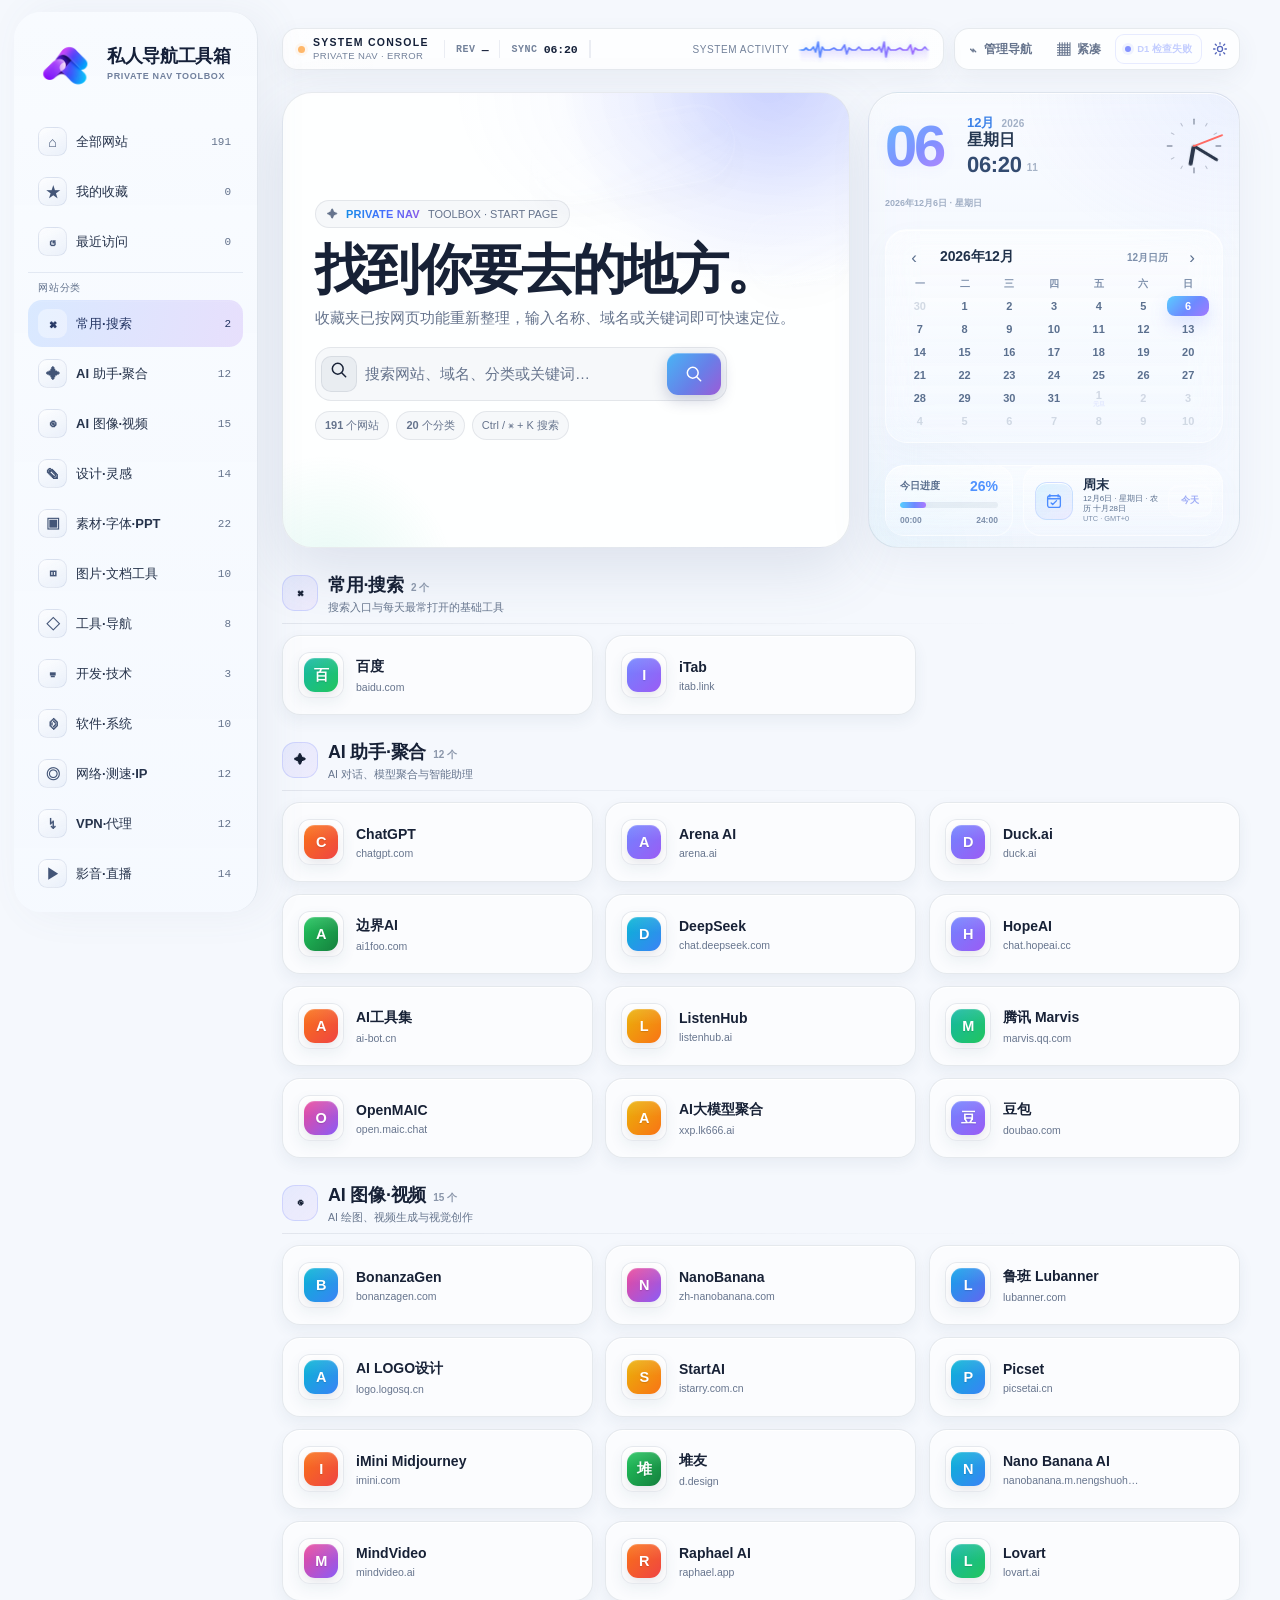
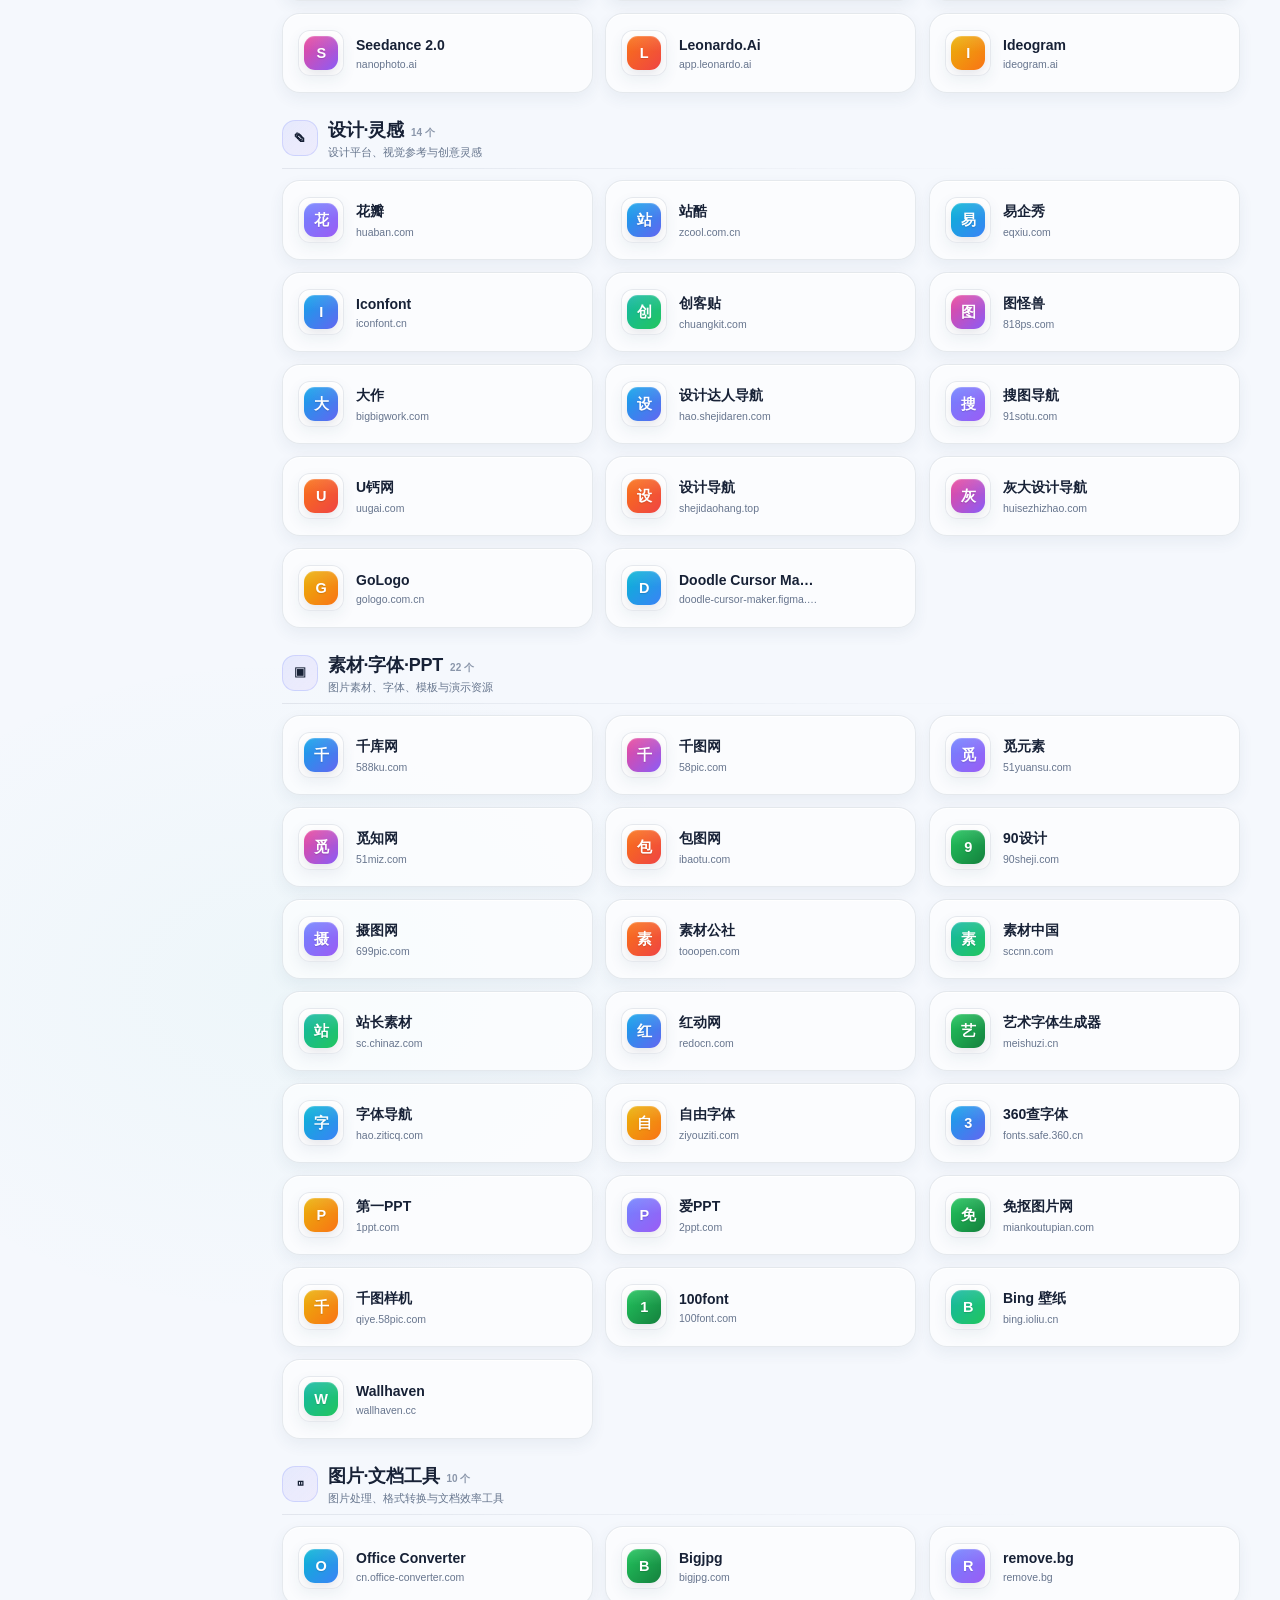
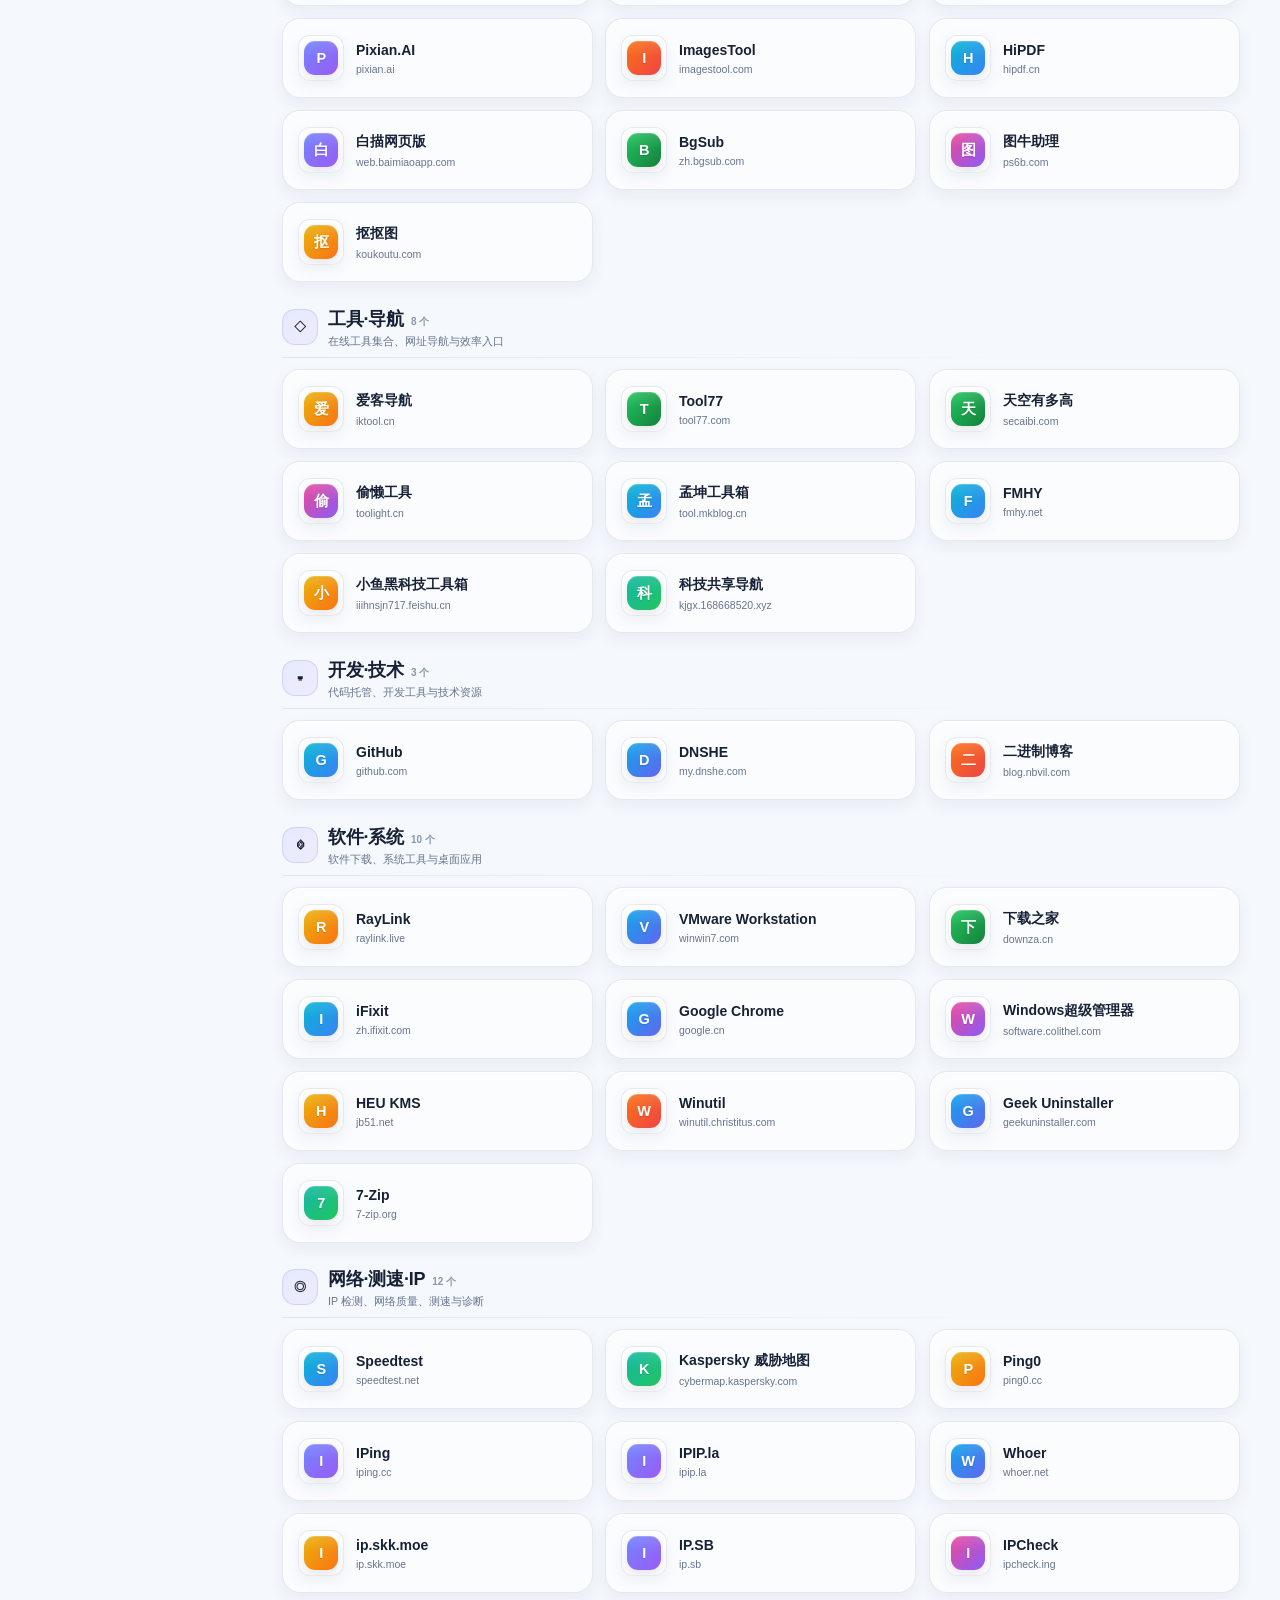
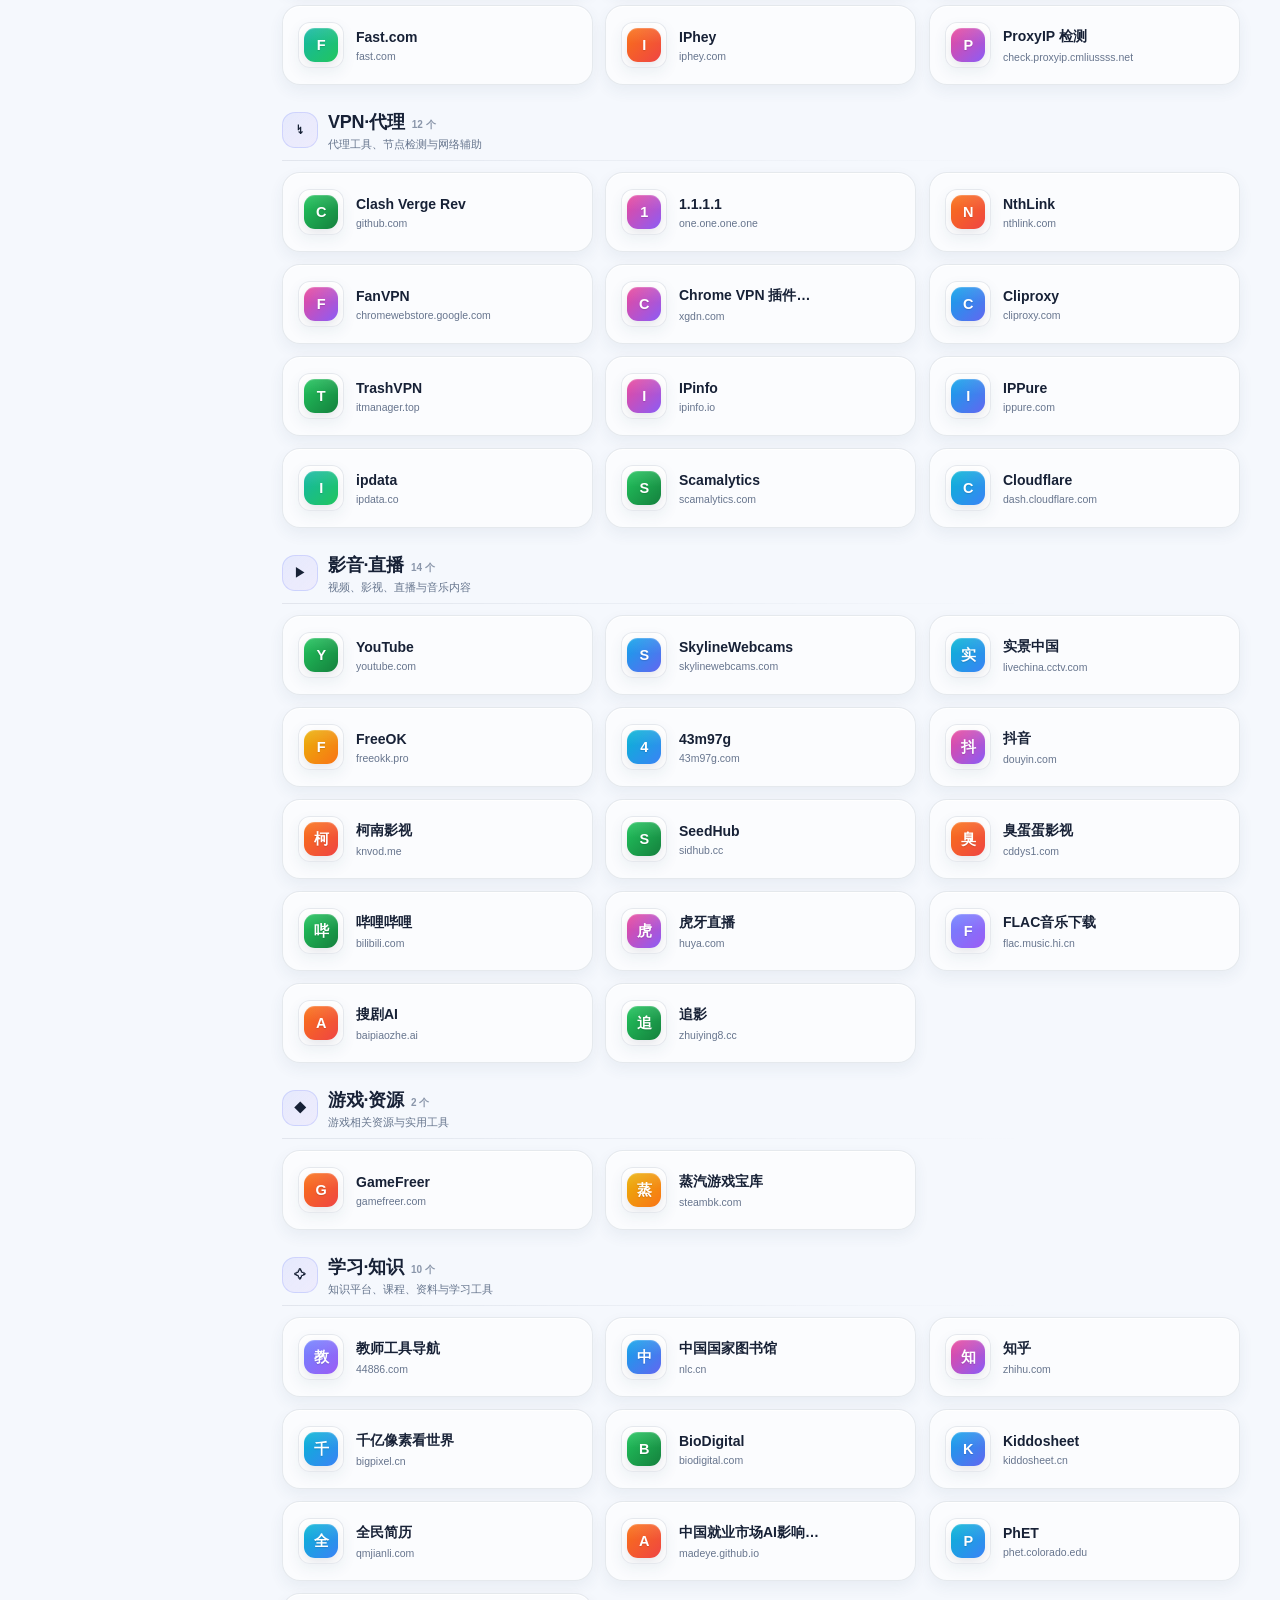
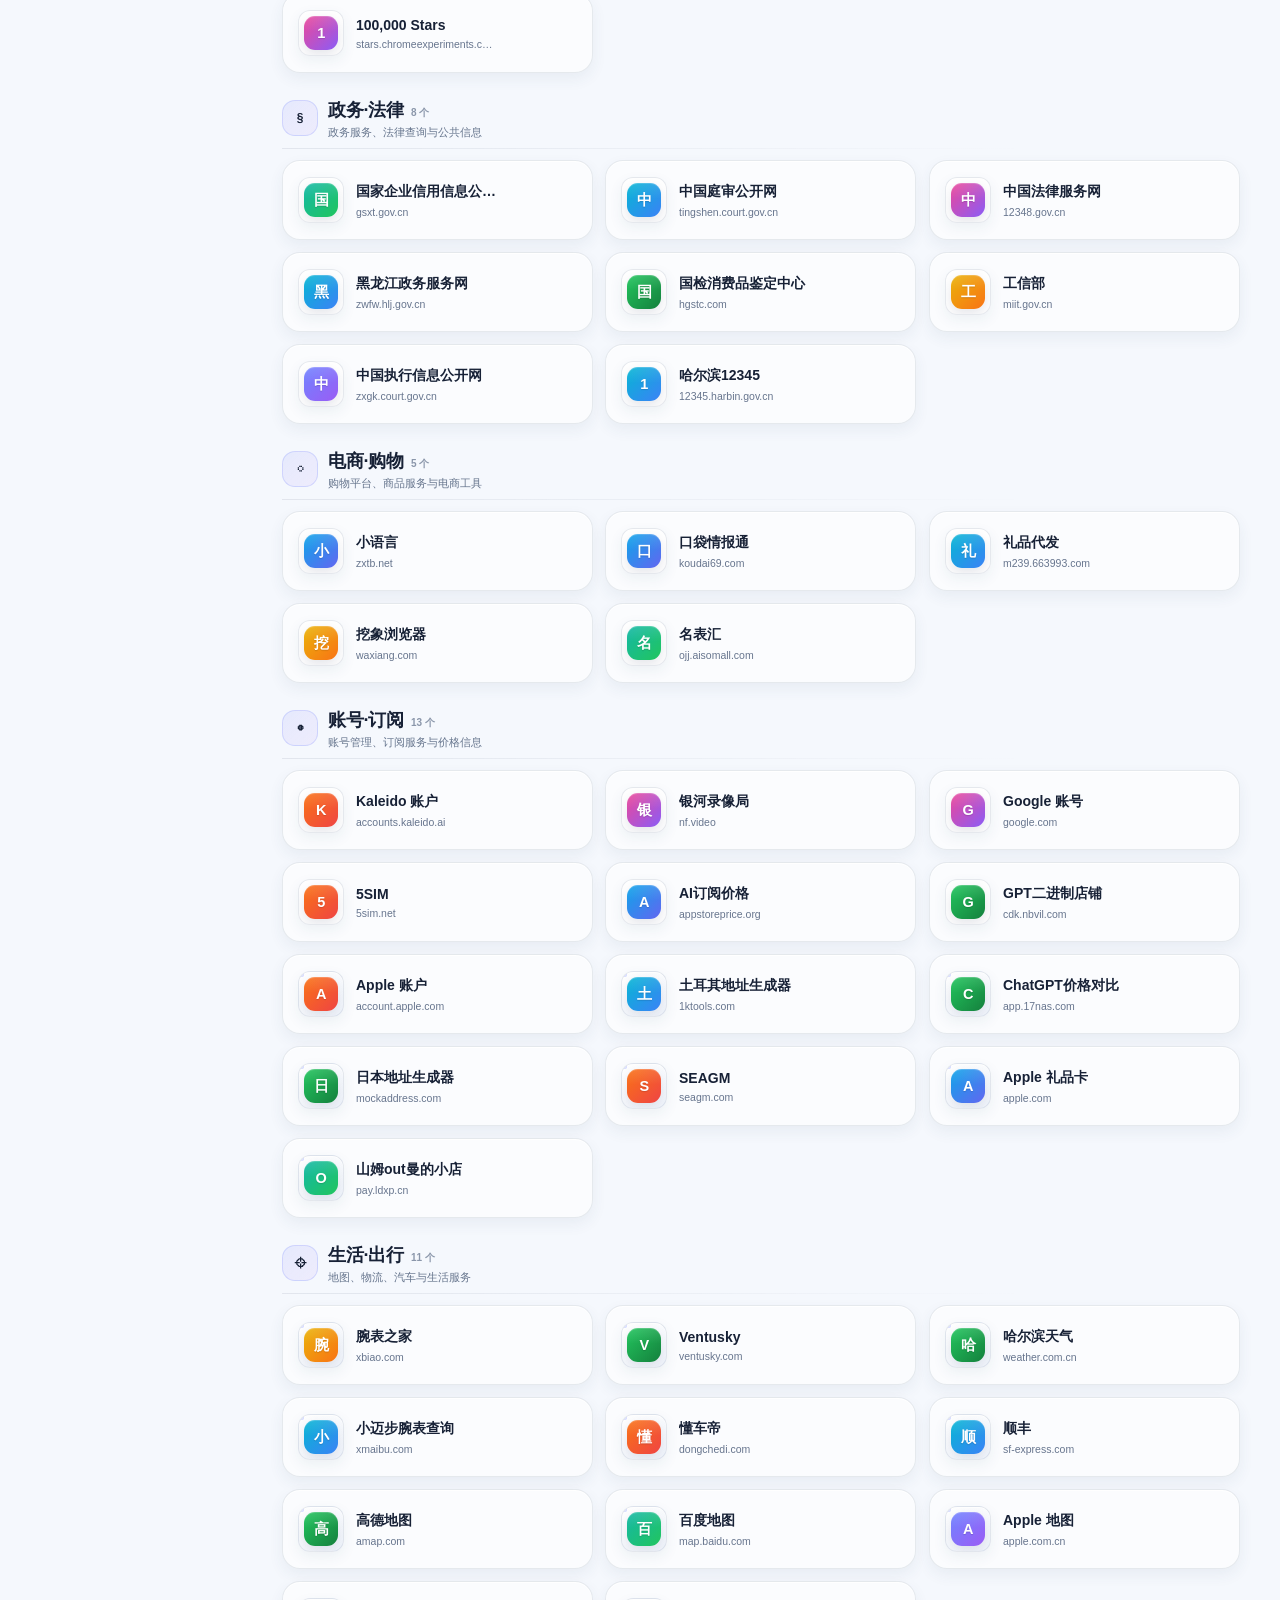
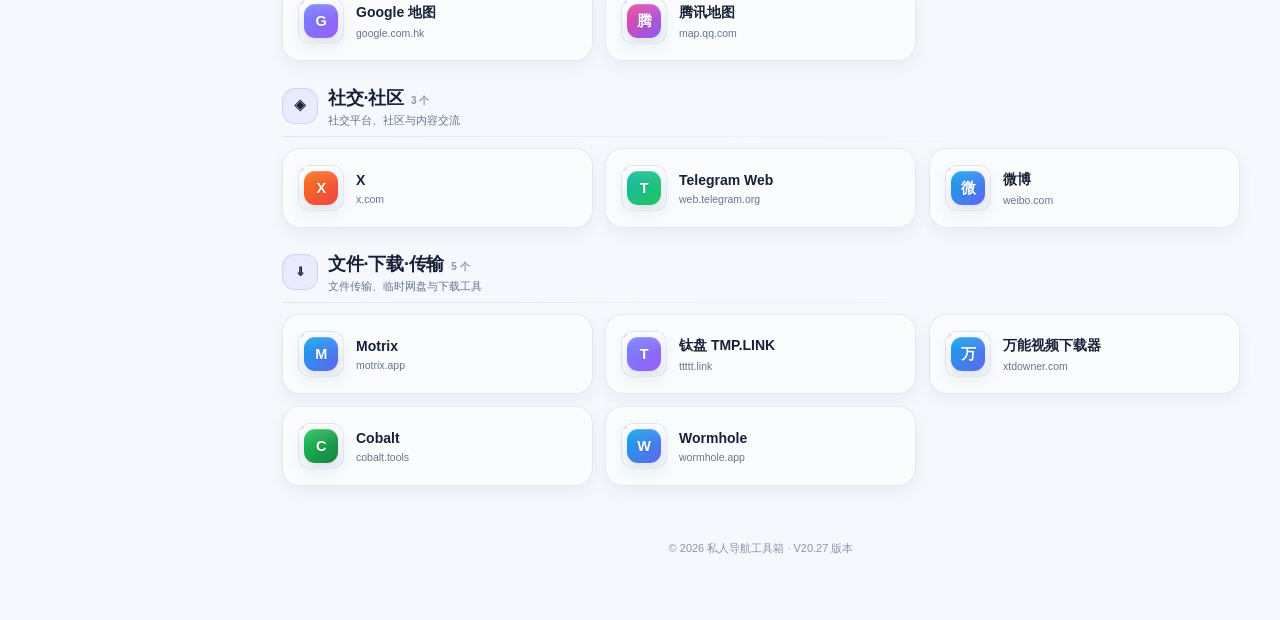
==== cn/index.html @ 862805c6 "V20.27" ====
<!DOCTYPE html>
<html lang="zh-CN">
<head>
<meta charset="UTF-8">
<meta name="viewport" content="width=device-width,initial-scale=1,viewport-fit=cover">
<title>私人导航工具箱 · V20.27</title>
<meta name="description" content="私人导航工具箱">
<meta name="referrer" content="no-referrer">
<meta http-equiv="Content-Security-Policy" content="default-src 'none'; img-src 'self' data: blob: https: http:; connect-src 'self' https:; font-src 'self' data:; style-src 'self' 'unsafe-inline'; script-src 'self' 'unsafe-inline'; base-uri 'none'; object-src 'none'; form-action 'none'">
<meta name="theme-color" content="#07101d">
<style id="recycle-purge-style-v1964">
/* V19.68 · Permanent-delete actions scoped to the recycle bin only. */
.deleted-actions-v1964{display:flex;align-items:center;justify-content:flex-end;gap:7px;flex-wrap:wrap}
.deleted-actions-v1964 .mini-btn,.deleted-actions-v1964 .restore-site-btn{white-space:nowrap}
.deleted-actions-v1964 button:disabled,#purgeDeletedCustomBtn:disabled{opacity:.55;cursor:wait}
@media(max-width:560px){.deleted-item{grid-template-columns:auto minmax(0,1fr) auto;gap:7px}.deleted-actions-v1964{flex-direction:column;align-items:stretch}.deleted-actions-v1964 .mini-btn,.deleted-actions-v1964 .restore-site-btn{min-height:30px;padding:0 7px}}
</style>
<script  id="app-meta-v1891"  data-module="script-01.js">

window.FXNAV_APP=Object.freeze({version:"20.27",build:"V20.27",schemaVersion:3,channel:"stable"});

</script>
<script  id="theme-boot-v1867"  data-module="script-02.js">

/* V18.91 · Pre-paint theme bootstrap: apply this device's saved theme before first paint. */
(function(){
  var allowed={dark:1,light:1,liquid:1,neon:1,frosted:1};
  var keys=["fxnav_theme","feitianxiaoxiang_theme_v5","dumbo_theme_v4","dumbo_theme_v3","dumbo_theme_v2","dumbo_theme"];
  var theme="";
  try{
    for(var i=0;i<keys.length;i++){
      var value=localStorage.getItem(keys[i]);
      if(value&&allowed[value]){theme=value;break;}
    }
  }catch(e){}
  if(!allowed[theme]){
    try{theme=window.matchMedia&&window.matchMedia("(prefers-color-scheme: dark)").matches?"dark":"light";}catch(e){theme="dark";}
  }
  var root=document.documentElement;
  root.setAttribute("data-theme",theme);
  // V19.68: MQ/QQ WebView and engines without backdrop-filter need an opaque-glass fallback.
  // Detection is non-blocking and does not alter the five-theme selection/sync flow.
  try{
    var agent=String(navigator.userAgent||"");
    var isQQBrowser=/MQQBrowser|QQBrowser|QQBrowserLite/i.test(agent);
    var supportsBackdrop=!!(window.CSS&&window.CSS.supports&&(
      window.CSS.supports("-webkit-backdrop-filter","blur(2px)")||
      window.CSS.supports("backdrop-filter","blur(2px)")));
    if(isQQBrowser){root.classList.add("fx-qq-compat");root.classList.add("fx-glass-fallback");}
    if(!supportsBackdrop)root.classList.add("fx-glass-fallback");
  }catch(e){root.classList.add("fx-glass-fallback");}
  root.classList.add("theme-booting");
  // V20.01: before the first paint, restore the *confirmed cloud selection*, not an
  // unrelated legacy IndexedDB image. The pointer contains no image bytes or credentials.
  try{
    var wallpaperPointer=JSON.parse(localStorage.getItem('fxnav_active_wallpaper_v2001')||'null');
    if(wallpaperPointer&&typeof wallpaperPointer==='object'&&
       (wallpaperPointer.id==='default'||/^[0-9a-f-]{36}$/.test(String(wallpaperPointer.id||'')))){
      var savedId=String(wallpaperPointer.id),savedVersion=String(wallpaperPointer.version||'1');
      if(!/^[0-9a-zA-Z._-]{1,80}$/.test(savedVersion))savedVersion='1';
      window.__FXNAV_WALLPAPER_BOOT__={id:savedId,version:savedVersion};
      if(savedId!=='default'){
        root.style.setProperty('--liquid-bg-image',
          'url("/api/wallpaper-image?id='+encodeURIComponent(savedId)+'&v='+encodeURIComponent(savedVersion)+'")');
      }
    }else if(theme==='liquid'){
      // First-time browser: do not paint the unrelated bundled wallpaper while
      // asking Cloudflare which wallpaper is actually selected.
      root.classList.add('liquid-wallpaper-pending');
    }
  }catch(e){if(theme==='liquid')root.classList.add('liquid-wallpaper-pending');}
  // V20.01: theme is applied before paint; cloud reconciliation never gates navigation.
  root.style.colorScheme=(theme==="light"||theme==="liquid")?"light":"dark";
  var colors={dark:"#07101d",light:"#edf3ff",liquid:"#747678",neon:"#020713",frosted:"#1b1b1d"};
  root.style.backgroundColor=colors[theme]||colors.dark;
  // V20.00: wallpaper restoration is local-first and never gates the first paint.
  window.__FXNAV_WALLPAPER_NOTIFY__=function(){root.classList.remove("liquid-wallpaper-pending");};
  var meta=document.querySelector('meta[name="theme-color"]');
  if(meta)meta.setAttribute("content",colors[theme]||colors.dark);
  window.__FXNAV_BOOT_THEME__=theme;
  window.addEventListener("DOMContentLoaded",function(){
    // Single runtime version source: top-bar BUILD follows FXNAV_APP rather than an older hardcoded badge.
    var buildNode=document.getElementById('consoleBuildVersion');
    if(buildNode&&window.FXNAV_APP?.build)buildNode.textContent=window.FXNAV_APP.build;
    /* The complete single HTML (all style/script blocks) is parsed by this point.
       Keep content hidden through one stable layout frame, then reveal the actual theme. */
    try{
      var current=localStorage.getItem("fxnav_theme");
      if(current&&allowed[current]&&root.dataset.theme!==current){root.dataset.theme=current;}
    }catch(e){}
    function reveal(){
      requestAnimationFrame(function(){
        requestAnimationFrame(function(){
          root.classList.remove("theme-booting");
          root.style.backgroundColor="";
        });
      });
    }
    // Do not wait for a custom wallpaper: reveal on the first stable layout frame.
    reveal();
  },{once:true});
})();

</script>
<style data-module="style-01.css">
/* V19.68: do not paint partial/default-theme DOM while the inline CSS is still streaming. */
html.theme-booting,html.theme-booting body{margin:0;min-height:100%;transition:none!important}
html.theme-booting body{visibility:hidden!important}
html.theme-booting *,html.theme-booting *::before,html.theme-booting *::after{transition:none!important}
/* The Liquid-only wallpaper control is hidden by default, including the first paint. */
#liquidBgBtn,#compactLiquidBgBtn{display:none!important}
html:not([data-theme="liquid"]) body .tool-cluster #liquidBgBtn,
html:not([data-theme="liquid"]) body .compact-actions #compactLiquidBgBtn{display:none!important;visibility:hidden!important;pointer-events:none!important}
html.theme-booting[data-theme="dark"],html.theme-booting[data-theme="dark"] body{background:#07101d!important;color:#f4f7ff}
html.theme-booting[data-theme="light"],html.theme-booting[data-theme="light"] body{background:#edf3ff!important;color:#172033}
html.theme-booting[data-theme="neon"],html.theme-booting[data-theme="neon"] body{background:#020713!important;color:#f7f9ff}
/* V19.68 neutral graphite-gray placeholder: similar to the selected glass theme. */
html.theme-booting[data-theme="liquid"],html.theme-booting[data-theme="liquid"] body{background:#747678!important;color:#f8fbff!important}
/* Avoid flashing a different default image while IndexedDB restores the saved one. */
html.liquid-wallpaper-pending[data-theme="liquid"] body{
  background-color:#747678!important;background-image:none!important;
}
html.liquid-wallpaper-pending[data-theme="liquid"] body>.fx-responsive-wallpaper::before,
html.liquid-wallpaper-pending[data-theme="liquid"] body>.fx-responsive-wallpaper::after{
  background-image:none!important;
}
html.theme-booting[data-theme="frosted"],html.theme-booting[data-theme="frosted"] body{
  background:
    radial-gradient(58rem 30rem at 56% -12%,rgba(255,255,255,.035),transparent 62%),
    linear-gradient(118deg,#151517 0%,#1c1c1e 34%,#29292b 68%,#1b1b1d 100%)!important;
  color:#f7f7f5
}
</style>
<style data-module="style-02.css">
:root{
  --sidebar-w:264px;
  --bg:#07101d;--bg2:#0b1424;--text:#f4f7ff;--muted:#99a6bd;--muted2:#718097;
  --line:rgba(255,255,255,.095);--line2:rgba(255,255,255,.16);
  --glass:rgba(11,18,32,.50);--glass-strong:rgba(14,22,39,.72);
  --soft:rgba(255,255,255,.048);--soft2:rgba(255,255,255,.072);
  --sidebar-bg:rgba(8,15,28,.68);--drawer-bg:rgba(8,15,28,.84);
  --accent:#7487ff;--accent2:#a45cf6;--accent-soft:rgba(116,135,255,.15);
  --danger:#ff7187;--good:#55d6a6;--muted-2:var(--muted2);--shadow:0 22px 60px rgba(0,0,0,.28);--shadow-soft:0 10px 28px rgba(0,0,0,.13);
  --option-bg:#121b2d;--option-text:#edf3ff;
}
html[data-theme="light"]{
  --bg:#edf3ff;--bg2:#f8faff;--text:#172033;--muted:#65758f;--muted2:#8b96aa;
  --line:rgba(29,43,69,.10);--line2:rgba(29,43,69,.16);
  --glass:rgba(255,255,255,.62);--glass-strong:rgba(255,255,255,.84);
  --soft:rgba(29,43,69,.034);--soft2:rgba(29,43,69,.055);
  --sidebar-bg:rgba(248,251,255,.80);--drawer-bg:rgba(249,251,255,.93);
  --accent-soft:rgba(95,112,255,.10);
  --shadow:0 22px 60px rgba(82,101,140,.15);--shadow-soft:0 10px 28px rgba(78,96,128,.09);
  --option-bg:#fff;--option-text:#172033;
}
*{box-sizing:border-box;}
html{scroll-behavior:smooth;scrollbar-gutter:stable;}
html,body,.sidebar,.drawer{-webkit-overflow-scrolling:touch;}
body{
  margin:0;min-height:100vh;color:var(--text);
  font-family:Inter,-apple-system,BlinkMacSystemFont,"Segoe UI","PingFang SC","Microsoft YaHei",sans-serif;
  background:
    radial-gradient(55rem 34rem at 6% -7%,rgba(116,135,255,.27),transparent 57%),
    radial-gradient(40rem 30rem at 95% 3%,rgba(164,92,246,.20),transparent 56%),
    radial-gradient(38rem 26rem at 18% 100%,rgba(84,214,176,.11),transparent 52%),
    linear-gradient(180deg,var(--bg),var(--bg2));
  background-attachment:fixed;overflow-x:hidden;
}
body:before{
  content:"";position:fixed;inset:0;pointer-events:none;z-index:-1;
  background-image:linear-gradient(rgba(255,255,255,.017) 1px,transparent 1px),linear-gradient(90deg,rgba(255,255,255,.014) 1px,transparent 1px);
  background-size:52px 52px;mask-image:linear-gradient(to bottom,rgba(0,0,0,.50),transparent 72%);
}
button,input,select{font:inherit;}
button{cursor:pointer;}
a{color:inherit;text-decoration:none;}
::selection{background:rgba(116,135,255,.34);color:var(--text);}
:focus-visible{outline:2px solid rgba(116,135,255,.75);outline-offset:2px;}
html,body,.sidebar,.drawer{scrollbar-width:thin;scrollbar-color:rgba(116,135,255,.42) transparent;}
html::-webkit-scrollbar,body::-webkit-scrollbar,.sidebar::-webkit-scrollbar,.drawer::-webkit-scrollbar{width:7px;height:7px;}
html::-webkit-scrollbar-track,body::-webkit-scrollbar-track,.sidebar::-webkit-scrollbar-track,.drawer::-webkit-scrollbar-track{background:transparent;}
html::-webkit-scrollbar-thumb,body::-webkit-scrollbar-thumb,.sidebar::-webkit-scrollbar-thumb,.drawer::-webkit-scrollbar-thumb{
  border-radius:999px;background:linear-gradient(180deg,rgba(116,135,255,.46),rgba(164,92,246,.36))
;}
.app{display:grid;grid-template-columns:var(--sidebar-w) minmax(0,1fr);min-height:100vh;}
.glass{background:var(--glass);border:1px solid var(--line);box-shadow:var(--shadow);backdrop-filter:blur(20px) saturate(155%);-webkit-backdrop-filter:blur(20px) saturate(155%);}
.glass-strong{background:var(--glass-strong);border:1px solid var(--line);box-shadow:var(--shadow-soft);backdrop-filter:blur(22px) saturate(160%);-webkit-backdrop-filter:blur(22px) saturate(160%);}
.sidebar{
  position:fixed;inset:0 auto 0 0;width:var(--sidebar-w);z-index:50;padding:18px 14px 22px;overflow:auto;
  background:var(--sidebar-bg);border-right:1px solid var(--line);
  backdrop-filter:blur(28px) saturate(160%);-webkit-backdrop-filter:blur(28px) saturate(160%);
}
.brand{display:flex;align-items:center;gap:12px;padding:7px 9px 20px;}
.brand-logo{
  display:grid;place-items:center;width:45px;height:45px;flex:0 0 45px;border-radius:15px;
  background:linear-gradient(135deg,var(--accent),var(--accent2));color:#fff;box-shadow:0 14px 32px rgba(116,135,255,.26)
;}
.brand-logo svg{width:29px;height:29px;}
.brand-copy b{display:block;font-size:17px;line-height:1.1;}
.brand-copy small{display:block;color:var(--muted);font-size:11px;margin-top:4px;}
.side-label{padding:15px 10px 7px;color:var(--muted2);font-size:10px;font-weight:800;letter-spacing:.15em;text-transform:uppercase;}
.nav-btn{
  width:100%;display:flex;align-items:center;gap:10px;margin:3px 0;padding:8px 9px;border:1px solid transparent;border-radius:14px;
  background:transparent;color:var(--text);transition:background .16s,border-color .16s,transform .16s;
}
.nav-btn:hover{background:var(--soft);border-color:var(--line);}
.nav-btn.active{background:linear-gradient(90deg,rgba(116,135,255,.18),rgba(164,92,246,.10));border-color:rgba(116,135,255,.24);}
.nav-icon{display:grid;place-items:center;width:31px;height:31px;flex:0 0 31px;border-radius:11px;border:1px solid var(--line);background:var(--soft);font-size:12px;font-weight:900;}
.nav-btn.active .nav-icon{color:#fff;border-color:rgba(116,135,255,.28);background:linear-gradient(135deg,rgba(116,135,255,.40),rgba(164,92,246,.26));}
.nav-name{flex:1;min-width:0;text-align:left;font-size:13px;font-weight:700;white-space:nowrap;overflow:hidden;text-overflow:ellipsis;}
.nav-count{display:grid;place-items:center;min-width:25px;height:22px;padding:0 7px;border:1px solid var(--line);border-radius:999px;color:var(--muted);font-size:10px;background:var(--soft);}
.sidebar-bottom{padding:22px 10px 4px;color:var(--muted2);font-size:11px;line-height:1.7;}
html[data-theme="light"] .sidebar{box-shadow:12px 0 42px rgba(96,111,145,.07);}
.main{grid-column:2;min-width:0;padding:22px clamp(18px,3vw,44px) 62px;}
.topbar{display:flex;align-items:center;justify-content:flex-end;gap:9px;margin-bottom:18px;}
.btn{
  display:inline-flex;align-items:center;justify-content:center;gap:8px;height:39px;padding:0 14px;border:1px solid var(--line);border-radius:13px;
  background:var(--glass);color:var(--text);backdrop-filter:blur(15px) saturate(150%);-webkit-backdrop-filter:blur(15px) saturate(150%);
  box-shadow:var(--shadow-soft);white-space:nowrap
;}
.btn:hover{border-color:var(--line2);background:var(--soft2);}
.btn.icon{width:39px;padding:0;}
.btn.primary{color:#fff;font-weight:800;border-color:rgba(116,135,255,.24);background:linear-gradient(135deg,var(--accent),var(--accent2));}
.mobile-menu{display:none;}
.hero{position:relative;overflow:hidden;border-radius:28px;padding:clamp(30px,4vw,48px);margin-bottom:30px;}
.hero:before{content:"";position:absolute;width:430px;height:430px;border-radius:50%;right:-135px;top:-230px;background:radial-gradient(circle,rgba(116,135,255,.34),rgba(116,135,255,.09) 43%,transparent 70%);filter:blur(8px);pointer-events:none;}
.hero:after{content:"";position:absolute;width:260px;height:260px;border-radius:50%;left:-85px;bottom:-165px;background:radial-gradient(circle,rgba(84,214,176,.14),transparent 69%);filter:blur(10px);pointer-events:none;}
.eyebrow{position:relative;z-index:1;display:inline-flex;align-items:center;gap:8px;padding:7px 11px;border-radius:999px;color:var(--muted);font-size:11px;border:1px solid var(--line);background:var(--soft);}
.hero h1{position:relative;z-index:1;margin:18px 0 8px;font-size:clamp(35px,5vw,62px);line-height:1.01;letter-spacing:-.055em;}
.hero p{position:relative;z-index:1;margin:0 0 24px;color:var(--muted);font-size:15px;}
.search-wrap{position:relative;z-index:2;width:min(980px,100%);}
.search-panel{position:relative;padding:12px;border-radius:22px;}
.search-row{display:flex;align-items:center;gap:13px;height:60px;padding:0 15px;border:1px solid var(--line);border-radius:17px;background:var(--soft);}
.search-symbol{display:grid;place-items:center;width:37px;height:37px;flex:0 0 37px;border-radius:12px;border:1px solid var(--line);background:var(--soft2);font-size:15px;}
.search-input{flex:1;min-width:0;border:0;outline:0;background:transparent;color:var(--text);font-size:15px;}
.search-input::placeholder{color:var(--muted);}
.clear-search{display:none;width:34px;height:34px;border:0;border-radius:10px;background:var(--soft);color:var(--muted);font-size:17px;}
.clear-search.show{display:grid;place-items:center;}
.search-info{display:flex;flex-wrap:wrap;gap:7px;margin-top:11px;}
.pill{padding:6px 9px;border-radius:999px;border:1px solid var(--line);background:var(--soft);color:var(--muted);font-size:11px;}
.section{margin:29px 0;scroll-margin-top:20px;}
.section-head{display:flex;align-items:center;justify-content:space-between;gap:12px;margin-bottom:14px;}
.section-title{display:flex;align-items:center;gap:10px;}
.section-badge{display:grid;place-items:center;width:36px;height:36px;border-radius:13px;border:1px solid rgba(116,135,255,.24);background:linear-gradient(135deg,rgba(116,135,255,.20),rgba(164,92,246,.13));font-size:12px;font-weight:900;}
.section-title h2{margin:0;font-size:18px;letter-spacing:-.01em;}
.section-title small{margin-left:5px;color:var(--muted);font-size:12px;font-weight:600;}
.grid{display:grid;grid-template-columns:repeat(4,minmax(0,1fr));gap:13px;}
.card{position:relative;display:flex;align-items:center;gap:12px;min-width:0;min-height:78px;padding:14px 15px;border-radius:18px;transition:transform .16s,border-color .16s,box-shadow .16s;}
.card:hover{transform:translateY(-2px);border-color:rgba(116,135,255,.27);box-shadow:0 17px 42px rgba(0,0,0,.18);}
.site-icon,.custom-mini-icon{position:relative;display:grid;place-items:center;overflow:hidden;border:1px solid var(--line);background:var(--soft);}
.site-icon{width:43px;height:43px;flex:0 0 43px;border-radius:14px;}
.custom-mini-icon{width:37px;height:37px;flex:0 0 37px;border-radius:11px;}
.site-fallback{position:absolute;inset:0;display:grid;place-items:center;color:#fff;font-size:14px;font-weight:900;z-index:1;}
.site-icon img{position:absolute;z-index:2;width:26px;height:26px;object-fit:contain;border-radius:6px;}
.custom-mini-icon img{position:absolute;z-index:2;width:23px;height:23px;object-fit:contain;border-radius:5px;}
.site-copy{min-width:0;flex:1;padding-right:16px;}
.site-name{font-size:14px;font-weight:780;white-space:nowrap;overflow:hidden;text-overflow:ellipsis;}
.site-domain{margin-top:5px;color:var(--muted);font-size:10.5px;white-space:nowrap;overflow:hidden;text-overflow:ellipsis;}
.star{position:absolute;right:7px;top:6px;border:0;background:transparent;color:var(--muted);font-size:16px;padding:5px;opacity:0;transition:.15s;}
.card:hover .star,.star.on{opacity:1;}
.star.on{color:#f3b33f;}
.empty{padding:62px 20px;text-align:center;color:var(--muted);border-radius:22px;}
.footer{text-align:center;color:var(--muted2);font-size:11px;padding:28px 0 4px;}
.backdrop{position:fixed;inset:0;z-index:80;background:rgba(2,7,16,.48);backdrop-filter:blur(5px);opacity:0;pointer-events:none;transition:.2s;}
.backdrop.show{opacity:1;pointer-events:auto;}
.drawer{
  position:fixed;inset:0 0 0 auto;z-index:90;width:min(560px,100%);overflow:auto;background:var(--drawer-bg);border-left:1px solid var(--line);
  backdrop-filter:blur(28px) saturate(160%);-webkit-backdrop-filter:blur(28px) saturate(160%);box-shadow:-28px 0 70px rgba(0,0,0,.28);
  transform:translateX(103%);transition:transform .24s ease
;}
.drawer.show{transform:translateX(0);}
.drawer-head{position:sticky;top:0;z-index:2;padding:21px 22px;border-bottom:1px solid var(--line);background:color-mix(in srgb,var(--drawer-bg) 88%,transparent);backdrop-filter:blur(22px);}
.drawer-head-row{display:flex;align-items:center;justify-content:space-between;gap:14px;}
.drawer-title h2{margin:0;font-size:24px;}
.drawer-title p{margin:5px 0 0;color:var(--muted);font-size:12px;}
.drawer-body{padding:22px;}
.admin-note{margin-bottom:18px;padding:12px 14px;border:1px solid var(--line);border-radius:15px;background:var(--soft);color:var(--muted);font-size:12px;line-height:1.65;}
.form-grid{display:grid;grid-template-columns:1fr 1fr;gap:12px;}
.field{display:flex;flex-direction:column;gap:7px;}
.field.full{grid-column:1/-1;}
.field label{color:var(--muted);font-size:12px;font-weight:700;}
.field input,.field select{height:44px;border:1px solid var(--line);border-radius:13px;background:var(--soft);color:var(--text);outline:0;padding:0 12px;}
.field input:focus,.field select:focus{border-color:rgba(116,135,255,.55);box-shadow:0 0 0 3px rgba(116,135,255,.10);}
.field select option{background:var(--option-bg)!important;color:var(--option-text)!important;}
.icon-control{display:grid;grid-template-columns:1fr auto;gap:8px;}
.icon-upload-label{height:44px;padding:0 13px;display:inline-flex;align-items:center;justify-content:center;white-space:nowrap;border:1px solid var(--line);border-radius:13px;background:var(--soft);color:var(--text);font-size:12px;font-weight:700;cursor:pointer;}
.icon-preview{width:48px;height:48px;border-radius:14px;border:1px solid var(--line);background:var(--soft);overflow:hidden;display:grid;place-items:center;}
.admin-actions{display:flex;flex-wrap:wrap;gap:8px;margin-top:14px;}
.admin-divider{height:1px;background:var(--line);margin:26px 0 20px;}
.custom-title-row{display:flex;align-items:center;justify-content:space-between;gap:10px;margin-bottom:7px;}
.custom-title-row h3{margin:0;font-size:18px;}
.custom-count{color:var(--muted);font-size:11px;}
.custom-item{display:grid;grid-template-columns:auto minmax(0,1fr) auto;gap:10px;align-items:center;padding:11px 0;border-bottom:1px solid var(--line);}
.custom-grow{min-width:0;}
.custom-grow b{display:block;font-size:13px;white-space:nowrap;overflow:hidden;text-overflow:ellipsis;}
.custom-grow small{display:block;margin-top:4px;color:var(--muted);font-size:10.5px;white-space:nowrap;overflow:hidden;text-overflow:ellipsis;}
.custom-buttons{display:flex;gap:6px;}
.mini-btn{height:32px;padding:0 10px;border:1px solid var(--line);border-radius:10px;background:var(--soft);color:var(--text);font-size:11px;}
.mini-btn.danger{color:var(--danger);}
.toast{position:fixed;left:50%;bottom:28px;z-index:130;padding:10px 14px;border-radius:12px;background:rgba(8,14,24,.90);color:#fff;font-size:12px;opacity:0;pointer-events:none;transform:translate(-50%,14px);transition:.2s;}
.toast.show{opacity:1;transform:translate(-50%,0);}
.to-top{position:fixed;right:24px;bottom:24px;z-index:40;width:42px;height:42px;border-radius:14px;border:1px solid var(--line);background:var(--glass-strong);color:var(--text);box-shadow:var(--shadow-soft);backdrop-filter:blur(14px);opacity:0;pointer-events:none;transform:translateY(10px);transition:.18s;}
.to-top.show{opacity:1;pointer-events:auto;transform:none;}
@media (max-width:1320px){.grid{grid-template-columns:repeat(3,minmax(0,1fr));}}
@media (max-width:980px){:root{--sidebar-w:0px;}
.app{display:block;}
.sidebar{width:286px;transform:translateX(-105%);transition:transform .22s ease;box-shadow:22px 0 55px rgba(0,0,0,.26);}
.sidebar.show{transform:none;}
.main{padding:15px 14px 48px;}
.mobile-menu{display:inline-flex;}
.topbar{justify-content:space-between;}
.hero{padding:27px 18px 22px;}
.grid{grid-template-columns:repeat(2,minmax(0,1fr));}}
@media (max-width:650px){.grid{grid-template-columns:1fr;}
.hero h1{font-size:35px;}
.hero p{font-size:13px;}
.form-grid{grid-template-columns:1fr;}
.field.full{grid-column:auto;}
.hide-sm{display:none;}
.search-row{height:55px;padding:0 11px;}
.search-input{font-size:14px;}
.custom-item{grid-template-columns:auto minmax(0,1fr);}
.custom-buttons{grid-column:2;}}
@media (prefers-reduced-motion:reduce){*{scroll-behavior:auto!important;transition:none!important;}}
.brand-logo{
  width:47px;height:47px;flex-basis:47px;border-radius:16px;
  background:
    radial-gradient(circle at 26% 18%,rgba(255,255,255,.20),transparent 34%),
    linear-gradient(145deg,#6074f6 0%,#755eea 48%,#9653db 100%);
  color:#fff;border:1px solid rgba(255,255,255,.17);
  box-shadow:0 12px 28px rgba(73,89,204,.24),inset 0 1px 0 rgba(255,255,255,.14);
}
.brand-logo svg{width:31px;height:31px;filter:drop-shadow(0 2px 3px rgba(0,0,0,.12));}
.brand-copy b{font-size:17px;letter-spacing:.01em;}
.brand-copy small{font-size:9px;letter-spacing:.065em;}
.glass{
  backdrop-filter:blur(13px) saturate(138%);
  -webkit-backdrop-filter:blur(13px) saturate(138%);
}
.card.glass{
  background:rgba(14,22,39,.62);
  backdrop-filter:none!important;
  -webkit-backdrop-filter:none!important;
  box-shadow:0 7px 20px rgba(0,0,0,.075);
}
html[data-theme="light"] .card.glass{
  background:rgba(255,255,255,.62);
  box-shadow:0 7px 20px rgba(71,88,119,.065);
}
.card:hover{
  transform:translateY(-1px);
  box-shadow:0 12px 27px rgba(0,0,0,.13);
}
.site-icon,.custom-mini-icon{
  background:rgba(255,255,255,.045);
  border-color:var(--line);
  box-shadow:inset 0 1px 0 rgba(255,255,255,.05);
}
html[data-theme="light"] .site-icon,
html[data-theme="light"] .custom-mini-icon{
  background:rgba(255,255,255,.78);
  box-shadow:inset 0 1px 0 rgba(255,255,255,.95),0 3px 10px rgba(71,88,119,.04);
}
.site-fallback.is-hidden{display:none;}
.site-icon img{width:27px;height:27px;border-radius:6px;object-fit:contain;filter:none;}
.custom-mini-icon img{width:24px;height:24px;border-radius:5px;object-fit:contain;}
.site-icon.fallback-mode,.custom-mini-icon.fallback-mode{
  border-color:rgba(116,135,255,.20);
}
body{background-attachment:scroll!important;}
.sidebar{
  backdrop-filter:blur(16px) saturate(138%);
  -webkit-backdrop-filter:blur(16px) saturate(138%);
  scrollbar-width:none;
  overscroll-behavior:contain;
}
.sidebar::-webkit-scrollbar{display:none;}
.drawer{
  backdrop-filter:blur(17px) saturate(140%);
  -webkit-backdrop-filter:blur(17px) saturate(140%);
  overscroll-behavior:contain;
}
.search-panel{
  backdrop-filter:blur(11px) saturate(136%);
  -webkit-backdrop-filter:blur(11px) saturate(136%);
}
.topbar .btn{
  backdrop-filter:blur(9px) saturate(130%);
  -webkit-backdrop-filter:blur(9px) saturate(130%);
}
.section{
  content-visibility:auto;
  contain-intrinsic-size:320px;
}
.card{contain:layout style;}
.hero,.grid{transform:translateZ(0);}
html,body{scrollbar-color:rgba(116,135,255,.30) transparent;}
html::-webkit-scrollbar,body::-webkit-scrollbar{width:7px;}
html::-webkit-scrollbar-thumb,body::-webkit-scrollbar-thumb{
  background:rgba(116,135,255,.30);
  border-radius:999px;
}
html::-webkit-scrollbar-thumb:hover,body::-webkit-scrollbar-thumb:hover{background:rgba(116,135,255,.48);}
html[data-theme="light"] .sidebar{
  background:rgba(248,250,255,.78);
  border-right-color:rgba(47,62,91,.08);
}
html[data-theme="light"] .brand-copy b{color:#172136;}
html[data-theme="light"] .nav-btn.active{
  background:linear-gradient(90deg,rgba(103,120,255,.12),rgba(164,92,246,.065));
}
html.is-scrolling .card,
html.is-scrolling .nav-btn{transition:none!important;}
html.is-scrolling .card:hover{transform:none!important;}
@media  (hover:hover){.card{transition:transform .11s ease,border-color .11s ease,box-shadow .11s ease;}}
.move-preview{
  margin-top:14px;
  min-height:62px;
  padding:13px 14px;
  border:1px solid var(--line);
  border-radius:14px;
  background:var(--soft);
  color:var(--muted);
  font-size:12px;
  line-height:1.7;
}
.move-preview strong{color:var(--text);}
.move-preview .move-line{
  display:flex;
  align-items:center;
  gap:8px;
  flex-wrap:wrap;
}
.move-preview .move-arrow{
  display:inline-grid;
  place-items:center;
  width:27px;
  height:27px;
  border-radius:9px;
  border:1px solid rgba(116,135,255,.24);
  background:var(--accent-soft);
  color:var(--accent);
  font-weight:900;
}
.move-preview .move-note{
  margin-top:6px;
  color:var(--muted-2);
  font-size:11px;
}
.search-wrap{overflow:visible;}
.search-panel{position:relative;}
body.searching .hero{margin-bottom:18px;}
body.searching .section{margin-top:18px;}
body.searching .section-head{margin-bottom:12px;}
body.searching #content{
  animation:searchFade .14s ease-out;
}
@keyframes searchFade{
  from{opacity:.55;transform:translateY(4px)}
  to{opacity:1;transform:none}
}
.site-icon{
  cursor:context-menu;
}
.site-icon::after{
  content:"";
  position:absolute;
  inset:0;
  border-radius:inherit;
  pointer-events:none;
  opacity:0;
  box-shadow:inset 0 0 0 1px rgba(116,135,255,.42);
  transition:opacity .12s ease;
  z-index:3;
}
.card:hover .site-icon::after{opacity:.55;}
.category-context{
  position:fixed;
  z-index:260;
  width:min(370px,calc(100vw - 24px));
  max-height:min(560px,calc(100vh - 24px));
  overflow:auto;
  padding:10px;
  border:1px solid var(--line2);
  border-radius:17px;
  background:rgba(11,18,32,.96);
  color:var(--text);
  box-shadow:0 22px 60px rgba(0,0,0,.34);
  backdrop-filter:blur(18px) saturate(145%);
  -webkit-backdrop-filter:blur(18px) saturate(145%);
  opacity:0;
  visibility:hidden;
  transform:scale(.975) translateY(-3px);
  transform-origin:top left;
  transition:opacity .10s ease,transform .10s ease,visibility .10s;
  scrollbar-width:thin;
  scrollbar-color:rgba(116,135,255,.34) transparent;
}
.category-context.show{
  opacity:1;
  visibility:visible;
  transform:none;
}
html[data-theme="light"] .category-context{
  background:rgba(250,252,255,.97);
  box-shadow:0 22px 56px rgba(75,91,125,.20);
}
.category-context::-webkit-scrollbar{width:6px;}
.category-context::-webkit-scrollbar-track{background:transparent;}
.category-context::-webkit-scrollbar-thumb{background:rgba(116,135,255,.32);border-radius:999px;}
.context-head{
  display:flex;
  align-items:center;
  gap:10px;
  padding:5px 5px 10px;
  border-bottom:1px solid var(--line);
  margin-bottom:8px;
}
.context-head-icon{
  position:relative;
  width:36px;
  height:36px;
  flex:0 0 36px;
  border-radius:11px;
  overflow:hidden;
  display:grid;
  place-items:center;
  border:1px solid var(--line);
  background:var(--soft);
}
.context-head-icon .site-fallback{font-size:12px;}
.context-head-icon img{position:absolute;width:22px;height:22px;object-fit:contain;border-radius:5px;z-index:2;}
.context-head-copy{min-width:0;flex:1;}
.context-head-name{
  font-size:13px;
  font-weight:800;
  white-space:nowrap;
  overflow:hidden;
  text-overflow:ellipsis;
}
.context-head-category{
  margin-top:3px;
  color:var(--muted);
  font-size:10.5px;
  white-space:nowrap;
  overflow:hidden;
  text-overflow:ellipsis;
}
.context-label{
  padding:3px 6px 7px;
  color:var(--muted2);
  font-size:10px;
  font-weight:800;
  letter-spacing:.08em;
}
.context-grid{
  display:grid;
  grid-template-columns:repeat(2,minmax(0,1fr));
  gap:6px;
}
.context-item{
  position:relative;
  min-width:0;
  height:39px;
  padding:0 10px;
  display:flex;
  align-items:center;
  gap:7px;
  border:1px solid transparent;
  border-radius:11px;
  background:transparent;
  color:var(--text);
  text-align:left;
  font-size:11.5px;
  font-weight:700;
}
.context-item:hover{
  background:var(--soft2);
  border-color:var(--line);
}
.context-item.current{
  background:var(--accent-soft);
  border-color:rgba(116,135,255,.30);
  color:var(--text);
}
.context-item .context-cat-icon{
  width:21px;
  height:21px;
  flex:0 0 21px;
  display:grid;
  place-items:center;
  border-radius:7px;
  background:var(--soft);
  color:var(--muted);
  font-size:9px;
  font-weight:900;
}
.context-item.current .context-cat-icon{
  color:#fff;
  background:linear-gradient(135deg,var(--accent),var(--accent2));
}
.context-item .context-cat-name{
  min-width:0;
  flex:1;
  white-space:nowrap;
  overflow:hidden;
  text-overflow:ellipsis;
}
.context-check{
  color:var(--accent);
  font-size:12px;
  font-weight:900;
}
.context-footer{
  display:flex;
  align-items:center;
  gap:7px;
  margin-top:9px;
  padding-top:9px;
  border-top:1px solid var(--line);
}
.context-restore{
  height:36px;
  padding:0 11px;
  border:1px solid var(--line);
  border-radius:10px;
  background:var(--soft);
  color:var(--text);
  font-size:11px;
  font-weight:700;
}
.context-restore:hover{background:var(--soft2);}
.context-tip{
  margin-left:auto;
  color:var(--muted2);
  font-size:9.5px;
  white-space:nowrap;
}
.context-restore[hidden]{display:none;}
@media (max-width:650px){.category-context{width:min(340px,calc(100vw - 16px));padding:9px;}
.context-grid{grid-template-columns:1fr;}
.context-tip{display:none;}}
.context-tools{
  display:grid;
  grid-template-columns:repeat(2,minmax(0,1fr));
  gap:6px;
  margin-top:9px;
  padding-top:9px;
  border-top:1px solid var(--line);
}
.context-tool{
  height:38px;
  padding:0 10px;
  display:flex;
  align-items:center;
  justify-content:center;
  gap:7px;
  border:1px solid var(--line);
  border-radius:11px;
  background:var(--soft);
  color:var(--text);
  font-size:11px;
  font-weight:750;
}
.context-tool:hover{
  background:var(--soft2);
  border-color:var(--line2);
}
.context-tool.danger{
  color:#ff8294;
  border-color:rgba(255,113,135,.20);
}
.context-tool.danger:hover{
  background:rgba(255,113,135,.08);
  border-color:rgba(255,113,135,.34);
}
.context-tool.full{grid-column:1/-1;}
.context-tool[hidden]{display:none;}
.context-tool-icon{
  width:20px;
  height:20px;
  display:grid;
  place-items:center;
  border-radius:7px;
  background:var(--soft2);
  font-size:10px;
}
.deleted-item{
  display:grid;
  grid-template-columns:auto minmax(0,1fr) auto;
  gap:10px;
  align-items:center;
  padding:10px 0;
  border-bottom:1px solid var(--line);
}
.deleted-item:last-child{border-bottom:0;}
.deleted-copy{min-width:0;}
.deleted-copy b{
  display:block;
  font-size:12px;
  white-space:nowrap;
  overflow:hidden;
  text-overflow:ellipsis;
}
.deleted-copy small{
  display:block;
  margin-top:4px;
  color:var(--muted);
  font-size:10px;
  white-space:nowrap;
  overflow:hidden;
  text-overflow:ellipsis;
}
.restore-site-btn{
  height:32px;
  padding:0 10px;
  border:1px solid var(--line);
  border-radius:10px;
  background:var(--soft);
  color:var(--text);
  font-size:11px;
  font-weight:700;
}
.restore-site-btn:hover{background:var(--soft2);}
@media (max-width:650px){.context-tools{grid-template-columns:1fr 1fr;}}
.card{padding:0!important;}
.card-link{
  display:flex;align-items:center;gap:12px;min-width:0;flex:1;
  min-height:78px;padding:14px 38px 14px 15px;border-radius:inherit;
}
.card-link:focus-visible{outline:2px solid rgba(116,135,255,.72);outline-offset:-2px;}
.star{z-index:4;}
.site-icon{touch-action:manipulation;user-select:none;-webkit-user-select:none;}
.storage-ok{color:var(--good);}
.storage-warn{color:#f4b84a;}
.storage-danger{color:var(--danger);}
.deleted-actions{margin-top:-4px;margin-bottom:8px;}
.danger-text{color:var(--danger)!important;}
.context-tool.copy-url{grid-column:1/-1;}
.longpress-ring{
  position:absolute;inset:3px;border-radius:11px;pointer-events:none;z-index:5;
  border:2px solid rgba(116,135,255,.72);opacity:0;transform:scale(.88);
}
.site-icon.longpressing .longpress-ring{animation:fxLongPress .52s linear forwards;}
@keyframes fxLongPress{from{opacity:.2;transform:scale(.88)}to{opacity:1;transform:scale(1)}}
@media (max-width:650px){.card-link{padding-right:42px;}}
.sort-handle{position:absolute;left:7px;top:50%;width:24px;height:38px;transform:translateY(-50%);display:none;place-items:center;border:1px solid var(--line);border-radius:9px;background:var(--soft2);color:var(--muted);font-size:14px;font-weight:900;cursor:grab;z-index:6;user-select:none;}
body.sort-mode .sort-handle{display:grid;}
body.sort-mode .card{padding-left:38px;cursor:grab;}
body.sort-mode .card-link,body.sort-mode .star{pointer-events:none;}
body.sort-mode .card[draggable="true"]{outline:1px dashed rgba(116,135,255,.18);outline-offset:-4px;}
body.sort-mode .card.dragging{opacity:.42;transform:scale(.985);box-shadow:none!important;}
body.sort-mode .grid.sort-over{outline:1px dashed rgba(116,135,255,.42);outline-offset:5px;border-radius:16px;}
#sortModeBtn.active{color:#fff;border-color:rgba(116,135,255,.34);background:linear-gradient(135deg,rgba(116,135,255,.80),rgba(164,92,246,.75));}
.category-manager-list{margin-top:14px;border:1px solid var(--line);border-radius:15px;overflow:hidden;background:var(--soft);}
.category-manager-item{display:grid;grid-template-columns:auto auto minmax(0,1fr) auto;gap:9px;align-items:center;min-height:50px;padding:8px 10px;border-bottom:1px solid var(--line);background:transparent;}
.category-manager-item:last-child{border-bottom:0;}
.category-manager-item.dragging{opacity:.38;}
.category-drag{width:25px;height:32px;display:grid;place-items:center;color:var(--muted2);cursor:grab;user-select:none;font-size:14px;}
.category-manager-icon{width:31px;height:31px;display:grid;place-items:center;border:1px solid var(--line);border-radius:10px;background:var(--soft2);font-size:11px;font-weight:900;}
.category-manager-copy{min-width:0;}
.category-manager-copy b{display:block;font-size:12px;white-space:nowrap;overflow:hidden;text-overflow:ellipsis;}
.category-manager-copy small{display:block;margin-top:3px;color:var(--muted);font-size:10px;}
.category-manager-actions{display:flex;gap:5px;flex-wrap:wrap;justify-content:flex-end;}
.cat-mini{height:30px;padding:0 8px;border:1px solid var(--line);border-radius:9px;background:var(--soft);color:var(--text);font-size:10px;}
.cat-mini:hover{background:var(--soft2);}
.cat-mini.danger{color:var(--danger);}
.cat-mini[disabled]{opacity:.35;cursor:not-allowed;}
.site-editor-backdrop{position:fixed;inset:0;z-index:310;display:grid;place-items:center;padding:18px;background:rgba(2,7,16,.56);backdrop-filter:blur(var(--lg-blur-soft,7px));-webkit-backdrop-filter:blur(var(--lg-blur-soft,7px));opacity:0;visibility:hidden;pointer-events:none;transition:opacity .14s ease,visibility .14s;}
.site-editor-backdrop.show{opacity:1;visibility:visible;pointer-events:auto;}
.site-editor{width:min(560px,100%);max-height:min(720px,calc(100vh - 36px));overflow:auto;border-radius:22px;transform:translateY(8px) scale(.99);transition:transform .14s ease;}
.site-editor-backdrop.show .site-editor{transform:none;}
.site-editor-head{position:sticky;top:0;z-index:2;display:flex;align-items:flex-start;justify-content:space-between;gap:12px;padding:18px 20px;border-bottom:1px solid var(--line);background:var(--glass-strong);backdrop-filter:blur(18px);}
.site-editor-head h2{margin:0;font-size:20px;}
.site-editor-head p{margin:4px 0 0;color:var(--muted);font-size:11px;}
.site-editor-body{padding:20px;}
.site-editor-preview{margin-top:14px;display:flex;align-items:center;gap:12px;color:var(--muted);font-size:11px;}
#editSitePreview{min-width:44px;min-height:44px;}
.context-tool.edit-site{grid-column:1/-1;color:var(--text);border-color:rgba(116,135,255,.22);background:var(--accent-soft);}
.context-tool.edit-site:hover{border-color:rgba(116,135,255,.38);}
@media (max-width:650px){.site-editor-backdrop{padding:8px;}
.site-editor{max-height:calc(100vh - 16px);border-radius:18px;}
.category-manager-item{grid-template-columns:auto auto minmax(0,1fr);}
.category-manager-actions{grid-column:3;justify-content:flex-start;}}
body::before{display:none!important;}
.sidebar{
  backdrop-filter:none!important;
  -webkit-backdrop-filter:none!important;
  background:
    linear-gradient(180deg,rgba(8,15,28,.965),rgba(8,15,28,.935))!important;
  contain:layout style;
}
.hero.glass{
  backdrop-filter:none!important;
  -webkit-backdrop-filter:none!important;
  background:
    radial-gradient(34rem 19rem at 92% 0%,rgba(116,135,255,.10),transparent 65%),
    rgba(13,22,38,.82)!important;
}
.search-panel.glass-strong,
.topbar .btn,
.to-top{
  backdrop-filter:none!important;
  -webkit-backdrop-filter:none!important;
}
.search-panel.glass-strong{
  background:rgba(15,24,41,.86)!important;
}
.hero:before,.hero:after{
  filter:none!important;
}
.section{
  content-visibility:visible!important;
  contain-intrinsic-size:none!important;
  contain:layout style;
}
.hero,.grid{
  transform:none!important;
}
.card.glass{
  box-shadow:none!important;
}
.card{
  contain:layout style;
}
@media  (hover:hover){.card:hover{
    transform:translateY(-1px);
    box-shadow:0 7px 18px rgba(0,0,0,.10)!important;
  }}
html.is-scrolling .card,
html.is-scrolling .nav-btn,
html.is-scrolling .star{
  transition:none!important;
}
html.is-scrolling .card:hover{
  transform:none!important;
  box-shadow:none!important;
  border-color:var(--line)!important;
}
html.is-scrolling .card:hover .star:not(.on){
  opacity:0!important;
}
html[data-theme="light"] .sidebar{
  background:linear-gradient(180deg,rgba(248,251,255,.975),rgba(245,249,255,.95))!important;
}
html[data-theme="light"] .hero.glass{
  background:
    radial-gradient(34rem 19rem at 92% 0%,rgba(116,135,255,.08),transparent 65%),
    rgba(255,255,255,.88)!important;
}
html[data-theme="light"] .search-panel.glass-strong{
  background:rgba(255,255,255,.91)!important;
}
html[data-theme="light"] .card.glass{
  box-shadow:none!important;
}
@media (max-width:980px){.sidebar{contain:none;}}
.site-icon{
  width:46px!important;
  height:46px!important;
  flex:0 0 46px!important;
  border-radius:14px!important;
  background:rgba(255,255,255,.052)!important;
  border-color:rgba(255,255,255,.105)!important;
  box-shadow:
    inset 0 1px 0 rgba(255,255,255,.075),
    0 4px 12px rgba(0,0,0,.055)!important;
}
.site-icon img{
  width:30px!important;
  height:30px!important;
  object-fit:contain!important;
  border-radius:7px!important;
  image-rendering:auto;
  transform:translateZ(0);
  backface-visibility:hidden;
  filter:drop-shadow(0 1px 1px rgba(0,0,0,.08))!important;
}
.custom-mini-icon img{
  width:25px!important;
  height:25px!important;
  object-fit:contain!important;
  image-rendering:auto;
}
.site-icon.favicon-mode{
  background:
    radial-gradient(circle at 50% 42%,rgba(255,255,255,.075),transparent 70%),
    rgba(255,255,255,.045)!important;
}
.site-icon.fallback-mode{
  padding:0!important;
  border-color:rgba(116,135,255,.18)!important;
}
.site-icon .site-fallback{
  inset:5px!important;
  border-radius:10px!important;
  font-size:15px!important;
  letter-spacing:-.02em;
  box-shadow:inset 0 1px 0 rgba(255,255,255,.14);
}
html[data-theme="light"] .site-icon{
  background:rgba(255,255,255,.92)!important;
  border-color:rgba(31,48,78,.095)!important;
  box-shadow:
    inset 0 1px 0 rgba(255,255,255,.98),
    0 4px 13px rgba(67,82,112,.07)!important;
}
html[data-theme="light"] .site-icon.favicon-mode{
  background:
    radial-gradient(circle at 50% 42%,rgba(116,135,255,.055),transparent 72%),
    rgba(255,255,255,.94)!important;
}
@media (max-width:650px){.site-icon{
    width:45px!important;
    height:45px!important;
    flex-basis:45px!important;
  }
.site-icon img{
    width:29px!important;
    height:29px!important;
  }}
.brand{
  gap:10px!important;
  padding:8px 8px 19px!important;
}
.brand-mark{
  width:45px;
  height:39px;
  flex:0 0 45px;
  display:grid;
  place-items:center;
  background:transparent;
  border:0;
  border-radius:0;
  box-shadow:none;
}
.brand-mark svg{
  width:45px;
  height:35px;
  overflow:visible;
  filter:drop-shadow(0 7px 12px rgba(118,91,244,.20));
}
.brand-copy{
  min-width:0;
}
.brand-copy b{
  display:block;
  font-size:15.5px!important;
  line-height:1.16!important;
  letter-spacing:-.018em!important;
  white-space:nowrap;
}
.brand-copy small{
  display:block;
  margin-top:4px;
  font-size:8.4px!important;
  line-height:1.2;
  letter-spacing:.055em!important;
  color:var(--muted)!important;
  white-space:nowrap;
}
html[data-theme="light"] .brand-mark svg{
  filter:drop-shadow(0 7px 12px rgba(103,86,224,.16));
}
.card{
  overflow:hidden;
}
.card::before{
  content:"";
  position:absolute;
  inset:0;
  z-index:0;
  pointer-events:none;
  opacity:0;
  background:
    radial-gradient(180px 90px at 16% 14%,rgba(116,135,255,.13),transparent 72%),
    linear-gradient(115deg,rgba(116,135,255,.035),rgba(164,92,246,.025));
  transition:opacity .18s ease;
}
.card-link,.star{
  position:relative;
  z-index:1;
}
.site-icon,
.site-name,
.site-domain{
  transition:
    transform .18s cubic-bezier(.2,.8,.2,1),
    color .16s ease,
    border-color .16s ease,
    box-shadow .18s ease,
    background .18s ease;
}
@media  (hover:hover) and (pointer:fine){.card{
    transition:
      transform .18s cubic-bezier(.2,.8,.2,1),
      border-color .17s ease,
      box-shadow .18s ease,
      background .17s ease!important;
  }
.card:hover{
    transform:translateY(-4px)!important;
    border-color:rgba(116,135,255,.34)!important;
    background:rgba(16,25,43,.78)!important;
    box-shadow:
      0 17px 34px rgba(0,0,0,.16),
      0 0 0 1px rgba(116,135,255,.035) inset!important;
  }
.card:hover::before{
    opacity:1;
  }
.card:hover .site-icon{
    transform:translateY(-1px) scale(1.07);
    border-color:rgba(116,135,255,.28)!important;
    box-shadow:
      inset 0 1px 0 rgba(255,255,255,.09),
      0 8px 18px rgba(38,53,102,.18)!important;
  }
.card:hover .site-name{
    transform:translateX(2px);
    color:#fff;
  }
.card:hover .site-domain{
    transform:translateX(2px);
    color:#aab8d2;
  }
.card:hover .star{
    opacity:1;
    transform:scale(1.08);
  }}
html[data-theme="light"] .card::before{
  background:
    radial-gradient(180px 90px at 16% 14%,rgba(116,135,255,.10),transparent 72%),
    linear-gradient(115deg,rgba(116,135,255,.035),rgba(164,92,246,.02));
}
@media  (hover:hover) and (pointer:fine){html[data-theme="light"] .card:hover{
    background:rgba(255,255,255,.96)!important;
    border-color:rgba(98,116,238,.27)!important;
    box-shadow:
      0 17px 34px rgba(72,89,126,.13),
      0 0 0 1px rgba(116,135,255,.025) inset!important;
  }
html[data-theme="light"] .card:hover .site-name{
    color:#1f2a44;
  }
html[data-theme="light"] .card:hover .site-domain{
    color:#6d7c96;
  }}
html.is-scrolling .card::before{opacity:0!important;}
html.is-scrolling .card:hover .site-icon,
html.is-scrolling .card:hover .site-name,
html.is-scrolling .card:hover .site-domain{
  transform:none!important;
}
@media (max-width:980px){.brand-mark{
    width:48px;
    flex-basis:48px;
  }
.brand-mark svg{width:48px;height:37px;}
.brand-copy b{font-size:16px!important;}}
:root{
  --ui-ease:cubic-bezier(.2,.8,.2,1);
}
.tool-cluster{
  display:inline-flex;
  align-items:center;
  gap:3px;
  margin-left:auto;
  padding:4px;
  border:1px solid var(--line);
  border-radius:15px;
  background:rgba(14,22,38,.72);
  box-shadow:0 8px 24px rgba(0,0,0,.07);
}
.tool-btn{
  height:34px;
  padding:0 11px;
  display:inline-flex;
  align-items:center;
  justify-content:center;
  gap:7px;
  border:0;
  border-radius:10px;
  background:transparent;
  color:var(--muted);
  font:inherit;
  font-size:12px;
  font-weight:760;
  transition:background .15s ease,color .15s ease,transform .15s ease;
}
.tool-btn:hover{background:var(--soft2);color:var(--text);}
.tool-btn:active{transform:scale(.97);}
.tool-btn.active{background:rgba(116,135,255,.13);color:#cfd6ff;}
.tool-btn.icon-only{width:34px;padding:0;font-size:15px;}
.tool-glyph{font-size:13px;color:var(--muted);}
html[data-theme="light"] .tool-cluster{background:rgba(255,255,255,.79);box-shadow:0 8px 24px rgba(73,89,119,.065);}
.hero{
  padding:34px 38px!important;
  margin-bottom:27px!important;
}
.hero-layout{
  position:relative;
  z-index:2;
  display:grid;
  grid-template-columns:minmax(0,1fr) minmax(280px,330px);
  gap:clamp(24px,3vw,48px);
  align-items:stretch;
}
.hero-primary{min-width:0;align-self:center;}
.hero h1{font-size:clamp(39px,4.5vw,58px)!important;margin-top:16px!important;}
.hero p{margin-bottom:20px!important;}
.search-wrap{width:100%!important;max-width:930px;}
.search-panel{padding:10px!important;border-radius:20px!important;}
.search-row{height:56px!important;}
.search-info{margin-top:9px!important;}
.hero-recent{
  min-height:238px;
  align-self:stretch;
  display:flex;
  flex-direction:column;
  padding:17px;
  border:1px solid rgba(116,135,255,.13);
  border-radius:21px;
  background:rgba(9,17,31,.37);
  box-shadow:inset 0 1px 0 rgba(255,255,255,.035);
}
.hero-recent-head{display:flex;align-items:flex-start;justify-content:space-between;gap:12px;margin-bottom:12px;}
.hero-recent-head strong{display:block;margin-top:3px;font-size:14px;letter-spacing:-.01em;}
.hero-recent-kicker{font-size:8.5px;letter-spacing:.15em;color:var(--muted2);font-weight:850;}
.hero-recent-more{border:0;background:transparent;color:var(--muted);font-size:10px;padding:4px 2px;border-radius:8px;}
.hero-recent-more:hover{color:var(--text);}
.hero-recent-list{display:grid;gap:7px;min-height:0;}
.hero-quick{
  position:relative;
  width:100%;
  min-width:0;
  display:grid;
  grid-template-columns:auto minmax(0,1fr) auto;
  align-items:center;
  gap:9px;
  padding:8px 9px;
  border:1px solid transparent;
  border-radius:13px;
  background:rgba(255,255,255,.025);
  color:var(--text);
  text-align:left;
  transition:transform .15s var(--ui-ease),background .15s ease,border-color .15s ease;
}
.hero-quick:hover{transform:translateX(2px);background:rgba(116,135,255,.075);border-color:rgba(116,135,255,.11);}
.hero-quick .custom-mini-icon{width:34px;height:34px;flex-basis:34px;border-radius:10px;}
.hero-quick .custom-mini-icon img{width:22px!important;height:22px!important;}
.hero-quick-copy{min-width:0;}
.hero-quick-name{display:block;font-size:11.5px;font-weight:800;white-space:nowrap;overflow:hidden;text-overflow:ellipsis;}
.hero-quick-domain{display:block;margin-top:3px;color:var(--muted);font-size:8.8px;white-space:nowrap;overflow:hidden;text-overflow:ellipsis;}
.hero-quick-arrow{color:var(--muted2);font-size:12px;transition:transform .15s ease,color .15s ease;}
.hero-quick:hover .hero-quick-arrow{transform:translateX(2px);color:var(--muted);}
.hero-recent-empty{display:grid;place-items:center;flex:1;min-height:150px;text-align:center;color:var(--muted2);font-size:11px;line-height:1.7;}
html[data-theme="light"] .hero-recent{background:rgba(255,255,255,.47);border-color:rgba(70,88,123,.075);}
html[data-theme="light"] .hero-quick{background:rgba(255,255,255,.44);}
html[data-theme="light"] .hero-quick:hover{background:rgba(116,135,255,.07);}
.compact-bar{
  position:fixed;
  z-index:43;
  top:12px;
  left:calc(var(--sidebar-w) + clamp(18px,3vw,44px));
  right:clamp(18px,3vw,44px);
  height:52px;
  display:flex;
  align-items:center;
  gap:10px;
  padding:6px 7px 6px 10px;
  border:1px solid rgba(116,135,255,.15);
  border-radius:17px;
  background:rgba(9,17,31,.91);
  box-shadow:0 14px 38px rgba(0,0,0,.18);
  opacity:0;
  pointer-events:none;
  transform:translateY(-12px) scale(.985);
  transition:opacity .17s ease,transform .17s var(--ui-ease);
}
.compact-bar.show{opacity:1;pointer-events:auto;transform:none;}
.compact-search{min-width:0;flex:1;display:flex;align-items:center;height:39px;padding:0 11px;border-radius:12px;background:rgba(255,255,255,.045);border:1px solid var(--line);}
.compact-search-icon{margin-right:9px;color:var(--muted);font-size:13px;}
.compact-search input{flex:1;min-width:0;border:0;outline:0;background:transparent;color:var(--text);font:inherit;font-size:12.5px;}
.compact-search input::placeholder{color:var(--muted2);}
.compact-hint{margin-left:8px;color:var(--muted2);font-size:9px;border:1px solid var(--line);border-radius:7px;padding:3px 5px;}
.compact-actions{display:flex;align-items:center;gap:4px;}
.compact-count{padding:0 7px;color:var(--muted);font-size:10px;white-space:nowrap;}
.compact-action{width:36px;height:36px;border:0;border-radius:10px;background:transparent;color:var(--muted);font:inherit;font-size:14px;}
.compact-action:hover{background:var(--soft2);color:var(--text);}
html[data-theme="light"] .compact-bar{background:rgba(249,251,255,.94);box-shadow:0 14px 34px rgba(75,91,126,.13);}
html[data-theme="light"] .compact-search{background:rgba(255,255,255,.78);}
.sidebar{isolation:isolate;}
.nav-active-indicator{
  position:absolute;
  z-index:4;
  left:6px;
  top:0;
  width:3px;
  height:36px;
  border-radius:999px;
  background:linear-gradient(180deg,#8c78ff,#a95cf4);
  box-shadow:0 0 14px rgba(137,103,246,.42);
  opacity:0;
  pointer-events:none;
  transform:translate3d(0,0,0);
  transition:transform .25s var(--ui-ease),height .22s var(--ui-ease),opacity .16s ease;
}
.nav-active-indicator.ready{opacity:1;}
.nav-btn{position:relative;}
.nav-btn.active{background:linear-gradient(90deg,rgba(116,135,255,.155),rgba(164,92,246,.075))!important;}
#content.view-transition-in{animation:v153ContentIn .16s var(--ui-ease) both;}
@keyframes v153ContentIn{from{opacity:.58;transform:translateY(5px)}to{opacity:1;transform:none}}
.card::before{
  background:
    radial-gradient(220px 120px at var(--mx,18%) var(--my,18%),rgba(116,135,255,.16),transparent 70%),
    linear-gradient(115deg,rgba(116,135,255,.03),rgba(164,92,246,.022))!important;
}
html[data-theme="light"] .card::before{
  background:
    radial-gradient(220px 120px at var(--mx,18%) var(--my,18%),rgba(116,135,255,.105),transparent 70%),
    linear-gradient(115deg,rgba(116,135,255,.025),rgba(164,92,246,.016))!important;
}
html[data-theme="light"]{
  --text:#172136;
  --muted:#66748d;
  --muted2:#8a96aa;
  --line:rgba(42,58,88,.095);
  --line2:rgba(42,58,88,.15);
  --soft:rgba(88,106,140,.046);
  --soft2:rgba(88,106,140,.075);
}
html[data-theme="light"] body{
  background:
    radial-gradient(800px 520px at 82% -8%,rgba(111,126,255,.095),transparent 62%),
    radial-gradient(700px 500px at 22% 30%,rgba(73,205,178,.045),transparent 67%),
    #f5f8fd!important;
}
html[data-theme="light"] .section-badge{background:linear-gradient(135deg,rgba(116,135,255,.12),rgba(164,92,246,.075));}
body:not(.page-ready) .hero{opacity:0;transform:translateY(7px);}
body.page-ready .hero{opacity:1;transform:none;transition:opacity .26s ease,transform .26s var(--ui-ease);}
@media (max-width:1100px){.hero-layout{grid-template-columns:minmax(0,1fr) minmax(250px,285px);gap:22px;}}
@media (max-width:980px){.hero{padding:24px 18px 19px!important;margin-bottom:23px!important;}
.hero-layout{display:block;}
.hero-recent{display:none;}
.hero h1{font-size:clamp(34px,8vw,44px)!important;margin:14px 0 7px!important;}
.hero p{margin-bottom:16px!important;}
.compact-bar{left:14px;right:14px;top:10px;}
.compact-count{display:none;}
.tool-cluster{margin-left:auto;}}
@media (max-width:650px){.hero{padding:21px 16px 16px!important;border-radius:24px!important;}
.hero h1{font-size:34px!important;line-height:1.04!important;}
.hero p{font-size:12.5px!important;line-height:1.5;}
.eyebrow{font-size:9px;padding:6px 9px;}
.search-panel{padding:8px!important;}
.search-info .pill:last-child{display:none;}
.compact-bar{height:50px;padding-left:8px;}
.compact-hint,.compact-actions .hide-sm{display:none;}
.compact-search{height:37px;}}
@media (prefers-reduced-motion:reduce){#content.view-transition-in{animation:none!important;}
body:not(.page-ready) .hero,body.page-ready .hero{opacity:1!important;transform:none!important;transition:none!important;}
.compact-bar{transition:none!important;}}
.site-icon[data-icon-quality="embedded-low"] img{
  width:26px!important;
  height:26px!important;
  filter:none!important;
}
.site-icon[data-icon-quality="hd"] img{
  width:30px!important;
  height:30px!important;
}
.site-icon[data-icon-quality="local"] img{
  opacity:1;
}
.site-icon.icon-upgrading::after{
  content:"";
  position:absolute;
  right:4px;
  bottom:4px;
  width:5px;
  height:5px;
  border-radius:50%;
  background:rgba(116,135,255,.58);
  opacity:.55;
  pointer-events:none;
}
.site-icon:not(.icon-upgrading)::after{display:none;}
@media (max-width:650px){.site-icon[data-icon-quality="embedded-low"] img{
    width:25px!important;
    height:25px!important;
  }}
.site-icon .site-fallback{
  inset:5px!important;
  border-radius:11px!important;
  font-size:14.5px!important;
  font-weight:850!important;
  letter-spacing:-.03em;
  text-shadow:0 1px 1px rgba(0,0,0,.14);
  box-shadow:
    inset 0 1px 0 rgba(255,255,255,.18),
    0 5px 13px rgba(31,42,80,.12);
}
.site-icon .site-fallback::after{
  content:"";
  position:absolute;
  inset:0;
  border-radius:inherit;
  pointer-events:none;
  background:linear-gradient(180deg,rgba(255,255,255,.11),transparent 46%);
}
.site-icon[data-icon-quality="vector"]{
  background:transparent!important;
  border-color:rgba(116,135,255,.16)!important;
}
.site-icon[data-icon-quality="hd"] img{
  width:30px!important;
  height:30px!important;
  filter:drop-shadow(0 1px 1px rgba(0,0,0,.08))!important;
}
.site-icon[data-icon-quality="custom"] img{
  width:30px!important;
  height:30px!important;
}
.site-icon.is-lowres-rejected{
  background:rgba(255,255,255,.04)!important;
}
html[data-theme="light"] .site-icon.is-lowres-rejected{
  background:rgba(255,255,255,.92)!important;
}
.site-icon[data-icon-source="google-256"] img,
.site-icon[data-icon-source="icon-horse"] img,
.site-icon[data-icon-source="apple-touch"] img,
.site-icon[data-icon-source="android-512"] img,
.site-icon[data-icon-source="android-192"] img{
  width:31px!important;
  height:31px!important;
}
.site-icon[data-icon-source="embedded-bookmark"] img{
  width:26px!important;
  height:26px!important;
  filter:none!important;
}
.site-icon.icon-upgrading::after{
  content:"";
  position:absolute;
  right:4px;
  bottom:4px;
  width:5px;
  height:5px;
  border-radius:50%;
  background:rgba(116,135,255,.52);
  opacity:.42;
  pointer-events:none;
}
:root{
  --content-max:1720px;
  --card-min:225px;
  --card-gap:12px;
}
.main{
  width:100%;
  max-width:var(--content-max);
  margin-inline:auto;
}
.grid{
  grid-template-columns:repeat(auto-fit,minmax(min(100%,var(--card-min)),1fr))!important;
  gap:var(--card-gap)!important;
}
.section-head{
  align-items:flex-end!important;
}
.section-title{
  align-items:flex-start!important;
}
.section-heading-copy{
  min-width:0;
  display:flex;
  flex-direction:column;
  gap:4px;
}
.section-heading-line{
  display:flex;
  align-items:baseline;
  gap:7px;
  min-width:0;
}
.section-heading-line h2{
  margin:0;
  font-size:18px;
  line-height:1.15;
  letter-spacing:-.015em;
}
.section-total{
  color:var(--muted2);
  font-size:10px;
  font-weight:750;
  white-space:nowrap;
}
.section-desc{
  max-width:660px;
  color:var(--muted2);
  font-size:10.5px;
  line-height:1.45;
  white-space:nowrap;
  overflow:hidden;
  text-overflow:ellipsis;
}
.nav-btn.scroll-active{
  background:linear-gradient(90deg,rgba(116,135,255,.14),rgba(164,92,246,.065))!important;
  border-color:rgba(116,135,255,.18)!important;
}
.nav-btn.scroll-active .nav-icon{
  color:#fff;
  border-color:rgba(116,135,255,.24);
  background:linear-gradient(135deg,rgba(116,135,255,.34),rgba(164,92,246,.22));
}
body.scroll-spy-active .nav-btn[data-filter="all"].active{
  background:transparent!important;
  border-color:transparent!important;
}
body.scroll-spy-active .nav-btn[data-filter="all"].active .nav-icon{
  color:var(--text);
  background:var(--soft);
  border-color:var(--line);
}
body.density-compact{
  --card-min:185px;
  --card-gap:9px;
}
body.density-compact .section{margin:23px 0;}
body.density-compact .card-link{
  min-height:60px!important;
  padding:8px 34px 8px 10px!important;
  gap:9px!important;
}
body.density-compact .site-icon{
  width:38px!important;height:38px!important;flex-basis:38px!important;border-radius:12px!important;
}
body.density-compact .site-icon img{
  width:25px!important;height:25px!important;
}
body.density-compact .site-icon .site-fallback{
  inset:4px!important;font-size:12.5px!important;border-radius:9px!important;
}
body.density-compact .site-name{font-size:12.5px!important;}
body.density-compact .site-domain{display:none;}
body.density-compact .section-desc{font-size:10px;}
body.density-compact .star{top:50%!important;transform:translateY(-50%);right:6px!important;}
body.density-compact .card:hover .star{transform:translateY(-50%) scale(1.06)!important;}
.command-backdrop{
  position:fixed;
  inset:0;
  z-index:520;
  display:grid;
  place-items:start center;
  padding:clamp(72px,12vh,130px) 16px 24px;
  background:rgba(2,7,16,.54);
  backdrop-filter:blur(8px);
  -webkit-backdrop-filter:blur(8px);
  opacity:0;
  visibility:hidden;
  pointer-events:none;
  transition:opacity .14s ease,visibility .14s;
}
.command-backdrop.show{
  opacity:1;
  visibility:visible;
  pointer-events:auto;
}
.command-panel{
  width:min(720px,100%);
  max-height:min(650px,calc(100vh - 110px));
  display:flex;
  flex-direction:column;
  overflow:hidden;
  border:1px solid rgba(116,135,255,.20);
  border-radius:24px;
  background:rgba(10,18,32,.97);
  box-shadow:0 30px 90px rgba(0,0,0,.38),inset 0 1px 0 rgba(255,255,255,.045);
  transform:translateY(-8px) scale(.985);
  transition:transform .16s var(--ui-ease);
}
.command-backdrop.show .command-panel{transform:none;}
.command-search{
  display:flex;
  align-items:center;
  gap:12px;
  min-height:68px;
  padding:0 17px;
  border-bottom:1px solid var(--line);
}
.command-search-symbol{
  display:grid;
  place-items:center;
  width:36px;height:36px;flex:0 0 36px;
  border-radius:11px;
  background:var(--soft2);
  border:1px solid var(--line);
  color:var(--muted);
}
.command-search input{
  min-width:0;
  flex:1;
  border:0;
  outline:0;
  background:transparent;
  color:var(--text);
  font:inherit;
  font-size:16px;
}
.command-esc{
  padding:4px 7px;
  border:1px solid var(--line);
  border-radius:8px;
  color:var(--muted2);
  font-size:9px;
}
.command-body{
  overflow:auto;
  padding:10px;
  scrollbar-width:thin;
  scrollbar-color:rgba(116,135,255,.28) transparent;
}
.command-group-title{
  padding:8px 9px 5px;
  color:var(--muted2);
  font-size:9px;
  font-weight:850;
  letter-spacing:.12em;
  text-transform:uppercase;
}
.command-item{
  width:100%;
  min-width:0;
  min-height:53px;
  display:grid;
  grid-template-columns:auto minmax(0,1fr) auto;
  align-items:center;
  gap:11px;
  padding:7px 10px;
  border:1px solid transparent;
  border-radius:14px;
  background:transparent;
  color:var(--text);
  text-align:left;
}
.command-item:hover,.command-item.active{
  background:rgba(116,135,255,.10);
  border-color:rgba(116,135,255,.16);
}
.command-item .custom-mini-icon{width:35px;height:35px;flex-basis:35px;border-radius:10px;}
.command-item .custom-mini-icon img{width:23px!important;height:23px!important;}
.command-copy{min-width:0;}
.command-name{display:block;font-size:12.5px;font-weight:820;white-space:nowrap;overflow:hidden;text-overflow:ellipsis;}
.command-meta{display:block;margin-top:3px;color:var(--muted);font-size:9.5px;white-space:nowrap;overflow:hidden;text-overflow:ellipsis;}
.command-kind{
  color:var(--muted2);
  font-size:9px;
  white-space:nowrap;
}
.command-empty{
  padding:42px 20px;
  text-align:center;
  color:var(--muted);
  font-size:12px;
}
.command-footer{
  display:flex;
  align-items:center;
  gap:12px;
  padding:9px 14px;
  border-top:1px solid var(--line);
  color:var(--muted2);
  font-size:9px;
}
.command-footer span:last-child{margin-left:auto;}
html[data-theme="light"] .command-backdrop{background:rgba(61,72,96,.22);}
html[data-theme="light"] .command-panel{
  background:rgba(250,252,255,.985);
  box-shadow:0 30px 75px rgba(69,84,116,.22),inset 0 1px 0 #fff;
}
.mobile-bottom-bar{display:none;}
@media (max-width:980px){.main{padding-bottom:92px!important;}
.mobile-bottom-bar{
    position:fixed;
    z-index:72;
    left:12px;
    right:12px;
    bottom:max(10px,env(safe-area-inset-bottom));
    height:62px;
    display:grid;
    grid-template-columns:repeat(4,1fr);
    padding:5px;
    border:1px solid rgba(116,135,255,.16);
    border-radius:20px;
    background:rgba(9,17,31,.94);
    box-shadow:0 15px 42px rgba(0,0,0,.24);
  }
.mobile-bottom-action{
    min-width:0;
    display:flex;
    flex-direction:column;
    align-items:center;
    justify-content:center;
    gap:2px;
    border:0;
    border-radius:14px;
    background:transparent;
    color:var(--muted);
  }
.mobile-bottom-action span{font-size:17px;line-height:1;}
.mobile-bottom-action small{font-size:9px;font-weight:750;}
.mobile-bottom-action.active{
    color:#fff;
    background:linear-gradient(135deg,rgba(116,135,255,.24),rgba(164,92,246,.15));
  }
html[data-theme="light"] .mobile-bottom-bar{
    background:rgba(250,252,255,.96);
    box-shadow:0 15px 34px rgba(70,85,116,.14);
  }
html[data-theme="light"] .mobile-bottom-action.active{color:#5163d8;}
.to-top{bottom:84px!important;}}
@media (max-width:650px){:root{--card-min:100%;}
body.density-compact{--card-min:100%;}
.section-desc{max-width:250px;}
.command-backdrop{padding:58px 10px 84px;}
.command-panel{border-radius:20px;max-height:calc(100vh - 150px);}}
.card,.nav-btn,.tool-btn,.compact-action,.hero-quick,.command-item{
  -webkit-tap-highlight-color:transparent;
}
@media (prefers-reduced-motion:reduce){.command-backdrop,.command-panel{transition:none!important;}}
.sidebar{
  --side-hover-accent:rgba(121,108,255,.88);
  --side-hover-accent2:rgba(171,88,246,.78);
}
.nav-btn{
  position:relative!important;
  isolation:isolate;
  overflow:hidden;
  transform:translateX(0);
  will-change:auto;
}
.nav-btn > *{
  position:relative;
  z-index:2;
}
.nav-btn::before{
  content:"";
  position:absolute;
  z-index:3;
  left:0;
  top:50%;
  width:3px;
  height:22px;
  border-radius:999px;
  background:linear-gradient(90deg,#6fd8ff 0%,#8b7cff 52%,#d75cff 100%);
  box-shadow:0 0 14px rgba(137,105,247,.46);
  opacity:0;
  transform:translateY(-50%) scaleY(.55);
  transform-origin:center;
  pointer-events:none;
  transition:
    opacity .15s ease,
    transform .18s cubic-bezier(.2,.8,.2,1),
    height .18s ease;
}
.nav-btn::after{
  content:"";
  position:absolute;
  z-index:0;
  inset:0;
  pointer-events:none;
  opacity:0;
  background:
    radial-gradient(120px 50px at 8% 50%,rgba(116,135,255,.16),transparent 72%),
    linear-gradient(90deg,rgba(116,135,255,.11),rgba(164,92,246,.052) 58%,transparent 100%);
  transition:opacity .17s ease;
}
.nav-icon{
  transition:
    transform .18s cubic-bezier(.2,.8,.2,1),
    color .16s ease,
    border-color .16s ease,
    background .16s ease,
    box-shadow .18s ease!important;
}
.nav-name{
  transition:
    transform .18s cubic-bezier(.2,.8,.2,1),
    color .16s ease,
    text-shadow .16s ease!important;
}
.nav-count{
  transition:
    transform .18s cubic-bezier(.2,.8,.2,1),
    color .16s ease,
    border-color .16s ease,
    background .16s ease,
    box-shadow .18s ease!important;
}
@media  (hover:hover) and (pointer:fine){.nav-btn{
    transition:
      transform .18s cubic-bezier(.2,.8,.2,1),
      border-color .16s ease,
      background .16s ease!important;
  }
.nav-btn:hover{
    transform:translateX(3px)!important;
    background:
      linear-gradient(90deg,rgba(116,135,255,.125),rgba(164,92,246,.055))!important;
    border-color:rgba(116,135,255,.22)!important;
  }
.nav-btn:hover::before{
    opacity:1;
    transform:translateY(-50%) scaleY(1);
  }
.nav-btn:hover::after{
    opacity:1;
  }
.nav-btn:hover .nav-icon{
    transform:scale(1.065);
    color:#fff;
    border-color:rgba(132,121,255,.34)!important;
    background:
      linear-gradient(135deg,rgba(116,135,255,.32),rgba(164,92,246,.20))!important;
    box-shadow:
      0 5px 14px rgba(80,77,194,.18),
      inset 0 1px 0 rgba(255,255,255,.08);
  }
.nav-btn:hover .nav-name{
    transform:translateX(2px);
    color:#f8f9ff;
    text-shadow:0 0 12px rgba(132,121,255,.12);
  }
.nav-btn:hover .nav-count{
    transform:translateX(-1px) scale(1.03);
    color:#dfe4ff;
    border-color:rgba(132,121,255,.26)!important;
    background:rgba(116,135,255,.115)!important;
    box-shadow:inset 0 1px 0 rgba(255,255,255,.035);
  }}
.nav-btn.active,
.nav-btn.scroll-active{
  border-color:rgba(116,135,255,.26)!important;
}
.nav-btn.active::before,
.nav-btn.scroll-active::before{
  opacity:1;
  height:27px;
  transform:translateY(-50%) scaleY(1);
}
.nav-btn.active::after,
.nav-btn.scroll-active::after{
  opacity:.72;
}
.nav-btn.active .nav-name,
.nav-btn.scroll-active .nav-name{
  color:#fff!important;
}
.nav-btn.active .nav-count,
.nav-btn.scroll-active .nav-count{
  color:#dfe4ff!important;
  border-color:rgba(132,121,255,.28)!important;
  background:rgba(116,135,255,.12)!important;
}
.nav-btn.active .nav-icon,
.nav-btn.scroll-active .nav-icon{
  box-shadow:
    0 6px 15px rgba(78,74,190,.16),
    inset 0 1px 0 rgba(255,255,255,.08);
}
body.scroll-spy-active .nav-btn[data-filter="all"].active::before,
body.scroll-spy-active .nav-btn[data-filter="all"].active::after{
  opacity:0!important;
}
body.scroll-spy-active .nav-btn[data-filter="all"].active .nav-name{
  color:var(--text)!important;
}
body.scroll-spy-active .nav-btn[data-filter="all"].active .nav-count{
  color:var(--muted)!important;
  border-color:var(--line)!important;
  background:var(--soft)!important;
  box-shadow:none!important;
}
.nav-active-indicator{
  width:3px!important;
  left:5px!important;
  background:linear-gradient(180deg,#7f76ff 0%,#a65ff5 100%)!important;
  box-shadow:
    0 0 12px rgba(132,104,246,.48),
    0 0 24px rgba(132,104,246,.20)!important;
}
html[data-theme="light"] .nav-btn::after{
  background:
    radial-gradient(120px 50px at 8% 50%,rgba(103,120,255,.115),transparent 72%),
    linear-gradient(90deg,rgba(103,120,255,.085),rgba(164,92,246,.037) 58%,transparent 100%);
}
@media  (hover:hover) and (pointer:fine){html[data-theme="light"] .nav-btn:hover{
    background:linear-gradient(90deg,rgba(103,120,255,.105),rgba(164,92,246,.045))!important;
    border-color:rgba(91,107,222,.18)!important;
  }
html[data-theme="light"] .nav-btn:hover .nav-name{
    color:#1d2942;
    text-shadow:none;
  }
html[data-theme="light"] .nav-btn:hover .nav-icon{
    color:#4b5fd5;
    background:linear-gradient(135deg,rgba(103,120,255,.13),rgba(164,92,246,.075))!important;
    border-color:rgba(91,107,222,.18)!important;
    box-shadow:0 5px 14px rgba(92,102,170,.08);
  }
html[data-theme="light"] .nav-btn:hover .nav-count{
    color:#5363c8;
    background:rgba(103,120,255,.075)!important;
    border-color:rgba(91,107,222,.14)!important;
  }}
html[data-theme="light"] .nav-btn.active .nav-name,
html[data-theme="light"] .nav-btn.scroll-active .nav-name{
  color:#263454!important;
}
html.is-scrolling .nav-btn:hover{
  transform:none!important;
}
html.is-scrolling .nav-btn:hover .nav-icon,
html.is-scrolling .nav-btn:hover .nav-name,
html.is-scrolling .nav-btn:hover .nav-count{
  transform:none!important;
  box-shadow:none!important;
}
html.is-scrolling .nav-btn:hover::after{
  opacity:0!important;
}
@media  (hover:none), (pointer:coarse){.nav-btn::before{transition:none;}
.nav-btn::after{display:none;}}
.nav-btn.nav-press{
  transform:translateX(2px) scale(.988)!important;
}
@media  (hover:none), (pointer:coarse){.nav-btn.nav-press{transform:none!important;}}
:root{
  --card-gap:12px;
}
.grid{
  display:grid!important;
  grid-template-columns:repeat(5,minmax(0,1fr))!important;
  gap:var(--card-gap)!important;
  align-items:stretch;
}
.card{
  width:100%;
  min-width:0;
  height:100%;
}
.card-link{
  width:100%;
}
body.density-compact{
  --card-gap:10px;
}
body.density-compact .grid{
  grid-template-columns:repeat(5,minmax(0,1fr))!important;
}
@media (max-width:1600px){.grid,
  body.density-compact .grid{
    grid-template-columns:repeat(4,minmax(0,1fr))!important;
  }}
@media (max-width:1280px){.grid,
  body.density-compact .grid{
    grid-template-columns:repeat(3,minmax(0,1fr))!important;
  }}
@media (max-width:980px){.grid,
  body.density-compact .grid{
    grid-template-columns:repeat(2,minmax(0,1fr))!important;
  }}
@media (max-width:650px){.grid,
  body.density-compact .grid{
    grid-template-columns:1fr!important;
    gap:10px!important;
  }}
.section{
  margin:27px 0!important;
}
.section-head{
  margin-bottom:13px!important;
}
.grid > .card{
  justify-self:stretch;
  align-self:stretch;
}
.cloud-status{
  height:30px;
  display:inline-flex;
  align-items:center;
  gap:6px;
  padding:0 9px;
  border:1px solid var(--line);
  border-radius:9px;
  background:rgba(255,255,255,.025);
  color:var(--muted);
  font-size:9.5px;
  font-weight:760;
  white-space:nowrap;
  user-select:none;
}
.cloud-status i{
  width:6px;
  height:6px;
  flex:0 0 6px;
  border-radius:50%;
  background:#8995a9;
  box-shadow:0 0 0 3px rgba(137,149,169,.08);
}
.cloud-status[data-state="syncing"]{color:#bec8ff;border-color:rgba(116,135,255,.20);}
.cloud-status[data-state="syncing"] i{
  background:#8292ff;
  box-shadow:0 0 0 3px rgba(116,135,255,.11);
  animation:cloudPulse 1s ease-in-out infinite;
}
.cloud-status[data-state="synced"]{color:#a6ddc7;border-color:rgba(70,203,148,.17);}
.cloud-status[data-state="synced"] i{
  background:#55cf9c;
  box-shadow:0 0 0 3px rgba(85,207,156,.10);
}
.cloud-status[data-state="stale"]{color:#e7bb78;border-color:rgba(229,174,91,.18);}
.cloud-status[data-state="stale"] i{background:#e6ad59;box-shadow:0 0 0 3px rgba(230,173,89,.09)}
.cloud-status[data-state="offline"]{color:#e7bb78;border-color:rgba(229,174,91,.18);}
.cloud-status[data-state="offline"] i{
  background:#e6ad59;
  box-shadow:0 0 0 3px rgba(230,173,89,.09);
}
.cloud-status[data-state="error"]{color:#ff9cad;border-color:rgba(255,113,135,.20);}
.cloud-status[data-state="error"] i{
  background:#ff7187;
  box-shadow:0 0 0 3px rgba(255,113,135,.10);
}
@keyframes cloudPulse{50%{opacity:.38;transform:scale(.82)}}
.compact-cloud-status{
  display:grid;
  place-items:center;
  width:27px;
  height:27px;
  border-radius:8px;
  color:#8995a9;
  font-size:10px;
  cursor:default;
}
.compact-cloud-status[data-state="syncing"]{color:#8292ff;}
.compact-cloud-status[data-state="synced"]{color:#55cf9c;}
.compact-cloud-status[data-state="stale"]{color:#e6ad59;}
.compact-cloud-status[data-state="offline"]{color:#e6ad59;}
.compact-cloud-status[data-state="error"]{color:#ff7187;}
.cloud-first-sync{
  margin-top:10px;
  padding:10px 12px;
  border:1px solid rgba(116,135,255,.18);
  border-radius:12px;
  background:rgba(116,135,255,.06);
  color:var(--muted);
  font-size:10.5px;
  line-height:1.6;
}
@media (max-width:1180px){.cloud-status{padding:0 7px;}
.cloud-status #cloudStatusText{display:none;}}
@media (max-width:980px){.tool-cluster .cloud-status{display:none;}}
@media (prefers-reduced-motion:reduce){.cloud-status[data-state="syncing"] i{animation:none!important;}}
.auth-logout-btn{
  color:var(--muted)!important;
}
.auth-logout-btn:hover{
  color:#ff9cac!important;
  background:rgba(255,113,135,.08)!important;
}
.login-gate{
  position:fixed;
  inset:0;
  z-index:700;
  display:grid;
  place-items:center;
  padding:20px;
  background:
    radial-gradient(760px 500px at 16% 8%,rgba(116,135,255,.18),transparent 62%),
    radial-gradient(650px 450px at 88% 12%,rgba(164,92,246,.15),transparent 64%),
    rgba(4,10,19,.82);
  backdrop-filter:blur(16px);
  -webkit-backdrop-filter:blur(16px);
  opacity:0;
  visibility:hidden;
  pointer-events:none;
  transition:opacity .18s ease,visibility .18s;
}
.login-gate.show{
  opacity:1;
  visibility:visible;
  pointer-events:auto;
}
.login-card{
  width:min(430px,100%);
  padding:31px 30px 25px;
  border:1px solid rgba(116,135,255,.20);
  border-radius:26px;
  background:
    radial-gradient(330px 180px at 85% 0%,rgba(116,135,255,.11),transparent 70%),
    rgba(10,18,32,.965);
  box-shadow:
    0 30px 90px rgba(0,0,0,.42),
    inset 0 1px 0 rgba(255,255,255,.045);
  transform:translateY(9px) scale(.985);
  transition:transform .2s cubic-bezier(.2,.8,.2,1);
}
.login-gate.show .login-card{transform:none;}
.login-brand{
  width:58px;
  height:48px;
  display:grid;
  place-items:center;
  margin-bottom:15px;
}
.login-brand svg{
  width:58px;
  height:45px;
  filter:drop-shadow(0 9px 18px rgba(117,91,246,.23));
}
.login-eyebrow{
  color:#8f9cff;
  font-size:9px;
  font-weight:850;
  letter-spacing:.16em;
}
.login-card h2{
  margin:8px 0 8px;
  font-size:28px;
  line-height:1.1;
  letter-spacing:-.035em;
}
.login-card > p{
  margin:0 0 22px;
  color:var(--muted);
  font-size:12px;
  line-height:1.65;
}
.login-form{
  display:grid;
  gap:14px;
}
.login-form label{
  display:grid;
  gap:7px;
}
.login-form label > span{
  color:var(--muted);
  font-size:10.5px;
  font-weight:760;
}
.login-form input{
  width:100%;
  height:48px;
  border:1px solid var(--line);
  border-radius:14px;
  outline:0;
  background:rgba(255,255,255,.045);
  color:var(--text);
  padding:0 13px;
  font:inherit;
  font-size:13px;
  transition:border-color .15s ease,box-shadow .15s ease,background .15s ease;
}
.login-form input:focus{
  border-color:rgba(116,135,255,.52);
  box-shadow:0 0 0 3px rgba(116,135,255,.095);
  background:rgba(255,255,255,.055);
}
.login-password-row{
  position:relative;
}
.login-password-row input{padding-right:48px;}
.login-password-row button{
  position:absolute;
  right:6px;
  top:6px;
  width:36px;
  height:36px;
  border:0;
  border-radius:10px;
  background:transparent;
  color:var(--muted);
}
.login-password-row button:hover{background:var(--soft2);color:var(--text);}
.login-error{
  min-height:16px;
  margin-top:-4px;
  color:#ff8fa2;
  font-size:10.5px;
  line-height:1.5;
}
.login-submit{
  height:48px;
  border:1px solid rgba(116,135,255,.28);
  border-radius:14px;
  background:linear-gradient(135deg,#7085ff,#9a5bf2);
  color:#fff;
  font:inherit;
  font-size:13px;
  font-weight:820;
  box-shadow:0 12px 28px rgba(91,88,214,.18);
}
.login-submit:hover{filter:brightness(1.055);}
.login-submit:disabled{
  opacity:.58;
  cursor:wait;
}
.login-foot{
  display:flex;
  justify-content:space-between;
  gap:12px;
  margin-top:18px;
  padding-top:15px;
  border-top:1px solid var(--line);
  color:var(--muted2);
  font-size:9px;
}
body.auth-locked{
  overflow:hidden!important;
}
body.auth-locked > .app,
body.auth-locked > .mobile-bottom-bar,
body.auth-locked > .to-top{
  pointer-events:none!important;
  user-select:none!important;
}
@media (max-width:650px){.login-gate{padding:12px;}
.login-card{padding:25px 20px 21px;border-radius:22px;}
.login-card h2{font-size:25px;}}
@media (prefers-reduced-motion:reduce){.login-gate,.login-card{transition:none!important;}}
#manageBtn,#compactManageBtn,#sortModeBtn,#densityBtn,#themeBtn,.compact-action,.tool-btn{
  position:relative;
  overflow:hidden;
  transition:transform .22s ease, box-shadow .22s ease, border-color .22s ease, background .22s ease, color .22s ease;
}
#manageBtn::after,#compactManageBtn::after,#sortModeBtn::after,#densityBtn::after,#themeBtn::after,.compact-action::after,.tool-btn::after{
  content:"";
  position:absolute;inset:-1px;
  background:linear-gradient(120deg,rgba(255,255,255,0) 15%,rgba(255,255,255,.08) 48%,rgba(255,255,255,0) 82%);
  transform:translateX(-135%);
  transition:transform .45s ease;
  pointer-events:none;
}
#manageBtn:hover,#compactManageBtn:hover,#sortModeBtn:hover,#densityBtn:hover,#themeBtn:hover,.compact-action:hover,.tool-btn:hover{
  transform:translateY(-2px);
  border-color:rgba(120,142,255,.4);
  box-shadow:0 12px 28px rgba(32,52,110,.22), inset 0 0 0 1px rgba(132,148,255,.08);
  background:linear-gradient(180deg,rgba(20,31,62,.92),rgba(14,24,50,.96));
  color:#fff;
}
#manageBtn:hover::after,#compactManageBtn:hover::after,#sortModeBtn:hover::after,#densityBtn:hover::after,#themeBtn:hover::after,.compact-action:hover::after,.tool-btn:hover::after{
  transform:translateX(135%);
}
.tool-btn .tool-glyph,.compact-action{
  transition:transform .22s ease;
}
.tool-btn:hover .tool-glyph,.compact-action:hover{transform:scale(1.06);}
.drawer{
  width:min(760px, calc(100vw - 24px));
  border-left:1px solid rgba(132,148,255,.12);
  box-shadow:-30px 0 80px rgba(0,0,0,.32);
}
.drawer-head{
  padding:22px 24px 18px;
  background:linear-gradient(180deg, rgba(9,16,34,.96), rgba(9,16,34,.84));
}
.drawer-title h2{font-size:26px;letter-spacing:.2px;}
.drawer-title p{font-size:12px;letter-spacing:.08em;text-transform:uppercase;}
.drawer-body{
  padding:22px 22px 28px;
  display:grid;
  gap:14px;
}
.drawer-body > *{margin:0;}
.admin-divider{
  height:1px;
  border:0;
  background:linear-gradient(90deg,transparent,rgba(116,135,255,.24),transparent);
  margin:4px 0;
}
.admin-note,.admin-surface,#addForm,#movePreview,#customList,#deletedList,.category-manager-list,.duplicate-panel{
  border:1px solid rgba(116,135,255,.12);
  border-radius:18px;
  background:linear-gradient(180deg, rgba(15,24,47,.85), rgba(10,18,38,.94));
  box-shadow:0 12px 30px rgba(5,8,18,.18), inset 0 1px 0 rgba(255,255,255,.03);
}
.admin-note{
  padding:16px 16px;
  color:rgba(210,219,255,.75);
  line-height:1.7;
}
#addForm,.duplicate-panel,.category-manager-list,#customList,#deletedList,.move-preview{
  padding:16px;
}
.form-grid{gap:12px;}
.field label{margin-bottom:8px;font-size:12px;color:#d8e0ff;}
.field input,.field select,.field textarea{
  border-radius:14px;
  border:1px solid rgba(116,135,255,.18);
  background:rgba(255,255,255,.03);
  box-shadow:inset 0 1px 0 rgba(255,255,255,.02);
}
.field input:focus,.field select:focus,.field textarea:focus{
  border-color:rgba(135,152,255,.55);
  box-shadow:0 0 0 4px rgba(116,135,255,.10), inset 0 1px 0 rgba(255,255,255,.04);
}
.admin-actions{display:flex;flex-wrap:wrap;gap:10px;margin-top:14px;}
.custom-title-row{
  display:flex;align-items:center;justify-content:space-between;gap:12px;
  margin:2px 0 8px;
}

.custom-count{
  padding:6px 10px;border-radius:999px;
  border:1px solid rgba(116,135,255,.14);
  background:rgba(116,135,255,.08);
  color:#cbd6ff;
  font-size:12px;
}
.manager-metrics{
  display:grid;
  grid-template-columns:repeat(4,minmax(0,1fr));
  gap:12px;
}
.metric-card{
  padding:14px 14px 12px;border-radius:18px;
  border:1px solid rgba(116,135,255,.14);
  background:linear-gradient(180deg, rgba(22,34,64,.95), rgba(12,21,41,.95));
  box-shadow:0 10px 24px rgba(0,0,0,.18);
}
.metric-card strong{display:block;font-size:22px;line-height:1.1;margin-top:6px;}
.metric-card span{display:block;color:var(--muted);font-size:12px;}
.metric-card.dup strong{color:#ffd8aa;}
.metric-card .metric-dot{display:inline-block;width:8px;height:8px;border-radius:99px;background:linear-gradient(180deg,#8aa4ff,#6c7cff);margin-right:6px;vertical-align:middle;}
.metric-card.dup .metric-dot{background:linear-gradient(180deg,#ffb870,#ff8464);}
.duplicate-panel .admin-note{margin:8px 0 12px;padding:12px;border-radius:14px;background:rgba(255,255,255,.02);}
.duplicate-toolbar{display:flex;flex-wrap:wrap;gap:10px;margin-bottom:12px;}
.duplicate-list{display:grid;gap:10px;}
.duplicate-empty{padding:18px;border-radius:16px;border:1px dashed rgba(116,135,255,.16);text-align:center;color:var(--muted);background:rgba(255,255,255,.02);}
.duplicate-group{
  border:1px solid rgba(255,255,255,.06);
  border-radius:16px;
  background:linear-gradient(180deg,rgba(255,255,255,.026),rgba(255,255,255,.012));
  overflow:hidden;
}
.duplicate-group-head{
  display:flex;align-items:center;justify-content:space-between;gap:12px;
  padding:12px 14px;
  background:rgba(255,255,255,.03);
  border-bottom:1px solid rgba(255,255,255,.05);
}
.duplicate-group-title{display:flex;align-items:center;flex-wrap:wrap;gap:8px;}
.dup-chip{
  display:inline-flex;align-items:center;gap:6px;
  padding:5px 9px;border-radius:999px;border:1px solid rgba(255,255,255,.08);
  background:rgba(255,255,255,.03);font-size:11px;color:#d2dcff;
}
.dup-chip.warn{border-color:rgba(255,159,102,.22);background:rgba(255,159,102,.08);color:#ffd6b0;}
.duplicate-items{display:grid;gap:8px;padding:12px;}
.dup-item{
  display:grid;grid-template-columns:auto minmax(0,1fr) auto;gap:10px;align-items:center;
  padding:10px 12px;border-radius:14px;background:rgba(255,255,255,.02);
  border:1px solid rgba(255,255,255,.05);
}
.dup-item-copy{min-width:0;}
.dup-item-copy b{display:block;font-size:14px;white-space:nowrap;overflow:hidden;text-overflow:ellipsis;}
.dup-item-copy small{display:block;color:var(--muted);margin-top:3px;white-space:nowrap;overflow:hidden;text-overflow:ellipsis;}
.dup-meta{display:flex;flex-wrap:wrap;gap:6px;justify-content:flex-end;}
.dup-keep{border-color:rgba(108,255,180,.22)!important;background:rgba(88,255,170,.09)!important;color:#b9ffe0!important;}
.dup-hide-btn{white-space:nowrap;}
.custom-item,.category-manager-item,.deleted-item{
  border:1px solid rgba(255,255,255,.05);
  border-radius:16px;
  padding:12px 12px;
  background:rgba(255,255,255,.02);
  transition:transform .18s ease, border-color .18s ease, box-shadow .18s ease, background .18s ease;
}
.custom-item + .custom-item,.category-manager-item + .category-manager-item,.deleted-item + .deleted-item{margin-top:10px;}
.custom-item:hover,.category-manager-item:hover,.deleted-item:hover{
  transform:translateY(-2px);
  border-color:rgba(116,135,255,.24);
  background:linear-gradient(180deg,rgba(39,58,105,.16),rgba(255,255,255,.02));
  box-shadow:0 12px 26px rgba(0,0,0,.16);
}
.custom-grow b,.category-manager-copy b{font-size:14px;}
.custom-grow small,.category-manager-copy small{margin-top:4px;color:var(--muted);}
.custom-buttons,.category-manager-actions{gap:8px;}
.mini-btn,.cat-mini{
  height:34px;padding:0 12px;border-radius:11px;border:1px solid rgba(116,135,255,.16);
  background:rgba(255,255,255,.04);color:var(--text);
  transition:transform .18s ease,border-color .18s ease,background .18s ease;
}
.mini-btn:hover,.cat-mini:hover{transform:translateY(-1px);border-color:rgba(116,135,255,.34);background:rgba(116,135,255,.11);}
.mini-btn.danger,.cat-mini.danger{color:#ffb7b7;}
.duplicate-badge{
  display:inline-flex;align-items:center;gap:6px;
  margin-left:8px;padding:3px 8px;border-radius:999px;
  border:1px solid rgba(255,173,104,.18);background:rgba(255,173,104,.08);
  color:#ffd1a1;font-size:11px;vertical-align:middle;
}
@media  (max-width: 1100px){.drawer{width:min(680px,100vw);}
.manager-metrics{grid-template-columns:repeat(2,minmax(0,1fr));}}
@media  (max-width: 760px){.drawer{width:100vw;}
.drawer-body{padding:18px 16px 24px;}
.manager-metrics{grid-template-columns:1fr 1fr;}
.duplicate-group-head,.dup-item{grid-template-columns:1fr;align-items:flex-start;}
.dup-meta{justify-content:flex-start;}}
@media  (max-width: 520px){.manager-metrics{grid-template-columns:1fr;}}
.data-source-badge{
  display:inline-flex;align-items:center;gap:6px;padding:6px 9px;border-radius:999px;
  border:1px solid rgba(91,210,155,.16);background:rgba(91,210,155,.07);color:#a8e5c7;
  font-size:10px;font-weight:760;white-space:nowrap;
}
.data-source-badge::before{content:"";width:6px;height:6px;border-radius:50%;background:#58cf99;box-shadow:0 0 0 3px rgba(88,207,153,.09);}
.v17-icon-note{margin-top:8px;color:var(--muted2);font-size:10px;line-height:1.6;}
.v17-icon-note b{color:#cfd8ff;}
:root{
  --motion-ui:cubic-bezier(.22,.78,.24,1);
  --motion-soft:cubic-bezier(.2,.72,.25,1);
}
html{scrollbar-gutter:stable;}
body.ui-overlay-open{overflow:hidden;}
html.is-scrolling .card,
html.is-scrolling .card *,
html.is-scrolling .nav-btn,
html.is-scrolling .nav-btn *{
  transition:none!important;
  animation:none!important;
}
html.is-scrolling .card:hover,
html.is-scrolling .card:hover .site-icon,
html.is-scrolling .card:hover .site-name,
html.is-scrolling .card:hover .site-domain,
html.is-scrolling .card:hover .star{
  transform:none!important;
  box-shadow:none!important;
}
html.is-scrolling .site-icon::after{opacity:0!important;}
.backdrop{
  backdrop-filter:none!important;
  -webkit-backdrop-filter:none!important;
  background:rgba(2,7,16,.58)!important;
  opacity:0;
  visibility:hidden;
  transition:opacity .22s ease,visibility .22s ease!important;
}
.backdrop.show{opacity:1;visibility:visible;}
.drawer{
  display:flex!important;
  flex-direction:column;
  overflow:hidden!important;
  background:#091322!important;
  backdrop-filter:none!important;
  -webkit-backdrop-filter:none!important;
  transform:translate3d(102%,0,0)!important;
  opacity:.98;
  visibility:hidden;
  will-change:transform,opacity;
  transition:transform .30s var(--motion-ui),opacity .22s ease,visibility .30s ease!important;
}
.drawer.show{
  transform:translate3d(0,0,0)!important;
  opacity:1;
  visibility:visible;
}
.drawer-head{
  position:relative!important;
  top:auto!important;
  z-index:40!important;
  flex:0 0 auto;
  isolation:isolate;
  background:#091322!important;
  backdrop-filter:none!important;
  -webkit-backdrop-filter:none!important;
  box-shadow:0 1px 0 rgba(255,255,255,.055),0 12px 28px rgba(4,8,17,.16);
}
.drawer-body{
  position:relative;
  z-index:1;
  flex:1 1 auto;
  min-height:0;
  overflow-y:auto!important;
  overflow-x:hidden!important;
  overscroll-behavior:contain;
  -webkit-overflow-scrolling:touch;
  scrollbar-gutter:stable;
  contain:layout style;
  transform:translateZ(0);
}
.drawer .site-icon,.drawer .custom-mini-icon{z-index:0!important;isolation:isolate;}
.drawer .site-icon img,.drawer .custom-mini-icon img{z-index:1!important;}
.drawer.is-drawer-scrolling .custom-item,
.drawer.is-drawer-scrolling .category-manager-item,
.drawer.is-drawer-scrolling .deleted-item,
.drawer.is-drawer-scrolling .duplicate-group,
.drawer.is-drawer-scrolling .mini-btn,
.drawer.is-drawer-scrolling .cat-mini{
  transition:none!important;
  animation:none!important;
  transform:none!important;
  box-shadow:none!important;
}
.drawer.is-drawer-scrolling .custom-item:hover,
.drawer.is-drawer-scrolling .category-manager-item:hover,
.drawer.is-drawer-scrolling .deleted-item:hover{
  transform:none!important;
  box-shadow:none!important;
}
.site-editor-backdrop,
.command-backdrop{
  backdrop-filter:none!important;
  -webkit-backdrop-filter:none!important;
  background:rgba(2,7,16,.64)!important;
  transition:opacity .22s ease,visibility .22s ease!important;
}
.site-editor{
  opacity:0;
  transform:translate3d(0,18px,0) scale(.975)!important;
  will-change:transform,opacity;
  transition:transform .28s var(--motion-ui),opacity .20s ease!important;
}
.site-editor-backdrop.show .site-editor{
  opacity:1;
  transform:translate3d(0,0,0) scale(1)!important;
}
.command-panel{
  opacity:0;
  transform:translate3d(0,-14px,0) scale(.975)!important;
  will-change:transform,opacity;
  transition:transform .26s var(--motion-ui),opacity .20s ease!important;
}
.command-backdrop.show .command-panel{
  opacity:1;
  transform:translate3d(0,0,0) scale(1)!important;
}
.category-context{
  backdrop-filter:none!important;
  -webkit-backdrop-filter:none!important;
  background:#0b1425!important;
  will-change:transform,opacity;
  transform:translate3d(0,-7px,0) scale(.972)!important;
  transition:opacity .18s ease,transform .20s var(--motion-ui),visibility .20s ease!important;
}
.category-context.show{transform:translate3d(0,0,0) scale(1)!important;}
.custom-item:hover,.category-manager-item:hover,.deleted-item:hover{
  box-shadow:0 8px 20px rgba(0,0,0,.10)!important;
}
body.density-compact{
  --card-gap:8px!important;
}
body.density-compact .section{margin:16px 0!important;}
body.density-compact .section-head{margin-bottom:8px!important;}
body.density-compact .section-desc{display:none!important;}
body.density-compact .section-badge{
  width:30px!important;height:30px!important;border-radius:10px!important;font-size:10px!important;
}
body.density-compact .section-heading-line h2{font-size:15px!important;}
body.density-compact .section-total{font-size:9px!important;}
body.density-compact .card{
  min-height:52px!important;
  border-radius:13px!important;
}
body.density-compact .card-link{
  min-height:52px!important;
  padding:6px 29px 6px 8px!important;
  gap:8px!important;
}
body.density-compact .site-icon{
  width:32px!important;height:32px!important;flex:0 0 32px!important;border-radius:10px!important;
}
body.density-compact .site-icon img{width:21px!important;height:21px!important;border-radius:4px!important;}
body.density-compact .site-icon .site-fallback{font-size:11px!important;}
body.density-compact .site-copy{padding-right:8px!important;}
body.density-compact .site-name{font-size:11.5px!important;font-weight:760!important;line-height:1.1!important;}
body.density-compact .site-domain{display:none!important;}
body.density-compact .star{
  right:4px!important;top:50%!important;transform:translateY(-50%)!important;
  font-size:13px!important;padding:4px!important;
}
body.density-compact .card:hover .star{transform:translateY(-50%)!important;}
body.density-compact .sort-handle{transform:scale(.88);}
@media (max-width:1600px) and (min-width:1261px){body.density-compact .grid{grid-template-columns:repeat(5,minmax(0,1fr))!important;}}
@media (max-width:1260px) and (min-width:981px){body.density-compact .grid{grid-template-columns:repeat(4,minmax(0,1fr))!important;}}
@media (max-width:980px) and (min-width:701px){body.density-compact .grid{grid-template-columns:repeat(3,minmax(0,1fr))!important;}}
@media (max-width:700px) and (min-width:481px){body.density-compact .grid{grid-template-columns:repeat(2,minmax(0,1fr))!important;}}
@media (max-width:480px){body.density-compact .grid{grid-template-columns:1fr!important;}}
html.is-scrolling .tool-btn,
html.is-scrolling .compact-action,
html.is-scrolling .tool-btn::after,
html.is-scrolling .compact-action::after{
  transition:none!important;
  transform:none!important;
}
html[data-theme="light"] .drawer-head,
html[data-theme="light"] .drawer{background:#f7f9fd!important;}
html[data-theme="light"] .category-context{background:#fbfcff!important;}
html[data-theme="light"] .site-editor-backdrop,
html[data-theme="light"] .command-backdrop{background:rgba(50,64,93,.30)!important;}
@media (prefers-reduced-motion:reduce){.drawer,.backdrop,.site-editor,.site-editor-backdrop,.command-panel,.command-backdrop,.category-context{transition:none!important;}}
.site-icon[data-icon-quality="custom"] img{
  width:36px!important;
  height:36px!important;
  border-radius:10px!important;
  object-fit:contain!important;
  filter:drop-shadow(0 2px 4px rgba(0,0,0,.16))!important;
}
.custom-mini-icon[data-icon-quality="custom"] img{
  width:29px!important;
  height:29px!important;
  border-radius:8px!important;
  object-fit:contain!important;
}
.hero-quick .custom-mini-icon[data-icon-quality="custom"] img{
  width:27px!important;
  height:27px!important;
  border-radius:7px!important;
}
.command-item .custom-mini-icon[data-icon-quality="custom"] img{
  width:28px!important;
  height:28px!important;
  border-radius:8px!important;
}
body.density-compact .site-icon[data-icon-quality="custom"] img{
  width:27px!important;
  height:27px!important;
  border-radius:7px!important;
}
.context-head-icon{
  position:relative!important;
  contain:layout paint!important;
  isolation:isolate!important;
  overflow:hidden!important;
}
.context-head-icon > .site-fallback{
  position:absolute!important;
  inset:0!important;
  width:auto!important;
  height:auto!important;
  border-radius:inherit!important;
}
.context-head-icon > img{
  position:absolute!important;
  inset:50% auto auto 50%!important;
  transform:translate(-50%,-50%)!important;
  width:26px!important;
  height:26px!important;
  max-width:26px!important;
  max-height:26px!important;
  object-fit:contain!important;
  border-radius:7px!important;
}
.login-card{position:relative;}
.login-close{
  position:absolute;right:14px;top:14px;width:34px;height:34px;border:1px solid var(--line);border-radius:11px;
  background:rgba(255,255,255,.035);color:var(--muted);font:inherit;font-size:18px;line-height:1;cursor:pointer;
  transition:transform .18s ease,background .18s ease,color .18s ease,border-color .18s ease;
}
.login-close:hover{transform:scale(1.04);background:var(--soft2);color:var(--text);border-color:rgba(116,135,255,.28);}
body.guest-mode #sortModeBtn,body.guest-mode #compactSortBtn{display:none!important;}
body.guest-mode #logoutBtn{display:none!important;}
body.admin-mode #logoutBtn{display:inline-grid!important;}
body.guest-mode #manageBtn .tool-glyph{font-size:11px;}
.access-readonly-pill{
  display:inline-flex;align-items:center;gap:6px;padding:5px 9px;border-radius:999px;border:1px solid rgba(116,135,255,.16);
  background:rgba(116,135,255,.07);color:#bdc9ff;font-size:10px;font-weight:760
;}
.context-guest-note{padding:9px 10px;color:var(--muted);font-size:10px;line-height:1.5;border-top:1px solid var(--line);}
.context-tool.admin-login{color:#cfd7ff;background:rgba(116,135,255,.08);}
.context-tool.admin-login:hover{background:rgba(116,135,255,.15);}
body.guest-mode .cloud-status{border-color:rgba(116,135,255,.16);color:#c4ceff;}
body.guest-mode .cloud-status i{background:#8392ff;box-shadow:0 0 0 3px rgba(131,146,255,.10);}
body.admin-mode .sidebar-bottom #accessModeText{color:#91e2c1;}
body.guest-mode .sidebar-bottom #accessModeText{color:#aebcff;}
.brand{
  gap:11px!important;
  padding:7px 8px 20px!important;
  align-items:center!important;
}
.brand-mark{
  width:54px!important;
  height:49px!important;
  flex:0 0 54px!important;
  display:grid!important;
  place-items:center!important;
  overflow:visible!important;
  background:transparent!important;
  border:0!important;
  border-radius:0!important;
  box-shadow:none!important;
}
.brand-mark::before,
.brand-mark::after{
  content:none!important;
  display:none!important;
}
.brand-mark img{
  width:54px!important;
  height:49px!important;
  object-fit:contain!important;
  object-position:center!important;
  display:block!important;
  border:0!important;
  border-radius:0!important;
  background:transparent!important;
  box-shadow:none!important;
  mix-blend-mode:normal!important;
  opacity:1!important;
  transform:translateZ(0);
  image-rendering:auto;
  filter:
    drop-shadow(0 0 3px rgba(151,88,255,.16))
    drop-shadow(0 3px 7px rgba(79,105,255,.10))!important;
  transition:transform .18s cubic-bezier(.2,.8,.2,1),filter .18s ease;
}
.brand:hover .brand-mark img{
  transform:translateY(-1px) scale(1.018);
  filter:
    drop-shadow(0 0 4px rgba(151,88,255,.19))
    drop-shadow(0 4px 8px rgba(79,105,255,.12))!important;
}
.brand-copy{
  min-width:0!important;
  transform:translateY(-1px);
}
.brand-copy b{
  display:block!important;
  font-size:18px!important;
  line-height:1.06!important;
  font-weight:900!important;
  letter-spacing:-.035em!important;
  white-space:nowrap!important;
  color:#f8f9ff!important;
  text-shadow:none!important;
}
.brand-copy small{
  display:block!important;
  margin-top:5px!important;
  font-size:9.3px!important;
  line-height:1!important;
  font-weight:760!important;
  letter-spacing:.085em!important;
  white-space:nowrap!important;
  color:#8d9dc4!important;
  text-shadow:none!important;
}
.login-brand{
  width:70px!important;
  height:62px!important;
  display:grid!important;
  place-items:center!important;
  margin-bottom:14px!important;
  overflow:visible!important;
  background:transparent!important;
  box-shadow:none!important;
}
.login-brand::before,
.login-brand::after{
  content:none!important;
  display:none!important;
}
.login-brand img{
  width:70px!important;
  height:62px!important;
  object-fit:contain!important;
  object-position:center!important;
  display:block!important;
  border:0!important;
  border-radius:0!important;
  background:transparent!important;
  box-shadow:none!important;
  mix-blend-mode:normal!important;
  filter:
    drop-shadow(0 0 4px rgba(151,88,255,.15))
    drop-shadow(0 4px 8px rgba(79,105,255,.09))!important;
}
html[data-theme="light"] .brand-copy b{color:#152039!important;}
html[data-theme="light"] .brand-copy small{color:#71809d!important;}
html[data-theme="light"] .brand-mark img,
html[data-theme="light"] .login-brand img{
  background:transparent!important;
  border:0!important;
  border-radius:0!important;
  box-shadow:none!important;
  filter:none!important;
  mix-blend-mode:normal!important;
  opacity:1!important;
}
@media  (max-width:760px){.brand{gap:9px!important;}
.brand-mark{width:49px!important;height:45px!important;flex-basis:49px!important;}
.brand-mark img{width:49px!important;height:45px!important;}
.brand-copy b{font-size:16.5px!important;}
.brand-copy small{font-size:8.5px!important;}}
:root{
  --mgr-panel-bg:rgba(11,18,32,.42);
  --mgr-panel-strong:rgba(14,22,39,.72);
}
.drawer{
  width:min(820px,100vw)!important;
}
.drawer-head{
  padding:17px 18px 0!important;
  background:rgba(8,15,28,.985)!important;
  backdrop-filter:none!important;
  -webkit-backdrop-filter:none!important;
}
.drawer-head-row{
  padding-bottom:14px;
}
.drawer-title h2{font-size:24px!important;}
.drawer-title p{font-size:11px!important;letter-spacing:.035em!important;text-transform:none!important;}
.drawer-body{
  padding:18px!important;
}
.manager-tabs{
  display:flex;
  align-items:center;
  gap:6px;
  overflow-x:auto;
  scrollbar-width:none;
  padding:0 0 12px;
  -webkit-overflow-scrolling:touch;
}
.manager-tabs::-webkit-scrollbar{display:none;}
.manager-tab{
  position:relative;
  flex:0 0 auto;
  height:36px;
  padding:0 12px;
  display:inline-flex;
  align-items:center;
  justify-content:center;
  gap:7px;
  border:1px solid transparent;
  border-radius:11px;
  background:transparent;
  color:var(--muted);
  font-size:11px;
  font-weight:800;
  cursor:pointer;
  transition:background .16s ease,border-color .16s ease,color .16s ease,transform .16s ease;
}
.manager-tab:hover{
  color:var(--text);
  background:rgba(255,255,255,.045);
  border-color:var(--line);
}
.manager-tab.active{
  color:#eef2ff;
  background:linear-gradient(135deg,rgba(116,135,255,.19),rgba(164,92,246,.12));
  border-color:rgba(116,135,255,.28);
  box-shadow:inset 0 1px 0 rgba(255,255,255,.04);
}
.manager-tab-badge{
  min-width:19px;
  height:19px;
  padding:0 6px;
  display:inline-flex;
  align-items:center;
  justify-content:center;
  border-radius:999px;
  background:rgba(255,255,255,.055);
  color:var(--muted);
  font-size:9px;
  font-weight:900;
}
.manager-tab.active .manager-tab-badge{
  color:#cdd5ff;
  background:rgba(116,135,255,.13);
}
.manager-panel{
  display:none;
  min-height:220px;
  animation:mgrPanelIn .16s ease both;
}
.manager-panel.active{display:block;}
@keyframes mgrPanelIn{
  from{opacity:.55;transform:translateY(4px)}
  to{opacity:1;transform:none}
}
.manager-overview-hero{
  padding:16px;
  margin-bottom:14px;
  border:1px solid var(--line);
  border-radius:17px;
  background:
    radial-gradient(420px 190px at 5% 0%,rgba(116,135,255,.10),transparent 68%),
    radial-gradient(300px 160px at 96% 0%,rgba(164,92,246,.08),transparent 70%),
    rgba(255,255,255,.022);
}
.manager-overview-hero strong{
  display:block;
  font-size:15px;
  margin-bottom:5px;
}
.manager-overview-hero p{
  margin:0;
  color:var(--muted);
  font-size:11px;
  line-height:1.65;
}
.manager-quick-grid{
  display:grid;
  grid-template-columns:repeat(4,minmax(0,1fr));
  gap:9px;
  margin:14px 0 4px;
}
.manager-quick{
  min-height:68px;
  padding:12px;
  text-align:left;
  border:1px solid var(--line);
  border-radius:14px;
  background:rgba(255,255,255,.025);
  color:var(--text);
  cursor:pointer;
  transition:transform .16s ease,border-color .16s ease,background .16s ease;
}
.manager-quick:hover{
  transform:translateY(-1px);
  border-color:rgba(116,135,255,.27);
  background:rgba(116,135,255,.06);
}
.manager-quick b{display:block;font-size:12px;}
.manager-quick small{display:block;margin-top:5px;color:var(--muted);font-size:9.5px;line-height:1.4;}
.manager-panel-title{
  display:flex;
  align-items:center;
  justify-content:space-between;
  gap:12px;
  margin:2px 0 12px;
}
.manager-panel-title h3{margin:0;font-size:16px;}
.manager-panel-title p{margin:3px 0 0;color:var(--muted);font-size:10px;}
.manager-site-toolbar{
  position:sticky;
  top:0;
  z-index:3;
  display:grid;
  grid-template-columns:minmax(0,1fr) 180px auto;
  gap:9px;
  padding:10px;
  margin-bottom:10px;
  border:1px solid var(--line);
  border-radius:15px;
  background:rgba(9,16,29,.97);
}
.manager-site-toolbar input,
.manager-site-toolbar select{
  min-width:0;
  height:38px;
  border-radius:11px;
}
.manager-add-wrap{
  display:none;
  margin-bottom:12px;
}
.manager-add-wrap.show{display:block;}
.manager-add-wrap #addForm{margin:0!important;}
.manager-site-list{
  display:grid;
  gap:7px;
}
.manager-site-row{
  display:grid;
  grid-template-columns:28px 42px minmax(0,1fr) auto auto;
  gap:9px;
  align-items:center;
  min-height:61px;
  padding:8px 10px;
  border:1px solid var(--line);
  border-radius:14px;
  background:rgba(255,255,255,.022);
  content-visibility:auto;
  contain-intrinsic-size:61px;
}
.manager-site-row:hover{
  border-color:rgba(116,135,255,.22);
  background:rgba(116,135,255,.045);
}
.manager-check{
  width:16px;
  height:16px;
  accent-color:#7f8fff;
}
.manager-site-copy{min-width:0;}
.manager-site-copy b{
  display:block;
  overflow:hidden;
  text-overflow:ellipsis;
  white-space:nowrap;
  font-size:12px;
}
.manager-site-copy small{
  display:block;
  margin-top:3px;
  color:var(--muted);
  overflow:hidden;
  text-overflow:ellipsis;
  white-space:nowrap;
  font-size:9.5px;
}
.manager-site-kind{
  padding:4px 7px;
  border:1px solid var(--line);
  border-radius:999px;
  color:var(--muted);
  font-size:8.5px;
  font-weight:850;
  white-space:nowrap;
}
.manager-site-actions{display:flex;gap:6px;}
.manager-load-more{
  width:100%;
  margin-top:10px;
}
.manager-batch-bar{
  display:none;
  position:sticky;
  bottom:0;
  z-index:4;
  grid-template-columns:auto minmax(150px,1fr) auto auto;
  gap:8px;
  align-items:center;
  margin-top:10px;
  padding:10px;
  border:1px solid rgba(116,135,255,.23);
  border-radius:14px;
  background:rgba(10,18,32,.97);
  box-shadow:0 -10px 30px rgba(0,0,0,.18);
}
.manager-batch-bar.show{display:grid;}
.manager-batch-count{
  color:#cfd6ff;
  font-size:10px;
  font-weight:850;
}
.manager-empty{
  padding:30px 16px;
  text-align:center;
  border:1px dashed var(--line);
  border-radius:15px;
  color:var(--muted);
  font-size:11px;
}
.manager-category-title-btn{
  border-color:rgba(116,135,255,.18)!important;
  color:#cbd3ff!important;
}
.category-manager-copy .category-display-sub{
  display:block;
  margin-top:2px;
  color:#8492aa;
  font-size:9px;
}
.category-manager-copy .category-display-sub.is-custom-title{
  color:#9ba9d3;
}
.manager-dup-intro{
  margin-bottom:11px;
  padding:12px 13px;
  border:1px solid var(--line);
  border-radius:14px;
  background:rgba(255,255,255,.022);
  color:var(--muted);
  font-size:10px;
  line-height:1.6;
}
.duplicate-list .dup-item{
  grid-template-columns:38px minmax(0,1fr) auto!important;
}
.manager-dup-actions{
  display:flex;
  gap:6px;
  flex-wrap:wrap;
}
.manager-locate-btn{
  color:#cfd7ff!important;
}
.manager-locate-flash{
  animation:managerLocateFlash 1.6s ease both!important;
}
@keyframes managerLocateFlash{
  0%,100%{box-shadow:0 0 0 0 rgba(116,135,255,0)}
  18%{box-shadow:0 0 0 3px rgba(116,135,255,.34),0 0 30px rgba(116,135,255,.16)}
  65%{box-shadow:0 0 0 2px rgba(116,135,255,.18),0 0 18px rgba(116,135,255,.08)}
}
.manager-data-grid{
  display:grid;
  grid-template-columns:repeat(2,minmax(0,1fr));
  gap:10px;
}
.manager-data-card{
  padding:14px;
  border:1px solid var(--line);
  border-radius:15px;
  background:rgba(255,255,255,.022);
}
.manager-data-card b{display:block;font-size:12px;}
.manager-data-card p{margin:6px 0 12px;color:var(--muted);font-size:10px;line-height:1.55;}
.manager-data-actions{display:flex;gap:7px;flex-wrap:wrap;}
.admin-transfer-panel{margin-top:12px;padding:14px;border:1px solid var(--line);border-radius:16px;background:rgba(255,255,255,.022);}
.admin-transfer-panel b{display:block;font-size:12px;}
.admin-transfer-panel p{margin:6px 0 0;color:var(--muted);font-size:10px;line-height:1.6;}
.transfer-action-grid{display:grid;grid-template-columns:repeat(2,minmax(0,1fr));gap:10px;margin-top:12px;align-items:stretch;}
.transfer-action-grid .btn{width:100%;min-height:42px;padding:0 14px;}
.transfer-action-grid .btn.primary{grid-column:1/-1;min-height:46px;}
.transfer-helper{grid-column:1/-1;display:block;margin-top:-2px;color:var(--muted2);font-size:10px;line-height:1.65;padding:0 2px;}
.manager-transfer-card{background:linear-gradient(180deg,rgba(255,255,255,.028),rgba(255,255,255,.016));}
html[data-theme="light"] .admin-transfer-panel,html[data-theme="light"] .manager-transfer-card{background:rgba(255,255,255,.84);}
html[data-theme="light"] .transfer-helper{color:#6d7695;}
.manager-stash{display:none!important;}
html[data-theme="light"] .drawer-head,
html[data-theme="light"] .manager-site-toolbar,
html[data-theme="light"] .manager-batch-bar{
  background:rgba(247,249,253,.98)!important;
}
html[data-theme="light"] .manager-tab.active{color:#263057;}
html[data-theme="light"] .manager-overview-hero,
html[data-theme="light"] .manager-site-row,
html[data-theme="light"] .manager-data-card{
  background:rgba(255,255,255,.76);
}
html[data-theme="light"] .manager-transfer-card{background:rgba(255,255,255,.84)!important;}
@media (max-width:760px){.transfer-action-grid{grid-template-columns:1fr;}
.transfer-action-grid .btn.primary{grid-column:auto;}
.drawer{width:100vw!important;}
.drawer-head{padding:14px 14px 0!important;}
.drawer-body{padding:14px!important;}
.manager-quick-grid{grid-template-columns:1fr 1fr;}
.manager-site-toolbar{grid-template-columns:1fr 132px;}
.manager-site-toolbar .btn{grid-column:1/-1;}
.manager-site-row{
    grid-template-columns:24px 40px minmax(0,1fr) auto;
  }
.manager-site-kind{display:none;}
.manager-site-actions .mini-btn{padding:0 8px;}
.manager-batch-bar{grid-template-columns:1fr 1fr;}
.manager-batch-count{grid-column:1/-1;}
.manager-data-grid{grid-template-columns:1fr;}}
.manager-batch-bar{
  grid-template-columns:auto minmax(150px,1fr) auto auto auto!important;
}




.manager-backup-card{grid-column:1/-1;}
.manager-backup-toolbar{
  display:flex;
  gap:7px;
  flex-wrap:wrap;
  margin-bottom:10px;
}
.manager-backup-list{
  display:grid;
  gap:7px;
}
.manager-backup-row{
  display:grid;
  grid-template-columns:minmax(0,1fr) auto auto;
  align-items:center;
  gap:9px;
  padding:9px 10px;
  border:1px solid var(--line);
  border-radius:12px;
  background:rgba(255,255,255,.02);
}
.manager-backup-row b{
  display:block;
  font-size:10.5px;
}
.manager-backup-row small{
  display:block;
  margin-top:3px;
  color:var(--muted);
  font-size:9px;
}
.manager-backup-empty{
  padding:18px 12px;
  text-align:center;
  color:var(--muted);
  border:1px dashed var(--line);
  border-radius:12px;
  font-size:10px;
}
.dup-chip.dup-exact{
  border-color:rgba(255,113,135,.25)!important;
  color:#ff9aaa!important;
  background:rgba(255,113,135,.07)!important;
}
.dup-chip.dup-host{
  border-color:rgba(242,196,125,.24)!important;
  color:#f1ca8b!important;
  background:rgba(242,196,125,.06)!important;
}
.dup-chip.dup-root{
  border-color:rgba(116,135,255,.22)!important;
  color:#bdc7ff!important;
  background:rgba(116,135,255,.06)!important;
}
.duplicate-toolbar{
  flex-wrap:wrap;
}
.manager-ignore-reset{
  margin-left:auto;
}

html[data-theme="light"] .manager-backup-row{
  background:rgba(255,255,255,.72);
}
@media (max-width:760px){.manager-batch-bar{
    grid-template-columns:1fr 1fr!important;
  }
.manager-batch-count{grid-column:1/-1;}
.manager-backup-row{
    grid-template-columns:1fr auto;
  }
.manager-backup-row .backup-meta{grid-column:1/-1;}}
html[data-theme="light"] .brand-mark,
html[data-theme="light"] .login-brand{
  background:transparent!important;
  border:0!important;
  box-shadow:none!important;
  filter:none!important;
}
html[data-theme="light"] .brand-mark::before,
html[data-theme="light"] .brand-mark::after,
html[data-theme="light"] .login-brand::before,
html[data-theme="light"] .login-brand::after{
  content:none!important;
  display:none!important;
}
html[data-theme="light"] .brand-mark img,
html[data-theme="light"] .login-brand img{
  background:transparent!important;
  border:0!important;
  box-shadow:none!important;
  filter:none!important;
  mix-blend-mode:normal!important;
}
.v183-dup-warning{
  display:none;margin:10px 0 0;padding:12px 13px;
  border:1px solid rgba(242,196,125,.25);border-radius:13px;
  background:linear-gradient(135deg,rgba(242,196,125,.075),rgba(116,135,255,.035)),rgba(255,255,255,.018);
}
.v183-dup-warning.show{display:block;}
.v183-dup-warning.exact{
  border-color:rgba(255,113,135,.28);
  background:linear-gradient(135deg,rgba(255,113,135,.075),rgba(255,255,255,.015)),rgba(255,255,255,.018);
}
.v183-dup-title{display:flex;align-items:center;gap:7px;flex-wrap:wrap;font-size:11px;font-weight:900;}
.v183-dup-level{padding:3px 7px;border:1px solid rgba(242,196,125,.24);border-radius:999px;color:#efc984;font-size:8.5px;font-weight:900;}
.v183-dup-warning.exact .v183-dup-level{border-color:rgba(255,113,135,.25);color:#ff99aa;}
.v183-dup-copy{margin-top:7px;color:var(--muted);font-size:9.5px;line-height:1.55;word-break:break-all;}
.v183-dup-actions{display:flex;gap:7px;flex-wrap:wrap;margin-top:10px;}
.v183-force-btn{border-color:rgba(242,196,125,.28)!important;color:#f0cc8c!important;background:rgba(242,196,125,.07)!important;}
.v183-force-btn:hover{background:rgba(242,196,125,.12)!important;}
.v183-force-btn[hidden]{display:none!important;}
.v183-dup-ok{display:none;margin-top:7px;color:#81dcb4;font-size:9px;font-weight:800;}
.v183-dup-ok.show{display:block;}
html[data-theme="light"] .v183-dup-warning{background:linear-gradient(135deg,rgba(250,191,82,.09),rgba(102,117,220,.035)),rgba(255,255,255,.80);}
html[data-theme="light"] .v183-dup-warning.exact{background:linear-gradient(135deg,rgba(238,78,103,.06),rgba(255,255,255,.82));}
.brand-mark img{
  width:54px!important;
  height:49px!important;
  object-fit:contain!important;
  display:block!important;
  background:transparent!important;
  border:0!important;
  border-radius:0!important;
  box-shadow:none!important;
  image-rendering:auto!important;
  transform:translateZ(0);
  filter:drop-shadow(0 2px 4px rgba(69,78,180,.10))!important;
}
.brand:hover .brand-mark img{
  transform:translateY(-1px) scale(1.015);
  filter:drop-shadow(0 3px 5px rgba(69,78,180,.12))!important;
}
.login-brand img{
  background:transparent!important;
  border:0!important;
  box-shadow:none!important;
  filter:drop-shadow(0 3px 6px rgba(69,78,180,.10))!important;
}
html[data-theme="light"] .brand-mark img,
html[data-theme="light"] .login-brand img{
  filter:none!important;
  box-shadow:none!important;
  background:transparent!important;
}
.hero-datetime{
  min-height:238px;
  align-self:stretch;
  display:flex;
  flex-direction:column;
  padding:17px;
  border:1px solid rgba(116,135,255,.13);
  border-radius:21px;
  background:
    radial-gradient(230px 150px at 100% 0%,rgba(116,135,255,.075),transparent 70%),
    linear-gradient(180deg,rgba(255,255,255,.018),rgba(255,255,255,.008)),
    rgba(9,17,31,.37);
  box-shadow:
    inset 0 1px 0 rgba(255,255,255,.035),
    0 12px 34px rgba(0,0,0,.045);
  overflow:hidden;
  contain:layout paint;
}
.datetime-top{
  display:flex;
  align-items:flex-start;
  justify-content:space-between;
  gap:12px;
  margin-bottom:7px;
}
.datetime-top strong{
  display:block;
  margin-top:3px;
  font-size:14px;
  letter-spacing:-.01em;
}
.datetime-kicker{
  font-size:8.5px;
  letter-spacing:.15em;
  color:var(--muted2);
  font-weight:850;
}
.datetime-today{
  height:26px;
  padding:0 9px;
  border:1px solid var(--line);
  border-radius:9px;
  background:rgba(255,255,255,.025);
  color:var(--muted);
  font-size:9px;
  font-weight:800;
  cursor:pointer;
  transition:background .14s ease,border-color .14s ease,color .14s ease,opacity .14s ease;
}
.datetime-today:hover{
  color:var(--text);
  border-color:rgba(116,135,255,.20);
  background:rgba(116,135,255,.06);
}
.datetime-today.is-today{
  opacity:.58;
}
.datetime-clock{
  padding:1px 0 9px;
  border-bottom:1px solid rgba(255,255,255,.055);
}
.clock-main{
  display:flex;
  align-items:flex-start;
  gap:8px;
  line-height:1;
}
#clockHourMinute{
  font-variant-numeric:tabular-nums;
  font-size:34px;
  font-weight:900;
  letter-spacing:-.045em;
  text-rendering:geometricPrecision;
}
.clock-second{
  min-width:23px;
  margin-top:5px;
  padding:3px 5px;
  text-align:center;
  border:1px solid rgba(116,135,255,.13);
  border-radius:7px;
  color:#9aa7c0;
  font-size:9px;
  font-weight:850;
  font-variant-numeric:tabular-nums;
  background:rgba(255,255,255,.025);
}
.clock-date-row{
  display:flex;
  align-items:center;
  justify-content:space-between;
  gap:10px;
  margin-top:6px;
}
.clock-date{
  min-width:0;
  color:var(--muted);
  font-size:9px;
  line-height:1.45;
  white-space:nowrap;
  overflow:hidden;
  text-overflow:ellipsis;
}
.clock-zone{
  flex:0 0 auto;
  color:var(--muted2);
  font-size:7.7px;
  font-weight:750;
  white-space:nowrap;
}
.mini-calendar{
  padding-top:8px;
  min-height:0;
}
.calendar-toolbar{
  display:grid;
  grid-template-columns:26px 1fr 26px;
  align-items:center;
  gap:6px;
  margin-bottom:5px;
}
.calendar-toolbar>span{
  text-align:center;
  font-size:9.5px;
  font-weight:850;
  color:var(--text);
}
.calendar-nav{
  width:26px;
  height:24px;
  border:0;
  border-radius:8px;
  background:transparent;
  color:var(--muted);
  cursor:pointer;
  font-size:16px;
  line-height:1;
  transition:background .13s ease,color .13s ease,transform .13s ease;
}
.calendar-nav:hover{
  color:var(--text);
  background:rgba(116,135,255,.06);
}
.calendar-nav:active{
  transform:scale(.94);
}
.calendar-weekdays,
.calendar-days{
  display:grid;
  grid-template-columns:repeat(7,minmax(0,1fr));
  gap:2px;
}
.calendar-weekdays{
  margin-bottom:3px;
}
.calendar-weekdays span{
  text-align:center;
  color:var(--muted2);
  font-size:7.5px;
  font-weight:800;
}
.calendar-days{
  min-height:130px;
  transition:opacity .12s ease,transform .12s ease;
}
.calendar-days.is-changing{
  opacity:.42;
  transform:translateY(2px);
}
.calendar-day{
  appearance:none;
  -webkit-appearance:none;
  position:relative;
  width:100%;
  height:20px;
  padding:0;
  display:grid;
  place-items:center;
  border:0;
  outline:0;
  border-radius:7px;
  background:transparent;
  color:#a7b1c4;
  font-family:inherit;
  font-size:8.5px;
  font-variant-numeric:tabular-nums;
  cursor:pointer;
  user-select:none;
  transition:background .12s ease,color .12s ease,box-shadow .12s ease,opacity .12s ease,transform .12s ease;
}
.calendar-day:hover{
  color:#dbe1f2;
  background:rgba(116,135,255,.07);
}
.calendar-day:focus-visible{
  box-shadow:0 0 0 2px rgba(116,135,255,.28);
}
.calendar-day:active{
  transform:scale(.90);
}
.calendar-day.outside{
  opacity:.24;
}
.calendar-day.today{
  color:#fff;
  font-weight:900;
  background:linear-gradient(135deg,#7a82ff,#9958ee);
  box-shadow:0 4px 12px rgba(116,93,235,.18);
}
.calendar-day.selected:not(.today){
  color:#d9defa;
  background:rgba(116,135,255,.10);
  box-shadow:inset 0 0 0 1px rgba(116,135,255,.15);
}
.calendar-selected-info{
  height:15px;
  margin-top:5px;
  display:flex;
  align-items:center;
  justify-content:center;
  color:var(--muted2);
  font-size:7.8px;
  line-height:1;
  white-space:nowrap;
  overflow:hidden;
  text-overflow:ellipsis;
}
html[data-theme="light"] .hero-datetime{
  background:
    radial-gradient(230px 150px at 100% 0%,rgba(116,135,255,.07),transparent 70%),
    linear-gradient(180deg,rgba(255,255,255,.76),rgba(255,255,255,.48));
  border-color:rgba(70,88,123,.075);
  box-shadow:
    inset 0 1px 0 rgba(255,255,255,.78),
    0 12px 32px rgba(69,84,120,.035);
}
html[data-theme="light"] .datetime-clock{
  border-color:rgba(40,56,86,.07);
}
html[data-theme="light"] .clock-second{
  color:#69758a;
  background:rgba(116,135,255,.04);
}
html[data-theme="light"] .calendar-day{
  color:#667186;
}
html[data-theme="light"] .calendar-day:hover{
  color:#30394d;
  background:rgba(116,135,255,.065);
}
html[data-theme="light"] .calendar-day.today{
  color:#fff;
}
html[data-theme="light"] .calendar-day.selected:not(.today){
  color:#485170;
  background:rgba(116,135,255,.09);
}
@media (prefers-reduced-motion:reduce){.calendar-days,.calendar-day,.calendar-nav,.datetime-today{transition:none!important;}}
@media (max-width:1180px){.hero-datetime{padding:15px;}
#clockHourMinute{font-size:31px;}}
@media (max-width:900px){.hero-datetime{display:none;}}
.context-head-icon{
  position:relative!important;
  width:36px!important;
  height:36px!important;
  flex:0 0 36px!important;
  display:grid!important;
  place-items:center!important;
  overflow:hidden!important;
  border:1px solid var(--line)!important;
  border-radius:11px!important;
  background:var(--soft)!important;
  isolation:isolate!important;
}
.context-head-icon>.context-head-source{
  position:relative!important;
  inset:auto!important;
  width:100%!important;
  height:100%!important;
  min-width:0!important;
  min-height:0!important;
  flex:0 0 100%!important;
  display:grid!important;
  place-items:center!important;
  overflow:hidden!important;
  border:0!important;
  border-radius:0!important;
  background:transparent!important;
  box-shadow:none!important;
  transform:none!important;
  filter:none!important;
}
.context-head-icon>.context-head-source::before,
.context-head-icon>.context-head-source::after{
  content:none!important;
  display:none!important;
}
.context-head-icon>.context-head-source>img{
  position:absolute!important;
  inset:0!important;
  margin:auto!important;
  width:24px!important;
  height:24px!important;
  max-width:24px!important;
  max-height:24px!important;
  object-fit:contain!important;
  object-position:center!important;
  border-radius:6px!important;
  transform:none!important;
  filter:none!important;
  z-index:2!important;
}
.context-head-icon>.context-head-source>.site-fallback{
  position:absolute!important;
  inset:5px!important;
  width:auto!important;
  height:auto!important;
  margin:0!important;
  display:grid!important;
  place-items:center!important;
  border-radius:8px!important;
  font-size:11px!important;
  line-height:1!important;
  transform:none!important;
  z-index:1!important;
}
.context-head-icon>.context-head-source>.longpress-ring{display:none!important;}
.category-context .context-head-icon,
.category-context .context-head-icon:hover,
.category-context .context-head-source,
.category-context .context-head-source:hover{transform:none!important;}
html[data-theme="light"] .context-head-icon{
  background:rgba(255,255,255,.90)!important;
  border-color:rgba(31,48,78,.095)!important;
}
.home-layout{
  display:grid;
  grid-template-columns:minmax(0,1fr) 312px;
  gap:18px;
  margin-bottom:24px;
  align-items:stretch;
}
.home-layout #hero{
  position:relative;
  isolation:isolate;
  margin:0!important;
  padding:38px 36px!important;
  min-height:430px;
  border-radius:30px;
  display:flex;
  align-items:center;
  overflow:hidden;
}
.home-layout .hero-primary{
  width:100%;
  min-width:0;
  position:relative;
  z-index:4;
  align-self:center;
}
.home-layout #hero h1{
  max-width:760px;
  font-size:clamp(36px,3.85vw,61px)!important;
  letter-spacing:-.048em!important;
  line-height:1.04!important;
  margin:18px 0 10px!important;
}
.home-layout #hero p{
  max-width:790px;
  margin-bottom:26px!important;
  font-size:15px;
}
.home-layout #hero .search-wrap{width:min(820px,76%)!important;max-width:none!important;}
.home-layout #hero .search-panel{position:relative;padding:10px!important;border-radius:25px!important;}
.home-layout #hero .search-row{position:relative;height:64px!important;border-radius:20px!important;}
.home-layout #hero .search-info{padding:0 10px 2px;margin-top:10px!important;}
.home-layout>.hero-datetime{
  position:relative;
  isolation:isolate;
  display:flex!important;
  min-height:430px;
  padding:22px 18px 14px;
  border-radius:30px;
  overflow:hidden;
}
.home-layout #clockHourMinute{font-size:48px;}
.home-layout .datetime-kicker{font-size:10px;}
.home-layout .datetime-top strong{font-size:16px;}
.home-layout .mini-calendar{flex:1;margin-top:11px;padding:10px;border-radius:18px;background:var(--soft);}
.home-layout .calendar-toolbar>span{font-size:12px;}
.brand{gap:12px!important;padding:7px 6px 20px!important;align-items:center!important;}
.brand .brand-mark,
.brand .brand-mark img{
  width:64px!important;
  height:60px!important;
  flex:0 0 64px!important;
  object-fit:contain!important;
  background:transparent!important;
  border:0!important;
  box-shadow:none!important;
}
.brand-copy b{font-size:18px!important;line-height:1.08!important;letter-spacing:-.02em!important;}
.brand-copy small{font-size:9px!important;letter-spacing:.075em!important;margin-top:5px!important;}
.ambient-scene,.hero-art{pointer-events:none;position:absolute;inset:0;overflow:hidden;z-index:0;}
.ambient-scene{position:fixed;z-index:-1;display:none;}
.hero-art{opacity:.12;}
.glass-capsule{
  position:absolute;
  display:block;
  width:228px;
  height:84px;
  border-radius:999px;
  transform:rotate(-18deg);
  border:1px solid rgba(255,255,255,.72);
  background:
    linear-gradient(164deg,rgba(255,255,255,.30) 0%,rgba(255,255,255,.07) 33%,rgba(174,193,218,.035) 65%,rgba(255,255,255,.17) 100%);
  box-shadow:
    inset 1px 2px 2px rgba(255,255,255,.88),
    inset -2px -5px 9px rgba(95,118,153,.08),
    0 17px 31px rgba(63,83,115,.12),
    0 1px 1px rgba(255,255,255,.88);
  backdrop-filter:blur(3px) saturate(118%);
  -webkit-backdrop-filter:blur(3px) saturate(118%);
}
.glass-capsule::before{
  content:"";
  position:absolute;
  left:12%;right:12%;top:7px;
  height:24%;
  border-radius:999px;
  background:linear-gradient(180deg,rgba(255,255,255,.70),rgba(255,255,255,.02));
  filter:blur(.6px);
  opacity:.72;
}
.glass-capsule::after{
  content:"";
  position:absolute;
  left:13%;right:13%;bottom:7px;
  height:18%;
  border-radius:999px;
  background:linear-gradient(180deg,transparent,rgba(82,105,140,.09));
  opacity:.52;
}
.ambient-scene i:nth-child(1){left:24%;top:-54px;width:330px;height:110px;transform:rotate(8deg);}
.ambient-scene i:nth-child(2){right:14%;top:56%;width:365px;height:116px;transform:rotate(-18deg);}
.ambient-scene i:nth-child(3){right:-34px;top:63%;width:166px;height:96px;transform:rotate(-18deg);}
.ambient-scene i:nth-child(4){left:54%;top:47%;width:304px;height:104px;transform:rotate(-18deg);}
.ambient-scene i:nth-child(3)::after{
  left:26%;right:-18%;top:29%;bottom:auto;height:42%;
  background:linear-gradient(100deg,rgba(53,202,255,.58),rgba(120,103,255,.45),rgba(83,225,122,.54));
  filter:blur(10px);
}
.hero-art i:first-child{right:20%;top:22px;width:205px;height:78px;transform:rotate(-10deg);}
.hero-art i:nth-child(2){right:-4px;top:118px;width:112px;height:72px;transform:rotate(-8deg);}
.hero-art i:first-child::after{
  content:"";position:absolute;left:-62px;right:25px;bottom:11px;height:22px;border-radius:999px;
  background:linear-gradient(90deg,#28aaf8 0%,#2e79f9 55%,#4568ef 100%);
  box-shadow:0 10px 20px rgba(47,111,226,.16),inset 0 2px 2px rgba(255,255,255,.32);z-index:-1;
}
.hero-art i:nth-child(2)::after{
  content:"";position:absolute;left:-245px;right:15px;bottom:13px;height:29px;border-radius:999px;
  background:linear-gradient(90deg,#20c0f3 0%,#4386fb 22%,#745df1 40%,#df4bad 60%,#ff7259 76%,#ffd451 90%,#6bd95c 100%);
  box-shadow:0 12px 22px rgba(105,99,171,.17),inset 0 2px 2px rgba(255,255,255,.30);z-index:-1;
}
/* V19.68 — theme isolation: this control belongs to Liquid Glass only.
   Prevent default UA button chrome appearing as a white square in Dark/Light/Neon/Frosted,
   including phone and tablet widths. The later liquid-only selector deliberately overrides this. */
#hero .liquid-search-btn{display:none!important;}
#hero .liquid-search-btn .liquid-search-svg{pointer-events:none;}
.liquid-side-copy{display:none;}
.eyebrow-private-nav{font-weight:850;letter-spacing:.02em;}
html[data-theme="light"] .eyebrow-private-nav{
  background:linear-gradient(90deg,#168be8 0%,#466fff 54%,#8a5be8 100%);
  -webkit-background-clip:text;background-clip:text;color:transparent!important;
}
html[data-theme="dark"] .eyebrow-private-nav{color:#9fb0ff;}
html[data-theme="light"] .cloud-status[data-state="synced"]{
  color:#14704c!important;
  background:rgba(224,250,236,.92)!important;
  border-color:rgba(39,177,108,.34)!important;
  font-weight:820!important;
}
html[data-theme="light"] .cloud-status[data-state="synced"] i{
  background:#19bd72!important;
  box-shadow:0 0 0 3px rgba(25,189,114,.13)!important;
}
@media (min-width:981px){:root{--sidebar-w:266px;}
.sidebar{inset:12px auto 12px 14px;width:244px;border-radius:27px;padding-top:16px;}
.main{padding:22px 30px 60px 16px;}
.topbar{min-height:54px;margin-bottom:17px;}
.brand{padding-left:3px!important;padding-right:0!important;}}
@media (max-width:1260px){.home-layout{grid-template-columns:minmax(0,1fr) 286px;}
.home-layout #hero{padding:32px 24px!important;}
.home-layout #hero .search-wrap{width:min(780px,80%)!important;}}
@media (max-width:980px){.brand .brand-mark,.brand .brand-mark img{width:56px!important;height:52px!important;flex-basis:56px!important;}}
@media (max-width:820px){.home-layout{grid-template-columns:1fr;}
.home-layout #hero{min-height:370px;padding:29px 20px!important;}
.home-layout #hero .search-wrap{width:100%!important;}
.home-layout>.hero-datetime{min-height:380px;}
.hero-art{opacity:.36!important;}}
@media (max-width:650px){.home-layout #hero h1{font-size:35px!important;}
.home-layout #hero p{font-size:13px;}
.hero-art i:nth-child(2){display:none;}}
html.theme-switching,
html.theme-switching *,
html.theme-switching *::before,
html.theme-switching *::after{
  transition:none!important;
  transition-duration:0s!important;
  transition-delay:0s!important;
}
#themeBtn.theme-tap-feedback,
#compactThemeBtn.theme-tap-feedback{
  animation:themeTapFeedbackV1833 .12s cubic-bezier(.2,.8,.2,1) both!important;
}
@keyframes themeTapFeedbackV1833{
  0%{transform:scale(1)}
  45%{transform:scale(.94)}
  100%{transform:scale(1)}
}
:root{color-scheme:dark;}
html[data-theme="light"],html[data-theme="liquid"]{color-scheme:light;}
button:disabled{cursor:not-allowed;}
@media  (hover:none){.star{opacity:1;}}
@media  (max-width:650px){.btn,.tool-btn,.mini-btn,.cat-mini,.context-tool,.restore-site-btn{min-height:40px;}
.to-top{right:14px;bottom:14px;}}
html[data-theme="neon"]{
  color-scheme:dark;
  --bg:#020713;--bg2:#070014;--text:#f7f9ff;--muted:#97a7c8;--muted2:#68799d;
  --line:rgba(82,151,255,.18);--line2:rgba(118,185,255,.30);
  --glass:rgba(5,17,43,.72);--glass-strong:rgba(7,18,45,.86);
  --soft:rgba(48,113,255,.075);--soft2:rgba(69,135,255,.12);
  --sidebar-bg:rgba(2,9,27,.94);--drawer-bg:rgba(4,10,29,.96);
  --accent:#45ddff;--accent2:#b55cff;--accent-soft:rgba(67,130,255,.16);
  --danger:#ff7899;--shadow:0 22px 60px rgba(0,0,0,.38);--shadow-soft:0 10px 30px rgba(0,0,0,.22);
  --option-bg:#07142f;--option-text:#f6f8ff;
  --neon-reference-bg:url("/assets/runtime/neon-reference-bg-1fb3c28a.webp");
}
html[data-theme="neon"] body{
  position:relative;
  isolation:isolate;
  background:#020814!important;
}
html[data-theme="neon"] body::before{
  display:block!important;
  content:"";
  position:fixed;
  inset:0;
  z-index:0;
  pointer-events:none;
  background-image:var(--neon-reference-bg);
  background-repeat:no-repeat;
  background-position:center center;
  background-size:cover;
  opacity:.92;
}
html[data-theme="neon"] body::after{
  display:block!important;
  content:"";
  position:fixed;
  inset:0;
  z-index:0;
  pointer-events:none;
  background:
    linear-gradient(90deg,rgba(1,7,20,.22) 0%,rgba(1,8,23,.13) 34%,rgba(3,7,23,.08) 58%,rgba(17,6,34,.10) 100%),
    linear-gradient(180deg,rgba(0,4,14,.04),rgba(0,4,14,.18));
}
html[data-theme="neon"] .app{position:relative;z-index:1;}
html[data-theme="neon"] .hero-art{opacity:0!important;}
html[data-theme="neon"] .sidebar{
  background:linear-gradient(180deg,rgba(2,9,28,.965),rgba(4,9,25,.94))!important;
  border-right-color:rgba(75,155,255,.16)!important;
  box-shadow:14px 0 48px rgba(0,0,0,.20)!important;
}
html[data-theme="neon"] :is(#hero,.home-layout>.hero-datetime,.compact-bar,.drawer,.category-context,.site-editor,.command-panel){
  background:linear-gradient(145deg,rgba(4,17,45,.72),rgba(16,8,39,.66))!important;
  border-color:rgba(91,169,255,.20)!important;
  box-shadow:inset 0 1px 0 rgba(255,255,255,.055),0 18px 46px rgba(0,0,0,.24)!important;
}
html[data-theme="neon"] #hero{
  background:
    radial-gradient(30rem 18rem at 74% 13%,rgba(39,143,255,.12),transparent 70%),
    radial-gradient(26rem 18rem at 96% 77%,rgba(213,66,255,.08),transparent 72%),
    linear-gradient(145deg,rgba(3,17,44,.69),rgba(15,7,36,.61))!important;
}
html[data-theme="neon"] #hero::before{
  background:radial-gradient(circle,rgba(54,195,255,.18),rgba(65,91,255,.06) 45%,transparent 72%)!important;
  opacity:.52!important;
}
html[data-theme="neon"] #hero::after{
  background:radial-gradient(circle,rgba(210,77,255,.13),transparent 70%)!important;
  opacity:.55!important;
}
html[data-theme="neon"] #hero h1 strong,
html[data-theme="neon"] #hero h1 .liquid-title-accent{
  color:transparent!important;
  background:linear-gradient(90deg,#43ddff 0%,#6694ff 49%,#d56bff 100%)!important;
  -webkit-background-clip:text!important;background-clip:text!important;
}
html[data-theme="neon"] .search-panel{
  background:linear-gradient(135deg,rgba(5,19,49,.76),rgba(18,8,39,.63))!important;
  border-color:rgba(78,167,255,.22)!important;
  box-shadow:inset 0 1px 0 rgba(255,255,255,.05),0 12px 34px rgba(0,0,0,.17)!important;
}
html[data-theme="neon"] .search-row{
  background:rgba(3,13,35,.74)!important;
  border-color:rgba(77,164,255,.20)!important;
}
html[data-theme="neon"] .nav-btn.active,
html[data-theme="neon"] .nav-btn.scroll-active{
  color:#fff!important;
  background:linear-gradient(90deg,
    rgba(40,218,255,.95) 0%,
    rgba(61,151,255,.95) 30%,
    rgba(89,104,255,.95) 53%,
    rgba(162,81,246,.95) 76%,
    rgba(255,128,145,.94) 100%)!important;
  border-color:rgba(159,204,255,.38)!important;
  box-shadow:
    0 7px 19px rgba(33,150,255,.18),
    0 0 22px rgba(139,83,255,.14),
    inset 0 1px 0 rgba(255,255,255,.30),
    inset 0 -1px 0 rgba(255,255,255,.06)!important;
}
html[data-theme="neon"] .nav-btn.active::before,
html[data-theme="neon"] .nav-btn.scroll-active::before{
  background:#8c7cff!important;
  box-shadow:0 0 15px rgba(115,195,255,.54)!important;
}
html[data-theme="neon"] .nav-btn.active::after,
html[data-theme="neon"] .nav-btn.scroll-active::after{
  opacity:1!important;
  background:
    radial-gradient(120px 42px at 11% 20%,rgba(255,255,255,.16),transparent 70%),
    linear-gradient(90deg,rgba(255,255,255,.07),transparent 42%,rgba(255,255,255,.04))!important;
}
html[data-theme="neon"] .nav-btn.active .nav-icon,
html[data-theme="neon"] .nav-btn.scroll-active .nav-icon{
  color:#fff!important;
  background:rgba(5,21,54,.18)!important;
  border-color:rgba(255,255,255,.29)!important;
  box-shadow:inset 0 1px 0 rgba(255,255,255,.18),0 4px 13px rgba(13,38,105,.15)!important;
}
html[data-theme="neon"] .nav-btn.active .nav-name,
html[data-theme="neon"] .nav-btn.scroll-active .nav-name{
  color:#fff!important;
  text-shadow:0 1px 8px rgba(4,15,51,.20)!important;
}
html[data-theme="neon"] .nav-btn.active .nav-count,
html[data-theme="neon"] .nav-btn.scroll-active .nav-count{
  color:#fff!important;
  border-color:rgba(255,255,255,.27)!important;
  background:rgba(5,19,55,.15)!important;
  box-shadow:inset 0 1px 0 rgba(255,255,255,.11)!important;
}
html[data-theme="neon"] .section-badge{
  background:linear-gradient(90deg,rgba(29,190,255,.28),rgba(96,98,255,.30) 52%,rgba(207,76,255,.27))!important;
  border-color:rgba(89,188,255,.30)!important;
  box-shadow:0 0 20px rgba(52,139,255,.10)!important;
}
html[data-theme="neon"] .card.glass{
  border:1px solid transparent!important;
  background:
    linear-gradient(145deg,rgba(7,24,55,.42) 0%,rgba(7,18,42,.38) 48%,rgba(24,9,36,.34) 100%) padding-box,
    linear-gradient(135deg,rgba(74,170,255,.28) 0%,rgba(81,115,214,.14) 48%,rgba(194,84,204,.20) 100%) border-box!important;
  box-shadow:
    inset 0 1px 0 rgba(255,255,255,.055),
    inset 0 0 24px rgba(66,124,255,.018),
    0 6px 16px rgba(0,0,0,.08)!important;
  transition:transform .18s cubic-bezier(.2,.8,.2,1),border-color .18s ease,box-shadow .18s ease,filter .18s ease!important;
}
html[data-theme="neon"] .card::before{
  opacity:.22;
  background:
    radial-gradient(190px 96px at 10% 8%,rgba(57,190,255,.10),transparent 74%),
    radial-gradient(160px 94px at 96% 88%,rgba(209,83,211,.06),transparent 76%)!important;
}
html[data-theme="neon"] .site-icon{
  background:linear-gradient(145deg,rgba(8,29,69,.76),rgba(18,11,44,.70))!important;
  border-color:rgba(87,167,255,.17)!important;
  box-shadow:inset 0 1px 0 rgba(255,255,255,.05),0 3px 10px rgba(0,0,0,.10)!important;
}
@media  (hover:hover) and (pointer:fine){html[data-theme="neon"] .card:hover{
    transform:translateY(-4px)!important;
    border:1px solid transparent!important;
    background:
      linear-gradient(145deg,rgba(10,40,86,.68) 0%,rgba(11,27,62,.64) 47%,rgba(39,14,54,.58) 100%) padding-box,
      linear-gradient(100deg,rgba(61,220,255,.62) 0%,rgba(78,127,255,.40) 46%,rgba(211,82,222,.46) 100%) border-box!important;
    box-shadow:
      0 14px 30px rgba(0,0,0,.18),
      0 0 0 1px rgba(96,185,255,.025) inset,
      0 0 24px rgba(61,144,255,.10),
      0 0 34px rgba(193,78,220,.055)!important;
    filter:saturate(1.04) brightness(1.05);
  }
html[data-theme="neon"] .card:hover::before{opacity:.72!important;}
html[data-theme="neon"] .card:hover .site-icon{
    transform:translateY(-1px) scale(1.055);
    border-color:rgba(86,196,255,.30)!important;
    box-shadow:inset 0 1px 0 rgba(255,255,255,.08),0 7px 16px rgba(25,93,177,.14)!important;
  }
html[data-theme="neon"] .card:hover .site-name{
    color:#fff!important;
    text-shadow:0 0 12px rgba(96,181,255,.10);
  }}
html[data-theme="neon"] .tool-cluster{
  position:relative;
  isolation:isolate;
  overflow:hidden;
  border:1px solid rgba(84,159,255,.25)!important;
  background:
    radial-gradient(90px 34px at 3% 50%,rgba(45,224,255,.18),transparent 72%),
    radial-gradient(110px 38px at 98% 50%,rgba(255,112,145,.14),transparent 73%),
    linear-gradient(90deg,rgba(3,21,58,.97) 0%,rgba(7,32,82,.96) 38%,rgba(18,39,126,.94) 68%,rgba(56,27,105,.94) 100%)!important;
  box-shadow:
    inset 0 1px 0 rgba(255,255,255,.11),
    inset 0 -1px 0 rgba(25,103,255,.10),
    0 9px 26px rgba(0,0,0,.20),
    0 0 24px rgba(58,99,255,.07)!important;
}
html[data-theme="neon"] .tool-cluster::before{
  content:"";
  position:absolute;
  inset:0;
  z-index:0;
  pointer-events:none;
  background:
    linear-gradient(90deg,rgba(61,227,255,.10) 0%,transparent 17%,rgba(255,255,255,.035) 48%,transparent 72%,rgba(255,123,149,.08) 100%);
}
html[data-theme="neon"] .tool-cluster::after{
  content:"";
  position:absolute;
  left:11px;right:11px;top:0;
  height:1px;
  z-index:0;
  pointer-events:none;
  background:linear-gradient(90deg,rgba(87,230,255,.50),rgba(126,174,255,.15) 30%,rgba(147,135,255,.16) 67%,rgba(255,143,162,.40));
  opacity:.68;
}
html[data-theme="neon"] .tool-cluster > *{position:relative;z-index:1;}
html[data-theme="neon"] .tool-btn{color:#b8c8e8!important;}
html[data-theme="neon"] .tool-btn .tool-glyph{color:#87b9ec!important;}
html[data-theme="neon"] .tool-btn:hover{
  color:#fff!important;
  background:rgba(83,140,255,.13)!important;
}
html[data-theme="neon"] .tool-btn.active{
  color:#fff!important;
  background:linear-gradient(90deg,rgba(33,187,255,.18),rgba(104,101,255,.17),rgba(204,77,255,.13))!important;
  box-shadow:inset 0 1px 0 rgba(255,255,255,.075)!important;
}
html[data-theme="neon"] .cloud-status[data-state="synced"]{
  color:#98ffe8!important;background:rgba(28,223,172,.09)!important;border-color:rgba(72,244,199,.20)!important;
}
html[data-theme="neon"] .datetime-clock{text-shadow:0 0 24px rgba(58,141,255,.14);}
html[data-theme="neon"] .calendar-day.today{
  background:linear-gradient(90deg,#39d9ff,#6978ff 52%,#d06bff)!important;
  color:#fff!important;box-shadow:0 0 18px rgba(75,132,255,.25)!important;
}
html[data-theme="neon"] .eyebrow-private-nav{color:#71dcff!important;}
html[data-theme="neon"] .brand-mark img{filter:drop-shadow(0 0 14px rgba(68,158,255,.24))!important;}
html[data-theme="neon"] .drawer{scrollbar-color:rgba(77,166,255,.36) transparent;}
html[data-theme="neon"] .backdrop.show{background:rgba(0,4,14,.68)!important;}
html[data-theme="neon"] :is(.field input,.field select,.compact-search,.login-form input,.command-search){
  background:rgba(4,15,38,.84)!important;color:var(--text)!important;border-color:rgba(82,160,255,.17)!important;
}
@media (max-width:980px){html[data-theme="neon"] body::before{background-position:62% center;}
html[data-theme="neon"] .tool-cluster{border-radius:14px;}}
@media (max-width:650px){html[data-theme="neon"] body::before{background-position:68% center;opacity:.87;}}
</style>

<!-- V18.7 transparent favicon: clean logo only, no background / no dark halo -->
<link rel="icon" type="image/png" sizes="64x64" href="/assets/runtime/favicon-985ed977.png">
<link rel="shortcut icon" type="image/png" href="/assets/runtime/favicon-985ed977.png">

<meta name="x-build" content="V20.27-20261126">
<meta name="x-app-version" content="20.26">

<style data-module="style-03.css">
:root{
  --mgr-bg:linear-gradient(180deg,rgba(7,14,27,.995),rgba(8,15,29,.985));
  --mgr-head:rgba(8,15,28,.985);
  --mgr-surface:linear-gradient(180deg,rgba(15,24,47,.86),rgba(10,18,38,.94));
  --mgr-surface-soft:rgba(255,255,255,.026);
  --mgr-control:rgba(255,255,255,.042);
  --mgr-hover:rgba(116,135,255,.075);
  --mgr-line:rgba(116,135,255,.15);
  --mgr-line-strong:rgba(116,135,255,.28);
  --mgr-text:#f4f7ff;
  --mgr-muted:#9ba8bf;
  --mgr-muted2:#74829a;
  --mgr-tab-active:#eef2ff;
  --mgr-tab-bg:linear-gradient(135deg,rgba(116,135,255,.20),rgba(164,92,246,.13));
  --mgr-shadow:-28px 0 72px rgba(0,0,0,.30);
  --mgr-panel-shadow:0 12px 30px rgba(5,8,18,.17),inset 0 1px 0 rgba(255,255,255,.035);
  --mgr-input-placeholder:#697791;
}
html[data-theme="light"]{
  --mgr-bg:linear-gradient(180deg,rgba(248,251,255,.995),rgba(242,247,253,.985));
  --mgr-head:rgba(249,252,255,.965);
  --mgr-surface:linear-gradient(180deg,rgba(255,255,255,.91),rgba(247,250,255,.82));
  --mgr-surface-soft:rgba(255,255,255,.76);
  --mgr-control:rgba(255,255,255,.96);
  --mgr-hover:rgba(87,105,216,.075);
  --mgr-line:rgba(43,61,92,.105);
  --mgr-line-strong:rgba(91,108,223,.24);
  --mgr-text:#182238;
  --mgr-muted:#687892;
  --mgr-muted2:#8a97aa;
  --mgr-tab-active:#33406c;
  --mgr-tab-bg:linear-gradient(135deg,rgba(103,121,244,.13),rgba(171,91,235,.075));
  --mgr-shadow:-24px 0 64px rgba(74,91,123,.14);
  --mgr-panel-shadow:0 10px 26px rgba(75,94,128,.075),inset 0 1px 0 rgba(255,255,255,.96);
  --mgr-input-placeholder:#9aa5b6;
}
.drawer{
  color:var(--mgr-text)!important;
  background:var(--mgr-bg)!important;
  border-left:1px solid var(--mgr-line)!important;
  box-shadow:var(--mgr-shadow)!important;
}
.drawer-head{
  color:var(--mgr-text)!important;
  background:var(--mgr-head)!important;
  border-bottom:1px solid var(--mgr-line)!important;
}
.drawer-title h2,
.drawer .manager-panel-title h3,
.drawer .custom-title-row h3,
.drawer .custom-grow b,
.drawer .category-manager-copy b,
.drawer .manager-site-copy b,
.drawer .manager-data-card b,
.drawer .manager-backup-row b{color:var(--mgr-text)!important;}
.drawer-title p,
.drawer .manager-panel-title p,
.drawer .manager-quick small,
.drawer .custom-grow small,
.drawer .category-manager-copy small,
.drawer .manager-site-copy small,
.drawer .manager-data-card p,
.drawer .manager-backup-row small,
.drawer .admin-note,
.drawer .manager-dup-intro{color:var(--mgr-muted)!important;}
.manager-tab{color:var(--mgr-muted)!important;}
.manager-tab:hover{
  color:var(--mgr-text)!important;
  background:var(--mgr-hover)!important;
  border-color:var(--mgr-line)!important;
}
.manager-tab.active{
  color:var(--mgr-tab-active)!important;
  background:var(--mgr-tab-bg)!important;
  border-color:var(--mgr-line-strong)!important;
  box-shadow:inset 0 1px 0 rgba(255,255,255,.38),0 5px 14px rgba(75,91,142,.07)!important;
}
.manager-tab-badge{
  color:var(--mgr-muted)!important;
  background:var(--mgr-surface-soft)!important;
  border:1px solid var(--mgr-line)!important;
}
.manager-tab.active .manager-tab-badge{
  color:var(--mgr-tab-active)!important;
  background:rgba(116,135,255,.12)!important;
}
.drawer :is(
  .admin-note,.admin-surface,#addForm,#movePreview,#customList,#deletedList,
  .category-manager-list,.duplicate-panel,.move-preview,.manager-overview-hero,
  .manager-quick,.manager-site-row,.manager-data-card,.manager-backup-row,
  .manager-dup-intro,.metric-card,.duplicate-group,.dup-item,.custom-item,
  .category-manager-item,.deleted-item
){
  color:var(--mgr-text)!important;
  background:var(--mgr-surface)!important;
  border-color:var(--mgr-line)!important;
  box-shadow:var(--mgr-panel-shadow)!important;
}
.drawer :is(.duplicate-group-head,.duplicate-panel .admin-note){
  color:var(--mgr-text)!important;
  background:var(--mgr-surface-soft)!important;
  border-color:var(--mgr-line)!important;
}
.manager-site-toolbar,
.manager-batch-bar{
  color:var(--mgr-text)!important;
  background:var(--mgr-head)!important;
  border-color:var(--mgr-line)!important;
  box-shadow:var(--mgr-panel-shadow)!important;
}
.drawer :is(.field input,.field select,.field textarea,.manager-site-toolbar input,.manager-site-toolbar select){
  color:var(--mgr-text)!important;
  background:var(--mgr-control)!important;
  border-color:var(--mgr-line)!important;
  box-shadow:inset 0 1px 0 rgba(255,255,255,.34)!important;
}
.drawer :is(input,textarea)::placeholder{color:var(--mgr-input-placeholder)!important;opacity:1;}
.drawer .field label{color:var(--mgr-text)!important;}
.drawer :is(.field input,.field select,.field textarea,.manager-site-toolbar input,.manager-site-toolbar select):focus{
  border-color:rgba(110,130,244,.45)!important;
  box-shadow:0 0 0 3px rgba(103,121,244,.095),inset 0 1px 0 rgba(255,255,255,.42)!important;
}
.drawer select option{background:var(--option-bg)!important;color:var(--option-text)!important;}
.drawer :is(.mini-btn,.cat-mini,.btn:not(.primary):not(.danger)){
  color:var(--mgr-text)!important;
  background:var(--mgr-surface-soft)!important;
  border-color:var(--mgr-line)!important;
  box-shadow:inset 0 1px 0 rgba(255,255,255,.20)!important;
}
.drawer :is(.mini-btn,.cat-mini,.btn:not(.primary):not(.danger)):hover{
  color:var(--mgr-text)!important;
  background:var(--mgr-hover)!important;
  border-color:var(--mgr-line-strong)!important;
}
.drawer .btn.primary{
  color:#fff!important;
  border-color:rgba(111,128,245,.30)!important;
  background:linear-gradient(135deg,#7184ff,#9c63ef 58%,#c25ddd)!important;
  box-shadow:0 8px 18px rgba(101,100,222,.16),inset 0 1px 0 rgba(255,255,255,.30)!important;
}
.drawer :is(.mini-btn.danger,.cat-mini.danger,.btn.danger){color:#e7657c!important;}
.manager-site-kind,.custom-count,.dup-chip{
  border-color:var(--mgr-line)!important;
  background:var(--mgr-surface-soft)!important;
}
.manager-batch-count,.manager-category-title-btn,.manager-locate-btn{color:var(--mgr-tab-active)!important;}
.category-manager-copy .category-display-sub{color:var(--mgr-muted2)!important;}
.category-manager-copy .category-display-sub.is-custom-title{color:#7284b7!important;}
html[data-theme="light"] .drawer{
  backdrop-filter:none!important;
  -webkit-backdrop-filter:none!important;
}
html[data-theme="light"] #drawer .drawer-head{backdrop-filter:none!important;-webkit-backdrop-filter:none!important;}
html[data-theme="light"] .drawer .site-icon,
html[data-theme="light"] .drawer .custom-mini-icon{
  background:rgba(255,255,255,.92)!important;
  border-color:rgba(44,61,91,.10)!important;
  box-shadow:inset 0 1px 0 #fff,0 3px 9px rgba(69,88,121,.07)!important;
}
html[data-theme="dark"] .backdrop.show{background:rgba(1,6,15,.64)!important;}
html[data-theme="light"] .backdrop.show{
  background:rgba(55,72,102,.18)!important;
  backdrop-filter:blur(3px)!important;-webkit-backdrop-filter:blur(3px)!important;
}
html[data-theme="light"] .site-editor,
html[data-theme="light"] .site-editor-head{
  color:var(--mgr-text)!important;background:rgba(249,252,255,.96)!important;border-color:var(--mgr-line)!important;
}
html[data-theme="light"] :is(.site-editor-backdrop.show,.command-backdrop.show){
  background:rgba(61,76,105,.18)!important;
  backdrop-filter:blur(3px)!important;
  -webkit-backdrop-filter:blur(3px)!important;
}
html[data-theme="dark"] .drawer{scrollbar-color:rgba(116,135,255,.42) transparent;}
html[data-theme="light"] .drawer{scrollbar-color:rgba(87,105,166,.24) transparent;}
</style>


<style data-module="style-04.css">
.calendar-ref-v1838{
  --cal-accent:#5bb8ff;
  --cal-accent2:#b96dff;
  --cal-warm:#ff6d66;
  --cal-shell:rgba(7,17,44,.40);
  --cal-panel:rgba(9,20,50,.46);
  --cal-panel-strong:rgba(7,16,43,.54);
  --cal-edge:rgba(109,157,235,.16);
  --cal-soft-edge:rgba(255,255,255,.06);
  position:relative;
  display:flex;
  flex-direction:column;
  gap:12px;
  min-height:0;
  padding:16px!important;
  border-radius:30px!important;
  border:1px solid var(--cal-edge)!important;
  background:var(--cal-shell)!important;
  box-shadow:inset 0 1px 0 rgba(255,255,255,.08),0 14px 36px rgba(0,0,0,.08);
}
.calendar-ref-v1838 .calendar-ref-top{
  display:grid;
  grid-template-columns:78px minmax(0,1fr) 76px;
  align-items:center;
  gap:12px;
  min-height:82px;
}
.calendar-ref-day{
  font-size:60px;
  line-height:.84;
  letter-spacing:-.06em;
  font-weight:920;
  color:var(--text);
}
.calendar-ref-meta{min-width:0;align-self:center}
.calendar-ref-monthline{display:flex;align-items:baseline;gap:8px;line-height:1;margin:0 0 5px}
.calendar-ref-monthline b{
  font-size:18px;
  color:var(--cal-accent);
  font-weight:620;
  letter-spacing:-.01em;
}
.calendar-ref-monthline span{
  font-size:10.5px;
  color:var(--muted2);
  font-weight:760;
  letter-spacing:.03em;
}
.calendar-ref-meta>strong{
  display:block;
  font-size:17px;
  line-height:1.08;
  color:var(--text);
  font-weight:860;
  white-space:nowrap;
  letter-spacing:-.01em;
}
.calendar-ref-digital{display:flex;align-items:baseline;gap:5px;margin-top:6px;line-height:1;color:var(--muted)}
.calendar-ref-digital #clockHourMinute{font-size:13.5px!important;font-weight:820!important;letter-spacing:.02em!important}
.calendar-ref-digital #clockSecond{font-size:10px;font-weight:760;color:var(--muted2)}
.calendar-current-full{
  margin-top:-3px;
  font-size:9px;
  color:var(--muted2);
  font-weight:680;
  line-height:1.25;
  white-space:nowrap;
  overflow:hidden;
  text-overflow:ellipsis;
}
.analog-clock{
  position:relative;
  width:88px;
  height:88px;
  justify-self:end;
  display:grid;
  place-items:center;
  border:0!important;
  border-radius:0!important;
  background:transparent!important;
  box-shadow:none!important;
  overflow:visible;
  isolation:isolate;
}
.analog-clock::before,.analog-clock::after{display:none!important;content:none!important}
.analog-face{
  position:absolute;
  inset:0;
  width:100%;
  height:100%;
  overflow:visible;
  color:rgba(225,232,246,.78);
}
.analog-face-ring{display:none!important;stroke:none!important}
.analog-face .tick{
  stroke:currentColor;
  stroke-width:1.9;
  stroke-linecap:round;
  opacity:.52;
}
.analog-face .tick.major{
  stroke-width:2.8;
  opacity:.92;
}
.analog-hand{
  position:absolute;
  left:50%;
  bottom:50%;
  transform-origin:50% 100%;
  border-radius:999px;
  will-change:transform;
  z-index:2;
}
.analog-hour{
  width:4px;
  height:23px;
  background:#fff;
  opacity:.98;
  box-shadow:0 1px 2px rgba(0,0,0,.18);
}
.analog-minute{
  width:3px;
  height:32px;
  background:#fff;
  opacity:.98;
  box-shadow:0 1px 2px rgba(0,0,0,.15);
}
.analog-second{
  width:2px;
  height:35px;
  background:#ff6b64;
  box-shadow:none;
}
.analog-center{
  position:absolute;
  left:50%;top:50%;
  width:4px;height:4px;
  border-radius:50%;
  transform:translate(-50%,-50%);
  background:#ff6b64;
  z-index:4;
  box-shadow:none;
}
html[data-theme="light"] .analog-face{color:rgba(68,79,103,.62)}
html[data-theme="dark"] .analog-face{color:rgba(225,232,246,.76)}
html[data-theme="neon"] .analog-face{color:rgba(194,220,255,.72)}
html[data-theme="light"] .analog-hour,html[data-theme="light"] .analog-minute{background:#263247}
.calendar-ref-monthbox{
  flex:1!important;
  min-height:0!important;
  margin:0!important;
  padding:12px 13px 11px!important;
  border-radius:22px!important;
  border:1px solid var(--cal-edge)!important;
  background:var(--cal-panel)!important;
  box-shadow:inset 0 1px 0 rgba(255,255,255,.05);
}
.calendar-ref-toolbar{grid-template-columns:32px minmax(0,1fr) 32px!important;margin-bottom:8px!important}
.calendar-ref-titlewrap{min-width:0;text-align:left!important;display:flex;align-items:baseline;justify-content:space-between;gap:8px;padding:0 3px}
.calendar-ref-titlewrap #calendarMonthTitle{font-size:14px!important;font-weight:760!important;color:var(--text);white-space:nowrap;letter-spacing:-.01em}
.calendar-ref-titlewrap #calendarMonthLabel{font-size:10px;color:var(--muted2);font-weight:700;white-space:nowrap}
.calendar-ref-v1838 .calendar-nav{width:30px!important;height:30px!important;border:1px solid transparent!important;border-radius:10px!important;font-size:17px!important}
.calendar-ref-v1838 .calendar-weekdays{margin:2px 0 5px!important}
.calendar-ref-v1838 .calendar-weekdays span{font-size:9.5px!important;font-weight:760!important;color:var(--muted2)!important}
.calendar-ref-v1838 .calendar-days{min-height:148px!important;gap:2px!important}
.calendar-ref-v1838 .calendar-day{height:22px!important;font-size:10.8px!important;font-weight:760!important;border-radius:7px!important;color:var(--muted)!important}
.calendar-ref-v1838 .calendar-day.today{background:var(--cal-warm)!important;color:#fff!important;box-shadow:0 4px 12px rgba(255,109,102,.22)!important}
.calendar-ref-v1838 .calendar-day.selected:not(.today){color:var(--text)!important;background:color-mix(in srgb,var(--cal-accent) 14%,transparent)!important;box-shadow:inset 0 0 0 1px color-mix(in srgb,var(--cal-accent) 24%,transparent)!important}
.calendar-ref-bottom{
  position:relative;
  display:grid;
  grid-template-columns:minmax(0,1.03fr) minmax(0,.97fr);
  gap:0;
  border:1px solid var(--cal-edge);
  border-radius:22px;
  background:var(--cal-panel-strong);
  overflow:hidden;
}
.calendar-ref-bottom::before{
  content:"";
  position:absolute;
  top:16px;
  bottom:16px;
  left:50%;
  width:1px;
  background:var(--cal-edge);
  transform:translateX(-.5px);
}
.calendar-ref-progress,.calendar-ref-selected{min-width:0;background:transparent}
.calendar-ref-progress{padding:14px 16px 12px 16px;border:0}
.calendar-ref-progress-head,.calendar-ref-progress-meta{display:flex;align-items:center;justify-content:space-between;gap:8px}
.calendar-ref-progress-head{font-size:11px;color:var(--muted);font-weight:780}
.calendar-ref-progress-head b{color:var(--cal-accent);font-size:12px;font-weight:860}
.calendar-ref-progress-track{height:6px;margin:10px 0 8px;border-radius:999px;background:rgba(255,255,255,.07);overflow:hidden}
.calendar-ref-progress-track i{display:block;width:0;height:100%;border-radius:inherit;background:linear-gradient(90deg,#50c8ff,#6a88ff 58%,#ca69ff);box-shadow:0 0 8px rgba(89,160,255,.20)}
.calendar-ref-progress-meta{font-size:8.5px;color:var(--muted2);font-weight:720}
.calendar-ref-selected{display:grid;grid-template-columns:40px minmax(0,1fr) auto;gap:10px;align-items:center;padding:12px 12px 12px 18px}
.calendar-ref-selected-icon{
  width:40px;height:40px;border-radius:12px;display:grid;place-items:center;
  border:1px solid color-mix(in srgb,var(--cal-accent) 22%,transparent);
  background:linear-gradient(145deg,color-mix(in srgb,var(--cal-accent) 18%,transparent),transparent);
  color:var(--cal-accent);
  box-shadow:inset 0 1px 0 rgba(255,255,255,.05);
}
.calendar-ref-selected-icon svg{width:20px;height:20px;display:block;stroke:currentColor;fill:none;stroke-width:1.8;stroke-linecap:round;stroke-linejoin:round}
.calendar-ref-selected-copy{min-width:0}
.calendar-ref-selected-copy strong{display:block;font-size:14px;line-height:1.14;color:var(--text);font-weight:840;white-space:nowrap;overflow:hidden;text-overflow:ellipsis}
.calendar-ref-selected-copy span{display:block;margin-top:3px;font-size:9px;line-height:1.25;color:var(--muted);white-space:nowrap;overflow:hidden;text-overflow:ellipsis}
.calendar-ref-selected-copy small{display:block;margin-top:3px;font-size:8.2px;line-height:1.2;color:var(--muted2);white-space:nowrap;overflow:hidden;text-overflow:ellipsis}
.calendar-ref-v1838 .datetime-today{height:34px!important;padding:0 10px!important;border-radius:11px!important;font-size:10px!important;font-weight:780!important;align-self:center}
html[data-theme="light"] .calendar-ref-v1838{
  --cal-accent:#7487ff;--cal-accent2:#a45cf6;--cal-shell:rgba(240,245,252,.90);--cal-panel:rgba(255,255,255,.62);--cal-panel-strong:rgba(255,255,255,.65);--cal-edge:rgba(58,80,121,.10);
}
html[data-theme="light"] .calendar-ref-v1838 .calendar-ref-day{
  color:#8a90ff!important;
  background:none!important;
  -webkit-background-clip:initial!important;
  background-clip:border-box!important;
  -webkit-text-fill-color:initial!important;
  text-shadow:0 6px 18px rgba(138,144,255,.10);
}
html[data-theme="light"] .calendar-ref-v1838 .calendar-ref-progress-track{background:rgba(51,66,100,.08)}
html[data-theme="light"] .calendar-ref-v1838 .calendar-day.today{background:#ef6a62!important;box-shadow:0 4px 12px rgba(239,106,98,.18)!important}
html[data-theme="dark"] .calendar-ref-v1838{
  --cal-accent:#63bfff;--cal-accent2:#d16eff;--cal-shell:rgba(5,13,36,.40);--cal-panel:rgba(8,18,47,.46);--cal-panel-strong:rgba(6,16,43,.56);--cal-edge:rgba(96,154,255,.16);
}
html[data-theme="neon"] .calendar-ref-v1838{
  --cal-accent:#47dcff;--cal-accent2:#d46dff;--cal-shell:rgba(6,15,41,.42);--cal-panel:rgba(8,20,48,.48);--cal-panel-strong:rgba(7,17,43,.60);--cal-edge:rgba(84,162,255,.18);
}
html[data-theme="neon"] .calendar-ref-v1838 .calendar-ref-progress-track i{background:linear-gradient(90deg,#3ddcff,#6e8aff 52%,#d76cff)}
@media  (min-width:1080px){.calendar-ref-v1838{padding:18px!important;min-height:462px!important;max-width:540px;width:100%;justify-self:center}
.calendar-ref-v1838 .calendar-ref-top{grid-template-columns:86px minmax(0,1fr) 98px;gap:14px;min-height:94px}
.calendar-ref-day{font-size:72px}
.calendar-ref-meta>strong{font-size:20px}
.calendar-ref-monthline b{font-size:20px}
.analog-clock{width:94px;height:94px}
.calendar-ref-digital #clockHourMinute{font-size:15px!important}
.calendar-ref-v1838 .calendar-days{min-height:160px!important}}
@media  (max-width:1079px){.calendar-ref-v1838{padding:15px!important}
.calendar-ref-v1838 .calendar-ref-top{grid-template-columns:74px minmax(0,1fr) 84px;gap:10px}
.calendar-ref-day{font-size:58px}
.analog-clock{width:82px;height:82px}}
@media  (max-width:640px){.calendar-ref-v1838{padding:14px 13px!important;border-radius:25px!important}
.calendar-ref-v1838 .calendar-ref-top{grid-template-columns:72px minmax(0,1fr) 80px;gap:8px;min-height:88px}
.calendar-ref-day{font-size:56px}
.calendar-ref-meta>strong{font-size:16px}
.calendar-ref-monthline b{font-size:16px}
.calendar-ref-digital #clockHourMinute{font-size:13px!important}
.analog-clock{width:78px;height:78px}
.calendar-ref-bottom{grid-template-columns:minmax(0,1.02fr) minmax(0,.98fr)}
.calendar-ref-bottom::before{top:12px;bottom:12px}
.calendar-ref-selected{grid-template-columns:36px minmax(0,1fr) auto;gap:8px;padding:11px 10px 11px 14px}
.calendar-ref-selected-icon{width:36px;height:36px}
.calendar-ref-selected-copy strong{font-size:12.5px}
.calendar-ref-selected-copy span{font-size:8.4px}
.calendar-ref-selected-copy small{font-size:7.6px}
.calendar-ref-v1838 .datetime-today{height:30px!important;padding:0 9px!important;border-radius:10px!important;font-size:9px!important}}
</style>



<!-- V18.91: late theme/style patches moved into HEAD to eliminate first-paint color flash. -->
<style data-module="style-05.css">
body.sort-mode .card{padding-left:0!important;cursor:default!important;overflow:visible!important}
body.sort-mode .card-link{padding-left:47px!important;padding-right:38px!important;pointer-events:none!important}
body.sort-mode .star{pointer-events:none!important}
body.sort-mode .sort-handle{
  display:grid!important;left:10px!important;top:50%!important;width:25px!important;height:38px!important;
  transform:translateY(-50%)!important;place-items:center;border:1px solid rgba(116,135,255,.18)!important;
  border-radius:9px!important;background:rgba(116,135,255,.07)!important;color:rgba(166,181,227,.78)!important;
  font-size:0!important;cursor:grab!important;touch-action:none!important;pointer-events:auto!important;z-index:12!important;
  box-shadow:inset 0 1px 0 rgba(255,255,255,.035)!important
}
body.sort-mode .sort-handle::before{content:"";width:13px;height:19px;background-image:radial-gradient(circle,currentColor 1.45px,transparent 1.55px);background-size:6px 6px;background-position:1px 1px;opacity:.92}
body.sort-mode .sort-handle:active{cursor:grabbing!important}
body.sort-mode .card:hover{transform:none!important;filter:none!important}
body.sort-mode .card::before{opacity:.18!important}
body.sort-mode .grid{position:relative}
body.sort-mode .grid.sort-over{outline:1px solid rgba(91,169,255,.25)!important;outline-offset:5px!important;background:rgba(89,124,255,.018)}
.sort-placeholder{
  min-width:0;min-height:78px;border:1px dashed rgba(86,190,255,.46);border-radius:18px;
  background:radial-gradient(150px 70px at 15% 20%,rgba(42,203,255,.10),transparent 72%),linear-gradient(100deg,rgba(40,109,255,.055),rgba(183,78,235,.05));
  box-shadow:inset 0 0 0 1px rgba(255,255,255,.016),0 0 20px rgba(52,130,255,.045);animation:v1821PlaceholderPulse 1.25s ease-in-out infinite alternate
}
@keyframes v1821PlaceholderPulse{from{opacity:.58}to{opacity:1}}
.sort-drag-ghost{
  position:fixed!important;left:0!important;top:0!important;margin:0!important;z-index:10000!important;pointer-events:none!important;
  opacity:.94!important;transform-origin:0 0!important;will-change:transform!important;transition:none!important;
  box-shadow:0 20px 46px rgba(0,0,0,.28),0 0 30px rgba(70,137,255,.12)!important;filter:brightness(1.06) saturate(1.02)!important
}
.sort-drag-ghost .sort-handle{display:none!important}
.sort-drag-active{user-select:none!important;-webkit-user-select:none!important;cursor:grabbing!important}
.sort-reflowing{transition:transform .18s cubic-bezier(.2,.8,.2,1)!important;will-change:transform}
html[data-theme="light"] .sort-placeholder{background:rgba(101,125,255,.055);border-color:rgba(92,113,220,.34)}
html[data-theme="neon"] body.sort-mode .sort-handle{border-color:rgba(71,192,255,.25)!important;color:rgba(104,211,255,.88)!important;background:linear-gradient(145deg,rgba(10,45,91,.34),rgba(38,15,66,.27))!important}
@media (max-width:650px){body.sort-mode .card-link{padding-left:47px!important}}
.fx-dialog-backdrop{
  position:fixed;inset:0;z-index:20000;display:grid;place-items:center;padding:20px;background:rgba(2,7,18,.58);
  opacity:0;visibility:hidden;pointer-events:none;transition:opacity .16s ease,visibility .16s ease
}
.fx-dialog-backdrop.show{opacity:1;visibility:visible;pointer-events:auto}
.fx-dialog{
  width:min(470px,calc(100vw - 28px));overflow:hidden;border:1px solid var(--line2);border-radius:22px;
  background:color-mix(in srgb,var(--glass-strong) 94%,#0b1223 6%);color:var(--text);
  box-shadow:0 28px 80px rgba(0,0,0,.34),inset 0 1px 0 rgba(255,255,255,.055);
  transform:translateY(10px) scale(.985);transition:transform .18s cubic-bezier(.2,.8,.2,1)
}
.fx-dialog-backdrop.show .fx-dialog{transform:none}
.fx-dialog-accent{height:2px;background:linear-gradient(90deg,#42d9ff 0%,#6c87ff 52%,#dc67d8 100%);opacity:.92}
.fx-dialog-body{padding:20px 20px 16px}
.fx-dialog-title-row{display:flex;align-items:center;gap:10px;margin-bottom:10px}
.fx-dialog-icon{width:34px;height:34px;flex:0 0 34px;display:grid;place-items:center;border:1px solid rgba(116,135,255,.22);border-radius:11px;background:linear-gradient(135deg,rgba(63,190,255,.14),rgba(141,83,239,.12));color:#b9caff;font-weight:900}
.fx-dialog-title{margin:0;font-size:15px;letter-spacing:-.01em}
.fx-dialog-message{white-space:pre-line;color:var(--muted);font-size:12px;line-height:1.72}
.fx-dialog-input{width:100%;height:42px;margin-top:13px;padding:0 12px;border:1px solid var(--line2);border-radius:12px;background:var(--soft);color:var(--text);outline:0}
.fx-dialog-input:focus{border-color:rgba(116,135,255,.55);box-shadow:0 0 0 3px rgba(116,135,255,.10)}
.fx-dialog-actions{display:flex;justify-content:flex-end;gap:8px;padding:0 20px 20px}
.fx-dialog-btn{min-width:82px;height:38px;padding:0 14px;border:1px solid var(--line);border-radius:11px;background:var(--soft);color:var(--text);font:inherit;font-size:12px;font-weight:760;cursor:pointer;transition:transform .13s ease,border-color .13s ease,background .13s ease}
.fx-dialog-btn:hover{transform:translateY(-1px);background:var(--soft2);border-color:var(--line2)}
.fx-dialog-btn.primary{color:#fff;border-color:rgba(104,130,255,.30);background:linear-gradient(100deg,#39bff2,#687cff 52%,#b864db);box-shadow:0 8px 20px rgba(80,98,223,.16)}
.fx-dialog-btn.danger{color:#fff;border-color:rgba(255,99,125,.26);background:linear-gradient(100deg,#d65b7a,#b75c9b 55%,#8d5cd0)}
html[data-theme="light"] .fx-dialog-backdrop{background:rgba(48,62,91,.24)}
html[data-theme="light"] .fx-dialog{background:rgba(252,253,255,.98);box-shadow:0 28px 70px rgba(64,83,119,.20),inset 0 1px 0 #fff}
html[data-theme="neon"] .fx-dialog{background:linear-gradient(145deg,rgba(6,20,50,.96),rgba(21,8,38,.94));border-color:rgba(84,174,255,.24);box-shadow:0 30px 82px rgba(0,0,0,.42),0 0 34px rgba(75,120,255,.08),inset 0 1px 0 rgba(255,255,255,.06)}
.manager-trend-head{display:flex;align-items:center;justify-content:space-between;gap:10px;margin:2px 0 8px}
.manager-trend-head span{font-size:11px;font-weight:800;color:var(--mgr-text,var(--text))}
.manager-trend-head small{font-size:8.5px;color:var(--mgr-muted2,var(--muted2))}
.manager-trend-grid{display:grid;grid-template-columns:repeat(2,minmax(0,1fr));gap:9px;margin-bottom:12px}
.manager-trend-card{position:relative;overflow:hidden;min-height:116px;padding:13px 14px 10px;border:1px solid var(--mgr-line,var(--line));border-radius:15px;background:var(--mgr-surface,rgba(255,255,255,.025));box-shadow:var(--mgr-panel-shadow,var(--shadow-soft))}
.manager-trend-card::before{content:"";position:absolute;inset:0;pointer-events:none;background:radial-gradient(180px 86px at 0% 0%,rgba(65,179,255,.10),transparent 72%),radial-gradient(150px 80px at 100% 100%,rgba(191,75,219,.07),transparent 72%)}
.manager-trend-label{position:relative;z-index:1;color:var(--mgr-muted,var(--muted));font-size:9.5px;font-weight:700}
.manager-trend-value{position:relative;z-index:1;margin-top:6px;font-size:25px;line-height:1;font-weight:880;letter-spacing:-.035em;color:var(--mgr-text,var(--text))}
.manager-trend-value small{margin-left:4px;font-size:9px;font-weight:700;letter-spacing:0;color:var(--mgr-muted,var(--muted))}
.manager-trend-foot{position:relative;z-index:1;margin-top:5px;color:var(--mgr-muted2,var(--muted2));font-size:8.5px}
.manager-spark{position:absolute;right:10px;bottom:9px;width:48%;height:43px;overflow:visible;opacity:.95}
.manager-spark .gridline{stroke:rgba(130,150,195,.13);stroke-width:1}
.manager-spark .line{fill:none;stroke-width:2;stroke-linecap:round;stroke-linejoin:round;filter:drop-shadow(0 0 4px rgba(81,154,255,.16))}
.manager-spark .dot{fill:#79d9ff;stroke:rgba(255,255,255,.74);stroke-width:1}
html[data-theme="neon"] .manager-trend-card{background:linear-gradient(145deg,rgba(6,24,57,.46),rgba(22,9,37,.40))!important;border-color:rgba(82,163,255,.16)!important}
@media (max-width:760px){.manager-trend-grid{grid-template-columns:1fr 1fr}}
@media (max-width:520px){.manager-trend-grid{grid-template-columns:1fr}
.manager-spark{width:45%}}
</style>
<style data-module="style-06.css">
:root{--fx-app-height:100vh;--fx-safe-top:env(safe-area-inset-top,0px);--fx-safe-right:env(safe-area-inset-right,0px);--fx-safe-bottom:env(safe-area-inset-bottom,0px);--fx-safe-left:env(safe-area-inset-left,0px)}
@supports (height:100dvh){:root{--fx-app-height:100dvh}}
html{-webkit-text-size-adjust:100%;text-size-adjust:100%}
button,a,input,select,[role="button"]{-webkit-tap-highlight-color:transparent}
@media (max-width:1100px){:root{--sidebar-w:0px}
html,body{min-height:100%;overflow-x:hidden}
body{min-height:var(--fx-app-height)}
.app{display:block;min-height:var(--fx-app-height)}
.sidebar{
    width:min(320px,86vw)!important;height:var(--fx-app-height)!important;
    padding-top:calc(18px + var(--fx-safe-top))!important;
    padding-bottom:calc(22px + var(--fx-safe-bottom))!important;
    transform:translateX(-105%);transition:transform .22s cubic-bezier(.2,.8,.2,1)!important;
    overscroll-behavior:contain;-webkit-overflow-scrolling:touch;contain:none!important
  }
.sidebar.show{transform:translateX(0)!important}
.main{
    grid-column:auto!important;
    min-width:0;
    padding-top:calc(12px + var(--fx-safe-top))!important;
    padding-right:calc(16px + var(--fx-safe-right))!important;
    padding-left:calc(16px + var(--fx-safe-left))!important;
    padding-bottom:calc(58px + var(--fx-safe-bottom))!important
  }
.mobile-menu{display:inline-flex!important;width:44px!important;height:44px!important;min-width:44px!important;min-height:44px!important;padding:0!important;border-radius:14px!important}
.topbar{
    display:grid!important;grid-template-columns:44px minmax(0,1fr)!important;align-items:center!important;
    gap:10px!important;min-height:44px!important;margin-bottom:14px!important
  }
.tool-cluster{
    min-width:0!important;max-width:100%!important;justify-self:end!important;margin-left:0!important;
    overflow:hidden!important;white-space:nowrap!important
  }
.tool-btn{min-height:38px!important}
.grid{grid-template-columns:repeat(3,minmax(0,1fr))!important}
.drawer{
    width:min(720px,100vw)!important;height:var(--fx-app-height)!important;max-height:var(--fx-app-height)!important;
    padding-bottom:var(--fx-safe-bottom);overscroll-behavior:contain;-webkit-overflow-scrolling:touch
  }
.drawer-head{padding-top:calc(17px + var(--fx-safe-top))!important}
.backdrop,.site-editor-backdrop,.command-backdrop,.fx-dialog-backdrop,.login-gate{min-height:var(--fx-app-height)!important}
.site-editor,.command-panel,.fx-dialog{max-height:calc(var(--fx-app-height) - var(--fx-safe-top) - var(--fx-safe-bottom) - 24px)!important}
.compact-bar{left:calc(12px + var(--fx-safe-left));right:calc(12px + var(--fx-safe-right))}}
@media (max-width:820px){.home-layout{grid-template-columns:1fr!important;gap:18px!important}
.home-layout #hero{min-height:0!important;padding:28px 22px 24px!important}
.home-layout #hero .search-wrap{width:100%!important;max-width:none!important}
.home-layout>.hero-datetime{min-height:0!important;padding:18px!important}
.grid{grid-template-columns:repeat(2,minmax(0,1fr))!important}
.drawer{width:100vw!important;border-left:0!important}
.drawer-body{padding-left:18px!important;padding-right:18px!important}
.manager-trend-grid,.manager-metrics{grid-template-columns:repeat(2,minmax(0,1fr))!important}}
@media (max-width:650px){.main{
    padding-top:calc(10px + var(--fx-safe-top))!important;
    padding-right:calc(12px + var(--fx-safe-right))!important;
    padding-left:calc(12px + var(--fx-safe-left))!important;
    padding-bottom:calc(44px + var(--fx-safe-bottom))!important
  }
.topbar{gap:8px!important;margin-bottom:12px!important}
.tool-cluster{gap:1px!important;padding:3px!important;border-radius:14px!important}
.tool-btn{height:38px!important;min-height:38px!important;padding:0 8px!important;gap:5px!important;font-size:11.5px!important;border-radius:10px!important}
.tool-cluster>.hide-sm{display:inline-flex!important}
.tool-btn.icon-only{width:38px!important;min-width:38px!important;padding:0!important}
#sortModeBtn,#densityBtn{width:38px!important;min-width:38px!important;padding:0!important}
#sortModeBtn>span:last-child,#densityBtn>span:last-child{display:none!important}
#manageBtn{min-width:0!important;padding-inline:9px!important}
.tool-glyph{font-size:13px!important}
.cloud-status{display:none!important}
.home-layout{gap:14px!important}
.home-layout #hero{
    padding:24px 16px 20px!important;border-radius:24px!important;margin-bottom:0!important
  }
.home-layout #hero h1{font-size:clamp(31px,9.4vw,38px)!important;line-height:1.04!important;margin:14px 0 9px!important;letter-spacing:-.045em!important}
.home-layout #hero p{font-size:13px!important;line-height:1.62!important;margin-bottom:18px!important}
.eyebrow{max-width:100%;white-space:nowrap;overflow:hidden;text-overflow:ellipsis}
.search-panel{padding:8px!important;border-radius:21px!important}
.search-row{height:56px!important;padding:0 11px!important;gap:10px!important;border-radius:16px!important}
.search-symbol{width:38px!important;height:38px!important;flex-basis:38px!important}
.search-input{font-size:16px!important;min-width:0!important}
.search-info{gap:6px!important;margin-top:9px!important;padding-inline:2px!important}
.search-info .pill{font-size:10.5px!important;padding:6px 8px!important}
.search-info .pill:last-child{display:none!important}
.home-layout>.hero-datetime{padding:16px!important;border-radius:24px!important}
.datetime-clock{padding-top:12px!important}
.home-layout #clockHourMinute{font-size:clamp(42px,14vw,54px)!important}
.clock-date-row{gap:8px!important;flex-wrap:wrap!important}
.mini-calendar{margin-top:12px!important;padding:10px 9px!important;border-radius:17px!important}
.calendar-day{min-height:34px!important}
.section{margin:24px 0!important}
.section-head{margin-bottom:11px!important}
.section-title h2{font-size:17px!important}
.grid{grid-template-columns:1fr!important;gap:10px!important}
.card-link{min-height:72px!important;padding-top:11px!important;padding-bottom:11px!important}
.site-icon{width:44px!important;height:44px!important;flex-basis:44px!important}
.site-icon img{width:29px!important;height:29px!important}
.search-input,.compact-search input,.field input,.field select,.fx-dialog-input,.login-form input,#editSiteName,#editSiteUrl,#managerSiteSearch{font-size:16px!important}
.btn,.tool-btn,.mini-btn,.cat-mini,.context-tool,.restore-site-btn,.calendar-nav,.datetime-today{min-height:44px}
.drawer-head{padding-left:16px!important;padding-right:16px!important}
.drawer-title h2{font-size:22px!important}
.drawer-body{padding:16px 14px calc(22px + var(--fx-safe-bottom))!important}
.form-grid{grid-template-columns:1fr!important}
.field.full{grid-column:auto!important}
.admin-actions,.duplicate-toolbar{gap:7px!important}
.admin-actions>.btn,.duplicate-toolbar>.btn{flex:1 1 auto!important}
.manager-trend-grid,.manager-metrics{grid-template-columns:1fr!important}
.site-editor-backdrop,.command-backdrop,.fx-dialog-backdrop,.login-gate{
    padding-top:calc(8px + var(--fx-safe-top))!important;
    padding-right:calc(8px + var(--fx-safe-right))!important;
    padding-bottom:calc(8px + var(--fx-safe-bottom))!important;
    padding-left:calc(8px + var(--fx-safe-left))!important
  }
.site-editor{width:100%!important;max-height:calc(var(--fx-app-height) - var(--fx-safe-top) - var(--fx-safe-bottom) - 16px)!important;border-radius:18px!important}
.fx-dialog{width:100%!important;max-width:470px!important;border-radius:18px!important}
.fx-dialog-body{padding:18px 16px 14px!important}
.fx-dialog-actions{padding:12px 16px 16px!important}
.command-panel{width:100%!important;max-height:calc(var(--fx-app-height) - var(--fx-safe-top) - var(--fx-safe-bottom) - 24px)!important}
body.sort-mode .sort-handle{left:8px!important;width:34px!important;height:44px!important;border-radius:11px!important}
body.sort-mode .card-link{padding-left:52px!important;padding-right:38px!important}
.sort-placeholder{min-height:72px!important}
.sort-drag-ghost{filter:none!important;box-shadow:0 16px 36px rgba(0,0,0,.22),0 0 24px rgba(70,137,255,.09)!important}}
@media (max-width:430px){#manageBtn{padding-inline:8px!important}
#manageBtn .tool-glyph{display:none!important}
#manageBtn>span:last-child{font-size:11px!important}
.tool-cluster{max-width:calc(100vw - 82px - var(--fx-safe-left) - var(--fx-safe-right))!important}}
@media (max-width:365px){.topbar{grid-template-columns:42px minmax(0,1fr)!important;gap:6px!important}
.home-layout #hero h1{font-size:28px!important}
.mobile-menu{width:42px!important;height:42px!important;min-width:42px!important}
#manageBtn{width:38px!important;min-width:38px!important;padding:0!important}
#manageBtn .tool-glyph{display:inline!important}
#manageBtn>span:last-child{display:none!important}
.tool-btn{width:38px!important;min-width:38px!important;padding:0!important}
.home-layout #hero{padding-left:14px!important;padding-right:14px!important}}
@media (max-width:340px){.home-layout #hero h1{font-size:25px!important;letter-spacing:-.035em!important}}
@media (max-width:980px) and (max-height:600px) and (orientation:landscape){.main{padding-top:8px!important}
.topbar{margin-bottom:8px!important}
.home-layout{grid-template-columns:1fr!important;gap:12px!important}
.home-layout #hero{min-height:0!important;padding:20px 18px!important}
.home-layout>.hero-datetime{min-height:0!important}
.home-layout #hero h1{font-size:34px!important}
.drawer{height:var(--fx-app-height)!important}
.site-editor,.command-panel,.fx-dialog{max-height:calc(var(--fx-app-height) - 16px)!important}}
@media (hover:none),(pointer:coarse){.card:hover{transform:none!important;filter:none!important;box-shadow:none!important}
.card:hover::before{opacity:0!important}
.site-icon,.card-link,.nav-btn,.tool-btn,.btn{touch-action:manipulation}
body.sort-mode .sort-handle{touch-action:none!important}
.star{opacity:1!important}}
/* V19.68 - one stable SVG for the sort action in desktop/mobile/tablet and sticky toolbar. */
#sortModeBtn .sort-glyph{
  display:inline-flex!important;align-items:center!important;justify-content:center!important;
  flex:0 0 16px!important;width:16px!important;height:16px!important;
  font-size:0!important;line-height:0!important;
  background:transparent!important;-webkit-mask:none!important;mask:none!important;
}
#sortModeBtn .sort-control-icon,#compactSortBtn .sort-control-icon{
  display:block!important;flex:0 0 16px!important;
  width:16px!important;height:16px!important;
  overflow:visible!important;stroke:currentColor!important;pointer-events:none!important;
}
#sortModeBtn .sort-control-done,#compactSortBtn .sort-control-done{display:none!important}
#sortModeBtn.active .sort-control-arrows,#compactSortBtn.active .sort-control-arrows{display:none!important}
#sortModeBtn.active .sort-control-done,#compactSortBtn.active .sort-control-done{display:block!important}
#compactSortBtn::before,#compactSortBtn::after{display:none!important;content:none!important}
#sortModeBtn .sort-label{white-space:nowrap}
@media (max-width:1100px){#sortModeBtn .sort-label{display:none!important}}
@media (max-width:1100px){#densityBtn .tool-glyph,
  #manageBtn .tool-glyph{
    display:inline-block!important;
    width:15px!important;height:15px!important;flex:0 0 15px!important;
    font-size:0!important;line-height:0!important;color:inherit!important;
    background:currentColor!important;
    -webkit-mask-repeat:no-repeat!important;mask-repeat:no-repeat!important;
    -webkit-mask-position:center!important;mask-position:center!important;
    -webkit-mask-size:contain!important;mask-size:contain!important;
  }


#manageBtn .tool-glyph{
    -webkit-mask-image:url("data:image/svg+xml,%3Csvg xmlns='http://www.w3.org/2000/svg' viewBox='0 0 24 24'%3E%3Cpath d='M12 5v14M5 12h14' fill='none' stroke='black' stroke-width='2.3' stroke-linecap='round'/%3E%3C/svg%3E")!important;
    mask-image:url("data:image/svg+xml,%3Csvg xmlns='http://www.w3.org/2000/svg' viewBox='0 0 24 24'%3E%3Cpath d='M12 5v14M5 12h14' fill='none' stroke='black' stroke-width='2.3' stroke-linecap='round'/%3E%3C/svg%3E")!important;
  }
#densityBtn .tool-glyph{
    -webkit-mask-image:url("data:image/svg+xml,%3Csvg xmlns='http://www.w3.org/2000/svg' viewBox='0 0 24 24'%3E%3Cg fill='black'%3E%3Crect x='4' y='4' width='4' height='4' rx='1'/%3E%3Crect x='10' y='4' width='4' height='4' rx='1'/%3E%3Crect x='16' y='4' width='4' height='4' rx='1'/%3E%3Crect x='4' y='10' width='4' height='4' rx='1'/%3E%3Crect x='10' y='10' width='4' height='4' rx='1'/%3E%3Crect x='16' y='10' width='4' height='4' rx='1'/%3E%3Crect x='4' y='16' width='4' height='4' rx='1'/%3E%3Crect x='10' y='16' width='4' height='4' rx='1'/%3E%3Crect x='16' y='16' width='4' height='4' rx='1'/%3E%3C/g%3E%3C/svg%3E")!important;
    mask-image:url("data:image/svg+xml,%3Csvg xmlns='http://www.w3.org/2000/svg' viewBox='0 0 24 24'%3E%3Cg fill='black'%3E%3Crect x='4' y='4' width='4' height='4' rx='1'/%3E%3Crect x='10' y='4' width='4' height='4' rx='1'/%3E%3Crect x='16' y='4' width='4' height='4' rx='1'/%3E%3Crect x='4' y='10' width='4' height='4' rx='1'/%3E%3Crect x='10' y='10' width='4' height='4' rx='1'/%3E%3Crect x='16' y='10' width='4' height='4' rx='1'/%3E%3Crect x='4' y='16' width='4' height='4' rx='1'/%3E%3Crect x='10' y='16' width='4' height='4' rx='1'/%3E%3Crect x='16' y='16' width='4' height='4' rx='1'/%3E%3C/g%3E%3C/svg%3E")!important;
  }
body.density-compact #densityBtn .tool-glyph{
    -webkit-mask-image:url("data:image/svg+xml,%3Csvg xmlns='http://www.w3.org/2000/svg' viewBox='0 0 24 24'%3E%3Cpath d='M5 7h14M5 12h14M5 17h14' fill='none' stroke='black' stroke-width='2.2' stroke-linecap='round'/%3E%3C/svg%3E")!important;
    mask-image:url("data:image/svg+xml,%3Csvg xmlns='http://www.w3.org/2000/svg' viewBox='0 0 24 24'%3E%3Cpath d='M5 7h14M5 12h14M5 17h14' fill='none' stroke='black' stroke-width='2.2' stroke-linecap='round'/%3E%3C/svg%3E")!important;
  }
#logoutBtn,#themeBtn,#compactDensityBtn,#compactThemeBtn{
    font-size:0!important;line-height:0!important;
  }
#logoutBtn::before,#themeBtn::before,#compactDensityBtn::before,#compactThemeBtn::before{
    content:""!important;display:block!important;width:16px!important;height:16px!important;margin:auto!important;
    background:currentColor!important;
    -webkit-mask-repeat:no-repeat!important;mask-repeat:no-repeat!important;
    -webkit-mask-position:center!important;mask-position:center!important;
    -webkit-mask-size:contain!important;mask-size:contain!important;
  }
#logoutBtn::before{
    -webkit-mask-image:url("data:image/svg+xml,%3Csvg xmlns='http://www.w3.org/2000/svg' viewBox='0 0 24 24'%3E%3Cpath d='M10 5H6.5A2.5 2.5 0 0 0 4 7.5v9A2.5 2.5 0 0 0 6.5 19H10M14 8l4 4-4 4M18 12H9' fill='none' stroke='black' stroke-width='2.1' stroke-linecap='round' stroke-linejoin='round'/%3E%3C/svg%3E")!important;
    mask-image:url("data:image/svg+xml,%3Csvg xmlns='http://www.w3.org/2000/svg' viewBox='0 0 24 24'%3E%3Cpath d='M10 5H6.5A2.5 2.5 0 0 0 4 7.5v9A2.5 2.5 0 0 0 6.5 19H10M14 8l4 4-4 4M18 12H9' fill='none' stroke='black' stroke-width='2.1' stroke-linecap='round' stroke-linejoin='round'/%3E%3C/svg%3E")!important;
  }


#compactDensityBtn::before{
    -webkit-mask-image:url("data:image/svg+xml,%3Csvg xmlns='http://www.w3.org/2000/svg' viewBox='0 0 24 24'%3E%3Cg fill='black'%3E%3Crect x='4' y='4' width='4' height='4' rx='1'/%3E%3Crect x='10' y='4' width='4' height='4' rx='1'/%3E%3Crect x='16' y='4' width='4' height='4' rx='1'/%3E%3Crect x='4' y='10' width='4' height='4' rx='1'/%3E%3Crect x='10' y='10' width='4' height='4' rx='1'/%3E%3Crect x='16' y='10' width='4' height='4' rx='1'/%3E%3Crect x='4' y='16' width='4' height='4' rx='1'/%3E%3Crect x='10' y='16' width='4' height='4' rx='1'/%3E%3Crect x='16' y='16' width='4' height='4' rx='1'/%3E%3C/g%3E%3C/svg%3E")!important;
    mask-image:url("data:image/svg+xml,%3Csvg xmlns='http://www.w3.org/2000/svg' viewBox='0 0 24 24'%3E%3Cg fill='black'%3E%3Crect x='4' y='4' width='4' height='4' rx='1'/%3E%3Crect x='10' y='4' width='4' height='4' rx='1'/%3E%3Crect x='16' y='4' width='4' height='4' rx='1'/%3E%3Crect x='4' y='10' width='4' height='4' rx='1'/%3E%3Crect x='10' y='10' width='4' height='4' rx='1'/%3E%3Crect x='16' y='10' width='4' height='4' rx='1'/%3E%3Crect x='4' y='16' width='4' height='4' rx='1'/%3E%3Crect x='10' y='16' width='4' height='4' rx='1'/%3E%3Crect x='16' y='16' width='4' height='4' rx='1'/%3E%3C/g%3E%3C/svg%3E")!important;
  }
body.density-compact #compactDensityBtn::before{
    -webkit-mask-image:url("data:image/svg+xml,%3Csvg xmlns='http://www.w3.org/2000/svg' viewBox='0 0 24 24'%3E%3Cpath d='M5 7h14M5 12h14M5 17h14' fill='none' stroke='black' stroke-width='2.2' stroke-linecap='round'/%3E%3C/svg%3E")!important;
    mask-image:url("data:image/svg+xml,%3Csvg xmlns='http://www.w3.org/2000/svg' viewBox='0 0 24 24'%3E%3Cpath d='M5 7h14M5 12h14M5 17h14' fill='none' stroke='black' stroke-width='2.2' stroke-linecap='round'/%3E%3C/svg%3E")!important;
  }
#themeBtn::before,#compactThemeBtn::before{
    width:17px!important;height:17px!important;
  }
html[data-theme="dark"] #themeBtn::before,html[data-theme="dark"] #compactThemeBtn::before{
    -webkit-mask-image:url("data:image/svg+xml,%3Csvg xmlns='http://www.w3.org/2000/svg' viewBox='0 0 24 24'%3E%3Cpath d='M20 15.2A8.5 8.5 0 0 1 8.8 4a8 8 0 1 0 11.2 11.2Z' fill='black'/%3E%3C/svg%3E")!important;
    mask-image:url("data:image/svg+xml,%3Csvg xmlns='http://www.w3.org/2000/svg' viewBox='0 0 24 24'%3E%3Cpath d='M20 15.2A8.5 8.5 0 0 1 8.8 4a8 8 0 1 0 11.2 11.2Z' fill='black'/%3E%3C/svg%3E")!important;
  }
html[data-theme="light"] #themeBtn::before,html[data-theme="light"] #compactThemeBtn::before{
    -webkit-mask-image:url("data:image/svg+xml,%3Csvg xmlns='http://www.w3.org/2000/svg' viewBox='0 0 24 24'%3E%3Cg fill='none' stroke='black' stroke-width='2' stroke-linecap='round'%3E%3Ccircle cx='12' cy='12' r='4'/%3E%3Cpath d='M12 2v2M12 20v2M4.93 4.93l1.42 1.42M17.65 17.65l1.42 1.42M2 12h2M20 12h2M4.93 19.08l1.42-1.42M17.65 6.35l1.42-1.42'/%3E%3C/g%3E%3C/svg%3E")!important;
    mask-image:url("data:image/svg+xml,%3Csvg xmlns='http://www.w3.org/2000/svg' viewBox='0 0 24 24'%3E%3Cg fill='none' stroke='black' stroke-width='2' stroke-linecap='round'%3E%3Ccircle cx='12' cy='12' r='4'/%3E%3Cpath d='M12 2v2M12 20v2M4.93 4.93l1.42 1.42M17.65 17.65l1.42 1.42M2 12h2M20 12h2M4.93 19.08l1.42-1.42M17.65 6.35l1.42-1.42'/%3E%3C/g%3E%3C/svg%3E")!important;
  }
html[data-theme="neon"] #themeBtn::before,html[data-theme="neon"] #compactThemeBtn::before{
    -webkit-mask-image:url("data:image/svg+xml,%3Csvg xmlns='http://www.w3.org/2000/svg' viewBox='0 0 24 24'%3E%3Cpath d='m12 2 2.2 7.8L22 12l-7.8 2.2L12 22l-2.2-7.8L2 12l7.8-2.2L12 2Z' fill='black'/%3E%3C/svg%3E")!important;
    mask-image:url("data:image/svg+xml,%3Csvg xmlns='http://www.w3.org/2000/svg' viewBox='0 0 24 24'%3E%3Cpath d='m12 2 2.2 7.8L22 12l-7.8 2.2L12 22l-2.2-7.8L2 12l7.8-2.2L12 2Z' fill='black'/%3E%3C/svg%3E")!important;
  }}
@media (hover:none),(pointer:coarse){.tool-cluster .tool-btn:not(.active):hover,
  .compact-actions .compact-action:not(.active):hover{
    transform:none!important;box-shadow:none!important;border-color:transparent!important;background:transparent!important;
  }
#manageBtn::after,#sortModeBtn::after,#densityBtn::after,#logoutBtn::after,#themeBtn::after,
  .compact-action::after{display:none!important}}
@media (max-width:650px){.tool-cluster{
    height:44px!important;min-height:44px!important;max-height:44px!important;
    padding:4px!important;gap:2px!important;overflow:hidden!important;
    border-radius:14px!important;align-items:center!important
  }
.tool-cluster .tool-btn{
    height:34px!important;min-height:34px!important;max-height:34px!important;
    border-radius:9px!important;padding-top:0!important;padding-bottom:0!important;
    box-shadow:none!important
  }
#sortModeBtn,#densityBtn,#logoutBtn,#themeBtn{
    width:34px!important;min-width:34px!important;max-width:34px!important;
    height:34px!important;min-height:34px!important;max-height:34px!important;
    padding:0!important;border-radius:9px!important
  }
#manageBtn{
    width:auto!important;min-width:72px!important;max-width:92px!important;
    height:34px!important;min-height:34px!important;max-height:34px!important;
    padding:0 8px!important;gap:5px!important;font-size:11px!important
  }
#manageBtn .tool-glyph{width:14px!important;height:14px!important;flex-basis:14px!important}
#sortModeBtn>span:last-child,#densityBtn>span:last-child{display:none!important}
html[data-theme="light"] .tool-cluster{background:rgba(255,255,255,.82)!important;border-color:rgba(64,86,128,.10)!important}
html[data-theme="light"] .tool-cluster .tool-btn{color:#61718c!important;background:transparent!important;border:1px solid transparent!important}
html[data-theme="light"] #themeBtn{
    color:#7a67d8!important;
    background:linear-gradient(145deg,rgba(113,137,255,.10),rgba(176,98,241,.075))!important;
    border:1px solid rgba(104,116,198,.12)!important
  }
html[data-theme="light"] #themeBtn:hover{background:linear-gradient(145deg,rgba(113,137,255,.10),rgba(176,98,241,.075))!important;color:#7a67d8!important;box-shadow:none!important;transform:none!important}
html[data-theme="dark"] .tool-cluster .tool-btn{color:#8d9dbd!important;background:transparent!important;border:1px solid transparent!important}
html[data-theme="dark"] #themeBtn{
    color:#aebcff!important;background:rgba(116,135,255,.10)!important;border:1px solid rgba(116,135,255,.12)!important
  }
html[data-theme="dark"] #themeBtn:hover{background:rgba(116,135,255,.10)!important;color:#aebcff!important;box-shadow:none!important;transform:none!important}
html[data-theme="neon"] .tool-cluster .tool-btn{color:#9bbbe0!important;background:transparent!important;border:1px solid transparent!important}
html[data-theme="neon"] #themeBtn{
    color:#c6b8ff!important;
    background:linear-gradient(135deg,rgba(48,190,255,.12),rgba(112,99,255,.14) 52%,rgba(207,76,255,.12))!important;
    border:1px solid rgba(111,151,255,.16)!important
  }
html[data-theme="neon"] #themeBtn:hover{background:linear-gradient(135deg,rgba(48,190,255,.12),rgba(112,99,255,.14) 52%,rgba(207,76,255,.12))!important;color:#c6b8ff!important;box-shadow:none!important;transform:none!important}
.tool-cluster .tool-btn:active{transform:scale(.96)!important;background:var(--soft2)!important}
html[data-theme="light"] #themeBtn:active{background:linear-gradient(145deg,rgba(113,137,255,.16),rgba(176,98,241,.11))!important}
html[data-theme="dark"] #themeBtn:active{background:rgba(116,135,255,.16)!important}
html[data-theme="neon"] #themeBtn:active{background:linear-gradient(135deg,rgba(48,190,255,.18),rgba(112,99,255,.19),rgba(207,76,255,.16))!important}}
@media (max-width:365px){.tool-cluster{height:42px!important;min-height:42px!important;max-height:42px!important;padding:3px!important;gap:1px!important}
.tool-cluster .tool-btn,#sortModeBtn,#densityBtn,#logoutBtn,#themeBtn{
    width:32px!important;min-width:32px!important;max-width:32px!important;
    height:32px!important;min-height:32px!important;max-height:32px!important;border-radius:8px!important
  }
#manageBtn{width:auto!important;min-width:62px!important;max-width:76px!important;height:32px!important;min-height:32px!important;max-height:32px!important;padding:0 6px!important;font-size:10.5px!important}
#manageBtn .tool-glyph{display:none!important}}
@media (max-width:650px){.compact-actions .compact-action{color:var(--muted)!important}
html[data-theme="light"] #compactThemeBtn{color:#7a67d8!important;background:rgba(113,137,255,.08)!important}
html[data-theme="dark"] #compactThemeBtn{color:#aebcff!important;background:rgba(116,135,255,.08)!important}
html[data-theme="neon"] #compactThemeBtn{color:#c6b8ff!important;background:rgba(112,99,255,.10)!important}}
#themeBtn::before,#compactThemeBtn::before{display:none!important;content:none!important}
#themeBtn .theme-svg-v1825,#compactThemeBtn .theme-svg-v1825{display:block;width:17px;height:17px;overflow:visible;pointer-events:none}
@media (max-width:650px){.topbar{grid-template-columns:46px minmax(0,1fr)!important;gap:10px!important;align-items:center!important}
.mobile-menu{width:46px!important;height:46px!important;min-width:46px!important;min-height:46px!important;border-radius:15px!important}
.tool-cluster{
    height:46px!important;min-height:46px!important;max-height:46px!important;
    display:flex!important;align-items:center!important;justify-content:flex-end!important;flex-wrap:nowrap!important;
    gap:3px!important;padding:3px!important;border-radius:15px!important;overflow:hidden!important;max-width:100%!important
  }
.tool-cluster .tool-btn{
    height:38px!important;min-height:38px!important;max-height:38px!important;
    display:inline-flex!important;align-items:center!important;justify-content:center!important;
    border-radius:11px!important;line-height:1!important;margin:0!important;box-shadow:none!important
  }
#sortModeBtn,#densityBtn,#logoutBtn,#themeBtn{width:38px!important;min-width:38px!important;max-width:38px!important;padding:0!important;flex:0 0 38px!important}
#manageBtn{height:38px!important;min-height:38px!important;max-height:38px!important;min-width:88px!important;max-width:102px!important;padding:0 8px!important;gap:5px!important;flex:0 1 auto!important}
#manageBtn>span:last-child{font-size:11px!important;white-space:nowrap!important}
#sortModeBtn>span:last-child,#densityBtn>span:last-child{display:none!important}
#themeBtn .theme-svg-v1825{width:17px!important;height:17px!important}
#compactThemeBtn .theme-svg-v1825{width:16px!important;height:16px!important}
html[data-theme="light"] .tool-cluster{background:rgba(255,255,255,.84)!important;border-color:rgba(86,103,139,.11)!important;box-shadow:0 9px 24px rgba(75,90,118,.075)!important}
html[data-theme="light"] .tool-cluster .tool-btn,html[data-theme="light"] .mobile-menu{color:#6c7b95!important;background:rgba(110,127,170,.035)!important;border:1px solid rgba(95,112,150,.08)!important}
html[data-theme="light"] #themeBtn{color:#7367d7!important;background:linear-gradient(145deg,rgba(95,190,246,.13),rgba(108,124,248,.13) 48%,rgba(184,94,232,.12))!important;border-color:rgba(117,113,195,.15)!important}
html[data-theme="dark"] .tool-cluster{background:rgba(10,18,34,.88)!important;border-color:rgba(116,135,255,.13)!important}
html[data-theme="dark"] .tool-cluster .tool-btn,html[data-theme="dark"] .mobile-menu{color:#99a9c8!important;background:rgba(116,135,255,.055)!important;border:1px solid rgba(116,135,255,.08)!important}
html[data-theme="dark"] #themeBtn{color:#bdc7ff!important;background:linear-gradient(145deg,rgba(65,146,255,.13),rgba(113,104,255,.13),rgba(184,91,238,.11))!important;border-color:rgba(125,135,241,.15)!important}
html[data-theme="neon"] .tool-cluster{background:linear-gradient(100deg,rgba(8,42,78,.72),rgba(27,21,75,.72) 58%,rgba(73,26,78,.72))!important;border-color:rgba(81,161,255,.18)!important;box-shadow:0 8px 24px rgba(0,0,0,.12)!important}
html[data-theme="neon"] .tool-cluster .tool-btn,html[data-theme="neon"] .mobile-menu{color:#9fc0e7!important;background:rgba(56,121,255,.045)!important;border:1px solid rgba(88,143,255,.08)!important}
html[data-theme="neon"] #themeBtn{color:#d3c5ff!important;background:linear-gradient(135deg,rgba(43,197,255,.13),rgba(109,100,255,.15) 53%,rgba(207,75,255,.13))!important;border-color:rgba(108,145,255,.16)!important}
@media (hover:none),(pointer:coarse){.tool-cluster .tool-btn:hover,.mobile-menu:hover{transform:none!important;filter:none!important;box-shadow:none!important}}}
@media (max-width:430px){.topbar{grid-template-columns:44px minmax(0,1fr)!important;gap:8px!important}
.mobile-menu{width:44px!important;height:44px!important;min-width:44px!important;min-height:44px!important}
.tool-cluster{height:44px!important;min-height:44px!important;max-height:44px!important;gap:2px!important;padding:3px!important}
#sortModeBtn,#densityBtn,#logoutBtn,#themeBtn{width:36px!important;min-width:36px!important;max-width:36px!important;flex-basis:36px!important;height:36px!important;min-height:36px!important;max-height:36px!important}
#manageBtn{height:36px!important;min-height:36px!important;max-height:36px!important;min-width:82px!important;max-width:92px!important;padding:0 7px!important}}
@media (max-width:365px){.topbar{grid-template-columns:42px minmax(0,1fr)!important;gap:6px!important}
.mobile-menu{width:42px!important;height:42px!important;min-width:42px!important;min-height:42px!important}
.tool-cluster{height:42px!important;min-height:42px!important;max-height:42px!important;gap:1px!important;padding:3px!important}
#sortModeBtn,#densityBtn,#logoutBtn,#themeBtn{width:34px!important;min-width:34px!important;max-width:34px!important;flex-basis:34px!important;height:34px!important;min-height:34px!important;max-height:34px!important}
#manageBtn{height:34px!important;min-height:34px!important;max-height:34px!important;min-width:72px!important;max-width:80px!important;padding:0 5px!important}
#manageBtn .tool-glyph{display:none!important}
#manageBtn>span:last-child{font-size:10.5px!important}}
#logoutBtn::before{display:none!important;content:none!important}
#logoutBtn .logout-svg-v1826{
  display:block!important;width:17px!important;height:17px!important;overflow:visible!important;pointer-events:none!important;
}
@media (max-width:650px){body.admin-mode #logoutBtn{
    display:inline-flex!important;
    align-items:center!important;
    justify-content:center!important;
    position:relative!important;
    padding:0!important;
    margin:0!important;
    line-height:0!important;
    vertical-align:middle!important;
  }
#logoutBtn .logout-svg-v1826,
  #themeBtn .theme-svg-v1825{
    position:absolute!important;
    left:50%!important;top:50%!important;
    width:17px!important;height:17px!important;
    margin:0!important;
    transform:translate(-50%,-50%)!important;
    transform-origin:center!important;
  }
#sortModeBtn,#manageBtn,#densityBtn,#logoutBtn,#themeBtn{
    align-self:center!important;
  }
.tool-cluster{
    align-items:center!important;
  }}
@media (max-width:430px){body.admin-mode #logoutBtn{height:36px!important;min-height:36px!important;max-height:36px!important}}
@media (max-width:365px){body.admin-mode #logoutBtn{height:34px!important;min-height:34px!important;max-height:34px!important}}
html[data-theme="light"] #drawer .duplicate-group-title .dup-chip,
html[data-theme="light"] #drawer .dup-item .dup-chip,
html[data-theme="light"] #drawer .duplicate-badge{
  color:#6a7690!important;
  background:linear-gradient(145deg,rgba(255,255,255,.96),rgba(244,247,252,.92))!important;
  border:1px solid rgba(125,139,180,.24)!important;
  box-shadow:inset 0 1px 0 rgba(255,255,255,.98),0 4px 12px rgba(96,110,148,.06)!important;
}
html[data-theme="light"] #drawer .dup-chip.dup-exact,
html[data-theme="light"] #drawer .duplicate-badge.dup-exact{
  color:#cf5873!important;
  background:linear-gradient(145deg,rgba(255,231,236,.98),rgba(255,244,247,.95))!important;
  border-color:rgba(225,100,128,.34)!important;
}
html[data-theme="light"] #drawer .dup-chip.dup-host,
html[data-theme="light"] #drawer .duplicate-badge.dup-host{
  color:#9e6a00!important;
  background:linear-gradient(145deg,rgba(255,242,208,.98),rgba(255,248,226,.96))!important;
  border-color:rgba(230,174,45,.40)!important;
}
html[data-theme="light"] #drawer .dup-chip.dup-root,
html[data-theme="light"] #drawer .duplicate-badge.dup-root{
  color:#4f68d8!important;
  background:linear-gradient(145deg,rgba(231,238,255,.98),rgba(242,246,255,.96))!important;
  border-color:rgba(102,126,235,.35)!important;
}
html[data-theme="light"] #drawer .dup-chip.dup-keep,
html[data-theme="light"] #drawer .dup-keep,
html[data-theme="light"] #drawer .duplicate-badge.dup-keep{
  color:#22895a!important;
  background:linear-gradient(145deg,rgba(226,251,238,.98),rgba(240,255,246,.96))!important;
  border-color:rgba(72,191,123,.36)!important;
}
.compact-bar{
  box-sizing:border-box!important;
}
.compact-actions{
  display:flex!important;
  align-items:center!important;
  justify-content:flex-end!important;
  align-self:stretch!important;
  flex:0 0 auto!important;
  height:100%!important;
  min-height:0!important;
  gap:4px!important;
  margin:0!important;
  padding:0!important;
  line-height:0!important;
}
.compact-action{
  box-sizing:border-box!important;
  position:relative!important;
  display:inline-flex!important;
  align-items:center!important;
  justify-content:center!important;
  flex:0 0 34px!important;
  width:34px!important;
  min-width:34px!important;
  max-width:34px!important;
  height:34px!important;
  min-height:34px!important;
  max-height:34px!important;
  margin:0!important;
  padding:0!important;
  border-radius:10px!important;
  line-height:0!important;
  vertical-align:middle!important;
  -webkit-appearance:none!important;
  appearance:none!important;
  transform-origin:center!important;
}
#compactDensityBtn::before{
  position:absolute!important;
  left:50%!important;
  top:50%!important;
  width:15px!important;
  height:15px!important;
  margin:0!important;
  transform:translate(-50%,-50%)!important;
  transform-origin:center!important;
}
#compactManageBtn{
  font-size:0!important;
  line-height:0!important;
}
#compactManageBtn::before{
  content:""!important;
  position:absolute!important;
  left:50%!important;
  top:50%!important;
  width:15px!important;
  height:15px!important;
  margin:0!important;
  transform:translate(-50%,-50%)!important;
  background:currentColor!important;
  -webkit-mask:url("data:image/svg+xml,%3Csvg xmlns='http://www.w3.org/2000/svg' viewBox='0 0 24 24'%3E%3Cpath d='M12 5v14M5 12h14' fill='none' stroke='black' stroke-width='2.2' stroke-linecap='round'/%3E%3C/svg%3E") center/contain no-repeat!important;
  mask:url("data:image/svg+xml,%3Csvg xmlns='http://www.w3.org/2000/svg' viewBox='0 0 24 24'%3E%3Cpath d='M12 5v14M5 12h14' fill='none' stroke='black' stroke-width='2.2' stroke-linecap='round'/%3E%3C/svg%3E") center/contain no-repeat!important;
  pointer-events:none!important;
}
body.guest-mode #compactManageBtn::before{
  -webkit-mask-image:url("data:image/svg+xml,%3Csvg xmlns='http://www.w3.org/2000/svg' viewBox='0 0 24 24'%3E%3Cpath d='M9 7H6.5A2.5 2.5 0 0 0 4 9.5v5A2.5 2.5 0 0 0 6.5 17H9M13 8l4 4-4 4M17 12H8' fill='none' stroke='black' stroke-width='2.1' stroke-linecap='round' stroke-linejoin='round'/%3E%3C/svg%3E")!important;
  mask-image:url("data:image/svg+xml,%3Csvg xmlns='http://www.w3.org/2000/svg' viewBox='0 0 24 24'%3E%3Cpath d='M9 7H6.5A2.5 2.5 0 0 0 4 9.5v5A2.5 2.5 0 0 0 6.5 17H9M13 8l4 4-4 4M17 12H8' fill='none' stroke='black' stroke-width='2.1' stroke-linecap='round' stroke-linejoin='round'/%3E%3C/svg%3E")!important;
}
.compact-cloud-status::before{
  content:""!important;
  display:block!important;
  width:8px!important;
  height:8px!important;
  border-radius:50%!important;
  background:currentColor!important;
  box-shadow:0 0 0 3px color-mix(in srgb,currentColor 12%,transparent)!important;
}
.compact-cloud-status[data-state="syncing"]::before{animation:cloudPulse 1s ease-in-out infinite}
#compactThemeBtn{
  position:relative!important;
  display:inline-flex!important;
  align-items:center!important;
  justify-content:center!important;
  overflow:hidden!important;
}
#compactThemeBtn::before{display:none!important;content:none!important}
#compactThemeBtn .theme-svg-v1825{
  position:absolute!important;
  left:50%!important;
  top:50%!important;
  display:block!important;
  width:16px!important;
  height:16px!important;
  margin:0!important;
  padding:0!important;
  transform:translate(-50%,-50%)!important;
  transform-origin:center!important;
  overflow:visible!important;
  pointer-events:none!important;
}
html[data-theme="light"] #compactThemeBtn{color:#7367d7!important;background:rgba(113,137,255,.08)!important}
html[data-theme="dark"] #compactThemeBtn{color:#bdc7ff!important;background:rgba(116,135,255,.08)!important}
html[data-theme="neon"] #compactThemeBtn{color:#d3c5ff!important;background:linear-gradient(135deg,rgba(43,197,255,.10),rgba(109,100,255,.13) 53%,rgba(207,75,255,.10))!important}
@media (max-width:650px){.compact-bar{height:50px!important;padding:5px 6px 5px 8px!important;gap:7px!important}
.compact-actions{gap:3px!important}}
@media (max-width:365px){.compact-actions{gap:2px!important}
#compactThemeBtn .theme-svg-v1825{width:15px!important;height:15px!important}}
#compactCloudStatus,
html[data-theme="dark"] #compactCloudStatus,
html[data-theme="light"] #compactCloudStatus,
html[data-theme="liquid"] #compactCloudStatus,
html[data-theme="neon"] #compactCloudStatus{
  box-sizing:border-box!important;
  position:relative!important;
  display:inline-flex!important;
  align-items:center!important;
  justify-content:center!important;
  flex:0 0 22px!important;
  width:22px!important;
  min-width:22px!important;
  max-width:22px!important;
  height:34px!important;
  min-height:34px!important;
  max-height:34px!important;
  margin:0!important;
  padding:0!important;
  border:0!important;
  outline:0!important;
  border-radius:0!important;
  background:none!important;
  background-color:transparent!important;
  background-image:none!important;
  box-shadow:none!important;
  -webkit-box-shadow:none!important;
  filter:none!important;
  backdrop-filter:none!important;
  -webkit-backdrop-filter:none!important;
  opacity:1!important;
  overflow:visible!important;
  font-size:0!important;
  line-height:0!important;
  color:inherit!important;
}
#compactCloudStatus::before,
#compactCloudStatus::after{
  content:none!important;
  display:none!important;
  background:none!important;
  border:0!important;
  box-shadow:none!important;
}
#compactCloudStatus .compact-cloud-dot{
  box-sizing:border-box!important;
  display:block!important;
  flex:0 0 8px!important;
  width:8px!important;
  height:8px!important;
  margin:0!important;
  padding:0!important;
  border:0!important;
  border-radius:999px!important;
  background:#8995a9!important;
  box-shadow:none!important;
  outline:0!important;
  filter:none!important;
  transform:none!important;
}
#compactCloudStatus[data-state="syncing"] .compact-cloud-dot{
  background:#8292ff!important;
  animation:cloudPulse 1s ease-in-out infinite!important;
}
#compactCloudStatus[data-state="synced"] .compact-cloud-dot{
  background:#55cf9c!important;
}
#compactCloudStatus[data-state="stale"] .compact-cloud-dot{
  background:#e6ad59!important;
}
#compactCloudStatus[data-state="offline"] .compact-cloud-dot{
  background:#e6ad59!important;
}
#compactCloudStatus[data-state="error"] .compact-cloud-dot{
  background:#ff7187!important;
}
.manager-overview-dashboard{margin-top:14px;display:grid;grid-template-columns:minmax(0,1fr) minmax(0,1fr);gap:11px}
.manager-live-card{position:relative;min-width:0;overflow:hidden;border:1px solid var(--mgr-line,var(--line));border-radius:17px;background:var(--mgr-surface,rgba(255,255,255,.025));box-shadow:var(--mgr-panel-shadow,var(--shadow-soft));padding:14px 15px}
.manager-live-card::before{content:"";position:absolute;inset:0;pointer-events:none;background:radial-gradient(220px 110px at 0% 0%,rgba(63,178,255,.095),transparent 72%),radial-gradient(190px 110px at 100% 100%,rgba(198,77,224,.065),transparent 74%)}
.manager-live-card>*{position:relative;z-index:1}
.manager-live-card.wide{grid-column:1/-1}
.manager-live-head{display:flex;align-items:flex-start;justify-content:space-between;gap:10px;margin-bottom:11px}
.manager-live-head b{font-size:12px;line-height:1.2;color:var(--mgr-text,var(--text))}
.manager-live-head small{font-size:8.5px;line-height:1.4;color:var(--mgr-muted2,var(--muted2));text-align:right}
.manager-status-line{display:flex;align-items:center;gap:8px;min-width:0;margin-bottom:10px}
.manager-status-dot{width:9px;height:9px;flex:0 0 9px;border-radius:50%;background:#55cf9c;box-shadow:0 0 0 4px rgba(85,207,156,.10)}
.manager-status-dot.warn{background:#e7aa45;box-shadow:0 0 0 4px rgba(231,170,69,.10)}
.manager-status-dot.bad{background:#ff7187;box-shadow:0 0 0 4px rgba(255,113,135,.10)}
.manager-status-copy{min-width:0}
.manager-status-copy strong{display:block;font-size:18px;line-height:1.1;color:var(--mgr-text,var(--text))}
.manager-status-copy span{display:block;margin-top:4px;font-size:9px;line-height:1.45;color:var(--mgr-muted,var(--muted))}
.manager-kpi-row{display:grid;grid-template-columns:repeat(3,minmax(0,1fr));gap:7px;margin-top:10px}
.manager-kpi{min-width:0;border:1px solid var(--mgr-line,var(--line));border-radius:11px;background:var(--mgr-surface-soft,rgba(255,255,255,.025));padding:9px 9px 8px}
.manager-kpi span{display:block;font-size:8px;color:var(--mgr-muted2,var(--muted2));white-space:nowrap;overflow:hidden;text-overflow:ellipsis}
.manager-kpi b{display:block;margin-top:4px;font-size:14px;line-height:1;color:var(--mgr-text,var(--text));white-space:nowrap;overflow:hidden;text-overflow:ellipsis}
.manager-health-list{display:grid;gap:7px}
.manager-health-row{display:grid;grid-template-columns:minmax(0,1fr) auto;align-items:center;gap:10px;padding:7px 0;border-bottom:1px solid color-mix(in srgb,var(--mgr-line,var(--line)) 72%,transparent)}
.manager-health-row:last-child{border-bottom:0}
.manager-health-row span{font-size:9px;color:var(--mgr-muted,var(--muted))}
.manager-health-row b{font-size:9.5px;color:var(--mgr-text,var(--text))}
.manager-health-row b.ok{color:#3fb57e}
.manager-health-row b.warn{color:#b77a16}
.manager-health-row b.bad{color:#df5b73}
.manager-health-row b.idle{color:var(--mgr-muted2,var(--muted2))}
.manager-live-action{height:28px;padding:0 9px;border:1px solid var(--mgr-line-strong,var(--line));border-radius:9px;background:var(--mgr-surface-soft,rgba(255,255,255,.04));color:var(--mgr-tab-active,var(--text));font:inherit;font-size:8.5px;font-weight:760;cursor:pointer}
.manager-live-action:hover{background:var(--mgr-hover,var(--soft2))}
.manager-activity-wrap{display:grid;grid-template-columns:minmax(0,1.3fr) minmax(220px,.7fr);gap:12px;align-items:stretch}
.manager-activity-chart{min-height:158px;border:1px solid var(--mgr-line,var(--line));border-radius:14px;background:var(--mgr-surface-soft,rgba(255,255,255,.02));padding:11px 12px 8px;overflow:hidden}
.manager-activity-chart svg{display:block;width:100%;height:102px;overflow:visible}
.manager-activity-gridline{stroke:color-mix(in srgb,var(--mgr-muted2,var(--muted2)) 17%,transparent);stroke-width:1}
.manager-activity-line{fill:none;stroke:url(#managerActivityGradV1831);stroke-width:2.4;stroke-linecap:round;stroke-linejoin:round;filter:drop-shadow(0 0 5px rgba(94,128,255,.14))}
.manager-activity-area{fill:url(#managerActivityAreaV1831)}
.manager-activity-point{fill:#7e8cff;stroke:rgba(255,255,255,.86);stroke-width:1.2}
.manager-day-labels{display:grid;grid-template-columns:repeat(7,1fr);gap:2px;margin-top:3px}
.manager-day-labels span{text-align:center;font-size:7.5px;color:var(--mgr-muted2,var(--muted2))}
.manager-activity-summary{display:flex;align-items:baseline;justify-content:space-between;gap:10px;margin-bottom:5px}
.manager-activity-summary strong{font-size:23px;line-height:1;color:var(--mgr-text,var(--text))}
.manager-activity-summary span{font-size:8.5px;color:var(--mgr-muted,var(--muted))}
.manager-activity-list{display:grid;gap:5px;align-content:start}
.manager-activity-item{display:grid;grid-template-columns:8px minmax(0,1fr) auto;gap:8px;align-items:start;padding:7px 0;border-bottom:1px solid color-mix(in srgb,var(--mgr-line,var(--line)) 68%,transparent)}
.manager-activity-item:last-child{border-bottom:0}
.manager-activity-type{width:7px;height:7px;border-radius:50%;margin-top:4px;background:#7587ff}
.manager-activity-type.site{background:#4bc39a}
.manager-activity-type.data{background:#62aaff}
.manager-activity-type.category{background:#b878e8}
.manager-activity-type.warn{background:#e8aa4e}
.manager-activity-copy{min-width:0;font-size:8.8px;line-height:1.4;color:var(--mgr-text,var(--text));white-space:nowrap;overflow:hidden;text-overflow:ellipsis}
.manager-activity-time{font-size:7.5px;color:var(--mgr-muted2,var(--muted2));white-space:nowrap}
.manager-activity-empty{padding:18px 8px;text-align:center;font-size:9px;line-height:1.55;color:var(--mgr-muted2,var(--muted2))}
.manager-version-strip{display:grid;grid-template-columns:repeat(4,minmax(0,1fr));gap:7px;margin-top:11px}
.manager-version-item{min-width:0;padding:8px 9px;border:1px solid var(--mgr-line,var(--line));border-radius:11px;background:var(--mgr-surface-soft,rgba(255,255,255,.025))}
.manager-version-item span{display:block;font-size:7.5px;color:var(--mgr-muted2,var(--muted2))}
.manager-version-item b{display:block;margin-top:4px;font-size:9.5px;color:var(--mgr-text,var(--text));white-space:nowrap;overflow:hidden;text-overflow:ellipsis}
html[data-theme="light"] .manager-live-card,html[data-theme="light"] .manager-activity-chart{background:linear-gradient(145deg,rgba(255,255,255,.94),rgba(248,250,255,.84))!important}
html[data-theme="neon"] .manager-live-card{background:linear-gradient(145deg,rgba(6,24,57,.46),rgba(22,9,37,.40))!important;border-color:rgba(82,163,255,.16)!important}
html[data-theme="neon"] .manager-activity-chart{background:linear-gradient(145deg,rgba(7,25,55,.38),rgba(25,10,39,.34))!important;border-color:rgba(82,163,255,.13)!important}
@media (max-width:760px){.manager-overview-dashboard{grid-template-columns:1fr}
.manager-live-card.wide{grid-column:auto}
.manager-activity-wrap{grid-template-columns:1fr}
.manager-version-strip{grid-template-columns:repeat(2,minmax(0,1fr))}}
@media (max-width:430px){.manager-kpi-row{grid-template-columns:1fr 1fr}
.manager-version-strip{grid-template-columns:1fr 1fr}
.manager-live-card{padding:12px}
.manager-activity-chart{min-height:146px}}
</style>
<style data-module="style-07.css">
@supports (content-visibility:auto){#content .section{content-visibility:auto;contain-intrinsic-size:auto 260px}}
html.theme-switching{scroll-behavior:auto!important}
@media (max-width:820px){.calendar-ref-v1838.home-layout>.hero-datetime,
  .home-layout>.calendar-ref-v1838{padding:18px!important}
.calendar-ref-v1838 .calendar-ref-digital #clockHourMinute{font-size:15px!important}
.calendar-ref-v1838 .calendar-ref-monthbox{margin:0!important;padding:11px 12px 10px!important;border-radius:20px!important}
.calendar-ref-v1838 .calendar-day{min-height:26px!important;height:26px!important}
.calendar-ref-v1838 .calendar-nav{min-height:32px!important;height:32px!important;width:32px!important}
.calendar-ref-v1838 .datetime-today{min-height:32px!important;height:32px!important}}
@media (max-width:650px){.home-layout>.calendar-ref-v1838{padding:15px!important;border-radius:24px!important}
.calendar-ref-v1838 .calendar-ref-digital #clockHourMinute{font-size:13px!important}
.calendar-ref-v1838 .calendar-ref-monthbox{margin:0!important;padding:10px!important;border-radius:18px!important}
.calendar-ref-v1838 .calendar-day{min-height:28px!important;height:28px!important;font-size:11px!important}
.calendar-ref-v1838 .calendar-weekdays span{font-size:10px!important}
.calendar-ref-v1838 .calendar-nav{min-height:34px!important;height:34px!important;width:34px!important}
.calendar-ref-v1838 .datetime-today{min-height:34px!important;height:34px!important;font-size:10px!important}}
@media (max-width:430px){.home-layout>.calendar-ref-v1838{padding:14px 13px!important}
.calendar-ref-v1838 .calendar-ref-day{font-size:58px!important}
.calendar-ref-v1838 .calendar-ref-meta>strong{font-size:16px!important}
.calendar-ref-v1838 .calendar-ref-monthline b{font-size:15.5px!important}
.calendar-ref-v1838 .analog-clock{width:78px!important;height:78px!important}
.calendar-ref-v1838 .calendar-ref-monthbox{padding:9px!important}
.calendar-ref-v1838 .calendar-day{min-height:27px!important;height:27px!important;font-size:10.5px!important}}
.calendar-ref-v1838 .calendar-ref-top{grid-template-columns:76px minmax(0,1fr) 70px!important;gap:10px!important;min-height:78px!important}
.calendar-ref-v1838 .calendar-ref-day{font-size:58px!important}
.calendar-ref-v1838 .calendar-ref-meta>strong{font-size:16px!important}
.calendar-ref-v1838 .calendar-ref-monthline b{font-size:17px!important;font-weight:580!important}
.calendar-ref-v1838 .analog-clock{width:76px!important;height:76px!important}
.calendar-ref-v1838 .analog-face .tick{stroke-width:1.8!important}
.calendar-ref-v1838 .analog-face .tick.major{stroke-width:2.5!important}
.calendar-ref-v1838 .analog-hour{height:21px!important;width:3.6px!important}
.calendar-ref-v1838 .analog-minute{height:29px!important;width:2.8px!important}
.calendar-ref-v1838 .analog-second{height:32px!important;width:1.8px!important}
.calendar-ref-v1838 .analog-center{width:3px!important;height:3px!important}
.calendar-ref-v1838 .calendar-ref-bottom{grid-template-columns:minmax(0,.88fr) minmax(0,1.12fr)!important}
.calendar-ref-v1838 .calendar-ref-selected{grid-template-columns:38px minmax(0,1fr) auto!important;gap:9px!important;padding:11px 11px 11px 14px!important}
.calendar-ref-v1838 .calendar-ref-selected-icon{width:38px!important;height:38px!important;border-radius:11px!important}
.calendar-ref-v1838 .calendar-ref-selected-copy strong{font-size:13.5px!important}
.calendar-ref-v1838 .calendar-ref-selected-copy span{font-size:8.8px!important}
.calendar-ref-v1838 .calendar-ref-selected-copy small{font-size:8px!important}
.calendar-ref-v1838 .datetime-today{height:32px!important;padding:0 9px!important;font-size:9.5px!important}
@media  (min-width:1080px){.calendar-ref-v1838{min-height:446px!important}
.calendar-ref-v1838 .calendar-ref-top{grid-template-columns:82px minmax(0,1fr) 86px!important;gap:12px!important;min-height:88px!important}
.calendar-ref-v1838 .calendar-ref-day{font-size:66px!important}
.calendar-ref-v1838 .calendar-ref-meta>strong{font-size:19px!important}
.calendar-ref-v1838 .calendar-ref-monthline b{font-size:19px!important;font-weight:560!important}
.calendar-ref-v1838 .analog-clock{width:84px!important;height:84px!important}
.calendar-ref-v1838 .analog-hour{height:23px!important;width:3.8px!important}
.calendar-ref-v1838 .analog-minute{height:32px!important;width:3px!important}
.calendar-ref-v1838 .analog-second{height:35px!important;width:1.9px!important}
.calendar-ref-v1838 .calendar-ref-bottom{grid-template-columns:minmax(0,.86fr) minmax(0,1.14fr)!important}}
@media  (max-width:1079px){.calendar-ref-v1838 .calendar-ref-top{grid-template-columns:72px minmax(0,1fr) 74px!important;gap:9px!important}
.calendar-ref-v1838 .calendar-ref-day{font-size:54px!important}
.calendar-ref-v1838 .analog-clock{width:74px!important;height:74px!important}}
@media  (max-width:640px){.calendar-ref-v1838 .calendar-ref-top{grid-template-columns:70px minmax(0,1fr) 72px!important;gap:8px!important;min-height:84px!important}
.calendar-ref-v1838 .calendar-ref-day{font-size:52px!important}
.calendar-ref-v1838 .calendar-ref-meta>strong{font-size:15px!important}
.calendar-ref-v1838 .calendar-ref-monthline b{font-size:15px!important}
.calendar-ref-v1838 .analog-clock{width:70px!important;height:70px!important}
.calendar-ref-v1838 .calendar-ref-bottom{grid-template-columns:minmax(0,.92fr) minmax(0,1.08fr)!important}
.calendar-ref-v1838 .calendar-ref-selected{grid-template-columns:34px minmax(0,1fr) auto!important;gap:7px!important;padding:10px 9px 10px 12px!important}
.calendar-ref-v1838 .calendar-ref-selected-icon{width:34px!important;height:34px!important}
.calendar-ref-v1838 .calendar-ref-selected-copy strong{font-size:12px!important}
.calendar-ref-v1838 .calendar-ref-selected-copy span{font-size:8px!important}
.calendar-ref-v1838 .calendar-ref-selected-copy small{font-size:7.4px!important}
.calendar-ref-v1838 .datetime-today{height:30px!important;padding:0 8px!important;font-size:9px!important}}
@media  (min-width:1080px){.home-layout{grid-template-columns:minmax(0,1fr) 372px!important;gap:20px!important}
.home-layout #hero{min-height:436px!important;padding:38px 34px!important}
.home-layout>.calendar-ref-v1838{min-height:436px!important;padding:18px 16px 16px!important;border-radius:30px!important}
.calendar-ref-v1838{max-width:none!important;width:100%!important;justify-self:stretch!important}
.calendar-ref-v1838 .calendar-ref-top{grid-template-columns:82px minmax(0,1fr) 64px!important;gap:14px!important;min-height:92px!important;align-items:center!important}
.calendar-ref-v1838 .calendar-ref-day{font-size:68px!important;line-height:.9!important;letter-spacing:-.045em!important}
.calendar-ref-v1838 .calendar-ref-meta{align-self:center!important;padding-right:4px!important}
.calendar-ref-v1838 .calendar-ref-monthline{display:flex!important;align-items:flex-start!important;gap:8px!important;line-height:1!important;margin-bottom:2px!important}
.calendar-ref-v1838 .calendar-ref-monthline b{font-size:13px!important;font-weight:650!important;letter-spacing:0!important;line-height:1.02!important;white-space:nowrap!important}
.calendar-ref-v1838 .calendar-ref-monthline span{font-size:11px!important;line-height:1.1!important;opacity:.74!important;white-space:nowrap!important}
.calendar-ref-v1838 .calendar-ref-meta>strong{font-size:17px!important;line-height:1.06!important;margin-top:1px!important;white-space:nowrap!important}
.calendar-ref-v1838 .calendar-ref-digital{margin-top:3px!important;gap:5px!important;align-items:flex-end!important}
.calendar-ref-v1838 .calendar-ref-digital #clockHourMinute{font-size:17px!important;line-height:1!important}
.calendar-ref-v1838 .calendar-ref-digital #clockSecond{font-size:11px!important;line-height:1!important;opacity:.8!important}
.calendar-ref-v1838 .analog-clock{width:62px!important;height:62px!important;justify-self:end!important;align-self:center!important}
.calendar-ref-v1838 .analog-face .tick{stroke-width:1.8!important}
.calendar-ref-v1838 .analog-face .tick.major{stroke-width:2.4!important}
.calendar-ref-v1838 .analog-hour{height:18px!important;width:3.4px!important}
.calendar-ref-v1838 .analog-minute{height:25px!important;width:2.7px!important}
.calendar-ref-v1838 .analog-second{height:28px!important;width:1.8px!important}
.calendar-ref-v1838 .analog-center{width:2.6px!important;height:2.6px!important}
.calendar-ref-v1838 .calendar-current-full{margin-top:6px!important;font-size:10px!important;line-height:1.3!important}
.calendar-ref-v1838 .calendar-ref-monthbox{margin-top:10px!important;padding:12px 13px 11px!important;border-radius:20px!important}
.calendar-ref-v1838 .calendar-ref-titlewrap{gap:3px!important}
.calendar-ref-v1838 .calendar-ref-titlewrap span{font-size:14px!important;font-weight:760!important}
.calendar-ref-v1838 .calendar-ref-titlewrap small{font-size:10px!important}
.calendar-ref-v1838 .calendar-weekdays span{font-size:10px!important}
.calendar-ref-v1838 .calendar-days{min-height:166px!important;gap:3px!important}
.calendar-ref-v1838 .calendar-day{height:24px!important;font-size:11px!important;border-radius:8px!important}
.calendar-ref-v1838 .calendar-ref-bottom{grid-template-columns:minmax(118px,.68fr) minmax(0,1.32fr)!important;gap:12px!important;align-items:stretch!important;margin-top:12px!important}
.calendar-ref-v1838 .calendar-ref-progress{padding-right:2px!important}
.calendar-ref-v1838 .calendar-ref-progress-head span{font-size:10px!important}
.calendar-ref-v1838 .calendar-ref-progress-head b{font-size:18px!important}
.calendar-ref-v1838 .calendar-ref-progress-meta{font-size:8.5px!important}
.calendar-ref-v1838 .calendar-ref-selected{grid-template-columns:36px minmax(0,1fr) 50px!important;gap:10px!important;padding:11px 10px 11px 12px!important;border-radius:16px!important;min-width:0!important}
.calendar-ref-v1838 .calendar-ref-selected-icon{width:36px!important;height:36px!important;border-radius:11px!important}
.calendar-ref-v1838 .calendar-ref-selected-icon svg{width:18px!important;height:18px!important}
.calendar-ref-v1838 .calendar-ref-selected-copy{min-width:0!important;overflow:hidden!important}
.calendar-ref-v1838 .calendar-ref-selected-copy strong{font-size:15px!important;line-height:1.08!important;white-space:nowrap!important;overflow:hidden!important;text-overflow:ellipsis!important}
.calendar-ref-v1838 .calendar-ref-selected-copy span{margin-top:2px!important;font-size:8.4px!important;line-height:1.18!important;white-space:nowrap!important;overflow:hidden!important;text-overflow:ellipsis!important}
.calendar-ref-v1838 .calendar-ref-selected-copy small{margin-top:2px!important;font-size:7.5px!important;line-height:1.14!important;white-space:nowrap!important;overflow:hidden!important;text-overflow:ellipsis!important}
.calendar-ref-v1838 .datetime-today{height:34px!important;width:50px!important;min-width:50px!important;padding:0!important;font-size:10px!important;border-radius:11px!important;justify-self:end!important}}
@media  (min-width:1080px) and (max-width:1380px){.home-layout{grid-template-columns:minmax(0,1fr) 352px!important}
.calendar-ref-v1838 .calendar-ref-top{grid-template-columns:78px minmax(0,1fr) 60px!important;gap:12px!important}
.calendar-ref-v1838 .calendar-ref-day{font-size:62px!important}}
@media  (min-width:1080px){.home-layout{grid-template-columns:minmax(0,1fr) 392px!important;gap:18px!important}
.home-layout>.calendar-ref-v1838{min-height:432px!important;padding:15px 15px 14px!important}
.calendar-ref-v1838 .calendar-ref-top{grid-template-columns:86px minmax(0,1fr) 76px!important;gap:12px!important;min-height:82px!important}
.calendar-ref-v1838 .calendar-ref-day{font-size:66px!important;line-height:.88!important}
.calendar-ref-v1838 .calendar-ref-monthline{margin-bottom:2px!important;gap:7px!important}
.calendar-ref-v1838 .calendar-ref-monthline b{font-size:12px!important;font-weight:620!important;line-height:1!important}
.calendar-ref-v1838 .calendar-ref-monthline span{font-size:10px!important;line-height:1!important}
.calendar-ref-v1838 .calendar-ref-meta>strong{font-size:15px!important;line-height:1.02!important;margin-top:0!important}
.calendar-ref-v1838 .calendar-ref-digital{margin-top:4px!important;gap:4px!important}
.calendar-ref-v1838 .calendar-ref-digital #clockHourMinute{font-size:15px!important}
.calendar-ref-v1838 .calendar-ref-digital #clockSecond{font-size:10px!important}
.calendar-ref-v1838 .analog-clock{width:72px!important;height:72px!important}
.calendar-ref-v1838 .analog-hour{height:20px!important;width:3.5px!important}
.calendar-ref-v1838 .analog-minute{height:28px!important;width:2.9px!important}
.calendar-ref-v1838 .analog-second{height:31px!important;width:1.8px!important}
.calendar-ref-v1838 .analog-center{width:2.4px!important;height:2.4px!important}
.calendar-ref-v1838 .calendar-current-full{margin-top:0!important;font-size:9px!important}
.calendar-ref-v1838 .calendar-ref-monthbox{margin-top:8px!important}
.calendar-ref-v1838 .calendar-ref-bottom{display:grid!important;grid-template-columns:minmax(120px,.78fr) minmax(0,1.22fr)!important;gap:10px!important;margin-top:10px!important;padding:0!important;border:0!important;background:transparent!important;overflow:visible!important}
.calendar-ref-v1838 .calendar-ref-bottom::before{display:none!important}
.calendar-ref-v1838 .calendar-ref-progress,.calendar-ref-v1838 .calendar-ref-selected{border:1px solid var(--cal-edge)!important;border-radius:18px!important;background:var(--cal-panel-strong)!important;box-shadow:inset 0 1px 0 rgba(255,255,255,.05)!important}
.calendar-ref-v1838 .calendar-ref-progress{padding:12px 14px 10px!important}
.calendar-ref-v1838 .calendar-ref-progress-head span{font-size:10px!important}
.calendar-ref-v1838 .calendar-ref-progress-head b{font-size:14px!important}
.calendar-ref-v1838 .calendar-ref-progress-track{margin:8px 0 7px!important}
.calendar-ref-v1838 .calendar-ref-selected{grid-template-columns:38px minmax(0,1fr) 44px!important;gap:10px!important;padding:10px 10px 10px 11px!important;align-items:center!important}
.calendar-ref-v1838 .calendar-ref-selected-icon{width:38px!important;height:38px!important;border-radius:12px!important}
.calendar-ref-v1838 .calendar-ref-selected-icon svg{width:18px!important;height:18px!important}
.calendar-ref-v1838 .calendar-ref-selected-copy strong{font-size:13px!important;line-height:1.08!important}
.calendar-ref-v1838 .calendar-ref-selected-copy span{margin-top:2px!important;font-size:8px!important;line-height:1.22!important;white-space:normal!important;display:-webkit-box!important;line-clamp:2!important;-webkit-line-clamp:2!important;-webkit-box-orient:vertical!important;overflow:hidden!important;text-overflow:clip!important}
.calendar-ref-v1838 .calendar-ref-selected-copy small{margin-top:2px!important;font-size:7.4px!important;line-height:1.12!important;white-space:nowrap!important;overflow:hidden!important;text-overflow:ellipsis!important}
.calendar-ref-v1838 .datetime-today{width:44px!important;min-width:44px!important;height:32px!important;border-radius:10px!important;font-size:9px!important}}
@media  (min-width:1080px) and (max-width:1380px){.home-layout{grid-template-columns:minmax(0,1fr) 372px!important}
.calendar-ref-v1838 .calendar-ref-top{grid-template-columns:82px minmax(0,1fr) 72px!important}}
@media  (max-width:1079px){.calendar-ref-v1838 .calendar-ref-bottom::before{display:none!important}}
.calendar-ref-v1838 .calendar-ref-top{align-items:center!important}
.calendar-ref-v1838 .calendar-ref-day,
.calendar-ref-v1838 .calendar-ref-monthline b,
.calendar-ref-v1838 .calendar-ref-monthline span,
.calendar-ref-v1838 .calendar-ref-meta>strong,
.calendar-ref-v1838 .calendar-ref-digital #clockHourMinute,
.calendar-ref-v1838 .calendar-ref-digital #clockSecond{font-variant-numeric:tabular-nums!important;font-feature-settings:"tnum" 1, "lnum" 1!important}
@media  (min-width:1080px){.home-layout{grid-template-columns:minmax(0,1fr) 390px!important;gap:18px!important}
.home-layout>.calendar-ref-v1838{padding:15px 15px 14px!important}
.calendar-ref-v1838 .calendar-ref-top{grid-template-columns:92px minmax(0,1fr) 70px!important;gap:12px!important;min-height:80px!important;padding-bottom:2px!important}
.calendar-ref-v1838 .calendar-ref-day{font-size:64px!important;line-height:.84!important;font-weight:820!important;letter-spacing:-.055em!important;color:#f6f8ff!important;text-shadow:0 2px 18px rgba(0,0,0,.14)!important;align-self:center!important;padding-top:1px!important}
.calendar-ref-v1838 .calendar-ref-meta{display:grid!important;grid-template-columns:1fr!important;grid-auto-rows:min-content!important;align-content:center!important;row-gap:3px!important;min-width:0!important}
.calendar-ref-v1838 .calendar-ref-monthline{display:flex!important;align-items:baseline!important;gap:7px!important;line-height:1!important;margin:0!important}
.calendar-ref-v1838 .calendar-ref-monthline b{font-size:14px!important;font-weight:640!important;letter-spacing:0!important;color:#45d9ff!important}
.calendar-ref-v1838 .calendar-ref-monthline span{font-size:10px!important;font-weight:560!important;letter-spacing:.02em!important;opacity:.72!important;color:var(--cal-text)!important}
.calendar-ref-v1838 .calendar-ref-meta>strong{font-size:17px!important;font-weight:720!important;line-height:1.05!important;letter-spacing:-.01em!important;margin:0!important;color:var(--cal-text)!important}
.calendar-ref-v1838 .calendar-ref-digital{display:flex!important;align-items:baseline!important;gap:5px!important;margin-top:2px!important}
.calendar-ref-v1838 .calendar-ref-digital #clockHourMinute{font-size:24px!important;font-weight:800!important;letter-spacing:-.015em!important;line-height:1!important;color:var(--cal-text)!important}
.calendar-ref-v1838 .calendar-ref-digital #clockSecond{font-size:10px!important;font-weight:700!important;opacity:.68!important;transform:translateY(-1px)!important}
.calendar-ref-v1838 .analog-clock{width:64px!important;height:64px!important;margin-left:auto!important}
.calendar-ref-v1838 .analog-face-ring{opacity:.22!important}
.calendar-ref-v1838 .calendar-current-full{font-size:9px!important;line-height:1.25!important;margin-top:2px!important;opacity:.74!important}}
@media  (min-width:1080px) and (max-width:1380px){.home-layout{grid-template-columns:minmax(0,1fr) 372px!important}
.calendar-ref-v1838 .calendar-ref-top{grid-template-columns:86px minmax(0,1fr) 64px!important;gap:10px!important}
.calendar-ref-v1838 .calendar-ref-day{font-size:58px!important}
.calendar-ref-v1838 .calendar-ref-monthline b{font-size:13px!important}
.calendar-ref-v1838 .calendar-ref-meta>strong{font-size:16px!important}
.calendar-ref-v1838 .calendar-ref-digital #clockHourMinute{font-size:22px!important}
.calendar-ref-v1838 .analog-clock{width:58px!important;height:58px!important}}
@media  (max-width:1079px){.calendar-ref-v1838 .calendar-ref-top{grid-template-columns:72px minmax(0,1fr) 54px!important;gap:9px!important;min-height:74px!important}
.calendar-ref-v1838 .calendar-ref-day{font-size:50px!important;line-height:.86!important;letter-spacing:-.05em!important}
.calendar-ref-v1838 .calendar-ref-monthline{gap:5px!important}
.calendar-ref-v1838 .calendar-ref-monthline b{font-size:12.5px!important;font-weight:620!important}
.calendar-ref-v1838 .calendar-ref-monthline span{font-size:9px!important}
.calendar-ref-v1838 .calendar-ref-meta>strong{font-size:15px!important;line-height:1.06!important}
.calendar-ref-v1838 .calendar-ref-digital{gap:4px!important}
.calendar-ref-v1838 .calendar-ref-digital #clockHourMinute{font-size:20px!important}
.calendar-ref-v1838 .calendar-ref-digital #clockSecond{font-size:9px!important}
.calendar-ref-v1838 .analog-clock{width:50px!important;height:50px!important}}
html[data-theme="light"] .calendar-ref-v1838{
  --cal-accent:#6487ff;
  --cal-accent2:#a474ff;
  --cal-warm:#f27b6b;
  --cal-shell:linear-gradient(180deg,rgba(250,251,255,.98),rgba(243,247,253,.96));
  --cal-panel:linear-gradient(180deg,rgba(255,255,255,.92),rgba(246,249,255,.84));
  --cal-panel-strong:linear-gradient(180deg,rgba(255,255,255,.94),rgba(244,247,253,.90));
  --cal-edge:rgba(87,108,154,.12);
  --cal-soft-edge:rgba(255,255,255,.86);
  border-color:rgba(117,137,181,.12)!important;
  background:var(--cal-shell)!important;
  box-shadow:inset 0 1px 0 rgba(255,255,255,.95),0 16px 38px rgba(100,117,155,.08)!important;
}
html[data-theme="light"] .calendar-ref-v1838 .calendar-ref-day{color:#eef2f8!important;text-shadow:none!important}
html[data-theme="light"] .calendar-ref-v1838 .calendar-ref-monthline b{color:#55a9ff!important}
html[data-theme="light"] .calendar-ref-v1838 .calendar-ref-monthbox{
  background:linear-gradient(180deg,rgba(255,255,255,.92),rgba(247,249,255,.84))!important;
  border-color:rgba(98,121,171,.10)!important;
  box-shadow:inset 0 1px 0 rgba(255,255,255,.95),0 10px 24px rgba(112,128,165,.05)!important;
}
html[data-theme="light"] .calendar-ref-v1838 .calendar-ref-bottom{
  background:linear-gradient(180deg,rgba(255,255,255,.92),rgba(246,248,253,.88))!important;
  border-color:rgba(98,121,171,.10)!important;
}
html[data-theme="light"] .calendar-ref-v1838 .calendar-ref-bottom::before{background:rgba(98,121,171,.10)!important}
html[data-theme="light"] .calendar-ref-v1838 .calendar-ref-progress-track{background:rgba(86,105,146,.09)!important}
html[data-theme="light"] .calendar-ref-v1838 .calendar-ref-progress-track i{background:linear-gradient(90deg,#55c7ff,#7081ff 58%,#ad76ff)!important;box-shadow:0 0 8px rgba(103,125,255,.18)!important}
html[data-theme="light"] .calendar-ref-v1838 .calendar-day.today{background:#f07a6d!important;box-shadow:0 6px 16px rgba(240,122,109,.22)!important}
html[data-theme="light"] .calendar-ref-v1838 .calendar-day.selected:not(.today){background:rgba(100,135,255,.14)!important;box-shadow:inset 0 0 0 1px rgba(100,135,255,.22)!important;color:#26354d!important}
html[data-theme="light"] .calendar-ref-v1838 .calendar-ref-selected-icon{background:linear-gradient(145deg,rgba(102,148,255,.17),rgba(164,116,255,.10))!important;border-color:rgba(102,148,255,.22)!important;color:#5d81ff!important;box-shadow:inset 0 1px 0 rgba(255,255,255,.95)!important}
html[data-theme="light"] .calendar-ref-v1838 .datetime-today{background:rgba(102,148,255,.08)!important;border-color:rgba(102,148,255,.14)!important;color:#526ee9!important}
html[data-theme="dark"] .calendar-ref-v1838{
  --cal-accent:#59c8ff;
  --cal-accent2:#cc74ff;
  --cal-warm:#ff766e;
  --cal-shell:linear-gradient(180deg,rgba(6,17,47,.68),rgba(6,15,41,.62));
  --cal-panel:linear-gradient(180deg,rgba(11,25,63,.72),rgba(9,20,51,.62));
  --cal-panel-strong:linear-gradient(180deg,rgba(9,22,56,.76),rgba(8,18,46,.70));
  --cal-edge:rgba(92,157,255,.18);
  --cal-soft-edge:rgba(255,255,255,.07);
  border-color:rgba(92,157,255,.18)!important;
  background:var(--cal-shell)!important;
  box-shadow:inset 0 1px 0 rgba(255,255,255,.07),0 16px 40px rgba(0,0,0,.22)!important;
}
html[data-theme="dark"] .calendar-ref-v1838 .calendar-ref-day{color:#f8fbff!important}
html[data-theme="dark"] .calendar-ref-v1838 .calendar-ref-monthline b{color:#62cbff!important}
html[data-theme="dark"] .calendar-ref-v1838 .calendar-ref-monthbox{background:linear-gradient(180deg,rgba(10,24,59,.70),rgba(8,19,48,.60))!important;border-color:rgba(92,157,255,.14)!important}
html[data-theme="dark"] .calendar-ref-v1838 .calendar-ref-bottom{background:linear-gradient(90deg,rgba(10,24,59,.76),rgba(11,18,52,.70))!important;border-color:rgba(92,157,255,.14)!important}
html[data-theme="dark"] .calendar-ref-v1838 .calendar-ref-bottom::before{background:rgba(92,157,255,.12)!important}
html[data-theme="dark"] .calendar-ref-v1838 .calendar-ref-progress-track{background:rgba(255,255,255,.08)!important}
html[data-theme="dark"] .calendar-ref-v1838 .calendar-ref-progress-track i{background:linear-gradient(90deg,#4bd7ff,#6988ff 56%,#d26dff)!important;box-shadow:0 0 10px rgba(91,165,255,.20)!important}
html[data-theme="dark"] .calendar-ref-v1838 .calendar-day.today{background:#ff776e!important;box-shadow:0 6px 16px rgba(255,118,110,.22)!important}
html[data-theme="dark"] .calendar-ref-v1838 .calendar-day.selected:not(.today){background:rgba(91,200,255,.12)!important;box-shadow:inset 0 0 0 1px rgba(91,200,255,.18)!important;color:#f4f8ff!important}
html[data-theme="dark"] .calendar-ref-v1838 .calendar-ref-selected-icon{background:linear-gradient(145deg,rgba(89,200,255,.14),rgba(204,116,255,.08))!important;border-color:rgba(89,200,255,.22)!important;color:#58c6ff!important}
html[data-theme="dark"] .calendar-ref-v1838 .datetime-today{background:rgba(255,255,255,.03)!important;border-color:rgba(255,255,255,.08)!important;color:#d8e5ff!important}
html[data-theme="neon"] .calendar-ref-v1838{
  --cal-accent:#49deff;
  --cal-accent2:#d870ff;
  --cal-warm:#ff7971;
  --cal-shell:linear-gradient(180deg,rgba(7,16,44,.74),rgba(8,15,39,.68));
  --cal-panel:linear-gradient(180deg,rgba(10,24,58,.74),rgba(8,18,47,.66));
  --cal-panel-strong:linear-gradient(180deg,rgba(10,23,57,.80),rgba(8,17,44,.72));
  --cal-edge:rgba(83,174,255,.22);
  --cal-soft-edge:rgba(255,255,255,.08);
  border-color:rgba(83,174,255,.22)!important;
  background:var(--cal-shell)!important;
  box-shadow:inset 0 1px 0 rgba(255,255,255,.08),0 0 0 1px rgba(83,174,255,.08),0 20px 44px rgba(0,0,0,.22)!important;
}
html[data-theme="neon"] .calendar-ref-v1838 .calendar-ref-day{color:#fbfdff!important;text-shadow:0 0 14px rgba(86,182,255,.08)!important}
html[data-theme="neon"] .calendar-ref-v1838 .calendar-ref-monthline b{color:#54dfff!important}
html[data-theme="neon"] .calendar-ref-v1838 .calendar-ref-monthbox{background:linear-gradient(180deg,rgba(9,24,58,.76),rgba(8,18,46,.66))!important;border-color:rgba(84,162,255,.18)!important;box-shadow:inset 0 1px 0 rgba(255,255,255,.05),0 0 24px rgba(70,102,255,.05)!important}
html[data-theme="neon"] .calendar-ref-v1838 .calendar-ref-bottom{background:linear-gradient(90deg,rgba(10,24,58,.78),rgba(19,17,52,.72))!important;border-color:rgba(84,162,255,.18)!important}
html[data-theme="neon"] .calendar-ref-v1838 .calendar-ref-bottom::before{background:rgba(84,162,255,.14)!important}
html[data-theme="neon"] .calendar-ref-v1838 .calendar-ref-progress-track{background:rgba(255,255,255,.08)!important}
html[data-theme="neon"] .calendar-ref-v1838 .calendar-ref-progress-track i{background:linear-gradient(90deg,#40dcff,#6e86ff 48%,#d76dff)!important;box-shadow:0 0 16px rgba(64,220,255,.24)!important}
html[data-theme="neon"] .calendar-ref-v1838 .calendar-day.today{background:linear-gradient(135deg,#ff836e,#ff6b95)!important;box-shadow:0 8px 18px rgba(255,118,110,.24)!important}
html[data-theme="neon"] .calendar-ref-v1838 .calendar-day.selected:not(.today){background:rgba(73,222,255,.13)!important;box-shadow:inset 0 0 0 1px rgba(73,222,255,.22)!important;color:#f7fbff!important}
html[data-theme="neon"] .calendar-ref-v1838 .calendar-ref-selected-icon{background:linear-gradient(145deg,rgba(73,222,255,.16),rgba(216,112,255,.10))!important;border-color:rgba(73,222,255,.24)!important;color:#49deff!important;box-shadow:0 0 20px rgba(73,222,255,.08)!important}
html[data-theme="neon"] .calendar-ref-v1838 .datetime-today{background:rgba(255,255,255,.03)!important;border-color:rgba(73,222,255,.16)!important;color:#dfe9ff!important}
html[data-theme="light"] .calendar-ref-v1838 .calendar-ref-meta>strong,
html[data-theme="light"] .calendar-ref-v1838 .calendar-ref-titlewrap #calendarMonthTitle,
html[data-theme="light"] .calendar-ref-v1838 .calendar-ref-selected-copy strong{color:#1f2b43!important}
html[data-theme="light"] .calendar-ref-v1838 .calendar-ref-digital{color:#3a4e70!important}
html[data-theme="light"] .calendar-ref-v1838 #clockSecond,
html[data-theme="light"] .calendar-ref-v1838 .calendar-current-full,
html[data-theme="light"] .calendar-ref-v1838 .calendar-ref-monthline span,
html[data-theme="light"] .calendar-ref-v1838 .calendar-ref-titlewrap #calendarMonthLabel,
html[data-theme="light"] .calendar-ref-v1838 .calendar-weekdays span,
html[data-theme="light"] .calendar-ref-v1838 .calendar-ref-progress-meta,
html[data-theme="light"] .calendar-ref-v1838 .calendar-ref-selected-copy small{color:#8b9ab4!important}
html[data-theme="light"] .calendar-ref-v1838 .calendar-ref-progress-head,
html[data-theme="light"] .calendar-ref-v1838 .calendar-ref-selected-copy span,
html[data-theme="light"] .calendar-ref-v1838 .calendar-day{color:#5f7293!important}
html[data-theme="light"] .calendar-ref-v1838 .calendar-nav{color:#617596!important}
html[data-theme="dark"] .calendar-ref-v1838{
  --cal-accent:#67c7ff!important;
  --cal-accent2:#d579ff!important;
  --cal-warm:#ff7a71!important;
  --cal-shell:radial-gradient(circle at 82% 14%,rgba(120,126,255,.16),transparent 34%),linear-gradient(180deg,rgba(12,29,69,.54),rgba(10,23,55,.44))!important;
  --cal-panel:linear-gradient(180deg,rgba(15,34,79,.56),rgba(12,28,66,.45))!important;
  --cal-panel-strong:linear-gradient(180deg,rgba(16,36,84,.60),rgba(11,27,63,.50))!important;
  --cal-edge:rgba(101,164,255,.16)!important;
  border-color:rgba(103,168,255,.15)!important;
  background:var(--cal-shell)!important;
  box-shadow:inset 0 1px 0 rgba(255,255,255,.06),0 14px 34px rgba(0,0,0,.16)!important;
}
html[data-theme="dark"] .calendar-ref-v1838 .calendar-ref-monthbox{
  background:linear-gradient(180deg,rgba(16,36,82,.52),rgba(11,26,61,.42))!important;
  border-color:rgba(101,164,255,.13)!important;
  box-shadow:inset 0 1px 0 rgba(255,255,255,.04),0 10px 24px rgba(2,8,28,.10)!important;
}
html[data-theme="dark"] .calendar-ref-v1838 .calendar-ref-bottom{
  background:linear-gradient(90deg,rgba(17,37,84,.56),rgba(13,29,67,.50))!important;
  border-color:rgba(101,164,255,.13)!important;
}
html[data-theme="dark"] .calendar-ref-v1838 .calendar-ref-bottom::before{background:rgba(101,164,255,.10)!important}
html[data-theme="dark"] .calendar-ref-v1838 .calendar-ref-day,
html[data-theme="dark"] .calendar-ref-v1838 .calendar-ref-meta>strong,
html[data-theme="dark"] .calendar-ref-v1838 .calendar-ref-titlewrap #calendarMonthTitle,
html[data-theme="dark"] .calendar-ref-v1838 .calendar-ref-selected-copy strong{color:#f3f8ff!important}
html[data-theme="dark"] .calendar-ref-v1838 .calendar-ref-monthline span,
html[data-theme="dark"] .calendar-ref-v1838 .calendar-ref-titlewrap #calendarMonthLabel,
html[data-theme="dark"] .calendar-ref-v1838 .calendar-weekdays span,
html[data-theme="dark"] .calendar-ref-v1838 #clockSecond,
html[data-theme="dark"] .calendar-ref-v1838 .calendar-current-full,
html[data-theme="dark"] .calendar-ref-v1838 .calendar-ref-progress-meta,
html[data-theme="dark"] .calendar-ref-v1838 .calendar-ref-selected-copy small{color:#8fa4cd!important}
html[data-theme="dark"] .calendar-ref-v1838 .calendar-ref-digital,
html[data-theme="dark"] .calendar-ref-v1838 .calendar-ref-progress-head,
html[data-theme="dark"] .calendar-ref-v1838 .calendar-ref-selected-copy span,
html[data-theme="dark"] .calendar-ref-v1838 .calendar-day{color:#b7caed!important}
html[data-theme="dark"] .calendar-ref-v1838 .calendar-day.selected:not(.today){color:#f3f8ff!important;background:rgba(92,191,255,.10)!important;box-shadow:inset 0 0 0 1px rgba(92,191,255,.16)!important}
html[data-theme="dark"] .calendar-ref-v1838 .calendar-ref-progress-track{background:rgba(218,232,255,.10)!important}
html[data-theme="dark"] .calendar-ref-v1838 .calendar-ref-progress-track i{box-shadow:0 0 10px rgba(99,177,255,.16)!important}
html[data-theme="dark"] .calendar-ref-v1838 .calendar-ref-selected-icon{background:linear-gradient(145deg,rgba(94,195,255,.16),rgba(213,121,255,.10))!important;border-color:rgba(94,195,255,.20)!important;color:#63c5ff!important}
html[data-theme="dark"] .calendar-ref-v1838 .datetime-today{background:rgba(255,255,255,.04)!important;border-color:rgba(255,255,255,.07)!important;color:#deebff!important}
html[data-theme="dark"] .calendar-ref-v1838 .calendar-nav{color:#cbd9f5!important}
html[data-theme="neon"] .calendar-ref-v1838 .calendar-ref-meta>strong,
html[data-theme="neon"] .calendar-ref-v1838 .calendar-ref-titlewrap #calendarMonthTitle,
html[data-theme="neon"] .calendar-ref-v1838 .calendar-ref-selected-copy strong{color:#f8fbff!important}
html[data-theme="neon"] .calendar-ref-v1838 .calendar-ref-digital,
html[data-theme="neon"] .calendar-ref-v1838 .calendar-ref-progress-head,
html[data-theme="neon"] .calendar-ref-v1838 .calendar-ref-selected-copy span,
html[data-theme="neon"] .calendar-ref-v1838 .calendar-day{color:#c9d9ff!important}
html[data-theme="neon"] .calendar-ref-v1838 .calendar-ref-monthline span,
html[data-theme="neon"] .calendar-ref-v1838 .calendar-ref-titlewrap #calendarMonthLabel,
html[data-theme="neon"] .calendar-ref-v1838 .calendar-weekdays span,
html[data-theme="neon"] .calendar-ref-v1838 #clockSecond,
html[data-theme="neon"] .calendar-ref-v1838 .calendar-current-full,
html[data-theme="neon"] .calendar-ref-v1838 .calendar-ref-progress-meta,
html[data-theme="neon"] .calendar-ref-v1838 .calendar-ref-selected-copy small{color:#8ea3d0!important}
html[data-theme="neon"] .calendar-ref-v1838 .calendar-nav{color:#d9e5ff!important}
html[data-theme="light"] .calendar-ref-v1838{
  --cal-accent:#4d8dff!important;
  --cal-accent2:#9f7bff!important;
  --cal-warm:#6e86ff!important;
  --cal-shell:linear-gradient(180deg,rgba(244,248,253,.96),rgba(237,243,250,.96))!important;
  --cal-panel:linear-gradient(180deg,rgba(255,255,255,.84),rgba(248,251,255,.80))!important;
  --cal-panel-strong:linear-gradient(180deg,rgba(255,255,255,.90),rgba(244,248,253,.88))!important;
  --cal-edge:rgba(111,134,174,.16)!important;
  border-color:rgba(111,134,174,.16)!important;
  background:var(--cal-shell)!important;
  box-shadow:inset 0 1px 0 rgba(255,255,255,.80),0 10px 30px rgba(135,154,190,.10)!important;
}
html[data-theme="light"] .calendar-ref-v1838 .calendar-ref-day{color:#cad6e6!important;text-shadow:none!important}
html[data-theme="light"] .calendar-ref-v1838 .calendar-ref-monthline b{color:#4890ff!important}
html[data-theme="light"] .calendar-ref-v1838 .calendar-ref-monthline span,
html[data-theme="light"] .calendar-ref-v1838 .calendar-current-full,
html[data-theme="light"] .calendar-ref-v1838 #clockSecond,
html[data-theme="light"] .calendar-ref-v1838 .calendar-ref-titlewrap #calendarMonthLabel,
html[data-theme="light"] .calendar-ref-v1838 .calendar-weekdays span,
html[data-theme="light"] .calendar-ref-v1838 .calendar-ref-progress-meta,
html[data-theme="light"] .calendar-ref-v1838 .calendar-ref-selected-copy small{color:#8193b0!important}
html[data-theme="light"] .calendar-ref-v1838 .calendar-ref-meta>strong,
html[data-theme="light"] .calendar-ref-v1838 .calendar-ref-titlewrap #calendarMonthTitle,
html[data-theme="light"] .calendar-ref-v1838 .calendar-ref-selected-copy strong{color:#1d2940!important}
html[data-theme="light"] .calendar-ref-v1838 .calendar-ref-digital{color:#334667!important}
html[data-theme="light"] .calendar-ref-v1838 .calendar-ref-progress-head,
html[data-theme="light"] .calendar-ref-v1838 .calendar-ref-selected-copy span,
html[data-theme="light"] .calendar-ref-v1838 .calendar-day{color:#516886!important}
html[data-theme="light"] .calendar-ref-v1838 .calendar-ref-monthbox{background:linear-gradient(180deg,rgba(255,255,255,.86),rgba(248,251,255,.80))!important;border-color:rgba(111,134,174,.14)!important;box-shadow:inset 0 1px 0 rgba(255,255,255,.92),0 8px 22px rgba(142,160,196,.06)!important}
html[data-theme="light"] .calendar-ref-v1838 .calendar-ref-bottom{background:linear-gradient(90deg,rgba(255,255,255,.92),rgba(244,248,253,.90))!important;border-color:rgba(111,134,174,.14)!important}
html[data-theme="light"] .calendar-ref-v1838 .calendar-ref-bottom::before{background:rgba(111,134,174,.11)!important}
html[data-theme="light"] .calendar-ref-v1838 .calendar-ref-progress-track{background:rgba(75,96,138,.10)!important}
html[data-theme="light"] .calendar-ref-v1838 .calendar-ref-progress-track i{background:linear-gradient(90deg,#57c9ff,#6d8cff 55%,#a07bff)!important;box-shadow:0 0 10px rgba(89,142,255,.12)!important}
html[data-theme="light"] .calendar-ref-v1838 .calendar-day.today{background:linear-gradient(135deg,#69c8ff,#6f87ff 58%,#9f7bff)!important;color:#ffffff!important;box-shadow:0 8px 18px rgba(95,130,255,.22)!important}
html[data-theme="light"] .calendar-ref-v1838 .calendar-day.selected:not(.today){background:rgba(92,146,255,.14)!important;box-shadow:inset 0 0 0 1px rgba(92,146,255,.20)!important;color:#274a7f!important}
html[data-theme="light"] .calendar-ref-v1838 .calendar-ref-selected-icon{background:linear-gradient(145deg,rgba(86,201,255,.14),rgba(160,123,255,.10))!important;border-color:rgba(86,201,255,.20)!important;color:#4f8dff!important}
html[data-theme="light"] .calendar-ref-v1838 .datetime-today{background:rgba(88,137,255,.08)!important;border-color:rgba(88,137,255,.12)!important;color:#5672a5!important}

html[data-theme="dark"] .calendar-ref-v1838{
  --cal-accent:#66c8ff!important;
  --cal-accent2:#c881ff!important;
  --cal-warm:#7194ff!important;
  --cal-shell:radial-gradient(circle at 86% 12%,rgba(111,116,255,.18),transparent 34%),linear-gradient(180deg,rgba(10,26,63,.68),rgba(9,23,55,.58))!important;
  --cal-panel:linear-gradient(180deg,rgba(13,32,73,.62),rgba(11,27,63,.54))!important;
  --cal-panel-strong:linear-gradient(180deg,rgba(14,33,76,.66),rgba(11,28,66,.58))!important;
  --cal-edge:rgba(98,160,255,.16)!important;
  border-color:rgba(98,160,255,.14)!important;
  background:var(--cal-shell)!important;
  box-shadow:inset 0 1px 0 rgba(255,255,255,.05),0 16px 36px rgba(2,10,30,.16)!important;
}
html[data-theme="dark"] .calendar-ref-v1838 .calendar-ref-day{color:#edf4ff!important;text-shadow:0 1px 12px rgba(0,0,0,.10)!important}
html[data-theme="dark"] .calendar-ref-v1838 .calendar-ref-monthline b{color:#61cbff!important}
html[data-theme="dark"] .calendar-ref-v1838 .calendar-ref-monthbox{background:linear-gradient(180deg,rgba(15,34,77,.54),rgba(12,29,68,.48))!important;border-color:rgba(98,160,255,.13)!important;box-shadow:inset 0 1px 0 rgba(255,255,255,.04),0 10px 22px rgba(1,7,23,.08)!important}
html[data-theme="dark"] .calendar-ref-v1838 .calendar-ref-bottom{background:linear-gradient(90deg,rgba(15,35,80,.58),rgba(13,30,70,.54))!important;border-color:rgba(98,160,255,.13)!important}
html[data-theme="dark"] .calendar-ref-v1838 .calendar-ref-bottom::before{background:rgba(98,160,255,.10)!important}
html[data-theme="dark"] .calendar-ref-v1838 .calendar-ref-progress-track{background:rgba(225,234,255,.09)!important}
html[data-theme="dark"] .calendar-ref-v1838 .calendar-ref-progress-track i{background:linear-gradient(90deg,#47d6ff,#6f8eff 56%,#c97bff)!important;box-shadow:0 0 12px rgba(99,177,255,.16)!important}
html[data-theme="dark"] .calendar-ref-v1838 .calendar-day.today{background:linear-gradient(135deg,#49d6ff,#6e8dff 58%,#c97bff)!important;color:#ffffff!important;box-shadow:0 8px 18px rgba(88,139,255,.22)!important}
html[data-theme="dark"] .calendar-ref-v1838 .calendar-day.selected:not(.today){background:rgba(92,191,255,.11)!important;box-shadow:inset 0 0 0 1px rgba(92,191,255,.16)!important;color:#f3f8ff!important}
html[data-theme="dark"] .calendar-ref-v1838 .calendar-ref-selected-icon{background:linear-gradient(145deg,rgba(89,200,255,.15),rgba(201,123,255,.10))!important;border-color:rgba(89,200,255,.20)!important;color:#63c5ff!important}
html[data-theme="dark"] .calendar-ref-v1838 .datetime-today{background:rgba(91,139,255,.08)!important;border-color:rgba(91,139,255,.12)!important;color:#e2ebff!important}
html[data-theme="neon"] .calendar-ref-v1838 .calendar-ref-monthline b{color:#52deff!important}
html[data-theme="neon"] .calendar-ref-v1838 .calendar-ref-day.today{background:linear-gradient(135deg,#45ddff,#6e88ff 54%,#d46dff)!important;color:#ffffff!important;box-shadow:0 8px 18px rgba(80,175,255,.20)!important}

html[data-theme="dark"] .calendar-ref-v1838{
  --cal-accent:#56cbff!important;
  --cal-accent2:#ae7dff!important;
  --cal-warm:#6f8fff!important;
  background:
    radial-gradient(circle at 78% 10%, rgba(119,129,255,.24), transparent 28%),
    radial-gradient(circle at 100% 100%, rgba(143,70,255,.10), transparent 36%),
    linear-gradient(135deg, rgba(5,20,51,.96) 0%, rgba(6,19,47,.94) 46%, rgba(28,30,82,.82) 100%)!important;
  border-color:rgba(89,144,255,.15)!important;
  box-shadow:inset 0 1px 0 rgba(255,255,255,.04),0 16px 38px rgba(2,8,24,.18)!important;
}
html[data-theme="dark"] .calendar-ref-v1838 .calendar-ref-monthbox{
  background:linear-gradient(180deg, rgba(10,29,68,.58), rgba(9,25,60,.50))!important;
  border-color:rgba(88,146,255,.15)!important;
}
html[data-theme="dark"] .calendar-ref-v1838 .calendar-ref-bottom{
  background:linear-gradient(90deg, rgba(10,31,73,.60), rgba(11,26,62,.55))!important;
  border-color:rgba(88,146,255,.15)!important;
}
html[data-theme="dark"] .calendar-ref-v1838 .calendar-ref-bottom::before{background:rgba(98,160,255,.12)!important}
html[data-theme="dark"] .calendar-ref-v1838 .calendar-ref-monthline b,
html[data-theme="dark"] .calendar-ref-v1838 .calendar-ref-progress-head{color:#63d1ff!important}
html[data-theme="dark"] .calendar-ref-v1838 .calendar-day.today{
  background:linear-gradient(135deg,#4bd3ff,#6d8fff 54%,#b27cff)!important;
  color:#fff!important;
  box-shadow:0 8px 18px rgba(90,145,255,.24)!important;
}
html[data-theme="dark"] .calendar-ref-v1838 .calendar-day.selected:not(.today){
  background:rgba(82,199,255,.12)!important;
  box-shadow:inset 0 0 0 1px rgba(82,199,255,.20)!important;
  color:#f4f8ff!important;
}
html[data-theme="light"] .calendar-ref-v1838 .calendar-day.today{
  background:linear-gradient(135deg,#63cfff,#6b8eff 56%,#a57cff)!important;
  color:#fff!important;
  box-shadow:0 8px 18px rgba(97,136,255,.20)!important;
}
html[data-theme="light"] .calendar-ref-v1838 .calendar-day.selected:not(.today){
  background:rgba(97,143,255,.12)!important;
  box-shadow:inset 0 0 0 1px rgba(97,143,255,.20)!important;
  color:#284a7e!important;
}
html[data-theme="neon"] .calendar-ref-v1838 .calendar-day.today{
  background:linear-gradient(135deg,#47dbff,#6e88ff 54%,#d36cff)!important;
  color:#fff!important;
  box-shadow:0 8px 18px rgba(82,178,255,.24)!important;
}
html[data-theme="neon"] .calendar-ref-v1838 .calendar-day.selected:not(.today){
  background:rgba(73,222,255,.13)!important;
  box-shadow:inset 0 0 0 1px rgba(73,222,255,.22)!important;
  color:#f7fbff!important;
}
html[data-theme="dark"] .calendar-ref-v1838{
  --cal-accent:#65c9ff!important;
  --cal-accent2:#8d7cff!important;
  --cal-warm:#728dff!important;
  --cal-shell:
    radial-gradient(36rem 22rem at 100% 0%,rgba(104,118,205,.085) 0%,transparent 60%),
    radial-gradient(22rem 16rem at 0% 100%,rgba(35,137,160,.065) 0%,transparent 58%),
    linear-gradient(180deg,rgba(7,18,30,.84) 0%,rgba(7,18,30,.80) 54%,rgba(6,17,28,.84) 100%)!important;
  --cal-panel:linear-gradient(180deg,rgba(10,24,39,.58) 0%,rgba(9,22,36,.58) 100%)!important;
  --cal-panel-strong:linear-gradient(180deg,rgba(10,24,39,.64) 0%,rgba(9,21,35,.64) 100%)!important;
  --cal-edge:rgba(112,136,170,.12)!important;
  background:var(--cal-shell)!important;
  border-color:rgba(112,136,170,.10)!important;
  box-shadow:inset 0 1px 0 rgba(255,255,255,.022),0 12px 28px rgba(2,8,16,.08)!important;
}
html[data-theme="dark"] .calendar-ref-v1838 .calendar-ref-monthbox{
  background:var(--cal-panel)!important;
  border-color:rgba(112,136,170,.10)!important;
  box-shadow:inset 0 1px 0 rgba(255,255,255,.02)!important;
}
html[data-theme="dark"] .calendar-ref-v1838 .calendar-ref-bottom{
  background:var(--cal-panel-strong)!important;
  border-color:rgba(112,136,170,.10)!important;
  box-shadow:inset 0 1px 0 rgba(255,255,255,.018)!important;
}
html[data-theme="dark"] .calendar-ref-v1838 .calendar-ref-bottom::before{
  background:rgba(112,136,170,.065)!important;
}
html[data-theme="dark"] .calendar-ref-v1838 .calendar-ref-monthline b,
html[data-theme="dark"] .calendar-ref-v1838 .calendar-ref-progress-head b{
  color:#67c9ff!important;
}
html[data-theme="dark"] .calendar-ref-v1838 .calendar-day.today{
  background:linear-gradient(135deg,#59cfff 0%,#708dff 55%,#937cff 100%)!important;
  color:#fff!important;
  box-shadow:0 7px 16px rgba(82,132,255,.15)!important;
}
html[data-theme="dark"] .calendar-ref-v1838 .calendar-day.selected:not(.today){
  background:rgba(101,160,255,.10)!important;
  box-shadow:inset 0 0 0 1px rgba(101,160,255,.13)!important;
  color:#f4f8ff!important;
}
html[data-theme="dark"] .calendar-ref-v1838 .calendar-ref-progress-track{
  background:rgba(197,214,238,.06)!important;
}
html[data-theme="dark"] .calendar-ref-v1838 .calendar-ref-progress-track i{
  background:linear-gradient(90deg,#55d0ff,#718dff 58%,#957cff)!important;
  box-shadow:0 0 10px rgba(99,153,255,.10)!important;
}
html[data-theme="dark"] .calendar-ref-v1838 .calendar-ref-selected-icon{
  background:linear-gradient(145deg,rgba(89,202,255,.08),rgba(141,124,255,.04))!important;
  border-color:rgba(95,178,255,.12)!important;
  color:#65c9ff!important;
  box-shadow:none!important;
}
html[data-theme="dark"] .calendar-ref-v1838 .datetime-today{
  background:rgba(104,139,193,.045)!important;
  border-color:rgba(109,139,174,.09)!important;
  color:#dce8f8!important;
}
html[data-theme="light"] .calendar-ref-v1838 .calendar-day.today{
  background:linear-gradient(135deg,#67cfff,#718dff 56%,#a17cff)!important;
  color:#fff!important;
  box-shadow:0 7px 16px rgba(98,137,255,.18)!important;
}
html[data-theme="neon"] .calendar-ref-v1838 .calendar-day.today{
  background:linear-gradient(135deg,#48dcff,#6e89ff 52%,#cf6fff)!important;
  color:#fff!important;
  box-shadow:0 8px 18px rgba(79,176,255,.22)!important;
}
html[data-theme="light"] .calendar-ref-v1838{
  --cal-accent:#4f92ff!important;
  --cal-accent2:#9a7cff!important;
  --cal-warm:#6f88ff!important;
  --cal-shell:
    radial-gradient(25rem 18rem at 100% 0%,rgba(130,155,255,.10) 0%,transparent 58%),
    radial-gradient(18rem 14rem at 0% 100%,rgba(87,210,236,.06) 0%,transparent 60%),
    linear-gradient(180deg,rgba(255,255,255,.34) 0%,rgba(241,247,255,.26) 100%)!important;
  --cal-panel:linear-gradient(180deg,rgba(255,255,255,.36) 0%,rgba(243,248,255,.28) 100%)!important;
  --cal-panel-strong:linear-gradient(180deg,rgba(255,255,255,.40) 0%,rgba(241,246,254,.30) 100%)!important;
  --cal-edge:rgba(255,255,255,.52)!important;
  border-color:rgba(255,255,255,.52)!important;
  background:var(--cal-shell)!important;
  box-shadow:inset 0 1px 0 rgba(255,255,255,.78),0 16px 42px rgba(114,133,169,.08)!important;
  backdrop-filter:blur(20px) saturate(150%)!important;
  -webkit-backdrop-filter:blur(20px) saturate(150%)!important;
}
html[data-theme="light"] .calendar-ref-v1838 .calendar-ref-day{
  color:rgba(95,110,138,.36)!important;
  text-shadow:0 1px 0 rgba(255,255,255,.52)!important;
}
html[data-theme="light"] .calendar-ref-v1838 .calendar-ref-monthline b{color:#4b8fff!important}
html[data-theme="light"] .calendar-ref-v1838 .calendar-ref-monthline span,
html[data-theme="light"] .calendar-ref-v1838 .calendar-current-full,
html[data-theme="light"] .calendar-ref-v1838 #clockSecond,
html[data-theme="light"] .calendar-ref-v1838 .calendar-ref-titlewrap #calendarMonthLabel,
html[data-theme="light"] .calendar-ref-v1838 .calendar-weekdays span,
html[data-theme="light"] .calendar-ref-v1838 .calendar-ref-progress-meta,
html[data-theme="light"] .calendar-ref-v1838 .calendar-ref-selected-copy small{color:#7e90ac!important}
html[data-theme="light"] .calendar-ref-v1838 .calendar-ref-meta>strong,
html[data-theme="light"] .calendar-ref-v1838 .calendar-ref-titlewrap #calendarMonthTitle,
html[data-theme="light"] .calendar-ref-v1838 .calendar-ref-selected-copy strong{color:#20314a!important}
html[data-theme="light"] .calendar-ref-v1838 .calendar-ref-digital{color:#33496a!important}
html[data-theme="light"] .calendar-ref-v1838 .calendar-ref-progress-head,
html[data-theme="light"] .calendar-ref-v1838 .calendar-ref-selected-copy span,
html[data-theme="light"] .calendar-ref-v1838 .calendar-day,
html[data-theme="light"] .calendar-ref-v1838 .calendar-nav{color:#5b708f!important}
html[data-theme="light"] .calendar-ref-v1838 .calendar-ref-monthbox{
  background:var(--cal-panel)!important;
  border-color:rgba(255,255,255,.52)!important;
  box-shadow:inset 0 1px 0 rgba(255,255,255,.78),0 10px 26px rgba(120,140,174,.05)!important;
  backdrop-filter:blur(16px) saturate(145%)!important;
  -webkit-backdrop-filter:blur(16px) saturate(145%)!important;
}
html[data-theme="light"] .calendar-ref-v1838 .calendar-ref-bottom{
  background:var(--cal-panel-strong)!important;
  border-color:rgba(255,255,255,.52)!important;
  box-shadow:inset 0 1px 0 rgba(255,255,255,.72),0 10px 24px rgba(120,140,174,.045)!important;
  backdrop-filter:blur(16px) saturate(145%)!important;
  -webkit-backdrop-filter:blur(16px) saturate(145%)!important;
}
html[data-theme="light"] .calendar-ref-v1838 .calendar-ref-bottom::before{background:rgba(133,151,186,.14)!important}
html[data-theme="light"] .calendar-ref-v1838 .calendar-ref-progress-track{background:rgba(92,114,151,.10)!important}
html[data-theme="light"] .calendar-ref-v1838 .calendar-ref-progress-track i{background:linear-gradient(90deg,#55cfff,#6d89ff 56%,#aa79ff)!important;box-shadow:0 0 10px rgba(98,137,255,.16)!important}
html[data-theme="light"] .calendar-ref-v1838 .calendar-day.today{
  background:linear-gradient(135deg,#59cdff 0%,#6e89ff 55%,#a379ff 100%)!important;
  color:#ffffff!important;
  box-shadow:0 8px 18px rgba(108,135,255,.22)!important;
}
html[data-theme="light"] .calendar-ref-v1838 .calendar-day.selected:not(.today){background:rgba(84,137,255,.14)!important;box-shadow:inset 0 0 0 1px rgba(84,137,255,.20)!important;color:#20314a!important}
html[data-theme="light"] .calendar-ref-v1838 .calendar-ref-selected-icon{background:linear-gradient(145deg,rgba(85,205,255,.18),rgba(163,121,255,.10))!important;border-color:rgba(101,148,255,.20)!important;color:#4d8dff!important;box-shadow:inset 0 1px 0 rgba(255,255,255,.88)!important}
html[data-theme="light"] .calendar-ref-v1838 .datetime-today{background:rgba(255,255,255,.34)!important;border-color:rgba(255,255,255,.54)!important;color:#5c72f0!important;box-shadow:inset 0 1px 0 rgba(255,255,255,.65)!important}
html[data-theme="light"] .nav-btn.active .nav-count,
html[data-theme="light"] .nav-btn.scroll-active .nav-count{
  min-width:27px!important;
  color:#ffffff!important;
  font-weight:760!important;
  text-shadow:0 1px 2px rgba(36,45,88,.22)!important;
  background:linear-gradient(135deg,rgba(64,106,223,.36),rgba(132,87,230,.38))!important;
  border-color:rgba(255,255,255,.58)!important;
  box-shadow:inset 0 1px 0 rgba(255,255,255,.28),0 3px 9px rgba(78,91,178,.10)!important;
}
html[data-theme="light"] .nav-btn.active .nav-name,
html[data-theme="light"] .nav-btn.scroll-active .nav-name{
  color:#ffffff!important;
  text-shadow:0 1px 2px rgba(45,55,105,.18)!important;
}
html[data-theme="light"] .calendar-ref-v1838 .calendar-ref-day{
  color:transparent!important;
  background:linear-gradient(145deg,#56bff3 0%,#668cff 52%,#9678ef 100%)!important;
  -webkit-background-clip:text!important;
  background-clip:text!important;
  -webkit-text-fill-color:transparent!important;
  opacity:.92!important;
  filter:drop-shadow(0 2px 8px rgba(97,126,211,.08))!important;
  text-shadow:none!important;
}
html[data-theme="light"] .calendar-ref-v1838 .calendar-ref-meta>strong{color:#23344f!important}
html[data-theme="light"] .calendar-ref-v1838 .calendar-ref-digital{color:#334b70!important}
html[data-theme="light"] .calendar-ref-v1838 .calendar-ref-monthline b{color:#4f8fff!important}
html[data-theme="light"] .calendar-ref-v1838 .calendar-ref-monthline span,
html[data-theme="light"] .calendar-ref-v1838 .calendar-current-full{color:#8294b1!important}
html[data-theme="light"] .hero-art i:first-child::after,
html[data-theme="light"] .hero-art i:nth-child(2)::after{
  display:none!important;
}
html[data-theme="light"] #hero{
  border-radius:30px!important;
  overflow:hidden!important;
}
html[data-theme="light"] .home-layout>.hero-datetime.calendar-ref-v1838{
  border-radius:30px!important;
  overflow:hidden!important;
}
html[data-theme="light"] .calendar-ref-v1838 .calendar-ref-monthbox{
  border-radius:22px!important;
  overflow:hidden!important;
}
html[data-theme="light"] .calendar-ref-v1838 .calendar-ref-bottom{
  border-radius:20px!important;
  overflow:hidden!important;
}
html[data-theme="light"] .calendar-ref-v1838 .calendar-ref-day{
  color:transparent!important;
  background:linear-gradient(145deg,#67b8ff 0%,#7f8eff 54%,#bf82ff 100%)!important;
  -webkit-background-clip:text!important;
  background-clip:text!important;
  -webkit-text-fill-color:transparent!important;
  opacity:.98!important;
  filter:drop-shadow(0 2px 8px rgba(115,139,255,.10))!important;
  text-shadow:none!important;
}
html[data-theme="light"] .calendar-ref-v1838 .calendar-ref-monthline b,
html[data-theme="liquid"] .calendar-ref-v1838 .calendar-ref-monthline b{
  color:#3d82e8!important;
}
html[data-theme="light"] .calendar-ref-v1838 .calendar-ref-meta>strong,
html[data-theme="liquid"] .calendar-ref-v1838 .calendar-ref-meta>strong{
  color:#263852!important;
}
html[data-theme="light"] .calendar-ref-v1838 .calendar-ref-digital,
html[data-theme="liquid"] .calendar-ref-v1838 .calendar-ref-digital{
  color:#334b70!important;
}
html[data-theme="frosted"]{
  color-scheme:dark;
  --bg:#292b2f;
  --bg2:#17191d;
  --text:#f7f7f5;
  --muted:#cfceca;
  --muted2:#aaa9a5;
  --line:rgba(255,255,255,.14);
  --line2:rgba(255,255,255,.23);
  --glass:rgba(47,48,51,.43);
  --glass-strong:rgba(45,46,49,.58);
  --soft:rgba(255,255,255,.065);
  --soft2:rgba(255,255,255,.105);
  --sidebar-bg:rgba(30,31,34,.50);
  --drawer-bg:rgba(31,32,35,.76);
  --accent:#d9dde4;
  --accent2:#9da3ad;
  --accent-soft:rgba(255,255,255,.105);
  --danger:#ff8f9a;
  --good:#8de0b9;
  --shadow:0 22px 58px rgba(0,0,0,.25);
  --shadow-soft:0 10px 28px rgba(0,0,0,.15);
  --option-bg:#323438;
  --option-text:#f7f7f5;
}
html[data-theme="frosted"] body{
  background:
    radial-gradient(46rem 33rem at -4% -5%,rgba(236,233,225,.34),transparent 58%),
    radial-gradient(42rem 31rem at 102% 8%,rgba(101,106,115,.36),transparent 58%),
    radial-gradient(36rem 30rem at 18% 96%,rgba(151,133,116,.22),transparent 62%),
    radial-gradient(33rem 25rem at 75% 70%,rgba(196,197,194,.14),transparent 62%),
    linear-gradient(138deg,#6d6e6d 0%,#4b4d50 29%,#2d2f33 60%,#191b1f 100%)!important;
  background-attachment:scroll!important;
}
html[data-theme="frosted"] body::before{
  display:block!important;
  content:""!important;
  position:fixed!important;
  inset:0!important;
  z-index:-2!important;
  pointer-events:none!important;
  background:
    linear-gradient(112deg,rgba(255,255,255,.055),transparent 38%),
    linear-gradient(0deg,rgba(8,9,11,.14),rgba(8,9,11,.04))!important;
  opacity:1!important;
  mask-image:none!important;
}
html[data-theme="frosted"] .ambient-scene{display:block!important;opacity:.64!important;filter:grayscale(.82) saturate(.48) contrast(.92)}
html[data-theme="frosted"] .ambient-scene .glass-capsule{
  border-color:rgba(255,255,255,.15)!important;
  background:linear-gradient(155deg,rgba(255,255,255,.12),rgba(255,255,255,.025) 55%,rgba(15,16,18,.08))!important;
  box-shadow:inset 0 1px 0 rgba(255,255,255,.16),0 22px 54px rgba(0,0,0,.08)!important;
  backdrop-filter:blur(10px) saturate(80%)!important;
  -webkit-backdrop-filter:blur(10px) saturate(80%)!important;
}
html[data-theme="frosted"] .ambient-scene .glass-capsule::before{opacity:.26!important}
html[data-theme="frosted"] .ambient-scene .glass-capsule::after{background:linear-gradient(90deg,rgba(255,255,255,.05),rgba(255,255,255,.16),rgba(20,21,23,.08))!important;filter:blur(7px)!important;opacity:.42!important}
html[data-theme="frosted"] .sidebar{
  background:linear-gradient(180deg,rgba(31,32,35,.60),rgba(25,26,28,.52))!important;
  border-right-color:rgba(255,255,255,.12)!important;
  backdrop-filter:blur(24px) saturate(82%)!important;
  -webkit-backdrop-filter:blur(24px) saturate(82%)!important;
  box-shadow:12px 0 40px rgba(0,0,0,.08)!important;
}
html[data-theme="frosted"] #hero,
html[data-theme="frosted"] .home-layout>.hero-datetime{
  background:linear-gradient(145deg,rgba(49,50,53,.50),rgba(31,32,35,.39))!important;
  border-color:rgba(255,255,255,.16)!important;
  box-shadow:inset 0 1px 0 rgba(255,255,255,.13),0 20px 48px rgba(0,0,0,.12)!important;
  backdrop-filter:blur(22px) saturate(82%)!important;
  -webkit-backdrop-filter:blur(22px) saturate(82%)!important;
}
html[data-theme="frosted"] #hero::before{
  background:radial-gradient(circle,rgba(255,255,255,.095),rgba(255,255,255,.025) 45%,transparent 72%)!important;
  opacity:.72!important;
}
html[data-theme="frosted"] #hero::after{background:radial-gradient(circle,rgba(219,214,204,.07),transparent 70%)!important;opacity:.75!important}
html[data-theme="frosted"] .hero-art{opacity:.17!important;filter:grayscale(1) saturate(0)!important}
html[data-theme="frosted"] .hero-art i:first-child::after,
html[data-theme="frosted"] .hero-art i:nth-child(2)::after{display:none!important}
html[data-theme="frosted"] .hero-art .glass-capsule{
  border-color:rgba(255,255,255,.18)!important;
  background:rgba(255,255,255,.035)!important;
  box-shadow:inset 0 1px 0 rgba(255,255,255,.12)!important;
}
html[data-theme="frosted"] .brand-copy b{color:#fff!important}
html[data-theme="frosted"] .brand-copy small,
html[data-theme="frosted"] .side-label,
html[data-theme="frosted"] .sidebar-bottom{color:#aaa9a5!important}
html[data-theme="frosted"] .nav-btn{color:#f2f2f0!important}
html[data-theme="frosted"] .nav-btn:hover{background:rgba(255,255,255,.075)!important;border-color:rgba(255,255,255,.11)!important}
html[data-theme="frosted"] .nav-btn.active,
html[data-theme="frosted"] .nav-btn.scroll-active{
  background:rgba(247,247,244,.90)!important;
  color:#1d1e20!important;
  border-color:rgba(255,255,255,.42)!important;
  box-shadow:inset 0 1px 0 rgba(255,255,255,.72),0 9px 24px rgba(0,0,0,.10)!important;
}
html[data-theme="frosted"] .nav-btn.active .nav-name,
html[data-theme="frosted"] .nav-btn.scroll-active .nav-name{color:#1d1e20!important;text-shadow:none!important}
html[data-theme="frosted"] .nav-btn.active .nav-icon,
html[data-theme="frosted"] .nav-btn.scroll-active .nav-icon{color:#202124!important;background:rgba(20,21,23,.06)!important;border-color:rgba(20,21,23,.10)!important}
html[data-theme="frosted"] .nav-btn.active .nav-count,
html[data-theme="frosted"] .nav-btn.scroll-active .nav-count{color:#252629!important;background:rgba(20,21,23,.055)!important;border-color:rgba(20,21,23,.10)!important}
html[data-theme="frosted"] .search-panel.glass-strong{
  background:rgba(45,46,49,.45)!important;
  border-color:rgba(255,255,255,.15)!important;
  box-shadow:inset 0 1px 0 rgba(255,255,255,.11),0 14px 34px rgba(0,0,0,.10)!important;
  backdrop-filter:blur(18px) saturate(80%)!important;
  -webkit-backdrop-filter:blur(18px) saturate(80%)!important;
}
html[data-theme="frosted"] .search-row{background:rgba(20,21,23,.26)!important;border-color:rgba(255,255,255,.11)!important}
html[data-theme="frosted"] .search-symbol,
html[data-theme="frosted"] .pill,
html[data-theme="frosted"] .eyebrow,
html[data-theme="frosted"] .section-badge{background:rgba(255,255,255,.075)!important;border-color:rgba(255,255,255,.13)!important;color:#e6e5e2!important}
html[data-theme="frosted"] .search-input{color:#f8f8f6!important}
html[data-theme="frosted"] .search-input::placeholder{color:#b9b8b4!important}
html[data-theme="frosted"] .btn.primary{background:rgba(247,247,244,.90)!important;color:#1d1e20!important;border-color:rgba(255,255,255,.44)!important;box-shadow:inset 0 1px 0 rgba(255,255,255,.68),0 8px 20px rgba(0,0,0,.10)!important}
html[data-theme="frosted"] .tool-cluster,
html[data-theme="frosted"] .compact-bar{
  background:rgba(42,43,46,.52)!important;
  border-color:rgba(255,255,255,.14)!important;
  box-shadow:inset 0 1px 0 rgba(255,255,255,.10),0 10px 28px rgba(0,0,0,.10)!important;
  backdrop-filter:blur(18px) saturate(82%)!important;
  -webkit-backdrop-filter:blur(18px) saturate(82%)!important;
}
html[data-theme="frosted"] .tool-cluster .tool-btn,
html[data-theme="frosted"] .compact-action{color:#d5d4d0!important}
html[data-theme="frosted"] .tool-cluster .tool-btn:hover,
html[data-theme="frosted"] .compact-action:hover{background:rgba(255,255,255,.08)!important;color:#fff!important}
html[data-theme="frosted"] #themeBtn,
html[data-theme="frosted"] #compactThemeBtn{color:#f6f6f3!important;background:rgba(255,255,255,.10)!important;border-color:rgba(255,255,255,.14)!important}
html[data-theme="frosted"] .card.glass{
  background:linear-gradient(145deg,rgba(49,50,53,.52),rgba(36,37,40,.46))!important;
  border-color:rgba(255,255,255,.105)!important;
  box-shadow:inset 0 1px 0 rgba(255,255,255,.075),0 8px 20px rgba(0,0,0,.055)!important;
  backdrop-filter:none!important;
  -webkit-backdrop-filter:none!important;
}
html[data-theme="frosted"] .site-icon,
html[data-theme="frosted"] .custom-mini-icon{background:rgba(250,250,247,.88)!important;border-color:rgba(255,255,255,.20)!important;box-shadow:0 5px 14px rgba(0,0,0,.10)!important}
html[data-theme="frosted"] .site-name{color:#f8f8f6!important}
html[data-theme="frosted"] .site-domain{color:#bdbcb8!important}
@media  (hover:hover) and (pointer:fine){html[data-theme="frosted"] .card:hover{background:linear-gradient(145deg,rgba(62,63,66,.60),rgba(43,44,47,.54))!important;border-color:rgba(255,255,255,.18)!important;box-shadow:inset 0 1px 0 rgba(255,255,255,.10),0 15px 32px rgba(0,0,0,.13)!important}
html[data-theme="frosted"] .card:hover .site-name{color:#fff!important}
html[data-theme="frosted"] .card:hover .site-domain{color:#d2d1cd!important}}
html[data-theme="frosted"] .calendar-ref-v1838{
  --cal-accent:#f4f4f0!important;
  --cal-accent2:#b9bec7!important;
  --cal-warm:#f4f4f0!important;
  --cal-shell:linear-gradient(145deg,rgba(48,49,52,.50),rgba(31,32,35,.40))!important;
  --cal-panel:linear-gradient(180deg,rgba(25,26,28,.28),rgba(19,20,22,.20))!important;
  --cal-panel-strong:linear-gradient(145deg,rgba(35,36,39,.34),rgba(22,23,25,.25))!important;
  --cal-edge:rgba(255,255,255,.14)!important;
  border-color:rgba(255,255,255,.15)!important;
  background:var(--cal-shell)!important;
  box-shadow:inset 0 1px 0 rgba(255,255,255,.12),0 18px 40px rgba(0,0,0,.12)!important;
  backdrop-filter:blur(22px) saturate(80%)!important;
  -webkit-backdrop-filter:blur(22px) saturate(80%)!important;
}
html[data-theme="frosted"] .calendar-ref-v1838 .calendar-ref-monthbox,
html[data-theme="frosted"] .calendar-ref-v1838 .calendar-ref-bottom{
  background:var(--cal-panel)!important;
  border-color:rgba(255,255,255,.105)!important;
  box-shadow:inset 0 1px 0 rgba(255,255,255,.06)!important;
  backdrop-filter:none!important;
  -webkit-backdrop-filter:none!important;
}
html[data-theme="frosted"] .calendar-ref-v1838 .calendar-ref-day,
html[data-theme="frosted"] .calendar-ref-v1838 .calendar-ref-meta>strong,
html[data-theme="frosted"] .calendar-ref-v1838 .calendar-ref-titlewrap #calendarMonthTitle,
html[data-theme="frosted"] .calendar-ref-v1838 .calendar-ref-selected-copy strong{color:#f7f7f4!important;background:none!important;-webkit-text-fill-color:currentColor!important;filter:none!important;text-shadow:none!important}
html[data-theme="frosted"] .calendar-ref-v1838 .calendar-ref-digital,
html[data-theme="frosted"] .calendar-ref-v1838 .calendar-day,
html[data-theme="frosted"] .calendar-ref-v1838 .calendar-ref-progress-head,
html[data-theme="frosted"] .calendar-ref-v1838 .calendar-ref-selected-copy span{color:#d4d3cf!important}
html[data-theme="frosted"] .calendar-ref-v1838 .calendar-ref-monthline b{color:#f5f5f1!important}
html[data-theme="frosted"] .calendar-ref-v1838 .calendar-ref-monthline span,
html[data-theme="frosted"] .calendar-ref-v1838 .calendar-current-full,
html[data-theme="frosted"] .calendar-ref-v1838 #clockSecond,
html[data-theme="frosted"] .calendar-ref-v1838 .calendar-ref-titlewrap #calendarMonthLabel,
html[data-theme="frosted"] .calendar-ref-v1838 .calendar-weekdays span,
html[data-theme="frosted"] .calendar-ref-v1838 .calendar-ref-progress-meta,
html[data-theme="frosted"] .calendar-ref-v1838 .calendar-ref-selected-copy small{color:#aaa9a5!important}
html[data-theme="frosted"] .calendar-ref-v1838 .calendar-nav{color:#d7d6d2!important}
html[data-theme="frosted"] .calendar-ref-v1838 .calendar-day.today{
  background:rgba(247,247,244,.90)!important;
  color:#202124!important;
  -webkit-text-fill-color:#202124!important;
  box-shadow:inset 0 1px 0 rgba(255,255,255,.70),0 6px 15px rgba(0,0,0,.14)!important;
}
html[data-theme="frosted"] .calendar-ref-v1838 .calendar-day.selected:not(.today){background:rgba(255,255,255,.09)!important;box-shadow:inset 0 0 0 1px rgba(255,255,255,.14)!important;color:#fff!important;-webkit-text-fill-color:#fff!important}
html[data-theme="frosted"] .calendar-ref-v1838 .calendar-ref-progress-track{background:rgba(255,255,255,.10)!important}
html[data-theme="frosted"] .calendar-ref-v1838 .calendar-ref-progress-track i{background:linear-gradient(90deg,#f4f4f1,#c9ccd2 55%,#9aa0a9)!important;box-shadow:none!important}
html[data-theme="frosted"] .calendar-ref-v1838 .calendar-ref-selected-icon,
html[data-theme="frosted"] .calendar-ref-v1838 .datetime-today{background:rgba(255,255,255,.075)!important;border-color:rgba(255,255,255,.12)!important;color:#f2f2ee!important;box-shadow:none!important}
html[data-theme="frosted"] .drawer,
html[data-theme="frosted"] .drawer-head,
html[data-theme="frosted"] .category-context,
html[data-theme="frosted"] .site-editor,
html[data-theme="frosted"] .site-editor-head,
html[data-theme="frosted"] .command-panel{
  background:rgba(35,36,39,.72)!important;
  border-color:rgba(255,255,255,.13)!important;
  backdrop-filter:blur(22px) saturate(82%)!important;
  -webkit-backdrop-filter:blur(22px) saturate(82%)!important;
}
html[data-theme="frosted"] .manager-site-toolbar,
html[data-theme="frosted"] .manager-batch-bar,
html[data-theme="frosted"] .manager-overview-hero,
html[data-theme="frosted"] .manager-site-row,
html[data-theme="frosted"] .manager-data-card,
html[data-theme="frosted"] .admin-transfer-panel,
html[data-theme="frosted"] .manager-backup-row{
  background:rgba(255,255,255,.055)!important;
  border-color:rgba(255,255,255,.10)!important;
}
html[data-theme="frosted"] .field input,
html[data-theme="frosted"] .field select,
html[data-theme="frosted"] .mini-btn,
html[data-theme="frosted"] .cat-mini,
html[data-theme="frosted"] .restore-site-btn{background:rgba(255,255,255,.065)!important;border-color:rgba(255,255,255,.11)!important;color:#f6f6f3!important}
html[data-theme="frosted"] .backdrop,
html[data-theme="frosted"] .site-editor-backdrop,
html[data-theme="frosted"] .command-backdrop{background:rgba(10,11,13,.38)!important}
@media (max-width:650px){html[data-theme="frosted"] #hero,
  html[data-theme="frosted"] .home-layout>.hero-datetime,
  html[data-theme="frosted"] .sidebar,
  html[data-theme="frosted"] .tool-cluster,
  html[data-theme="frosted"] .compact-bar{
    backdrop-filter:blur(14px) saturate(78%)!important;
    -webkit-backdrop-filter:blur(14px) saturate(78%)!important;
  }
html[data-theme="frosted"] .tool-cluster{background:rgba(42,43,46,.60)!important;border-color:rgba(255,255,255,.14)!important;box-shadow:inset 0 1px 0 rgba(255,255,255,.09),0 10px 24px rgba(0,0,0,.10)!important}
html[data-theme="frosted"] .tool-cluster .tool-btn,
  html[data-theme="frosted"] .mobile-menu{color:#d8d7d3!important;background:rgba(255,255,255,.055)!important;border:1px solid rgba(255,255,255,.09)!important}
html[data-theme="frosted"] #themeBtn,
  html[data-theme="frosted"] #compactThemeBtn{color:#fff!important;background:rgba(255,255,255,.11)!important;border-color:rgba(255,255,255,.14)!important}}
html[data-theme="frosted"]{
  --frost-c1:#161719;
  --frost-c2:#343538;
  --frost-c3:#f1f0ee;
  --frost-c4:#595a5d;
  --frost-c5:#76777a;
  --bg:#111214!important;
  --bg2:#1a1b1e!important;
  --text:#f8f7f5!important;
  --muted:#d0cfcc!important;
  --muted2:#a5a5a2!important;
  --line:rgba(241,240,238,.13)!important;
  --line2:rgba(241,240,238,.22)!important;
  --glass:rgba(28,29,32,.68)!important;
  --glass-strong:rgba(43,44,47,.64)!important;
  --soft:rgba(89,90,93,.18)!important;
  --soft2:rgba(118,119,122,.24)!important;
  --sidebar-bg:rgba(18,19,21,.84)!important;
  --drawer-bg:rgba(17,18,20,.90)!important;
  --accent:#f1f0ee!important;
  --accent2:#76777a!important;
  --accent-soft:rgba(241,240,238,.10)!important;
  --option-bg:#343538!important;
  --option-text:#f1f0ee!important;
}
html[data-theme="frosted"] body{
  background:
    radial-gradient(58rem 32rem at 78% -8%,rgba(255,255,255,.045),transparent 62%),
    radial-gradient(46rem 30rem at -8% 82%,rgba(118,119,122,.07),transparent 64%),
    linear-gradient(118deg,#101113 0%,#17181a 34%,#202124 67%,#292a2d 100%)!important;
  background-attachment:fixed!important;
}
html[data-theme="frosted"] body::before{
  background:linear-gradient(180deg,rgba(255,255,255,.014),rgba(0,0,0,.14))!important;
}
html[data-theme="frosted"] .ambient-scene{
  opacity:.11!important;
  filter:grayscale(1) saturate(0) contrast(.84) brightness(.66)!important;
}
html[data-theme="frosted"] .sidebar{
  background:linear-gradient(165deg,rgba(17,18,20,.91),rgba(35,36,39,.77))!important;
  border-right-color:rgba(241,240,238,.11)!important;
  box-shadow:12px 0 34px rgba(0,0,0,.20)!important;
}
html[data-theme="frosted"] #hero,
html[data-theme="frosted"] .home-layout>.hero-datetime{
  background:linear-gradient(142deg,rgba(19,20,22,.82) 0%,rgba(29,30,33,.76) 55%,rgba(48,49,52,.64) 100%)!important;
  border-color:rgba(241,240,238,.14)!important;
  box-shadow:inset 0 1px 0 rgba(255,255,255,.075),0 20px 44px rgba(0,0,0,.18)!important;
}
html[data-theme="frosted"] #hero::before,
html[data-theme="frosted"] #hero::after{opacity:.18!important;filter:grayscale(1) brightness(.72)!important}
html[data-theme="frosted"] .hero-art{opacity:.055!important;filter:grayscale(1) saturate(0) brightness(.58)!important}
html[data-theme="frosted"] .nav-btn.active,
html[data-theme="frosted"] .nav-btn.scroll-active{
  background:linear-gradient(102deg,rgba(246,245,243,.98),rgba(221,221,220,.95))!important;
  color:#1b1c1e!important;
  border-color:rgba(255,255,255,.72)!important;
  box-shadow:inset 0 1px 0 rgba(255,255,255,.94),0 11px 28px rgba(0,0,0,.20)!important;
}
html[data-theme="frosted"] .nav-btn.active .nav-name,
html[data-theme="frosted"] .nav-btn.scroll-active .nav-name{color:#1c1d1f!important}
html[data-theme="frosted"] .nav-btn.active .nav-icon,
html[data-theme="frosted"] .nav-btn.scroll-active .nav-icon,
html[data-theme="frosted"] .nav-btn.active .nav-count,
html[data-theme="frosted"] .nav-btn.scroll-active .nav-count{
  background:rgba(22,23,25,.07)!important;
  color:#242527!important;
  border-color:rgba(22,23,25,.11)!important;
}
html[data-theme="frosted"] .nav-btn:hover{
  background:linear-gradient(100deg,rgba(89,90,93,.28),rgba(118,119,122,.22))!important;
  border-color:rgba(241,240,238,.13)!important;
}
html[data-theme="frosted"] .tool-cluster,
html[data-theme="frosted"] .compact-bar{
  background:linear-gradient(115deg,rgba(20,21,23,.82),rgba(52,53,56,.62))!important;
  border-color:rgba(241,240,238,.14)!important;
  box-shadow:inset 0 1px 0 rgba(255,255,255,.06),0 10px 24px rgba(0,0,0,.15)!important;
}
html[data-theme="frosted"] .tool-cluster .tool-btn:hover,
html[data-theme="frosted"] .compact-action:hover{background:rgba(118,119,122,.28)!important}
html[data-theme="frosted"] #themeBtn,
html[data-theme="frosted"] #compactThemeBtn{
  background:rgba(89,90,93,.30)!important;
  color:#f1f0ee!important;
  border-color:rgba(241,240,238,.14)!important;
}
html[data-theme="frosted"] .search-panel.glass-strong{
  background:linear-gradient(145deg,rgba(52,53,56,.48),rgba(24,25,27,.56))!important;
  border-color:rgba(241,240,238,.14)!important;
}
html[data-theme="frosted"] .search-row{
  background:linear-gradient(100deg,rgba(20,21,23,.70),rgba(52,53,56,.48))!important;
  border-color:rgba(241,240,238,.115)!important;
}
html[data-theme="frosted"] .search-symbol,
html[data-theme="frosted"] .pill,
html[data-theme="frosted"] .eyebrow,
html[data-theme="frosted"] .section-badge{
  background:rgba(89,90,93,.30)!important;
  border-color:rgba(241,240,238,.12)!important;
  color:#efeeec!important;
}
html[data-theme="frosted"] .btn.primary{
  background:linear-gradient(100deg,#f4f3f1,#dcdcdc)!important;
  color:#191a1c!important;
  border-color:rgba(255,255,255,.76)!important;
  box-shadow:inset 0 1px 0 rgba(255,255,255,.96),0 8px 22px rgba(0,0,0,.18)!important;
}
html[data-theme="frosted"] .card.glass{
  background:linear-gradient(145deg,rgba(54,55,58,.52),rgba(20,21,23,.62))!important;
  border-color:rgba(241,240,238,.10)!important;
  box-shadow:inset 0 1px 0 rgba(255,255,255,.045),0 10px 22px rgba(0,0,0,.10)!important;
}
@media  (hover:hover) and (pointer:fine){html[data-theme="frosted"] .card:hover{
    background:linear-gradient(145deg,rgba(118,119,122,.42),rgba(39,40,43,.66))!important;
    border-color:rgba(241,240,238,.18)!important;
    box-shadow:inset 0 1px 0 rgba(255,255,255,.08),0 15px 32px rgba(0,0,0,.18)!important;
  }}
html[data-theme="frosted"] .site-icon,
html[data-theme="frosted"] .custom-mini-icon{
  background:rgba(241,240,238,.94)!important;
  border-color:rgba(255,255,255,.54)!important;
}
html[data-theme="frosted"] .calendar-ref-v1838{
  --cal-accent:#f1f0ee!important;
  --cal-accent2:#76777a!important;
  --cal-shell:linear-gradient(142deg,rgba(17,18,20,.84),rgba(46,47,50,.66))!important;
  --cal-panel:rgba(52,53,56,.26)!important;
  --cal-panel-strong:rgba(89,90,93,.24)!important;
  --cal-edge:rgba(241,240,238,.13)!important;
  background:var(--cal-shell)!important;
  box-shadow:inset 0 1px 0 rgba(255,255,255,.06),0 18px 38px rgba(0,0,0,.14)!important;
}
html[data-theme="frosted"] .calendar-ref-v1838 .calendar-ref-monthbox,
html[data-theme="frosted"] .calendar-ref-v1838 .calendar-ref-bottom{
  background:linear-gradient(145deg,rgba(52,53,56,.28),rgba(21,22,24,.34))!important;
  border-color:rgba(241,240,238,.11)!important;
}
html[data-theme="frosted"] .calendar-ref-v1838 .calendar-day.today{
  background:linear-gradient(105deg,#f3f2f0,#d9d9d8)!important;
  color:#1b1c1e!important;
  -webkit-text-fill-color:#1b1c1e!important;
  box-shadow:0 6px 16px rgba(0,0,0,.20)!important;
}
html[data-theme="frosted"] .calendar-ref-v1838 .calendar-day.selected:not(.today){
  background:rgba(118,119,122,.42)!important;
  color:#fff!important;
  -webkit-text-fill-color:#fff!important;
}
html[data-theme="frosted"] .calendar-ref-v1838 .calendar-ref-progress-track i{
  background:linear-gradient(90deg,#f1f0ee 0%,#8c8d90 55%,#595a5d 100%)!important;
}
html[data-theme="frosted"] .calendar-ref-v1838 .calendar-ref-selected-icon,
html[data-theme="frosted"] .calendar-ref-v1838 .datetime-today{
  background:rgba(89,90,93,.24)!important;
  border-color:rgba(241,240,238,.12)!important;
}
html[data-theme="frosted"] .drawer,
html[data-theme="frosted"] .drawer-head,
html[data-theme="frosted"] .category-context,
html[data-theme="frosted"] .site-editor,
html[data-theme="frosted"] .site-editor-head,
html[data-theme="frosted"] .command-panel{
  background:linear-gradient(150deg,rgba(15,16,18,.94),rgba(40,41,44,.86))!important;
  border-color:rgba(241,240,238,.12)!important;
}
html[data-theme="frosted"] .manager-site-toolbar,
html[data-theme="frosted"] .manager-batch-bar,
html[data-theme="frosted"] .manager-overview-hero,
html[data-theme="frosted"] .manager-site-row,
html[data-theme="frosted"] .manager-data-card,
html[data-theme="frosted"] .admin-transfer-panel,
html[data-theme="frosted"] .manager-backup-row{
  background:linear-gradient(145deg,rgba(52,53,56,.34),rgba(20,21,23,.42))!important;
  border-color:rgba(241,240,238,.10)!important;
}
html[data-theme="frosted"] .field input,
html[data-theme="frosted"] .field select,
html[data-theme="frosted"] .mini-btn,
html[data-theme="frosted"] .cat-mini,
html[data-theme="frosted"] .restore-site-btn{
  background:rgba(89,90,93,.25)!important;
  border-color:rgba(241,240,238,.11)!important;
  color:#f1f0ee!important;
}
@media (max-width:650px){html[data-theme="frosted"] .tool-cluster{background:linear-gradient(115deg,rgba(18,19,21,.90),rgba(52,53,56,.70))!important}
html[data-theme="frosted"] .tool-cluster .tool-btn,
  html[data-theme="frosted"] .mobile-menu{background:rgba(89,90,93,.24)!important;color:#f1f0ee!important}}
html[data-theme="frosted"]{
  --frost-black-1:#18181a;
  --frost-black-2:#242426;
  --frost-charcoal:#3a3a3d;
  --frost-mid:#666669;
  --frost-cool:#8d8d90;
  --frost-white:#efefed;

  
  --mgr-bg:linear-gradient(140deg,rgba(18,18,20,.985),rgba(43,43,46,.965));
  --mgr-head:linear-gradient(145deg,rgba(20,20,22,.96),rgba(50,50,53,.88));
  --mgr-surface:linear-gradient(145deg,rgba(55,55,58,.54),rgba(22,22,24,.74));
  --mgr-surface-soft:rgba(104,104,107,.18);
  --mgr-control:rgba(76,76,79,.30);
  --mgr-hover:rgba(139,139,142,.22);
  --mgr-line:rgba(239,239,237,.13);
  --mgr-line-strong:rgba(239,239,237,.25);
  --mgr-text:#f4f4f2;
  --mgr-muted:#c7c7c4;
  --mgr-muted2:#9d9d9a;
  --mgr-tab-active:#1a1a1c;
  --mgr-tab-bg:linear-gradient(105deg,#f1f1ef 0%,#d8d8d6 100%);
  --mgr-shadow:-28px 0 72px rgba(0,0,0,.30);
  --mgr-panel-shadow:0 12px 30px rgba(0,0,0,.14),inset 0 1px 0 rgba(255,255,255,.045);
  --mgr-input-placeholder:#a6a6a3;
}
html[data-theme="frosted"] body{
  background:
    radial-gradient(58rem 30rem at 56% -12%,rgba(255,255,255,.035),transparent 62%),
    linear-gradient(118deg,#151517 0%,#1c1c1e 34%,#29292b 68%,#1b1b1d 100%)!important;
}
html[data-theme="frosted"] .sidebar{
  background:linear-gradient(165deg,rgba(20,20,22,.94),rgba(42,42,45,.82))!important;
}
html[data-theme="frosted"] #hero,
html[data-theme="frosted"] .home-layout>.hero-datetime{
  background:linear-gradient(135deg,rgba(24,24,26,.88) 0%,rgba(43,43,46,.80) 54%,rgba(58,58,61,.72) 100%)!important;
}
html[data-theme="frosted"] .nav-active-indicator{
  background:linear-gradient(180deg,#f1f1ef,#a9a9a7)!important;
  box-shadow:0 0 10px rgba(255,255,255,.16)!important;
}
html[data-theme="frosted"] .nav-btn::before{
  background:linear-gradient(180deg,#f1f1ef,#a8a8a6)!important;
  box-shadow:0 0 10px rgba(255,255,255,.15)!important;
}
html[data-theme="frosted"] .nav-btn::after{
  background:
    radial-gradient(120px 50px at 8% 50%,rgba(255,255,255,.085),transparent 72%),
    linear-gradient(90deg,rgba(141,141,144,.15),rgba(102,102,105,.08) 58%,transparent 100%)!important;
}
html[data-theme="frosted"] .nav-btn .nav-icon{
  color:#ececea!important;
  background:linear-gradient(145deg,rgba(89,89,92,.34),rgba(36,36,38,.46))!important;
  border-color:rgba(239,239,237,.12)!important;
  box-shadow:none!important;
}
html[data-theme="frosted"] .nav-btn .nav-count{
  color:#d5d5d2!important;
  background:rgba(102,102,105,.18)!important;
  border-color:rgba(239,239,237,.11)!important;
  box-shadow:none!important;
}
@media  (hover:hover) and (pointer:fine){html[data-theme="frosted"] .nav-btn:hover{
    background:linear-gradient(100deg,rgba(107,107,110,.31),rgba(60,60,63,.22))!important;
    border-color:rgba(239,239,237,.15)!important;
  }
html[data-theme="frosted"] .nav-btn:hover .nav-icon{
    color:#fff!important;
    background:linear-gradient(145deg,rgba(126,126,129,.40),rgba(67,67,70,.38))!important;
    border-color:rgba(239,239,237,.18)!important;
    box-shadow:0 5px 14px rgba(0,0,0,.14),inset 0 1px 0 rgba(255,255,255,.08)!important;
  }
html[data-theme="frosted"] .nav-btn:hover .nav-name{color:#fff!important;text-shadow:none!important}
html[data-theme="frosted"] .nav-btn:hover .nav-count{
    color:#f0f0ee!important;
    background:rgba(139,139,142,.24)!important;
    border-color:rgba(239,239,237,.16)!important;
    box-shadow:none!important;
  }}
html[data-theme="frosted"] .nav-btn.active,
html[data-theme="frosted"] .nav-btn.scroll-active{
  background:linear-gradient(102deg,#f1f1ef 0%,#dededc 100%)!important;
  border-color:rgba(255,255,255,.76)!important;
}
html[data-theme="frosted"] .nav-btn.active::after,
html[data-theme="frosted"] .nav-btn.scroll-active::after{opacity:0!important}
html[data-theme="frosted"] .nav-btn.active .nav-icon,
html[data-theme="frosted"] .nav-btn.scroll-active .nav-icon,
html[data-theme="frosted"] .nav-btn.active .nav-count,
html[data-theme="frosted"] .nav-btn.scroll-active .nav-count{
  background:rgba(25,25,27,.07)!important;
  border-color:rgba(25,25,27,.11)!important;
  color:#222224!important;
  box-shadow:none!important;
}
html[data-theme="frosted"] .section-badge{
  background:linear-gradient(145deg,rgba(105,105,108,.36),rgba(44,44,47,.42))!important;
  border-color:rgba(239,239,237,.14)!important;
  color:#f3f3f1!important;
  box-shadow:inset 0 1px 0 rgba(255,255,255,.06)!important;
}
html[data-theme="frosted"] .card::before{
  background:
    radial-gradient(220px 120px at var(--mx,18%) var(--my,18%),rgba(255,255,255,.11),transparent 70%),
    linear-gradient(115deg,rgba(139,139,142,.055),rgba(66,66,69,.04))!important;
}
html[data-theme="frosted"] .card.glass{
  background:linear-gradient(145deg,rgba(47,47,50,.62),rgba(22,22,24,.72))!important;
  border-color:rgba(239,239,237,.10)!important;
}
@media  (hover:hover) and (pointer:fine){html[data-theme="frosted"] .card:hover{
    background:linear-gradient(145deg,rgba(101,101,104,.54),rgba(48,48,51,.70))!important;
    border-color:rgba(239,239,237,.19)!important;
    box-shadow:inset 0 1px 0 rgba(255,255,255,.08),0 15px 32px rgba(0,0,0,.19)!important;
  }
html[data-theme="frosted"] .card:hover::before{opacity:.52!important}
html[data-theme="frosted"] .card:hover .site-icon{
    border-color:rgba(255,255,255,.46)!important;
    box-shadow:0 8px 18px rgba(0,0,0,.16),inset 0 1px 0 rgba(255,255,255,.44)!important;
  }}
html[data-theme="frosted"] .card-link:focus-visible{outline:2px solid rgba(239,239,237,.62)!important}
html[data-theme="frosted"] .star.on{color:#efefed!important}
html[data-theme="frosted"] #sortModeBtn.active,
html[data-theme="frosted"] #compactSortBtn.active,
html[data-theme="frosted"] .tool-btn.active{
  color:#1a1a1c!important;
  background:linear-gradient(105deg,#efefed,#d6d6d4)!important;
  border-color:rgba(255,255,255,.72)!important;
  box-shadow:inset 0 1px 0 rgba(255,255,255,.90),0 5px 14px rgba(0,0,0,.14)!important;
}
html[data-theme="frosted"] #sortModeBtn.active .tool-glyph,
html[data-theme="frosted"] #compactSortBtn.active .tool-glyph{color:#202022!important}
html[data-theme="frosted"] body.sort-mode .sort-handle{
  border-color:rgba(239,239,237,.15)!important;
  color:#bdbdbb!important;
  background:linear-gradient(145deg,rgba(96,96,99,.30),rgba(35,35,38,.48))!important;
  box-shadow:inset 0 1px 0 rgba(255,255,255,.06)!important;
}
html[data-theme="frosted"] body.sort-mode .grid.sort-over{
  outline-color:rgba(239,239,237,.24)!important;
  background:rgba(255,255,255,.018)!important;
}
html[data-theme="frosted"] .sort-placeholder{
  border-color:rgba(239,239,237,.32)!important;
  background:linear-gradient(110deg,rgba(105,105,108,.18),rgba(46,46,49,.22))!important;
  box-shadow:inset 0 0 0 1px rgba(255,255,255,.02),0 0 20px rgba(0,0,0,.05)!important;
}
html[data-theme="frosted"] .sort-drag-ghost{
  box-shadow:0 20px 46px rgba(0,0,0,.34),0 0 24px rgba(255,255,255,.05)!important;
  filter:brightness(1.03) saturate(.72)!important;
}
html[data-theme="frosted"] .drawer{
  color:var(--mgr-text)!important;
  background:var(--mgr-bg)!important;
  border-left-color:var(--mgr-line)!important;
  box-shadow:var(--mgr-shadow)!important;
}
html[data-theme="frosted"] .drawer-head{
  color:var(--mgr-text)!important;
  background:var(--mgr-head)!important;
  border-bottom-color:var(--mgr-line)!important;
}
html[data-theme="frosted"] .drawer :is(
  .admin-note,.admin-surface,#addForm,#movePreview,#customList,#deletedList,
  .category-manager-list,.duplicate-panel,.move-preview,.manager-overview-hero,
  .manager-quick,.manager-site-row,.manager-data-card,.manager-backup-row,
  .manager-dup-intro,.metric-card,.duplicate-group,.dup-item,.custom-item,
  .category-manager-item,.deleted-item
){
  color:var(--mgr-text)!important;
  background:var(--mgr-surface)!important;
  border-color:var(--mgr-line)!important;
  box-shadow:var(--mgr-panel-shadow)!important;
}
html[data-theme="frosted"] .manager-site-toolbar,
html[data-theme="frosted"] .manager-batch-bar{
  color:var(--mgr-text)!important;
  background:var(--mgr-head)!important;
  border-color:var(--mgr-line)!important;
  box-shadow:var(--mgr-panel-shadow)!important;
}
html[data-theme="frosted"] .manager-tab{color:var(--mgr-muted)!important}
html[data-theme="frosted"] .manager-tab:hover{
  color:#fff!important;
  background:rgba(118,118,121,.20)!important;
  border-color:var(--mgr-line)!important;
}
html[data-theme="frosted"] .manager-tab.active{
  color:#1b1b1d!important;
  background:linear-gradient(105deg,#f0f0ee,#d8d8d6)!important;
  border-color:rgba(255,255,255,.66)!important;
  box-shadow:inset 0 1px 0 rgba(255,255,255,.90),0 5px 14px rgba(0,0,0,.13)!important;
}
html[data-theme="frosted"] .manager-tab-badge{
  color:#c9c9c6!important;
  background:rgba(105,105,108,.20)!important;
  border-color:rgba(239,239,237,.12)!important;
}
html[data-theme="frosted"] .manager-tab.active .manager-tab-badge{
  color:#222224!important;
  background:rgba(25,25,27,.075)!important;
  border-color:rgba(25,25,27,.10)!important;
}
html[data-theme="frosted"] .drawer :is(.field input,.field select,.field textarea,.manager-site-toolbar input,.manager-site-toolbar select){
  color:#f4f4f2!important;
  background:linear-gradient(145deg,rgba(92,92,95,.28),rgba(38,38,41,.44))!important;
  border-color:rgba(239,239,237,.13)!important;
  box-shadow:inset 0 1px 0 rgba(255,255,255,.04)!important;
}
html[data-theme="frosted"] .drawer :is(.field input,.field select,.field textarea,.manager-site-toolbar input,.manager-site-toolbar select):focus{
  border-color:rgba(239,239,237,.31)!important;
  box-shadow:0 0 0 3px rgba(255,255,255,.055),inset 0 1px 0 rgba(255,255,255,.05)!important;
}
html[data-theme="frosted"] .drawer :is(.mini-btn,.cat-mini,.btn:not(.primary):not(.danger)){
  color:#efefed!important;
  background:rgba(100,100,103,.20)!important;
  border-color:rgba(239,239,237,.12)!important;
  box-shadow:inset 0 1px 0 rgba(255,255,255,.04)!important;
}
html[data-theme="frosted"] .drawer :is(.mini-btn,.cat-mini,.btn:not(.primary):not(.danger)):hover{
  color:#fff!important;
  background:rgba(139,139,142,.27)!important;
  border-color:rgba(239,239,237,.22)!important;
}
html[data-theme="frosted"] .drawer .btn.primary{
  color:#1a1a1c!important;
  background:linear-gradient(105deg,#f1f1ef,#d9d9d7)!important;
  border-color:rgba(255,255,255,.70)!important;
  box-shadow:inset 0 1px 0 rgba(255,255,255,.92),0 8px 18px rgba(0,0,0,.15)!important;
}
html[data-theme="frosted"] .manager-batch-count,
html[data-theme="frosted"] .manager-category-title-btn,
html[data-theme="frosted"] .manager-locate-btn{color:#eeeeec!important}
html[data-theme="frosted"] .category-manager-copy .category-display-sub.is-custom-title{color:#b7b7b4!important}
html[data-theme="frosted"] .category-manager-icon,
html[data-theme="frosted"] .category-drag{
  color:#ececea!important;
  background:linear-gradient(145deg,rgba(103,103,106,.25),rgba(38,38,41,.40))!important;
  border-color:rgba(239,239,237,.12)!important;
}
html[data-theme="frosted"] .manager-site-row:hover,
html[data-theme="frosted"] :is(.custom-item,.category-manager-item,.deleted-item):hover,
html[data-theme="frosted"] .manager-quick:hover{
  background:linear-gradient(145deg,rgba(112,112,115,.28),rgba(46,46,49,.46))!important;
  border-color:rgba(239,239,237,.18)!important;
  box-shadow:inset 0 1px 0 rgba(255,255,255,.06),0 10px 24px rgba(0,0,0,.11)!important;
}
html[data-theme="frosted"] .drawer .site-icon,
html[data-theme="frosted"] .drawer .custom-mini-icon,
html[data-theme="frosted"] .site-icon,
html[data-theme="frosted"] .custom-mini-icon{
  background:rgba(241,241,239,.96)!important;
  border-color:rgba(255,255,255,.48)!important;
}
html[data-theme="frosted"] .calendar-ref-v1838 .calendar-day.selected:not(.today){
  background:linear-gradient(105deg,rgba(126,126,129,.62),rgba(83,83,86,.58))!important;
  color:#fff!important;
  -webkit-text-fill-color:#fff!important;
}
html[data-theme="frosted"]{
  --bg:#08090a!important;
  --bg2:#101114!important;
  --glass:rgba(16,17,19,.72)!important;
  --glass-strong:rgba(22,23,25,.80)!important;
  --sidebar-bg:rgba(10,11,13,.90)!important;
  --drawer-bg:rgba(9,10,12,.94)!important;
  --soft:rgba(255,255,255,.055)!important;
  --soft2:rgba(255,255,255,.085)!important;
  --option-bg:#18191c!important;

  --mgr-bg:linear-gradient(140deg,rgba(8,9,11,.995),rgba(20,21,24,.985))!important;
  --mgr-head:linear-gradient(145deg,rgba(10,11,13,.985),rgba(26,27,30,.94))!important;
  --mgr-surface:linear-gradient(145deg,rgba(28,29,32,.58),rgba(10,11,13,.82))!important;
  --mgr-surface-soft:rgba(255,255,255,.055)!important;
  --mgr-control:rgba(255,255,255,.070)!important;
  --mgr-hover:rgba(255,255,255,.105)!important;
}
html[data-theme="frosted"] body{
  background:
    radial-gradient(52rem 28rem at 72% -10%,rgba(255,255,255,.026),transparent 64%),
    radial-gradient(44rem 30rem at -8% 88%,rgba(255,255,255,.015),transparent 66%),
    linear-gradient(122deg,#050607 0%,#090a0c 34%,#0f1012 68%,#17181b 100%)!important;
}
html[data-theme="frosted"] body::before{
  background:linear-gradient(180deg,rgba(255,255,255,.008),rgba(0,0,0,.28))!important;
}
html[data-theme="frosted"] .ambient-scene{opacity:.055!important;filter:grayscale(1) saturate(0) contrast(.82) brightness(.46)!important}
html[data-theme="frosted"] .sidebar{
  background:linear-gradient(165deg,rgba(7,8,10,.96),rgba(18,19,22,.91))!important;
  border-right-color:rgba(255,255,255,.085)!important;
  box-shadow:12px 0 42px rgba(0,0,0,.34)!important;
}
html[data-theme="frosted"] #hero,
html[data-theme="frosted"] .home-layout>.hero-datetime{
  background:linear-gradient(140deg,rgba(10,11,13,.91) 0%,rgba(17,18,21,.87) 58%,rgba(27,28,31,.79) 100%)!important;
  border-color:rgba(255,255,255,.105)!important;
  box-shadow:inset 0 1px 0 rgba(255,255,255,.05),0 24px 54px rgba(0,0,0,.25)!important;
}
html[data-theme="frosted"] #hero::before,
html[data-theme="frosted"] #hero::after{opacity:.09!important}
html[data-theme="frosted"] .hero-art{opacity:.035!important;filter:grayscale(1) saturate(0) brightness(.38)!important}
html[data-theme="frosted"] .search-panel.glass-strong{
  background:linear-gradient(145deg,rgba(22,23,26,.62),rgba(8,9,11,.76))!important;
  border-color:rgba(255,255,255,.105)!important;
}
html[data-theme="frosted"] .search-row{
  background:linear-gradient(100deg,rgba(8,9,11,.88),rgba(24,25,28,.62))!important;
  border-color:rgba(255,255,255,.09)!important;
}
html[data-theme="frosted"] .tool-cluster,
html[data-theme="frosted"] .compact-bar{
  background:linear-gradient(115deg,rgba(8,9,11,.94),rgba(24,25,28,.76))!important;
  border-color:rgba(255,255,255,.10)!important;
}
html[data-theme="frosted"] #themeBtn,
html[data-theme="frosted"] #compactThemeBtn{background:rgba(255,255,255,.075)!important}
html[data-theme="frosted"] .card.glass{
  background:linear-gradient(145deg,rgba(24,25,28,.68),rgba(8,9,11,.82))!important;
  border-color:rgba(255,255,255,.08)!important;
  box-shadow:inset 0 1px 0 rgba(255,255,255,.035),0 10px 26px rgba(0,0,0,.16)!important;
}
@media  (hover:hover) and (pointer:fine){html[data-theme="frosted"] .card:hover{
    background:linear-gradient(145deg,rgba(50,51,54,.64),rgba(18,19,22,.84))!important;
    border-color:rgba(255,255,255,.15)!important;
    box-shadow:inset 0 1px 0 rgba(255,255,255,.065),0 16px 34px rgba(0,0,0,.26)!important;
  }
html[data-theme="frosted"] .nav-btn:hover{
    background:linear-gradient(100deg,rgba(61,62,65,.24),rgba(24,25,28,.16))!important;
    border-color:rgba(255,255,255,.11)!important;
  }}
html[data-theme="frosted"] .nav-btn .nav-icon{
  background:linear-gradient(145deg,rgba(48,49,52,.28),rgba(13,14,16,.58))!important;
}
html[data-theme="frosted"] .nav-btn .nav-count{background:rgba(255,255,255,.075)!important}
html[data-theme="frosted"] .section-badge,
html[data-theme="frosted"] .search-symbol,
html[data-theme="frosted"] .pill,
html[data-theme="frosted"] .eyebrow{
  background:linear-gradient(145deg,rgba(50,51,54,.26),rgba(13,14,16,.48))!important;
  border-color:rgba(255,255,255,.10)!important;
}
html[data-theme="frosted"] .calendar-ref-v1838{
  --cal-shell:linear-gradient(142deg,rgba(8,9,11,.93),rgba(24,25,28,.82))!important;
  --cal-panel:linear-gradient(145deg,rgba(22,23,26,.58),rgba(8,9,11,.72))!important;
  --cal-panel-strong:linear-gradient(145deg,rgba(30,31,34,.62),rgba(10,11,13,.76))!important;
  border-color:rgba(255,255,255,.10)!important;
  box-shadow:inset 0 1px 0 rgba(255,255,255,.045),0 20px 46px rgba(0,0,0,.23)!important;
}
html[data-theme="frosted"] .calendar-ref-v1838 .calendar-ref-monthbox,
html[data-theme="frosted"] .calendar-ref-v1838 .calendar-ref-bottom{
  background:linear-gradient(145deg,rgba(22,23,26,.54),rgba(7,8,10,.68))!important;
  border-color:rgba(255,255,255,.085)!important;
}
html[data-theme="frosted"] .drawer,
html[data-theme="frosted"] .drawer-head,
html[data-theme="frosted"] .category-context,
html[data-theme="frosted"] .site-editor,
html[data-theme="frosted"] .site-editor-head,
html[data-theme="frosted"] .command-panel{
  background:linear-gradient(150deg,rgba(7,8,10,.975),rgba(22,23,26,.94))!important;
  border-color:rgba(255,255,255,.095)!important;
}
html[data-theme="frosted"] .manager-site-toolbar,
html[data-theme="frosted"] .manager-batch-bar,
html[data-theme="frosted"] .manager-overview-hero,
html[data-theme="frosted"] .manager-site-row,
html[data-theme="frosted"] .manager-data-card,
html[data-theme="frosted"] .admin-transfer-panel,
html[data-theme="frosted"] .manager-backup-row{
  background:linear-gradient(145deg,rgba(26,27,30,.46),rgba(8,9,11,.68))!important;
  border-color:rgba(255,255,255,.08)!important;
}
</style>

<style data-module="style-08.css">
html[data-theme="frosted"]{
  --frost-card-a:rgba(72,73,77,.58);
  --frost-card-b:rgba(48,49,52,.48);
  --frost-card-c:rgba(29,30,32,.44);
  --frost-card-hover-a:rgba(94,95,99,.66);
  --frost-card-hover-b:rgba(60,61,64,.56);
}
html[data-theme="frosted"] #hero,
html[data-theme="frosted"] .home-layout>.hero-datetime{
  background:linear-gradient(120deg,rgba(24,25,27,.78) 0%,rgba(38,39,42,.68) 58%,rgba(55,56,59,.54) 100%)!important;
  border-color:rgba(255,255,255,.095)!important;
  box-shadow:inset 0 1px 0 rgba(255,255,255,.07),0 20px 44px rgba(0,0,0,.20)!important;
}
html[data-theme="frosted"] .search-panel.glass-strong{
  background:linear-gradient(112deg,rgba(66,67,71,.34),rgba(34,35,38,.40))!important;
  border-color:rgba(255,255,255,.09)!important;
  box-shadow:inset 0 1px 0 rgba(255,255,255,.07),0 12px 28px rgba(0,0,0,.10)!important;
}
html[data-theme="frosted"] .search-row{
  background:linear-gradient(100deg,rgba(30,31,34,.74),rgba(60,61,64,.40))!important;
  border-color:rgba(255,255,255,.085)!important;
  box-shadow:inset 0 1px 0 rgba(255,255,255,.035)!important;
}
html[data-theme="frosted"] .card.glass{
  background:linear-gradient(105deg,var(--frost-card-a) 0%,var(--frost-card-b) 52%,var(--frost-card-c) 100%)!important;
  border-color:rgba(255,255,255,.075)!important;
  border-radius:18px!important;
  box-shadow:inset 0 1px 0 rgba(255,255,255,.085),0 10px 24px rgba(0,0,0,.13)!important;
  backdrop-filter:none!important;
  -webkit-backdrop-filter:none!important;
}
html[data-theme="frosted"] .site-icon,
html[data-theme="frosted"] .custom-mini-icon{
  background:rgba(242,242,239,.92)!important;
  border-color:rgba(255,255,255,.30)!important;
  box-shadow:0 5px 14px rgba(0,0,0,.14)!important;
}
html[data-theme="frosted"] .site-name{color:#fbfaf8!important}
html[data-theme="frosted"] .site-domain{color:#c7c6c2!important}
@media  (hover:hover) and (pointer:fine){html[data-theme="frosted"] .card.glass:hover{
    background:linear-gradient(105deg,var(--frost-card-hover-a) 0%,var(--frost-card-hover-b) 58%,rgba(42,43,46,.52) 100%)!important;
    border-color:rgba(255,255,255,.12)!important;
    box-shadow:inset 0 1px 0 rgba(255,255,255,.12),0 15px 30px rgba(0,0,0,.16)!important;
  }}
html[data-theme="frosted"] .section-badge{
  background:linear-gradient(145deg,rgba(83,84,87,.42),rgba(45,46,49,.42))!important;
  border-color:rgba(255,255,255,.09)!important;
  color:#f3f2ef!important;
}
html[data-theme="frosted"] .calendar-ref-v1838 .calendar-ref-monthbox,
html[data-theme="frosted"] .calendar-ref-v1838 .calendar-ref-bottom{
  background:linear-gradient(120deg,rgba(62,63,66,.26),rgba(30,31,33,.28))!important;
  border-color:rgba(255,255,255,.075)!important;
  box-shadow:inset 0 1px 0 rgba(255,255,255,.045)!important;
}
@media (max-width:650px){html[data-theme="frosted"] .card.glass{
    background:linear-gradient(105deg,rgba(68,69,73,.54),rgba(44,45,48,.47) 58%,rgba(28,29,31,.43))!important;
    border-radius:17px!important;
  }}
</style>

<style data-module="style-09.css">
html[data-theme="frosted"]{
  --bg:#050506!important;
  --bg2:#09090a!important;
  --glass:rgba(11,11,12,.82)!important;
  --glass-strong:rgba(14,14,15,.90)!important;
  --sidebar-bg:rgba(8,8,9,.94)!important;
  --drawer-bg:rgba(7,7,8,.97)!important;
  --soft:rgba(255,255,255,.045)!important;
  --soft2:rgba(255,255,255,.075)!important;
  --option-bg:#111113!important;

  --mgr-bg:linear-gradient(155deg,rgba(6,6,7,.995),rgba(12,12,13,.985))!important;
  --mgr-head:linear-gradient(155deg,rgba(8,8,9,.99),rgba(15,15,16,.96))!important;
  --mgr-surface:linear-gradient(155deg,rgba(16,16,17,.90),rgba(9,9,10,.94))!important;
  --mgr-surface-soft:rgba(255,255,255,.045)!important;
  --mgr-control:rgba(255,255,255,.055)!important;
  --mgr-hover:rgba(255,255,255,.085)!important;
  --mgr-line:rgba(255,255,255,.085)!important;
  --mgr-line-strong:rgba(255,255,255,.15)!important;
}
html[data-theme="frosted"] body{
  background:
    radial-gradient(56rem 28rem at 60% -14%,rgba(255,255,255,.018),transparent 66%),
    linear-gradient(180deg,#040405 0%,#060607 46%,#09090a 100%)!important;
}
html[data-theme="frosted"] body::before{
  background:linear-gradient(180deg,rgba(255,255,255,.004),rgba(0,0,0,.30))!important;
}
html[data-theme="frosted"] .ambient-scene{opacity:.028!important;filter:grayscale(1) saturate(0) brightness(.30)!important}
html[data-theme="frosted"] .sidebar{
  background:linear-gradient(180deg,rgba(7,7,8,.965),rgba(10,10,11,.955))!important;
  border-right-color:rgba(255,255,255,.075)!important;
  box-shadow:14px 0 42px rgba(0,0,0,.38)!important;
}
html[data-theme="frosted"] #hero,
html[data-theme="frosted"] .home-layout>.hero-datetime{
  background:linear-gradient(155deg,rgba(12,12,13,.92),rgba(8,8,9,.94))!important;
  border-color:rgba(255,255,255,.085)!important;
  box-shadow:inset 0 1px 0 rgba(255,255,255,.035),0 22px 48px rgba(0,0,0,.28)!important;
}
html[data-theme="frosted"] #hero::before,
html[data-theme="frosted"] #hero::after{opacity:.045!important}
html[data-theme="frosted"] .hero-art{opacity:.020!important;filter:grayscale(1) saturate(0) brightness(.25)!important}
html[data-theme="frosted"] .search-panel.glass-strong{
  background:linear-gradient(155deg,rgba(15,15,16,.90),rgba(9,9,10,.94))!important;
  border-color:rgba(255,255,255,.08)!important;
  box-shadow:inset 0 1px 0 rgba(255,255,255,.025),0 12px 28px rgba(0,0,0,.18)!important;
}
html[data-theme="frosted"] .search-row{
  background:linear-gradient(100deg,rgba(9,9,10,.96),rgba(14,14,15,.92))!important;
  border-color:rgba(255,255,255,.075)!important;
}
html[data-theme="frosted"] .tool-cluster,
html[data-theme="frosted"] .compact-bar{
  background:linear-gradient(120deg,rgba(8,8,9,.96),rgba(13,13,14,.94))!important;
  border-color:rgba(255,255,255,.085)!important;
  box-shadow:inset 0 1px 0 rgba(255,255,255,.03),0 10px 24px rgba(0,0,0,.24)!important;
}
html[data-theme="frosted"] #themeBtn,
html[data-theme="frosted"] #compactThemeBtn{background:rgba(255,255,255,.055)!important;border-color:rgba(255,255,255,.09)!important}
html[data-theme="frosted"] .card.glass{
  background:linear-gradient(155deg,rgba(15,15,16,.94),rgba(9,9,10,.96))!important;
  border-color:rgba(255,255,255,.07)!important;
  box-shadow:inset 0 1px 0 rgba(255,255,255,.025),0 9px 22px rgba(0,0,0,.20)!important;
}
html[data-theme="frosted"] .card::before{
  background:radial-gradient(220px 120px at var(--mx,18%) var(--my,18%),rgba(255,255,255,.045),transparent 70%)!important;
}
@media  (hover:hover) and (pointer:fine){html[data-theme="frosted"] .card:hover{
    background:linear-gradient(155deg,rgba(22,22,23,.96),rgba(13,13,14,.97))!important;
    border-color:rgba(255,255,255,.12)!important;
    box-shadow:inset 0 1px 0 rgba(255,255,255,.045),0 14px 30px rgba(0,0,0,.30)!important;
  }
html[data-theme="frosted"] .nav-btn:hover{
    background:rgba(255,255,255,.052)!important;
    border-color:rgba(255,255,255,.075)!important;
  }}
html[data-theme="frosted"] .site-icon,
html[data-theme="frosted"] .custom-mini-icon{
  background:rgba(245,245,243,.96)!important;
  border-color:rgba(255,255,255,.34)!important;
  box-shadow:0 5px 14px rgba(0,0,0,.22)!important;
}
html[data-theme="frosted"] .section-badge,
html[data-theme="frosted"] .search-symbol,
html[data-theme="frosted"] .pill,
html[data-theme="frosted"] .eyebrow{
  background:linear-gradient(145deg,rgba(20,20,21,.94),rgba(11,11,12,.96))!important;
  border-color:rgba(255,255,255,.075)!important;
}
html[data-theme="frosted"] .nav-btn .nav-icon{
  background:linear-gradient(145deg,rgba(22,22,23,.92),rgba(11,11,12,.95))!important;
  border-color:rgba(255,255,255,.075)!important;
}
html[data-theme="frosted"] .nav-btn .nav-count{
  background:rgba(255,255,255,.052)!important;
  border-color:rgba(255,255,255,.07)!important;
}
html[data-theme="frosted"] .calendar-ref-v1838{
  --cal-shell:linear-gradient(155deg,rgba(12,12,13,.95),rgba(8,8,9,.97))!important;
  --cal-panel:linear-gradient(155deg,rgba(15,15,16,.94),rgba(9,9,10,.96))!important;
  --cal-panel-strong:linear-gradient(155deg,rgba(18,18,19,.95),rgba(10,10,11,.97))!important;
  border-color:rgba(255,255,255,.085)!important;
  box-shadow:inset 0 1px 0 rgba(255,255,255,.03),0 20px 44px rgba(0,0,0,.28)!important;
}
html[data-theme="frosted"] .calendar-ref-v1838 .calendar-ref-monthbox,
html[data-theme="frosted"] .calendar-ref-v1838 .calendar-ref-bottom{
  background:linear-gradient(155deg,rgba(15,15,16,.94),rgba(9,9,10,.96))!important;
  border-color:rgba(255,255,255,.07)!important;
}
html[data-theme="frosted"] .drawer,
html[data-theme="frosted"] .drawer-head,
html[data-theme="frosted"] .category-context,
html[data-theme="frosted"] .site-editor,
html[data-theme="frosted"] .site-editor-head,
html[data-theme="frosted"] .command-panel{
  background:linear-gradient(155deg,rgba(8,8,9,.985),rgba(12,12,13,.975))!important;
  border-color:rgba(255,255,255,.075)!important;
}
html[data-theme="frosted"] .manager-site-toolbar,
html[data-theme="frosted"] .manager-batch-bar,
html[data-theme="frosted"] .manager-overview-hero,
html[data-theme="frosted"] .manager-site-row,
html[data-theme="frosted"] .manager-data-card,
html[data-theme="frosted"] .admin-transfer-panel,
html[data-theme="frosted"] .manager-backup-row,
html[data-theme="frosted"] .drawer :is(.admin-note,.admin-surface,#addForm,#movePreview,#customList,#deletedList,.category-manager-list,.duplicate-panel,.move-preview,.manager-quick,.manager-dup-intro,.metric-card,.duplicate-group,.dup-item,.custom-item,.category-manager-item,.deleted-item){
  background:linear-gradient(155deg,rgba(16,16,17,.94),rgba(9,9,10,.96))!important;
  border-color:rgba(255,255,255,.075)!important;
  box-shadow:inset 0 1px 0 rgba(255,255,255,.025),0 10px 24px rgba(0,0,0,.18)!important;
}
html[data-theme="frosted"] .drawer :is(.field input,.field select,.field textarea,.manager-site-toolbar input,.manager-site-toolbar select){
  background:rgba(13,13,14,.96)!important;
  border-color:rgba(255,255,255,.075)!important;
}
html[data-theme="frosted"] .drawer :is(.mini-btn,.cat-mini,.btn:not(.primary):not(.danger)){
  background:rgba(255,255,255,.052)!important;
  border-color:rgba(255,255,255,.075)!important;
}
html[data-theme="frosted"] .drawer :is(.mini-btn,.cat-mini,.btn:not(.primary):not(.danger)):hover{
  background:rgba(255,255,255,.085)!important;
  border-color:rgba(255,255,255,.12)!important;
}
html[data-theme="frosted"] .nav-btn.active,
html[data-theme="frosted"] .nav-btn.scroll-active,
html[data-theme="frosted"] #sortModeBtn.active,
html[data-theme="frosted"] #compactSortBtn.active,
html[data-theme="frosted"] .tool-btn.active,
html[data-theme="frosted"] .manager-tab.active{
  background:linear-gradient(105deg,#f1f1ef 0%,#dededc 100%)!important;
  color:#1b1b1d!important;
}
</style>

<style data-module="style-10.css">
@media  (min-width:1440px){.main{position:relative}
.topbar{position:relative;z-index:30}
.home-layout #hero{margin-top:0!important}}
</style>


<style data-module="style-11.css">
.system-console{
  position:relative;flex:1;min-width:0;height:42px;min-height:42px;max-height:42px;
  display:flex;align-items:center;gap:0;padding:4px 7px;border-radius:15px;border:1px solid var(--line);
  background:rgba(9,16,30,.80);box-shadow:0 8px 24px rgba(0,0,0,.08);--wave-a:#56d7ff;--wave-b:#8b6dff;
  backdrop-filter:blur(16px) saturate(145%);-webkit-backdrop-filter:blur(16px) saturate(145%);
  overflow:hidden;white-space:nowrap
}
.system-console::before{content:"";position:absolute;inset:0;pointer-events:none;background:linear-gradient(90deg,rgba(255,255,255,.025),transparent 28%,transparent 78%,rgba(255,255,255,.018));opacity:.9}
.console-brand,.console-item,.console-activity{position:relative;z-index:1;height:32px;display:inline-flex;align-items:center}
.console-brand{gap:8px;padding:0 10px 0 8px;min-width:154px}
.console-pulse{width:7px;height:7px;border-radius:50%;background:var(--good);box-shadow:0 0 0 3px rgba(85,214,166,.10);flex:0 0 7px}
.console-brand-copy{display:flex;flex-direction:column;line-height:1.05;gap:3px}
.console-brand-copy b{font-size:10px;letter-spacing:.12em;color:var(--text);font-weight:850}
.console-brand-copy small{font-size:8.5px;color:var(--muted2);letter-spacing:.04em}
.console-divider{position:relative;z-index:1;width:1px;height:18px;background:var(--line);opacity:.8;flex:0 0 1px}
.console-item{gap:6px;padding:0 11px;color:var(--muted);font-size:10px;font-weight:700;min-width:0}
.console-item .k{color:var(--muted2);font-size:9px;letter-spacing:.08em}
.console-item strong{color:var(--text);font-size:11px;font-weight:820;letter-spacing:-.01em}
.console-item.sync strong{max-width:88px;overflow:hidden;text-overflow:ellipsis}
.console-spacer{flex:1;min-width:10px}
.console-activity{gap:9px;padding:0 6px 0 10px;min-width:248px;justify-content:flex-end}
.console-activity .k{font-size:9px;color:var(--muted2);letter-spacing:.08em;flex:0 0 auto}
.console-wave{position:relative;width:205px;height:28px;overflow:hidden;border-radius:8px;mask-image:linear-gradient(90deg,transparent 0,#000 9%,#000 92%,transparent 100%);-webkit-mask-image:linear-gradient(90deg,transparent 0,#000 9%,#000 92%,transparent 100%)}
.console-wave::after{content:"";position:absolute;left:0;right:0;bottom:1px;height:1px;background:linear-gradient(90deg,transparent,rgba(255,255,255,.06),transparent);pointer-events:none}
.console-wave svg{display:block;width:100%;height:100%;overflow:visible}
.console-wave-track{transform-box:fill-box;transform-origin:left center;animation:consoleWaveFlow 5.6s linear infinite;will-change:transform}
.console-wave-line{fill:none;stroke:url(#consoleWaveStrokeV1878);stroke-width:1.7;stroke-linecap:round;stroke-linejoin:round;vector-effect:non-scaling-stroke;filter:drop-shadow(0 0 4px color-mix(in srgb,var(--wave-a) 28%,transparent))}
.console-wave-area{fill:url(#consoleWaveFillV1878);opacity:.95}
.console-wave .wave-stop-a{stop-color:var(--wave-a)}
.console-wave .wave-stop-b{stop-color:var(--wave-b)}
.console-wave .wave-fill-top{stop-color:var(--wave-a);stop-opacity:.32}
.console-wave .wave-fill-mid{stop-color:var(--wave-b);stop-opacity:.14}
.console-wave .wave-fill-zero{stop-color:var(--wave-b);stop-opacity:0}
@keyframes consoleWaveFlow{from{transform:translateX(0)}to{transform:translateX(-50%)}}
@media (prefers-reduced-motion:reduce){.console-wave-track{animation:none!important}}
html[data-theme="light"] .system-console{background:rgba(255,255,255,.82);border-color:rgba(64,86,128,.10);box-shadow:0 8px 24px rgba(73,89,119,.065);--wave-a:#4d8dff;--wave-b:#9b6cff}
html[data-theme="light"] .console-brand-copy b,html[data-theme="light"] .console-item strong{color:#15213a}
html[data-theme="light"] .console-brand-copy small,html[data-theme="light"] .console-item,html[data-theme="light"] .console-item .k,html[data-theme="light"] .console-activity .k{color:#73829b}
html[data-theme="light"] .console-divider{background:rgba(64,86,128,.12)}
html[data-theme="dark"] .system-console{background:rgba(10,18,34,.88);border-color:rgba(116,135,255,.13);--wave-a:#45d9ff;--wave-b:#8e6dff}
html[data-theme="neon"] .system-console{background:linear-gradient(100deg,rgba(8,42,78,.72),rgba(27,21,75,.72) 58%,rgba(73,26,78,.72));border-color:rgba(81,161,255,.18);box-shadow:0 8px 24px rgba(0,0,0,.12);--wave-a:#37f1ff;--wave-b:#d25cff}
html[data-theme="neon"] .console-brand-copy small,html[data-theme="neon"] .console-item,html[data-theme="neon"] .console-item .k,html[data-theme="neon"] .console-activity .k{color:#9fc0e7}
html[data-theme="frosted"] .system-console{background:linear-gradient(115deg,rgba(18,19,21,.90),rgba(44,45,48,.74));border-color:rgba(255,255,255,.10);box-shadow:inset 0 1px 0 rgba(255,255,255,.04),0 8px 22px rgba(0,0,0,.12);--wave-a:#f3f3f4;--wave-b:#8e8f94}
html[data-theme="frosted"] .console-brand-copy b,html[data-theme="frosted"] .console-item strong{color:#fff}
html[data-theme="frosted"] .console-brand-copy small,html[data-theme="frosted"] .console-item,html[data-theme="frosted"] .console-item .k,html[data-theme="frosted"] .console-activity .k{color:rgba(255,255,255,.62)}
html[data-theme="frosted"] .console-divider{background:rgba(255,255,255,.10)}
@media (max-width:1500px){.console-item.cache{display:none}
.console-activity{min-width:205px}
.console-wave{width:165px}}
@media (max-width:1370px){.console-item.build{display:none}
.console-activity{min-width:170px}
.console-wave{width:132px}}
@media (max-width:1260px){.console-brand-copy small{display:none}
.console-brand{min-width:116px}
.console-item.sync{display:none}
.console-activity .k{display:none}
.console-activity{min-width:142px}
.console-wave{width:132px}}
@media (max-width:1179px){.system-console{display:none!important}}
</style>



<style data-module="style-12.css">
.calendar-ref-v1838{
  --holiday-accent:var(--cal-accent,var(--accent));
}
.calendar-ref-v1838 .calendar-days{
  min-height:156px!important;
}
.calendar-ref-v1838 .calendar-day{
  height:24px!important;
  overflow:visible;
}
.calendar-day-num{
  position:relative;
  z-index:1;
  display:block;
  line-height:1;
  transition:transform .12s ease;
}
.calendar-day.has-holiday .calendar-day-num{
  transform:translateY(-3px);
}
.calendar-holiday-tag{
  position:absolute;
  z-index:2;
  left:50%;
  bottom:1px;
  transform:translateX(-50%);
  max-width:94%;
  font-size:6px;
  line-height:1;
  font-weight:850;
  letter-spacing:-.02em;
  white-space:nowrap;
  color:var(--holiday-accent);
  opacity:.92;
  pointer-events:none;
  text-shadow:0 1px 4px color-mix(in srgb,var(--holiday-accent) 18%,transparent);
}
.calendar-day.holiday-major .calendar-holiday-tag{
  font-weight:900;
}
.calendar-day.today .calendar-holiday-tag,
.calendar-day.selected .calendar-holiday-tag{
  color:currentColor;
  opacity:.88;
  text-shadow:none;
}
.calendar-day.outside .calendar-holiday-tag{
  opacity:.55;
}
html[data-theme="light"] .calendar-ref-v1838{--holiday-accent:#6574ff}
html[data-theme="dark"] .calendar-ref-v1838{--holiday-accent:#8c90ff}
html[data-theme="neon"] .calendar-ref-v1838{--holiday-accent:#57dfff}
html[data-theme="frosted"] .calendar-ref-v1838{--holiday-accent:rgba(255,255,255,.76)}
@media (max-width:1179px){.calendar-day.has-holiday .calendar-day-num{transform:translateY(-4px)}
.calendar-holiday-tag{font-size:7px;bottom:2px}}
.console-wave{
  mask-image:linear-gradient(90deg,transparent 0,#000 3%,#000 97%,transparent 100%)!important;
  -webkit-mask-image:linear-gradient(90deg,transparent 0,#000 3%,#000 97%,transparent 100%)!important;
}
.console-wave-track{
  animation:consoleWaveFlowV1878 6.8s linear infinite!important;
  transform-box:fill-box;
  transform-origin:left center;
  will-change:transform;
}
@keyframes consoleWaveFlowV1878{
  from{transform:translateX(0)}
  to{transform:translateX(-33.333333%)}
}
@media (prefers-reduced-motion:reduce){.console-wave-track{animation:none!important}}
@media (min-width:1600px){.console-activity{min-width:300px}
.console-wave{width:248px}}
</style>


<style data-module="style-13.css">
.calendar-ref-selected-copy #selectedDateMain{
  display:block;
  max-width:100%;
  overflow:hidden;
  text-overflow:ellipsis;
  white-space:nowrap;
}
.calendar-ref-selected-copy #selectedDateMain[data-kind="holiday"]{
  color:var(--holiday-accent,var(--cal-accent,var(--accent)));
}
.calendar-ref-selected-copy #selectedDateMain[data-kind="weekend"]{
  color:var(--cal-text,var(--text));
}
.calendar-ref-selected-copy #selectedDateMain[data-kind="workday"]{
  color:var(--cal-text,var(--text));
}
.calendar-ref-v1838 .datetime-today{
  min-width:40px;
}
.calendar-ref-v1838 .datetime-today.is-today{
  opacity:.58;
}
@media  (max-width:720px){.calendar-ref-v1838 .analog-clock{
    width:56px!important;
    height:56px!important;
    min-width:56px!important;
    min-height:56px!important;
    overflow:hidden!important;
    contain:layout paint style;
    isolation:isolate;
  }
.calendar-ref-v1838 .analog-face{
    inset:2px!important;
    width:calc(100% - 4px)!important;
    height:calc(100% - 4px)!important;
  }
.calendar-ref-v1838 .analog-face .tick:not(.major){
    display:none!important;
  }
.calendar-ref-v1838 .analog-face .tick.major{
    display:block!important;
    stroke-width:2.15!important;
    opacity:.50!important;
  }
.calendar-ref-v1838 .analog-hand{
    transition:none!important;
    animation:none!important;
    filter:none!important;
    box-shadow:none!important;
    will-change:auto!important;
    backface-visibility:hidden;
  }
.calendar-ref-v1838 .analog-hour{
    display:none!important;
  }
.calendar-ref-v1838 .analog-minute{
    width:2.4px!important;
    height:21px!important;
    opacity:.98!important;
  }
.calendar-ref-v1838 .analog-second{
    width:1.35px!important;
    height:23px!important;
    opacity:.90!important;
  }
.calendar-ref-v1838 .analog-center{
    width:3px!important;
    height:3px!important;
    box-shadow:none!important;
  }}
@media  (max-width:420px){.calendar-ref-v1838 .analog-clock{
    width:52px!important;
    height:52px!important;
    min-width:52px!important;
    min-height:52px!important;
  }
.calendar-ref-v1838 .analog-minute{height:19px!important}
.calendar-ref-v1838 .analog-second{height:21px!important}
.calendar-ref-v1838 .calendar-ref-selected-copy strong{
    font-size:13px!important;
  }}
</style>


<style data-module="style-14.css">
@media  (max-width:720px){.calendar-ref-v1838 .analog-clock{
    width:72px!important;
    height:72px!important;
    min-width:72px!important;
    min-height:72px!important;
    overflow:visible!important;
    contain:layout style!important;
  }
.calendar-ref-v1838 .analog-face{
    inset:0!important;
    width:100%!important;
    height:100%!important;
    overflow:visible!important;
  }
.calendar-ref-v1838 .analog-face .tick,
  .calendar-ref-v1838 .analog-face .tick:not(.major){
    display:block!important;
    stroke-width:1.55!important;
    opacity:.48!important;
    stroke-linecap:round!important;
  }
.calendar-ref-v1838 .analog-face .tick.major{
    display:block!important;
    stroke-width:2.45!important;
    opacity:.88!important;
  }
.calendar-ref-v1838 .analog-hour{
    display:block!important;
    width:3.4px!important;
    height:20px!important;
    opacity:.98!important;
  }
.calendar-ref-v1838 .analog-minute{
    display:block!important;
    width:2.6px!important;
    height:28px!important;
    opacity:.98!important;
  }
.calendar-ref-v1838 .analog-second{
    display:block!important;
    width:1.35px!important;
    height:31px!important;
    opacity:.92!important;
  }
.calendar-ref-v1838 .analog-center{
    width:3px!important;
    height:3px!important;
  }}
@media  (max-width:420px){.calendar-ref-v1838 .analog-clock{
    width:66px!important;
    height:66px!important;
    min-width:66px!important;
    min-height:66px!important;
  }
.calendar-ref-v1838 .analog-hour{height:18px!important}
.calendar-ref-v1838 .analog-minute{height:25px!important}
.calendar-ref-v1838 .analog-second{height:28px!important}}
</style>


<style data-module="style-15.css">
html body.scroll-spy-active .sidebar .nav-btn[data-filter="all"].active{
  background:transparent!important;
  border-color:transparent!important;
  box-shadow:none!important;
  transform:none!important;
}
html body.scroll-spy-active .sidebar .nav-btn[data-filter="all"].active::before,
html body.scroll-spy-active .sidebar .nav-btn[data-filter="all"].active::after{
  opacity:0!important;
  box-shadow:none!important;
}
html body.scroll-spy-active .sidebar .nav-btn[data-filter="all"].active .nav-name{
  color:var(--text)!important;
  text-shadow:none!important;
  transform:none!important;
}
html body.scroll-spy-active .sidebar .nav-btn[data-filter="all"].active .nav-icon{
  color:var(--text)!important;
  background:var(--soft)!important;
  border-color:var(--line)!important;
  box-shadow:none!important;
  transform:none!important;
}
html body.scroll-spy-active .sidebar .nav-btn[data-filter="all"].active .nav-count{
  color:var(--muted)!important;
  background:var(--soft)!important;
  border-color:var(--line)!important;
  box-shadow:none!important;
  transform:none!important;
}
html[data-theme="frosted"] body.scroll-spy-active .sidebar .nav-btn[data-filter="all"].active{
  background:transparent!important;
  border-color:transparent!important;
  color:var(--text)!important;
}
html[data-theme="frosted"] body.scroll-spy-active .sidebar .nav-btn[data-filter="all"].active .nav-icon,
html[data-theme="frosted"] body.scroll-spy-active .sidebar .nav-btn[data-filter="all"].active .nav-count{
  background:rgba(255,255,255,.045)!important;
  border-color:rgba(255,255,255,.075)!important;
  color:var(--text)!important;
}
body.sidebar-is-scrolling .sidebar .nav-btn:not(.active):not(.scroll-active):hover,
body.sidebar-is-scrolling.scroll-spy-active .sidebar .nav-btn[data-filter="all"].active:hover{
  background:transparent!important;
  border-color:transparent!important;
  box-shadow:none!important;
  transform:none!important;
}
body.sidebar-is-scrolling .sidebar .nav-btn:not(.active):not(.scroll-active):hover::before,
body.sidebar-is-scrolling .sidebar .nav-btn:not(.active):not(.scroll-active):hover::after,
body.sidebar-is-scrolling.scroll-spy-active .sidebar .nav-btn[data-filter="all"].active:hover::before,
body.sidebar-is-scrolling.scroll-spy-active .sidebar .nav-btn[data-filter="all"].active:hover::after{
  opacity:0!important;
}
body.sidebar-is-scrolling .sidebar .nav-btn:not(.active):not(.scroll-active):hover .nav-icon,
body.sidebar-is-scrolling.scroll-spy-active .sidebar .nav-btn[data-filter="all"].active:hover .nav-icon{
  transform:none!important;
  color:var(--text)!important;
  background:var(--soft)!important;
  border-color:var(--line)!important;
  box-shadow:none!important;
}
body.sidebar-is-scrolling .sidebar .nav-btn:not(.active):not(.scroll-active):hover .nav-name,
body.sidebar-is-scrolling.scroll-spy-active .sidebar .nav-btn[data-filter="all"].active:hover .nav-name{
  transform:none!important;
  color:var(--text)!important;
  text-shadow:none!important;
}
body.sidebar-is-scrolling .sidebar .nav-btn:not(.active):not(.scroll-active):hover .nav-count,
body.sidebar-is-scrolling.scroll-spy-active .sidebar .nav-btn[data-filter="all"].active:hover .nav-count{
  transform:none!important;
  color:var(--muted)!important;
  background:var(--soft)!important;
  border-color:var(--line)!important;
  box-shadow:none!important;
}
</style>














<style data-module="style-20.css">
:root{--final-focus:color-mix(in srgb,var(--accent) 72%,#fff 8%)}
:is(button,a,input,select,textarea):focus-visible{
  outline:2px solid var(--final-focus)!important;
  outline-offset:2px!important;
}
.topbar{gap:10px!important;margin-bottom:16px!important}
.tool-cluster{min-height:42px}
.tool-btn{min-height:34px}
.hero{margin-bottom:24px!important}
.hero-primary>p{max-width:760px}
.liquid-side-copy{opacity:.72}
.section{margin-top:22px}
.section-head{position:relative;padding-bottom:9px;margin-bottom:11px!important}
.section-head::after{
  content:"";position:absolute;left:0;right:0;bottom:0;height:1px;
  background:linear-gradient(90deg,var(--line),transparent 78%);pointer-events:none
}
.section-heading-line h2,.section-title h2{letter-spacing:-.012em}
@media (min-width:1001px){#drawer{width:min(860px,92vw)!important}
.manager-quick-grid{grid-template-columns:repeat(4,minmax(0,1fr))!important}}
@media (min-width:761px) and (max-width:1000px){#drawer{width:min(820px,92vw)!important}
.manager-quick-grid{grid-template-columns:repeat(3,minmax(0,1fr))!important}}
.manager-tabs{padding-bottom:10px!important}
.manager-tab{min-height:36px}
.manager-panel-title{padding:1px 2px 3px}
.manager-site-toolbar{top:-1px}
.drawer .btn.icon{width:38px;height:38px;min-width:38px}
.card-more{
  display:none;position:absolute;z-index:5;right:7px;top:50%;transform:translateY(-50%);
  width:31px;height:31px;border:1px solid var(--line);border-radius:10px;
  background:var(--soft);color:var(--muted);font-size:17px;font-weight:800;line-height:1;
  align-items:center;justify-content:center;cursor:pointer;-webkit-tap-highlight-color:transparent
}
.card-more:active{transform:translateY(-50%) scale(.96)}
body.sort-mode .card-more{display:none!important}
.mobile-calendar-toggle{
  display:none;width:100%;height:34px;margin:7px 0 0;border:1px solid var(--line);border-radius:11px;
  background:var(--soft);color:var(--muted);font:inherit;font-size:10px;font-weight:800;cursor:pointer
}
.mobile-calendar-toggle span{display:inline-block;margin-left:5px;transition:transform .16s ease}
@media (max-width:980px){.card-more{display:flex}
.card .star{right:43px!important}
.card-link{padding-right:78px!important}
.nav-btn,.tool-btn,.compact-action,.calendar-nav,.datetime-today{min-height:42px}
.mobile-menu{min-width:42px!important;min-height:42px!important}}
@media (max-width:760px){#drawer{width:100vw!important}
.drawer-head{padding-top:max(12px,env(safe-area-inset-top))!important}
.manager-quick-grid{grid-template-columns:repeat(2,minmax(0,1fr))!important}
.manager-tabs{margin:0 -3px;padding-left:3px;padding-right:3px}
.manager-tab{min-height:40px;padding:0 13px}
.manager-site-toolbar{top:0}
.mobile-calendar-toggle{display:block}
.hero-datetime.mobile-calendar-collapsed .calendar-current-full,
  .hero-datetime.mobile-calendar-collapsed .mini-calendar,
  .hero-datetime.mobile-calendar-collapsed .calendar-ref-bottom{display:none!important}
.hero-datetime.mobile-calendar-collapsed{padding-bottom:12px!important}
.hero-datetime.mobile-calendar-collapsed .mobile-calendar-toggle span{transform:rotate(0deg)}
.hero-datetime:not(.mobile-calendar-collapsed) .mobile-calendar-toggle span{transform:rotate(180deg)}}
@media (max-width:480px){.manager-quick-grid{grid-template-columns:1fr 1fr!important}
.manager-quick{min-height:64px}
.liquid-side-copy{display:none!important}}
html[data-theme="light"] .card-more,
html[data-theme="light"] .mobile-calendar-toggle{background:rgba(255,255,255,.72)}
html[data-theme="frosted"] .card-more,
html[data-theme="frosted"] .mobile-calendar-toggle{background:rgba(255,255,255,.055)}
@media (prefers-reduced-motion:reduce){.mobile-calendar-toggle span,.card-more{transition:none!important}}
</style>

<style data-module="style-21.css">
@font-face{font-family:"FontAwesome";src:url(/assets/runtime/fontawesome-2adefcbc.woff2) format("woff2");font-weight:normal;font-style:normal;font-display:swap}
.fa{display:inline-block;font:normal normal normal 14px/1 FontAwesome;font-size:inherit;text-rendering:auto;-webkit-font-smoothing:antialiased;-moz-osx-font-smoothing:grayscale}
.fa-lg{font-size:1.33333333em;line-height:.75em;vertical-align:-15%}
.fa-2x{font-size:2em}
.fa-3x{font-size:3em}
.fa-4x{font-size:4em}
.fa-5x{font-size:5em}
.fa-fw{width:1.28571429em;text-align:center}
.fa-ul{padding-left:0;margin-left:2.14285714em;list-style-type:none}
.fa-ul>li{position:relative}
.fa-li{position:absolute;left:-2.14285714em;width:2.14285714em;top:.14285714em;text-align:center}
.fa-li.fa-lg{left:-1.85714286em}
.fa-border{padding:.2em .25em .15em;border:solid .08em #eee;border-radius:.1em}
.fa-pull-left{float:left}
.fa-pull-right{float:right}
.fa.fa-pull-left{margin-right:.3em}
.fa.fa-pull-right{margin-left:.3em}
.pull-right{float:right}
.pull-left{float:left}
.fa.pull-left{margin-right:.3em}
.fa.pull-right{margin-left:.3em}
.fa-spin{-webkit-animation:fa-spin 2s infinite linear;animation:fa-spin 2s infinite linear}
.fa-pulse{-webkit-animation:fa-spin 1s infinite steps(8);animation:fa-spin 1s infinite steps(8)}
@-webkit-keyframes fa-spin{0%{-webkit-transform:rotate(0deg);transform:rotate(0deg)}100%{-webkit-transform:rotate(359deg);transform:rotate(359deg)}}
@keyframes fa-spin{0%{-webkit-transform:rotate(0deg);transform:rotate(0deg)}100%{-webkit-transform:rotate(359deg);transform:rotate(359deg)}}
.fa-rotate-90{-webkit-transform:rotate(90deg);-ms-transform:rotate(90deg);transform:rotate(90deg)}
.fa-rotate-180{-webkit-transform:rotate(180deg);-ms-transform:rotate(180deg);transform:rotate(180deg)}
.fa-rotate-270{-webkit-transform:rotate(270deg);-ms-transform:rotate(270deg);transform:rotate(270deg)}
.fa-flip-horizontal{-webkit-transform:scale(-1, 1);-ms-transform:scale(-1, 1);transform:scale(-1, 1)}
.fa-flip-vertical{-webkit-transform:scale(1, -1);-ms-transform:scale(1, -1);transform:scale(1, -1)}
:root .fa-rotate-90,:root .fa-rotate-180,:root .fa-rotate-270,:root .fa-flip-horizontal,:root .fa-flip-vertical{filter:none}
.fa-stack{position:relative;display:inline-block;width:2em;height:2em;line-height:2em;vertical-align:middle}
.fa-stack-1x,.fa-stack-2x{position:absolute;left:0;width:100%;text-align:center}
.fa-stack-1x{line-height:inherit}
.fa-stack-2x{font-size:2em}
.fa-inverse{color:#fff}
.fa-glass:before{content:""}
.fa-music:before{content:""}
.fa-search:before{content:""}
.fa-envelope-o:before{content:""}
.fa-heart:before{content:""}
.fa-star:before{content:""}
.fa-star-o:before{content:""}
.fa-user:before{content:""}
.fa-film:before{content:""}
.fa-th-large:before{content:""}
.fa-th:before{content:""}
.fa-th-list:before{content:""}
.fa-check:before{content:""}
.fa-remove:before,.fa-close:before,.fa-times:before{content:""}
.fa-search-plus:before{content:""}
.fa-search-minus:before{content:""}
.fa-power-off:before{content:""}
.fa-signal:before{content:""}
.fa-gear:before,.fa-cog:before{content:""}
.fa-trash-o:before{content:""}
.fa-home:before{content:""}
.fa-file-o:before{content:""}
.fa-clock-o:before{content:""}
.fa-road:before{content:""}
.fa-download:before{content:""}
.fa-arrow-circle-o-down:before{content:""}
.fa-arrow-circle-o-up:before{content:""}
.fa-inbox:before{content:""}
.fa-play-circle-o:before{content:""}
.fa-rotate-right:before,.fa-repeat:before{content:""}
.fa-refresh:before{content:""}
.fa-list-alt:before{content:""}
.fa-lock:before{content:""}
.fa-flag:before{content:""}
.fa-headphones:before{content:""}
.fa-volume-off:before{content:""}
.fa-volume-down:before{content:""}
.fa-volume-up:before{content:""}
.fa-qrcode:before{content:""}
.fa-barcode:before{content:""}
.fa-tag:before{content:""}
.fa-tags:before{content:""}
.fa-book:before{content:""}
.fa-bookmark:before{content:""}
.fa-print:before{content:""}
.fa-camera:before{content:""}
.fa-font:before{content:""}
.fa-bold:before{content:""}
.fa-italic:before{content:""}
.fa-text-height:before{content:""}
.fa-text-width:before{content:""}
.fa-align-left:before{content:""}
.fa-align-center:before{content:""}
.fa-align-right:before{content:""}
.fa-align-justify:before{content:""}
.fa-list:before{content:""}
.fa-dedent:before,.fa-outdent:before{content:""}
.fa-indent:before{content:""}
.fa-video-camera:before{content:""}
.fa-photo:before,.fa-image:before,.fa-picture-o:before{content:""}
.fa-pencil:before{content:""}
.fa-map-marker:before{content:""}
.fa-adjust:before{content:""}
.fa-tint:before{content:""}
.fa-edit:before,.fa-pencil-square-o:before{content:""}
.fa-share-square-o:before{content:""}
.fa-check-square-o:before{content:""}
.fa-arrows:before{content:""}
.fa-step-backward:before{content:""}
.fa-fast-backward:before{content:""}
.fa-backward:before{content:""}
.fa-play:before{content:""}
.fa-pause:before{content:""}
.fa-stop:before{content:""}
.fa-forward:before{content:""}
.fa-fast-forward:before{content:""}
.fa-step-forward:before{content:""}
.fa-eject:before{content:""}
.fa-chevron-left:before{content:""}
.fa-chevron-right:before{content:""}
.fa-plus-circle:before{content:""}
.fa-minus-circle:before{content:""}
.fa-times-circle:before{content:""}
.fa-check-circle:before{content:""}
.fa-question-circle:before{content:""}
.fa-info-circle:before{content:""}
.fa-crosshairs:before{content:""}
.fa-times-circle-o:before{content:""}
.fa-check-circle-o:before{content:""}
.fa-ban:before{content:""}
.fa-arrow-left:before{content:""}
.fa-arrow-right:before{content:""}
.fa-arrow-up:before{content:""}
.fa-arrow-down:before{content:""}
.fa-mail-forward:before,.fa-share:before{content:""}
.fa-expand:before{content:""}
.fa-compress:before{content:""}
.fa-plus:before{content:""}
.fa-minus:before{content:""}
.fa-asterisk:before{content:""}
.fa-exclamation-circle:before{content:""}
.fa-gift:before{content:""}
.fa-leaf:before{content:""}
.fa-fire:before{content:""}
.fa-eye:before{content:""}
.fa-eye-slash:before{content:""}
.fa-warning:before,.fa-exclamation-triangle:before{content:""}
.fa-plane:before{content:""}
.fa-calendar:before{content:""}
.fa-random:before{content:""}
.fa-comment:before{content:""}
.fa-magnet:before{content:""}
.fa-chevron-up:before{content:""}
.fa-chevron-down:before{content:""}
.fa-retweet:before{content:""}
.fa-shopping-cart:before{content:""}
.fa-folder:before{content:""}
.fa-folder-open:before{content:""}
.fa-arrows-v:before{content:""}
.fa-arrows-h:before{content:""}
.fa-bar-chart-o:before,.fa-bar-chart:before{content:""}
.fa-twitter-square:before{content:""}
.fa-facebook-square:before{content:""}
.fa-camera-retro:before{content:""}
.fa-key:before{content:""}
.fa-gears:before,.fa-cogs:before{content:""}
.fa-comments:before{content:""}
.fa-thumbs-o-up:before{content:""}
.fa-thumbs-o-down:before{content:""}
.fa-star-half:before{content:""}
.fa-heart-o:before{content:""}
.fa-sign-out:before{content:""}
.fa-linkedin-square:before{content:""}
.fa-thumb-tack:before{content:""}
.fa-external-link:before{content:""}
.fa-sign-in:before{content:""}
.fa-trophy:before{content:""}
.fa-github-square:before{content:""}
.fa-upload:before{content:""}
.fa-lemon-o:before{content:""}
.fa-phone:before{content:""}
.fa-square-o:before{content:""}
.fa-bookmark-o:before{content:""}
.fa-phone-square:before{content:""}
.fa-twitter:before{content:""}
.fa-facebook-f:before,.fa-facebook:before{content:""}
.fa-github:before{content:""}
.fa-unlock:before{content:""}
.fa-credit-card:before{content:""}
.fa-feed:before,.fa-rss:before{content:""}
.fa-hdd-o:before{content:""}
.fa-bullhorn:before{content:""}
.fa-bell:before{content:""}
.fa-certificate:before{content:""}
.fa-hand-o-right:before{content:""}
.fa-hand-o-left:before{content:""}
.fa-hand-o-up:before{content:""}
.fa-hand-o-down:before{content:""}
.fa-arrow-circle-left:before{content:""}
.fa-arrow-circle-right:before{content:""}
.fa-arrow-circle-up:before{content:""}
.fa-arrow-circle-down:before{content:""}
.fa-globe:before{content:""}
.fa-wrench:before{content:""}
.fa-tasks:before{content:""}
.fa-filter:before{content:""}
.fa-briefcase:before{content:""}
.fa-arrows-alt:before{content:""}
.fa-group:before,.fa-users:before{content:""}
.fa-chain:before,.fa-link:before{content:""}
.fa-cloud:before{content:""}
.fa-flask:before{content:""}
.fa-cut:before,.fa-scissors:before{content:""}
.fa-copy:before,.fa-files-o:before{content:""}
.fa-paperclip:before{content:""}
.fa-save:before,.fa-floppy-o:before{content:""}
.fa-square:before{content:""}
.fa-navicon:before,.fa-reorder:before,.fa-bars:before{content:""}
.fa-list-ul:before{content:""}
.fa-list-ol:before{content:""}
.fa-strikethrough:before{content:""}
.fa-underline:before{content:""}
.fa-table:before{content:""}
.fa-magic:before{content:""}
.fa-truck:before{content:""}
.fa-pinterest:before{content:""}
.fa-pinterest-square:before{content:""}
.fa-google-plus-square:before{content:""}
.fa-google-plus:before{content:""}
.fa-money:before{content:""}
.fa-caret-down:before{content:""}
.fa-caret-up:before{content:""}
.fa-caret-left:before{content:""}
.fa-caret-right:before{content:""}
.fa-columns:before{content:""}
.fa-unsorted:before,.fa-sort:before{content:""}
.fa-sort-down:before,.fa-sort-desc:before{content:""}
.fa-sort-up:before,.fa-sort-asc:before{content:""}
.fa-envelope:before{content:""}
.fa-linkedin:before{content:""}
.fa-rotate-left:before,.fa-undo:before{content:""}
.fa-legal:before,.fa-gavel:before{content:""}
.fa-dashboard:before,.fa-tachometer:before{content:""}
.fa-comment-o:before{content:""}
.fa-comments-o:before{content:""}
.fa-flash:before,.fa-bolt:before{content:""}
.fa-sitemap:before{content:""}
.fa-umbrella:before{content:""}
.fa-paste:before,.fa-clipboard:before{content:""}
.fa-lightbulb-o:before{content:""}
.fa-exchange:before{content:""}
.fa-cloud-download:before{content:""}
.fa-cloud-upload:before{content:""}
.fa-user-md:before{content:""}
.fa-stethoscope:before{content:""}
.fa-suitcase:before{content:""}
.fa-bell-o:before{content:""}
.fa-coffee:before{content:""}
.fa-cutlery:before{content:""}
.fa-file-text-o:before{content:""}
.fa-building-o:before{content:""}
.fa-hospital-o:before{content:""}
.fa-ambulance:before{content:""}
.fa-medkit:before{content:""}
.fa-fighter-jet:before{content:""}
.fa-beer:before{content:""}
.fa-h-square:before{content:""}
.fa-plus-square:before{content:""}
.fa-angle-double-left:before{content:""}
.fa-angle-double-right:before{content:""}
.fa-angle-double-up:before{content:""}
.fa-angle-double-down:before{content:""}
.fa-angle-left:before{content:""}
.fa-angle-right:before{content:""}
.fa-angle-up:before{content:""}
.fa-angle-down:before{content:""}
.fa-desktop:before{content:""}
.fa-laptop:before{content:""}
.fa-tablet:before{content:""}
.fa-mobile-phone:before,.fa-mobile:before{content:""}
.fa-circle-o:before{content:""}
.fa-quote-left:before{content:""}
.fa-quote-right:before{content:""}
.fa-spinner:before{content:""}
.fa-circle:before{content:""}
.fa-mail-reply:before,.fa-reply:before{content:""}
.fa-github-alt:before{content:""}
.fa-folder-o:before{content:""}
.fa-folder-open-o:before{content:""}
.fa-smile-o:before{content:""}
.fa-frown-o:before{content:""}
.fa-meh-o:before{content:""}
.fa-gamepad:before{content:""}
.fa-keyboard-o:before{content:""}
.fa-flag-o:before{content:""}
.fa-flag-checkered:before{content:""}
.fa-terminal:before{content:""}
.fa-code:before{content:""}
.fa-mail-reply-all:before,.fa-reply-all:before{content:""}
.fa-star-half-empty:before,.fa-star-half-full:before,.fa-star-half-o:before{content:""}
.fa-location-arrow:before{content:""}
.fa-crop:before{content:""}
.fa-code-fork:before{content:""}
.fa-unlink:before,.fa-chain-broken:before{content:""}
.fa-question:before{content:""}
.fa-info:before{content:""}
.fa-exclamation:before{content:""}
.fa-superscript:before{content:""}
.fa-subscript:before{content:""}
.fa-eraser:before{content:""}
.fa-puzzle-piece:before{content:""}
.fa-microphone:before{content:""}
.fa-microphone-slash:before{content:""}
.fa-shield:before{content:""}
.fa-calendar-o:before{content:""}
.fa-fire-extinguisher:before{content:""}
.fa-rocket:before{content:""}
.fa-maxcdn:before{content:""}
.fa-chevron-circle-left:before{content:""}
.fa-chevron-circle-right:before{content:""}
.fa-chevron-circle-up:before{content:""}
.fa-chevron-circle-down:before{content:""}
.fa-html5:before{content:""}
.fa-css3:before{content:""}
.fa-anchor:before{content:""}
.fa-unlock-alt:before{content:""}
.fa-bullseye:before{content:""}
.fa-ellipsis-h:before{content:""}
.fa-ellipsis-v:before{content:""}
.fa-rss-square:before{content:""}
.fa-play-circle:before{content:""}
.fa-ticket:before{content:""}
.fa-minus-square:before{content:""}
.fa-minus-square-o:before{content:""}
.fa-level-up:before{content:""}
.fa-level-down:before{content:""}
.fa-check-square:before{content:""}
.fa-pencil-square:before{content:""}
.fa-external-link-square:before{content:""}
.fa-share-square:before{content:""}
.fa-compass:before{content:""}
.fa-toggle-down:before,.fa-caret-square-o-down:before{content:""}
.fa-toggle-up:before,.fa-caret-square-o-up:before{content:""}
.fa-toggle-right:before,.fa-caret-square-o-right:before{content:""}
.fa-euro:before,.fa-eur:before{content:""}
.fa-gbp:before{content:""}
.fa-dollar:before,.fa-usd:before{content:""}
.fa-rupee:before,.fa-inr:before{content:""}
.fa-cny:before,.fa-rmb:before,.fa-yen:before,.fa-jpy:before{content:""}
.fa-ruble:before,.fa-rouble:before,.fa-rub:before{content:""}
.fa-won:before,.fa-krw:before{content:""}
.fa-bitcoin:before,.fa-btc:before{content:""}
.fa-file:before{content:""}
.fa-file-text:before{content:""}
.fa-sort-alpha-asc:before{content:""}
.fa-sort-alpha-desc:before{content:""}
.fa-sort-amount-asc:before{content:""}
.fa-sort-amount-desc:before{content:""}
.fa-sort-numeric-asc:before{content:""}
.fa-sort-numeric-desc:before{content:""}
.fa-thumbs-up:before{content:""}
.fa-thumbs-down:before{content:""}
.fa-youtube-square:before{content:""}
.fa-youtube:before{content:""}
.fa-xing:before{content:""}
.fa-xing-square:before{content:""}
.fa-youtube-play:before{content:""}
.fa-dropbox:before{content:""}
.fa-stack-overflow:before{content:""}
.fa-instagram:before{content:""}
.fa-flickr:before{content:""}
.fa-adn:before{content:""}
.fa-bitbucket:before{content:""}
.fa-bitbucket-square:before{content:""}
.fa-tumblr:before{content:""}
.fa-tumblr-square:before{content:""}
.fa-long-arrow-down:before{content:""}
.fa-long-arrow-up:before{content:""}
.fa-long-arrow-left:before{content:""}
.fa-long-arrow-right:before{content:""}
.fa-apple:before{content:""}
.fa-windows:before{content:""}
.fa-android:before{content:""}
.fa-linux:before{content:""}
.fa-dribbble:before{content:""}
.fa-skype:before{content:""}
.fa-foursquare:before{content:""}
.fa-trello:before{content:""}
.fa-female:before{content:""}
.fa-male:before{content:""}
.fa-gittip:before,.fa-gratipay:before{content:""}
.fa-sun-o:before{content:""}
.fa-moon-o:before{content:""}
.fa-archive:before{content:""}
.fa-bug:before{content:""}
.fa-vk:before{content:""}
.fa-weibo:before{content:""}
.fa-renren:before{content:""}
.fa-pagelines:before{content:""}
.fa-stack-exchange:before{content:""}
.fa-arrow-circle-o-right:before{content:""}
.fa-arrow-circle-o-left:before{content:""}
.fa-toggle-left:before,.fa-caret-square-o-left:before{content:""}
.fa-dot-circle-o:before{content:""}
.fa-wheelchair:before{content:""}
.fa-vimeo-square:before{content:""}
.fa-turkish-lira:before,.fa-try:before{content:""}
.fa-plus-square-o:before{content:""}
.fa-space-shuttle:before{content:""}
.fa-slack:before{content:""}
.fa-envelope-square:before{content:""}
.fa-wordpress:before{content:""}
.fa-openid:before{content:""}
.fa-institution:before,.fa-bank:before,.fa-university:before{content:""}
.fa-mortar-board:before,.fa-graduation-cap:before{content:""}
.fa-yahoo:before{content:""}
.fa-google:before{content:""}
.fa-reddit:before{content:""}
.fa-reddit-square:before{content:""}
.fa-stumbleupon-circle:before{content:""}
.fa-stumbleupon:before{content:""}
.fa-delicious:before{content:""}
.fa-digg:before{content:""}
.fa-pied-piper-pp:before{content:""}
.fa-pied-piper-alt:before{content:""}
.fa-drupal:before{content:""}
.fa-joomla:before{content:""}
.fa-language:before{content:""}
.fa-fax:before{content:""}
.fa-building:before{content:""}
.fa-child:before{content:""}
.fa-paw:before{content:""}
.fa-spoon:before{content:""}
.fa-cube:before{content:""}
.fa-cubes:before{content:""}
.fa-behance:before{content:""}
.fa-behance-square:before{content:""}
.fa-steam:before{content:""}
.fa-steam-square:before{content:""}
.fa-recycle:before{content:""}
.fa-automobile:before,.fa-car:before{content:""}
.fa-cab:before,.fa-taxi:before{content:""}
.fa-tree:before{content:""}
.fa-spotify:before{content:""}
.fa-deviantart:before{content:""}
.fa-soundcloud:before{content:""}
.fa-database:before{content:""}
.fa-file-pdf-o:before{content:""}
.fa-file-word-o:before{content:""}
.fa-file-excel-o:before{content:""}
.fa-file-powerpoint-o:before{content:""}
.fa-file-photo-o:before,.fa-file-picture-o:before,.fa-file-image-o:before{content:""}
.fa-file-zip-o:before,.fa-file-archive-o:before{content:""}
.fa-file-sound-o:before,.fa-file-audio-o:before{content:""}
.fa-file-movie-o:before,.fa-file-video-o:before{content:""}
.fa-file-code-o:before{content:""}
.fa-vine:before{content:""}
.fa-codepen:before{content:""}
.fa-jsfiddle:before{content:""}
.fa-life-bouy:before,.fa-life-buoy:before,.fa-life-saver:before,.fa-support:before,.fa-life-ring:before{content:""}
.fa-circle-o-notch:before{content:""}
.fa-ra:before,.fa-resistance:before,.fa-rebel:before{content:""}
.fa-ge:before,.fa-empire:before{content:""}
.fa-git-square:before{content:""}
.fa-git:before{content:""}
.fa-y-combinator-square:before,.fa-yc-square:before,.fa-hacker-news:before{content:""}
.fa-tencent-weibo:before{content:""}
.fa-qq:before{content:""}
.fa-wechat:before,.fa-weixin:before{content:""}
.fa-send:before,.fa-paper-plane:before{content:""}
.fa-send-o:before,.fa-paper-plane-o:before{content:""}
.fa-history:before{content:""}
.fa-circle-thin:before{content:""}
.fa-header:before{content:""}
.fa-paragraph:before{content:""}
.fa-sliders:before{content:""}
.fa-share-alt:before{content:""}
.fa-share-alt-square:before{content:""}
.fa-bomb:before{content:""}
.fa-soccer-ball-o:before,.fa-futbol-o:before{content:""}
.fa-tty:before{content:""}
.fa-binoculars:before{content:""}
.fa-plug:before{content:""}
.fa-slideshare:before{content:""}
.fa-twitch:before{content:""}
.fa-yelp:before{content:""}
.fa-newspaper-o:before{content:""}
.fa-wifi:before{content:""}
.fa-calculator:before{content:""}
.fa-paypal:before{content:""}
.fa-google-wallet:before{content:""}
.fa-cc-visa:before{content:""}
.fa-cc-mastercard:before{content:""}
.fa-cc-discover:before{content:""}
.fa-cc-amex:before{content:""}
.fa-cc-paypal:before{content:""}
.fa-cc-stripe:before{content:""}
.fa-bell-slash:before{content:""}
.fa-bell-slash-o:before{content:""}
.fa-trash:before{content:""}
.fa-copyright:before{content:""}
.fa-at:before{content:""}
.fa-eyedropper:before{content:""}
.fa-paint-brush:before{content:""}
.fa-birthday-cake:before{content:""}
.fa-area-chart:before{content:""}
.fa-pie-chart:before{content:""}
.fa-line-chart:before{content:""}
.fa-lastfm:before{content:""}
.fa-lastfm-square:before{content:""}
.fa-toggle-off:before{content:""}
.fa-toggle-on:before{content:""}
.fa-bicycle:before{content:""}
.fa-bus:before{content:""}
.fa-ioxhost:before{content:""}
.fa-angellist:before{content:""}
.fa-cc:before{content:""}
.fa-shekel:before,.fa-sheqel:before,.fa-ils:before{content:""}
.fa-meanpath:before{content:""}
.fa-buysellads:before{content:""}
.fa-connectdevelop:before{content:""}
.fa-dashcube:before{content:""}
.fa-forumbee:before{content:""}
.fa-leanpub:before{content:""}
.fa-sellsy:before{content:""}
.fa-shirtsinbulk:before{content:""}
.fa-simplybuilt:before{content:""}
.fa-skyatlas:before{content:""}
.fa-cart-plus:before{content:""}
.fa-cart-arrow-down:before{content:""}
.fa-diamond:before{content:""}
.fa-ship:before{content:""}
.fa-user-secret:before{content:""}
.fa-motorcycle:before{content:""}
.fa-street-view:before{content:""}
.fa-heartbeat:before{content:""}
.fa-venus:before{content:""}
.fa-mars:before{content:""}
.fa-mercury:before{content:""}
.fa-intersex:before,.fa-transgender:before{content:""}
.fa-transgender-alt:before{content:""}
.fa-venus-double:before{content:""}
.fa-mars-double:before{content:""}
.fa-venus-mars:before{content:""}
.fa-mars-stroke:before{content:""}
.fa-mars-stroke-v:before{content:""}
.fa-mars-stroke-h:before{content:""}
.fa-neuter:before{content:""}
.fa-genderless:before{content:""}
.fa-facebook-official:before{content:""}
.fa-pinterest-p:before{content:""}
.fa-whatsapp:before{content:""}
.fa-server:before{content:""}
.fa-user-plus:before{content:""}
.fa-user-times:before{content:""}
.fa-hotel:before,.fa-bed:before{content:""}
.fa-viacoin:before{content:""}
.fa-train:before{content:""}
.fa-subway:before{content:""}
.fa-medium:before{content:""}
.fa-yc:before,.fa-y-combinator:before{content:""}
.fa-optin-monster:before{content:""}
.fa-opencart:before{content:""}
.fa-expeditedssl:before{content:""}
.fa-battery-4:before,.fa-battery:before,.fa-battery-full:before{content:""}
.fa-battery-3:before,.fa-battery-three-quarters:before{content:""}
.fa-battery-2:before,.fa-battery-half:before{content:""}
.fa-battery-1:before,.fa-battery-quarter:before{content:""}
.fa-battery-0:before,.fa-battery-empty:before{content:""}
.fa-mouse-pointer:before{content:""}
.fa-i-cursor:before{content:""}
.fa-object-group:before{content:""}
.fa-object-ungroup:before{content:""}
.fa-sticky-note:before{content:""}
.fa-sticky-note-o:before{content:""}
.fa-cc-jcb:before{content:""}
.fa-cc-diners-club:before{content:""}
.fa-clone:before{content:""}
.fa-balance-scale:before{content:""}
.fa-hourglass-o:before{content:""}
.fa-hourglass-1:before,.fa-hourglass-start:before{content:""}
.fa-hourglass-2:before,.fa-hourglass-half:before{content:""}
.fa-hourglass-3:before,.fa-hourglass-end:before{content:""}
.fa-hourglass:before{content:""}
.fa-hand-grab-o:before,.fa-hand-rock-o:before{content:""}
.fa-hand-stop-o:before,.fa-hand-paper-o:before{content:""}
.fa-hand-scissors-o:before{content:""}
.fa-hand-lizard-o:before{content:""}
.fa-hand-spock-o:before{content:""}
.fa-hand-pointer-o:before{content:""}
.fa-hand-peace-o:before{content:""}
.fa-trademark:before{content:""}
.fa-registered:before{content:""}
.fa-creative-commons:before{content:""}
.fa-gg:before{content:""}
.fa-gg-circle:before{content:""}
.fa-tripadvisor:before{content:""}
.fa-odnoklassniki:before{content:""}
.fa-odnoklassniki-square:before{content:""}
.fa-get-pocket:before{content:""}
.fa-wikipedia-w:before{content:""}
.fa-safari:before{content:""}
.fa-chrome:before{content:""}
.fa-firefox:before{content:""}
.fa-opera:before{content:""}
.fa-internet-explorer:before{content:""}
.fa-tv:before,.fa-television:before{content:""}
.fa-contao:before{content:""}
.fa-500px:before{content:""}
.fa-amazon:before{content:""}
.fa-calendar-plus-o:before{content:""}
.fa-calendar-minus-o:before{content:""}
.fa-calendar-times-o:before{content:""}
.fa-calendar-check-o:before{content:""}
.fa-industry:before{content:""}
.fa-map-pin:before{content:""}
.fa-map-signs:before{content:""}
.fa-map-o:before{content:""}
.fa-map:before{content:""}
.fa-commenting:before{content:""}
.fa-commenting-o:before{content:""}
.fa-houzz:before{content:""}
.fa-vimeo:before{content:""}
.fa-black-tie:before{content:""}
.fa-fonticons:before{content:""}
.fa-reddit-alien:before{content:""}
.fa-edge:before{content:""}
.fa-credit-card-alt:before{content:""}
.fa-codiepie:before{content:""}
.fa-modx:before{content:""}
.fa-fort-awesome:before{content:""}
.fa-usb:before{content:""}
.fa-product-hunt:before{content:""}
.fa-mixcloud:before{content:""}
.fa-scribd:before{content:""}
.fa-pause-circle:before{content:""}
.fa-pause-circle-o:before{content:""}
.fa-stop-circle:before{content:""}
.fa-stop-circle-o:before{content:""}
.fa-shopping-bag:before{content:""}
.fa-shopping-basket:before{content:""}
.fa-hashtag:before{content:""}
.fa-bluetooth:before{content:""}
.fa-bluetooth-b:before{content:""}
.fa-percent:before{content:""}
.fa-gitlab:before{content:""}
.fa-wpbeginner:before{content:""}
.fa-wpforms:before{content:""}
.fa-envira:before{content:""}
.fa-universal-access:before{content:""}
.fa-wheelchair-alt:before{content:""}
.fa-question-circle-o:before{content:""}
.fa-blind:before{content:""}
.fa-audio-description:before{content:""}
.fa-volume-control-phone:before{content:""}
.fa-braille:before{content:""}
.fa-assistive-listening-systems:before{content:""}
.fa-asl-interpreting:before,.fa-american-sign-language-interpreting:before{content:""}
.fa-deafness:before,.fa-hard-of-hearing:before,.fa-deaf:before{content:""}
.fa-glide:before{content:""}
.fa-glide-g:before{content:""}
.fa-signing:before,.fa-sign-language:before{content:""}
.fa-low-vision:before{content:""}
.fa-viadeo:before{content:""}
.fa-viadeo-square:before{content:""}
.fa-snapchat:before{content:""}
.fa-snapchat-ghost:before{content:""}
.fa-snapchat-square:before{content:""}
.fa-pied-piper:before{content:""}
.fa-first-order:before{content:""}
.fa-yoast:before{content:""}
.fa-themeisle:before{content:""}
.fa-google-plus-circle:before,.fa-google-plus-official:before{content:""}
.fa-fa:before,.fa-font-awesome:before{content:""}
.fa-handshake-o:before{content:""}
.fa-envelope-open:before{content:""}
.fa-envelope-open-o:before{content:""}
.fa-linode:before{content:""}
.fa-address-book:before{content:""}
.fa-address-book-o:before{content:""}
.fa-vcard:before,.fa-address-card:before{content:""}
.fa-vcard-o:before,.fa-address-card-o:before{content:""}
.fa-user-circle:before{content:""}
.fa-user-circle-o:before{content:""}
.fa-user-o:before{content:""}
.fa-id-badge:before{content:""}
.fa-drivers-license:before,.fa-id-card:before{content:""}
.fa-drivers-license-o:before,.fa-id-card-o:before{content:""}
.fa-quora:before{content:""}
.fa-free-code-camp:before{content:""}
.fa-telegram:before{content:""}
.fa-thermometer-4:before,.fa-thermometer:before,.fa-thermometer-full:before{content:""}
.fa-thermometer-3:before,.fa-thermometer-three-quarters:before{content:""}
.fa-thermometer-2:before,.fa-thermometer-half:before{content:""}
.fa-thermometer-1:before,.fa-thermometer-quarter:before{content:""}
.fa-thermometer-0:before,.fa-thermometer-empty:before{content:""}
.fa-shower:before{content:""}
.fa-bathtub:before,.fa-s15:before,.fa-bath:before{content:""}
.fa-podcast:before{content:""}
.fa-window-maximize:before{content:""}
.fa-window-minimize:before{content:""}
.fa-window-restore:before{content:""}
.fa-times-rectangle:before,.fa-window-close:before{content:""}
.fa-times-rectangle-o:before,.fa-window-close-o:before{content:""}
.fa-bandcamp:before{content:""}
.fa-grav:before{content:""}
.fa-etsy:before{content:""}
.fa-imdb:before{content:""}
.fa-ravelry:before{content:""}
.fa-eercast:before{content:""}
.fa-microchip:before{content:""}
.fa-snowflake-o:before{content:""}
.fa-superpowers:before{content:""}
.fa-wpexplorer:before{content:""}
.fa-meetup:before{content:""}
.sr-only{position:absolute;width:1px;height:1px;padding:0;margin:-1px;overflow:hidden;clip:rect(0, 0, 0, 0);border:0}
.sr-only-focusable:active,.sr-only-focusable:focus{position:static;width:auto;height:auto;margin:0;overflow:visible;clip:auto}
.category-glyph-entry{display:flex;align-items:center;gap:8px;min-width:0}
.category-glyph-entry input{flex:1;min-width:0;width:100%}
.category-glyph-preview{width:44px;height:44px;flex:0 0 44px;display:grid;place-items:center;border:1px solid var(--line);border-radius:13px;background:var(--soft2);color:var(--text);font-size:16px}
.category-glyph-help{display:block;color:var(--muted2);font-size:10px;line-height:1.55;margin-top:2px}
.category-manager-icon .fa,.nav-icon .fa,.section-badge .fa,.context-cat-icon .fa,.category-glyph-preview .fa{font-size:1em;line-height:1}
.category-icon-editor-backdrop{position:fixed;inset:0;z-index:420;display:grid;place-items:center;padding:18px;background:rgba(2,7,16,.56);backdrop-filter:blur(var(--lg-blur-soft,7px));-webkit-backdrop-filter:blur(var(--lg-blur-soft,7px));opacity:0;visibility:hidden;pointer-events:none;transition:opacity .14s ease,visibility .14s}
.category-icon-editor-backdrop.show{opacity:1;visibility:visible;pointer-events:auto}
.category-icon-editor{width:min(480px,100%);max-height:min(620px,calc(100dvh - 36px));overflow:auto;padding:20px;border-radius:21px;transform:translateY(8px) scale(.99);transition:transform .14s ease}
.category-icon-editor-backdrop.show .category-icon-editor{transform:none}
.category-icon-editor-head{display:flex;align-items:flex-start;justify-content:space-between;gap:12px;margin-bottom:20px}
.category-icon-editor-head h2{margin:0;font-size:19px;line-height:1.35;color:var(--text)}
.category-icon-editor-head p{margin:5px 0 0;font-size:11px;line-height:1.55;color:var(--muted)}
.category-icon-editor-actions{display:flex;justify-content:flex-end;gap:8px;flex-wrap:wrap;margin-top:20px}
.category-icon-editor .field label{color:var(--muted);font-size:12px;font-weight:700}
@media (max-width:520px){.category-icon-editor{padding:16px;border-radius:18px}
.category-icon-editor-head h2{font-size:17px}}
</style>

<style data-module="style-22.css">
:root{
  
  
  
  
}
.site-icon,.custom-mini-icon{
  border-color:rgba(151,166,205,.18)!important;
  background:
    radial-gradient(circle at 50% 28%,rgba(255,255,255,.085),transparent 62%),
    linear-gradient(145deg,rgba(255,255,255,.064),rgba(255,255,255,.028))!important;
  box-shadow:
    inset 0 1px 0 rgba(255,255,255,.075),
    0 5px 14px rgba(0,0,0,.12)!important;
}
.site-icon{border-radius:12px!important;}
.custom-mini-icon{border-radius:10px!important;}
.site-icon img,.custom-mini-icon img{object-fit:contain!important;}

html[data-theme="light"] .site-icon,
html[data-theme="light"] .custom-mini-icon{
  border-color:rgba(75,91,126,.14)!important;
  background:linear-gradient(145deg,rgba(255,255,255,.98),rgba(239,244,252,.88))!important;
  box-shadow:inset 0 1px 0 #fff,0 5px 13px rgba(70,87,122,.08)!important;
}
.card::after{
  content:"";
  position:absolute;
  inset:-1px;
  z-index:3;
  pointer-events:none;
  border-radius:inherit;
  padding:1px;
  opacity:0;
  background:linear-gradient(135deg,rgba(93,198,255,.72),rgba(139,92,246,.50) 54%,rgba(216,92,222,.38));
  mask:linear-gradient(#000 0 0) content-box,linear-gradient(#000 0 0);
  -webkit-mask:linear-gradient(#000 0 0) content-box,linear-gradient(#000 0 0);
  -webkit-mask-composite:xor;
  mask-composite:exclude;
  transition:opacity .18s ease;
}
@media  (hover:hover) and (pointer:fine){.card:hover::after{opacity:.62;}
.card:hover{background-color:color-mix(in srgb,var(--glass) 96%,#8b5cf6 4%)!important;}}
html.is-scrolling .card::after{opacity:0!important;}







.card .star{
  top:calc(50% - 2px)!important;
  transform:translateY(-50%)!important;
}
@media  (hover:hover) and (pointer:fine){.card:hover .star{transform:translateY(-50%) scale(1.08)!important;}}
body.density-compact .card:hover .star{transform:translateY(-50%)!important;}
.console-item strong,.console-item .k,.system-console .version-tag,
.manager-current-tag,.manager-backup-row b,.manager-backup-row small,
.nav-count,.manager-tab-badge,.metric-value{
  font-family:"Cascadia Code","SFMono-Regular","Roboto Mono",Consolas,"Liberation Mono",monospace!important;
  font-variant-numeric:tabular-nums lining-nums;
}
.nav-count,.manager-tab-badge,.datetime-clock,.calendar-grid,.metric-value,.manager-trend-value{
  font-variant-numeric:tabular-nums lining-nums;
}
.backdrop.show{
  backdrop-filter:blur(5px) saturate(112%)!important;
  -webkit-backdrop-filter:blur(5px) saturate(112%)!important;
  background:rgba(2,7,16,.54)!important;
}
.drawer{border-left-color:rgba(139,92,246,.20)!important;}
.drawer-body,.drawer{
  scrollbar-width:thin;
  scrollbar-color:rgba(157,168,206,.30) transparent;
}
.drawer-body::-webkit-scrollbar,.drawer::-webkit-scrollbar{width:5px;}
.drawer-body::-webkit-scrollbar-track,.drawer::-webkit-scrollbar-track{background:transparent;}
.drawer-body::-webkit-scrollbar-thumb,.drawer::-webkit-scrollbar-thumb{
  background:rgba(157,168,206,.26);
  border-radius:999px;
}
.drawer-body::-webkit-scrollbar-thumb:hover,.drawer::-webkit-scrollbar-thumb:hover{background:rgba(157,168,206,.42);}
.manager-backup-row.is-current{
  grid-template-columns:minmax(0,1fr) auto!important;
  border-color:color-mix(in srgb,var(--good) 30%,var(--mgr-line))!important;
  background:linear-gradient(135deg,color-mix(in srgb,var(--good) 7%,var(--mgr-surface)),var(--mgr-surface))!important;
  box-shadow:inset 3px 0 0 color-mix(in srgb,var(--good) 72%,transparent),var(--mgr-panel-shadow)!important;
}
.manager-current-tag{
  display:inline-flex;
  align-items:center;
  justify-content:center;
  min-height:24px;
  padding:0 9px;
  border-radius:999px;
  border:1px solid color-mix(in srgb,var(--good) 32%,var(--mgr-line));
  background:color-mix(in srgb,var(--good) 10%,var(--mgr-control));
  color:color-mix(in srgb,var(--good) 80%,var(--mgr-text));
  font-size:9px;
  font-weight:850;
  letter-spacing:.06em;
}
.backup-restore-btn{
  min-height:30px!important;
  padding:0 11px!important;
  background:transparent!important;
  border-color:var(--mgr-line)!important;
  color:var(--mgr-muted)!important;
  box-shadow:none!important;
}
.backup-restore-btn:hover{
  color:var(--mgr-text)!important;
  border-color:var(--mgr-line-strong)!important;
  background:var(--mgr-hover)!important;
}
@media (max-width:650px){
.card .star{top:calc(50% - 2px)!important;}}
</style>


<style data-module="style-23.css">

.card .star{
  top:50%!important;
  width:30px!important;
  height:30px!important;
  padding:0!important;
  display:grid!important;
  place-items:center!important;
  line-height:1!important;
  transform:translateY(calc(-50% - 4px))!important;
}
@media  (hover:hover) and (pointer:fine){.card:hover .star{transform:translateY(calc(-50% - 4px)) scale(1.08)!important;}}
body.density-compact .star,
body.density-compact .card:hover .star{
  top:50%!important;
  transform:translateY(calc(-50% - 3px))!important;
}
@media (max-width:980px){.card .star{right:43px!important;}
body.density-compact .card .star{right:43px!important;}}
#drawer .manager-data-grid.manager-data-columns{
  display:grid!important;
  grid-template-columns:repeat(2,minmax(0,1fr))!important;
  gap:10px!important;
  align-items:start!important;
}
#drawer .manager-data-column{
  display:grid;
  grid-auto-rows:max-content;
  align-content:start;
  gap:10px;
  min-width:0;
}
#drawer .manager-data-column>.manager-data-card{
  margin:0!important;
  align-self:start!important;
  height:auto!important;
  min-height:0!important;
}
#drawer .manager-data-grid.manager-data-columns>.manager-backup-card{
  grid-column:1/-1!important;
  margin:0!important;
  height:auto!important;
}
@media (max-width:760px){#drawer .manager-data-grid.manager-data-columns{grid-template-columns:1fr!important;}
#drawer .manager-data-grid.manager-data-columns>.manager-backup-card{grid-column:auto!important;}}
</style>


<style data-module="style-24.css">
html[data-theme="frosted"] .site-icon,
html[data-theme="frosted"] .custom-mini-icon,
html[data-theme="frosted"] .drawer .site-icon,
html[data-theme="frosted"] .drawer .custom-mini-icon{
  background:
    radial-gradient(circle at 50% 28%,rgba(255,255,255,.055),transparent 64%),
    linear-gradient(145deg,rgba(255,255,255,.052),rgba(255,255,255,.022))!important;
  border-color:rgba(255,255,255,.105)!important;
  box-shadow:
    inset 0 1px 0 rgba(255,255,255,.055),
    0 4px 12px rgba(0,0,0,.16)!important;
}
html[data-theme="frosted"] .site-icon img,
html[data-theme="frosted"] .custom-mini-icon img{
  object-fit:contain!important;
}
@media  (hover:hover) and (pointer:fine){html[data-theme="frosted"] .card:hover .site-icon,
  html[data-theme="frosted"] .card:hover .custom-mini-icon{
    background:
      radial-gradient(circle at 50% 28%,rgba(255,255,255,.075),transparent 64%),
      linear-gradient(145deg,rgba(255,255,255,.068),rgba(255,255,255,.03))!important;
    border-color:rgba(255,255,255,.14)!important;
  }}
</style>

<style id="v1946-category-icon-library-css">
/* V19.46: one accessible icon gallery, no external icon CDN, styles scoped to the gallery. */
.fx-icon-library-backdrop{position:fixed;inset:0;z-index:690;display:none;place-items:center;padding:14px;background:rgba(4,9,19,.61);backdrop-filter:blur(6px);-webkit-backdrop-filter:blur(6px)}
.fx-icon-library-backdrop.show{display:grid}
.fx-icon-library{box-sizing:border-box;width:min(740px,100%);max-height:min(780px,calc(100dvh - 28px));min-height:0;display:flex;flex-direction:column;gap:12px;padding:20px;border-radius:21px;color:#f7fbff;background:linear-gradient(145deg,rgba(47,59,73,.96),rgba(17,26,42,.97));border:1px solid rgba(220,237,255,.25);box-shadow:0 25px 72px rgba(0,0,0,.42)}
.fx-icon-library header{display:flex;justify-content:space-between;align-items:center;gap:12px}
.fx-icon-library header h2{font-size:18px;line-height:1.35;margin:0;color:#fff}
.fx-icon-library header p{font-size:12px;opacity:.74;margin:3px 0 0;color:#e9f2fc}
.fx-icon-library .fx-close{width:34px;height:34px;font-size:21px;color:#fff;background:rgba(255,255,255,.09);border:1px solid rgba(255,255,255,.2);border-radius:12px;cursor:pointer;flex:none}
.fx-icon-library-search{width:100%;box-sizing:border-box;height:43px;border-radius:12px!important;padding:0 13px!important;color:#fff!important;background:rgba(255,255,255,.10)!important;border:1px solid rgba(255,255,255,.25)!important;outline:none;font-size:14px}
.fx-icon-library-search:focus{border-color:rgba(113,163,255,.8)!important;box-shadow:0 0 0 2px rgba(110,145,255,.14)}
.fx-icon-library-search::placeholder{color:rgba(236,245,255,.60)!important}
.fx-icon-library-tabs{display:flex;align-items:center;gap:6px;overflow-x:auto;scrollbar-width:thin;flex-shrink:0;padding-bottom:4px}
.fx-icon-library-tabs button{border-radius:999px;border:1px solid rgba(255,255,255,.16);padding:7px 11px;white-space:nowrap;color:#eef6ff;background:rgba(255,255,255,.07);font-size:12px;cursor:pointer}
.fx-icon-library-tabs button.active{background:linear-gradient(120deg,rgba(69,146,255,.65),rgba(185,80,231,.6));border-color:rgba(211,226,255,.54)}
.fx-icon-library-results{overflow-y:auto;min-height:128px;flex:1;scrollbar-width:thin;overscroll-behavior:contain;padding:3px}
.fx-icon-library-grid{display:grid;grid-template-columns:repeat(7,minmax(0,1fr));gap:8px}
.fx-icon-library-cell{min-width:0;min-height:78px;display:flex;flex-direction:column;align-items:center;justify-content:center;gap:8px;border-radius:12px;color:#edf5ff;background:rgba(255,255,255,.055);border:1px solid rgba(255,255,255,.095);cursor:pointer;padding:6px 3px;transition:background .14s,border-color .14s}
.fx-icon-library-cell:hover,.fx-icon-library-cell:focus-visible{background:rgba(105,145,212,.24);border-color:rgba(203,225,255,.60);outline:none}
.fx-icon-library-cell.selected{background:rgba(105,96,216,.30);border-color:rgba(160,173,255,.90)}
.fx-icon-library-cell i{font-size:23px;color:#f6f9ff;line-height:1}
.fx-icon-library-cell span{font-size:10px;line-height:1.2;max-width:100%;white-space:nowrap;overflow:hidden;text-overflow:ellipsis;color:rgba(239,248,255,.8)}
.fx-icon-library-footer{display:flex;align-items:center;justify-content:space-between;gap:10px;padding-top:7px;border-top:1px solid rgba(255,255,255,.14);color:rgba(244,251,255,.77);font-size:12px;flex-shrink:0}
.fx-icon-library-more{border:1px solid rgba(225,239,255,.25);background:rgba(255,255,255,.08);color:#fff;padding:8px 15px;border-radius:10px;cursor:pointer}
.fx-icon-library-more[hidden]{display:none!important}
.fx-glyph-select{display:inline-flex;align-items:center;justify-content:center;gap:5px;min-height:36px;padding:0 12px;border:1px solid rgba(182,213,255,.34);border-radius:10px;background:rgba(124,156,208,.15);color:inherit;font-size:12px;font-weight:600;cursor:pointer;white-space:nowrap;margin-top:9px}
.fx-glyph-select:hover{background:rgba(106,143,224,.30)}
.fx-glyph-select-compact{min-height:34px!important;padding:0 10px!important;font-size:11px!important;margin-top:0!important;line-height:1.2}
.admin-actions>.fx-glyph-select-compact{width:auto!important;flex:0 0 auto!important;align-self:center}
@media(max-width:620px){.fx-icon-library{padding:13px;gap:9px}.fx-icon-library-grid{grid-template-columns:repeat(5,minmax(0,1fr));gap:5px}.fx-icon-library-cell{min-height:70px}.fx-icon-library-cell i{font-size:20px}}
@media(max-width:365px){.fx-icon-library-grid{grid-template-columns:repeat(4,minmax(0,1fr))}}
</style>
<style id="v1946-d1-loading-css">
body.fx-d1-waiting-v1946 #content,body.fx-d1-waiting-v1946 #categoryNav{display:none!important}
body.fx-d1-waiting-v1946 #allCount,body.fx-d1-waiting-v1946 #siteCount,body.fx-d1-waiting-v1946 #catCount{visibility:hidden!important}
.fx-d1-loading-v1946{display:none;align-items:center;gap:12px;min-height:76px;padding:15px 22px;color:var(--text,#eaf4ff);font-size:13px;background:rgba(60,73,90,.2);border:1px solid rgba(200,220,246,.17);border-radius:14px}
.fx-d1-loading-v1946::before{content:' ';display:block;width:18px;height:18px;border-radius:50%;border:2px solid rgba(150,165,212,.28);border-top-color:#9aa2ff;animation:fxD1LoadV1946 .8s linear infinite}
body.fx-d1-waiting-v1946 .fx-d1-loading-v1946{display:flex}
@keyframes fxD1LoadV1946{to{transform:rotate(360deg)}}
</style>
<style id="v1948-theme-aware-login">

/* V19.48 · single canonical theme-aware ADMIN LOGIN material.
   Uses existing html[data-theme] state; no authentication or D1 logic is replaced.
   The liquid preset consumes the same tint/blur variables as the rest of the site. */
html[data-theme="dark"]{
  --login-overlay:rgba(3,9,20,.66);--login-overlay-blur:7px;
  --login-card-surface:linear-gradient(152deg,rgba(17,29,52,.94),rgba(7,16,33,.96));
  --login-edge:rgba(137,168,231,.23);--login-sheen:rgba(255,255,255,.065);
  --login-card-shadow:0 30px 80px rgba(0,4,15,.44),inset 0 1px 0 rgba(255,255,255,.055);
  --login-color:#f4f8ff;--login-secondary:#b9c8e0;--login-tertiary:#90a4c1;
  --login-input:rgba(255,255,255,.052);--login-input-edge:rgba(160,185,228,.22);
  --login-button:linear-gradient(105deg,#6784fc,#a263ec);
  --login-button-shadow:0 11px 28px rgba(81,83,208,.22);
  --login-accent:#a2b3ff;--login-focus:rgba(138,155,255,.46);
}
html[data-theme="light"]{
  --login-overlay:rgba(115,137,171,.24);--login-overlay-blur:7px;
  --login-card-surface:linear-gradient(148deg,rgba(255,255,255,.965),rgba(236,243,254,.945));
  --login-edge:rgba(100,120,158,.25);--login-sheen:rgba(255,255,255,.92);
  --login-card-shadow:0 24px 68px rgba(52,76,118,.19),inset 0 1px 0 #fff;
  --login-color:#1e2b48;--login-secondary:#566784;--login-tertiary:#6d7c96;
  --login-input:rgba(236,243,255,.86);--login-input-edge:rgba(113,136,174,.26);
  --login-button:linear-gradient(105deg,#597aff,#9474ed);
  --login-button-shadow:0 10px 26px rgba(86,105,207,.19);
  --login-accent:#5b70cc;--login-focus:rgba(101,123,226,.48);
}
html[data-theme="neon"]{
  --login-overlay:rgba(1,4,16,.70);--login-overlay-blur:6px;
  --login-card-surface:radial-gradient(80% 76% at 100% 0%,rgba(58,59,169,.24),transparent 80%),linear-gradient(140deg,rgba(4,25,54,.94),rgba(13,8,40,.95));
  --login-edge:rgba(83,181,255,.34);--login-sheen:rgba(104,224,255,.12);
  --login-card-shadow:0 25px 72px rgba(1,3,20,.58),0 0 33px rgba(55,120,250,.11),inset 0 1px 0 rgba(101,211,255,.19);
  --login-color:#eefaff;--login-secondary:#abcce9;--login-tertiary:#8facca;
  --login-input:rgba(5,20,49,.76);--login-input-edge:rgba(84,183,255,.24);
  --login-button:linear-gradient(105deg,#1aafe9,#5979fc 53%,#bb52df);
  --login-button-shadow:0 11px 28px rgba(38,97,231,.26);
  --login-accent:#6cddff;--login-focus:rgba(72,191,255,.58);
}
html[data-theme="frosted"]{
  --login-overlay:rgba(2,2,3,.68);--login-overlay-blur:7px;
  --login-card-surface:linear-gradient(158deg,rgba(30,31,33,.92),rgba(9,10,11,.94));
  --login-edge:rgba(238,238,238,.17);--login-sheen:rgba(255,255,255,.095);
  --login-card-shadow:0 26px 72px rgba(0,0,0,.55),inset 0 1px 0 rgba(255,255,255,.09);
  --login-color:#fafafa;--login-secondary:#c5c5c5;--login-tertiary:#9c9c9c;
  --login-input:rgba(255,255,255,.065);--login-input-edge:rgba(255,255,255,.15);
  --login-button:linear-gradient(105deg,#f0f0ef,#c8c9cd);
  --login-button-shadow:0 10px 26px rgba(0,0,0,.20);
  --login-accent:#dfdfdf;--login-focus:rgba(234,234,234,.52);
}
html[data-theme="liquid"]{
  --login-overlay:rgba(8,13,21,.30);--login-overlay-blur:4px;
  --login-card-surface:var(--lg-sheen) padding-box,linear-gradient(143deg,rgba(47,54,63,var(--lg-float-alpha,.430)),rgba(24,29,36,var(--lg-float-alpha,.430))) padding-box,var(--lg-edge) border-box;
  --login-edge:transparent;--login-sheen:rgba(255,255,255,.14);
  --login-card-shadow:0 26px 78px rgba(0,0,0,.25),inset 0 1px 0 rgba(255,255,255,.15),inset 0 -1px 0 rgba(0,0,0,.16);
  --login-color:#fcfeff;--login-secondary:#e1ebf5;--login-tertiary:#cad7e4;
  --login-input:rgba(24,32,42,.25);--login-input-edge:rgba(249,253,255,.30);
  --login-button:linear-gradient(108deg,#6698fa,#a66be6);
  --login-button-shadow:0 11px 27px rgba(38,47,83,.21);
  --login-accent:#d6e8ff;--login-focus:rgba(214,237,255,.54);
}
html[data-theme] body .login-gate,
html[data-theme] body .login-gate.show{
  background:var(--login-overlay)!important;
  backdrop-filter:blur(var(--login-overlay-blur)) saturate(108%)!important;
  -webkit-backdrop-filter:blur(var(--login-overlay-blur)) saturate(108%)!important;
}
html[data-theme] body .login-card{
  box-sizing:border-box;
  position:relative;
  isolation:isolate;
  overflow:hidden;
  background:var(--login-card-surface)!important;
  border:1px solid var(--login-edge)!important;
  color:var(--login-color)!important;
  box-shadow:var(--login-card-shadow)!important;
  border-radius:25px!important;
  backdrop-filter:blur(18px) saturate(122%)!important;
  -webkit-backdrop-filter:blur(18px) saturate(122%)!important;
}
html[data-theme="liquid"] body .login-card{
  backdrop-filter:blur(var(--lg-blur-strong,18px)) saturate(133%)!important;
  -webkit-backdrop-filter:blur(var(--lg-blur-strong,18px)) saturate(133%)!important;
}
html[data-theme] body .login-card::before{
  content:"";pointer-events:none;position:absolute;inset:0;
  border-radius:inherit;
  background:radial-gradient(92% 45% at 6% -18%,var(--login-sheen),transparent 85%);
  opacity:.75;
}
html[data-theme] body .login-card :is(h2,.login-form label>span){color:var(--login-color)!important;text-shadow:none!important;}
html[data-theme] body .login-card :is(p,.login-foot){color:var(--login-secondary)!important;text-shadow:none!important;}
html[data-theme] body .login-eyebrow{color:var(--login-accent)!important;}
html[data-theme] body .login-foot{border-color:var(--login-input-edge)!important;}
html[data-theme] body .login-form input{
  background:var(--login-input)!important;
  border:1px solid var(--login-input-edge)!important;
  color:var(--login-color)!important;
  caret-color:var(--login-color)!important;
  border-radius:13px!important;
  box-shadow:inset 0 1px 0 rgba(255,255,255,.035)!important;
}
html[data-theme] body .login-form input::placeholder{color:var(--login-tertiary)!important;opacity:.75;}
html[data-theme] body .login-form input:focus{
  outline:none!important;
  background:var(--login-input)!important;
  border-color:var(--login-focus)!important;
  box-shadow:0 0 0 3px color-mix(in srgb,var(--login-focus) 21%,transparent)!important;
}
html[data-theme] body .login-password-row button{
  color:var(--login-secondary)!important;border-radius:9px!important;
}
html[data-theme] body .login-password-row button:hover{background:var(--login-input)!important;color:var(--login-color)!important;}
html[data-theme] body .login-close{
  background:var(--login-input)!important;
  border:1px solid var(--login-input-edge)!important;
  color:var(--login-color)!important;
  box-shadow:none!important;
  border-radius:11px!important;
}
html[data-theme] body .login-close:hover{
  background:var(--login-input)!important;
  border-color:var(--login-focus)!important;
  transform:none!important;
  filter:brightness(1.1);
}
html[data-theme] body .login-submit{
  background:var(--login-button)!important;
  box-shadow:var(--login-button-shadow)!important;
  border:1px solid transparent!important;
  color:#fff!important;
  border-radius:13px!important;
}
html[data-theme="frosted"] body .login-submit{color:#212326!important;}
html[data-theme] body .login-submit:hover{filter:brightness(1.07);}
html[data-theme] body .login-error{color:#ff94a5!important;}
html[data-theme="light"] body .login-error{color:#bb2b55!important;}
@media (max-width:650px){html[data-theme] body .login-card{border-radius:21px!important;}}
@media(prefers-reduced-transparency:reduce){
 html[data-theme="liquid"] body .login-card{background:rgba(28,35,44,.88)!important;}
}

</style>

<style id="fx-theme-control-colorfix-v1983">
/* V19.84: readable theme toggles in all five themes; override legacy black/gold accent.
   Both header button and mobile compact version keep their original dimensions. */
html[data-theme="dark"] body .tool-cluster #themeBtn,
html[data-theme="dark"] body .compact-actions #compactThemeBtn{color:#b9c4ff!important}
html[data-theme="light"] body .tool-cluster #themeBtn,
html[data-theme="light"] body .compact-actions #compactThemeBtn{color:#5264ba!important}
html[data-theme="neon"] body .tool-cluster #themeBtn,
html[data-theme="neon"] body .compact-actions #compactThemeBtn{color:#bdc3ff!important}
html[data-theme="liquid"] body .tool-cluster #themeBtn,
html[data-theme="liquid"] body .compact-actions #compactThemeBtn{color:#f1f6ff!important}
html[data-theme="frosted"] body .tool-cluster #themeBtn,
html[data-theme="frosted"] body .compact-actions #compactThemeBtn{color:#e9edf6!important}
/* Explicit hover, focus and pressed states: never let a white hover overlay hide a light-mode icon. */
@media (hover:hover) and (pointer:fine){
 html[data-theme="light"] body .tool-cluster #themeBtn:hover,
 html[data-theme="light"] body .compact-actions #compactThemeBtn:hover{color:#4655b2!important;background:rgba(105,117,221,.15)!important;border-color:rgba(105,117,221,.13)!important}
 html[data-theme="dark"] body .tool-cluster #themeBtn:hover,
 html[data-theme="dark"] body .compact-actions #compactThemeBtn:hover{color:#d1dcff!important;background:rgba(103,120,214,.18)!important;border-color:rgba(127,149,243,.13)!important}
 html[data-theme="neon"] body .tool-cluster #themeBtn:hover,
 html[data-theme="neon"] body .compact-actions #compactThemeBtn:hover{color:#e2d8ff!important;background:rgba(120,108,250,.16)!important;border-color:rgba(160,139,255,.17)!important}
 html[data-theme="liquid"] body .tool-cluster #themeBtn:hover,
 html[data-theme="liquid"] body .compact-actions #compactThemeBtn:hover{color:#fff!important;background:rgba(255,255,255,.17)!important;border-color:rgba(255,255,255,.14)!important}
 html[data-theme="frosted"] body .tool-cluster #themeBtn:hover,
 html[data-theme="frosted"] body .compact-actions #compactThemeBtn:hover{color:#fff!important;background:rgba(255,255,255,.15)!important;border-color:rgba(255,255,255,.12)!important}
}
html[data-theme="light"] body .tool-cluster #themeBtn:is(:active,:focus-visible),
html[data-theme="light"] body .compact-actions #compactThemeBtn:is(:active,:focus-visible){color:#4052a6!important;background:rgba(103,116,227,.18)!important}
html[data-theme="dark"] body .tool-cluster #themeBtn:is(:active,:focus-visible),
html[data-theme="dark"] body .compact-actions #compactThemeBtn:is(:active,:focus-visible){color:#d1dcff!important}
/* Do not inherit hover whitewashing from generic tool-icon rules. */
html[data-theme] body .tool-cluster #themeBtn,
html[data-theme] body .compact-actions #compactThemeBtn{filter:none!important;text-shadow:none!important;opacity:1!important}
html[data-theme] body .tool-cluster #themeBtn .theme-svg-v1825,
html[data-theme] body .compact-actions #compactThemeBtn .theme-svg-v1825{color:inherit!important;filter:none!important;opacity:1!important;visibility:visible!important}
</style>
<style id="mgr86-professional-ui">
/* V19.86: restrained management UI; all original control IDs and handlers remain intact. */
#drawer .manager-tabs{gap:6px!important;padding:0 1px 12px!important;align-items:center;scrollbar-width:thin}
#drawer .manager-tab{height:38px!important;min-height:38px;border-radius:10px!important;padding:0 12px!important;white-space:nowrap;letter-spacing:0;flex-shrink:0}
#drawer .manager-tab.active{box-shadow:inset 0 1px 0 rgba(255,255,255,.08),0 1px 8px rgba(12,18,40,.08)}
#drawer .manager-panel .btn{min-height:36px;border-radius:10px!important;padding:8px 13px;line-height:1.2;white-space:normal;text-align:center;display:inline-flex;align-items:center;justify-content:center;box-sizing:border-box;max-width:100%}
#drawer .manager-panel button:focus-visible,#drawer .mgr86-table-scroll:focus-visible,#drawer .mgr86-advanced>summary:focus-visible{outline:2px solid var(--accent,#7995ff);outline-offset:2px}
#drawer .manager-site-toolbar{align-items:center;gap:8px;padding:11px;border-radius:14px!important}
#drawer .manager-site-toolbar input,#drawer .manager-site-toolbar select{min-height:39px;border-radius:10px!important}
#drawer .manager-site-row{border-radius:12px!important;gap:9px;min-height:60px;align-items:center}
#drawer .manager-site-actions{display:flex;gap:6px;align-items:center;flex-wrap:wrap;justify-content:flex-end}
#drawer .manager-site-actions .btn{min-height:34px!important}
#drawer .manager-quick-grid{gap:9px!important}
#drawer .manager-quick{min-height:62px!important;border-radius:12px!important;padding:12px 14px!important;display:flex;align-items:center;text-align:left}
#drawer .manager-batch-bar{border-radius:13px!important;align-items:center}
#drawer .manager-panel[data-panel="categories"] .custom-title-row,#drawer .manager-panel[data-panel="recycle"] .custom-title-row{margin-bottom:10px}
#drawer .manager-panel[data-panel="categories"] button,#drawer .manager-panel[data-panel="recycle"] button,#drawer .manager-panel[data-panel="duplicates"] button{border-radius:10px}

/* Data center */
#drawer .manager-panel[data-panel="data"]{min-width:0;display:none}
#drawer .manager-panel[data-panel="data"].active{display:block}
#drawer .mgr86-section-header{display:flex;justify-content:space-between;align-items:center;gap:14px;margin-bottom:13px;padding:1px 2px 0}
#drawer .mgr86-section-header h3{font-size:19px!important;margin:5px 0 5px!important;color:var(--mgr-text,var(--text));font-weight:820;line-height:1.25;letter-spacing:-.025em}
#drawer .mgr86-section-header p{font-size:11.5px;margin:0;color:var(--mgr-muted,var(--muted));line-height:1.6;max-width:570px}
#drawer .mgr86-kicker{font-size:9.5px;font-weight:800;letter-spacing:.13em;color:var(--accent,#8395ff)}
#drawer .mgr86-state-chip{display:inline-flex;align-items:center;gap:7px;border-radius:999px;padding:7px 11px;background:rgba(76,199,156,.075);border:1px solid rgba(76,199,156,.22);color:var(--mgr-text,var(--text));font-size:10.5px;white-space:nowrap;font-weight:700}
#drawer .mgr86-state-chip i{width:7px;height:7px;border-radius:100%;background:#42cca1;box-shadow:0 0 0 3px rgba(66,204,161,.12)}
#drawer .manager-data-card{border-radius:14px!important;min-width:0;background:rgba(255,255,255,.023);box-shadow:none}
#drawer .mgr86-cloud-card{display:grid;grid-template-columns:41px minmax(0,1fr) auto;align-items:center;gap:12px;padding:14px 15px;margin:0 0 12px;min-height:88px}
#drawer .mgr86-cloud-symbol{width:41px;height:41px;border-radius:12px;display:flex;align-items:center;justify-content:center;font-size:22px;color:#adc3ff;background:linear-gradient(145deg,rgba(103,147,255,.17),rgba(169,106,239,.12));border:1px solid rgba(119,155,255,.18)}
#drawer .mgr86-cloud-copy{min-width:0}
#drawer .mgr86-cloud-copy h4,#drawer .mgr86-card-heading h4,#drawer .mgr86-history-title h4,#drawer .mgr86-advanced-card h4{font-size:13px;font-weight:800;color:var(--mgr-text,var(--text));line-height:1.35;margin:0}
#drawer .mgr86-cloud-copy p{font-size:11px;line-height:1.55;margin:5px 0 0;color:var(--mgr-muted,var(--muted));overflow-wrap:anywhere}
#drawer .mgr86-outline-action{min-width:113px;min-height:36px!important;white-space:nowrap!important}
#drawer .mgr86-main-actions{display:grid;grid-template-columns:repeat(2,minmax(0,1fr));gap:12px;margin-bottom:12px}
#drawer .mgr86-action-card{display:flex;flex-direction:column;justify-content:space-between;padding:16px!important;gap:17px;min-height:153px}
#drawer .mgr86-card-heading{display:flex;align-items:center;gap:11px;min-width:0}
#drawer .mgr86-card-heading>div:last-child{min-width:0}
#drawer .mgr86-card-heading p{font-size:10.5px;margin:5px 0 0;line-height:1.5;color:var(--mgr-muted,var(--muted))}
#drawer .mgr86-card-icon{width:37px;height:37px;flex:0 0 37px;border-radius:11px;background:rgba(122,142,244,.11);color:#aab8ff;border:1px solid rgba(121,144,243,.18);font-size:21px;display:flex;align-items:center;justify-content:center}
#drawer .mgr86-action-pair{display:grid;grid-template-columns:repeat(2,minmax(0,1fr));gap:8px}
#drawer .mgr86-action-pair .btn{width:100%;min-height:42px!important;font-size:11px!important;font-weight:700;white-space:normal;min-width:0}
#drawer .mgr86-history-card{padding:15px!important;margin-bottom:12px}
#drawer .mgr86-history-title{display:flex;align-items:center;justify-content:space-between;gap:12px;margin-bottom:12px}
#drawer .mgr86-history-title p{font-size:10.5px;margin:4px 0 0;color:var(--mgr-muted,var(--muted));line-height:1.45}
#drawer .mgr86-history-title .manager-backup-toolbar{margin:0;flex:0 0 auto;display:flex;gap:7px}
#drawer .mgr86-history-title .btn{font-size:10.5px!important;min-height:34px!important;white-space:nowrap}
#drawer .mgr86-table-scroll{height:296px;max-height:296px;overflow:auto;overscroll-behavior:contain;border:1px solid var(--mgr-line,var(--line));border-radius:11px;scrollbar-width:thin;scrollbar-color:rgba(149,160,190,.42) transparent;position:relative}
#drawer .mgr86-history-table{width:100%;border-collapse:separate;border-spacing:0;table-layout:fixed;font-size:11px;text-align:left;color:var(--mgr-text,var(--text))}
#drawer .mgr86-history-table th:nth-child(1){width:29%}
#drawer .mgr86-history-table th:nth-child(2){width:25%}
#drawer .mgr86-history-table th:nth-child(3){width:26%}
#drawer .mgr86-history-table th:nth-child(4){width:20%;text-align:right;padding-right:16px}
#drawer .mgr86-history-table thead th{position:sticky;top:0;z-index:2;background:var(--mgr-card,rgba(34,39,51,.98));backdrop-filter:blur(12px);padding:12px 14px;font-size:10px;font-weight:760;color:var(--mgr-muted,var(--muted));border-bottom:1px solid var(--mgr-line,var(--line));white-space:nowrap}
#drawer .mgr86-history-table tbody tr{background:rgba(255,255,255,.008)}
#drawer .mgr86-history-table tbody tr:nth-child(even){background:rgba(255,255,255,.016)}
#drawer .mgr86-history-table tbody tr:hover{background:rgba(118,143,235,.065)}
#drawer .mgr86-history-table tbody td{padding:8px 14px;border-bottom:1px solid var(--mgr-line,var(--line));vertical-align:middle;font-size:10.8px;line-height:1.4;overflow-wrap:anywhere}
#drawer .mgr86-history-table tbody tr:last-child td{border-bottom:none}
#drawer .mgr86-history-table .mgr86-strong{font-weight:760}
#drawer .mgr86-current-row{background:rgba(72,194,149,.065)!important}
#drawer .mgr86-current-indicator{color:#63d5b0;font-weight:760;font-size:10px;white-space:nowrap}
#drawer .mgr86-restore-cell{text-align:right}
#drawer .mgr86-restore-btn{min-width:60px;min-height:31px!important;padding:6px 10px!important;font-size:10px!important;white-space:nowrap!important}
#drawer .mgr86-blank{padding:24px 12px!important;color:var(--mgr-muted,var(--muted));text-align:center;font-size:11px!important}
#drawer .mgr86-history-footnote{margin:10px 2px 0!important;font-size:10px;line-height:1.5;color:var(--mgr-muted,var(--muted))}
#drawer .mgr86-advanced{border:1px solid var(--mgr-line,var(--line));border-radius:13px;overflow:hidden;margin-bottom:10px;background:rgba(255,255,255,.018)}
#drawer .mgr86-advanced>summary{display:flex;align-items:center;justify-content:space-between;cursor:pointer;min-height:51px;padding:10px 16px;list-style:none;user-select:none;gap:12px}
#drawer .mgr86-advanced>summary::-webkit-details-marker{display:none}
#drawer .mgr86-advanced>summary:hover{background:rgba(125,145,229,.055)}
#drawer .mgr86-advanced-title{display:flex;gap:10px;align-items:center;min-width:0}
#drawer .mgr86-advanced-title b{font-size:12px;font-weight:780;white-space:nowrap}
#drawer .mgr86-advanced-title small{font-size:10px;color:var(--mgr-muted,var(--muted));overflow:hidden;text-overflow:ellipsis;white-space:nowrap}
#drawer .mgr86-advanced-chevron{display:inline-flex;align-items:center;justify-content:center;flex:0 0 24px;width:24px;height:24px;box-sizing:border-box;border-radius:8px;background:rgba(123,144,225,.1);color:var(--mgr-text,var(--text));line-height:0;vertical-align:middle;position:relative}
#drawer .mgr86-advanced-chevron svg{display:block;flex:none;width:14px;height:14px;position:absolute;left:50%;top:50%;margin-left:-7px;margin-top:-7px;transform:rotate(0deg);transform-origin:center center;transition:transform .15s ease}
#drawer .mgr86-advanced[open] .mgr86-advanced-chevron svg{transform:rotate(180deg)}
#drawer .mgr86-advanced-state{font-size:10px;color:var(--mgr-muted,var(--muted));white-space:nowrap}
#drawer .mgr86-advanced[open] .mgr86-advanced-state{font-size:0}
#drawer .mgr86-advanced[open] .mgr86-advanced-state:after{content:"点击收起";font-size:10px}
#drawer .mgr86-advanced-grid{padding:0 12px 12px;display:grid;grid-template-columns:repeat(2,minmax(0,1fr));gap:10px}
#drawer .mgr86-advanced-card{padding:14px!important;min-height:125px;display:flex;flex-direction:column;align-items:stretch}
#drawer .mgr86-advanced-card p{font-size:10.2px;line-height:1.55;margin:7px 0 12px;color:var(--mgr-muted,var(--muted));flex:1}
#drawer .mgr86-advanced-actions{display:flex;flex-wrap:wrap;gap:7px}
#drawer .mgr86-advanced-actions .btn{flex:1 1 115px;min-height:35px!important;font-size:10.5px!important}
#drawer .mgr86-maintenance-card{grid-column:1/-1}
/* Contrast and responsive layout across themes */
html[data-theme="dark"] #drawer .mgr86-action-pair .btn.primary{background:linear-gradient(125deg,#6386f8,#9e62df)!important;color:#fff!important;border-color:rgba(132,154,248,.3)!important;box-shadow:0 5px 14px rgba(92,100,204,.14)!important}
html[data-theme="dark"] #drawer .mgr86-action-pair .btn.primary:hover{filter:brightness(1.065)}
html[data-theme="light"] #drawer .mgr86-cloud-symbol,html[data-theme="liquid"] #drawer .mgr86-cloud-symbol{color:#4a61cb}
html[data-theme="light"] #drawer .mgr86-card-icon,html[data-theme="liquid"] #drawer .mgr86-card-icon{color:#596bc8}
html[data-theme="light"] #drawer .mgr86-history-table thead th{background:rgba(242,245,252,.97)}
html[data-theme="light"] #drawer .mgr86-history-table tbody tr:nth-child(even){background:rgba(113,133,173,.035)}
html[data-theme="light"] #drawer .mgr86-current-indicator{color:#187f65}
@media (max-width:760px){
 #drawer .mgr86-main-actions{grid-template-columns:1fr}
 #drawer .mgr86-action-card{min-height:0;gap:15px}
 #drawer .mgr86-history-title{align-items:flex-start;flex-direction:column}
 #drawer .mgr86-history-title .manager-backup-toolbar{width:100%}
 #drawer .mgr86-history-title .manager-backup-toolbar .btn{flex:1}
 #drawer .mgr86-advanced-grid{grid-template-columns:1fr}
 #drawer .mgr86-maintenance-card{grid-column:auto}
 #drawer .mgr86-cloud-card{grid-template-columns:36px minmax(0,1fr);gap:10px}
 #drawer .mgr86-cloud-symbol{width:36px;height:36px}
 #drawer .mgr86-cloud-card #managerGoSites{grid-column:1/-1;width:100%}
 #drawer .mgr86-table-scroll{height:270px;max-height:270px}
 #drawer .mgr86-section-header{align-items:flex-start}
 #drawer .mgr86-section-header h3{font-size:17px!important}
 #drawer .mgr86-state-chip{padding:6px 8px;font-size:9px}
 #drawer .mgr86-history-table thead th,#drawer .mgr86-history-table tbody td{padding-left:9px;padding-right:9px}
 #drawer .mgr86-history-table th:nth-child(4){padding-right:9px}
 #drawer .mgr86-history-table .mgr86-restore-btn{min-width:49px;padding:6px!important}
}
@media (max-width:380px){
 #drawer .mgr86-section-header{flex-wrap:wrap}
 #drawer .mgr86-section-header p{font-size:10.5px}
 #drawer .mgr86-action-pair{gap:6px}
 #drawer .mgr86-action-pair .btn{font-size:10px!important;padding:8px 6px}
 #drawer .mgr86-advanced-title small{display:none}
}
@media(prefers-reduced-motion:reduce){#drawer .mgr86-advanced-chevron svg{transition:none}}
</style>

<style id="fx-theme-completeness-v1989">
/* V19.89 · Complete theme coverage for standalone dialogs and overlays.
   Existing five themes are retained; no new theme or data behavior is introduced. */

/* The icon picker was previously fixed to a blue-gray surface in every theme. */
html[data-theme="dark"] body .fx-icon-library{
  color:#f4f8ff!important;
  background:linear-gradient(150deg,rgba(17,29,52,.97),rgba(7,16,33,.985))!important;
  border-color:rgba(216,181,117,.25)!important;
}
html[data-theme="light"] body .fx-icon-library-backdrop{
  background:rgba(50,64,93,.18)!important;
  backdrop-filter:blur(4px)!important;-webkit-backdrop-filter:blur(4px)!important;
}
html[data-theme="light"] body .fx-icon-library{
  color:#1e2b48!important;
  background:linear-gradient(148deg,rgba(255,255,255,.97),rgba(236,243,254,.95))!important;
  border:1px solid rgba(100,120,158,.25)!important;
  box-shadow:0 24px 68px rgba(52,76,118,.19),inset 0 1px 0 #fff!important;
}
html[data-theme="light"] body .fx-icon-library :is(header h2,.fx-close){color:#1e2b48!important}
html[data-theme="light"] body .fx-icon-library header p{color:#66748d!important}
html[data-theme="light"] body .fx-icon-library .fx-close{
  background:rgba(255,255,255,.78)!important;border-color:rgba(100,120,158,.22)!important;
}
html[data-theme="light"] body .fx-icon-library-search{
  color:#1e2b48!important;background:rgba(255,255,255,.88)!important;
  border-color:rgba(100,120,158,.25)!important;
}
html[data-theme="light"] body .fx-icon-library-search::placeholder{color:#8491a7!important}
html[data-theme="light"] body .fx-icon-library-tabs button{
  color:#465774!important;background:rgba(255,255,255,.72)!important;
  border-color:rgba(100,120,158,.20)!important;
}
html[data-theme="light"] body .fx-icon-library-tabs button.active{
  color:#fff!important;background:linear-gradient(120deg,#6485ef,#a16be2)!important;
  border-color:rgba(117,129,218,.45)!important;
}
html[data-theme="light"] body .fx-icon-library-cell{
  color:#263653!important;background:rgba(255,255,255,.76)!important;
  border-color:rgba(100,120,158,.17)!important;
}
html[data-theme="light"] body .fx-icon-library-cell :is(i,span){color:#526581!important}
html[data-theme="light"] body .fx-icon-library-cell:hover,
html[data-theme="light"] body .fx-icon-library-cell.selected{
  background:rgba(103,126,235,.12)!important;border-color:rgba(103,126,235,.48)!important;
}
html[data-theme="light"] body .fx-icon-library-footer{color:#687892!important;border-top-color:rgba(43,61,92,.13)!important}
html[data-theme="light"] body .fx-icon-library-more{
  color:#34466c!important;background:rgba(255,255,255,.82)!important;border-color:rgba(100,120,158,.24)!important;
}

html[data-theme="neon"] body .fx-icon-library-backdrop{
  background:rgba(2,7,22,.48)!important;backdrop-filter:blur(5px)!important;-webkit-backdrop-filter:blur(5px)!important;
}
html[data-theme="neon"] body .fx-icon-library{
  color:#f4fbff!important;
  background:linear-gradient(145deg,rgba(4,17,45,.96),rgba(16,8,39,.96))!important;
  border-color:rgba(91,169,255,.30)!important;
  box-shadow:0 25px 72px rgba(0,0,0,.48),0 0 28px rgba(45,151,255,.12)!important;
}
html[data-theme="neon"] body .fx-icon-library-search{
  background:rgba(5,20,49,.78)!important;border-color:rgba(84,183,255,.34)!important;
}
html[data-theme="neon"] body .fx-icon-library-tabs button,
html[data-theme="neon"] body .fx-icon-library-cell{
  border-color:rgba(91,169,255,.20)!important;background:rgba(20,54,105,.24)!important;
}
html[data-theme="neon"] body .fx-icon-library-tabs button.active,
html[data-theme="neon"] body .fx-icon-library-cell.selected{
  background:linear-gradient(120deg,rgba(26,175,233,.45),rgba(187,82,223,.40))!important;
  border-color:rgba(108,221,255,.58)!important;
}

html[data-theme="liquid"] body :is(.site-editor-backdrop,.command-backdrop,.fx-icon-library-backdrop,.backdrop,.fx-wallpaper-overlay){
  background:rgba(7,12,20,.27)!important;
  backdrop-filter:blur(4px) saturate(112%)!important;
  -webkit-backdrop-filter:blur(4px) saturate(112%)!important;
}
html[data-theme="liquid"] body .site-editor{
  color:#f4faff!important;
  background:var(--lg-sheen) padding-box,
    linear-gradient(143deg,rgba(38,43,52,var(--lg-float-alpha,.430)),rgba(21,27,36,var(--lg-float-alpha,.430))) padding-box,
    var(--lg-edge) border-box!important;
  border:1px solid transparent!important;
  box-shadow:0 22px 60px rgba(0,0,0,.27),inset 0 1px 0 rgba(255,255,255,.14),inset 0 -1px 0 rgba(0,0,0,.14)!important;
  backdrop-filter:blur(var(--lg-blur-strong,17px)) saturate(132%)!important;
  -webkit-backdrop-filter:blur(var(--lg-blur-strong,17px)) saturate(132%)!important;
}
html[data-theme="liquid"] body .site-editor-head{
  color:#f9fcff!important;background:rgba(22,28,37,.34)!important;
  border-bottom:1px solid rgba(255,255,255,.18)!important;
  box-shadow:inset 0 1px 0 rgba(255,255,255,.09)!important;
  backdrop-filter:blur(var(--lg-blur-medium,15px))!important;
  -webkit-backdrop-filter:blur(var(--lg-blur-medium,15px))!important;
}
html[data-theme="liquid"] body .site-editor-head :is(h2,p){color:#f5faff!important;text-shadow:none!important}
html[data-theme="liquid"] body .site-editor-body,
html[data-theme="liquid"] body .site-editor-preview,
html[data-theme="liquid"] body .site-editor :is(label,small){color:#dce8f3!important}
html[data-theme="liquid"] body .site-editor :is(input,select,textarea){
  color:#f7fbff!important;background:rgba(206,222,237,.085)!important;
  border:1px solid rgba(255,255,255,.20)!important;
  box-shadow:inset 0 1px 0 rgba(255,255,255,.045)!important;
}
html[data-theme="liquid"] body .site-editor :is(input,select,textarea)::placeholder{color:#b6c6d5!important;opacity:1!important}
html[data-theme="liquid"] body .site-editor select option{background:#1c2633;color:#f7faff}
html[data-theme="liquid"] body .site-editor .btn:not(.primary){
  color:#f2f8ff!important;background:rgba(206,222,237,.09)!important;
  border-color:rgba(255,255,255,.20)!important;
  box-shadow:inset 0 1px 0 rgba(255,255,255,.06)!important;
}
html[data-theme="liquid"] body .site-editor .btn.primary{
  color:#fff!important;background:linear-gradient(110deg,#6698fa,#a66be6)!important;
  border-color:rgba(255,255,255,.26)!important;
}

html[data-theme="liquid"] body .fx-icon-library{
  color:#f5faff!important;
  background:var(--lg-sheen) padding-box,
    linear-gradient(143deg,rgba(38,43,52,var(--lg-float-alpha,.430)),rgba(21,27,36,var(--lg-float-alpha,.430))) padding-box,
    var(--lg-edge) border-box!important;
  border:1px solid transparent!important;
  box-shadow:0 24px 68px rgba(0,0,0,.30),inset 0 1px 0 rgba(255,255,255,.14)!important;
  backdrop-filter:blur(var(--lg-blur-strong,17px)) saturate(132%)!important;
  -webkit-backdrop-filter:blur(var(--lg-blur-strong,17px)) saturate(132%)!important;
}
html[data-theme="liquid"] body .fx-icon-library header :is(h2,p){color:#f5faff!important}
html[data-theme="liquid"] body .fx-icon-library .fx-icon-library-cell{
  color:#edf6ff!important;background:rgba(206,222,237,.075)!important;
  border-color:rgba(255,255,255,.18)!important;
}
html[data-theme="liquid"] body .fx-icon-library .fx-icon-library-cell :is(i,span){color:#f2f8ff!important}
html[data-theme="liquid"] body .fx-icon-library .fx-icon-library-cell:hover,
html[data-theme="liquid"] body .fx-icon-library .fx-icon-library-cell.selected{
  background:rgba(255,255,255,.15)!important;border-color:rgba(255,255,255,.36)!important;
}
html[data-theme="liquid"] body .fx-icon-library .fx-icon-library-footer{
  color:#dce8f3!important;border-top-color:rgba(255,255,255,.18)!important;
}
html[data-theme="liquid"] body .fx-icon-library :is(.fx-close,.fx-icon-library-more){
  color:#f7fbff!important;background:rgba(206,222,237,.09)!important;
  border-color:rgba(255,255,255,.20)!important;
}

html[data-theme="frosted"] body .fx-icon-library-backdrop{
  background:rgba(8,9,11,.42)!important;backdrop-filter:blur(5px) saturate(82%)!important;
  -webkit-backdrop-filter:blur(5px) saturate(82%)!important;
}
html[data-theme="frosted"] body .fx-icon-library{
  color:#f7f7f5!important;
  background:linear-gradient(155deg,rgba(8,8,9,.97),rgba(22,23,26,.94))!important;
  border-color:rgba(255,255,255,.10)!important;
  box-shadow:0 25px 72px rgba(0,0,0,.52),inset 0 1px 0 rgba(255,255,255,.06)!important;
  backdrop-filter:blur(22px) saturate(82%)!important;-webkit-backdrop-filter:blur(22px) saturate(82%)!important;
}
html[data-theme="frosted"] body .fx-icon-library :is(header h2,header p,.fx-close,.fx-icon-library-footer){color:#f1f0ee!important}
html[data-theme="frosted"] body .fx-icon-library :is(.fx-icon-library-cell,.fx-icon-library-tabs button){
  color:#efefed!important;background:rgba(255,255,255,.055)!important;border-color:rgba(255,255,255,.11)!important;
}
html[data-theme="frosted"] body .fx-icon-library .fx-icon-library-cell :is(i,span){color:#efefed!important}
html[data-theme="frosted"] body .fx-icon-library :is(.fx-icon-library-tabs button.active,.fx-icon-library-cell.selected){
  color:#171719!important;background:linear-gradient(105deg,#f0f0ee,#d8d8d6)!important;border-color:rgba(255,255,255,.48)!important;
}
html[data-theme="frosted"] body .fx-icon-library :is(.fx-close,.fx-icon-library-more){
  color:#efefed!important;background:rgba(100,100,103,.20)!important;border-color:rgba(239,239,237,.14)!important;
}

/* Keep toast feedback on the same Liquid surface as the active page. */
html[data-theme="liquid"] body .toast{
  color:#f7fbff!important;
  background:var(--lg-sheen) padding-box,
    linear-gradient(143deg,rgba(38,43,52,.88),rgba(21,27,36,.88)) padding-box,
    var(--lg-edge) border-box!important;
  border:1px solid transparent!important;
  box-shadow:0 14px 38px rgba(0,0,0,.24),inset 0 1px 0 rgba(255,255,255,.13)!important;
  backdrop-filter:blur(var(--lg-blur-medium,15px)) saturate(125%)!important;
  -webkit-backdrop-filter:blur(var(--lg-blur-medium,15px)) saturate(125%)!important;
}
</style>

<style id="v1990-unified-fixes">
/* V19.90: Liquid Glass calendar typography and selection accents only.
   Keep the existing calendar shell, wallpaper, transparency and blur unchanged. */
html[data-theme="liquid"] body .calendar-ref-v1838 .calendar-weekdays span{
  background:linear-gradient(100deg,#63d8ff 0%,#8b9cff 52%,#d58cff 100%);
  -webkit-background-clip:text;background-clip:text;
  color:transparent!important;-webkit-text-fill-color:transparent!important;
  opacity:1!important;text-shadow:none!important;
}
html[data-theme="liquid"] body .calendar-ref-v1838 .calendar-day:not(.outside){
  color:#d9eaff!important;-webkit-text-fill-color:currentColor!important;
  text-shadow:0 1px 2px rgba(8,18,34,.22)!important;
}
html[data-theme="liquid"] body .calendar-ref-v1838 .calendar-day.outside{
  color:rgba(190,207,229,.48)!important;-webkit-text-fill-color:currentColor!important;
}
html[data-theme="liquid"] body .calendar-ref-v1838 .calendar-day:hover:not(.today){
  color:#ffffff!important;background:rgba(104,184,255,.13)!important;
}
html[data-theme="liquid"] body .calendar-ref-v1838 .calendar-day.selected:not(.today){
  color:#ffffff!important;-webkit-text-fill-color:#ffffff!important;
  background:linear-gradient(135deg,rgba(55,190,244,.48),rgba(105,119,255,.48) 55%,rgba(190,104,238,.48))!important;
  box-shadow:inset 0 0 0 1px rgba(218,239,255,.34),0 4px 12px rgba(92,133,242,.16)!important;
}
html[data-theme="liquid"] body .calendar-ref-v1838 .calendar-day.today{
  color:#ffffff!important;-webkit-text-fill-color:#ffffff!important;
  background:linear-gradient(135deg,#43c9f4 0%,#7189ff 54%,#c879ef 100%)!important;
  box-shadow:0 6px 16px rgba(91,139,246,.28),inset 0 1px 0 rgba(255,255,255,.34)!important;
}
html[data-theme="liquid"] body .calendar-ref-v1838 .calendar-ref-titlewrap :is(#calendarMonthTitle,#calendarMonthLabel){
  color:#dcecff!important;
}
/* V19.90: real eye/eye-off icon, preserving the login control and behavior. */
.login-password-row button{display:grid;place-items:center;cursor:pointer;padding:0}
.login-password-row .password-eye-icon{width:18px;height:18px;display:block;fill:none;stroke:currentColor;stroke-width:1.7;stroke-linecap:round;stroke-linejoin:round}
/* V19.90: manager drawer uses a bounded flex column; its content owns vertical scrolling. */
#drawer.drawer{
  display:flex!important;flex-direction:column!important;
  height:100vh!important;height:100dvh!important;max-height:100vh!important;max-height:100dvh!important;
  min-height:0!important;overflow:hidden!important;box-sizing:border-box!important;
  padding-bottom:env(safe-area-inset-bottom,0px)!important;
}
#drawer .drawer-head{flex:0 0 auto!important;min-width:0!important}
#drawer .drawer-body{
  flex:1 1 auto!important;min-height:0!important;max-height:none!important;
  overflow-y:auto!important;overflow-x:hidden!important;
  padding-bottom:max(22px,calc(22px + env(safe-area-inset-bottom,0px)))!important;
  overscroll-behavior:contain!important;box-sizing:border-box!important;
}
#drawer .manager-panel{min-width:0!important;max-width:100%!important;box-sizing:border-box!important}
#drawer .manager-panel :is(button,input,select,textarea){max-width:100%;box-sizing:border-box}
@media(max-width:760px){#drawer.drawer{width:100vw!important;inset:0 0 0 0!important}}
</style>





<!-- V20.00: manager-only CSS is loaded on demand; it must not block the first paint. -->

<style id="v2007-category-manager-unframed-layout">
/* V20.08: Category rows are independent tiles. The grid is ONLY a layout holder.
   Deliberately avoid the legacy .category-manager-list class, which inherited
   several generic framed-panel styles including a translucent bordered box. */
#drawer #categoryManagerList.category-manager-grid {
  display:grid!important;
  grid-template-columns:repeat(2,minmax(0,1fr))!important;
  gap:7px!important;
  box-sizing:border-box!important;
  width:100%!important;min-width:0!important;max-width:100%!important;
  margin:0!important;padding:0!important;
  border:0!important;outline:0!important;border-radius:0!important;
  background:none!important;background-color:transparent!important;
  box-shadow:none!important;
  -webkit-backdrop-filter:none!important;backdrop-filter:none!important;
  overflow:visible!important;
}
#drawer #categoryManagerList.category-manager-grid > .category-manager-item {
  margin:0!important;min-width:0!important;
}
@media(max-width:720px){
  #drawer #categoryManagerList.category-manager-grid{
    grid-template-columns:minmax(0,1fr)!important;
  }
}
</style>
</head>
<body><div class="ambient-scene" aria-hidden="true"><i class="glass-capsule"></i><i class="glass-capsule"></i><i class="glass-capsule"></i><i class="glass-capsule"></i></div>
<div class="fx-responsive-wallpaper" aria-hidden="true"></div>
<div class="app">
   <aside class="sidebar" id="sidebar">
    <div class="sidebar-pinned" id="sidebarPinned">
    <div class="brand">
      <div class="brand-mark" aria-hidden="true"><img src="/assets/runtime/brand-mark-c8629aa2.png" alt=""></div>
      <div class="brand-copy">
        <b>私人导航工具箱</b>
        <small>PRIVATE NAV TOOLBOX</small>
      </div>
    </div>


    <button type="button" class="nav-btn active" data-filter="all"><span class="nav-icon">⌂</span><span class="nav-name">全部网站</span><span class="nav-count" id="allCount">0</span></button>
    <button type="button" class="nav-btn" data-filter="favorite"><span class="nav-icon">★</span><span class="nav-name">我的收藏</span><span class="nav-count" id="favCount">0</span></button>
    <button type="button" class="nav-btn" data-filter="recent"><span class="nav-icon">↺</span><span class="nav-name">最近访问</span><span class="nav-count" id="recentCount">0</span></button>

    </div><!-- /sidebar-pinned -->
    <span class="nav-active-indicator" id="navActiveIndicator" aria-hidden="true"></span>
    <div class="sidebar-categories" id="sidebarCategories">
    <div id="categoryNav"></div>
    <div class="sidebar-bottom">私人导航工具箱<br><span id="accessModeText">访客 · 只读模式</span><br>收藏不再散落，常用内容一处抵达。</div>
    </div><!-- /sidebar-categories -->
  </aside>

  <main class="main">
    <div class="topbar">
      <button type="button" class="btn icon mobile-menu" id="mobileMenuBtn" aria-label="菜单">☰</button>
      <div class="system-console" id="systemConsole" aria-label="系统控制台">
        <span class="console-brand">
          <i class="console-pulse" id="consolePulse"></i>
          <span class="console-brand-copy"><b>SYSTEM CONSOLE</b><small id="consoleHealthText">PRIVATE NAV · READY</small></span>
        </span>
        <span class="console-divider"></span>
        <span class="console-item"><span class="k">REV</span><strong id="consoleRevision">0</strong></span>
        <span class="console-divider"></span>
        <span class="console-item sync"><span class="k">SYNC</span><strong id="consoleSync">--:--</strong></span>
        <span class="console-divider"></span>
        <span class="console-item cache"><span class="k">CACHE</span><strong id="consoleCache">0 KB</strong></span>
        <span class="console-divider"></span>
        <span class="console-item build"><span class="k">BUILD</span><strong id="consoleBuildVersion">V20.27</strong></span>
        <span class="console-spacer"></span>
        <span class="console-activity">
          <span class="k">SYSTEM ACTIVITY</span>
          <span class="console-wave" id="consoleWave" aria-label="基于 D1 云端管理活动的系统活动波形">
            <svg viewBox="0 0 360 28" preserveAspectRatio="none" aria-hidden="true">
              <defs>
                <linearGradient id="consoleWaveStrokeV1878" x1="0" y1="0" x2="1" y2="0">
                  <stop class="wave-stop-a" offset="0"/>
                  <stop class="wave-stop-b" offset=".58"/>
                  <stop class="wave-stop-a" offset="1"/>
                </linearGradient>
                <linearGradient id="consoleWaveFillV1878" x1="0" y1="0" x2="0" y2="1">
                  <stop class="wave-fill-top" offset="0"/>
                  <stop class="wave-fill-mid" offset=".45"/>
                  <stop class="wave-fill-zero" offset="1"/>
                </linearGradient>
              </defs>
              <g class="console-wave-track" id="consoleWaveTrack">
                <path class="console-wave-area" id="consoleWaveAreaA"></path>
                <path class="console-wave-line" id="consoleWaveLineA"></path>
                <path class="console-wave-area" id="consoleWaveAreaB"></path>
                <path class="console-wave-line" id="consoleWaveLineB"></path>
              </g>
            </svg>
          </span>
        </span>
      </div>
      <div class="tool-cluster" aria-label="页面工具">
        <button type="button" class="tool-btn hide-sm" id="sortModeBtn" title="拖拽网站调整顺序" aria-label="排序"><span class="tool-glyph sort-glyph" aria-hidden="true"><svg class="sort-control-icon" viewBox="0 0 24 24" fill="none" stroke="currentColor" stroke-width="2" stroke-linecap="round" stroke-linejoin="round" focusable="false" aria-hidden="true"><path class="sort-control-arrows" d="M7 20V4m-3 3 3-3 3 3M17 4v16m-3-3 3 3 3-3"/><path class="sort-control-done" d="m4 12 5 5L20 6"/></svg></span><span class="sort-label">排序</span></button>
        <button type="button" class="tool-btn hide-sm" id="manageBtn"><span class="tool-glyph">＋</span><span>管理导航</span></button>
        <button type="button" class="tool-btn hide-sm" id="densityBtn" title="切换卡片密度"><span class="tool-glyph">▦</span><span>紧凑</span></button>
        <span class="cloud-status" id="cloudStatus" title="云同步状态"><i></i><span id="cloudStatusText">未登录</span></span>
        <button type="button" class="tool-btn icon-only auth-logout-btn" id="logoutBtn" title="退出登录" aria-label="退出登录" hidden><svg class="logout-svg-v1826" viewBox="0 0 24 24" aria-hidden="true" focusable="false"><path d="M10 5H6.6A2.6 2.6 0 0 0 4 7.6v8.8A2.6 2.6 0 0 0 6.6 19H10" fill="none" stroke="currentColor" stroke-width="2" stroke-linecap="round"/><path d="m14 8 4 4-4 4M18 12H9.2" fill="none" stroke="currentColor" stroke-width="2" stroke-linecap="round" stroke-linejoin="round"/></svg></button>
        <button type="button" class="tool-btn icon-only" id="liquidBgBtn" title="液态玻璃设置" aria-label="液态玻璃设置"><svg class="liquid-bg-svg" viewBox="0 0 24 24" aria-hidden="true"><rect x="3.5" y="4.5" width="17" height="15" rx="3"></rect><circle cx="9" cy="9.5" r="1.6"></circle><path d="m5.5 17 4.5-4.5 3.1 3 2.1-2.1 3.3 3.6"></path></svg></button>
        <button type="button" class="tool-btn icon-only" id="themeBtn" aria-label="切换主题">☾</button>
      </div>
    </div>
    <div class="compact-bar" id="compactBar" aria-hidden="true">
      <div class="compact-search">
        <span class="compact-search-icon">⌕</span>
        <input id="compactSearchInput" autocomplete="off" spellcheck="false" placeholder="搜索网站、域名或关键词…" aria-label="紧凑搜索">
        <span class="compact-hint">⌘ K</span>
      </div>
      <div class="compact-actions">
        <span class="compact-count"><b id="compactSiteCount">0</b> 个网站</span>
        <button type="button" class="compact-action hide-sm" id="compactSortBtn" title="排序" aria-label="排序"><svg class="sort-control-icon" viewBox="0 0 24 24" fill="none" stroke="currentColor" stroke-width="2" stroke-linecap="round" stroke-linejoin="round" focusable="false" aria-hidden="true"><path class="sort-control-arrows" d="M7 20V4m-3 3 3-3 3 3M17 4v16m-3-3 3 3 3-3"/><path class="sort-control-done" d="m4 12 5 5L20 6"/></svg></button>
        <button type="button" class="compact-action" id="compactManageBtn" title="管理导航">＋</button>
        <button type="button" class="compact-action hide-sm" id="compactDensityBtn" title="切换卡片密度">▦</button>
        <span class="compact-cloud-status" id="compactCloudStatus" title="云同步状态" aria-label="云同步状态"><i class="compact-cloud-dot" aria-hidden="true"></i></span>
        <button type="button" class="compact-action" id="compactLiquidBgBtn" title="液态玻璃设置" aria-label="液态玻璃设置"><svg class="liquid-bg-svg" viewBox="0 0 24 24" aria-hidden="true"><rect x="3.5" y="4.5" width="17" height="15" rx="3"></rect><circle cx="9" cy="9.5" r="1.6"></circle><path d="m5.5 17 4.5-4.5 3.1 3 2.1-2.1 3.3 3.6"></path></svg></button>
        <button type="button" class="compact-action" id="compactThemeBtn" title="切换主题">☾</button>
      </div>
    </div>

    <div class="home-layout"><section class="hero glass" id="hero"><div class="hero-art" aria-hidden="true"><i class="glass-capsule"></i><i class="glass-capsule"></i></div>
        <div class="hero-primary">
          <span class="eyebrow">✦ <span class="eyebrow-private-nav">PRIVATE NAV</span><span class="eyebrow-rest"> TOOLBOX · START PAGE</span></span>
          <h1>找到你要去的<span class="liquid-title-accent">地方</span>。</h1>
          <p>收藏夹已按网页功能重新整理，输入名称、域名或关键词即可快速定位。</p>

          <div class="search-wrap">
            <div class="search-panel glass-strong">
              <div class="search-row">
                <span class="search-symbol">⌕</span>
                <input id="searchInput" class="search-input" autocomplete="off" spellcheck="false" placeholder="搜索网站、域名、分类或关键词…">
                <button type="button" class="clear-search" id="clearSearch" aria-label="清空搜索">×</button>
                <button class="liquid-search-btn" id="liquidSearchBtn" type="button" aria-label="搜索网站" title="搜索网站"><svg class="liquid-search-svg" viewBox="0 0 24 24" aria-hidden="true"><circle cx="10.5" cy="10.5" r="6.5"></circle><path d="M15.5 15.5 20 20"></path></svg></button>
              </div>
              <div class="search-info">
                <span class="pill"><b id="siteCount">0</b> 个网站</span>
                <span class="pill"><b id="catCount">0</b> 个分类</span>
                <span class="pill">Ctrl / ⌘ + K 搜索</span>
              </div>
            </div>
          </div>
        </div>
        <div class="liquid-side-copy" aria-hidden="true">
          <div class="en">EXPLORE<br>A BETTER<br>WEB</div>
          <div class="rule"></div>
          <div class="cn">更高效<br>的上网方式<br>从这里开始</div>
          <div class="accent"></div>
        </div>

        </section><aside class="hero-datetime calendar-ref-v1838" aria-label="日历与时钟">
          <div class="calendar-ref-top">
            <div class="calendar-ref-day" id="currentDayBig" aria-label="今天日期">--</div>
            <div class="calendar-ref-meta">
              <div class="calendar-ref-monthline"><b id="currentMonthShort">--月</b><span id="currentYearText">----</span></div>
              <strong id="currentWeekdayText">星期--</strong>
              <div class="calendar-ref-digital"><span id="clockHourMinute">00:00</span><span id="clockSecond">00</span></div>
            </div>
            <div class="analog-clock" id="analogClock" aria-label="模拟时钟">
              <svg class="analog-face" viewBox="0 0 100 100" aria-hidden="true">
                <circle class="analog-face-ring" cx="50" cy="50" r="45"/>
                <g>
                  <line class="tick major" x1="50" y1="4" x2="50" y2="12"/>
                  <line class="tick" x1="50" y1="5" x2="50" y2="10" transform="rotate(30 50 50)"/>
                  <line class="tick" x1="50" y1="5" x2="50" y2="10" transform="rotate(60 50 50)"/>
                  <line class="tick major" x1="50" y1="4" x2="50" y2="12" transform="rotate(90 50 50)"/>
                  <line class="tick" x1="50" y1="5" x2="50" y2="10" transform="rotate(120 50 50)"/>
                  <line class="tick" x1="50" y1="5" x2="50" y2="10" transform="rotate(150 50 50)"/>
                  <line class="tick major" x1="50" y1="4" x2="50" y2="12" transform="rotate(180 50 50)"/>
                  <line class="tick" x1="50" y1="5" x2="50" y2="10" transform="rotate(210 50 50)"/>
                  <line class="tick" x1="50" y1="5" x2="50" y2="10" transform="rotate(240 50 50)"/>
                  <line class="tick major" x1="50" y1="4" x2="50" y2="12" transform="rotate(270 50 50)"/>
                  <line class="tick" x1="50" y1="5" x2="50" y2="10" transform="rotate(300 50 50)"/>
                  <line class="tick" x1="50" y1="5" x2="50" y2="10" transform="rotate(330 50 50)"/>
                </g>
              </svg>
              <span class="analog-center"></span>
              <span class="analog-hand analog-hour" id="analogHourHand"></span>
              <span class="analog-hand analog-minute" id="analogMinuteHand"></span>
              <span class="analog-hand analog-second" id="analogSecondHand"></span>
            </div>
          </div>
          <div class="calendar-current-full" id="clockDateText">正在读取本地时间…</div>

          <div class="mini-calendar calendar-ref-monthbox">
            <div class="calendar-toolbar calendar-ref-toolbar">
              <button type="button" class="calendar-nav" id="calendarPrevBtn" aria-label="上个月">‹</button>
              <div class="calendar-ref-titlewrap">
                <span id="calendarMonthTitle" aria-live="polite">2026年9月</span>
                <small id="calendarMonthLabel">日历</small>
              </div>
              <button type="button" class="calendar-nav" id="calendarNextBtn" aria-label="下个月">›</button>
            </div>
            <div class="calendar-weekdays" aria-hidden="true">
              <span>一</span><span>二</span><span>三</span><span>四</span><span>五</span><span>六</span><span>日</span>
            </div>
            <div class="calendar-days" id="calendarDays" role="grid" aria-label="月份日历"></div>
          </div>

          <div class="calendar-ref-bottom">
            <div class="calendar-ref-progress">
              <div class="calendar-ref-progress-head"><span>今日进度</span><b id="dayProgressText">0%</b></div>
              <div class="calendar-ref-progress-track"><i id="dayProgressBar"></i></div>
              <div class="calendar-ref-progress-meta"><span>00:00</span><span>24:00</span></div>
            </div>
            <div class="calendar-ref-selected">
              <div class="calendar-ref-selected-icon" aria-hidden="true">
                <svg viewBox="0 0 24 24">
                  <path d="M6.5 3.5v3M17.5 3.5v3"/>
                  <rect x="3.5" y="5" width="17" height="15.5" rx="3"/>
                  <path d="M3.8 9h16.4"/>
                  <path d="m8.2 14.6 2.1 2.1 5.1-5.2"/>
                </svg>
              </div>
              <div class="calendar-ref-selected-copy">
                <strong id="selectedDateMain">今天</strong>
                <span id="calendarSelectedInfo" aria-live="polite"></span>
                <small id="clockZoneText">本地时间</small>
              </div>
              <button type="button" class="datetime-today" id="calendarTodayBtn" aria-label="返回今天">今天</button>
            </div>
          </div>
        </aside></div>

    <div id="fxD1LoadingV1946" class="fx-d1-loading-v1946" role="status">正在读取完整云端导航数据…</div>
    <div id="content"></div>
    <div class="footer">© 2026 私人导航工具箱 · V20.27 版本</div>
  </main>
</div>

<input type="file" id="liquidBgInput" accept="image/*" hidden>
<div class="liquid-glass-settings" id="liquidGlassSettings" hidden role="dialog" aria-label="通知玻璃设置">
  <div class="liquid-glass-settings-head">
    <div><b>液态玻璃</b></div>
    <button type="button" id="liquidGlassClose" aria-label="关闭设置">×</button>
  </div>
  <div class="liquid-glass-preset-info" aria-live="polite">
    <span class="lg-preset-icon">✦</span>
    <span><strong>通知玻璃质感</strong></span>
    <span class="lg-preset-tick" aria-hidden="true">✓</span>
  </div>
  <div class="liquid-glass-tuning" aria-label="液态玻璃通透程度调节">
    <div class="liquid-glass-tuning-title"><b>玻璃黑度</b><span id="liquidTintValue" aria-live="polite">45%</span></div>
    <div class="liquid-glass-tuning-preview" aria-hidden="true">
      <div class="liquid-glass-tuning-preview-card"><span class="liquid-glass-tuning-spark">✦</span><span><b>液态玻璃</b><small>内容清晰，背景可见</small></span></div>
    </div>
    <input id="liquidTintRange" class="liquid-glass-tuning-range" type="range" min="0" max="100" step="1" value="45" aria-label="玻璃黑度：左侧透明，右侧深色玻璃（保留透光）">
    <div class="liquid-glass-tuning-ends">
      <button type="button" id="liquidTintClear" class="liquid-glass-tuning-end"><b>透明</b></button>
      <button type="button" id="liquidTintTone" class="liquid-glass-tuning-end"><b>深色</b></button>
    </div>
    <div class="liquid-glass-blur-control" aria-label="玻璃透明与磨砂程度调节">
      <div class="liquid-glass-blur-title"><b>玻璃磨砂度</b><span id="liquidBlurValue" aria-live="polite">55%</span></div>
      <input id="liquidBlurRange" class="liquid-glass-tuning-range" type="range" min="0" max="100" step="1" value="55" aria-label="玻璃磨砂度：左侧透明，右侧磨砂">
      <div class="liquid-glass-tuning-ends">
        <button type="button" id="liquidBlurClear" class="liquid-glass-tuning-end"><b>透明</b></button>
        <button type="button" id="liquidBlurFrosted" class="liquid-glass-tuning-end"><b>磨砂</b></button>
      </div>
    </div>
  </div>
  <div class="fx-wallpaper-fit" role="group" aria-label="移动端壁纸适配">
    <b>手机 / 平板壁纸</b>
    <button type="button" data-fx-wallpaper-fit="contain" aria-pressed="true">完整显示</button>
    <button type="button" data-fx-wallpaper-fit="cover" aria-pressed="false">铺满屏幕</button>
  </div>
  <div class="liquid-glass-actions">
    <button type="button" id="liquidGlassUpload">壁纸库 · 选择/上传</button>
  </div>
</div>

<div class="fx-wallpaper-overlay" id="fxWallpaperOverlay" hidden>
  <section class="fx-wallpaper-dialog" id="fxWallpaperDialog" role="dialog" aria-modal="true" aria-label="液态玻璃云端壁纸库" tabindex="-1">
    <div class="fx-wp-header">
      <div class="fx-wp-heading"><div class="fx-wp-kicker">LIQUID GLASS <span aria-hidden="true">/</span> CLOUD</div><h2>我的壁纸</h2><p>原图保存 · 最多 10 张 · 跨设备同步</p></div>
      <button type="button" class="fx-wp-icon-button" id="fxWallpaperClose" aria-label="关闭壁纸管理">×</button>
    </div>
    <div class="fx-wp-toolbar"><div class="fx-wp-count"><span id="fxWallpaperCount">1 / 10 张</span><span class="fx-wp-track" aria-hidden="true"><i id="fxWallpaperMeter"></i></span></div><span class="fx-wp-inline-state" id="fxWallpaperState" role="status" aria-live="polite">正在连接…</span></div>
    <div class="fx-wp-grid" id="fxWallpaperGrid" aria-label="壁纸列表" aria-live="polite"></div>
    <div class="fx-wp-bottom"><p id="fxWallpaperHint">壁纸切换后，其他设备刷新即可同步。</p>
      <div class="fx-wp-bottom-actions"><button type="button" class="fx-wp-secondary" id="fxWallpaperDefault">使用纯色背景</button><button type="button" class="fx-wp-main" id="fxWallpaperAdd">＋ 上传壁纸</button></div>
    </div>
    <div class="fx-wp-confirm-layer" id="fxWallpaperConfirmLayer" hidden>
      <div class="fx-wp-confirm" role="alertdialog" aria-modal="true" aria-labelledby="fxWallpaperConfirmTitle" aria-describedby="fxWallpaperConfirmNote">
        <div class="fx-wp-confirm-top">
          <img class="fx-wp-confirm-preview" id="fxWallpaperConfirmPreview" alt="待删除壁纸预览">
          <div class="fx-wp-confirm-title"><h3 id="fxWallpaperConfirmTitle">删除这张壁纸？</h3><p id="fxWallpaperConfirmName"></p></div>
        </div>
        <p class="fx-wp-confirm-note" id="fxWallpaperConfirmNote">删除后将从 D1 壁纸库移除且无法恢复。如果正在使用这张图，页面将切换为纯色背景。</p>
        <div class="fx-wp-confirm-actions">
          <button type="button" class="fx-wp-confirm-cancel" id="fxWallpaperCancelDelete">取消</button>
          <button type="button" class="fx-wp-confirm-delete" id="fxWallpaperConfirmDelete">确认删除</button>
        </div>
      </div>
    </div>
  </section>
</div>

<div class="backdrop" id="backdrop"></div>
<aside class="drawer" id="drawer">
  <div class="drawer-head">
    <div class="drawer-head-row">
      <div class="drawer-title"><h2>管理导航</h2></div>
      <button type="button" class="btn icon" id="closeDrawer">×</button>
    </div>
  </div>
  <div class="drawer-body">
    <div class="admin-note" hidden><span id="storageUsage" aria-hidden="true"></span></div>

    <form id="addForm">
      <div class="form-grid">
        <div class="field"><label>网站名称</label><input id="newName" required placeholder="例如：ChatGPT"></div>
        <div class="field"><label>分类</label><select id="newCategory"></select></div>
        <div class="field full"><label>网址</label><input id="newUrl" required placeholder="https://example.com"></div>
        <div class="field full">
          <label>图标地址（可选）</label>
          <div class="icon-control">
            <input id="newIconUrl" placeholder="https://example.com/favicon.ico">
            <label class="icon-upload-label">上传图标（自动高清圆角）<input type="file" id="newIconFile" accept="image/*" hidden></label>
          </div>
        </div>
        <div class="field full"><label>图标预览</label><div class="icon-preview" id="iconPreview"></div></div>
      </div>
      <div class="admin-actions"><button class="btn primary" type="submit">＋ 添加网站</button></div>
      <div class="admin-transfer-panel">
        <b>配置、浏览器书签与完整备份</b>
        <div class="transfer-action-grid">
          <button class="btn" type="button" id="exportBtn">导出配置</button>
          <button class="btn" type="button" id="importBtn">导入配置</button>
          <button class="btn" type="button" id="exportBookmarksBtn">导出浏览器书签</button>
          <button class="btn" type="button" id="importBookmarksBtn">导入浏览器书签</button>
          <button class="btn primary" type="button" id="disasterBackupBtn">完整备份导出</button>
          <button class="btn" type="button" id="disasterRestoreBtn">恢复完整备份</button>
        </div>
        <input type="file" id="importFile" accept="application/json" hidden>
        <input type="file" id="disasterRestoreFile" accept="application/json,.json" hidden>
        <input type="file" id="importBookmarksFile" accept=".html,.htm,text/html" hidden>
      </div>
    </form>

    <div class="admin-divider"></div>

    <div class="custom-title-row">
      <h3>分类管理</h3>
      <span class="custom-count" id="categoryManageCount">0 个分类</span>
    </div>
    <div class="form-grid">
      <div class="field">
        <label>新分类名称</label>
        <input id="newCategoryName" maxlength="24" placeholder="例如：工作常用">
      </div>
      <div class="field">
        <label>分类图标</label>
        <div class="category-glyph-entry">
          <input id="newCategoryGlyph" maxlength="96" placeholder="◆ 或 fa fa-search" autocomplete="off" spellcheck="false">
          <span class="category-glyph-preview" id="newCategoryGlyphPreview" aria-label="分类图标预览">◆</span>
        </div>
      </div>
    </div>
    <div class="admin-actions">
      <button class="btn primary" type="button" id="addCategoryBtn">＋ 新增分类</button>
      <button class="btn" type="button" id="applyRecommendedCategoryIconsBtn">智能匹配图标</button>
      <button class="btn" type="button" id="resetCategoryOrderBtn">恢复分类排序</button>
      <button class="btn" type="button" id="resetSiteOrderBtn">恢复网站排序</button>
      <button type="button" class="btn fx-glyph-select fx-glyph-select-compact" id="openNewCategoryIconLibraryBtn" title="从图标库直接选择分类图标">▦ 选择图标</button>
    </div>
    <div class="category-manager-grid" id="categoryManagerList"></div>

    <div class="admin-divider"></div>

    <div class="custom-title-row">
      <h3>分类移动</h3>
      <span class="custom-count" id="movedCount">0 个已调整</span>
    </div>

    <div class="form-grid">
      <div class="field full">
        <label>搜索网站</label>
        <input id="moveSearch" placeholder="输入网站名称、域名或当前分类">
      </div>
      <div class="field full">
        <label>选择网站</label>
        <select id="moveSiteSelect"></select>
      </div>
      <div class="field full">
        <label>移动到分类</label>
        <select id="moveCategorySelect"></select>
      </div>
    </div>

    <div class="admin-actions">
      <button class="btn primary" type="button" id="moveCategoryBtn">移动分类</button>
      <button class="btn" type="button" id="restoreCategoryBtn">恢复默认分类</button>
    </div>

    <div class="move-preview" id="movePreview"></div>

    <div class="admin-divider"></div>
    <div class="custom-title-row"><h3>我的新增</h3><span class="custom-count" id="customCount">0 个</span></div>
    <div id="customList"></div>

    <div class="admin-divider"></div>
    <div class="custom-title-row"><h3>已删除网站</h3><span class="custom-count" id="deletedCount">0 个</span></div>
    <div class="admin-actions deleted-actions">
      <button class="btn" type="button" id="restoreAllDeletedBtn">全部恢复</button>
      <button class="btn danger-text" type="button" id="purgeDeletedCustomBtn">清空回收站</button>
    </div>
    <div id="deletedList"></div>
  </div>
</aside>

<button type="button" class="to-top" id="toTop" aria-label="回到顶部">↑</button>

<div class="login-gate" id="loginGate" aria-hidden="true">
  <div class="login-card" role="dialog" aria-modal="true" aria-labelledby="loginTitle"><button class="login-close" id="closeLoginGate" type="button" aria-label="关闭登录">×</button>
    <div class="login-brand" aria-hidden="true"><img src="/assets/runtime/brand-mark-c8629aa2.png" alt=""></div>
    <div class="login-eyebrow">PRIVATE NAV TOOLBOX</div>
    <h2 id="loginTitle">管理员登录</h2>
    <p>访客无需登录即可浏览。管理员登录后可编辑网站、调整分类、排序、删除和上传自定义 Logo。</p>

    <form id="loginForm" class="login-form">
      <label>
        <span>用户名</span>
        <input id="loginUsername" autocomplete="username" maxlength="64" required placeholder="输入用户名">
      </label>
      <label>
        <span>密码</span>
        <div class="login-password-row">
          <input id="loginPassword" type="password" autocomplete="current-password" maxlength="256" required placeholder="输入密码">
          <button type="button" id="toggleLoginPassword" aria-label="显示密码" aria-pressed="false">
            <svg class="password-eye-icon" viewBox="0 0 24 24" aria-hidden="true"><path d="M2.5 12s3.4-6 9.5-6 9.5 6 9.5 6-3.4 6-9.5 6-9.5-6-9.5-6Z"/><circle cx="12" cy="12" r="2.8"/></svg>
          </button>
        </div>
      </label>
      <div class="login-error" id="loginError" role="alert"></div>
      <button class="login-submit" id="loginSubmit" type="submit">登录管理</button>
    </form>

    <div class="login-foot">
      <span>访客模式 · 只读浏览</span>
      <span>管理员会话 30 天</span>
    </div>
  </div>
</div>

<div class="toast" id="toast"></div>

<div class="site-editor-backdrop" id="siteEditorBackdrop" aria-hidden="true">
  <div class="site-editor glass-strong" role="dialog" aria-modal="true" aria-labelledby="siteEditorTitle">
    <div class="site-editor-head">
      <div>
        <h2 id="siteEditorTitle">编辑网站</h2>
        <p id="siteEditorMeta">修改名称、网址、图标地址和分类</p>
      </div>
      <button class="btn icon" type="button" id="closeSiteEditor">×</button>
    </div>
    <div class="site-editor-body">
      <div class="form-grid">
        <div class="field full"><label>网站名称</label><input id="editSiteName" maxlength="80"></div>
        <div class="field full"><label>网址</label><input id="editSiteUrl" placeholder="https://example.com"></div>
        <div class="field full"><label>分类</label><select id="editSiteCategory"></select></div>
        <div class="field full"><label>图标地址（可选）</label><input id="editSiteIconUrl" placeholder="https://example.com/favicon.ico"></div>
      </div>
      <div class="site-editor-preview">
        <span>预览</span>
        <div id="editSitePreview"></div>
      </div>
      <div class="admin-actions">
        <button class="btn primary" type="button" id="saveSiteEditor">保存修改</button>
        <button class="btn" type="button" id="restoreSiteInfoBtn">恢复原始名称/网址</button>
        <button class="btn" type="button" id="cancelSiteEditor">取消</button>
      </div>
    </div>
  </div>
</div>

<div class="category-context" id="categoryContext" role="menu" aria-hidden="true"></div>
<input type="file" id="contextIconFile" accept="image/png,image/jpeg,image/webp,image/gif,image/x-icon,image/vnd.microsoft.icon,.ico" hidden>

<div class="category-icon-editor-backdrop" id="categoryIconEditorBackdrop" aria-hidden="true">
  <section class="category-icon-editor glass-strong" role="dialog" aria-modal="true" aria-labelledby="categoryIconEditorTitle">
    <div class="category-icon-editor-head">
      <div>
        <h2 id="categoryIconEditorTitle">修改分类图标</h2>
        
      </div>
      <button class="btn icon" type="button" id="closeCategoryIconEditor" aria-label="关闭图标编辑">×</button>
    </div>
    <div class="field">
      <label for="categoryIconEditorInput">图标代码</label>
      <div class="category-glyph-entry">
        <input id="categoryIconEditorInput" maxlength="96" placeholder="例如：fa fa-search" autocomplete="off" spellcheck="false">
        <span class="category-glyph-preview" id="categoryIconEditorPreview" aria-label="分类图标实时预览">◆</span>
      </div>
      <button type="button" class="fx-glyph-select" id="openCategoryIconLibraryBtn">▦ 打开图标库 · 点击选择</button>
      <small class="category-glyph-help">支持符号 / Emoji，也支持 Font Awesome 4.7，例如 <code>fa fa-search</code>、<code>fa fa-code</code>、<code>fa fa-server</code>。图标库已内置，无需联网。</small>
    </div>
    <div class="category-icon-editor-actions">
      <button class="btn primary" type="button" id="saveCategoryIconEditorBtn">保存图标</button>
      <button class="btn" type="button" id="cancelCategoryIconEditorBtn">取消</button>
    </div>
  </section>
</div>


<div class="fx-icon-library-backdrop" id="fxIconLibraryBackdrop" aria-hidden="true">
  <section class="fx-icon-library" role="dialog" aria-modal="true" aria-labelledby="fxIconLibraryTitle">
    <header><div><h2 id="fxIconLibraryTitle">选择分类图标</h2><p>超过 600 个 Font Awesome 图标 · 点选即可填入，无需输入代码</p></div><button type="button" class="fx-close" id="fxIconLibraryClose" aria-label="关闭图标库">×</button></header>
    <input id="fxIconLibrarySearch" class="fx-icon-library-search" type="search" autocomplete="off" placeholder="搜索图标，例如：搜索、购物、AI、server、camera" aria-label="搜索分类图标">
    <div class="fx-icon-library-tabs" id="fxIconLibraryTabs" role="group" aria-label="图标分类"></div>
    <div class="fx-icon-library-results" id="fxIconLibraryResults"><div class="fx-icon-library-grid" id="fxIconLibraryGrid"></div></div>
    <div class="fx-icon-library-footer"><span id="fxIconLibraryCount">加载图标…</span><button type="button" id="fxIconLibraryMore" class="fx-icon-library-more" hidden>查看更多图标</button></div>
  </section>
</div>

<script id="fxnav-offline-seed-v2000">
window.__FXNAV_OFFLINE_SEED_V2000__={"categories":[{"name":"常用·搜索","icon":"⌘","sort":0},{"name":"AI 助手·聚合","icon":"✦","sort":1},{"name":"AI 图像·视频","icon":"◉","sort":2},{"name":"设计·灵感","icon":"✎","sort":3},{"name":"素材·字体·PPT","icon":"▣","sort":4},{"name":"图片·文档工具","icon":"◫","sort":5},{"name":"工具·导航","icon":"◇","sort":6},{"name":"开发·技术","icon":"⌨","sort":7},{"name":"软件·系统","icon":"⌬","sort":8},{"name":"网络·测速·IP","icon":"◎","sort":9},{"name":"VPN·代理","icon":"↯","sort":10},{"name":"影音·直播","icon":"▶","sort":11},{"name":"游戏·资源","icon":"◆","sort":12},{"name":"学习·知识","icon":"✧","sort":13},{"name":"政务·法律","icon":"§","sort":14},{"name":"电商·购物","icon":"◌","sort":15},{"name":"账号·订阅","icon":"◍","sort":16},{"name":"生活·出行","icon":"⌖","sort":17},{"name":"社交·社区","icon":"◈","sort":18},{"name":"文件·下载·传输","icon":"⇩","sort":19}],"sites":[{"id":"v15_3774fcd95d","name":"百度","url":"https://www.baidu.com/","category":"常用·搜索","domain":"baidu.com","fullTitle":"百度一下，你就知道","sort":0},{"id":"v15_f18e241fb1","name":"ChatGPT","url":"https://chatgpt.com/","category":"AI 助手·聚合","domain":"chatgpt.com","fullTitle":"ChatGPT","sort":1},{"id":"v15_2dd6c1a3b2","name":"Arena AI","url":"https://arena.ai/","category":"AI 助手·聚合","domain":"arena.ai","fullTitle":"Arena AI","sort":2},{"id":"v15_f67f8b8080","name":"Duck.ai","url":"https://duck.ai/","category":"AI 助手·聚合","domain":"duck.ai","fullTitle":"Duck.ai","sort":3},{"id":"v15_b0fca655af","name":"BonanzaGen","url":"https://www.bonanzagen.com/","category":"AI 图像·视频","domain":"bonanzagen.com","fullTitle":"BonanzaGen AI","sort":4},{"id":"v15_d7e222c8d7","name":"YouTube","url":"https://www.youtube.com/","category":"影音·直播","domain":"youtube.com","fullTitle":"YouTube","sort":5},{"id":"v15_71ac3b64ad","name":"X","url":"https://x.com/","category":"社交·社区","domain":"x.com","fullTitle":"推特 / X","sort":6},{"id":"v15_238458cd8f","name":"花瓣","url":"https://huaban.com/","category":"设计·灵感","domain":"huaban.com","fullTitle":"花瓣网","sort":7},{"id":"v15_0c0ab0e03a","name":"千库网","url":"https://588ku.com/","category":"素材·字体·PPT","domain":"588ku.com","fullTitle":"千库网","sort":8},{"id":"v15_10e8bfa906","name":"千图网","url":"https://www.58pic.com/","category":"素材·字体·PPT","domain":"58pic.com","fullTitle":"千图网","sort":9},{"id":"v15_3bcdb123da","name":"觅元素","url":"https://www.51yuansu.com/","category":"素材·字体·PPT","domain":"51yuansu.com","fullTitle":"觅元素","sort":10},{"id":"v15_21bc77b9ea","name":"觅知网","url":"https://www.51miz.com/","category":"素材·字体·PPT","domain":"51miz.com","fullTitle":"觅知网","sort":11},{"id":"v15_6fffdc9514","name":"包图网","url":"https://ibaotu.com/","category":"素材·字体·PPT","domain":"ibaotu.com","fullTitle":"包图网","sort":12},{"id":"v15_1f3fae9498","name":"90设计","url":"https://90sheji.com/","category":"素材·字体·PPT","domain":"90sheji.com","fullTitle":"90设计网","sort":13},{"id":"v15_3d988ff408","name":"摄图网","url":"https://699pic.com/","category":"素材·字体·PPT","domain":"699pic.com","fullTitle":"摄图网","sort":14},{"id":"v15_60b1cdcef1","name":"素材公社","url":"https://www.tooopen.com/","category":"素材·字体·PPT","domain":"tooopen.com","fullTitle":"素材公社","sort":15},{"id":"v15_ed62d3c574","name":"站酷","url":"https://www.zcool.com.cn/","category":"设计·灵感","domain":"zcool.com.cn","fullTitle":"站酷ZCOOL","sort":16},{"id":"v15_2619869e23","name":"NanoBanana","url":"https://zh-nanobanana.com/","category":"AI 图像·视频","domain":"zh-nanobanana.com","fullTitle":"NanoBanana官网","sort":17},{"id":"v15_0f9b62b493","name":"Speedtest","url":"https://www.speedtest.net/zh-Hans","category":"网络·测速·IP","domain":"speedtest.net","fullTitle":"Speedtest测速","sort":18},{"id":"v15_9cb57a1f09","name":"素材中国","url":"http://www.sccnn.com/","category":"素材·字体·PPT","domain":"sccnn.com","fullTitle":"素材中国","sort":19},{"id":"v15_4a51fa3f11","name":"站长素材","url":"https://sc.chinaz.com/","category":"素材·字体·PPT","domain":"sc.chinaz.com","fullTitle":"站长素材","sort":20},{"id":"v15_bb4a43c385","name":"红动网","url":"https://www.redocn.com/","category":"素材·字体·PPT","domain":"redocn.com","fullTitle":"红动中国素材网","sort":21},{"id":"v15_713747d632","name":"易企秀","url":"https://www.eqxiu.com/","category":"设计·灵感","domain":"eqxiu.com","fullTitle":"易企秀-10万+免费H5模板","sort":22},{"id":"v15_c26d242b25","name":"Iconfont","url":"https://www.iconfont.cn/home/index","category":"设计·灵感","domain":"iconfont.cn","fullTitle":"iconfont-阿里巴巴矢量图标库","sort":23},{"id":"v15_20939f2d41","name":"国家企业信用信息公示系统","url":"https://www.gsxt.gov.cn/index.html","category":"政务·法律","domain":"gsxt.gov.cn","fullTitle":"国家企业信用信息公示系统","sort":24},{"id":"v15_509899db69","name":"中国庭审公开网","url":"https://tingshen.court.gov.cn/","category":"政务·法律","domain":"tingshen.court.gov.cn","fullTitle":"中国庭审公开网","sort":25},{"id":"v15_e689ed2c54","name":"鲁班 Lubanner","url":"https://www.lubanner.com/","category":"AI 图像·视频","domain":"lubanner.com","fullTitle":"鲁班娜AI","sort":26},{"id":"v15_4ae7142729","name":"Office Converter","url":"https://cn.office-converter.com/","category":"图片·文档工具","domain":"cn.office-converter.com","fullTitle":"文件转换器 - Office Converter","sort":27},{"id":"v15_530a97d449","name":"创客贴","url":"https://www.chuangkit.com/designtools/startdesign","category":"设计·灵感","domain":"chuangkit.com","fullTitle":"创客贴_广告设计印刷","sort":28},{"id":"v15_08f2a9e632","name":"艺术字体生成器","url":"https://www.meishuzi.cn/","category":"素材·字体·PPT","domain":"meishuzi.cn","fullTitle":"艺术字体在线转换器、艺术字体在线生成-美术字","sort":29},{"id":"v15_da0e0a3193","name":"Bigjpg","url":"https://bigjpg.com/","category":"图片·文档工具","domain":"bigjpg.com","fullTitle":"AI人工智能图片无损放大 - 使用人工智能深度卷积神经网络(CNN)无损放大图片","sort":30},{"id":"v15_f757615729","name":"图怪兽","url":"https://818ps.com/?user_source=r285192&route_id=15654233257248&route=1,&after_route=1","category":"设计·灵感","domain":"818ps.com","fullTitle":"图怪兽-在线做图工具-图片设计制作软件","sort":31},{"id":"v15_3ae75c87e1","name":"大作","url":"https://www.bigbigwork.com/","category":"设计·灵感","domain":"bigbigwork.com","fullTitle":"大作|设计师灵感搜索引擎","sort":32},{"id":"v15_af14d1cfa1","name":"字体导航","url":"https://hao.ziticq.com/","category":"素材·字体·PPT","domain":"hao.ziticq.com","fullTitle":"字体导航-免费字体","sort":33},{"id":"v15_95fc2f7f3d","name":"腕表之家","url":"https://www.xbiao.com/","category":"生活·出行","domain":"xbiao.com","fullTitle":"腕表之家_手表品牌大全_世界名表排行榜","sort":34},{"id":"v15_329962017f","name":"设计达人导航","url":"https://hao.shejidaren.com/index.html","category":"设计·灵感","domain":"hao.shejidaren.com","fullTitle":"设计导航 - 精选最好的设计网站大全","sort":35},{"id":"v15_7265eb16ef","name":"搜图导航","url":"https://www.91sotu.com/","category":"设计·灵感","domain":"91sotu.com","fullTitle":"搜图导航-一款强大且智能的设计师导航","sort":36},{"id":"v15_9385d63047","name":"Kaspersky 威胁地图","url":"https://cybermap.kaspersky.com/","category":"网络·测速·IP","domain":"cybermap.kaspersky.com","fullTitle":"实时地图MAP | Kaspersky Cyberthreat live map","sort":37},{"id":"v15_2205c7e299","name":"remove.bg","url":"https://www.remove.bg/zh/upload","category":"图片·文档工具","domain":"remove.bg","fullTitle":"抠图-上传图片 – remove.bg","sort":38},{"id":"v15_b3135661bc","name":"Kaleido 账户","url":"https://accounts.kaleido.ai/users/sign_in#api-key","category":"账号·订阅","domain":"accounts.kaleido.ai","fullTitle":"kaleido账户","sort":39},{"id":"v15_28e1659c3b","name":"自由字体","url":"https://ziyouziti.com/","category":"素材·字体·PPT","domain":"ziyouziti.com","fullTitle":"自由字体下载","sort":40},{"id":"v15_779b355126","name":"爱客导航","url":"https://www.iktool.cn/","category":"工具·导航","domain":"iktool.cn","fullTitle":"爱客导航 - 学习技术 从这里开始","sort":41},{"id":"v15_bc6bc35614","name":"Pixian.AI","url":"https://pixian.ai/","category":"图片·文档工具","domain":"pixian.ai","fullTitle":"抠图去背景RemovePixian.AI","sort":42},{"id":"v15_647b034aa9","name":"360查字体","url":"https://fonts.safe.360.cn/","category":"素材·字体·PPT","domain":"fonts.safe.360.cn","fullTitle":"360查字体-查版权，免纠纷","sort":43},{"id":"v15_643ca6899c","name":"ImagesTool","url":"https://imagestool.com/zh_CN/convert-images","category":"图片·文档工具","domain":"imagestool.com","fullTitle":"转换图片","sort":44},{"id":"v15_ac56019f94","name":"小语言","url":"http://www.zxtb.net/xiaochengxu/","category":"电商·购物","domain":"zxtb.net","fullTitle":"小语言-全电商平台店铺装修必备","sort":45},{"id":"v15_d929c46f04","name":"教师工具导航","url":"https://www.44886.com/go","category":"学习·知识","domain":"44886.com","fullTitle":"教师必备工具导航","sort":46},{"id":"v15_67c0520269","name":"RayLink","url":"https://www.raylink.live/download.html","category":"软件·系统","domain":"raylink.live","fullTitle":"远程控制软件官方下载-RayLink远程控制软件","sort":47},{"id":"v15_73ab9fa620","name":"口袋情报通","url":"https://www.koudai69.com/operatingTools/screenGetsStuck","category":"电商·购物","domain":"koudai69.com","fullTitle":"口袋情报通-电商数据情报分析","sort":48},{"id":"v15_9d3ab2a14e","name":"Tool77","url":"https://www.tool77.com/zh-CN/","category":"工具·导航","domain":"tool77.com","fullTitle":"导航站 | Tool77","sort":49},{"id":"v15_1ac486f0d1","name":"SkylineWebcams","url":"https://www.skylinewebcams.com/","category":"影音·直播","domain":"skylinewebcams.com","fullTitle":"全球高清实况摄像头！ - SkylineWebcams","sort":50},{"id":"v15_622e75235e","name":"天空有多高","url":"https://www.secaibi.com/howbigisspace/","category":"工具·导航","domain":"secaibi.com","fullTitle":"天空有多高-工具","sort":51},{"id":"v15_f8a43cb3a8","name":"第一PPT","url":"https://www.1ppt.com/","category":"素材·字体·PPT","domain":"1ppt.com","fullTitle":"PPT模版免费下载_免费PPT模板下载","sort":52},{"id":"v15_5fb0124fd2","name":"实景中国","url":"https://livechina.cctv.com/zhibo/index.shtml","category":"影音·直播","domain":"livechina.cctv.com","fullTitle":"实景中国_直播中国_央视网(cctv.com)","sort":53},{"id":"v15_a33e97d31f","name":"偷懒工具","url":"https://toolight.cn/","category":"工具·导航","domain":"toolight.cn","fullTitle":"更好用的在线工具","sort":54},{"id":"v15_f606b77bcc","name":"爱PPT","url":"https://www.2ppt.com/","category":"素材·字体·PPT","domain":"2ppt.com","fullTitle":"PPT模板免费下载_免费PPT模板下载","sort":55},{"id":"v15_4c96d01c16","name":"孟坤工具箱","url":"https://tool.mkblog.cn/","category":"工具·导航","domain":"tool.mkblog.cn","fullTitle":"孟坤工具箱网页版","sort":56},{"id":"v15_caa29d4fc1","name":"Ventusky","url":"https://www.ventusky.com/","category":"生活·出行","domain":"ventusky.com","fullTitle":"Ventusky - 天气预报、雷达和风力图 | Ventusky","sort":57},{"id":"v15_a2e550e549","name":"HiPDF","url":"https://www.hipdf.cn/","category":"图片·文档工具","domain":"hipdf.cn","fullTitle":"PDF转Word_PDF在线转换","sort":58},{"id":"v15_4db15fb229","name":"U钙网","url":"https://www.uugai.com/","category":"设计·灵感","domain":"uugai.com","fullTitle":"免费logo在线制作,logo设计","sort":59},{"id":"v15_cfab7b7206","name":"白描网页版","url":"https://web.baimiaoapp.com/","category":"图片·文档工具","domain":"web.baimiaoapp.com","fullTitle":"图片转文字在线 - 图片文字提取 - 网页OCR文字识别","sort":60},{"id":"v15_93a2e32586","name":"中国国家图书馆","url":"https://www.nlc.cn/web/index.shtml","category":"学习·知识","domain":"nlc.cn","fullTitle":"中国国家图书馆 · 中国国家数字图书馆 · 国家典籍博物馆","sort":61},{"id":"v15_8d0a428770","name":"中国法律服务网","url":"https://www.12348.gov.cn/#/homepage","category":"政务·法律","domain":"12348.gov.cn","fullTitle":"中国法律服务网","sort":62},{"id":"v15_4fdea5d0c2","name":"设计导航","url":"https://shejidaohang.top/","category":"设计·灵感","domain":"shejidaohang.top","fullTitle":"设计导航汇总-优质设计资源一站式获取 | 设计师助手","sort":63},{"id":"v15_a5f8287fde","name":"VMware Workstation","url":"http://www.winwin7.com/soft/17946.html","category":"软件·系统","domain":"winwin7.com","fullTitle":"虚拟机VMware Workstation Pro 16.1.0中文破解版(附永久激活许可证)下载-Win7系统之家","sort":64},{"id":"v15_e9d550ed18","name":"BgSub","url":"https://zh.bgsub.com/webapp/","category":"图片·文档工具","domain":"zh.bgsub.com","fullTitle":"抠图消除或者替换图像背景，无需上传图像 - BgSub","sort":65},{"id":"v15_8fc49afa83","name":"免抠图片网","url":"https://miankoutupian.com/ai/cutout","category":"素材·字体·PPT","domain":"miankoutupian.com","fullTitle":"免抠图片网|免抠素材|透明背景图片|免费图片素材|png图片|透明背景素材|设计素材","sort":66},{"id":"v15_fcef32e911","name":"灰大设计导航","url":"https://www.huisezhizhao.com/","category":"设计·灵感","domain":"huisezhizhao.com","fullTitle":"灰大设计导航","sort":67},{"id":"v15_2745d121a5","name":"黑龙江政务服务网","url":"https://www.zwfw.hlj.gov.cn/","category":"政务·法律","domain":"zwfw.hlj.gov.cn","fullTitle":"黑龙江政务服务网","sort":68},{"id":"v15_c71ffd1cc8","name":"知乎","url":"https://www.zhihu.com/signin?next=%2F","category":"学习·知识","domain":"zhihu.com","fullTitle":"知乎 - 有问题，就会有答案","sort":69},{"id":"v15_f2c4f6d4ff","name":"图牛助理","url":"https://www.ps6b.com/","category":"图片·文档工具","domain":"ps6b.com","fullTitle":"图牛助理官方网站，专业ps插件","sort":70},{"id":"v15_621c91e6c5","name":"国检消费品鉴定中心","url":"https://www.hgstc.com/","category":"政务·法律","domain":"hgstc.com","fullTitle":"国检消费品鉴定中心 中国商业联合会商品质量监督检验测试中心 官方网站","sort":71},{"id":"v15_6ea6b77c10","name":"FreeOK","url":"https://freeokk.pro/","category":"影音·直播","domain":"freeokk.pro","fullTitle":"影视FreeOK - 追剧也很卷 - 在线观看最新影视","sort":72},{"id":"v15_e85141fda5","name":"边界AI","url":"https://ai1foo.com/","category":"AI 助手·聚合","domain":"ai1foo.com","fullTitle":"边界Ai导航工具的领先方案 - 边界AI - 智能AI","sort":73},{"id":"v15_ede0af24d5","name":"AI LOGO设计","url":"https://logo.logosq.cn/","category":"AI 图像·视频","domain":"logo.logosq.cn","fullTitle":"AI LOGO设计生成器_品牌logo在线制作 - AI LOGO设计","sort":74},{"id":"v15_528cc2b5a4","name":"下载之家","url":"https://www.downza.cn/","category":"软件·系统","domain":"downza.cn","fullTitle":"下载之家-新鲜热门的绿色软件下载、系统软件下载就在下载之家","sort":75},{"id":"v15_7552b88148","name":"千亿像素看世界","url":"https://www.bigpixel.cn/gigapixelAPP/web/index.html","category":"学习·知识","domain":"bigpixel.cn","fullTitle":"千亿像素看世界 - Web官网","sort":76},{"id":"v15_25ac2f7686","name":"StartAI","url":"https://istarry.com.cn/index.html?sfrom=gPKQVN","category":"AI 图像·视频","domain":"istarry.com.cn","fullTitle":"PS插件StartAI官网 | Photoshop AI图像处理插件，用AI赋能高效创作","sort":77},{"id":"v15_fdf0193c8c","name":"iFixit","url":"https://zh.ifixit.com/","category":"软件·系统","domain":"zh.ifixit.com","fullTitle":"物品免费修理手册","sort":78},{"id":"v15_bfc9aed50c","name":"DeepSeek","url":"https://chat.deepseek.com/sign_in","category":"AI 助手·聚合","domain":"chat.deepseek.com","fullTitle":"DeepSeek - AI 探索未至之境","sort":79},{"id":"v15_766c3c0425","name":"43m97g","url":"https://43m97g.com/home/","category":"影音·直播","domain":"43m97g.com","fullTitle":"18+43m97g.com/home/","sort":80},{"id":"v15_d79f0b2134","name":"Google Chrome","url":"https://www.google.cn/chrome/","category":"软件·系统","domain":"google.cn","fullTitle":"Google Chrome 网络浏览器","sort":81},{"id":"v15_c541a4da7d","name":"GameFreer","url":"https://www.gamefreer.com/","category":"游戏·资源","domain":"gamefreer.com","fullTitle":"GameFreer游戏资源网 – 永久免费的高质量游戏网站","sort":82},{"id":"v15_302cf5a0b5","name":"BioDigital","url":"https://www.biodigital.com/","category":"学习·知识","domain":"biodigital.com","fullTitle":"互动3D解剖学 - 疾病平台","sort":83},{"id":"v15_c41f65e75c","name":"Kiddosheet","url":"https://kiddosheet.cn/","category":"学习·知识","domain":"kiddosheet.cn","fullTitle":"奇多作业纸 - 专注幼小衔接,海量可打印儿童作业纸下载","sort":84},{"id":"v15_65b5584857","name":"全民简历","url":"https://www.qmjianli.com/?s=360_zhM&qhclickid=5ca3c95442574e1e","category":"学习·知识","domain":"qmjianli.com","fullTitle":"全民简历网 - 专业简历制作_简历模板下载","sort":85},{"id":"v15_f91c13bb39","name":"GoLogo","url":"https://www.gologo.com.cn/","category":"设计·灵感","domain":"gologo.com.cn","fullTitle":"免费logo在线生成器_公司logo设计在线生成，让设计更简单 - 做标 | gologo","sort":86},{"id":"v15_5ebdf48193","name":"千图样机","url":"https://qiye.58pic.com/newpic/35731638.html","category":"素材·字体·PPT","domain":"qiye.58pic.com","fullTitle":"样机品牌广告-店面门头文字logo效果样机-样机素材免费下载_psd格式_编号35731638-千图网","sort":87},{"id":"v15_6808fa0476","name":"抖音","url":"https://www.douyin.com/","category":"影音·直播","domain":"douyin.com","fullTitle":"抖音-记录美好生活","sort":88},{"id":"v15_fb73689031","name":"工信部","url":"https://www.miit.gov.cn//","category":"政务·法律","domain":"miit.gov.cn","fullTitle":"中华人民共和国工业和信息化部","sort":89},{"id":"v15_cb42e10c6b","name":"礼品代发","url":"https://m239.663993.com/","category":"电商·购物","domain":"m239.663993.com","fullTitle":"礼品代发供应链平台 - 礼品代发","sort":90},{"id":"v15_340ba8bdaa","name":"抠抠图","url":"https://www.koukoutu.com/","category":"图片·文档工具","domain":"koukoutu.com","fullTitle":"抠抠图-抠图软件免费在线AI抠图","sort":91},{"id":"v15_65d8645bd9","name":"Doodle Cursor Maker","url":"https://doodle-cursor-maker.figma.site/","category":"设计·灵感","domain":"doodle-cursor-maker.figma.site","fullTitle":"鼠标指针Doodle Cursor Maker","sort":92},{"id":"v15_475f4aed0d","name":"FMHY","url":"https://fmhy.net/","category":"工具·导航","domain":"fmhy.net","fullTitle":"免费资源合集","sort":93},{"id":"v15_5442fd47f9","name":"柯南影视","url":"https://knvod.me/510.html","category":"影音·直播","domain":"knvod.me","fullTitle":"柯南影视-追热播电视剧-看最新电影","sort":94},{"id":"v15_6dadb1402f","name":"Windows超级管理器","url":"https://software.colithel.com/windows_super_manager","category":"软件·系统","domain":"software.colithel.com","fullTitle":"Windows超级管理器 - 科利特尔软件网","sort":95},{"id":"v15_5d03533175","name":"小鱼黑科技工具箱","url":"https://iiihnsjn717.feishu.cn/wiki/L8n1wzMTJiuzS1k2W8dcfv7Dnlf","category":"工具·导航","domain":"iiihnsjn717.feishu.cn","fullTitle":"小鱼黑科技工具箱1 - 飞书云文档","sort":96},{"id":"v15_24917e5f58","name":"HopeAI","url":"https://chat.hopeai.cc/list/#/home","category":"AI 助手·聚合","domain":"chat.hopeai.cc","fullTitle":"HopeAI","sort":97},{"id":"v15_a5199ca6fe","name":"Picset","url":"https://picsetai.cn/","category":"AI 图像·视频","domain":"picsetai.cn","fullTitle":"Picset - 极致的AI电商详情图生成与风格复刻工具 - PicsetAI","sort":98},{"id":"v15_8be0f3b38d","name":"HEU KMS","url":"https://www.jb51.net/softs/116555.html","category":"软件·系统","domain":"jb51.net","fullTitle":"KMS系统激活工具下载 HEU KMS Activator(离线KMS激活工具) v64.0.0 中文绿色免费版 下载-脚本之家","sort":99},{"id":"v15_a0da279638","name":"中国执行信息公开网","url":"https://zxgk.court.gov.cn/","category":"政务·法律","domain":"zxgk.court.gov.cn","fullTitle":"中国执行信息公开网","sort":100},{"id":"v15_a146c38c86","name":"iMini Midjourney","url":"https://imini.com/zh/image","category":"AI 图像·视频","domain":"imini.com","fullTitle":"Midjourney V7在线生成 - Midjourney官方中文版 | iMini AI","sort":101},{"id":"v15_f0ecad78b1","name":"AI工具集","url":"https://ai-bot.cn/","category":"AI 助手·聚合","domain":"ai-bot.cn","fullTitle":"AI工具集官网 | 1000+ AI工具集合，国内外AI工具集导航大全","sort":102},{"id":"v15_56aa5e91f7","name":"堆友","url":"https://d.design/","category":"AI 图像·视频","domain":"d.design","fullTitle":"堆友—多风格AI绘画神器免费生成；多功能AI工具箱集结助力；3D素材在线渲染，免费商用；各类创意设计大赛，等你来战！","sort":103},{"id":"v15_ac5c08a100","name":"Nano Banana AI","url":"https://nanobanana.m.nengshuohuihua.com/","category":"AI 图像·视频","domain":"nanobanana.m.nengshuohuihua.com","fullTitle":"纳米香蕉Ai官网_Nano Banana中文站_Ai编辑图片开开拓者！","sort":104},{"id":"v15_3d007c647e","name":"Clash Verge Rev","url":"https://github.com/clash-verge-rev","category":"VPN·代理","domain":"github.com","fullTitle":"VPN软件-Clash Verge Rev · GitHub","sort":105},{"id":"v15_797251ce7a","name":"MindVideo","url":"https://www.mindvideo.ai/zh/text-to-image/?model=292","category":"AI 图像·视频","domain":"mindvideo.ai","fullTitle":"免费AI图片生成器：在线文字转图片","sort":106},{"id":"v15_76e1b0df51","name":"ListenHub","url":"https://listenhub.ai/zh/app/home","category":"AI 助手·聚合","domain":"listenhub.ai","fullTitle":"首页 - ListenHub","sort":107},{"id":"v15_620aa5d881","name":"Raphael AI","url":"https://raphael.app/zh","category":"AI 图像·视频","domain":"raphael.app","fullTitle":"Raphael AI - 免费无限制 AI 图像生成器","sort":108},{"id":"v15_bb69d8140d","name":"银河录像局","url":"https://nf.video/","category":"账号·订阅","domain":"nf.video","fullTitle":"AI 工具订阅服务","sort":109},{"id":"v15_901014290f","name":"腾讯 Marvis","url":"https://marvis.qq.com/","category":"AI 助手·聚合","domain":"marvis.qq.com","fullTitle":"Marvis马维斯-更懂你的AI助手-腾讯Marvis官网","sort":110},{"id":"v15_c5b5ba2df9","name":"1.1.1.1","url":"https://one.one.one.one/","category":"VPN·代理","domain":"one.one.one.one","fullTitle":"1.1.1.1 — The free app that makes your Internet faster.","sort":111},{"id":"v15_8fcce288ea","name":"NthLink","url":"https://www.nthlink.com/","category":"VPN·代理","domain":"nthlink.com","fullTitle":"VPN代理软件NthLink","sort":112},{"id":"v15_7075ec69da","name":"FanVPN","url":"https://chromewebstore.google.com/detail/fanvpn/efcglfachpgebjoeilpbmplfmacjajem?utm_source=ext_app_menu&pli=1","category":"VPN·代理","domain":"chromewebstore.google.com","fullTitle":"FanVPN插件 - Chrome 应用商店","sort":113},{"id":"v15_4973f7569c","name":"Chrome VPN 插件教程","url":"https://www.xgdn.com/37.html","category":"VPN·代理","domain":"xgdn.com","fullTitle":"6款免费 Chrome VPN 插件！不限速、不限量、4K秒开｜谷歌浏览器科学上网","sort":114},{"id":"v15_b926e79cea","name":"Lovart","url":"https://www.lovart.ai/zh","category":"AI 图像·视频","domain":"lovart.ai","fullTitle":"全球首款Lovart AI 设计智能体","sort":115},{"id":"v15_ecba40c0e1","name":"Google 账号","url":"https://www.google.com/account/about/?hl=zh-CN","category":"账号·订阅","domain":"google.com","fullTitle":"Google 账号","sort":116},{"id":"v15_4efe95e1d8","name":"中国就业市场AI影响分析","url":"https://madeye.github.io/jobs/","category":"学习·知识","domain":"madeye.github.io","fullTitle":"中国就业市场AI影响分析","sort":117},{"id":"v15_71bef59ede","name":"Seedance 2.0","url":"https://nanophoto.ai/zh/seedance-2-0","category":"AI 图像·视频","domain":"nanophoto.ai","fullTitle":"Seedance 2.0 - 字节跳动多模态 AI 视频生成器","sort":118},{"id":"v15_e14f7688ce","name":"OpenMAIC","url":"https://open.maic.chat/","category":"AI 助手·聚合","domain":"open.maic.chat","fullTitle":"OpenMAIC","sort":119},{"id":"v15_b1ee3c4f16","name":"蒸汽游戏宝库","url":"https://www.steambk.com/","category":"游戏·资源","domain":"steambk.com","fullTitle":"蒸汽游戏宝库 - 高质量Steam单机游戏下载站","sort":120},{"id":"v15_b3013b828e","name":"PhET","url":"https://phet.colorado.edu/zh_CN/","category":"学习·知识","domain":"phet.colorado.edu","fullTitle":"PhET：免费的在线物理、化学、生物、地理及数学仿真程序 | PhET Simulations","sort":121},{"id":"v15_759644f6a5","name":"SeedHub","url":"https://sidhub.cc/?ref=codernav.com","category":"影音·直播","domain":"sidhub.cc","fullTitle":"SeedHub | 影视资源下载","sort":122},{"id":"v15_966a8a5165","name":"Ping0","url":"https://ping0.cc/","category":"网络·测速·IP","domain":"ping0.cc","fullTitle":"IP地址归属地查询-IP风控值查询-原生IP查询-IP类型查询-家庭宽带IP查询-全球小鸡监控平台","sort":123},{"id":"v15_b78a68a6c0","name":"AI大模型聚合","url":"https://xxp.lk666.ai/zh-CN","category":"AI 助手·聚合","domain":"xxp.lk666.ai","fullTitle":"AI大模型聚合平台-收费","sort":124},{"id":"v15_b257ffc7a9","name":"IPing","url":"https://www.iping.cc/ip/104.18.32.152","category":"网络·测速·IP","domain":"iping.cc","fullTitle":"IP检测","sort":125},{"id":"v15_d981b88c86","name":"5SIM","url":"https://5sim.net/zh","category":"账号·订阅","domain":"5sim.net","fullTitle":"短信激活 | 使用虚拟号码在线接收短信","sort":126},{"id":"v15_7ae4d65063","name":"Cliproxy","url":"https://cliproxy.com/","category":"VPN·代理","domain":"cliproxy.com","fullTitle":"Cliproxy - The world's best and fastest Dynamic Residential IP","sort":127},{"id":"v15_7e4c04c55f","name":"IPIP.la","url":"https://ipip.la/?ip=216.167.27.245","category":"网络·测速·IP","domain":"ipip.la","fullTitle":"IP纯净检测-高精度IP地址归属地查询-IP风控值查询-原生IP查询-IP类型查询-家庭宽带IP查询-IPIP.la","sort":128},{"id":"v15_ce4e0910e7","name":"Whoer","url":"https://whoer.net/zh#","category":"网络·测速·IP","domain":"whoer.net","fullTitle":"IP检查您自己的IP地址和DNS地址","sort":129},{"id":"v15_c1b13d7284","name":"ip.skk.moe","url":"https://ip.skk.moe/","category":"网络·测速·IP","domain":"ip.skk.moe","fullTitle":"IP 地址 | 查询本机 IP 地址及归属地 | ip.skk.moe | Sukka","sort":130},{"id":"v15_52214a4180","name":"IP.SB","url":"https://ip.sb/","category":"网络·测速·IP","domain":"ip.sb","fullTitle":"IP 地址查询 / IPv4 / IPv6 - IP.SB","sort":131},{"id":"v15_f4804ec64e","name":"挖象浏览器","url":"https://waxiang.com/","category":"电商·购物","domain":"waxiang.com","fullTitle":"挖象浏览器-电商多账号多平台","sort":132},{"id":"v15_4fa373a46d","name":"哈尔滨天气","url":"https://www.weather.com.cn/weathern/101050101.shtml","category":"生活·出行","domain":"weather.com.cn","fullTitle":"哈尔滨天气预报,哈尔滨7天天气预报","sort":133},{"id":"v15_656c0cf3f7","name":"iTab","url":"https://itab.link/","category":"常用·搜索","domain":"itab.link","fullTitle":"iTab新标签页-插件","sort":134},{"id":"v15_c2208abde9","name":"GitHub","url":"https://github.com/","category":"开发·技术","domain":"github.com","fullTitle":"GitHub · 开源项目网站","sort":135},{"id":"v15_a9f6522433","name":"AI订阅价格","url":"https://appstoreprice.org/zh/apps","category":"账号·订阅","domain":"appstoreprice.org","fullTitle":"AI国家订阅价格查询","sort":136},{"id":"v15_4f6b790193","name":"GPT二进制店铺","url":"https://cdk.nbvil.com/","category":"账号·订阅","domain":"cdk.nbvil.com","fullTitle":"二进制AI订阅-购买店铺","sort":137},{"id":"v15_16df80577d","name":"Apple 账户","url":"https://account.apple.com/sign-in?returnUrl=https%3A%2F%2Faccount.apple.com%2Faccount%2Fmanage%2Fsection%2Finformation","category":"账号·订阅","domain":"account.apple.com","fullTitle":"Apple 账户：登录与管理","sort":138},{"id":"v15_3bc99c6deb","name":"DNSHE","url":"https://my.dnshe.com/clientarea.php","category":"开发·技术","domain":"my.dnshe.com","fullTitle":"域名网站登录 - DNSHE","sort":139},{"id":"v15_bcec880cef","name":"土耳其地址生成器","url":"https://1ktools.com/zh-cn/tools/developer/turkey-address-generator","category":"账号·订阅","domain":"1ktools.com","fullTitle":"土耳其地址生成器","sort":140},{"id":"v15_04c83ff90f","name":"ChatGPT价格对比","url":"https://app.17nas.com/apps/6448311069","category":"账号·订阅","domain":"app.17nas.com","fullTitle":"ChatGPT 全球价格对比","sort":141},{"id":"v15_60285ee8fb","name":"日本地址生成器","url":"https://mockaddress.com/jp-address/","category":"账号·订阅","domain":"mockaddress.com","fullTitle":"日本地址生成器 | 免费生成真实日本地址、邮编、电话 - MockAddress","sort":142},{"id":"v15_1d88769cff","name":"SEAGM","url":"https://www.seagm.com/zh/card","category":"账号·订阅","domain":"seagm.com","fullTitle":"购买数字游戏卡，游戏点卡，礼品卡 - SEAGM","sort":143},{"id":"v15_7baa80f041","name":"Apple 礼品卡","url":"https://www.apple.com/shop/buy-giftcard/giftcard/25-dollars","category":"账号·订阅","domain":"apple.com","fullTitle":"礼品卡购买-Buy $25 Apple Gift Cards - Apple","sort":144},{"id":"v15_f31da3f8d1","name":"名表汇","url":"http://ojj.aisomall.com/aaa/category.php?id=1","category":"电商·购物","domain":"ojj.aisomall.com","fullTitle":"名表汇-高仿","sort":145},{"id":"v15_d9c56ac5e7","name":"100font","url":"https://www.100font.com/","category":"素材·字体·PPT","domain":"100font.com","fullTitle":"100font 免费商用字体大全 - 免费字体下载网站","sort":146},{"id":"v15_1287e35cea","name":"Winutil","url":"https://winutil.christitus.com/","category":"软件·系统","domain":"winutil.christitus.com","fullTitle":"Documentation | WinUtil","sort":147},{"id":"v15_553f2b1043","name":"Geek Uninstaller","url":"https://geekuninstaller.com/","category":"软件·系统","domain":"geekuninstaller.com","fullTitle":"Geek 卸载软件","sort":148},{"id":"v15_2f0c3be05d","name":"科技共享导航","url":"https://kjgx.168668520.xyz/","category":"工具·导航","domain":"kjgx.168668520.xyz","fullTitle":"科技共享导航","sort":149},{"id":"v15_986427b30f","name":"IPCheck","url":"https://ipcheck.ing/","category":"网络·测速·IP","domain":"ipcheck.ing","fullTitle":"查看我的 IP 地址及归属地 - IP 泄露检测 - DNS 泄露检测 - IP 质量检查 - 网速测试 - 多合一 IP 工具箱","sort":150},{"id":"v15_4bd7fe2b81","name":"Fast.com","url":"https://fast.com/#","category":"网络·测速·IP","domain":"fast.com","fullTitle":"测速Internet Speed Test | Fast.com","sort":151},{"id":"v15_8279327d58","name":"TrashVPN","url":"https://itmanager.top/index.html","category":"VPN·代理","domain":"itmanager.top","fullTitle":"垃圾VPN软件 | TrashVPN","sort":152},{"id":"v15_ce3683f17e","name":"Motrix","url":"https://www.motrix.app/download/","category":"文件·下载·传输","domain":"motrix.app","fullTitle":"种子链接下载器Download Motrix v2.0.0-beta.26","sort":153},{"id":"v15_cbcc187526","name":"7-Zip","url":"https://www.7-zip.org/","category":"软件·系统","domain":"7-zip.org","fullTitle":"7-Zip压缩包","sort":154},{"id":"v15_04b942ec39","name":"钛盘 TMP.LINK","url":"https://www.ttttt.link/","category":"文件·下载·传输","domain":"ttttt.link","fullTitle":"钛盘 ·传输分享 TMP.LINK","sort":155},{"id":"v15_a2fb03ef6b","name":"IPhey","url":"https://iphey.com/","category":"网络·测速·IP","domain":"iphey.com","fullTitle":"IP检测 -  IPhey","sort":156},{"id":"v15_05941361d1","name":"臭蛋蛋影视","url":"https://cddys1.com/","category":"影音·直播","domain":"cddys1.com","fullTitle":"臭蛋蛋影视|专注优质影视站点收集","sort":157},{"id":"v15_6bad95e816","name":"哈尔滨12345","url":"https://12345.harbin.gov.cn/cns-bmfw-wsbsdt/website/pages/user/appeal_register.html","category":"政务·法律","domain":"12345.harbin.gov.cn","fullTitle":"黑龙江首页-诉求登记","sort":158},{"id":"v15_06e77e4f94","name":"山姆out曼的小店","url":"https://pay.ldxp.cn/shop/shanm","category":"账号·订阅","domain":"pay.ldxp.cn","fullTitle":"山姆out曼的AI订阅小店 - 链动小铺","sort":159},{"id":"v15_abe5ceef11","name":"万能视频下载器","url":"https://www.xtdowner.com/?utm_source=xtonner_back","category":"文件·下载·传输","domain":"xtdowner.com","fullTitle":"小天万能视频下载器 免费短视频无水印解析网址","sort":160},{"id":"v15_594646b889","name":"Leonardo.Ai","url":"https://app.leonardo.ai/","category":"AI 图像·视频","domain":"app.leonardo.ai","fullTitle":"Leonardo.Ai","sort":161},{"id":"v15_22ad9b523a","name":"Ideogram","url":"https://ideogram.ai/explore","category":"AI 图像·视频","domain":"ideogram.ai","fullTitle":"AI-Ideogram","sort":162},{"id":"v15_c0d18064b7","name":"Telegram Web","url":"https://web.telegram.org/k/","category":"社交·社区","domain":"web.telegram.org","fullTitle":"Telegram Web","sort":163},{"id":"v15_50cfe8bdc6","name":"小迈步腕表查询","url":"https://www.xmaibu.com/home#/","category":"生活·出行","domain":"xmaibu.com","fullTitle":"小迈步腕表查询","sort":164},{"id":"v15_fd0635f90f","name":"ProxyIP 检测","url":"https://check.proxyip.cmliussss.net/","category":"网络·测速·IP","domain":"check.proxyip.cmliussss.net","fullTitle":"IP理检测-Check ProxyIP","sort":165},{"id":"v15_aada9fa07b","name":"Cobalt","url":"https://cobalt.tools/","category":"文件·下载·传输","domain":"cobalt.tools","fullTitle":"视频解析下载-cobalt","sort":166},{"id":"v15_3d8b59061a","name":"二进制博客","url":"https://blog.nbvil.com/","category":"开发·技术","domain":"blog.nbvil.com","fullTitle":"二进制博客","sort":167},{"id":"v15_6e40e8550c","name":"100,000 Stars","url":"https://stars.chromeexperiments.com/","category":"学习·知识","domain":"stars.chromeexperiments.com","fullTitle":"宇宙银河星球浏览100,000 Stars","sort":168},{"id":"v15_1f191a4d79","name":"Wormhole","url":"https://wormhole.app/","category":"文件·下载·传输","domain":"wormhole.app","fullTitle":"Wormhole-文件共享","sort":169},{"id":"v15_1a2e7ff904","name":"哔哩哔哩","url":"https://www.bilibili.com/","category":"影音·直播","domain":"bilibili.com","fullTitle":"哔哩哔哩 (゜-゜)つロ 干杯~-bilibili","sort":170},{"id":"v15_11a721ed02","name":"微博","url":"https://weibo.com/newlogin?tabtype=weibo&gid=102803&openLoginLayer=0&url=https://weibo.com/","category":"社交·社区","domain":"weibo.com","fullTitle":"微博 – 随时随地发现新鲜事","sort":171},{"id":"v15_1634d47b13","name":"虎牙直播","url":"https://www.huya.com/","category":"影音·直播","domain":"huya.com","fullTitle":"虎牙直播-技术驱动娱乐-弹幕式互动直播平台","sort":172},{"id":"v15_0e7057aea4","name":"懂车帝","url":"https://www.dongchedi.com/","category":"生活·出行","domain":"dongchedi.com","fullTitle":"懂车帝 - 说真的还得懂车帝","sort":173},{"id":"v15_36ed2435b0","name":"豆包","url":"https://www.doubao.com/chat/","category":"AI 助手·聚合","domain":"doubao.com","fullTitle":"豆包 AI- 字节跳动旗下 AI 智能助手","sort":174},{"id":"v15_ba72620657","name":"顺丰","url":"https://www.sf-express.com/chn/sc","category":"生活·出行","domain":"sf-express.com","fullTitle":"顺丰官网|一路相伴 不负所托","sort":175},{"id":"v15_4e9d659da0","name":"FLAC音乐下载","url":"https://flac.music.hi.cn/","category":"影音·直播","domain":"flac.music.hi.cn","fullTitle":"歌曲下载flac.music.hi.cn","sort":176},{"id":"v15_d08f266abc","name":"高德地图","url":"https://www.amap.com/","category":"生活·出行","domain":"amap.com","fullTitle":"高德地图","sort":177},{"id":"v15_bef5e35785","name":"百度地图","url":"https://map.baidu.com/search/@14097142,5715355,13z?querytype=s&c=48&pn=0&device_ratio=1&da_src=shareurl","category":"生活·出行","domain":"map.baidu.com","fullTitle":"百度地图","sort":178},{"id":"v15_f7d0f1065f","name":"Apple 地图","url":"https://www.apple.com.cn/maps/","category":"生活·出行","domain":"apple.com.cn","fullTitle":"地图 - Apple (中国大陆)","sort":179},{"id":"v15_1da4471097","name":"Google 地图","url":"https://www.google.com.hk/maps?hl=zh-CN&sourceid=cnhp","category":"生活·出行","domain":"google.com.hk","fullTitle":"Google 地图","sort":180},{"id":"v15_b2482e70ec","name":"腾讯地图","url":"https://map.qq.com/","category":"生活·出行","domain":"map.qq.com","fullTitle":"腾讯地图","sort":181},{"id":"v15_865aa9cbf6","name":"Bing 壁纸","url":"https://bing.ioliu.cn/","category":"素材·字体·PPT","domain":"bing.ioliu.cn","fullTitle":"壁纸Bing Wallpaper - 精彩从这里开始","sort":182},{"id":"v15_6e8d9da048","name":"Wallhaven","url":"https://wallhaven.cc/","category":"素材·字体·PPT","domain":"wallhaven.cc","fullTitle":"壁纸Awesome Wallpapers - wallhaven.cc","sort":183},{"id":"v15_12ad21c0b3","name":"搜剧AI","url":"https://baipiaozhe.ai/","category":"影音·直播","domain":"baipiaozhe.ai","fullTitle":"搜剧AI - souju.ai - AI影视搜索与内容发现","sort":184},{"id":"v15_657ce274ab","name":"追影","url":"https://zhuiying8.cc/","category":"影音·直播","domain":"zhuiying8.cc","fullTitle":"追影 - 全网最新蓝光高清影视大全 | 无广告免费在线秒播","sort":185},{"id":"v15_9c90fd6a0f","name":"IPinfo","url":"https://ipinfo.io/","category":"VPN·代理","domain":"ipinfo.io","fullTitle":"IP info 检测","sort":186},{"id":"v15_a8ffb2a611","name":"IPPure","url":"https://ippure.com/","category":"VPN·代理","domain":"ippure.com","fullTitle":"IP地址信息和纯净度检测 | IPPure","sort":187},{"id":"v15_9309a669d4","name":"ipdata","url":"https://www.ipdata.co/","category":"VPN·代理","domain":"ipdata.co","fullTitle":"IP 检测 - ipdata","sort":188},{"id":"v15_fb0d0232d8","name":"Scamalytics","url":"https://scamalytics.com/","category":"VPN·代理","domain":"scamalytics.com","fullTitle":"IP欺诈检测Scamalytics","sort":189},{"id":"v15_34c2a7db3e","name":"Cloudflare","url":"https://dash.cloudflare.com/login","category":"VPN·代理","domain":"dash.cloudflare.com","fullTitle":"Cloudflare - 云服务器","sort":190}]};
</script>

<script   data-module="script-03.js">


/* V15.1 built-in bookmarks: 191 sites / 20 functional categories / source: 收藏夹2026_8_26(1).html */
let BUILTIN_SITES=[];
let CATEGORIES=[]; ICON_MAP={"all":"⌂","favorite":"★","recent":"↺","常用·搜索":"⌘","AI 助手·聚合":"✦","AI 图像·视频":"◉","设计·灵感":"✎","素材·字体·PPT":"▣","图片·文档工具":"◫","工具·导航":"◇","开发·技术":"⌨","软件·系统":"⌬","网络·测速·IP":"◎","VPN·代理":"↯","影音·直播":"▶","游戏·资源":"◆","学习·知识":"✧","政务·法律":"§","电商·购物":"◌","账号·订阅":"◍","生活·出行":"⌖","社交·社区":"◈","文件·下载·传输":"⇩","其他收藏":"···"};

/* Stable storage + migration from previous versions */

const STORE={
  get(key){try{return localStorage.getItem(key)}catch{return null}},
  set(key,value){try{localStorage.setItem(key,value);return true}catch{return false}},
  remove(key){try{localStorage.removeItem(key);return true}catch{return false}}
};
function parseStored(key,fallback){
  const raw=STORE.get(key);
  if(raw===null)return fallback;
  try{return JSON.parse(raw)}catch{return fallback}
}
function cloneJSON(v){return JSON.parse(JSON.stringify(v))}
function validHttpUrl(value){
  try{const u=new URL(String(value||"").trim());return /^https?:$/.test(u.protocol)?u:null}catch{return null}
}
function validIconValue(value){
  const v=String(value||"").trim();
  if(!v)return "";
  if(/^https?:\/\//i.test(v))return v.length<=4096?v:"";
  if(/^\/api\//i.test(v))return v.length<=4096?v:"";
  if(/^data:image\/(?:png|jpe?g|webp|gif|x-icon|vnd\.microsoft\.icon);base64,/i.test(v))return v.length<=700000?v:"";
  return "";
}
function canonicalUrl(value){
  const u=validHttpUrl(value);if(!u)return "";
  u.hash="";
  if(u.pathname!=="/")u.pathname=u.pathname.replace(/\/+$/,"");
  return u.href;
}

const KEYS={theme:"fxnav_theme",favorites:"fxnav_favorites",recents:"fxnav_recents",custom:"fxnav_custom",categoryOverrides:"fxnav_category_overrides",iconOverrides:"fxnav_icon_overrides",hiddenSites:"fxnav_hidden_sites",siteEdits:"fxnav_site_edits",customCategories:"fxnav_custom_categories",categoryOrder:"fxnav_category_order",categoryIconOverrides:"fxnav_category_icon_overrides",siteOrder:"fxnav_site_order"};
const LEGACY={
  theme:["feitianxiaoxiang_theme_v5","dumbo_theme_v4","dumbo_theme_v3","dumbo_theme_v2","dumbo_theme"],
  favorites:["feitianxiaoxiang_favorites_v5","dumbo_favorites"],
  recents:["feitianxiaoxiang_recents_v5","dumbo_recents"],
  custom:["feitianxiaoxiang_custom_v5","dumbo_custom"],
  categoryOverrides:[],
  iconOverrides:[],
  hiddenSites:[],
  siteEdits:[],
  customCategories:[],
  categoryOrder:[],
  categoryIconOverrides:[],
  siteOrder:[]
};
function migrateOne(key,legacy=[]){
  if(STORE.get(key)!==null)return;
  for(const old of legacy){const v=STORE.get(old);if(v!==null){STORE.set(key,v);break;}}
}
Object.keys(KEYS).forEach(k=>migrateOne(KEYS[k],LEGACY[k]));

const $=s=>document.querySelector(s),$$=s=>[...document.querySelectorAll(s)];
const state={
  filter:"all",query:"",pendingIconData:"",
  favorites:new Set(Array.isArray(parseStored(KEYS.favorites,[]))?parseStored(KEYS.favorites,[]):[]),
  recents:Array.isArray(parseStored(KEYS.recents,[]))?parseStored(KEYS.recents,[]):[],
  custom:Array.isArray(parseStored(KEYS.custom,[]))?parseStored(KEYS.custom,[]):[],
  categoryOverrides:(parseStored(KEYS.categoryOverrides,{})&&typeof parseStored(KEYS.categoryOverrides,{})==="object")?parseStored(KEYS.categoryOverrides,{}):{},
  iconOverrides:(parseStored(KEYS.iconOverrides,{})&&typeof parseStored(KEYS.iconOverrides,{})==="object")?parseStored(KEYS.iconOverrides,{}):{},
  hiddenSites:new Set(Array.isArray(parseStored(KEYS.hiddenSites,[]))?parseStored(KEYS.hiddenSites,[]):[]),
  siteEdits:(parseStored(KEYS.siteEdits,{})&&typeof parseStored(KEYS.siteEdits,{})==="object")?parseStored(KEYS.siteEdits,{}):{},
  customCategories:Array.isArray(parseStored(KEYS.customCategories,[]))?parseStored(KEYS.customCategories,[]):[],
  categoryOrder:Array.isArray(parseStored(KEYS.categoryOrder,[]))?parseStored(KEYS.categoryOrder,[]):[],
  categoryIconOverrides:(parseStored(KEYS.categoryIconOverrides,{})&&typeof parseStored(KEYS.categoryIconOverrides,{})==="object")?parseStored(KEYS.categoryIconOverrides,{}):{},
  siteOrder:(parseStored(KEYS.siteOrder,{})&&typeof parseStored(KEYS.siteOrder,{})==="object")?parseStored(KEYS.siteOrder,{}):{},
  sortMode:false
};
function save(){
  const entries=[
    [KEYS.favorites,JSON.stringify([...state.favorites])],
    [KEYS.recents,JSON.stringify(state.recents.slice(0,30))],
    [KEYS.custom,JSON.stringify(state.custom)],
    [KEYS.categoryOverrides,JSON.stringify(state.categoryOverrides)],
    [KEYS.iconOverrides,JSON.stringify(state.iconOverrides)],
    [KEYS.hiddenSites,JSON.stringify([...state.hiddenSites])]
  ];
  const previous=new Map(entries.map(([k])=>[k,STORE.get(k)]));
  try{
    for(const [k,v] of entries){
      if(!STORE.set(k,v))throw new Error("storage");
    }
    updateStorageUsage();
    return true;
  }catch(err){
    for(const [k,v] of previous){
      if(v===null)STORE.remove(k);else STORE.set(k,v);
    }
    try{
      state.favorites=new Set(previous.get(KEYS.favorites)?JSON.parse(previous.get(KEYS.favorites)):[]);
      state.recents=previous.get(KEYS.recents)?JSON.parse(previous.get(KEYS.recents)):[];
      state.custom=previous.get(KEYS.custom)?JSON.parse(previous.get(KEYS.custom)):[];
      state.categoryOverrides=previous.get(KEYS.categoryOverrides)?JSON.parse(previous.get(KEYS.categoryOverrides)):{};
      state.iconOverrides=previous.get(KEYS.iconOverrides)?JSON.parse(previous.get(KEYS.iconOverrides)):{};
      state.hiddenSites=new Set(previous.get(KEYS.hiddenSites)?JSON.parse(previous.get(KEYS.hiddenSites)):[]);
    }catch{}
    toast("本地存储空间不足，修改未保存");
    updateStorageUsage();
    return false;
  }
}
function rawSites(){return [...BUILTIN_SITES,...state.custom]}
function allSites(){return rawSites().filter(site=>!state.hiddenSites.has(site.id))}
function effectiveCategory(site){return state.categoryOverrides[site.id]||site.category}

function sanitizeState(){
  const builtinIds=new Set(BUILTIN_SITES.map(s=>s.id));
  const used=new Set(builtinIds);
  const cleanCustom=[];
  for(const item of state.custom){
    if(!item||typeof item!=="object")continue;
    const u=validHttpUrl(item.url);
    const name=String(item.name||"").trim();
    if(!u||!name)continue;
    let id=String(item.id||"");
    if(!id||used.has(id))id="c"+Date.now().toString(36)+Math.random().toString(36).slice(2,7);
    used.add(id);
    cleanCustom.push({
      ...item,id,name,url:u.href,domain:u.hostname.replace(/^www\./,""),
      category:String(item.category||CATEGORIES[0]?.name||"常用入口"),
      icon:validIconValue(item.icon),
      iconUrl:validIconValue(item.iconUrl)
    });
  }
  state.custom=cleanCustom;
  const ids=new Set([...BUILTIN_SITES.map(s=>s.id),...state.custom.map(s=>s.id)]);
  state.hiddenSites=new Set([...state.hiddenSites].filter(id=>ids.has(id)));
  state.favorites=new Set([...state.favorites].filter(id=>ids.has(id)&&!state.hiddenSites.has(id)));
  state.recents=[...new Set(state.recents)].filter(id=>ids.has(id)&&!state.hiddenSites.has(id)).slice(0,30);

  const catNames=new Set(CATEGORIES.map(c=>c.name));
  const baseById=new Map([...BUILTIN_SITES,...state.custom].map(s=>[s.id,s]));
  const cleanCats={};
  for(const [id,cat] of Object.entries(state.categoryOverrides||{})){
    const base=baseById.get(id);
    if(base&&catNames.has(cat)&&cat!==base.category)cleanCats[id]=cat;
  }
  state.categoryOverrides=cleanCats;

  const cleanIcons={};
  for(const [id,val] of Object.entries(state.iconOverrides||{})){
    if(ids.has(id)){
      const safe=validIconValue(val);
      if(safe)cleanIcons[id]=safe;
    }
  }
  state.iconOverrides=cleanIcons;
}
function storageBytes(){
  let chars=0;
  Object.values(KEYS).forEach(k=>{const v=STORE.get(k);if(v)chars+=v.length});
  return chars*2;
}
function updateStorageUsage(){
  const el=$("#storageUsage");if(!el)return;
  const bytes=storageBytes();
  const kb=bytes/1024;
  el.className=kb>3500?"storage-danger":kb>2200?"storage-warn":"storage-ok";
  el.textContent=`本地配置占用约 ${kb<1024?kb.toFixed(0)+" KB":(kb/1024).toFixed(2)+" MB"}。图标上传过多时建议定期导出备份。`;
}

function categoryCount(name){return allSites().filter(site=>effectiveCategory(site)===name).length}
function movedCount(){return Object.keys(state.categoryOverrides).filter(id=>rawSites().some(s=>s.id===id)).length}
function safeDomain(url){try{return new URL(url).hostname.replace(/^www\./,"")}catch{return ""}}
function hashCode(str){let h=0;for(let i=0;i<str.length;i++)h=str.charCodeAt(i)+((h<<5)-h);return Math.abs(h)}
function gradientFor(str){
  const p=[["#7084ff","#9b5cf5"],["#06b6d4","#3b82f6"],["#14b8a6","#22c55e"],["#f97316","#ef4444"],["#ec4899","#8b5cf6"],["#22c55e","#15803d"],["#eab308","#f97316"],["#0ea5e9","#6366f1"]];
  return p[hashCode(str)%p.length];
}
function iconSources(site){
  const out=[];
  const seen=new Set();
  const add=(url,opts={})=>{
    const clean=validIconValue(url);
    if(!clean||seen.has(clean))return;
    seen.add(clean);
    out.push({
      url:clean,
      minSize:Number(opts.minSize||0),
      kind:String(opts.kind||"auto")
    });
  };

  const d=site.domain||safeDomain(site.url);
  if(!d)return out;

  // V15.6：外网高清图标优先。
  // 开 VPN 时优先拿更清晰的第三方图标；失败后继续尝试网站自身图标。
  add("https://www.google.com/s2/favicons?sz=256&domain_url="+encodeURIComponent(site.url),
      {minSize:64,kind:"google-256"});
  add("https://icon.horse/icon/"+encodeURIComponent(d),
      {minSize:48,kind:"icon-horse"});
  add("https://icons.duckduckgo.com/ip3/"+encodeURIComponent(d)+".ico",
      {minSize:32,kind:"duckduckgo"});

  try{
    const u=new URL(site.url);
    add(u.origin+"/apple-touch-icon.png",{minSize:64,kind:"apple-touch"});
    add(u.origin+"/apple-touch-icon-precomposed.png",{minSize:64,kind:"apple-touch"});
    add(u.origin+"/android-chrome-512x512.png",{minSize:128,kind:"android-512"});
    add(u.origin+"/android-chrome-192x192.png",{minSize:96,kind:"android-192"});
    add(u.origin+"/favicon-196x196.png",{minSize:96,kind:"favicon-196"});
    add(u.origin+"/favicon-128.png",{minSize:64,kind:"favicon-128"});
    add(u.origin+"/favicon.png",{minSize:48,kind:"favicon-png"});
    add(u.origin+"/favicon.ico",{minSize:32,kind:"favicon-ico"});
  }catch{}

  return out;
}

let __iconUpgradeObserver=null;
function getIconUpgradeObserver(){
  if(__iconUpgradeObserver)return __iconUpgradeObserver;
  if(!("IntersectionObserver" in window))return null;

  __iconUpgradeObserver=new IntersectionObserver(entries=>{
    for(const entry of entries){
      if(!entry.isIntersecting)continue;
      const wrap=entry.target;
      __iconUpgradeObserver.unobserve(wrap);
      const run=wrap.__startIconUpgrade;
      if(typeof run==="function")run();
    }
  },{rootMargin:"110px 0px"});
  return __iconUpgradeObserver;
}

function createSiteIcon(site,className="site-icon"){
  const wrap=document.createElement("div");
  wrap.className=className;

  const fb=document.createElement("span");
  fb.className="site-fallback";

  const rawName=(site.name||site.domain||"?").trim();
  const d=(site.domain||safeDomain(site.url)||"").replace(/^www\./,"");
  const asciiInitial=(rawName.match(/[A-Za-z0-9]/)||[])[0];
  const label=(asciiInitial||rawName.charAt(0)||d.charAt(0)||"?").toUpperCase();

  const colors=gradientFor((d||"")+(rawName||""));
  fb.textContent=label;
  fb.style.background=`linear-gradient(135deg,${colors[0]},${colors[1]})`;
  wrap.append(fb);

  wrap.classList.add("fallback-mode");
  wrap.dataset.iconQuality="vector";

  const override=validIconValue(state.iconOverrides?.[site.id]);
  const own=validIconValue(site.icon);
  const urlIcon=validIconValue(site.iconUrl);
  const id=String(site.id||"");
  const builtIn=id.startsWith("v15_");

  const img=document.createElement("img");
  img.alt="";
  img.decoding="async";
  img.referrerPolicy="no-referrer";
  img.loading="lazy";

  const showVector=()=>{
    img.remove();
    fb.classList.remove("is-hidden");
    wrap.classList.remove("favicon-mode","icon-upgrading");
    wrap.classList.add("fallback-mode","is-lowres-rejected");
    wrap.dataset.iconQuality="vector";
    wrap.removeAttribute("data-icon-source");
  };

  const setImage=(url,quality="hd",minSize=0,timeout=2800)=>{
    return new Promise(resolve=>{
      const probe=new Image();
      probe.decoding="async";
      probe.referrerPolicy="no-referrer";

      let settled=false;
      const finish=v=>{
        if(settled)return;
        settled=true;
        clearTimeout(timer);
        probe.onload=probe.onerror=null;
        resolve(v);
      };
      const timer=setTimeout(()=>finish(false),timeout);

      probe.onload=()=>{
        const natural=Math.max(probe.naturalWidth||0,probe.naturalHeight||0);
        if(quality!=="custom" && minSize && natural<minSize){
          finish(false);
          return;
        }

        img.onload=()=>{
          fb.classList.add("is-hidden");
          wrap.classList.remove("fallback-mode","is-lowres-rejected","icon-upgrading");
          wrap.classList.add("favicon-mode");
          wrap.dataset.iconQuality=quality;
          finish(true);
        };
        img.onerror=()=>finish(false);

        if(!img.isConnected)wrap.append(img);
        img.src=url;
      };

      probe.onerror=()=>finish(false);
      probe.src=url;
    });
  };

  // 用户自己上传/指定的图标始终最高优先级。
  // V17 的同源图标代理不再一次性请求全部 191 个图标：进入视口附近后才加载，
  // 并且不再额外创建 probe Image 做二次解码，显著降低首屏和滚动抖动。
  const fixedIcon=override||urlIcon||(!builtIn?own:"");
  if(fixedIcon){
    const isV17Proxy=String(fixedIcon).startsWith("/api/data?mode=icon");
    const loadFixed=()=>{
      if(isV17Proxy){
        if(img.isConnected)return;
        img.loading="eager";
        img.fetchPriority="low";
        img.onload=()=>{
          fb.classList.add("is-hidden");
          wrap.classList.remove("fallback-mode","is-lowres-rejected","icon-upgrading");
          wrap.classList.add("favicon-mode");
          wrap.dataset.iconQuality=site._customIcon?"custom":"cached-hd";
        };
        let customRetry=0;
        const customRetryDelays=[700,1400,2800,5600,11200,20000];
        img.onerror=()=>{
          if(site._customIcon&&customRetry<customRetryDelays.length&&img.isConnected){
            const delay=customRetryDelays[customRetry++];
            const separator=fixedIcon.includes("?")?"&":"?";
            setTimeout(()=>{if(img.isConnected)img.src=fixedIcon+separator+"retry="+Date.now()},delay);
            return;
          }
          showVector();
        };
        wrap.classList.add("icon-upgrading");
        wrap.append(img);
        img.src=fixedIcon;
      }else{
        setImage(fixedIcon,"custom",0,2200).then(ok=>{if(!ok)showVector()});
      }
    };
    if(isV17Proxy){
      wrap.__startIconUpgrade=loadFixed;
      const observer=getIconUpgradeObserver();
      if(observer)observer.observe(wrap);
      else setTimeout(loadFixed,40);
    }else loadFixed();
    return wrap;
  }

  const sources=iconSources(site);
  let started=false;

  const startUpgrade=async()=>{
    if(started)return;
    started=true;
    wrap.classList.add("icon-upgrading");

    // 1) 外网高清图标优先
    for(const current of sources){
      const ok=await setImage(current.url,"hd",current.minSize||32,2600);
      if(ok){
        wrap.dataset.iconSource=current.kind||"auto";
        wrap.classList.remove("icon-upgrading");
        return;
      }
    }

    // 2) 全部外网/站点高清源失败后，使用收藏夹自带图标
    //    只要能显示就保底，避免不开 VPN 时出现空白。
    if(own){
      const ok=await setImage(own,"local",0,1200);
      if(ok){
        wrap.dataset.iconSource="embedded-bookmark";
        wrap.classList.remove("icon-upgrading");
        return;
      }
    }

    // 3) 最后使用永远清晰的矢量字母
    wrap.classList.remove("icon-upgrading");
    showVector();
  };

  wrap.__startIconUpgrade=startUpgrade;
  const observer=getIconUpgradeObserver();
  if(observer)observer.observe(wrap);
  else setTimeout(startUpgrade,60);

  return wrap;
}
function toast(msg){const el=$("#toast");el.textContent=msg;el.classList.add("show");clearTimeout(window.__toast);window.__toast=setTimeout(()=>el.classList.remove("show"),1800)}

/* V18.7 · shared context-menu helpers */
function contextCategoryLabelV187(name){
  const raw=String(name||"");
  const local=String(state?.categoryTitleOverrides?.[raw]||"").trim();
  if(local)return local;
  try{
    const fn=window.categoryDisplayNameV18;
    if(typeof fn==="function")return String(fn(raw)||raw);
  }catch{}
  return raw;
}
function createContextHeadIconV187(site){
  const frame=document.createElement("div");
  frame.className="context-head-icon";
  const source=createSiteIcon(site,"context-head-source");
  source.removeAttribute("title");
  source.querySelector(".longpress-ring")?.remove();
  frame.append(source);
  requestAnimationFrame(()=>source.__startIconUpgrade?.());
  return frame;
}

function recordRecent(id){
  const previous=[...state.recents];
  state.recents=[id,...state.recents.filter(x=>x!==id)].slice(0,30);
  try{
    const key="fxnav_usage_stats_v157";
    const stats=parseStored(key,{});
    const now=Date.now(),prev=stats[id]||{count:0,last:0};
    stats[id]={count:Math.min(99999,(Number(prev.count)||0)+1),last:now};
    STORE.set(key,JSON.stringify(stats));
  }catch{}
  const guest=typeof AUTH_V161!=="undefined"&&!AUTH_V161?.authenticated;
  const recentKey=guest?"fxnav_guest_recents_v178":KEYS.recents;
  if(!STORE.set(recentKey,JSON.stringify(state.recents))){
    state.recents=previous;
    toast("最近访问记录未保存");
  }else if(!guest&&window.__fxCloudSchedulePush){
    setTimeout(()=>window.__fxCloudSchedulePush?.(),0);
  }
  requestAnimationFrame(()=>{updateCounts();renderHeroRecent()});
}
function toggleFavorite(id){
  const wasFavorite=state.favorites.has(id);
  wasFavorite?state.favorites.delete(id):state.favorites.add(id);
  const guest=typeof AUTH_V161!=="undefined"&&!AUTH_V161?.authenticated;
  const favoritesKey=guest?"fxnav_guest_favorites_v178":KEYS.favorites;
  if(!STORE.set(favoritesKey,JSON.stringify([...state.favorites]))){
    wasFavorite?state.favorites.add(id):state.favorites.delete(id);
    toast("收藏状态未保存");
    return;
  }
  if(!guest&&window.__fxCloudSchedulePush)setTimeout(()=>window.__fxCloudSchedulePush?.(),0);
  if(state.filter==="favorite")render();
  else{
    document.querySelectorAll(`.card[data-site-id="${CSS.escape(id)}"] .star`).forEach(star=>{
      const on=state.favorites.has(id);
      star.classList.toggle("on",on);star.textContent=on?"★":"☆";star.title=on?"取消收藏":"收藏";star.setAttribute("aria-label",star.title);
    });
    updateCounts();syncMobileBottomBar();
  }
}
let suppressCardClickUntil=0;
function attachQuickManage(target,link,site){
  target.addEventListener("contextmenu",e=>{
    e.preventDefault();e.stopPropagation();openCategoryContext(e,site);
  });
  let timer=0,startX=0,startY=0;
  const cancel=()=>{clearTimeout(timer);timer=0;target.classList.remove("longpressing")};
  target.addEventListener("pointerdown",e=>{
    if(e.pointerType!=="touch")return;
    startX=e.clientX;startY=e.clientY;
    target.classList.add("longpressing");
    timer=setTimeout(()=>{
      suppressCardClickUntil=Date.now()+700;
      openCategoryContext({clientX:startX,clientY:startY},site);
      target.classList.remove("longpressing");
      if(navigator.vibrate)navigator.vibrate(12);
    },520);
  },{passive:true});
  target.addEventListener("pointermove",e=>{
    if(timer&&Math.hypot(e.clientX-startX,e.clientY-startY)>10)cancel();
  },{passive:true});
  ["pointerup","pointercancel","pointerleave"].forEach(type=>target.addEventListener(type,cancel,{passive:true}));
  link.addEventListener("keydown",e=>{
    if(e.key==="ContextMenu"||(e.shiftKey&&e.key==="F10")){
      e.preventDefault();
      const r=target.getBoundingClientRect();
      openCategoryContext({clientX:r.left+r.width/2,clientY:r.top+r.height/2},site);
    }
  });
}
function createCard(site){
  const card=document.createElement("div");
  card.className="card glass";

  const link=document.createElement("a");
  link.className="card-link";
  link.href=site.url;
  link.target="_blank";
  link.rel="noopener noreferrer";
  link.referrerPolicy="no-referrer";
  link.title=site.fullTitle||site.name;
  link.onclick=e=>{
    if(Date.now()<suppressCardClickUntil){e.preventDefault();return}
    recordRecent(site.id);
  };

  const siteIcon=createSiteIcon(site);
  siteIcon.title="右键 / 长按：管理网站";
  const ring=document.createElement("span");ring.className="longpress-ring";siteIcon.append(ring);
  attachQuickManage(siteIcon,link,site);

  const copy=document.createElement("div");copy.className="site-copy";
  const n=document.createElement("div");n.className="site-name";n.textContent=site.name;
  const d=document.createElement("div");d.className="site-domain";d.textContent=site.domain||safeDomain(site.url);
  copy.append(n,d);
  link.append(siteIcon,copy);

  const star=document.createElement("button");
  star.type="button";
  star.className="star"+(state.favorites.has(site.id)?" on":"");
  star.textContent=state.favorites.has(site.id)?"★":"☆";
  star.title=state.favorites.has(site.id)?"取消收藏":"收藏";
  star.setAttribute("aria-label",star.title);
  star.onclick=e=>{e.preventDefault();e.stopPropagation();toggleFavorite(site.id)};

  card.append(link,star);
  return card;
}
/* V19.92 Smart Search: shared matching for page search and quick launcher. */
const FX_SEARCH_CATEGORY_ALIASES_V192={
  "常用·搜索":"搜索 搜索引擎 search engine 浏览器 导航",
  "AI 助手·聚合":"ai 人工智能 ai助手 ai对话 大模型 聊天 对话 助手 chatbot llm",
  "AI 图像·视频":"生图 ai生图 绘图 ai绘图 文生图 图片生成 ai图片 图像生成 ai图像 视频生成 ai视频 ai绘画",
  "设计·灵感":"设计 灵感 创意 平面设计 海报 排版 logo ui",
  "素材·字体·PPT":"素材 字体 字库 ppt 模板 ppt模板 矢量 图片素材 商用字体",
  "图片·文档工具":"抠图 图片抠图 去背景 图片去背景 图片处理 图片转换 pdf 文档 压缩 图片放大",
  "工具·导航":"工具 导航 网站导航 实用工具",
  "开发·技术":"代码 编程 开发 github 程序员 api 域名",
  "软件·系统":"软件 下载 windows 系统 应用",
  "网络·测速·IP":"测速 网速 ip 网络 延迟 丢包 网络检测",
  "VPN·代理":"vpn 代理 节点 proxy 线路 机场",
  "影音·直播":"视频 音乐 影视 直播 电影 电视剧 影音",
  "游戏·资源":"游戏 游戏资源 game",
  "学习·知识":"学习 教育 教程 知识 课程",
  "政务·法律":"政务 法律 政府 公告 法院",
  "电商·购物":"电商 购物 网购 商城 买东西",
  "账号·订阅":"账号 订阅 充值 会员 支付",
  "生活·出行":"生活 出行 地图 天气 快递 交通",
  "社交·社区":"社交 社区 聊天 论坛 社群",
  "文件·下载·传输":"网盘 下载 上传 文件 传输 转换 文件传输 文件下载",
  "其他收藏":"其他 收藏 其他网站"
};
function fxSearchNormalizeV192(value){
  return String(value||"").normalize("NFKC").toLowerCase()
    .replace(/^https?:\/\//," ").replace(/^www\./," ")
    .replace(/[^\w\u3400-\u9fff]+/g," ").trim().replace(/\s+/g," ");
}
function fxEditDistanceAtMostOneV192(a,b){
  if(a===b)return true;
  if(Math.abs(a.length-b.length)>1)return false;
  let i=0,j=0,edits=0;
  while(i<a.length&&j<b.length){
    if(a[i]===b[j]){i++;j++;continue;}
    if(++edits>1)return false;
    if(a.length>b.length)i++;
    else if(b.length>a.length)j++;
    else{i++;j++;}
  }
  if(i<a.length||j<b.length)edits++;
  return edits<=1;
}
function fxSearchTokenScoreV192(token,fields){
  let best=0;
  for(const raw of fields){
    const field=fxSearchNormalizeV192(raw);
    if(!field)continue;
    if(field===token)best=Math.max(best,34);
    else if(field.startsWith(token))best=Math.max(best,26);
    else if(field.includes(token))best=Math.max(best,19);
    if(best>=34)continue;
    // One-character typo tolerance is limited to Latin/digit words to avoid false Chinese matches.
    if(/^[a-z0-9]{4,}$/i.test(token)){
      for(const word of field.split(" ")){
        if(word.length>=4&&fxEditDistanceAtMostOneV192(token,word))best=Math.max(best,10);
      }
    }
  }
  return best;
}
function fxSmartSearchScoreV192(site,query){
  const usage=typeof getUsageStatsV157==="function"?(getUsageStatsV157()[site.id]||{}):{};
  const recency=Array.isArray(state.recents)?state.recents.indexOf(site.id):-1;
  let score=Math.log2((Number(usage.count)||0)+1)*4+(state.favorites?.has(site.id)?7:0)+(recency>=0?Math.max(0,8-recency*.35):0);
  const q=fxSearchNormalizeV192(query);
  if(!q)return score;
  const category=effectiveCategory(site);
  const alias=FX_SEARCH_CATEGORY_ALIASES_V192[category]||"";
  const fields=[site.name,site.domain||safeDomain(site.url),site.fullTitle,category,site.url,alias];
  const tokens=q.split(" ").filter(Boolean);
  let tokenTotal=0;
  for(const token of tokens){
    const part=fxSearchTokenScoreV192(token,fields);
    if(!part)return -9999;
    tokenTotal+=part;
  }
  score+=tokenTotal;
  const name=fxSearchNormalizeV192(site.name),domain=fxSearchNormalizeV192(site.domain||safeDomain(site.url)),title=fxSearchNormalizeV192(site.fullTitle);
  if(name===q)score+=120;
  else if(name.startsWith(q))score+=85;
  else if(name.includes(q))score+=58;
  if(domain.startsWith(q))score+=45;
  else if(domain.includes(q))score+=28;
  if(title.includes(q))score+=12;
  if(category===q)score+=22;
  return score;
}
function fxDirectUrlV192(value){
  const raw=String(value||"").trim();
  if(!raw||/\s/.test(raw)||raw.length>2048)return "";
  let candidate=raw;
  if(!/^https?:\/\//i.test(candidate)){
    if(!/^(?:[a-z0-9](?:[a-z0-9-]{0,61}[a-z0-9])?\.)+[a-z]{2,}(?::\d{1,5})?(?:[/?#][^\s]*)?$/i.test(candidate))return "";
    candidate="https://"+candidate;
  }
  try{
    const u=new URL(candidate);
    if(!/^https?:$/.test(u.protocol)||!u.hostname||u.username||u.password)return "";
    return u.href;
  }catch{return "";}
}

function filteredSites(){
  const map=new Map(allSites().map(site=>[site.id,site]));
  let arr=allSites();
  if(state.filter==="favorite")arr=arr.filter(site=>state.favorites.has(site.id));
  else if(state.filter==="recent")arr=state.recents.map(id=>map.get(id)).filter(Boolean);
  else if(state.filter!=="all")arr=arr.filter(site=>effectiveCategory(site)===state.filter);
  const query=String(state.query||"").trim();
  if(query){
    arr=arr.map(site=>({site,score:fxSmartSearchScoreV192(site,query)}))
      .filter(item=>item.score>-9000)
      .sort((a,b)=>b.score-a.score)
      .map(item=>item.site);
  }
  return arr;
}
function sectionBlock(cat,items,icon){
  const sec=document.createElement("section");sec.className="section";
  const head=document.createElement("div");head.className="section-head";const title=document.createElement("div");title.className="section-title";
  const badge=document.createElement("span");badge.className="section-badge";renderCategoryIcon(badge,icon||"•");const h=document.createElement("h2");h.textContent=cat;
  const small=document.createElement("small");small.textContent="· "+items.length;h.append(small);title.append(badge,h);head.append(title);sec.append(head);
  const grid=document.createElement("div");grid.className="grid";items.forEach(s=>grid.append(createCard(s)));sec.append(grid);return sec;
}
function emptyBlock(text){const e=document.createElement("div");e.className="empty glass";e.textContent=text;return e}
function render(){
  const content=$("#content");
  const visible=filteredSites();
  const frag=document.createDocumentFragment();

  if(state.query.trim()){
    frag.append(visible.length?sectionBlock("搜索结果",visible,"⌕"):emptyBlock("没有找到匹配的网站"));
  }else if(state.filter==="favorite"){
    frag.append(visible.length?sectionBlock("我的收藏",visible,"★"):emptyBlock("还没有收藏网站"));
  }else if(state.filter==="recent"){
    frag.append(visible.length?sectionBlock("最近访问",visible,"↺"):emptyBlock("还没有最近访问记录"));
  }else if(state.filter!=="all"){
    const c=CATEGORIES.find(x=>x.name===state.filter);
    frag.append(visible.length?sectionBlock(state.filter,visible,c?.icon||"•"):emptyBlock("这个分类还没有网站"));
  }else{
    const groups=new Map();
    for(const site of visible){
      const cat=effectiveCategory(site);
      if(!groups.has(cat))groups.set(cat,[]);
      groups.get(cat).push(site);
    }

    for(const c of CATEGORIES){
      const group=groups.get(c.name);
      if(group?.length)frag.append(sectionBlock(c.name,group,c.icon));
      groups.delete(c.name);
    }

    for(const [cat,group] of groups){
      if(group.length)frag.append(sectionBlock(cat,group,"＋"));
    }
  }

  content.replaceChildren(frag);
  updateCounts();
}
function updateCounts(){
  $("#allCount").textContent=allSites().length;
  $("#favCount").textContent=state.favorites.size;
  $("#recentCount").textContent=state.recents.length;
  $("#siteCount").textContent=allSites().length;
  $("#catCount").textContent=new Set(allSites().map(s=>effectiveCategory(s))).size;
  $("#customCount").textContent=state.custom.filter(site=>!state.hiddenSites.has(site.id)).length+" 个";
  if($("#deletedCount"))$("#deletedCount").textContent=state.hiddenSites.size+" 个";
  if($("#movedCount"))$("#movedCount").textContent=movedCount()+" 个已调整";
  updateNavCounts();
}
function updateNavCounts(){
  $$("#categoryNav .nav-btn").forEach(btn=>{
    const el=btn.querySelector(".nav-count");
    if(el)el.textContent=categoryCount(btn.dataset.filter);
  });
}
function buildNav(){
  const box=$("#categoryNav");box.innerHTML="";
  CATEGORIES.forEach(c=>{const b=document.createElement("button");b.className="nav-btn";b.dataset.filter=c.name;
    const i=document.createElement("span");i.className="nav-icon";renderCategoryIcon(i,c.icon||"•");const n=document.createElement("span");n.className="nav-name";n.textContent=c.name;
    const count=document.createElement("span");count.className="nav-count";count.textContent=categoryCount(c.name);b.append(i,n,count);box.append(b)});
  $$(".nav-btn").forEach(btn=>btn.onclick=()=>{
    state.filter=btn.dataset.filter;
    state.query="";
    $("#searchInput").value="";
    $("#clearSearch").classList.remove("show");
    document.body.classList.remove("searching");
    syncNavActive();
    render();
    $("#sidebar").classList.remove("show");
    window.scrollTo({top:0,behavior:"smooth"});
  });
  syncNavActive();
}
function buildCategorySelect(){const sel=$("#newCategory");sel.innerHTML="";CATEGORIES.forEach(c=>{const o=document.createElement("option");o.value=c.name;o.textContent=c.name;sel.append(o)})}
function openDrawer(){updateStorageUsage();$("#drawer").classList.add("show");$("#backdrop").classList.add("show");renderCustomList();renderDeletedList();buildMoveCategorySelect();buildMoveSiteOptions();refreshIconPreview()}
function closeDrawer(){$("#drawer").classList.remove("show");$("#backdrop").classList.remove("show")}
function refreshIconPreview(){
  const box=$("#iconPreview");box.innerHTML="";const name=$("#newName").value.trim()||"新",url=$("#newUrl").value.trim(),iconUrl=$("#newIconUrl").value.trim();
  box.append(createSiteIcon({name,url,domain:safeDomain(url),icon:state.pendingIconData||"",iconUrl},"custom-mini-icon"));
}
function renderCustomList(){
  const box=$("#customList");
  box.innerHTML="";
  const visibleCustom=state.custom.filter(site=>!state.hiddenSites.has(site.id));
  $("#customCount").textContent=visibleCustom.length+" 个";
  if(!visibleCustom.length){const p=document.createElement("p");p.style.color="var(--muted)";p.style.fontSize="12px";p.textContent="还没有手动新增的网站。";box.append(p);return}
  visibleCustom.forEach(site=>{
    const row=document.createElement("div");row.className="custom-item";row.append(createSiteIcon(site,"custom-mini-icon"));
    const grow=document.createElement("div");grow.className="custom-grow";const b=document.createElement("b");b.textContent=site.name;const s=document.createElement("small");s.textContent=`${effectiveCategory(site)} · ${site.domain}`;grow.append(b,s);
    const actions=document.createElement("div");actions.className="custom-buttons";
    const edit=document.createElement("button");edit.className="mini-btn";edit.textContent="编辑";edit.onclick=async()=>{
      const name=await uiPromptV1821("网站名称",site.name);if(name===null)return;const url=await uiPromptV1821("网址",site.url);if(url===null)return;const iconUrl=await uiPromptV1821("图标地址（可留空）",site.iconUrl||"");if(iconUrl===null)return;
      try{
        const u=validHttpUrl(url);if(!u)throw new Error("请输入有效的 http/https 网址");
        const safeIcon=iconUrl.trim()?validIconValue(iconUrl.trim()):"";
        if(iconUrl.trim()&&!safeIcon)throw new Error("图标地址只支持 http/https 图片地址");
        const duplicate=rawSites().find(x=>x.id!==site.id&&!state.hiddenSites.has(x.id)&&canonicalUrl(x.url)===canonicalUrl(u.href));
        if(duplicate)throw new Error(`这个网址已经存在：${duplicate.name}`);
        site.name=name.trim()||site.name;site.url=u.href;site.domain=u.hostname.replace(/^www\./,"");site.iconUrl=safeIcon;
        if(!save())return;
        render();renderCustomList();toast("已更新")
      }catch(err){alert(err?.message||"更新失败")}
    };
    const del=document.createElement("button");del.className="mini-btn danger";del.textContent="删除";del.onclick=async()=>{if(await uiConfirmV1821(`删除「${site.name}」？\n\n可在“已删除网站”中恢复。`)){state.hiddenSites.add(site.id);state.favorites.delete(site.id);state.recents=state.recents.filter(id=>id!==site.id);save();buildNav();render();renderCustomList();renderDeletedList();buildMoveSiteOptions()}};
    actions.append(edit,del);row.append(grow,actions);box.append(row)
  });
}

function buildMoveCategorySelect(){
  const sel=$("#moveCategorySelect");
  if(!sel)return;
  const current=sel.value;
  sel.innerHTML="";
  CATEGORIES.forEach(c=>{
    const o=document.createElement("option");
    o.value=c.name;
    o.textContent=c.name;
    sel.append(o);
  });
  if(current&&CATEGORIES.some(c=>c.name===current))sel.value=current;
}
function buildMoveSiteOptions(){
  const sel=$("#moveSiteSelect");
  if(!sel)return;
  const old=sel.value;
  const q=($("#moveSearch")?.value||"").trim().toLowerCase();
  const list=allSites()
    .filter(site=>{
      if(!q)return true;
      return (`${site.name} ${site.domain} ${effectiveCategory(site)}`).toLowerCase().includes(q);
    })
    .sort((a,b)=>{
      const ca=effectiveCategory(a),cb=effectiveCategory(b);
      return ca.localeCompare(cb,"zh-CN")||a.name.localeCompare(b.name,"zh-CN");
    });

  sel.innerHTML="";
  list.forEach(site=>{
    const o=document.createElement("option");
    o.value=site.id;
    o.textContent=`${site.name} · ${site.domain} 【${effectiveCategory(site)}】`;
    sel.append(o);
  });

  if(old&&list.some(site=>site.id===old))sel.value=old;
  if(!sel.value&&list.length)sel.value=list[0].id;

  const selected=getMoveSite();
  if(selected&&$("#moveCategorySelect"))$("#moveCategorySelect").value=effectiveCategory(selected);
  updateMovePreview();
}
function getMoveSite(){
  const id=$("#moveSiteSelect")?.value;
  return allSites().find(site=>site.id===id)||null;
}
function updateMovePreview(){
  const box=$("#movePreview");
  if(!box)return;
  const site=getMoveSite();

  if(!site){
    box.innerHTML="没有匹配的网站";
    return;
  }

  const current=effectiveCategory(site);
  const target=$("#moveCategorySelect")?.value||current;
  box.innerHTML="";

  const line=document.createElement("div");
  line.className="move-line";

  const name=document.createElement("strong");
  name.textContent=site.name;

  const from=document.createElement("span");
  from.textContent=current;

  const arrow=document.createElement("span");
  arrow.className="move-arrow";
  arrow.textContent="→";

  const to=document.createElement("strong");
  to.textContent=target;

  line.append(name,from,arrow,to);
  box.append(line);

  const note=document.createElement("div");
  note.className="move-note";
  note.textContent=state.categoryOverrides[site.id]
    ? `默认分类：${site.category} · 当前已手动调整`
    : `默认分类：${site.category}`;
  box.append(note);
}
function moveSelectedCategory(){
  const site=getMoveSite();
  if(!site)return toast("请先选择网站");
  const target=$("#moveCategorySelect").value;

  if(target===site.category)delete state.categoryOverrides[site.id];
  else state.categoryOverrides[site.id]=target;

  save();
  buildNav();
  render();
  buildMoveSiteOptions();
  renderCustomList();
  toast(`「${site.name}」已移动到「${target}」`);
}
function restoreSelectedCategory(){
  const site=getMoveSite();
  if(!site)return toast("请先选择网站");

  if(state.categoryOverrides[site.id]){
    delete state.categoryOverrides[site.id];
    save();
    buildNav();
    render();
    buildMoveSiteOptions();
    renderCustomList();
    toast(`已恢复到默认分类「${site.category}」`);
  }else{
    $("#moveCategorySelect").value=site.category;
    updateMovePreview();
    toast("当前已经是默认分类");
  }
}


/* ===================== V10 · 前台右键分类 ===================== */
let contextSiteId="";

function contextSite(){
  return allSites().find(site=>site.id===contextSiteId)||null;
}

function closeCategoryContext(){
  const menu=$("#categoryContext");
  if(!menu)return;
  menu.classList.remove("show");
  menu.setAttribute("aria-hidden","true");
  contextSiteId="";
}

function positionCategoryContext(menu,x,y){
  const gap=10;
  menu.style.left="0px";
  menu.style.top="0px";
  menu.classList.add("show");
  menu.style.visibility="hidden";

  const rect=menu.getBoundingClientRect();
  let left=x+6;
  let top=y+6;

  if(left+rect.width+gap>window.innerWidth)left=x-rect.width-6;
  if(top+rect.height+gap>window.innerHeight)top=y-rect.height-6;

  left=Math.max(gap,Math.min(left,window.innerWidth-rect.width-gap));
  top=Math.max(gap,Math.min(top,window.innerHeight-rect.height-gap));

  menu.style.left=Math.round(left)+"px";
  menu.style.top=Math.round(top)+"px";
  menu.style.visibility="";
}

function buildCategoryContext(site){
  const menu=$("#categoryContext");
  menu.innerHTML="";

  const head=document.createElement("div");
  head.className="context-head";

  const iconWrap=createContextHeadIconV187(site);

  const copy=document.createElement("div");
  copy.className="context-head-copy";
  const name=document.createElement("div");
  name.className="context-head-name";
  name.textContent=site.name;
  const cat=document.createElement("div");
  cat.className="context-head-category";
  cat.textContent=`当前分类：${contextCategoryLabelV187(effectiveCategory(site))}`;
  copy.append(name,cat);
  head.append(iconWrap,copy);

  const label=document.createElement("div");
  label.className="context-label";
  label.textContent="移动到分类";

  const grid=document.createElement("div");
  grid.className="context-grid";

  const current=effectiveCategory(site);
  CATEGORIES.forEach(c=>{
    const btn=document.createElement("button");
    btn.type="button";
    btn.className="context-item"+(c.name===current?" current":"");
    btn.setAttribute("role","menuitem");

    const ci=document.createElement("span");
    ci.className="context-cat-icon";
    renderCategoryIcon(ci,c.icon||"•");

    const cn=document.createElement("span");
    cn.className="context-cat-name";
    cn.textContent=contextCategoryLabelV187(c.name);

    btn.append(ci,cn);

    if(c.name===current){
      const check=document.createElement("span");
      check.className="context-check";
      check.textContent="✓";
      btn.append(check);
    }

    btn.onclick=e=>{
      e.preventDefault();
      e.stopPropagation();
      applyContextCategory(site,c.name);
    };
    grid.append(btn);
  });

  const footer=document.createElement("div");
  footer.className="context-footer";

  const restore=document.createElement("button");
  restore.type="button";
  restore.className="context-restore";
  restore.textContent=`恢复默认：${contextCategoryLabelV187(site.category)}`;
  restore.hidden=!state.categoryOverrides[site.id];
  restore.onclick=e=>{
    e.preventDefault();
    e.stopPropagation();
    restoreContextCategory(site);
  };

  const tip=document.createElement("span");
  tip.className="context-tip";
  tip.textContent="右键图标快速管理";
  footer.append(restore,tip);

  const tools=document.createElement("div");
  tools.className="context-tools";

  const iconBtn=document.createElement("button");
  iconBtn.type="button";
  iconBtn.className="context-tool";
  iconBtn.innerHTML='<span class="context-tool-icon">▧</span><span>自定义图标</span>';
  iconBtn.onclick=e=>{
    e.preventDefault();
    e.stopPropagation();
    chooseContextIcon(site);
  };

  const resetIcon=document.createElement("button");
  resetIcon.type="button";
  resetIcon.className="context-tool";
  resetIcon.hidden=!(site._customIcon||state.iconOverrides[site.id]);
  if(resetIcon.hidden)iconBtn.classList.add("full");
  resetIcon.innerHTML='<span class="context-tool-icon">↺</span><span>恢复默认图标</span>';
  resetIcon.onclick=e=>{
    e.preventDefault();
    e.stopPropagation();
    resetContextIcon(site);
  };

  const copyBtn=document.createElement("button");
  copyBtn.type="button";
  copyBtn.className="context-tool copy-url";
  copyBtn.innerHTML='<span class="context-tool-icon">⧉</span><span>复制网址</span>';
  copyBtn.onclick=async e=>{
    e.preventDefault();e.stopPropagation();
    try{await navigator.clipboard.writeText(site.url);closeCategoryContext();toast("网址已复制")}
    catch{await uiPromptV1821("复制网址",site.url)}
  };

  const deleteBtn=document.createElement("button");
  deleteBtn.type="button";
  deleteBtn.className="context-tool danger full";
  deleteBtn.innerHTML='<span class="context-tool-icon">×</span><span>删除网站</span>';
  deleteBtn.onclick=e=>{
    e.preventDefault();
    e.stopPropagation();
    deleteContextSite(site);
  };

  tools.append(iconBtn,resetIcon,copyBtn,deleteBtn);
  menu.append(head,label,grid,footer,tools);
}

function openCategoryContext(e,site){
  try{
    contextSiteId=site.id;
    const menu=$("#categoryContext");
    buildCategoryContext(site);
    menu.setAttribute("aria-hidden","false");
    positionCategoryContext(menu,Number(e?.clientX)||24,Number(e?.clientY)||24);
  }catch(err){
    console.error("V18.7 context menu error",err);
    closeCategoryContext();
    toast("右键菜单加载失败，请刷新页面后重试");
  }
}

function applyContextCategory(site,target){
  const from=effectiveCategory(site);

  if(target===site.category)delete state.categoryOverrides[site.id];
  else state.categoryOverrides[site.id]=target;

  save();
  closeCategoryContext();
  buildNav();
  render();
  renderCustomList();

  if($("#moveSiteSelect")){
    buildMoveSiteOptions();
    const selected=getMoveSite();
    if(selected&&$("#moveCategorySelect"))$("#moveCategorySelect").value=effectiveCategory(selected);
    updateMovePreview();
  }

  if(from===target)toast(`「${site.name}」已经在「${target}」`);
  else toast(`「${site.name}」：${from} → ${target}`);
}

function restoreContextCategory(site){
  if(state.categoryOverrides[site.id])delete state.categoryOverrides[site.id];

  save();
  closeCategoryContext();
  buildNav();
  render();
  renderCustomList();

  if($("#moveSiteSelect")){
    buildMoveSiteOptions();
    updateMovePreview();
  }

  toast(`「${site.name}」已恢复到「${site.category}」`);
}


let pendingContextIconSiteId="";

function chooseContextIcon(site){
  pendingContextIconSiteId=site.id;
  closeCategoryContext();
  const input=$("#contextIconFile");
  input.value="";
  input.click();
}

function readFileAsDataURL(file){
  return new Promise((resolve,reject)=>{
    const reader=new FileReader();
    reader.onload=()=>resolve(reader.result);
    reader.onerror=()=>reject(new Error("读取图标失败"));
    reader.readAsDataURL(file);
  });
}

function loadImageFromDataURL(dataUrl){
  return new Promise((resolve,reject)=>{
    const img=new Image();
    img.onload=()=>resolve(img);
    img.onerror=()=>reject(new Error("图标格式无法识别"));
    img.src=dataUrl;
  });
}

async function optimizeIconFile(file){
  if(!file)throw new Error("没有选择文件");
  if(file.size>12*1024*1024)throw new Error("图标文件不能超过 12MB");
  const allowed=new Set(["image/png","image/jpeg","image/webp","image/gif","image/x-icon","image/vnd.microsoft.icon"]);
  const extOk=/\.ico$/i.test(file.name||"");
  if(file.type&&!allowed.has(file.type)&&!extOk)throw new Error("仅支持 PNG / JPG / WebP / GIF / ICO，不接受 SVG");

  const original=await readFileAsDataURL(file);
  const img=await loadImageFromDataURL(original);
  const nw=Number(img.naturalWidth)||0,nh=Number(img.naturalHeight)||0;
  if(!nw||!nh)throw new Error("图标尺寸无法识别");
  if(nw*nh>60000000)throw new Error("图片像素过大，请先压缩后再上传");

  // 1) 用较小分析画布自动裁掉透明留白，让 Logo 主体尽量占满画布。
  const analysisMax=1024;
  const aScale=Math.min(1,analysisMax/Math.max(nw,nh));
  const aw=Math.max(1,Math.round(nw*aScale));
  const ah=Math.max(1,Math.round(nh*aScale));
  const ac=document.createElement("canvas");ac.width=aw;ac.height=ah;
  const actx=ac.getContext("2d",{willReadFrequently:true});
  actx.clearRect(0,0,aw,ah);
  actx.imageSmoothingEnabled=true;actx.imageSmoothingQuality="high";
  actx.drawImage(img,0,0,aw,ah);

  let sx=0,sy=0,sw=nw,sh=nh;
  try{
    const pixels=actx.getImageData(0,0,aw,ah).data;
    let minX=aw,minY=ah,maxX=-1,maxY=-1,transparentSeen=false;
    for(let y=0;y<ah;y++){
      for(let x=0;x<aw;x++){
        const a=pixels[(y*aw+x)*4+3];
        if(a<250)transparentSeen=true;
        if(a>14){
          if(x<minX)minX=x;if(x>maxX)maxX=x;
          if(y<minY)minY=y;if(y>maxY)maxY=y;
        }
      }
    }
    if(transparentSeen&&maxX>=minX&&maxY>=minY){
      const margin=Math.max(2,Math.round(Math.max(maxX-minX+1,maxY-minY+1)*.035));
      minX=Math.max(0,minX-margin);minY=Math.max(0,minY-margin);
      maxX=Math.min(aw-1,maxX+margin);maxY=Math.min(ah-1,maxY+margin);
      sx=Math.max(0,Math.floor(minX/aScale));
      sy=Math.max(0,Math.floor(minY/aScale));
      sw=Math.min(nw-sx,Math.ceil((maxX-minX+1)/aScale));
      sh=Math.min(nh-sy,Math.ceil((maxY-minY+1)/aScale));
    }
  }catch{}

  // 2) 先把超大图分阶段缩小，减少一次性超采样造成的发糊。
  const OUT=512;
  const INNER=456; // 约 11% 总留白，兼顾圆角和视觉饱满度
  const firstScale=Math.min(1,2048/Math.max(sw,sh));
  let stageW=Math.max(1,Math.round(sw*firstScale));
  let stageH=Math.max(1,Math.round(sh*firstScale));
  let stage=document.createElement("canvas");stage.width=stageW;stage.height=stageH;
  let sctx=stage.getContext("2d");
  sctx.imageSmoothingEnabled=true;sctx.imageSmoothingQuality="high";
  sctx.drawImage(img,sx,sy,sw,sh,0,0,stageW,stageH);

  while(Math.max(stage.width,stage.height)>INNER*2.1){
    const nextW=Math.max(1,Math.round(stage.width*.5));
    const nextH=Math.max(1,Math.round(stage.height*.5));
    const next=document.createElement("canvas");next.width=nextW;next.height=nextH;
    const nctx=next.getContext("2d");
    nctx.imageSmoothingEnabled=true;nctx.imageSmoothingQuality="high";
    nctx.drawImage(stage,0,0,nextW,nextH);
    stage=next;
  }

  // 3) 输出统一 512×512 高清方形图标，并把图片内容裁成圆角。
  const canvas=document.createElement("canvas");canvas.width=OUT;canvas.height=OUT;
  const ctx=canvas.getContext("2d");
  ctx.clearRect(0,0,OUT,OUT);
  ctx.imageSmoothingEnabled=true;ctx.imageSmoothingQuality="high";

  const ratio=Math.min(INNER/stage.width,INNER/stage.height);
  const w=Math.max(1,Math.round(stage.width*ratio));
  const h=Math.max(1,Math.round(stage.height*ratio));
  const x=Math.round((OUT-w)/2),y=Math.round((OUT-h)/2);
  const radius=Math.max(18,Math.round(Math.min(w,h)*.19));

  ctx.save();
  ctx.beginPath();
  if(typeof ctx.roundRect==="function")ctx.roundRect(x,y,w,h,radius);
  else{
    const r=Math.min(radius,w/2,h/2);
    ctx.moveTo(x+r,y);ctx.lineTo(x+w-r,y);ctx.quadraticCurveTo(x+w,y,x+w,y+r);
    ctx.lineTo(x+w,y+h-r);ctx.quadraticCurveTo(x+w,y+h,x+w-r,y+h);
    ctx.lineTo(x+r,y+h);ctx.quadraticCurveTo(x,y+h,x,y+h-r);
    ctx.lineTo(x,y+r);ctx.quadraticCurveTo(x,y,x+r,y);
  }
  ctx.closePath();ctx.clip();
  ctx.drawImage(stage,0,0,stage.width,stage.height,x,y,w,h);
  ctx.restore();

  // 4) WebP 高质量输出。512px 足够覆盖 2x/3x 高 DPI 显示；通常远低于 KV 1MB 限制。
  let out=canvas.toDataURL("image/webp",.96);
  if(!out||!out.startsWith("data:image/webp"))out=canvas.toDataURL("image/png");
  const approxBytes=Math.ceil((out.length-(out.indexOf(',')+1))*3/4);
  if(approxBytes>950*1024){
    out=canvas.toDataURL("image/webp",.90);
  }
  return out;
}

async function applyContextIconFile(file){
  const siteId=pendingContextIconSiteId;
  pendingContextIconSiteId="";
  const site=rawSites().find(x=>x.id===siteId);
  if(!site)return;
  try{
    const data=await optimizeIconFile(file);
    await ensureIconSiteCommittedV1966();
    await uploadDataUrlIconV17(site.id,data);
    await confirmIconFromD1V1966(site.id,true);
    closeCategoryContext();
    toast(`「${site.name}」图标已更新，并同步到 D1 / KV`);
  }catch(err){
    alert(err?.message||"图标上传失败");
  }
}

async function resetContextIcon(site){
  try{
    await ensureIconSiteCommittedV1966();
    const changed=await v17Request("reset-icon","POST",null,{site:site.id});
    if(changed?.ok!==true)throw new Error("恢复图标失败，D1 未确认修改");
    await confirmIconFromD1V1966(site.id,false);
    closeCategoryContext();
    toast(`「${site.name}」已恢复自动高清图标`);
  }catch(err){alert(err?.message||"恢复图标失败")}
}

async function deleteContextSite(site){
  closeCategoryContext();
  if(!await uiConfirmV1821(`删除「${site.name}」？\n\n删除后会从导航中隐藏，可在“管理导航 → 已删除网站”里恢复。`))return;

  state.hiddenSites.add(site.id);
  state.favorites.delete(site.id);
  state.recents=state.recents.filter(id=>id!==site.id);

  save();
  buildNav();
  render();
  renderCustomList();
  renderDeletedList();
  buildMoveSiteOptions();
  toast(`已删除「${site.name}」`);
}

function restoreDeletedSite(siteId){
  const site=rawSites().find(x=>x.id===siteId);
  if(!site)return;

  const target=canonicalUrl(site.url);
  const duplicate=allSites().find(x=>x.id!==siteId&&canonicalUrl(x.url)===target);
  if(duplicate){
    alert(`无法恢复「${site.name}」：当前有效网站「${duplicate.name}」已经使用相同网址。\n\n请先修改其中一个网站的网址，再恢复此记录。`);
    return;
  }

  state.hiddenSites.delete(siteId);
  if(!save()){state.hiddenSites.add(siteId);return}
  buildNav();
  render();
  renderCustomList();
  renderDeletedList();
  buildMoveSiteOptions();
  toast(`已恢复「${site.name}」`);
}

function renderDeletedList(){
  const box=$("#deletedList");
  const count=$("#deletedCount");
  if(!box||!count)return;

  const deleted=rawSites().filter(site=>state.hiddenSites.has(site.id));
  count.textContent=deleted.length+" 个";
  box.innerHTML="";

  if(!deleted.length){
    const p=document.createElement("p");
    p.style.color="var(--muted)";
    p.style.fontSize="12px";
    p.textContent="没有已删除的网站。";
    box.append(p);
    return;
  }

  deleted.forEach(site=>{
    const row=document.createElement("div");
    row.className="deleted-item";

    row.append(createSiteIcon(site,"custom-mini-icon"));

    const copy=document.createElement("div");
    copy.className="deleted-copy";
    const name=document.createElement("b");
    name.textContent=site.name;
    const meta=document.createElement("small");
    meta.textContent=`${effectiveCategory(site)} · ${site.domain||safeDomain(site.url)}`;
    copy.append(name,meta);

    const restore=document.createElement("button");
    restore.type="button";
    restore.className="restore-site-btn";
    restore.textContent="恢复";
    restore.onclick=()=>restoreDeletedSite(site.id);

    const purge=document.createElement("button");
    purge.type="button";
    purge.className="mini-btn danger purge-site-v1964";
    purge.textContent="彻底删除";
    purge.title="从 D1 数据库永久删除，无法从回收站恢复";
    purge.onclick=()=>purgeDeletedSitesV1964([site.id]);

    const actions=document.createElement("div");
    actions.className="deleted-actions-v1964";
    actions.append(restore,purge);
    row.append(copy,actions);
    box.append(row);
  });
}


function syncNavActive(){
  $$(".nav-btn").forEach(btn=>{
    btn.classList.toggle("active",btn.dataset.filter===state.filter);
  });
}

function applyTheme(){
  const saved=STORE.get(KEYS.theme);
  const allowed=new Set(["dark","light","liquid","neon","frosted"]);
  const fallback=(window.matchMedia&&matchMedia("(prefers-color-scheme: dark)").matches)?"dark":"light";
  const bootTheme=window.__FXNAV_BOOT_THEME__;
  const theme=allowed.has(saved)?saved:(allowed.has(bootTheme)?bootTheme:fallback);
  if(document.documentElement.dataset.theme!==theme)document.documentElement.dataset.theme=theme;
  updateThemeButton();
}
function themeSvgV1825(theme){
  const common='class="theme-svg-v1825" viewBox="0 0 24 24" aria-hidden="true" focusable="false"';
  if(theme==="light")return `<svg ${common}><circle cx="12" cy="12" r="3.8" fill="none" stroke="currentColor" stroke-width="1.9"/><g fill="none" stroke="currentColor" stroke-width="1.9" stroke-linecap="round"><path d="M12 2.4v2.2M12 19.4v2.2M4.93 4.93l1.55 1.55M17.52 17.52l1.55 1.55M2.4 12h2.2M19.4 12h2.2M4.93 19.08l1.55-1.55M17.52 6.48l1.55-1.55"/></g></svg>`;
  if(theme==="liquid")return `<svg ${common}><path d="M12 4a8 8 0 0 0 0 16Z" fill="#8e99aa"/><path d="M12 4a8 8 0 0 1 0 16Z" fill="#ffffff"/><circle cx="12" cy="12" r="8" fill="none" stroke="#8290a5" stroke-width="1.15" opacity=".86"/></svg>`;
  if(theme==="frosted")return `<svg ${common}><rect x="4" y="6" width="11" height="11" rx="3" fill="currentColor" opacity=".42"/><rect x="9" y="4" width="11" height="11" rx="3" fill="none" stroke="currentColor" stroke-width="1.7"/><path d="M10.2 8.2h6.2M10.2 11h4.7" stroke="currentColor" stroke-width="1.25" stroke-linecap="round" opacity=".72"/></svg>`;
  if(theme==="neon")return `<svg ${common}><path d="M12 3.1 14.15 9.85 20.9 12l-6.75 2.15L12 20.9l-2.15-6.75L3.1 12l6.75-2.15L12 3.1Z" fill="currentColor"/><circle cx="18.2" cy="5.8" r="1.15" fill="currentColor" opacity=".58"/></svg>`;
  return `<svg ${common}><path d="M19.55 15.3A7.9 7.9 0 0 1 8.7 4.45 8.1 8.1 0 1 0 19.55 15.3Z" fill="currentColor"/></svg>`;
}
function updateThemeButton(){
  const root=document.documentElement;
  const theme=root.dataset.theme||"dark";
  // V19.68: keep Safari/Edge native color scheme in sync with the selected theme.
  // V19.68 only changed data-theme; the dark inline scheme from first paint remained.
  root.style.colorScheme=(theme==="light"||theme==="liquid")?"light":"dark";
  const map={
    dark:{name:"深色",color:"#09111f"},
    light:{name:"浅色",color:"#eef3ff"},
    liquid:{name:"液态玻璃",color:"#eef4ff"},
    neon:{name:"霓虹星球",color:"#020713"},
    frosted:{name:"磨砂半透",color:"#161719"}
  };
  const info=map[theme]||map.dark;
  const svg=themeSvgV1825(theme);
  const main=$("#themeBtn"),compact=$("#compactThemeBtn");
  [main,compact].forEach(btn=>{
    if(!btn)return;
    btn.innerHTML=svg;
    btn.title=`当前：${info.name}主题 · 点击切换`;
    btn.setAttribute("aria-label",`当前${info.name}主题，点击切换`);
    btn.dataset.themeIcon=theme;
  });
  const meta=document.querySelector('meta[name="theme-color"]');
  if(meta)meta.content=info.color;
}


/* ===================== V13 · 核心数据层 ===================== */
let editingSiteId="",editingCategoryIconName="",categoryIconEditorReturnFocus=null,draggedSiteId="",siteDropCommitted=false,draggedCategoryName="";
function builtinById(id){return BUILTIN_SITES.find(s=>s.id===id)||null}
function isBuiltinSite(id){return !!builtinById(id)}
const FA47_ICON_NAMES=new Set("500px address-book address-book-o address-card address-card-o adjust adn align-center align-justify align-left align-right amazon ambulance american-sign-language-interpreting anchor android angellist angle-double-down angle-double-left angle-double-right angle-double-up angle-down angle-left angle-right angle-up apple archive area-chart arrow-circle-down arrow-circle-left arrow-circle-o-down arrow-circle-o-left arrow-circle-o-right arrow-circle-o-up arrow-circle-right arrow-circle-up arrow-down arrow-left arrow-right arrow-up arrows arrows-alt arrows-h arrows-v asl-interpreting assistive-listening-systems asterisk at audio-description automobile backward balance-scale ban bandcamp bank bar-chart bar-chart-o barcode bars bath bathtub battery battery-0 battery-1 battery-2 battery-3 battery-4 battery-empty battery-full battery-half battery-quarter battery-three-quarters bed beer behance behance-square bell bell-o bell-slash bell-slash-o bicycle binoculars birthday-cake bitbucket bitbucket-square bitcoin black-tie blind bluetooth bluetooth-b bold bolt bomb book bookmark bookmark-o braille briefcase btc bug building building-o bullhorn bullseye bus buysellads cab calculator calendar calendar-check-o calendar-minus-o calendar-o calendar-plus-o calendar-times-o camera camera-retro car caret-down caret-left caret-right caret-square-o-down caret-square-o-left caret-square-o-right caret-square-o-up caret-up cart-arrow-down cart-plus cc cc-amex cc-diners-club cc-discover cc-jcb cc-mastercard cc-paypal cc-stripe cc-visa certificate chain chain-broken check check-circle check-circle-o check-square check-square-o chevron-circle-down chevron-circle-left chevron-circle-right chevron-circle-up chevron-down chevron-left chevron-right chevron-up child chrome circle circle-o circle-o-notch circle-thin clipboard clock-o clone close cloud cloud-download cloud-upload cny code code-fork codepen codiepie coffee cog cogs columns comment comment-o commenting commenting-o comments comments-o compass compress connectdevelop contao copy copyright creative-commons credit-card credit-card-alt crop crosshairs css3 cube cubes cut cutlery dashboard dashcube database deaf deafness dedent delicious desktop deviantart diamond digg dollar dot-circle-o download dribbble drivers-license drivers-license-o dropbox drupal edge edit eercast eject ellipsis-h ellipsis-v empire envelope envelope-o envelope-open envelope-open-o envelope-square envira eraser etsy eur euro exchange exclamation exclamation-circle exclamation-triangle expand expeditedssl external-link external-link-square eye eye-slash eyedropper fa facebook facebook-f facebook-official facebook-square fast-backward fast-forward fax feed female fighter-jet file file-archive-o file-audio-o file-code-o file-excel-o file-image-o file-movie-o file-o file-pdf-o file-photo-o file-picture-o file-powerpoint-o file-sound-o file-text file-text-o file-video-o file-word-o file-zip-o files-o film filter fire fire-extinguisher firefox first-order flag flag-checkered flag-o flash flask flickr floppy-o folder folder-o folder-open folder-open-o font font-awesome fonticons fort-awesome forumbee forward foursquare free-code-camp frown-o futbol-o gamepad gavel gbp ge gear gears genderless get-pocket gg gg-circle gift git git-square github github-alt github-square gitlab gittip glass glide glide-g globe google google-plus google-plus-circle google-plus-official google-plus-square google-wallet graduation-cap gratipay grav group h-square hacker-news hand-grab-o hand-lizard-o hand-o-down hand-o-left hand-o-right hand-o-up hand-paper-o hand-peace-o hand-pointer-o hand-rock-o hand-scissors-o hand-spock-o hand-stop-o handshake-o hard-of-hearing hashtag hdd-o header headphones heart heart-o heartbeat history home hospital-o hotel hourglass hourglass-1 hourglass-2 hourglass-3 hourglass-end hourglass-half hourglass-o hourglass-start houzz html5 i-cursor id-badge id-card id-card-o ils image imdb inbox indent industry info info-circle inr instagram institution internet-explorer intersex ioxhost italic joomla jpy jsfiddle key keyboard-o krw language laptop lastfm lastfm-square leaf leanpub legal lemon-o level-down level-up life-bouy life-buoy life-ring life-saver lightbulb-o line-chart link linkedin linkedin-square linode linux list list-alt list-ol list-ul location-arrow lock long-arrow-down long-arrow-left long-arrow-right long-arrow-up low-vision magic magnet mail-forward mail-reply mail-reply-all male map map-marker map-o map-pin map-signs mars mars-double mars-stroke mars-stroke-h mars-stroke-v maxcdn meanpath medium medkit meetup meh-o mercury microchip microphone microphone-slash minus minus-circle minus-square minus-square-o mixcloud mobile mobile-phone modx money moon-o mortar-board motorcycle mouse-pointer music navicon neuter newspaper-o object-group object-ungroup odnoklassniki odnoklassniki-square opencart openid opera optin-monster outdent pagelines paint-brush paper-plane paper-plane-o paperclip paragraph paste pause pause-circle pause-circle-o paw paypal pencil pencil-square pencil-square-o percent phone phone-square photo picture-o pie-chart pied-piper pied-piper-alt pied-piper-pp pinterest pinterest-p pinterest-square plane play play-circle play-circle-o plug plus plus-circle plus-square plus-square-o podcast power-off print product-hunt puzzle-piece qq qrcode question question-circle question-circle-o quora quote-left quote-right ra random ravelry rebel recycle reddit reddit-alien reddit-square refresh registered remove renren reorder repeat reply reply-all resistance retweet rmb road rocket rotate-left rotate-right rouble rss rss-square rub ruble rupee s15 safari save scissors scribd search search-minus search-plus sellsy send send-o server share share-alt share-alt-square share-square share-square-o shekel sheqel shield ship shirtsinbulk shopping-bag shopping-basket shopping-cart shower sign-in sign-language sign-out signal signing simplybuilt sitemap skyatlas skype slack sliders slideshare smile-o snapchat snapchat-ghost snapchat-square snowflake-o soccer-ball-o sort sort-alpha-asc sort-alpha-desc sort-amount-asc sort-amount-desc sort-asc sort-desc sort-down sort-numeric-asc sort-numeric-desc sort-up soundcloud space-shuttle spinner spoon spotify square square-o stack-exchange stack-overflow star star-half star-half-empty star-half-full star-half-o star-o steam steam-square step-backward step-forward stethoscope sticky-note sticky-note-o stop stop-circle stop-circle-o street-view strikethrough stumbleupon stumbleupon-circle subscript subway suitcase sun-o superpowers superscript support table tablet tachometer tag tags tasks taxi telegram television tencent-weibo terminal text-height text-width th th-large th-list themeisle thermometer thermometer-0 thermometer-1 thermometer-2 thermometer-3 thermometer-4 thermometer-empty thermometer-full thermometer-half thermometer-quarter thermometer-three-quarters thumb-tack thumbs-down thumbs-o-down thumbs-o-up thumbs-up ticket times times-circle times-circle-o times-rectangle times-rectangle-o tint toggle-down toggle-left toggle-off toggle-on toggle-right toggle-up trademark train transgender transgender-alt trash trash-o tree trello tripadvisor trophy truck try tty tumblr tumblr-square turkish-lira tv twitch twitter twitter-square umbrella underline undo universal-access university unlink unlock unlock-alt unsorted upload usb usd user user-circle user-circle-o user-md user-o user-plus user-secret user-times users vcard vcard-o venus venus-double venus-mars viacoin viadeo viadeo-square video-camera vimeo vimeo-square vine vk volume-control-phone volume-down volume-off volume-up warning wechat weibo weixin whatsapp wheelchair wheelchair-alt wifi wikipedia-w window-close window-close-o window-maximize window-minimize window-restore windows won wordpress wpbeginner wpexplorer wpforms wrench xing xing-square y-combinator y-combinator-square yahoo yc yc-square yelp yen yoast youtube youtube-play youtube-square".split(" "));
function parseCategoryFAIcon(value){
  const raw=String(value||"").trim().replace(/\s+/g," ");
  const m=raw.match(/^(?:(?:fa|fas|far|fab|fa-solid|fa-regular|fa-brands)\s+)?(fa-[a-z0-9-]+)(?:\s+fa-fw)?$/i);
  if(!m)return null;
  const requested=m[1].toLowerCase();
  const rendered=requested==="fa-robot"?"fa-android":requested;
  if(!FA47_ICON_NAMES.has(rendered.slice(3)))return {invalid:true,requested};
  return {value:"fa "+requested,className:"fa "+rendered};
}
function looksLikeCategoryFAIcon(value){const x=String(value||"").trim();return /^(?:(?:fa|fas|far|fab|fa-solid|fa-regular|fa-brands)\b|fa-[a-z0-9-]+\b)/i.test(x)}
function normalizeCategoryIconInput(value){
  const x=String(value||"").trim().replace(/\s+/g," ");
  if(!x)return {ok:true,value:"•"};
  const parsed=parseCategoryFAIcon(x);
  if(parsed&&!parsed.invalid)return {ok:true,value:parsed.value};
  if(looksLikeCategoryFAIcon(x))return {ok:false,error:"Font Awesome 图标代码无效。请使用已支持的代码，例如 fa fa-search、fa fa-code 或 fa fa-server。"};
  return {ok:true,value:Array.from(x).slice(0,4).join("")||"•"};
}
function cleanCategoryGlyph(v){const result=normalizeCategoryIconInput(v);return result.ok?result.value:"•"}
function renderCategoryIcon(target,value){
  if(!target)return;
  target.replaceChildren();
  const normalized=normalizeCategoryIconInput(value);
  if(!normalized.ok){target.textContent="•";return}
  const parsed=parseCategoryFAIcon(normalized.value);
  if(parsed&&!parsed.invalid){const glyph=document.createElement("i");glyph.className=parsed.className;glyph.setAttribute("aria-hidden","true");target.append(glyph);return}
  target.textContent=normalized.value||"•";
}
/* V19.46 · Unified visual icon chooser; source of truth remains FA47_ICON_NAMES and original save handlers. */
const ICON_GROUPS_V1946={
  "常用":"search home star heart globe folder folder-open cog cloud server shield shopping-cart camera picture-o file-text-o play-circle-o music book desktop laptop code magic lightbulb-o paint-brush calendar map-marker download link user users github wrench database wifi", 
  "网络·技术":"server cloud cloud-download cloud-upload wifi globe sitemap code code-fork terminal desktop laptop database shield lock unlock link chain-broken rss feed rss-square github github-alt git gitlab bitbucket bug microchip hdd-o wrench cogs sliders plug exchange network-wired",
  "AI·设计":"magic lightbulb-o picture-o camera camera-retro paint-brush crop eyedropper image photo film video-camera play-circle-o object-group object-ungroup font pencil pencil-square-o desktop file-image-o file-pdf-o file-powerpoint-o diamond cubes", 
  "生活·工具":"shopping-cart shopping-bag credit-card gift coffee cutlery car train bus plane map-marker compass home building hospital-o graduation-cap book music headphones phone envelope calendar calendar-check-o clock-o calculator bookmark star heart gamepad suitcase ticket", 
  "文档·办公":"file file-o files-o file-text file-text-o file-pdf-o file-word-o file-excel-o file-powerpoint-o file-code-o file-archive-o folder folder-open folder-o print save floppy-o copy clipboard paste upload download paperclip tasks list check-square-o table", 
  "社交·媒体":"wechat weixin qq weibo twitter facebook facebook-square instagram youtube youtube-play twitch reddit reddit-square skype telegram whatsapp linkedin pinterest comments comment-o comments-o microphone microphone-slash volume-up video-camera play film", 
  "安全·系统":"shield lock unlock key user-secret eye eye-slash fingerprint exclamation-triangle info-circle check-circle times-circle trash recycle cog cogs power-off archive database history refresh cloud-upload barcode qrcode"};
const ICON_SEARCH_ALIASES_V1946={"搜索":"search search-plus search-minus globe","购物":"shopping-cart shopping-bag cart-plus credit-card gift","商店":"shopping-bag shopping-cart","电商":"shopping-cart shopping-bag","人工智能":"magic lightbulb-o android microchip","ai":"magic lightbulb-o android microchip","绘图":"paint-brush pencil picture-o","设计":"paint-brush pencil diamond","视频":"play video-camera film youtube-play","图片":"picture-o image photo camera","摄影":"camera camera-retro","文件":"file file-o folder folder-open","文档":"file-text-o file-pdf-o file-word-o","下载":"download cloud-download","上传":"upload cloud-upload","网站":"globe sitemap","服务器":"server database cloud","主机":"server desktop","网络":"wifi globe sitemap","代理":"shield exchange globe","vpn":"shield lock key","安全":"shield lock key","社交":"comments-o wechat users","聊天":"comments-o comment-o wechat","音乐":"music headphones","教育":"graduation-cap book","学习":"book graduation-cap","书籍":"book bookmark","法律":"balance-scale gavel","政府":"university flag","生活":"home coffee gift","旅游":"plane map-marker suitcase","办公":"briefcase file-text-o print","工具":"wrench cog cogs","游戏":"gamepad","汽车":"car","云":"cloud","日历":"calendar calendar-check-o","收藏":"star heart bookmark","其它":"folder folder-open"};
const ICON_LIBRARY_RECENT_KEY_V1946='fxnav_icon_library_recent_v1946';
let iconLibraryTargetV1946=null,iconLibraryPriorFocusV1946=null,iconLibraryGroupV1946='常用',iconLibraryLimitV1946=105,iconLibraryQueryV1946='';
function getIconLibraryRecentV1946(){const xs=parseStored(ICON_LIBRARY_RECENT_KEY_V1946,[]);return Array.isArray(xs)?xs.filter(n=>FA47_ICON_NAMES.has(n)).slice(0,24):[]}
function chooseIconLibraryTargetV1946(input){
  const box=document.getElementById('fxIconLibraryBackdrop');if(!box||!input)return;
  iconLibraryTargetV1946=input;iconLibraryPriorFocusV1946=document.activeElement;
  iconLibraryGroupV1946='常用';iconLibraryLimitV1946=105;iconLibraryQueryV1946='';
  const field=document.getElementById('fxIconLibrarySearch');field.value='';
  box.classList.add('show');box.setAttribute('aria-hidden','false');
  renderIconLibraryV1946();field.focus({preventScroll:true});
}
function closeIconLibraryV1946(){
  const box=document.getElementById('fxIconLibraryBackdrop');box.classList.remove('show');box.setAttribute('aria-hidden','true');
  iconLibraryTargetV1946=null;
  const prior=iconLibraryPriorFocusV1946;iconLibraryPriorFocusV1946=null;
  if(prior?.isConnected)prior.focus({preventScroll:true});
}
function filterIconLibraryV1946(){
  const query=iconLibraryQueryV1946.trim().toLowerCase();
  let names=Array.from(FA47_ICON_NAMES).filter(x=>x!=='fa').sort();
  if(query){
    const alias=Object.entries(ICON_SEARCH_ALIASES_V1946).filter(([term])=>term.includes(query)||query.includes(term)).flatMap(([,names])=>names.split(' '));
    const aliasSet=new Set(alias);
    names=names.filter(name=>name.includes(query.replace(/^fa[ -]/,'').replace(/\s+/g,'-'))||aliasSet.has(name));
    names.sort((a,b)=>Number(aliasSet.has(b))-Number(aliasSet.has(a)));
  }else if(iconLibraryGroupV1946==='最近使用'){
    names=getIconLibraryRecentV1946();
  }else if(iconLibraryGroupV1946!=='全部'){
    const featured=(ICON_GROUPS_V1946[iconLibraryGroupV1946]||'').split(/\s+/).filter(name=>FA47_ICON_NAMES.has(name));
    names=[...new Set(featured)];
  }
  return names;
}
function renderIconLibraryV1946(){
  const tabs=document.getElementById('fxIconLibraryTabs');const grid=document.getElementById('fxIconLibraryGrid');
  tabs.replaceChildren();grid.replaceChildren();
  const recent=getIconLibraryRecentV1946();
  const groups=['常用','全部',...(recent.length?['最近使用']:[]),...Object.keys(ICON_GROUPS_V1946).filter(x=>x!=='常用')];
  groups.forEach(group=>{const btn=document.createElement('button');btn.type='button';btn.textContent=group;btn.className=iconLibraryGroupV1946===group?'active':'';btn.setAttribute('aria-pressed',String(iconLibraryGroupV1946===group));btn.onclick=()=>{iconLibraryGroupV1946=group;iconLibraryQueryV1946='';document.getElementById('fxIconLibrarySearch').value='';iconLibraryLimitV1946=105;renderIconLibraryV1946();document.getElementById('fxIconLibraryResults').scrollTop=0};tabs.append(btn)});
  const all=filterIconLibraryV1946();const selected=(iconLibraryTargetV1946?.value||'').trim().replace(/^fa\s+fa-/,'');
  const fragment=document.createDocumentFragment();
  all.slice(0,iconLibraryLimitV1946).forEach(name=>{const btn=document.createElement('button');btn.type='button';btn.className='fx-icon-library-cell'+(name===selected?' selected':'');btn.title=name;btn.setAttribute('aria-label','选择 '+name);btn.innerHTML='<i class="fa fa-'+name+'" aria-hidden="true"></i>';
    const desc=document.createElement('span');desc.textContent=name;btn.append(desc);
    btn.onclick=()=>{if(iconLibraryTargetV1946){iconLibraryTargetV1946.value='fa fa-'+name;iconLibraryTargetV1946.dispatchEvent(new Event('input',{bubbles:true}));}
      const prev=getIconLibraryRecentV1946();STORE.set(ICON_LIBRARY_RECENT_KEY_V1946,JSON.stringify([name,...prev.filter(x=>x!==name)].slice(0,24)));
      closeIconLibraryV1946();};fragment.append(btn)});
  grid.append(fragment);
  document.getElementById('fxIconLibraryCount').textContent=all.length?'已显示 '+Math.min(all.length,iconLibraryLimitV1946)+' / '+all.length+' 个图标':'没有匹配的图标，请换一个关键词';
  const more=document.getElementById('fxIconLibraryMore');more.hidden=all.length<=iconLibraryLimitV1946;
}
function bindIconLibraryV1946(){
  document.getElementById('openCategoryIconLibraryBtn').addEventListener('click',()=>chooseIconLibraryTargetV1946(document.getElementById('categoryIconEditorInput')));
  document.getElementById('openNewCategoryIconLibraryBtn').addEventListener('click',()=>chooseIconLibraryTargetV1946(document.getElementById('newCategoryGlyph')));
  document.getElementById('fxIconLibraryClose').addEventListener('click',closeIconLibraryV1946);
  document.getElementById('fxIconLibraryBackdrop').addEventListener('pointerdown',e=>{if(e.target.id==='fxIconLibraryBackdrop')closeIconLibraryV1946()});
  document.getElementById('fxIconLibrarySearch').addEventListener('input',e=>{iconLibraryQueryV1946=e.target.value;iconLibraryLimitV1946=105;renderIconLibraryV1946()});
  document.getElementById('fxIconLibraryMore').addEventListener('click',()=>{iconLibraryLimitV1946+=140;renderIconLibraryV1946()});
  document.addEventListener('keydown',e=>{if(e.key==='Escape'&&document.getElementById('fxIconLibraryBackdrop').classList.contains('show')){e.preventDefault();e.stopImmediatePropagation();closeIconLibraryV1946()}},true);
}

function updateNewCategoryGlyphPreview(){const preview=$("#newCategoryGlyphPreview");if(preview)renderCategoryIcon(preview,$("#newCategoryGlyph")?.value||"◆")}
const RECOMMENDED_CATEGORY_ICONS={
  "常用·搜索":"fa fa-search","AI 助手·聚合":"fa fa-magic","AI 图像·视频":"fa fa-picture-o",
  "设计·灵感":"fa fa-paint-brush","素材·字体·PPT":"fa fa-cubes","图片·文档工具":"fa fa-file-text-o",
  "工具·导航":"fa fa-compass","开发·技术":"fa fa-code","软件·系统":"fa fa-cog",
  "网络·测速·IP":"fa fa-tachometer","VPN·代理":"fa fa-shield","影音·直播":"fa fa-play-circle-o",
  "游戏·资源":"fa fa-gamepad","学习·知识":"fa fa-book","政务·法律":"fa fa-balance-scale",
  "电商·购物":"fa fa-shopping-cart","账号·订阅":"fa fa-id-card-o","生活·出行":"fa fa-paper-plane-o",
  "社交·社区":"fa fa-comments-o","文件·下载·传输":"fa fa-download","其他收藏":"fa fa-folder-open-o",
  "电商网站":"fa fa-shopping-bag","VPS服务器":"fa fa-server"
};
/* V19.33 分类图标推荐：精确名称 > 关键词语义 > 所属网站关键词 > 通用图标。
   自定义分类不再必须与内置分类同名，所有分类均可一键匹配；
   用户仍可在“图标”中用搜索器逐个选择并覆盖结果。 */
const CATEGORY_ICON_KEYWORDS=[
  [/vps|服务器|主机|云服务|hosting|server|cloud|托管|域名|dns/i,"fa fa-server"],
  [/测速|speedtest|带宽|网络测试|网络检测|ip检测|公网ip|ip定位|网络诊断/i,"fa fa-tachometer"],
  [/vpn|代理|科学上网|翻墙|节点|v2ray|clash|proxy/i,"fa fa-shield"],
  [/搜索|search|引擎|查找|检索/i,"fa fa-search"],
  [/图像|图片|照片|相册|摄影|绘图|绘画|修图|画图|摄影|picture|photo|image/i,"fa fa-picture-o"],
  [/视频|影视|电影|剪辑|媒体|影音|直播|音乐|bilibili|youtube|video|movie|music/i,"fa fa-play-circle-o"],
  [/设计|创意|灵感|design|素材|字体|ppt|模板|icon|图标/i,"fa fa-paint-brush"],
  [/ai|人工智能|模型|gpt|智能助手|机器学习|智能体/i,"fa fa-magic"],
  [/开发|编程|代码|前端|后端|github|git|技术|dev|code|程序/i,"fa fa-code"],
  [/软件|系统|windows|macos|mac|app|应用|工具箱/i,"fa fa-cog"],
  [/办公|office|文档|word|pdf|表格|excel|文件处理/i,"fa fa-file-text-o"],
  [/学习|知识|教育|读书|考试|school|learn|course|教程/i,"fa fa-book"],
  [/下载|传输|网盘|upload|download|transfer|存储/i,"fa fa-download"],
  [/购物|电商|商城|淘宝|京东|shop|store|买卖|商品/i,"fa fa-shopping-cart"],
  [/旅行|出行|生活|地图|交通|车|travel|trip/i,"fa fa-paper-plane-o"],
  [/社交|论坛|社区|论坛|博客|聊天|微信|telegram|discord/i,"fa fa-comments-o"],
  [/游戏|电竞|game|steam|玩乐/i,"fa fa-gamepad"],
  [/安全|隐私|加密|密码|security|防护/i,"fa fa-lock"],
  [/账号|账户|订阅|会员|支付|金融|钱|财务/i,"fa fa-id-card-o"],
  [/法律|政府|政务|律师|政策|法规/i,"fa fa-balance-scale"],
  [/收藏|书签|常用|favorite|bookmark/i,"fa fa-star"],
  [/导航|网站|网址|web|link/i,"fa fa-compass"]
];
function recommendedCategoryIcon(name){
  if(RECOMMENDED_CATEGORY_ICONS[name])return RECOMMENDED_CATEGORY_ICONS[name];
  const label=String(name||"").trim();
  const normalized=label.replace(/[·・\-\s_]+/g,"").toLowerCase();
  const same=Object.entries(RECOMMENDED_CATEGORY_ICONS).find(([k])=>k.replace(/[·・\-\s_]+/g,"").toLowerCase()===normalized);
  if(same)return same[1];
  const byName=CATEGORY_ICON_KEYWORDS.find(([pattern])=>pattern.test(label));
  if(byName)return byName[1];
  // 自定义标题可能不体现内容，允许通过分类内的网站名称/域名来推断。
  const linked=allSites().filter(s=>effectiveCategory(s)===label).slice(0,25);
  const scores=new Map();
  linked.forEach(site=>{
    const hint=[site.name,site.domain].filter(Boolean).join(' ');
    CATEGORY_ICON_KEYWORDS.forEach(([p,icon])=>{if(p.test(hint))scores.set(icon,(scores.get(icon)||0)+1)});
  });
  const ranked=[...scores].sort((a,b)=>b[1]-a[1]);
  return ranked[0]?.[0]||"fa fa-folder-open-o";
}
async function applyRecommendedCategoryIcons(){
  const changes=allCategories().map(cat=>({cat,icon:recommendedCategoryIcon(cat.name)}))
    .filter(item=>item.icon!==cleanCategoryGlyph(item.cat.icon));
  if(!changes.length){toast("全部分类已使用推荐图标，可通过“图标”按钮单独调整");return}
  const generic=changes.filter(x=>x.icon==="fa fa-folder-open-o").length;
  if(!await uiConfirmV1821(`将为 ${changes.length} 个分类应用推荐图标（包括自定义分类）。\n\n按名称关键词和所属网站匹配；其中 ${generic} 个未识别的分类使用文件夹图标，之后可单独修改。\n仅修改分类图标，不修改网站或 D1 分类键。继续？`))return;
  for(const {cat,icon} of changes){
    if(cat.builtin)state.categoryIconOverrides[cat.name]=icon;
    else{const item=state.customCategories.find(x=>x.name===cat.name);if(item)item.icon=icon}
  }
  if(!save())return;
  refreshCategoryUI();
  toast(`已匹配分类图标 · ${changes.length} 个（包含自定义分类）`);
}
function allCategories(){
  const base=CATEGORIES.map(c=>({name:c.name,icon:cleanCategoryGlyph(state.categoryIconOverrides?.[c.name]||c.icon),builtin:true}));
  const customs=(Array.isArray(state.customCategories)?state.customCategories:[]).map(c=>({name:String(c.name||"").trim(),icon:cleanCategoryGlyph(c.icon),builtin:false})).filter(c=>c.name);
  const map=new Map([...base,...customs].map(c=>[c.name,c])),ordered=[],used=new Set();
  for(const name of state.categoryOrder||[])if(map.has(name)&&!used.has(name)){ordered.push(map.get(name));used.add(name)}
  for(const c of map.values())if(!used.has(c.name))ordered.push(c);
  return ordered;
}
function categoryByName(name){return allCategories().find(c=>c.name===name)||null}
function defaultCategoryName(){return allCategories()[0]?.name||"常用入口"}
function applySiteEdit(site){
  const edit=state.siteEdits?.[site.id];if(!edit)return site;
  const u=validHttpUrl(edit.url)||validHttpUrl(site.url),name=String(edit.name||site.name).trim()||site.name;
  return {...site,name,url:u?u.href:site.url,domain:u?u.hostname.replace(/^www\./,""):site.domain,fullTitle:name,iconUrl:validIconValue(edit.iconUrl)||site.iconUrl||""};
}
function rawSites(){return [...BUILTIN_SITES.map(applySiteEdit),...state.custom]}
function allSites(){return rawSites().filter(site=>!state.hiddenSites.has(site.id))}
function effectiveCategory(site){const cat=state.categoryOverrides[site.id]||site.category;return categoryByName(cat)?cat:defaultCategoryName()}
function orderedSites(items,category){
  const order=Array.isArray(state.siteOrder?.[category])?state.siteOrder[category]:[];if(!order.length)return [...items];
  const rank=new Map(order.map((id,i)=>[id,i])),original=new Map(items.map((s,i)=>[s.id,i]));
  return [...items].sort((a,b)=>(rank.has(a.id)?rank.get(a.id):Number.MAX_SAFE_INTEGER)-(rank.has(b.id)?rank.get(b.id):Number.MAX_SAFE_INTEGER)||(original.get(a.id)-original.get(b.id)));
}
function saveLocalState(){
  const entries=[
    [KEYS.favorites,JSON.stringify([...state.favorites])],
    [KEYS.recents,JSON.stringify(state.recents.slice(0,30))],
    [KEYS.custom,JSON.stringify(state.custom)],
    [KEYS.categoryOverrides,JSON.stringify(state.categoryOverrides)],
    [KEYS.iconOverrides,JSON.stringify(state.iconOverrides)],
    [KEYS.hiddenSites,JSON.stringify([...state.hiddenSites])],
    [KEYS.siteEdits,JSON.stringify(state.siteEdits)],
    [KEYS.customCategories,JSON.stringify(state.customCategories)],
    [KEYS.categoryOrder,JSON.stringify(state.categoryOrder)],
    [KEYS.categoryIconOverrides,JSON.stringify(state.categoryIconOverrides)],
    [KEYS.siteOrder,JSON.stringify(state.siteOrder)]
  ];
  const previous=new Map(entries.map(([k])=>[k,STORE.get(k)]));
  try{
    for(const [k,v] of entries)if(!STORE.set(k,v))throw new Error("storage");
    if($("#drawer")?.classList.contains("show"))updateStorageUsage();
    return true;
  }catch{
    for(const [k,v] of previous){if(v===null)STORE.remove(k);else STORE.set(k,v)}
    try{
      state.favorites=new Set(previous.get(KEYS.favorites)?JSON.parse(previous.get(KEYS.favorites)):[]);
      state.recents=previous.get(KEYS.recents)?JSON.parse(previous.get(KEYS.recents)):[];
      state.custom=previous.get(KEYS.custom)?JSON.parse(previous.get(KEYS.custom)):[];
      state.categoryOverrides=previous.get(KEYS.categoryOverrides)?JSON.parse(previous.get(KEYS.categoryOverrides)):{};
      state.iconOverrides=previous.get(KEYS.iconOverrides)?JSON.parse(previous.get(KEYS.iconOverrides)):{};
      state.hiddenSites=new Set(previous.get(KEYS.hiddenSites)?JSON.parse(previous.get(KEYS.hiddenSites)):[]);
      state.siteEdits=previous.get(KEYS.siteEdits)?JSON.parse(previous.get(KEYS.siteEdits)):{};
      state.customCategories=previous.get(KEYS.customCategories)?JSON.parse(previous.get(KEYS.customCategories)):[];
      state.categoryOrder=previous.get(KEYS.categoryOrder)?JSON.parse(previous.get(KEYS.categoryOrder)):[];
      state.categoryIconOverrides=previous.get(KEYS.categoryIconOverrides)?JSON.parse(previous.get(KEYS.categoryIconOverrides)):{};
      state.siteOrder=previous.get(KEYS.siteOrder)?JSON.parse(previous.get(KEYS.siteOrder)):{};
    }catch{}
    toast("本地存储空间不足，修改未保存");
    updateStorageUsage();
    return false;
  }
}

function save(){
  const ok=saveLocalState();
  if(ok&&window.__fxCloudSchedulePush)window.__fxCloudSchedulePush();
  return ok;
}

/* ===================== V15 · 收藏夹数据迁移 =====================
   内置网站改用 URL 稳定 ID，避免旧版 b1/b2 顺序变化后把设置套到错误网站。
   保留：自建网站、自定义分类、收藏、隐藏状态、图标覆盖、网站编辑。
   重置：旧的内置分类覆盖与排序，以 V15 新功能分类为准。
*/
const V15_BUILTIN_DATA_KEY="fxnav_builtin_data_version";
const V15_BUILTIN_DATA_VERSION="v15-bookmarks-2026-08-26";
const V15_LEGACY_ID_MAP={"b1":"v15_3774fcd95d","b2":"v15_f18e241fb1","b3":"v15_2dd6c1a3b2","b4":"v15_f67f8b8080","b5":"v15_b0fca655af","b6":"v15_d7e222c8d7","b8":"v15_238458cd8f","b9":"v15_0c0ab0e03a","b10":"v15_10e8bfa906","b11":"v15_3bcdb123da","b12":"v15_21bc77b9ea","b13":"v15_6fffdc9514","b14":"v15_1f3fae9498","b15":"v15_3d988ff408","b16":"v15_60b1cdcef1","b17":"v15_ed62d3c574","b18":"v15_2619869e23","b19":"v15_0f9b62b493","b20":"v15_9cb57a1f09","b21":"v15_4a51fa3f11","b22":"v15_bb4a43c385","b23":"v15_713747d632","b24":"v15_c26d242b25","b25":"v15_20939f2d41","b26":"v15_509899db69","b27":"v15_e689ed2c54","b28":"v15_4ae7142729","b29":"v15_530a97d449","b30":"v15_08f2a9e632","b31":"v15_da0e0a3193","b32":"v15_f757615729","b34":"v15_af14d1cfa1","b35":"v15_95fc2f7f3d","b36":"v15_329962017f","b37":"v15_7265eb16ef","b38":"v15_9385d63047","b39":"v15_2205c7e299","b41":"v15_28e1659c3b","b42":"v15_779b355126","b43":"v15_bc6bc35614","b44":"v15_647b034aa9","b46":"v15_ac56019f94","b47":"v15_d929c46f04","b48":"v15_67c0520269","b49":"v15_73ab9fa620","b51":"v15_1ac486f0d1","b52":"v15_622e75235e","b53":"v15_f8a43cb3a8","b54":"v15_5fb0124fd2","b55":"v15_a33e97d31f","b56":"v15_f606b77bcc","b59":"v15_4c96d01c16","b60":"v15_caa29d4fc1","b61":"v15_a2e550e549","b62":"v15_4db15fb229","b63":"v15_cfab7b7206","b64":"v15_93a2e32586","b65":"v15_8d0a428770","b66":"v15_4fdea5d0c2","b67":"v15_a5f8287fde","b72":"v15_8fc49afa83","b73":"v15_fcef32e911","b74":"v15_2745d121a5","b76":"v15_f2c4f6d4ff","b77":"v15_621c91e6c5","b78":"v15_6ea6b77c10","b79":"v15_e85141fda5","b84":"v15_fdf0193c8c","b90":"v15_d79f0b2134","b91":"v15_c541a4da7d","b92":"v15_302cf5a0b5","b93":"v15_c41f65e75c","b94":"v15_65b5584857","b96":"v15_5ebdf48193","b98":"v15_6808fa0476","b99":"v15_fb73689031","b101":"v15_340ba8bdaa","b102":"v15_65d8645bd9","b103":"v15_475f4aed0d","b105":"v15_6dadb1402f","b106":"v15_5d03533175","b107":"v15_24917e5f58","b108":"v15_a5199ca6fe","b109":"v15_8be0f3b38d","b110":"v15_a0da279638","b113":"v15_f0ecad78b1","b114":"v15_56aa5e91f7","b115":"v15_ac5c08a100","b117":"v15_797251ce7a","b119":"v15_620aa5d881","b120":"v15_bb69d8140d","b121":"v15_901014290f","b123":"v15_c5b5ba2df9","b129":"v15_8fcce288ea","b130":"v15_7075ec69da","b134":"v15_b926e79cea","b136":"v15_4efe95e1d8","b137":"v15_71bef59ede","b138":"v15_e14f7688ce","b139":"v15_b1ee3c4f16","b140":"v15_b3013b828e","b141":"v15_759644f6a5","b143":"v15_966a8a5165","b145":"v15_b257ffc7a9","b146":"v15_d981b88c86","b148":"v15_7ae4d65063","b150":"v15_7e4c04c55f","b151":"v15_ce4e0910e7","b152":"v15_c1b13d7284","b153":"v15_52214a4180","b154":"v15_f4804ec64e","b155":"v15_4fa373a46d","b156":"v15_656c0cf3f7","b158":"v15_c2208abde9","b161":"v15_a9f6522433","b164":"v15_4f6b790193","b167":"v15_3bc99c6deb","b168":"v15_bcec880cef","b169":"v15_04c83ff90f","b170":"v15_60285ee8fb","b171":"v15_1d88769cff","b172":"v15_7baa80f041","b175":"v15_d9c56ac5e7","b177":"v15_656c0cf3f7","b178":"v15_c2208abde9","b180":"v15_1287e35cea","b181":"v15_553f2b1043","b182":"v15_2f0c3be05d","b183":"v15_986427b30f","b184":"v15_4bd7fe2b81","b185":"v15_8279327d58","b186":"v15_ce3683f17e","b187":"v15_cbcc187526","b189":"v15_a2fb03ef6b","b190":"v15_05941361d1","b191":"v15_6bad95e816","b192":"v15_06e77e4f94","b193":"v15_abe5ceef11","b199":"v15_594646b889","b201":"v15_c0d18064b7","b202":"v15_50cfe8bdc6","b203":"v15_fd0635f90f","b204":"v15_aada9fa07b","b205":"v15_3d8b59061a","b206":"v15_6e40e8550c","b7":"v15_71ac3b64ad","b33":"v15_3ae75c87e1","b45":"v15_643ca6899c","b50":"v15_9d3ab2a14e","b75":"v15_c71ffd1cc8","b80":"v15_ede0af24d5","b81":"v15_528cc2b5a4","b82":"v15_7552b88148","b83":"v15_25ac2f7686","b85":"v15_bfc9aed50c","b95":"v15_f91c13bb39","b104":"v15_5442fd47f9","b112":"v15_a146c38c86","b118":"v15_76e1b0df51","b144":"v15_b78a68a6c0","b165":"v15_16df80577d","b174":"v15_f31da3f8d1","b200":"v15_22ad9b523a"};

function migrateBuiltinDataV15(){
  if(STORE.get(V15_BUILTIN_DATA_KEY)===V15_BUILTIN_DATA_VERSION)return false;

  const mapId=id=>V15_LEGACY_ID_MAP[id]||id;
  const mapSet=set=>new Set([...set].map(mapId));
  const mapObject=obj=>{
    const out={};
    for(const [id,val] of Object.entries(obj||{}))out[mapId(id)]=val;
    return out;
  };

  state.favorites=mapSet(state.favorites);
  state.hiddenSites=mapSet(state.hiddenSites);
  state.recents=[...new Set((state.recents||[]).map(mapId))];
  state.iconOverrides=mapObject(state.iconOverrides);
  state.siteEdits=mapObject(state.siteEdits);

  // V15 要使用新的功能分类，因此不继承旧版内置分类移动和旧排序
  state.categoryOverrides={};
  state.categoryOrder=[];
  state.siteOrder={};
  return true;
}

function sanitizeState(){
  const baseCategoryNames=new Set(CATEGORIES.map(c=>c.name)),seenCustomCats=new Set();
  state.customCategories=(Array.isArray(state.customCategories)?state.customCategories:[]).map(c=>{const name=String(c?.name||"").trim().slice(0,24);if(!name||baseCategoryNames.has(name)||seenCustomCats.has(name))return null;seenCustomCats.add(name);return {name,icon:cleanCategoryGlyph(c.icon)}}).filter(Boolean);
  const categoryNames=new Set([...CATEGORIES.map(c=>c.name),...state.customCategories.map(c=>c.name)]);
  state.categoryIconOverrides=Object.fromEntries(Object.entries(state.categoryIconOverrides||{}).filter(([name])=>baseCategoryNames.has(name)).map(([name,icon])=>[name,cleanCategoryGlyph(icon)]));
  state.categoryOrder=[...new Set(Array.isArray(state.categoryOrder)?state.categoryOrder:[])].filter(n=>categoryNames.has(n));for(const name of categoryNames)if(!state.categoryOrder.includes(name))state.categoryOrder.push(name);
  const builtinIds=new Set(BUILTIN_SITES.map(s=>s.id)),cleanEdits={};
  for(const [id,edit] of Object.entries(state.siteEdits||{})){if(!builtinIds.has(id)||!edit||typeof edit!=="object")continue;const base=builtinById(id),u=validHttpUrl(edit.url||base.url),name=String(edit.name||base.name).trim().slice(0,80);if(!u||!name)continue;const iconUrl=validIconValue(edit.iconUrl);if(name!==base.name||canonicalUrl(u.href)!==canonicalUrl(base.url)||iconUrl)cleanEdits[id]={name,url:u.href,iconUrl}}
  state.siteEdits=cleanEdits;
  const used=new Set(builtinIds),cleanCustom=[];
  for(const item of Array.isArray(state.custom)?state.custom:[]){if(!item||typeof item!=="object")continue;const u=validHttpUrl(item.url),name=String(item.name||"").trim().slice(0,80);if(!u||!name)continue;let id=String(item.id||"");if(!id||used.has(id))id="c"+Date.now().toString(36)+Math.random().toString(36).slice(2,7);used.add(id);const category=categoryNames.has(String(item.category||""))?String(item.category):defaultCategoryName();cleanCustom.push({...item,id,name,url:u.href,domain:u.hostname.replace(/^www\./,""),category,icon:validIconValue(item.icon),iconUrl:validIconValue(item.iconUrl)})}
  state.custom=cleanCustom;
  const ids=new Set([...builtinIds,...state.custom.map(s=>s.id)]);
  state.hiddenSites=new Set([...state.hiddenSites].filter(id=>ids.has(id)));state.favorites=new Set([...state.favorites].filter(id=>ids.has(id)&&!state.hiddenSites.has(id)));state.recents=[...new Set(state.recents)].filter(id=>ids.has(id)&&!state.hiddenSites.has(id)).slice(0,30);
  const baseById=new Map([...BUILTIN_SITES,...state.custom].map(s=>[s.id,s])),cleanCats={};
  for(const [id,cat] of Object.entries(state.categoryOverrides||{})){const base=baseById.get(id);if(base&&categoryNames.has(cat)&&cat!==base.category)cleanCats[id]=cat}
  state.categoryOverrides=cleanCats;
  const cleanIcons={};for(const [id,val] of Object.entries(state.iconOverrides||{})){if(ids.has(id)){const safe=validIconValue(val);if(safe)cleanIcons[id]=safe}}state.iconOverrides=cleanIcons;
  const cleanOrder={};for(const [cat,list] of Object.entries(state.siteOrder||{})){if(!categoryNames.has(cat)||!Array.isArray(list))continue;const clean=[...new Set(list)].filter(id=>ids.has(id));if(clean.length)cleanOrder[cat]=clean}state.siteOrder=cleanOrder;
  if(state.filter!=="all"&&state.filter!=="favorite"&&state.filter!=="recent"&&!categoryNames.has(state.filter))state.filter="all";
}
function categoryCount(name){return allSites().filter(site=>effectiveCategory(site)===name).length}
function movedCount(){return Object.keys(state.categoryOverrides).filter(id=>rawSites().some(s=>s.id===id)).length}


/* ===================== V15.3 UI Pro helpers ===================== */
function getUsageStatsV157(){
  const raw=parseStored("fxnav_usage_stats_v157",{});
  return raw&&typeof raw==="object"&&!Array.isArray(raw)?raw:{};
}
function getHeroRecentSites(){
  const pool=allSites().filter(site=>!state.hiddenSites.has(site.id));
  const usage=getUsageStatsV157();
  const recentRank=new Map(state.recents.map((id,i)=>[id,i]));
  const now=Date.now();

  return [...pool].sort((a,b)=>{
    const score=site=>{
      const u=usage[site.id]||{};
      const count=Math.max(0,Number(u.count)||0);
      const age=Math.max(0,now-(Number(u.last)||0));
      const freshness=u.last?Math.max(0,18-age/86400000):0;
      const recent=recentRank.has(site.id)?Math.max(0,28-recentRank.get(site.id)*1.6):0;
      const favorite=state.favorites.has(site.id)?16:0;
      return Math.log2(count+1)*9+freshness+recent+favorite;
    };
    return score(b)-score(a);
  }).slice(0,4);
}

function renderHeroRecent(){
  const box=$("#heroRecentList");if(!box)return;
  box.innerHTML="";
  const title=$("#heroRecentTitle"),more=$("#heroRecentMore");
  const hasRecent=state.recents.some(id=>rawSites().some(s=>s.id===id&&!state.hiddenSites.has(id)));
  const hasFavorite=[...state.favorites].some(id=>rawSites().some(s=>s.id===id&&!state.hiddenSites.has(id)));
  const mode=hasRecent?"recent":hasFavorite?"favorite":"quick";
  if(title)title.textContent=mode==="recent"?"最近使用":mode==="favorite"?"我的收藏":"快捷入口";
  if(more){more.dataset.mode=mode;more.textContent=mode==="quick"?"全部网站":"查看全部"}
  const sites=getHeroRecentSites();
  if(!sites.length){const empty=document.createElement("div");empty.className="hero-recent-empty";empty.textContent="访问过的网站会出现在这里";box.append(empty);return}
  sites.forEach(site=>{
    const btn=document.createElement("button");btn.type="button";btn.className="hero-quick";btn.title=site.name;
    btn.append(createSiteIcon(site,"custom-mini-icon"));
    const copy=document.createElement("span");copy.className="hero-quick-copy";
    const name=document.createElement("span");name.className="hero-quick-name";name.textContent=site.name;
    const domain=document.createElement("span");domain.className="hero-quick-domain";domain.textContent=site.domain||safeDomain(site.url);
    copy.append(name,domain);
    const arrow=document.createElement("span");arrow.className="hero-quick-arrow";arrow.textContent="↗";
    btn.append(copy,arrow);
    btn.onclick=()=>{recordRecent(site.id);window.open(site.url,"_blank","noopener")};
    box.append(btn);
  });
}

function updateNavIndicator(){
  const indicator=$("#navActiveIndicator"),sidebar=$("#sidebar"),list=$("#sidebarCategories");
  const active=(state.filter==="all"&&!state.query.trim()?$(".nav-btn.scroll-active")||$(".nav-btn.active"):$(".nav-btn.active"));
  if(!indicator||!active||!sidebar)return;
  // V20.20: all current themes hide the legacy rail; skip its layout work.
  if(getComputedStyle(indicator).display==="none")return;
  const outer=sidebar.getBoundingClientRect(),r=active.getBoundingClientRect();
  if(list&&list.contains(active)){
    const clip=list.getBoundingClientRect();
    if(r.bottom<=clip.top||r.top>=clip.bottom){indicator.classList.remove("ready");return;}
  }
  const y=r.top-outer.top+(r.height-36)/2;
  indicator.style.height="36px";
  indicator.style.transform=`translate3d(0,${Math.round(y)}px,0)`;
  indicator.classList.add("ready");
}

let __contentAnimRAF=0;
function animateContentIn(){
  const content=$("#content");if(!content)return;
  content.classList.remove("view-transition-in");
  cancelAnimationFrame(__contentAnimRAF);
  __contentAnimRAF=requestAnimationFrame(()=>content.classList.add("view-transition-in"));
}

function setSearchQuery(value,{focus=false,animate=false}={}){
  state.query=String(value||"");
  const main=$("#searchInput"),compact=$("#compactSearchInput"),clear=$("#clearSearch");
  if(main&&main.value!==state.query)main.value=state.query;
  if(compact&&compact.value!==state.query)compact.value=state.query;
  clear?.classList.toggle("show",!!state.query);
  document.body.classList.toggle("searching",!!state.query.trim());
  render();
  if(animate)animateContentIn();
  if(focus){const target=$("#compactBar")?.classList.contains("show")?compact:main;target?.focus();target?.select()}
}

function syncCompactControls(){
  const count=$("#compactSiteCount");if(count)count.textContent=allSites().length;
  const sort=$("#compactSortBtn");if(sort){sort.classList.toggle("active",!!state.sortMode);sort.title=state.sortMode?"完成排序":"排序";sort.setAttribute("aria-label",sort.title)}
  updateThemeButton();
}


/* ===================== V19.33 左右分类联动（取代旧 IntersectionObserver） ===================== */
let __sectionSpyTimer=0, __sectionSpyRAF=0, __sectionSpyBound=false;
let __lastSidebarAutoCategory="", __lastSidebarAutoButton=null;
function clearSectionSpy(){
  const wasFollowing=document.body.classList.contains("scroll-spy-active");
  if(wasFollowing)$$(".nav-btn.scroll-active").forEach(btn=>btn.classList.remove("scroll-active"));
  document.body.classList.remove("scroll-spy-active");
  __lastSidebarAutoCategory="";__lastSidebarAutoButton=null;
  if(wasFollowing)requestAnimationFrame(updateNavIndicator);
}
function revealSidebarCategory(btn){
  const list=document.getElementById("sidebarCategories");
  if(!list||!btn||!list.contains(btn)||window.innerWidth<=980)return;
  const bounds=list.getBoundingClientRect(),item=btn.getBoundingClientRect();
  if(bounds.height<=0||item.height<=0)return;
  // Natural follow: reveal only when necessary, NEVER centre each row.
  // At the final category scrollTop is capped at the real list bottom, no empty after-space.
  const margin=12;
  let delta=0;
  if(item.top<bounds.top+margin)delta=item.top-(bounds.top+margin);
  else if(item.bottom>bounds.bottom-margin)delta=item.bottom-(bounds.bottom-margin);
  if(!delta)return;
  const max=Math.max(0,list.scrollHeight-list.clientHeight);
  const next=Math.max(0,Math.min(max,list.scrollTop+delta));
  if(Math.abs(next-list.scrollTop)>1){list.scrollTop=next;requestAnimationFrame(updateNavIndicator);}
}

function setScrollSpyCategory(cat){
  if(state.filter!=="all"||state.query.trim())return clearSectionSpy();
  // Repeated scrolling within one category needs no class writes or nav scan.
  const previous=__lastSidebarAutoButton;
  if(cat===__lastSidebarAutoCategory&&previous?.isConnected&&previous.classList.contains("scroll-active")&&document.body.classList.contains("scroll-spy-active")){
    revealSidebarCategory(previous);return;
  }
  let selected=null;
  $$(".nav-btn").forEach(btn=>{
    const on=btn.dataset.filter===cat;
    btn.classList.toggle("scroll-active",on);
    if(on)selected=btn;
  });
  document.body.classList.toggle("scroll-spy-active",!!selected);
  __lastSidebarAutoButton=selected;
  if(selected){
    const changed=cat!==__lastSidebarAutoCategory;
    __lastSidebarAutoCategory=cat;
    // Also recover when a highlighted category has drifted outside the visible region.
    revealSidebarCategory(selected);
    if(changed)requestAnimationFrame(updateNavIndicator);
  }
}
function updateSectionSpyByScroll(){
  if(state.filter!=="all"||state.query.trim()){clearSectionSpy();return}
  const sections=$$("#content .section[data-category]").filter(s=>s.dataset.category);
  if(!sections.length){clearSectionSpy();return}
  // V19.46: In All Sites, the first category is selected even at the hero/top.
  // Track the section under a stable viewport marker in BOTH scroll directions.
  // The three pinned shortcuts are never moved; only the category pane scrolls.
  const marker=Math.min(window.innerHeight*.34,290);
  const maxScroll=Math.max(0,document.documentElement.scrollHeight-window.innerHeight);
  // Sections are in document order. Binary search preserves the same marker
  // rule while avoiding up to one layout query per category on every frame.
  let low=0,high=sections.length-1;
  while(low<high){
    const mid=Math.ceil((low+high)/2);
    if(sections[mid].getBoundingClientRect().top<=marker)low=mid;
    else high=mid-1;
  }
  let selected=sections[low];
  if(maxScroll>50&&window.scrollY>=maxScroll-12)selected=sections[sections.length-1];
  const list=document.getElementById("sidebarCategories");
  // Return the scrolling CATEGORY region to its natural top at the page top.
  if(window.scrollY<=4&&list&&list.scrollTop>0)list.scrollTop=0;
  setScrollSpyCategory(selected.dataset.category);
}
function scheduleSectionSpy(){
  clearTimeout(__sectionSpyTimer);
  __sectionSpyTimer=setTimeout(()=>{
    if(!__sectionSpyBound){
      __sectionSpyBound=true;
      window.addEventListener('scroll',()=>{
        if(__sectionSpyRAF)return;
        __sectionSpyRAF=requestAnimationFrame(()=>{__sectionSpyRAF=0;updateSectionSpyByScroll()});
      },{passive:true});
      window.addEventListener('resize',updateSectionSpyByScroll,{passive:true});
    }
    updateSectionSpyByScroll();
  },50);
}
const V157_DENSITY_KEY="fxnav_density_v157";
function applyDensityV157(){
  const compact=STORE.get(V157_DENSITY_KEY)==="compact";
  document.body.classList.toggle("density-compact",compact);
  const btn=$("#densityBtn");
  if(btn)btn.innerHTML=compact?'<span class="tool-glyph">▤</span><span>舒适</span>':'<span class="tool-glyph">▦</span><span>紧凑</span>';
  const compactBtn=$("#compactDensityBtn");
  if(compactBtn){compactBtn.textContent=compact?"▤":"▦";compactBtn.title=compact?"切换舒适布局":"切换紧凑布局"}
}
function toggleDensityV157(){
  const compact=!document.body.classList.contains("density-compact");
  STORE.set(V157_DENSITY_KEY,compact?"compact":"comfortable");
  applyDensityV157();
  toast(compact?"已切换紧凑布局":"已切换舒适布局");
}

function syncMobileBottomBar(){
  const fav=$("#mobileFavoriteBtn"),home=$("#mobileHomeBtn");
  if(fav)fav.classList.toggle("active",state.filter==="favorite");
  if(home)home.classList.toggle("active",state.filter!=="favorite");
}

/* V13/V15.7 view */
function categoryDescription(cat){
  const map={
    "常用·搜索":"搜索入口与每天最常打开的基础工具",
    "AI 助手·聚合":"AI 对话、模型聚合与智能助理",
    "AI 图像·视频":"AI 绘图、视频生成与视觉创作",
    "设计·灵感":"设计平台、视觉参考与创意灵感",
    "素材·字体·PPT":"图片素材、字体、模板与演示资源",
    "图片·文档工具":"图片处理、格式转换与文档效率工具",
    "工具·导航":"在线工具集合、网址导航与效率入口",
    "开发·技术":"代码托管、开发工具与技术资源",
    "软件·系统":"软件下载、系统工具与桌面应用",
    "网络·测速·IP":"IP 检测、网络质量、测速与诊断",
    "VPN·代理":"代理工具、节点检测与网络辅助",
    "影音·直播":"视频、影视、直播与音乐内容",
    "游戏·资源":"游戏相关资源与实用工具",
    "学习·知识":"知识平台、课程、资料与学习工具",
    "政务·法律":"政务服务、法律查询与公共信息",
    "电商·购物":"购物平台、商品服务与电商工具",
    "账号·订阅":"账号管理、订阅服务与价格信息",
    "生活·出行":"地图、物流、汽车与生活服务",
    "社交·社区":"社交平台、社区与内容交流",
    "文件·下载·传输":"文件传输、临时网盘与下载工具",
    // V20.08 修正：后续添加的分类同样需要与用途对应的说明。
    "VPS服务器·主机":"云服务器、VPS 管理与主机控制台",
    "VPS服务器":"云服务器、VPS 管理与主机控制台",
    "电商网站":"电商平台、店铺管理与购物服务",
    "视频·剪辑·转换":"视频剪辑、格式转换与媒体处理",
    "搜索结果":"按名称、域名、标题与分类匹配",
    "我的收藏":"你手动收藏的常用网站",
    "最近访问":"按最近打开顺序排列"
  };
  const internal=String(cat||"").trim();
  if(Object.prototype.hasOwnProperty.call(map,internal))return map[internal];
  // 自定义标题和原始分类键都可参与匹配；没有预设规则时显示该分类的名称，
  // 而不是把所有新增分类都写成没有信息量的“自定义收藏分类”。
  const display=String(typeof window.categoryDisplayNameV18==="function"
    ?(window.categoryDisplayNameV18(internal)||internal):internal).trim()||internal;
  const candidates=[display,internal];
  const rules=[
    [/VPS|云服务器|服务器|主机|运维|云主机|控制台/i,"云服务器、VPS 管理与主机控制台"],
    [/电商|店铺|商城|网购|购物/i,"电商平台、店铺管理与购物服务"],
    [/视频|剪辑|转码|转格式|格式转换|录屏|压制/i,"视频剪辑、格式转换与媒体处理"],
    [/AI|人工智能|模型|大模型/i,"AI 服务、模型应用与智能工具"],
    [/设计|素材|图片|字体|绘图/i,"设计素材、视觉创作与效率工具"],
    [/学习|课程|知识|笔记/i,"学习课程、知识资料与实用工具"],
    [/社交|社区|社群|论坛/i,"社交平台、社区与内容交流"],
    [/软件|系统|应用|下载/i,"软件应用、系统工具与下载服务"],
    [/网络|测速|IP|DNS|代理/i,"网络诊断、测速、IP 与连接工具"],
    [/办公|文档|PPT|表格/i,"办公文档、演示和效率工具"],
    [/游戏|娱乐|影音|直播/i,"游戏娱乐、视频音乐与直播资源"]
  ];
  for(const [pattern,description] of rules){
    if(candidates.some(name=>pattern.test(name)))return description;
  }
  return display?`与「${display}」相关的网站和工具`:"分类网站与常用工具";
}
function sectionBlock(cat,items,icon){
  const isRealCategory=!!categoryByName(cat),sorted=isRealCategory?orderedSites(items,cat):items;
  const sec=document.createElement("section");sec.className="section";sec.dataset.category=isRealCategory?cat:"";

  const head=document.createElement("div");head.className="section-head";
  const title=document.createElement("div");title.className="section-title";
  const badge=document.createElement("span");badge.className="section-badge";renderCategoryIcon(badge,icon||"•");

  const copy=document.createElement("div");copy.className="section-heading-copy";
  const line=document.createElement("div");line.className="section-heading-line";
  const h=document.createElement("h2");h.textContent=cat;
  const total=document.createElement("span");total.className="section-total";total.textContent=`${sorted.length} 个`;
  line.append(h,total);
  const desc=document.createElement("div");desc.className="section-desc";desc.textContent=categoryDescription(cat);
  copy.append(line,desc);
  title.append(badge,copy);head.append(title);sec.append(head);

  const grid=document.createElement("div");grid.className="grid";grid.dataset.category=isRealCategory?cat:"";
  sorted.forEach(site=>{
    const card=createCard(site);card.dataset.siteId=site.id;
    if(isRealCategory&&state.sortMode){
      card.draggable=true;
      const handle=document.createElement("span");handle.className="sort-handle";handle.textContent="⋮⋮";handle.title="拖拽排序";
      card.append(handle);bindSiteDrag(card,grid,site)
    }
    grid.append(card)
  });
  if(isRealCategory&&state.sortMode)bindGridDrop(grid,cat);
  sec.append(grid);
  return sec;
}
function render(opts={}){
  const content=$("#content");content.innerHTML="";const visible=filteredSites();
  if(state.query.trim())content.append(visible.length?sectionBlock("搜索结果",visible,"⌕"):emptyBlock("没有找到匹配的网站"));
  else if(state.filter==="favorite")content.append(visible.length?sectionBlock("我的收藏",visible,"★"):emptyBlock("还没有收藏网站"));
  else if(state.filter==="recent")content.append(visible.length?sectionBlock("最近访问",visible,"↺"):emptyBlock("还没有最近访问记录"));
  else if(state.filter!=="all"){const c=categoryByName(state.filter);content.append(visible.length?sectionBlock(state.filter,visible,c?.icon||"•"):emptyBlock("这个分类还没有网站"))}
  else allCategories().forEach(c=>{const g=visible.filter(s=>effectiveCategory(s)===c.name);if(g.length)content.append(sectionBlock(c.name,g,c.icon))});
  document.body.classList.toggle("sort-mode",!!state.sortMode);const sortBtn=$("#sortModeBtn");if(sortBtn){sortBtn.classList.toggle("active",!!state.sortMode);const label=sortBtn.querySelector(".sort-label");if(label)label.textContent=state.sortMode?"完成排序":"排序";sortBtn.title=state.sortMode?"完成排序":"拖拽网站调整顺序";sortBtn.setAttribute("aria-label",state.sortMode?"完成排序":"排序")}updateCounts();renderHeroRecent();syncCompactControls();scheduleSectionSpy();syncMobileBottomBar();if(opts.animate)animateContentIn();
}
function buildNav(){
  const box=$("#categoryNav");box.innerHTML="";
  allCategories().forEach(c=>{const b=document.createElement("button");b.className="nav-btn";b.dataset.filter=c.name;const i=document.createElement("span");i.className="nav-icon";renderCategoryIcon(i,c.icon||"•");const n=document.createElement("span");n.className="nav-name";n.textContent=c.name;const count=document.createElement("span");count.className="nav-count";count.textContent=categoryCount(c.name);b.append(i,n,count);box.append(b)});
  $$(".nav-btn").forEach(btn=>btn.onclick=()=>{state.filter=btn.dataset.filter;state.query="";$("#searchInput").value="";const compact=$("#compactSearchInput");if(compact)compact.value="";$("#clearSearch").classList.remove("show");document.body.classList.remove("searching");syncNavActive();render({animate:true});$("#sidebar").classList.remove("show");window.scrollTo({top:0,behavior:"smooth"});setTimeout(updateNavIndicator,20)});syncNavActive();requestAnimationFrame(updateNavIndicator);
}
function fillCategorySelect(sel,current=""){if(!sel)return;sel.innerHTML="";allCategories().forEach(c=>{const o=document.createElement("option");o.value=c.name;o.textContent=c.name;sel.append(o)});if(current&&categoryByName(current))sel.value=current}
function buildCategorySelect(){fillCategorySelect($("#newCategory"))}
function buildMoveCategorySelect(){const sel=$("#moveCategorySelect");if(!sel)return;fillCategorySelect(sel,sel.value)}
function openDrawer(){
  const drawer=$("#drawer"),backdrop=$("#backdrop");
  if(!drawer||!backdrop)return;
  drawer.classList.add("show");backdrop.classList.add("show");
  const modernManager=!!document.getElementById("managerTabs");
  if(modernManager){
    setTimeout(()=>{
      if(drawer.classList.contains("show")){updateStorageUsage();refreshIconPreview()}
    },260);
    return;
  }
  updateStorageUsage();renderCategoryManager();renderCustomList();renderDeletedList();
  buildCategorySelect();buildMoveCategorySelect();buildMoveSiteOptions();refreshIconPreview();
}

/* V13 editor */
function openSiteEditor(siteOrId){
  const site=typeof siteOrId==="string"?rawSites().find(s=>s.id===siteOrId):siteOrId;if(!site)return;closeCategoryContext();editingSiteId=site.id;
  $("#editSiteName").value=site.name||"";$("#editSiteUrl").value=site.url||"";$("#editSiteIconUrl").value=state.siteEdits?.[site.id]?.iconUrl||site.iconUrl||"";fillCategorySelect($("#editSiteCategory"),effectiveCategory(site));
  $("#siteEditorMeta").textContent=isBuiltinSite(site.id)?"内置收藏 · 修改会以覆盖配置保存":"我的新增 · 可直接修改";$("#restoreSiteInfoBtn").hidden=!isBuiltinSite(site.id)||!state.siteEdits[site.id];refreshSiteEditorPreview();
  $("#siteEditorBackdrop").classList.add("show");$("#siteEditorBackdrop").setAttribute("aria-hidden","false");setTimeout(()=>$("#editSiteName").focus(),20);
}
function closeSiteEditor(){editingSiteId="";$("#siteEditorBackdrop").classList.remove("show");$("#siteEditorBackdrop").setAttribute("aria-hidden","true")}
function refreshSiteEditorPreview(){const box=$("#editSitePreview");if(!box)return;box.innerHTML="";const name=$("#editSiteName").value.trim()||"新",url=$("#editSiteUrl").value.trim(),iconUrl=validIconValue($("#editSiteIconUrl").value.trim()),original=rawSites().find(s=>s.id===editingSiteId);box.append(createSiteIcon({id:editingSiteId||"preview",name,url,domain:safeDomain(url),icon:original?.icon||"",iconUrl},"custom-mini-icon"))}
function saveSiteEditor(){
  const current=rawSites().find(s=>s.id===editingSiteId);if(!current)return;
  const name=$("#editSiteName").value.trim(),u=validHttpUrl($("#editSiteUrl").value.trim()),iconRaw=$("#editSiteIconUrl").value.trim(),iconUrl=iconRaw?validIconValue(iconRaw):"",category=$("#editSiteCategory").value;
  if(!name)return alert("网站名称不能为空");if(!u)return alert("请输入有效的 http/https 网址");if(iconRaw&&!iconUrl)return alert("图标地址只支持 http/https 图片地址");if(!categoryByName(category))return alert("分类无效");
  const duplicate=rawSites().find(s=>s.id!==current.id&&!state.hiddenSites.has(s.id)&&canonicalUrl(s.url)===canonicalUrl(u.href));if(duplicate)return alert(`这个网址已经存在：${duplicate.name}`);
  if(isBuiltinSite(current.id)){const base=builtinById(current.id),edit={name:name.slice(0,80),url:u.href,iconUrl},unchanged=edit.name===base.name&&canonicalUrl(edit.url)===canonicalUrl(base.url)&&!edit.iconUrl;if(unchanged)delete state.siteEdits[current.id];else state.siteEdits[current.id]=edit;if(category===base.category)delete state.categoryOverrides[current.id];else state.categoryOverrides[current.id]=category}
  else{const target=state.custom.find(s=>s.id===current.id);if(!target)return;target.name=name.slice(0,80);target.url=u.href;target.domain=u.hostname.replace(/^www\./,"");target.fullTitle=target.name;target.iconUrl=iconUrl;if(category===target.category)delete state.categoryOverrides[target.id];else state.categoryOverrides[target.id]=category}
  if(!save())return;closeSiteEditor();buildNav();render();renderCustomList();buildMoveSiteOptions();renderDeletedList();toast("网站信息已更新");
}
function restoreSiteInfo(){if(!editingSiteId||!isBuiltinSite(editingSiteId))return;delete state.siteEdits[editingSiteId];if(!save())return;const id=editingSiteId,site=rawSites().find(s=>s.id===id);if(site)openSiteEditor(site);buildNav();render();renderDeletedList();toast("已恢复原始名称和网址")}
function renderCustomList(){
  const box=$("#customList");box.innerHTML="";const visibleCustom=state.custom.filter(site=>!state.hiddenSites.has(site.id));$("#customCount").textContent=visibleCustom.length+" 个";
  if(!visibleCustom.length){const p=document.createElement("p");p.style.color="var(--muted)";p.style.fontSize="12px";p.textContent="还没有手动新增的网站。";box.append(p);return}
  visibleCustom.forEach(baseSite=>{const site=rawSites().find(s=>s.id===baseSite.id)||baseSite,row=document.createElement("div");row.className="custom-item";row.append(createSiteIcon(site,"custom-mini-icon"));const grow=document.createElement("div");grow.className="custom-grow";const b=document.createElement("b");b.textContent=site.name;const sm=document.createElement("small");sm.textContent=`${effectiveCategory(site)} · ${site.domain||safeDomain(site.url)}`;grow.append(b,sm);const actions=document.createElement("div");actions.className="custom-buttons";const edit=document.createElement("button");edit.className="mini-btn";edit.textContent="编辑";edit.onclick=()=>openSiteEditor(site);const del=document.createElement("button");del.className="mini-btn danger";del.textContent="删除";del.onclick=async()=>{if(await uiConfirmV1821(`删除「${site.name}」？\\n\\n可在“已删除网站”中恢复。`)){state.hiddenSites.add(site.id);state.favorites.delete(site.id);state.recents=state.recents.filter(id=>id!==site.id);save();buildNav();render();renderCustomList();renderDeletedList();buildMoveSiteOptions()}};actions.append(edit,del);row.append(grow,actions);box.append(row)});
}

function updateCounts(){
  $("#allCount").textContent=allSites().length;
  $("#favCount").textContent=state.favorites.size;
  $("#recentCount").textContent=state.recents.length;
  $("#siteCount").textContent=allSites().length;
  $("#catCount").textContent=allCategories().length;
  $("#customCount").textContent=state.custom.filter(site=>!state.hiddenSites.has(site.id)).length+" 个";
  if($("#deletedCount"))$("#deletedCount").textContent=state.hiddenSites.size+" 个";
  if($("#movedCount"))$("#movedCount").textContent=movedCount()+" 个已调整";
  if($("#categoryManageCount"))$("#categoryManageCount").textContent=allCategories().length+" 个分类";
  if($("#compactSiteCount"))$("#compactSiteCount").textContent=allSites().length;
  updateNavCounts();
  requestAnimationFrame(updateNavIndicator);
}

/* V13 categories */
function renderCategoryManager(){
  const box=$("#categoryManagerList");if(!box)return;
  box.innerHTML="";
  const q=String($("#managerCategorySearch")?.value||"").trim().toLowerCase();
  const cats=allCategories().filter(cat=>!q||String(cat.name).toLowerCase().includes(q)||String(state.categoryTitleOverrides?.[cat.name]||"").toLowerCase().includes(q));
  const count=$("#categoryManageCount");if(count)count.textContent=allCategories().length+" 个分类";
  const total=$("#managerCategoryTotal");if(total)total.textContent=`${cats.length} / ${allCategories().length} 个分类`;
  cats.forEach((cat,index)=>{
    const row=document.createElement("div");row.className="category-manager-item";row.draggable=true;row.dataset.category=cat.name;
    const drag=document.createElement("span");drag.className="category-drag";drag.textContent="⠿";drag.title="拖动调整分类顺序";drag.setAttribute("aria-label","拖动排序");
    const icon=document.createElement("span");icon.className="category-manager-icon";renderCategoryIcon(icon,cat.icon);
    const copy=document.createElement("div");copy.className="category-manager-copy";
    const b=document.createElement("b");b.textContent=cat.name;
    const sm=document.createElement("small");sm.textContent=`${categoryCount(cat.name)} 个网站`;
    copy.append(b,sm);
    const actions=document.createElement("div");actions.className="category-manager-actions";
    const iconBtn=document.createElement("button");iconBtn.type="button";iconBtn.className="cat-mini";iconBtn.textContent="图标";iconBtn.title="修改分类图标";iconBtn.onclick=()=>editCategoryIcon(cat);
    actions.append(iconBtn);
    const del=document.createElement("button");del.type="button";del.className="cat-mini danger";del.textContent="删除";del.title="先迁移该分类下的网站，不会删除网站";del.onclick=()=>deleteCategorySafelyV1932(cat.name);
    actions.append(del);
    row.append(drag,icon,copy,actions);bindCategoryDrag(row);box.append(row);
  });
}
function addCustomCategory(){const name=$("#newCategoryName").value.trim().slice(0,24),iconResult=normalizeCategoryIconInput($("#newCategoryGlyph").value);if(!name)return alert("请输入分类名称");if(categoryByName(name))return alert("这个分类已经存在");if(!iconResult.ok)return alert(iconResult.error);const icon=iconResult.value;state.customCategories.push({name,icon});state.categoryOrder.push(name);if(!save()){state.customCategories=state.customCategories.filter(c=>c.name!==name);state.categoryOrder=state.categoryOrder.filter(n=>n!==name);return}$("#newCategoryName").value="";$("#newCategoryGlyph").value="";updateNewCategoryGlyphPreview();const panel=$("#managerCategoryCreatePanel"),trigger=$("#managerCategoryAdd");if(panel)panel.hidden=true;if(trigger){trigger.setAttribute("aria-expanded","false");trigger.textContent="＋ 新增分类"}refreshCategoryUI();toast(`已新增分类「${name}」`)}
function editCategoryIcon(cat){openCategoryIconEditor(cat)}
function openCategoryIconEditor(cat){
  if(!cat)return;
  editingCategoryIconName=cat.name;
  categoryIconEditorReturnFocus=document.activeElement;
  $("#categoryIconEditorTitle").textContent=`修改「${cat.name}」图标`;
  $("#categoryIconEditorInput").value=cat.icon||"•";
  updateCategoryIconEditorPreview();
  const backdrop=$("#categoryIconEditorBackdrop");backdrop.classList.add("show");backdrop.setAttribute("aria-hidden","false");
  setTimeout(()=>$("#categoryIconEditorInput")?.focus(),30);
}
function closeCategoryIconEditor(){
  const backdrop=$("#categoryIconEditorBackdrop");if(!backdrop)return;
  backdrop.classList.remove("show");backdrop.setAttribute("aria-hidden","true");
  editingCategoryIconName="";
  const target=categoryIconEditorReturnFocus;categoryIconEditorReturnFocus=null;
  if(target?.isConnected)setTimeout(()=>target.focus({preventScroll:true}),0);
}
function updateCategoryIconEditorPreview(){const preview=$("#categoryIconEditorPreview");if(preview)renderCategoryIcon(preview,$("#categoryIconEditorInput")?.value||"•")}
function saveCategoryIconEditor(){
  const cat=categoryByName(editingCategoryIconName);if(!cat){closeCategoryIconEditor();return}
  const result=normalizeCategoryIconInput($("#categoryIconEditorInput").value);
  if(!result.ok){alert(result.error);return}
  if(cat.builtin)state.categoryIconOverrides[cat.name]=result.value;
  else{const item=state.customCategories.find(c=>c.name===cat.name);if(item)item.icon=result.value}
  if(!save())return;
  closeCategoryIconEditor();refreshCategoryUI();toast("分类图标已更新");
}

/* V19.32: deleting categories is a data migration, never a website deletion.
   D1 deletion of built-in categories requires an explicitly marked server transaction. */
const pendingBuiltinCategoryDeletesV1932=new Set();
async function deleteCategorySafelyV1932(name){
  if(!AUTH_V161?.authenticated || !V17?.ready || V17?.suppress){
    toast("D1 未就绪，禁止删除分类；请先登录并等待 D1 已同步");return;
  }
  const categories=allCategories();
  const cat=categories.find(c=>c.name===name);
  if(!cat)return;
  const target=categories.find(c=>c.name!==name)?.name;
  if(!target){toast("必须保留至少一个分类");return}
  const affected=rawSites().filter(site=>effectiveCategory(site)===name);
  const confirmation=`删除分类「${window.categoryDisplayNameV18?.(name)||name}」？

${affected.length} 个网站（包括隐藏的网站）将迁移到「${window.categoryDisplayNameV18?.(target)||target}」；不会删除网站、收藏或图标。

操作将写入 D1，其他设备同步后生效。`;
  if(!await uiConfirmV1821(confirmation))return;
  // A locally stored checkpoint lets us restore the state when the local write fails.
  const backup={cats:[...CATEGORIES], customCats:state.customCategories.map(c=>({...c})),order:[...state.categoryOrder],icons:{...state.categoryIconOverrides},
    overrides:{...state.categoryOverrides},custom:state.custom.map(site=>({...site})),siteOrder:{...state.siteOrder},filter:state.filter,
    titles:{...(state.categoryTitleOverrides||{})}};
  for(const site of affected){
    if(isBuiltinSite(site.id))state.categoryOverrides[site.id]=target;
    else {const original=state.custom.find(x=>x.id===site.id);if(original)original.category=target;delete state.categoryOverrides[site.id]}
  }
  for(const [id,oldCategory] of Object.entries(state.categoryOverrides))if(oldCategory===name)state.categoryOverrides[id]=target;
  // Preserve relative site ordering as much as possible when merging categories.
  const oldList=Array.isArray(state.siteOrder[name])?state.siteOrder[name]:[];
  const targetList=Array.isArray(state.siteOrder[target])?state.siteOrder[target]:[];
  state.siteOrder[target]=[...new Set([...targetList,...oldList])];
  delete state.siteOrder[name];
  CATEGORIES=CATEGORIES.filter(c=>c.name!==name);
  state.customCategories=state.customCategories.filter(c=>c.name!==name);
  state.categoryOrder=state.categoryOrder.filter(n=>n!==name);
  delete state.categoryIconOverrides[name];
  if(state.categoryTitleOverrides)delete state.categoryTitleOverrides[name];
  if(state.filter===name)state.filter="all";
  if(cat.builtin)pendingBuiltinCategoryDeletesV1932.add(name);
  if(!save()){
    CATEGORIES=backup.cats;state.customCategories=backup.customCats;state.categoryOrder=backup.order;
    state.categoryIconOverrides=backup.icons;state.categoryOverrides=backup.overrides;state.custom=backup.custom;
    state.siteOrder=backup.siteOrder;state.filter=backup.filter;state.categoryTitleOverrides=backup.titles;
    pendingBuiltinCategoryDeletesV1932.delete(name);return;
  }
  try{const titleStore="fxnav_category_title_overrides_v18";STORE.set(titleStore,JSON.stringify(state.categoryTitleOverrides||{}))}catch{}
  refreshCategoryUI();
  if(typeof renderManagerSites==="function")renderManagerSites();
  if(typeof refreshCategoryDisplayV18==="function")refreshCategoryDisplayV18();
  toast(`分类已移除，${affected.length} 个网站转到保留分类；D1 保存中`);
}
function refreshCategoryUI(){buildNav();buildCategorySelect();buildMoveCategorySelect();buildMoveSiteOptions();renderCategoryManager();render();renderCustomList();if(editingSiteId){const s=rawSites().find(x=>x.id===editingSiteId);if(s)fillCategorySelect($("#editSiteCategory"),effectiveCategory(s))}}
function moveCategoryStep(name,delta){const order=allCategories().map(c=>c.name),i=order.indexOf(name),j=i+delta;if(i<0||j<0||j>=order.length)return;[order[i],order[j]]=[order[j],order[i]];state.categoryOrder=order;if(!save())return;refreshCategoryUI()}
function bindCategoryDrag(row){
  row.addEventListener("dragstart",e=>{draggedCategoryName=row.dataset.category;row.classList.add("dragging");e.dataTransfer.effectAllowed="move";e.dataTransfer.setData("text/plain",draggedCategoryName)});
  row.addEventListener("dragend",()=>{row.classList.remove("dragging");draggedCategoryName=""});
  row.addEventListener("dragover",e=>{if(!draggedCategoryName||draggedCategoryName===row.dataset.category)return;e.preventDefault();const box=$("#categoryManagerList"),moving=[...box.children].find(x=>x.dataset.category===draggedCategoryName);if(!moving)return;const r=row.getBoundingClientRect();box.insertBefore(moving,e.clientY<r.top+r.height/2?row:row.nextSibling)});
  row.addEventListener("drop",e=>{if(!draggedCategoryName)return;e.preventDefault();state.categoryOrder=[...$("#categoryManagerList").querySelectorAll(".category-manager-item")].map(x=>x.dataset.category);save();refreshCategoryUI()});
}

/* V13 site sort */
function bindSiteDrag(card,grid,site){card.addEventListener("dragstart",e=>{if(!state.sortMode){e.preventDefault();return}draggedSiteId=site.id;siteDropCommitted=false;card.classList.add("dragging");e.dataTransfer.effectAllowed="move";e.dataTransfer.setData("text/plain",site.id)});card.addEventListener("dragend",()=>{card.classList.remove("dragging");$$(".grid.sort-over").forEach(g=>g.classList.remove("sort-over"));if(!siteDropCommitted)render();draggedSiteId=""})}
function nearestCard(grid,x,y){const cards=[...grid.querySelectorAll(".card:not(.dragging)")];let best=null,dist=Infinity,before=true;for(const card of cards){const r=card.getBoundingClientRect(),cx=r.left+r.width/2,cy=r.top+r.height/2,d=(x-cx)*(x-cx)+(y-cy)*(y-cy);if(d<dist){dist=d;best=card;before=(y<cy)||(Math.abs(y-cy)<r.height*.28&&x<cx)}}return {best,before}}
function bindGridDrop(grid,targetCategory){
  grid.addEventListener("dragover",e=>{if(!state.sortMode||!draggedSiteId)return;e.preventDefault();e.dataTransfer.dropEffect="move";grid.classList.add("sort-over");const dragging=$$(".card.dragging").find(c=>c.dataset.siteId===draggedSiteId);if(!dragging)return;const {best,before}=nearestCard(grid,e.clientX,e.clientY);if(!best)grid.append(dragging);else grid.insertBefore(dragging,before?best:best.nextSibling)});
  grid.addEventListener("dragleave",e=>{if(!grid.contains(e.relatedTarget))grid.classList.remove("sort-over")});
  grid.addEventListener("drop",e=>{if(!state.sortMode||!draggedSiteId)return;e.preventDefault();siteDropCommitted=true;const site=rawSites().find(s=>s.id===draggedSiteId);if(!site)return render();for(const cat of Object.keys(state.siteOrder)){state.siteOrder[cat]=state.siteOrder[cat].filter(id=>id!==site.id);if(!state.siteOrder[cat].length)delete state.siteOrder[cat]}if(targetCategory===site.category)delete state.categoryOverrides[site.id];else state.categoryOverrides[site.id]=targetCategory;state.siteOrder[targetCategory]=[...grid.querySelectorAll(".card[data-site-id]")].map(card=>card.dataset.siteId);if(!save())return render();buildNav();render();renderCustomList();buildMoveSiteOptions();toast("排序已保存")});
}
function toggleSortMode(){state.sortMode=!state.sortMode;render();toast(state.sortMode?"排序模式：拖动卡片可排序，也可拖到其他分类":"排序已完成")}
async function resetSiteOrder(){if(!Object.keys(state.siteOrder).length)return toast("当前没有自定义网站排序");if(!await uiConfirmV1821("恢复所有网站的默认排序？\\n\\n分类移动不会受影响。"))return;state.siteOrder={};save();render();toast("网站排序已恢复")}
function resetCategoryOrder(){state.categoryOrder=[...CATEGORIES.map(c=>c.name),...state.customCategories.map(c=>c.name)];if(!save())return;refreshCategoryUI();toast("分类排序已恢复")}

/* V13 context menu */
function buildCategoryContext(site){
  const menu=$("#categoryContext");menu.innerHTML="";
  const head=document.createElement("div");head.className="context-head";const iconWrap=createContextHeadIconV187(site);const copy=document.createElement("div");copy.className="context-head-copy";const name=document.createElement("div");name.className="context-head-name";name.textContent=site.name;const cat=document.createElement("div");cat.className="context-head-category";cat.textContent=`当前分类：${contextCategoryLabelV187(effectiveCategory(site))}`;copy.append(name,cat);head.append(iconWrap,copy);
  const label=document.createElement("div");label.className="context-label";label.textContent="移动到分类";const grid=document.createElement("div");grid.className="context-grid";const current=effectiveCategory(site);
  allCategories().forEach(c=>{const btn=document.createElement("button");btn.type="button";btn.className="context-item"+(c.name===current?" current":"");const ci=document.createElement("span");ci.className="context-cat-icon";renderCategoryIcon(ci,c.icon||"•");const cn=document.createElement("span");cn.className="context-cat-name";cn.textContent=contextCategoryLabelV187(c.name);btn.append(ci,cn);if(c.name===current){const check=document.createElement("span");check.className="context-check";check.textContent="✓";btn.append(check)}btn.onclick=e=>{e.preventDefault();e.stopPropagation();applyContextCategory(site,c.name)};grid.append(btn)});
  const footer=document.createElement("div");footer.className="context-footer";const restore=document.createElement("button");restore.type="button";restore.className="context-restore";restore.textContent=`恢复默认：${contextCategoryLabelV187(site.category)}`;restore.hidden=!state.categoryOverrides[site.id];restore.onclick=e=>{e.preventDefault();e.stopPropagation();restoreContextCategory(site)};const tip=document.createElement("span");tip.className="context-tip";tip.textContent="右键 / 长按管理";footer.append(restore,tip);
  const tools=document.createElement("div");tools.className="context-tools";
  const editBtn=document.createElement("button");editBtn.type="button";editBtn.className="context-tool edit-site";editBtn.innerHTML='<span class="context-tool-icon">✎</span><span>编辑网站信息</span>';editBtn.onclick=e=>{e.preventDefault();e.stopPropagation();openSiteEditor(site)};
  const iconBtn=document.createElement("button");iconBtn.type="button";iconBtn.className="context-tool";iconBtn.innerHTML='<span class="context-tool-icon">▧</span><span>自定义图标</span>';iconBtn.onclick=e=>{e.preventDefault();e.stopPropagation();chooseContextIcon(site)};
  const resetIcon=document.createElement("button");resetIcon.type="button";resetIcon.className="context-tool";resetIcon.hidden=!(site._customIcon||state.iconOverrides[site.id]);if(resetIcon.hidden)iconBtn.classList.add("full");resetIcon.innerHTML='<span class="context-tool-icon">↺</span><span>恢复默认图标</span>';resetIcon.onclick=e=>{e.preventDefault();e.stopPropagation();resetContextIcon(site)};
  const copyBtn=document.createElement("button");copyBtn.type="button";copyBtn.className="context-tool copy-url";copyBtn.innerHTML='<span class="context-tool-icon">⧉</span><span>复制网址</span>';copyBtn.onclick=async e=>{e.preventDefault();e.stopPropagation();try{await navigator.clipboard.writeText(site.url);closeCategoryContext();toast("网址已复制")}catch{await uiPromptV1821("复制网址",site.url)}};
  const deleteBtn=document.createElement("button");deleteBtn.type="button";deleteBtn.className="context-tool danger full";deleteBtn.innerHTML='<span class="context-tool-icon">×</span><span>删除网站</span>';deleteBtn.onclick=e=>{e.preventDefault();e.stopPropagation();deleteContextSite(site)};
  tools.append(editBtn,iconBtn,resetIcon,copyBtn,deleteBtn);menu.append(head,label,grid,footer,tools);
}





/* ===================== V17 · Data Driven Runtime ===================== */

/* V19.32 · One canonical glass-preference schema on the existing D1 settings channel.
 * The background image itself remains local in IndexedDB; only three numeric controls sync. */
const LIQUID_UI_SYNC_KEY='__fxnavLiquidUI_v1927';
const LIQUID_UI_LOCAL_KEY='fxnav_liquid_ui_profile_v1927';
const LIQUID_UI_LEGACY_SYNC_KEY='__fxnavLiquidUI_v1926';
const LIQUID_UI_LEGACY_LOCAL_KEY='fxnav_liquid_ui_profile_v1926';
function normalizeLiquidPrefsV1927(value){
  if(!value||typeof value!=='object'||Array.isArray(value))return null;
  const clamp=(val,min,max,def)=>{const n=Number(val);return Number.isFinite(n)?Math.max(min,Math.min(max,Math.round(n))):def};
  return {
    opacity:clamp(value.opacity,0,100,32),
    clarity:clamp(value.clarity,0,100,78),
    edge:clamp(value.edge,0,40,8),
    updatedAt:Math.max(0,Number(value.updatedAt)||0)
  };
}
function migrateLiquidPrefsV1926(value){
  if(!value||typeof value!=='object'||Array.isArray(value))return null;
  const opacity=Number(value.opacity),clarity=Number(value.clarity),edge=Number(value.edge);
  if(!Number.isFinite(opacity)&&!Number.isFinite(clarity)&&!Number.isFinite(edge))return null;
  return normalizeLiquidPrefsV1927({
    opacity:Number.isFinite(opacity)?opacity:32,
    clarity:Number.isFinite(clarity)?clarity:78,
    edge:Number.isFinite(edge)?Math.round(edge*.4):8,
    updatedAt:value.updatedAt||0
  });
}
function localLiquidPrefsV1927(){
  try{
    const current=normalizeLiquidPrefsV1927(JSON.parse(localStorage.getItem(LIQUID_UI_LOCAL_KEY)||'null'));
    if(current)return current;
  }catch{}
  try{
    const previous=migrateLiquidPrefsV1926(JSON.parse(localStorage.getItem(LIQUID_UI_LEGACY_LOCAL_KEY)||'null'));
    if(previous){localStorage.setItem(LIQUID_UI_LOCAL_KEY,JSON.stringify(previous));return previous;}
  }catch{}
  /* One-time migration from the earlier independent slider keys. */
  try{
    const a=localStorage.getItem('fxnav_liquid_glass_opacity_v1913');
    const b=localStorage.getItem('fxnav_liquid_glass_clarity_v1923');
    const c=localStorage.getItem('fxnav_liquid_glass_edge_strength_v1922');
    if(a!==null||b!==null||c!==null){
      const oldOpacity=a===null?32:Number(a);
      const migrated=normalizeLiquidPrefsV1927({
        opacity:a===null?32:(oldOpacity<=42?Math.round(oldOpacity/42*100):oldOpacity),
        clarity:b===null?78:Number(b),
        edge:c===null?8:Math.round(Number(c)*.4),
        updatedAt:0
      });
      localStorage.setItem(LIQUID_UI_LOCAL_KEY,JSON.stringify(migrated));
      return migrated;
    }
  }catch{}
  return null;
}
function writeLiquidPrefsV1927(value,refresh=true){
  const clean=normalizeLiquidPrefsV1927(value);if(!clean)return;
  try{localStorage.setItem(LIQUID_UI_LOCAL_KEY,JSON.stringify(clean))}catch{}
  if(refresh)window.__fxLiquidRefreshV1927?.();
}
function saveLocalLiquidToStatsV1927(){
  const prefs=localLiquidPrefsV1927();if(!prefs)return;
  const stats=getUsageStatsV157();
  delete stats[LIQUID_UI_LEGACY_SYNC_KEY];
  stats[LIQUID_UI_SYNC_KEY]=prefs;
  try{STORE.set('fxnav_usage_stats_v157',JSON.stringify(stats))}catch{}
}

/* V19.84: Save the two visible glass sliders as administrator D1 UI settings.
 * Legacy per-browser keys migrate once; an existing cloud value wins over legacy
 * values because older versions never recorded edit timestamps. */
const LIQUID_MATERIAL_SYNC_KEY_V1984='__fxnavLiquidMaterial_v1984';
const LIQUID_MATERIAL_LOCAL_KEY_V1984='fxnav_liquid_material_profile_v1984';
const LIQUID_TINT_LEGACY_KEY_V1984='fxnav_liquid_tint_v1938';
const LIQUID_BLUR_LEGACY_KEY_V1984='fxnav_liquid_blur_v1947';
function normalizeLiquidMaterialV1984(value){
  if(!value||typeof value!=='object'||Array.isArray(value))return null;
  if(!Number.isFinite(Number(value.tint))||!Number.isFinite(Number(value.blurClarity)))return null;
  const clamp=n=>Math.max(0,Math.min(100,Math.round(Number(n))));
  return {tint:clamp(value.tint),blurClarity:clamp(value.blurClarity),updatedAt:Math.max(0,Number(value.updatedAt)||0)};
}
function localLiquidMaterialV1984(){
  try{
    const current=normalizeLiquidMaterialV1984(JSON.parse(localStorage.getItem(LIQUID_MATERIAL_LOCAL_KEY_V1984)||'null'));
    if(current)return current;
  }catch{}
  try{
    const tint=localStorage.getItem(LIQUID_TINT_LEGACY_KEY_V1984);
    const blur=localStorage.getItem(LIQUID_BLUR_LEGACY_KEY_V1984);
    if(tint!==null||blur!==null)return normalizeLiquidMaterialV1984({
      tint:tint!==null?tint:45,blurClarity:blur!==null?blur:45,updatedAt:0
    });
  }catch{}
  return null;
}
function writeLiquidMaterialV1984(value,apply=true){
  const clean=normalizeLiquidMaterialV1984(value);if(!clean)return false;
  try{
    localStorage.setItem(LIQUID_MATERIAL_LOCAL_KEY_V1984,JSON.stringify(clean));
    localStorage.setItem(LIQUID_TINT_LEGACY_KEY_V1984,String(clean.tint));
    localStorage.setItem(LIQUID_BLUR_LEGACY_KEY_V1984,String(clean.blurClarity));
  }catch{}
  if(apply)window.__fxLiquidMaterialApplyV1984?.(clean);
  return true;
}
let liquidMaterialPushTimerV1984=0;
window.__fxLiquidMaterialChangedV1984=function(value){
  const clean=normalizeLiquidMaterialV1984({...value,updatedAt:Date.now()});
  if(!clean||!writeLiquidMaterialV1984(clean,false))return;
  const stats=getUsageStatsV157();
  stats[LIQUID_MATERIAL_SYNC_KEY_V1984]=clean;
  STORE.set('fxnav_usage_stats_v157',JSON.stringify(stats));
  clearTimeout(liquidMaterialPushTimerV1984);
  // The browser can save locally without login. Only an authenticated administrator
  // may schedule D1 writes; never post on behalf of a public visitor.
  liquidMaterialPushTimerV1984=setTimeout(()=>{
    if(AUTH_V161.authenticated&&V17.ready&&!V17.suppress&&!V17.conflict)
      window.__fxCloudSchedulePush?.();
  },450);
};

const V17_API="/api/data";
const V17_CACHE_KEY="fxnav_v17_bootstrap_cache";
const V17_CONFLICT_KEY_V1971="fxnav_sync_conflict_v1971";
const V17_PENDING_KEY_V1985="fxnav_pending_d1_write_v1985";
const V17={revision:0,ready:false,syncing:false,suppress:false,pushTimer:0,retryTimer:0,lastSnapshot:"",pullTimer:0,lastWriteRows:0,lastPullAt:0,lastSuccessAt:0,lastFailureAt:0,lastError:"",pullInFlight:false,resumeInFlight:false,kvAvailable:null,conflict:!!STORE.get(V17_CONFLICT_KEY_V1971),networkFailures:0,nextRetryAt:0,pushQueued:false,pushQueuedForce:false,lastStatus:""}
window.V17=V17;

const V17_REQUEST_TIMEOUTS={healthz:7000,bootstrap:9000,sync:45000,backups:20000,"disaster-backup":90000,"disaster-restore":120000,maintenance:25000,"refresh-icons":45000};
function v17TimeoutFor(mode,method){
  if(mode==="sync"&&method==="POST")return V17_REQUEST_TIMEOUTS.sync;
  return V17_REQUEST_TIMEOUTS[mode]||25000;
}
function noteV17NetworkFailure(err){
  const status=Number(err?.status)||0;
  V17.lastFailureAt=Date.now();V17.lastError=String(err?.message||"网络请求失败").slice(0,240);
  window.__fxnavNotifyD1StatusV2002?.();
  if(status&&status<500&&status!==408&&status!==429)return 0;
  V17.networkFailures=Math.min(6,(Number(V17.networkFailures)||0)+1);
  const retryAfter=Math.max(0,Number(err?.retryAfter)||0)*1000;
  const delay=Math.max(retryAfter,Math.min(60000,5000*Math.pow(2,V17.networkFailures-1)));
  V17.nextRetryAt=Date.now()+delay;
  return delay;
}
function noteV17NetworkSuccess(){
  V17.networkFailures=0;V17.nextRetryAt=0;V17.lastSuccessAt=Date.now();V17.lastError="";
  if(V17.retryTimer){clearTimeout(V17.retryTimer);V17.retryTimer=0;}
  window.__fxnavNotifyD1StatusV2002?.();
}
function isV17TransientFailure(err){const s=Number(err?.status)||0;return !s||s===408||s===429||s>=500;}
function scheduleV17RetryV206(){
  if(!navigator.onLine||!AUTH_V161.authenticated||V17.conflict)return;
  if(V17.retryTimer)clearTimeout(V17.retryTimer);
  const delay=Math.max(1000,(Number(V17.nextRetryAt)||Date.now()+5000)-Date.now());
  V17.retryTimer=setTimeout(async()=>{
    V17.retryTimer=0;
    if(!navigator.onLine||!AUTH_V161.authenticated||V17.conflict)return;
    await recoverV17OnResumeV206({forceAuth:true,forcePull:true});
  },delay);
}
function promotePendingV206(){
  if(V17.conflict)return true;
  if(V17.syncing||(V17.ready&&AUTH_V161.authenticated))return false;
  const pending=parseStored(V17_PENDING_KEY_V1985,null);
  if(!pending?.snapshot||!Array.isArray(pending.snapshot.sites)||!Array.isArray(pending.snapshot.categories))return false;
  const record={createdAt:pending.createdAt||new Date().toISOString(),baseRevision:Number(pending.baseRevision)||0,
    serverRevision:0,snapshot:pending.snapshot,baseline:pending.baseline||null,kind:"pending",
    error:"检测到上次关闭页面前尚未确认写入的本地修改"};
  STORE.set(V17_CONFLICT_KEY_V1971,JSON.stringify(record));V17.conflict=true;
  clearTimeout(V17.pushTimer);V17.pushTimer=0;
  return true;
}
function v17Query(mode,extra={}){
  const u=new URL(V17_API,location.origin);u.searchParams.set("mode",mode);
  for(const [k,v] of Object.entries(extra||{}))if(v!==undefined&&v!==null)u.searchParams.set(k,String(v));
  return u.pathname+u.search;
}
async function v17Request(mode,method="GET",body=null,extra={}){
  const timeoutMs=v17TimeoutFor(mode,method),controller=new AbortController();
  const timer=setTimeout(()=>controller.abort(),timeoutMs);
  const opts={method,headers:{Accept:"application/json"},credentials:"include",cache:"no-store",signal:controller.signal};
  if(body!==null&&body!==undefined){opts.headers["Content-Type"]="application/json";opts.body=JSON.stringify(body)}
  try{
    const res=await fetch(v17Query(mode,extra),opts);let data=null;
    try{data=await res.json()}catch{}
    if(!res.ok){
      const err=new Error(data?.error||(`HTTP ${res.status}`));err.status=res.status;err.payload=data;
      err.retryAfter=Number(res.headers.get("Retry-After"))||0;throw err;
    }
    if(!data||typeof data!=="object")throw new Error("服务器返回了无效的同步数据。");
    return data;
  }catch(err){
    if(controller.signal.aborted||err?.name==="AbortError"){
      const timeout=new Error(`D1 请求超时（${Math.round(timeoutMs/1000)} 秒）。本机待同步修改已保留，网络恢复后会继续检查。`);
      timeout.status=408;timeout.code="FXNAV_TIMEOUT";timeout.cause=err;throw timeout;
    }
    throw err;
  }finally{clearTimeout(timer)}
}
function dataUrlToBlobV17(dataUrl){
  const m=String(dataUrl||"").match(/^data:([^;]+);base64,(.+)$/);if(!m)throw new Error("图标数据无效");
  const bin=atob(m[2]);const bytes=new Uint8Array(bin.length);for(let i=0;i<bin.length;i++)bytes[i]=bin.charCodeAt(i);return new Blob([bytes],{type:m[1]});
}
async function uploadDataUrlIconV17(siteId,dataUrl){
  const blob=dataUrlToBlobV17(dataUrl);if(blob.size>1024*1024)throw new Error("图标不能超过 1MB");
  const controller=new AbortController(),timer=setTimeout(()=>controller.abort(),30000);
  try{
    const res=await fetch(v17Query("upload-icon",{site:siteId}),{method:"POST",body:blob,headers:{"Content-Type":blob.type||"image/webp"},credentials:"include",cache:"no-store",signal:controller.signal});
    let data=null;try{data=await res.json()}catch{}
    if(!res.ok||data?.ok!==true){const error=data?.error||(res.status===401?"管理员登录已失效":res.status===404?"D1 中尚不存在该网站，请先完成保存":`KV 图标上传失败 (HTTP ${res.status})`);const e=new Error(error);e.status=res.status;throw e}
    return data;
  }catch(err){if(controller.signal.aborted||err?.name==="AbortError"){const e=new Error("图标上传超时；请稍后检查图标是否已经写入 D1/KV，再决定是否重试。");e.status=408;throw e}throw err}
  finally{clearTimeout(timer)}
}
// V19.68: D1 must contain a site before its KV icon can be uploaded.
async function ensureIconSiteCommittedV1966(){
  if(!AUTH_V161.authenticated)throw new Error("请先登录管理员账号");
  if(V17.conflict)throw new Error("存在尚未解决的 D1 数据冲突，请先处理冲突后再修改图标。");
  if(!V17.ready||V17.cachedOffline||!navigator.onLine)throw new Error("D1 尚未连接，图标上传已取消");
  for(let i=0;i<125&&V17.syncing;i++)await new Promise(resolve=>setTimeout(resolve,160));
  if(V17.syncing)throw new Error("D1 同步仍在进行，请稍后再试");
  if(JSON.stringify(makeV17Snapshot())!==V17.lastSnapshot){
    clearTimeout(V17.pushTimer);
    if(!await pushV17({force:true}))throw new Error("网站记录未成功保存至 D1，图标上传已取消");
  }
}
async function confirmIconFromD1V1966(siteId,shouldBeCustom){
  const payload=await v17Request("bootstrap");
  if(payload?.access==="guest"||payload?.authenticated===false){
    showLoginGateV161("管理员会话已过期，请重新登录后确认图标同步。");
    throw new Error("管理员会话已过期，图标已提交但当前页面尚未刷新。");
  }
  const row=(Array.isArray(payload?.sites)?payload.sites:[]).find(r=>String(r.id)===String(siteId));
  if(!row)throw new Error("D1 未找到该网站，无法确认图标上传");
  if(Boolean(row.has_custom_icon)!==Boolean(shouldBeCustom))throw new Error("D1 尚未确认图标变更，请刷新后再检查");
  // A full bootstrap must never overwrite edits made while the icon request was in flight.
  const localDirty=AUTH_V161.authenticated&&V17.ready&&(V17.syncing||!!parseStored(V17_PENDING_KEY_V1985,null)||JSON.stringify(makeV17Snapshot())!==V17.lastSnapshot);
  if(!localDirty){
    if(!applyBootstrapV17(payload))throw new Error("图标已写入 D1，但页面刷新失败");
  }else{
    // Leave the local edit queue untouched. The revision poll will fetch this
    // icon pointer and safely rebase any independent local edits.
    V17.lastPullAt=0;
  }
  return row;
}
function v17IconUrl(row){const stamp=row.icon_version||row.iconVersion||row.updated_at||row.updatedAt||Date.now();return `/api/data?mode=icon&site=${encodeURIComponent(row.id)}&v=${encodeURIComponent(stamp)}`}
function applyBootstrapV17(payload,{cache=true}={}){
  if(!payload?.ok||!Array.isArray(payload.categories)||!Array.isArray(payload.sites)||!payload.categories.length||!Number.isSafeInteger(Number(payload.revision))||payload.sites.some(r=>!r?.id||!r?.url||!r?.category_name))return false;V17.kvAvailable=typeof payload.kv==="boolean"?payload.kv:null;V17.suppress=true;
  try{
    const cats=Array.isArray(payload.categories)?payload.categories:[];
    const rows=Array.isArray(payload.sites)?payload.sites:[];
    const settings=payload.settings&&typeof payload.settings==="object"?payload.settings:{};
    CATEGORIES=cats.filter(c=>Number(c.is_builtin)!==0).sort((a,b)=>Number(a.sort_order)-Number(b.sort_order)).map(c=>({name:c.name,icon:c.icon||"•",count:0}));
    state.customCategories=cats.filter(c=>Number(c.is_builtin)===0).sort((a,b)=>Number(a.sort_order)-Number(b.sort_order)).map(c=>({name:c.name,icon:c.icon||"•"}));
    state.categoryOrder=cats.slice().sort((a,b)=>Number(a.sort_order)-Number(b.sort_order)).map(c=>c.name);
    state.categoryIconOverrides={};state.categoryOverrides={};state.siteEdits={};state.iconOverrides={};
    const mapRow=row=>({id:row.id,name:row.name,url:row.url,category:row.category_name,domain:row.domain||safeDomain(row.url),fullTitle:row.full_title||row.name,icon:"",iconUrl:v17IconUrl(row),_sourceIconUrl:row.icon_url||"",_customIcon:!!(row.has_custom_icon||row.icon_key),_v17Updated:row.updated_at||""});
    BUILTIN_SITES=rows.filter(r=>Number(r.is_custom)===0).map(mapRow);
    state.custom=rows.filter(r=>Number(r.is_custom)!==0).map(mapRow);
    state.favorites=new Set(rows.filter(r=>Number(r.is_favorite)!==0).map(r=>r.id));
    state.hiddenSites=new Set(rows.filter(r=>Number(r.is_deleted)!==0).map(r=>r.id));
    state.recents=Array.isArray(settings.recents)?settings.recents:[];
    // Admin theme is an account preference: read D1 before rendering. Guest themes remain device-local.
    if(payload.access!=="guest"&&payload.authenticated!==false&&["dark","light","neon","liquid","frosted"].includes(settings.theme)){
      STORE.set(KEYS.theme,settings.theme);
      document.documentElement.dataset.theme=settings.theme;
    }
    // Cloud is authoritative for any preference already saved in D1. A legacy
    // local glass profile migrates only if that cloud field has not been set.
    const __cloudStats=(settings.usageStats&&typeof settings.usageStats==='object'&&!Array.isArray(settings.usageStats))?settings.usageStats:{};
    const __remoteUi=(normalizeLiquidPrefsV1927(__cloudStats[LIQUID_UI_SYNC_KEY])||migrateLiquidPrefsV1926(__cloudStats[LIQUID_UI_LEGACY_SYNC_KEY]));
    const __localUi=localLiquidPrefsV1927();
    const __preferLocal=!!(__localUi&&!__remoteUi);
    const __chosenUi=__preferLocal?__localUi:__remoteUi;
    const __mergedStats={...__cloudStats};delete __mergedStats[LIQUID_UI_LEGACY_SYNC_KEY];
    if(__chosenUi)__mergedStats[LIQUID_UI_SYNC_KEY]=__chosenUi;
    const __isAdminMaterial=payload.access!=="guest"&&payload.authenticated!==false;
    const __remoteMaterial=__isAdminMaterial?normalizeLiquidMaterialV1984(__cloudStats[LIQUID_MATERIAL_SYNC_KEY_V1984]):null;
    const __localMaterial=localLiquidMaterialV1984();
    const __preferLocalMaterial=!!(__isAdminMaterial&&__localMaterial&&!__remoteMaterial);
    const __chosenMaterial=__preferLocalMaterial?__localMaterial:(__remoteMaterial||__localMaterial);
    if(__chosenMaterial)__mergedStats[LIQUID_MATERIAL_SYNC_KEY_V1984]=__chosenMaterial;
    STORE.set('fxnav_usage_stats_v157',JSON.stringify(__mergedStats));
    if(__chosenUi)writeLiquidPrefsV1927(__chosenUi,true);
    if(__chosenMaterial)writeLiquidMaterialV1984(__chosenMaterial,true);
    const grouped={};
    rows.slice().sort((a,b)=>Number(a.sort_order)-Number(b.sort_order)).forEach(r=>{(grouped[r.category_name]??=[]).push(r.id)});state.siteOrder=grouped;
    sanitizeState();saveLocalState();applyTheme();if(typeof applyDensityV157==="function")applyDensityV157();buildNav();buildCategorySelect();buildMoveCategorySelect();buildMoveSiteOptions();render();renderCategoryManager();renderDeletedList();renderCustomList();refreshIconPreview();updateStorageUsage();
    document.body.classList.remove('fx-d1-waiting-v1946');
    V17.revision=Number(payload.revision)||0;V17.ready=true;V17.snapshotAccess=payload.access||(payload.authenticated===false?"guest":"admin");V17.lastSnapshot=JSON.stringify(makeV17Snapshot());if(cache){V17.remoteRevision=V17.revision;STORE.set(V17_CACHE_KEY,JSON.stringify(payload));}
    // Legacy preferences remain local until the administrator explicitly edits them. No automatic write on bootstrap.
    setCloudStatus("synced","D1 已同步",`Cloudflare D1 SQLite 数据库 · 数据版本 ${V17.revision} · ${V17.kvAvailable?"KV 图标已连接":"KV 图标未连接"}`);return true;
  }finally{V17.suppress=false}
}
function makeV17Snapshot(){
  const cats=allCategories();const rankByCat={};
  cats.forEach((c,ci)=>{const items=rawSites().filter(s=>effectiveCategory(s)===c.name);orderedSites(items,c.name).forEach((s,i)=>{rankByCat[s.id]=i})});
  const siteRows=rawSites().map(site=>{
    const iconUrl=String(site.iconUrl||"");const sourceIconUrl=iconUrl.startsWith("/api/")?(site._sourceIconUrl||""):iconUrl;
    return {id:site.id,name:site.name,url:site.url,fullTitle:site.fullTitle||site.name,category:effectiveCategory(site),sortOrder:Number(rankByCat[site.id]||0),isFavorite:state.favorites.has(site.id),isDeleted:state.hiddenSites.has(site.id),isCustom:!isBuiltinSite(site.id),iconUrl:sourceIconUrl};
  });
  return {baseRevision:V17.revision,deleteBuiltinCategories:[...pendingBuiltinCategoryDeletesV1932],categories:cats.map((c,i)=>({name:c.name,icon:c.icon||"•",sortOrder:i,isBuiltin:!!c.builtin})),sites:siteRows,settings:{recents:state.recents.slice(0,30),usageStats:typeof getUsageStatsV157==="function"?getUsageStatsV157():{},theme:document.documentElement.dataset.theme||"light"}};
}
/* V19.81 · Distinguish a true stale D1 revision from unrelated HTTP 409 validation errors.
   Only rebase automatically when the complete remote navigation/settings match a known
   baseline. Never discard local unsynced edits merely to clear the warning. */
function isRevisionConflictV1981(err){
  return Number(err?.status)===409
    && Number.isSafeInteger(Number(err?.payload?.revision))
    && err?.payload?.revision!==undefined && err?.payload?.revision!==null
    && /^Revision conflict\b/i.test(String(err?.payload?.error||err?.message||""));
}
function canonicalJsonV1981(value){
  const walk=v=>Array.isArray(v)?v.map(walk):v&&typeof v==="object"
    ?Object.fromEntries(Object.keys(v).sort().filter(k=>v[k]!==undefined).map(k=>[k,walk(v[k])])):v;
  try{return JSON.stringify(walk(value))}catch{return ""}
}
function comparableV17SnapshotV1981(snap){
  if(!snap||!Array.isArray(snap.categories)||!Array.isArray(snap.sites)||!snap.settings||typeof snap.settings!=="object")return null;
  const cats=snap.categories.map(c=>({name:String(c.name||""),icon:String(c.icon||"•"),sortOrder:Number(c.sortOrder)||0,isBuiltin:!!c.isBuiltin})).sort((a,b)=>a.name.localeCompare(b.name));
  const sites=snap.sites.map(r=>({id:String(r.id||""),name:String(r.name||""),url:String(r.url||""),fullTitle:String(r.fullTitle||r.name||""),category:String(r.category||""),sortOrder:Number(r.sortOrder)||0,isFavorite:!!r.isFavorite,isDeleted:!!r.isDeleted,isCustom:!!r.isCustom,iconUrl:String(r.iconUrl||"")})).sort((a,b)=>a.id.localeCompare(b.id));
  const settings={recents:Array.isArray(snap.settings.recents)?snap.settings.recents:[],usageStats:snap.settings.usageStats&&typeof snap.settings.usageStats==="object"?snap.settings.usageStats:{},theme:String(snap.settings.theme||""),categoryTitles:snap.settings.categoryTitles&&typeof snap.settings.categoryTitles==="object"?snap.settings.categoryTitles:{},duplicateIgnoreKeys:[...new Set(Array.isArray(snap.settings.duplicateIgnoreKeys)?snap.settings.duplicateIgnoreKeys:[])].sort()};
  return {categories:cats,sites,settings};
}
function comparableV17BootstrapV1981(payload){
  if(!payload?.ok||payload.authenticated===false||payload.access==="guest"||!Array.isArray(payload.categories)||!Array.isArray(payload.sites))return null;
  const sortedCats=payload.categories.slice().sort((a,b)=>(Number(a.sort_order)||0)-(Number(b.sort_order)||0)||String(a.name||"").localeCompare(String(b.name||"")));
  const categories=sortedCats.map((c,i)=>({name:String(c.name||""),icon:String(c.icon||"•"),sortOrder:i,isBuiltin:Number(c.is_builtin)!==0}));
  const ranks=new Map(),counts=new Map();
  payload.sites.slice().sort((a,b)=>String(a.category_name||"").localeCompare(String(b.category_name||""))||(Number(a.sort_order)||0)-(Number(b.sort_order)||0)||String(a.name||"").localeCompare(String(b.name||""))).forEach(r=>{
    const cat=String(r.category_name||"");ranks.set(String(r.id||""),counts.get(cat)||0);counts.set(cat,(counts.get(cat)||0)+1);
  });
  const sites=payload.sites.map(r=>({id:String(r.id||""),name:String(r.name||""),url:String(r.url||""),fullTitle:String(r.full_title||r.name||""),category:String(r.category_name||""),sortOrder:ranks.get(String(r.id||""))||0,isFavorite:Number(r.is_favorite)!==0,isDeleted:Number(r.is_deleted)!==0,isCustom:Number(r.is_custom)!==0,iconUrl:String(r.icon_url||"")}));
  const settings=payload.settings&&typeof payload.settings==="object"?payload.settings:{};
  return comparableV17SnapshotV1981({categories,sites,settings:{recents:settings.recents,usageStats:settings.usageStats,theme:settings.theme,categoryTitles:settings.categoryTitles,duplicateIgnoreKeys:settings.duplicateIgnoreKeys}});
}
function sameRemoteSnapshotV1981(remote,snapshot){
  const a=comparableV17BootstrapV1981(remote),b=comparableV17SnapshotV1981(snapshot);
  return !!a&&!!b&&canonicalJsonV1981(a)===canonicalJsonV1981(b);
}

/* V19.86: cloud is the single source of truth, with safe three-way merging for
   distinct records. A local edit is applied over a newer remote snapshot only
   if that exact record was unchanged on the server since our baseline. */
function mergeCloudRecordsV1985(base,local,remote){
  mergeCloudRecordsV1985.lastReason="";
  const fail=reason=>{mergeCloudRecordsV1985.lastReason=reason;return null;};
  if(!base||!local||!remote)return fail("缺少原始同步基准");
  const eq=(a,b)=>canonicalJsonV1981(a)===canonicalJsonV1981(b);
  const clash=Symbol('conflict');
  function field(a,c,z){if(eq(a,c))return z;if(eq(a,z)||eq(c,z))return c;return clash;}
  function byKey(b,l,r,key){
    const label=key==="id"?"网站":"分类";
    const bm=new Map(b.map(v=>[String(v[key]),v])),lm=new Map(l.map(v=>[String(v[key]),v])),rm=new Map(r.map(v=>[String(v[key]),v]));
    for(const k of new Set([...bm.keys(),...lm.keys()])){
      const a=bm.get(k),c=lm.get(k),z=rm.get(k);
      const content=v=>v?Object.fromEntries(Object.entries(v).filter(([f])=>f!=="sortOrder")):v;
      if(eq(content(a),content(c)))continue;
      if(eq(content(a),content(z))||eq(content(c),content(z))){if(c===undefined)rm.delete(k);else rm.set(k,{...c});continue;}
      if(!a||!c||!z){
        // Never resurrect a physically purged site; an edit to a removed row is a real conflict.
        return fail(`${label}「${c?.name||z?.name||a?.name||k}」被另一个设备删除或重建`);
      }
      // Soft deletion versus editing is a real conflict, not an implicit restore.
      if((c.isDeleted!==a.isDeleted&&z.isDeleted===a.isDeleted&&Object.keys(z).some(k=>k!=='sortOrder'&&k!=='isDeleted'&&!eq(z[k],a[k])))||
         (z.isDeleted!==a.isDeleted&&c.isDeleted===a.isDeleted&&Object.keys(c).some(k=>k!=='sortOrder'&&k!=='isDeleted'&&!eq(c[k],a[k]))))return fail(`${label}「${c.name||z.name||k}」同时发生删除与编辑`);
      const out={...z};
      for(const f of new Set([...Object.keys(a),...Object.keys(c)])){
        if(f==='sortOrder')continue;
        const value=field(a[f],c[f],z[f]);if(value===clash){const names={name:"名称",fullTitle:"标题",url:"网址",category:"所属分类",isFavorite:"收藏状态",isDeleted:"删除状态",icon:"分类图标",iconUrl:"图标地址"};return fail(`${label}「${c.name||z.name||k}」的${names[f]||f}在两台设备中被改成不同值`);}out[f]=value;
      }
      rm.set(k,out);
    }
    return [...rm.values()].map(v=>({...v}));
  }
  // Merge order separately from record contents. Adding/deleting a row shifts
  // numeric ranks but is not an intentional reorder of all remaining rows.
  function order(b,l,r,merged,key){
    const ids=rows=>rows.slice().sort((a,b)=>a.sortOrder-b.sortOrder||String(a[key]).localeCompare(String(b[key]))).map(x=>String(x[key]));
    const bi=ids(b),li=ids(l),ri=ids(r),valid=new Set(merged.map(x=>String(x[key])));
    const common=new Set(bi.filter(k=>li.includes(k)&&ri.includes(k)&&valid.has(k)));
    const shared=xs=>xs.filter(k=>common.has(k));
    const lc=!eq(shared(bi),shared(li)),rc=!eq(shared(bi),shared(ri));
    if(lc&&rc&&!eq(shared(li),shared(ri)))return false;
    const primary=(lc?li:ri).filter(k=>valid.has(k));
    const secondary=lc?ri:li;
    for(let i=0;i<secondary.length;i++){
      const k=secondary[i];if(!valid.has(k)||primary.includes(k))continue;
      const before=secondary.slice(0,i).reverse().find(x=>primary.includes(x));
      const after=secondary.slice(i+1).find(x=>primary.includes(x));
      const at=before!==undefined?primary.indexOf(before)+1:after!==undefined?primary.indexOf(after):primary.length;
      primary.splice(at,0,k);
    }
    for(const k of valid)if(!primary.includes(k))primary.push(k);
    const rank=new Map(primary.map((k,i)=>[k,i]));merged.forEach(x=>x.sortOrder=rank.get(String(x[key])));return true;
  }
  const categories=byKey(base.categories,local.categories,remote.categories,'name');if(!categories)return null;
  const sites=byKey(base.sites,local.sites,remote.sites,'id');if(!sites)return null;
  if(!categories.length)return fail("分类为空，不能提交");
  if(!order(base.categories,local.categories,remote.categories,categories,'name'))return fail("不同设备同时更改了分类排序");
  // A concurrent addition to a deleted category requires explicit resolution.
  const names=new Set(categories.map(x=>x.name));if(sites.some(x=>!names.has(x.category)))return fail("另一设备删除了仍有网站引用的分类");
  for(const {name} of categories){const inCat=a=>a.filter(x=>x.category===name);if(!order(inCat(base.sites),inCat(local.sites),inCat(remote.sites),inCat(sites),'id'))return fail(`分类「${name}」中的网站排序同时被更改`);}
  const bs=base.settings||{},ls=local.settings||{},rs=remote.settings||{},settings={...rs};
  const mergeObject=(b,l,r,conflictValue)=>{
    const out={...(r||{})};
    for(const k of new Set([...Object.keys(b||{}),...Object.keys(l||{})])){
      let v=field(b?.[k],l?.[k],r?.[k]);if(v===clash)v=conflictValue(k,b?.[k],l?.[k],r?.[k]);
      if(v===clash)return clash;if(v===undefined)delete out[k];else out[k]=v;
    }return out;
  };
  const setMerge=(b,l,r)=>{const out=new Set(r||[]),prior=new Set(b||[]),next=new Set(l||[]);for(const k of prior)if(!next.has(k))out.delete(k);for(const k of next)if(!prior.has(k))out.add(k);return [...out].sort();};
  for(const k of new Set([...Object.keys(bs),...Object.keys(ls)])){
    if(eq(bs[k],ls[k]))continue;
    let v=field(bs[k],ls[k],rs[k]);
    if(v===clash){
      if(k==='theme')v=ls[k]; // Last submitted explicit preference, not structural data.
      else if(k==='recents')v=[...new Set([...(ls[k]||[]),...(rs[k]||[])])].slice(0,30);
      else if(k==='duplicateIgnoreKeys')v=setMerge(bs[k],ls[k],rs[k]);
      else if(k==='categoryTitles')v=mergeObject(bs[k],ls[k],rs[k],()=>clash);
      else if(k==='usageStats')v=mergeObject(bs[k],ls[k],rs[k],(key,a,c,z)=>{
        if(!c||!z)return z??c;
        if(typeof c!=="object"||typeof z!=="object")return clash;
        if('count' in c&&'count' in z&&'last' in c&&'last' in z){return {...z,...c,count:Math.max(Number(c.count)||0,Number(z.count)||0),last:Math.max(Number(c.last)||0,Number(z.last)||0)};}
        const lt=Number(c?.updatedAt)||0,rt=Number(z?.updatedAt)||0;if(lt&&rt)return lt>=rt?c:z;return clash;
      });
    }
    if(v===clash)return fail(`同步设置「${k==="categoryTitles"?"分类标题":k}」存在互不兼容的修改`);if(v===undefined)delete settings[k];else settings[k]=v;
  }
  // Remove stale display metadata for categories that were deleted.
  if(settings.categoryTitles)settings.categoryTitles=Object.fromEntries(Object.entries(settings.categoryTitles).filter(([k])=>names.has(k)));
  return {baseRevision:Number(remote.revision)||0,deleteBuiltinCategories:(local.deleteBuiltinCategories||[]).filter(n=>!names.has(n)),categories:categories.sort((a,b)=>a.sortOrder-b.sortOrder||a.name.localeCompare(b.name)),sites:sites.sort((a,b)=>a.category.localeCompare(b.category)||a.sortOrder-b.sortOrder||a.id.localeCompare(b.id)),settings};
}

function rebaseSnapshotV1985(baseSnapshot,localSnapshot,remotePayload){
  const base=comparableV17SnapshotV1981(baseSnapshot);
  const local=comparableV17SnapshotV1981(localSnapshot);
  const remote=comparableV17BootstrapV1981(remotePayload);
  if(!base||!local||!remote){mergeCloudRecordsV1985.lastReason="缺少可验证的原始版本";return null;}
  remote.revision=Number(remotePayload.revision)||0;
  return mergeCloudRecordsV1985(base,{...local,deleteBuiltinCategories:localSnapshot.deleteBuiltinCategories||[]},remote);
}
function savePendingV1985(snap){
  if(!AUTH_V161.authenticated||!V17.ready||V17.snapshotAccess!=="admin"||V17.suppress||V17.conflict)return false;
  const prior=parseStored(V17_PENDING_KEY_V1985,null);
  let baseline=prior?.baseline||null;
  if(!baseline){try{baseline=JSON.parse(V17.lastSnapshot||'null')}catch{}}
  if(!baseline){const cache=parseStored(V17_CACHE_KEY,null);if(Number(cache?.revision)===Number(snap.baseRevision))baseline=cloudSnapshotV2009(cache);}
  const value=JSON.stringify({createdAt:prior?.createdAt||new Date().toISOString(),
    baseRevision:baseline?.baseRevision??V17.revision,baseline,snapshot:snap});
  const saved=STORE.set(V17_PENDING_KEY_V1985,value);
  V17.pendingPersistFailed=!saved;
  if(!saved)setCloudStatus("error","本机保护失败","浏览器未能保存待同步快照（可能是本地存储空间不足）。已暂停云端写入，避免无法恢复的修改。");
  return saved;
}
function clearPendingIfSyncedV1985(){
  const pending=parseStored(V17_PENDING_KEY_V1985,null);
  if(!pending)return;
  // Never clear unsaved edits queued while a request was being processed.
  if(JSON.stringify(makeV17Snapshot())===V17.lastSnapshot)STORE.remove(V17_PENDING_KEY_V1985);
}

function pendingSyncRecordV1981(snap,kind,error,serverRevision){
  const record={createdAt:new Date().toISOString(),baseRevision:Number(snap.baseRevision)||0,
    serverRevision:Number(serverRevision)||0,snapshot:snap,kind,error:String(error||"").slice(0,300),
    baseline:parseStored(V17_PENDING_KEY_V1985,null)?.baseline||(()=>{try{return JSON.parse(V17.lastSnapshot||"null")}catch{return null}})()};
  STORE.set(V17_CONFLICT_KEY_V1971,JSON.stringify(record));
  V17.conflict=true;clearTimeout(V17.pushTimer);V17.pushTimer=0;
  if(kind==="validation"){
    const msg=record.error||"数据校验未通过";
    setCloudStatus("error","D1 保存未完成",`本机修改已安全保留；服务端拒绝保存：${msg}。请先导出配置，检查重复网址或已删除项目。`);
    toast(`D1 保存被拒绝：${msg}（本机数据尚未同步）`);
  }else{
    setCloudStatus("conflict","D1 版本冲突","检测到云端数据版本变化。本机未同步修改已保留；已停止自动覆盖，请先导出配置。" );
    toast("云端内容确有差异：自动覆盖已暂停，本机修改仍保留");
  }
}
function cloudSnapshotV2009(payload){
  const snap=comparableV17BootstrapV1981(payload);return snap?{baseRevision:Number(payload.revision)||0,deleteBuiltinCategories:[],...snap}:null;
}
function snapshotPayloadV2009(snap,remote){
  const meta=new Map((remote?.sites||[]).map(r=>[String(r.id),r]));
  return {...remote,ok:true,access:"admin",authenticated:true,revision:Number(remote?.revision??snap.baseRevision)||0,
    categories:snap.categories.map(c=>({name:c.name,icon:c.icon,sort_order:c.sortOrder,is_builtin:c.isBuiltin?1:0})),
    sites:snap.sites.map(r=>({...meta.get(String(r.id)),id:r.id,name:r.name,url:r.url,full_title:r.fullTitle,category_name:r.category,domain:safeDomain(r.url),sort_order:r.sortOrder,is_favorite:r.isFavorite?1:0,is_deleted:r.isDeleted?1:0,is_custom:r.isCustom?1:0,icon_url:r.iconUrl||""})),settings:snap.settings};
}
function sameLocalV2009(a,b){return canonicalJsonV1981(comparableV17SnapshotV1981(a))===canonicalJsonV1981(comparableV17SnapshotV1981(b))&&canonicalJsonV1981(a?.deleteBuiltinCategories||[])===canonicalJsonV1981(b?.deleteBuiltinCategories||[]);}
function pendingSaveV2009(snap,baseline,prior){
  const ok=STORE.set(V17_PENDING_KEY_V1985,JSON.stringify({createdAt:prior?.createdAt||new Date().toISOString(),baseRevision:Number(baseline?.baseRevision??snap.baseRevision)||0,baseline:baseline||null,snapshot:snap}));
  if(!ok){V17.pendingPersistFailed=true;throw new Error("无法持久保存本机待同步数据，请导出配置后检查存储空间");}V17.pendingPersistFailed=false;
}
async function commitPendingV2009(original,baseline,{force=false}={}){
  // Always re-read the primary snapshot when the server detects a revision race.
  // The original edit intent stays constant across retries; no blind full overwrite.
  let sent=original;
  if(baseline&&Number(baseline.baseRevision)!==Number(original.baseRevision)){
    const remote=await v17Request("bootstrap");if(!cloudSnapshotV2009(remote)){const e=new Error("管理员会话已失效");e.status=401;throw e;}
    sent=rebaseSnapshotV1985(baseline,original,remote);
    if(!sent){const e=new Error("待同步修改无法安全合并");e.status=409;e.mergeConflictV2009=true;e.payload={revision:remote.revision};throw e;}
  }
  for(let attempt=0;attempt<5;attempt++){
    try{return {result:await v17Request("sync","POST",{...sent,force}),sent};}
    catch(err){
      if(!isRevisionConflictV1981(err))throw err;
      const remote=await v17Request("bootstrap");
      if(!cloudSnapshotV2009(remote)){const e=new Error("管理员会话已失效");e.status=401;throw e;}
      if(sameRemoteSnapshotV1981(remote,original))return {result:{revision:Number(remote.revision),writes:0},sent:original};
      const merged=baseline?rebaseSnapshotV1985(baseline,original,remote):null;
      if(!merged){err.mergeConflictV2009=true;err.mergeReasonV2009=mergeCloudRecordsV1985.lastReason||"缺少可验证的原始版本";throw err;}
      sent=merged;
      if(attempt===4){const e=new Error("云端正在处理其他设备修改，将自动重试");e.status=503;throw e;}
    }
  }
}
async function pushV17({force=false}={}){
  if(!AUTH_V161.authenticated){setCloudStatus("auth-required","需要管理员登录","当前设备必须登录同一管理员才能写入 D1。");return false;}
  if(!V17.ready||V17.snapshotAccess!=="admin"||V17.suppress||V17.conflict)return false;
  if(V17.syncing){V17.pushQueued=true;V17.pushQueuedForce=V17.pushQueuedForce||force;return false;}
  if(!force&&Date.now()<(Number(V17.nextRetryAt)||0)){clearTimeout(V17.pushTimer);V17.pushTimer=setTimeout(()=>pushV17(),Math.max(350,V17.nextRetryAt-Date.now()));return false;}
  const snap=makeV17Snapshot(),prior=parseStored(V17_PENDING_KEY_V1985,null);
  if(!prior&&JSON.stringify(snap)===V17.lastSnapshot){clearTimeout(V17.pushTimer);V17.pushTimer=0;return force?await requestV17Refresh({quiet:true,force:true}):true;}
  if(!savePendingV1985(snap))return false;
  const record=parseStored(V17_PENDING_KEY_V1985,null);let baseline=record?.baseline||null;
  V17.syncing=true;clearTimeout(V17.pushTimer);V17.pushTimer=0;
  setCloudStatus("syncing","D1 保存中…","正在写入云端，其他设备将在下一次检查时获取最新数据。");
  try{
    const {result,sent}=await commitPendingV2009(snap,baseline,{force});
    // Record acknowledgement BEFORE awaiting bootstrap; newer edits remain durable.
    // Use original local state as baseline (not merged server-only rows).
    const ackLocal={...snap,baseRevision:Number(result.revision),deleteBuiltinCategories:[]};
    for(const name of sent.deleteBuiltinCategories||[])pendingBuiltinCategoryDeletesV1932.delete(name);
    let latest=makeV17Snapshot();
    // Store the acknowledged edit baseline; on resumed request rebase against actual cloud.
    pendingSaveV2009(latest,ackLocal,record);
    V17.lastWriteRows=Math.max(0,Number(result.writes)||0);
    const fresh=await v17Request("bootstrap");
    const actual=cloudSnapshotV2009(fresh);if(!actual){const e=new Error("管理员会话已失效");e.status=401;throw e;}
    if(actual.baseRevision<Number(result.revision)){const e=new Error("云端版本尚未完成验证");e.status=503;throw e;}
    latest=makeV17Snapshot();
    let next=null;
    if(!sameLocalV2009(ackLocal,latest)){
      next=rebaseSnapshotV1985(ackLocal,latest,fresh);
      if(!next){pendingSyncRecordV1981(latest,"revision","同一条内容在同步过程中被另一设备修改，已保留本机修改",fresh.revision);return false;}
      pendingSaveV2009(next,actual,record);
    }
    // No writes from applyBootstrap: only the verified data are cached, never synthetic local rows.
    pendingBuiltinCategoryDeletesV1932.clear();
    if(!applyBootstrapV17(fresh))throw new Error("已保存，云端数据读取未完成");
    if(next){
      const verifiedBaseline=V17.lastSnapshot;
      if(!applyBootstrapV17(snapshotPayloadV2009(next,fresh),{cache:false}))throw new Error("本机后续修改恢复失败");
      pendingBuiltinCategoryDeletesV1932.clear();(next.deleteBuiltinCategories||[]).forEach(n=>pendingBuiltinCategoryDeletesV1932.add(n));
      V17.lastSnapshot=verifiedBaseline;pendingSaveV2009(makeV17Snapshot(),actual,record);
      V17.pushQueued=true;
    }else STORE.remove(V17_PENDING_KEY_V1985);
    V17.cachedOffline=false;noteV17NetworkSuccess();
    setCloudStatus(next?"syncing":"synced",next?"D1 继续保存…":"D1 已同步",`云端版本 ${V17.revision} · 本次写入 ${V17.lastWriteRows} 行`);
    return !next;
  }catch(err){
    if(err.mergeConflictV2009||Number(err.status)===409){
      pendingSyncRecordV1981(makeV17Snapshot(),err.mergeConflictV2009?"revision":"validation",err.mergeConflictV2009?(err.mergeReasonV2009||"同一条数据存在互不兼容的修改，或缺少可验证的原始版本"):err.message,err?.payload?.revision);return false;
    }
    noteV17NetworkFailure(err);
    if(Number(err.status)===401){AUTH_V161.authenticated=false;AUTH_V161.known=true;AUTH_V161.lastAuthErrorStatus=401;showLoginGateV161("管理员会话已失效，登录后继续同步；本机修改已保留。");setCloudStatus("auth-required","需要重新登录","本机待同步修改已保留。");}
    else if(!navigator.onLine||isV17TransientFailure(err)){setCloudStatus("offline","等待 D1 重连",String(err.message||"网络异常")+"；本机待同步数据已保留，自动重试。");scheduleV17RetryV206();}
    else setCloudStatus("error","D1 同步未完成",String(err.message||"本机修改已保留"));
    return false;
  }finally{
    V17.syncing=false;
    if(V17.pushQueued){const queuedForce=V17.pushQueuedForce;V17.pushQueued=false;V17.pushQueuedForce=false;if(V17.ready&&!V17.conflict){clearTimeout(V17.pushTimer);V17.pushTimer=setTimeout(()=>pushV17({force:queuedForce}),Math.max(350,(Number(V17.nextRetryAt)||0)-Date.now()));}}
    window.__fxnavNotifyD1StatusV2002?.();
  }
}

function scheduleDataSyncV17(){
  if(!V17.ready||V17.snapshotAccess!=="admin"||V17.suppress)return;
  const snap=makeV17Snapshot();
  if(V17.conflict){const record=parseStored(V17_CONFLICT_KEY_V1971,null);if(AUTH_V161.authenticated&&record){const updated={...record,snapshot:snap};if(!STORE.set(V17_CONFLICT_KEY_V1971,JSON.stringify(updated)))V17.pendingPersistFailed=true;}return;}
  if(JSON.stringify(snap)===V17.lastSnapshot&&!parseStored(V17_PENDING_KEY_V1985,null))return;
  if(AUTH_V161.authenticated&&!savePendingV1985(snap))return;
  clearTimeout(V17.pushTimer);setCloudStatus("syncing","D1 保存中…","本机待同步修改已保存，准备提交云端");V17.pushTimer=setTimeout(()=>pushV17(),350);
}
window.__fxCloudSchedulePush=scheduleDataSyncV17;
async function refreshV17FromServer({quiet=false,acceptRemote=false}={}){
  if((V17.conflict||(!AUTH_V161.authenticated&&!!parseStored(V17_PENDING_KEY_V1985,null)))&&!acceptRemote){
    if(!quiet){const pending=parseStored(V17_CONFLICT_KEY_V1971,null);setCloudStatus(pending?.kind==="validation"?"error":"conflict",pending?.kind==="validation"?"D1 保存校验失败":"存在未解决的同步问题","请先导出本机配置；本机待同步修改不会被云端覆盖。")}
    return false;
  }
  const beforeRefresh=acceptRemote&&V17.ready?makeV17Snapshot():null;
  try{
    if(!acceptRemote&&AUTH_V161.authenticated&&V17.ready&&V17.snapshotAccess==="admin"&&(V17.syncing||!!parseStored(V17_PENDING_KEY_V1985,null)||JSON.stringify(makeV17Snapshot())!==V17.lastSnapshot))return false;
    const payload=await v17Request("bootstrap");
    if(!payload?.ok)throw new Error(payload?.error||"D1 返回了无效数据");
    V17.cachedOffline=false;V17.noDataFailure=false;noteV17NetworkSuccess();
    if((AUTH_V161.authenticated||acceptRemote)&&(payload?.access==="guest"||payload?.authenticated===false)){
      AUTH_V161.authenticated=false;AUTH_V161.known=true;AUTH_V161.lastAuthCheckAt=Date.now();
      showLoginGateV161("管理员会话已过期，请重新登录；本机待同步数据已保留，不会用访客数据覆盖。");
      setCloudStatus("auth-required","需要重新登录","D1 拒绝了当前管理员会话；本机数据和待同步队列已保留。");
      return false;
    }
    if(!acceptRemote&&AUTH_V161.authenticated&&V17.ready&&V17.snapshotAccess==="admin"&&(V17.syncing||!!parseStored(V17_PENDING_KEY_V1985,null)||JSON.stringify(makeV17Snapshot())!==V17.lastSnapshot))return false;
    if(beforeRefresh&&!sameLocalV2009(beforeRefresh,makeV17Snapshot())){setCloudStatus("syncing","本机修改待确认","读取期间出现新的本机修改，已取消覆盖");return false;}
    if(acceptRemote||Number(payload.revision)!==V17.revision||!V17.ready||V17.snapshotAccess!==payload.access){if(!applyBootstrapV17(payload))throw new Error("云端数据未能应用到当前页面")}
    if(AUTH_V161.authenticated||acceptRemote){V17.conflict=false;STORE.remove(V17_CONFLICT_KEY_V1971);if(acceptRemote){STORE.remove(V17_PENDING_KEY_V1985);pendingBuiltinCategoryDeletesV1932.clear();V17.lastSnapshot=JSON.stringify(makeV17Snapshot())}}
    setCloudStatus("synced",AUTH_V161.authenticated?"D1 已同步":"访客只读",`Cloudflare D1 SQLite 数据库 · 数据版本 ${V17.revision}`);
    return true;
  }catch(err){
    noteV17NetworkFailure(err);
    if(Number(err?.status)===401){AUTH_V161.authenticated=false;AUTH_V161.known=true;showLoginGateV161("管理员会话已过期，请重新登录。");setCloudStatus("auth-required","需要重新登录","本机待同步数据已保留。")}
    else if(isV17TransientFailure(err)){setCloudStatus("offline","等待 D1 重连",`最近一次云端请求未成功；本机数据保持不变。${err.message?" · "+err.message:""}`);scheduleV17RetryV206()}
    else setCloudStatus("error","D1 读取失败",err.message||"无法读取 D1");
    return false;
  }
}
const V17_PULL_COOLDOWN=4000;
const V17_LIVE_POLL_MS_V1985=8000;
async function requestV17Refresh({quiet=true,force=false}={}){
  if(!navigator.onLine){setCloudStatus("offline","网络离线","浏览器当前没有网络连接；本机数据和待同步队列已保留。");return false}
  if(V17.conflict||V17.syncing)return false;
  if(!force&&document.visibilityState==="hidden")return false;
  const now=Date.now();
  if(!force&&now<(Number(V17.nextRetryAt)||0))return false;
  if(!force&&now-V17.lastPullAt<V17_PULL_COOLDOWN)return false;
  if(V17.pullInFlight)return false;
  V17.pullInFlight=true;V17.lastPullAt=now;
  try{
    const status=await v17Request("healthz");
    if(status?.ok!==true||status?.db!==true)throw new Error(status?.error||"D1 健康检查未通过");
    noteV17NetworkSuccess();
    V17.apiVersion=String(status?.apiVersion||"未知");
    V17.remoteRevision=Number(status?.revision);
    const remoteRev=V17.remoteRevision;
    if(!Number.isSafeInteger(remoteRev))throw new Error("D1 返回了无效 revision");
    const dirty=!!(AUTH_V161.authenticated&&V17.ready&&V17.snapshotAccess==="admin"&&!V17.suppress&&(!!parseStored(V17_PENDING_KEY_V1985,null)||JSON.stringify(makeV17Snapshot())!==V17.lastSnapshot));
    if(V17.ready&&remoteRev===V17.revision&&V17.snapshotAccess===(AUTH_V161.authenticated?"admin":"guest")){
      if(dirty)return await pushV17();
      V17.lastConfirmedAt=Date.now();if(AUTH_V161.authenticated)STORE.set("fxnav_sync_confirmed_at_v2009",String(V17.lastConfirmedAt));
      if(V17.lastStatus!=="synced")setCloudStatus("synced",AUTH_V161.authenticated?"D1 已同步":"访客只读",`Cloudflare D1 SQLite 数据库 · 数据版本 ${V17.revision}`);
      return true;
    }
    if(dirty)return await pushV17();
    return await refreshV17FromServer({quiet});
  }catch(err){
    noteV17NetworkFailure(err);
    if(Number(err?.status)===401){AUTH_V161.authenticated=false;AUTH_V161.known=true;showLoginGateV161("请重新登录后同步 D1");setCloudStatus("auth-required","需要重新登录","本机待同步数据已保留。")}
    else if(isV17TransientFailure(err)){setCloudStatus("offline","等待 D1 重连",`云端检查暂时失败；本机数据未被覆盖。${err.message?" · "+err.message:""}`);scheduleV17RetryV206()}
    else setCloudStatus("error","D1 检查失败",String(err?.message||"检查云端失败"));
    return false;
  }finally{V17.pullInFlight=false}
}
async function recoverV17OnResumeV206({forcePull=false,forceAuth=false}={}){
  if(!navigator.onLine){setCloudStatus("offline","网络离线","本机数据和待同步队列已保留；网络恢复后自动重试。");return false}
  if(V17.resumeInFlight||V17.syncing)return false;
  V17.resumeInFlight=true;
  try{
    const last=Number(AUTH_V161.lastAuthCheckAt)||0;
    if(forceAuth||!last||Date.now()-last>30000)await silentAuthCheckV178({force:true});
    // A 401 can arrive after a write was queued. Preserve/promote that queue
    // before any guest refresh is allowed to run.
    if(!V17.conflict)promotePendingV206();
    if(V17.conflict){
      if(!AUTH_V161.authenticated){
        const record=parseStored(V17_CONFLICT_KEY_V1971,null);
        if(record?.kind==="validation")return false;
        const restored=restorePendingConflictSnapshotV1971();
        AUTH_V161.authenticated=false;AUTH_V161.username="";updateAccessUIV178();
        if(AUTH_V161.lastAuthErrorStatus===401){showLoginGateV161("管理员会话已过期。登录后可安全恢复本机待同步修改。");setCloudStatus("auth-required","需要重新登录","本机待同步数据已保留，尚未写入云端。")}
        else setCloudStatus("offline","等待验证管理员会话",restored?"本机待同步数据已恢复；网络恢复后会重新验证，不会用访客数据覆盖。":"本机待同步数据已保留；等待管理员会话验证。")
        return false;
      }
      const record=parseStored(V17_CONFLICT_KEY_V1971,null);
      if(record?.kind==="validation")return false;
      const recovered=await tryResolveSavedConflictV1981();
      if(!recovered)return false;
    }
    if(AUTH_V161.authenticated&&V17.ready&&V17.snapshotAccess==="admin"){
      const pending=parseStored(V17_PENDING_KEY_V1985,null);
      const dirty=JSON.stringify(makeV17Snapshot())!==V17.lastSnapshot;
      if(pending||dirty){
        if(pending&&!V17.conflict)promotePendingV206();
        if(V17.conflict){const recovered=await tryResolveSavedConflictV1981();if(!recovered)return false}
        else return await pushV17();
      }
    }
    return await requestV17Refresh({quiet:true,force:forcePull});
  }finally{V17.resumeInFlight=false}
}
async function reconcileV17OnResume({forcePull=false}={}){return recoverV17OnResumeV206({forcePull,forceAuth:true})}
function handleV17WindowFocus(){recoverV17OnResumeV206({forceAuth:false})}
function handleV17VisibilityChange(){if(document.visibilityState==="visible")recoverV17OnResumeV206({forceAuth:false})}
function handleV17Online(){setTimeout(()=>recoverV17OnResumeV206({forcePull:true,forceAuth:true}),120)}
function handleV17Offline(){setCloudStatus("offline","网络离线","检测到网络断开；本机修改已保留，恢复后自动同步。")}
function handleV17PageShow(e){if(e.persisted)recoverV17OnResumeV206({forcePull:true,forceAuth:true})}
function restorePendingConflictSnapshotV1971(){
  const record=parseStored(V17_CONFLICT_KEY_V1971,null),snap=record?.snapshot;
  if(!snap||!Array.isArray(snap.categories)||!Array.isArray(snap.sites)||!snap.settings)return false;
  const cache=parseStored(V17_CACHE_KEY,null);
  const priorAuth=AUTH_V161.authenticated;
  const payload=snapshotPayloadV2009(snap,{...(cache||{}),revision:Number(record.baseRevision)||0});
  if(!applyBootstrapV17(payload,{cache:false}))return false;
  AUTH_V161.authenticated=priorAuth;
  pendingBuiltinCategoryDeletesV1932.clear();(snap.deleteBuiltinCategories||[]).forEach(n=>pendingBuiltinCategoryDeletesV1932.add(String(n)));
  V17.conflict=true;V17.revision=Number(record.baseRevision)||0;V17.lastSnapshot=JSON.stringify(record.baseline||snap);
  return true;
}
async function tryResolveSavedConflictV1981(){
  const record=parseStored(V17_CONFLICT_KEY_V1971,null);
  if(!record?.snapshot||record.kind==="validation"||!AUTH_V161.authenticated||V17.syncing)return false;
  let remote;
  try{remote=await v17Request("bootstrap");}catch(err){noteV17NetworkFailure(err);setCloudStatus("offline","等待 D1 重连","已保留本机待同步修改，联网后继续");return false;}
  const actual=cloudSnapshotV2009(remote);if(!actual)return false;
  const current=parseStored(V17_CONFLICT_KEY_V1971,null)||record;
  const cached=parseStored(V17_CACHE_KEY,null);
  const baseline=current.baseline||(Number(cached?.revision)===Number(current.baseRevision)?cloudSnapshotV2009(cached):null);
  let merged=null;
  if(sameRemoteSnapshotV1981(remote,current.snapshot))merged=actual;
  else if(baseline)merged=rebaseSnapshotV1985(baseline,current.snapshot,remote);
  else if(Number(current.baseRevision)===actual.baseRevision)merged={...current.snapshot,baseRevision:actual.baseRevision};
  if(!merged){STORE.set(V17_CONFLICT_KEY_V1971,JSON.stringify({...current,kind:"revision",error:mergeCloudRecordsV1985.lastReason||"同一条数据存在互不兼容的修改，或缺少可验证的原始版本"}));setCloudStatus("conflict","D1 数据冲突","本机修改已保留；需核对同一条数据后处理");return false;}
  // Persist rebased queue before releasing the conflict lock.
  try{pendingSaveV2009(merged,actual,current);}catch{return false;}
  V17.conflict=false;pendingBuiltinCategoryDeletesV1932.clear();
  if(!applyBootstrapV17(remote)){V17.conflict=true;return false;}
  const verifiedBaseline=V17.lastSnapshot;
  if(sameLocalV2009(merged,actual)){STORE.remove(V17_CONFLICT_KEY_V1971);STORE.remove(V17_PENDING_KEY_V1985);noteV17NetworkSuccess();setCloudStatus("synced","D1 已同步","云端已包含本机待同步修改");return true;}
  if(!applyBootstrapV17(snapshotPayloadV2009(merged,remote),{cache:false})){V17.conflict=true;return false;}
  pendingBuiltinCategoryDeletesV1932.clear();(merged.deleteBuiltinCategories||[]).forEach(n=>pendingBuiltinCategoryDeletesV1932.add(n));
  V17.lastSnapshot=verifiedBaseline;STORE.remove(V17_CONFLICT_KEY_V1971);
  pendingSaveV2009(makeV17Snapshot(),actual,current);return await pushV17({force:true});
}

async function initDataDrivenV17(){
  if(AUTH_V161.authenticated&&!V17.conflict){
    const pending=parseStored(V17_PENDING_KEY_V1985,null);
    if(pending?.snapshot&&Array.isArray(pending.snapshot.sites)&&Array.isArray(pending.snapshot.categories)){
      STORE.set(V17_CONFLICT_KEY_V1971,JSON.stringify({createdAt:pending.createdAt||new Date().toISOString(),
        baseRevision:Number(pending.baseRevision)||0,snapshot:pending.snapshot,
        baseline:pending.baseline||null,kind:"pending",error:"浏览器关闭前有待保存的修改"}));
      V17.conflict=true;
    }
  }
  if(V17.conflict&&AUTH_V161.authenticated){
    const recovered=await tryResolveSavedConflictV1981();
    if(!recovered&&V17.conflict){
      const restored=restorePendingConflictSnapshotV1971();
      const kind=parseStored(V17_CONFLICT_KEY_V1971,null)?.kind;
      setCloudStatus(kind==="validation"?"error":kind==="pending"?"offline":"conflict",kind==="validation"?"D1 保存校验失败":kind==="pending"?"本机修改待同步":"存在未解决的数据冲突",restored?"本机未同步数据已保留。请先导出配置，再检查云端版本或数据校验原因。":"本机冲突标记存在但快照不完整，请先备份当前配置。");
    }
    V17.lastPullAt=Date.now();
  }else if(!navigator.onLine){
    V17.cachedOffline=true;V17.noDataFailure=!__localReadyV2000;V17.lastPullAt=Date.now();
    setCloudStatus("offline",__cachedReadyV1946?"本地缓存":__seedReadyV2000?"离线基础目录":"网络离线",
      __cachedReadyV1946?"已立即恢复最近一次完整 D1 快照；网络恢复后自动核对。":__seedReadyV2000?"已立即加载内置网站目录和本机设置；网络恢复后自动补齐 D1 数据。":"网络离线，等待连接恢复。");
  }else{
    setCloudStatus("syncing","后台连接 D1…","本地界面已经启动；正在后台验证 Cloudflare D1 数据");
    const ok=await refreshV17FromServer();V17.lastPullAt=Date.now();if(!ok){
      const cached=parseStored(V17_CACHE_KEY,null);
      if(cached?.ok&&Array.isArray(cached.sites)&&cached.sites.length){
        V17.cachedOffline=true;
        if(!__cachedReadyV1946)applyBootstrapV17({...cached,__fromLocalCache:true},{cache:false});
        setCloudStatus("offline","本地缓存","D1 暂时不可用；当前完整本地快照保持不变，网络恢复后自动重试");
      }else if(__seedReadyV2000){
        V17.cachedOffline=true;V17.noDataFailure=false;
        setCloudStatus("offline","本地基础目录","D1 暂时不可用；内置网站目录和本机设置保持可用，网络恢复后自动补齐");
      }else{
        V17.noDataFailure=true;
        const message=document.getElementById("fxD1LoadingV1946");if(message)message.textContent="D1 暂时不可用，请检查网络后重试。";
      }
    }
  }
  clearInterval(V17.pullTimer);V17.pullTimer=0;
  window.removeEventListener("focus",handleV17WindowFocus);
  document.removeEventListener("visibilitychange",handleV17VisibilityChange);
  window.removeEventListener("online",handleV17Online);
  window.removeEventListener("pageshow",handleV17PageShow);
  window.addEventListener("focus",handleV17WindowFocus,{passive:true});
  document.addEventListener("visibilitychange",handleV17VisibilityChange,{passive:true});
  window.addEventListener("online",handleV17Online,{passive:true});
  window.addEventListener("offline",handleV17Offline,{passive:true});
  window.addEventListener("pageshow",handleV17PageShow,{passive:true});
  V17.pullTimer=setInterval(()=>{
    if(document.visibilityState==="hidden"||!navigator.onLine)return;
    if(V17.conflict){recoverV17OnResumeV206({forceAuth:false,forcePull:true}).catch(()=>{});return;}
    if(Date.now()-(Number(AUTH_V161.lastAuthCheckAt)||0)>60000)
      recoverV17OnResumeV206({forceAuth:true,forcePull:true}).catch(()=>{});
    else requestV17Refresh({quiet:true}).catch(()=>{});
  },V17_LIVE_POLL_MS_V1985);
}

/* ===================== V16.1 · Private Login Runtime ===================== */
const AUTH_API="/api/state";
const AUTH_V161={
  authenticated:false,
  username:"",
  checking:false
};

async function authFetchV161(mode,method="GET",body){
  const url=AUTH_API+"?mode="+encodeURIComponent(mode);
  const controller=new AbortController(),timeoutMs=8000,timer=setTimeout(()=>controller.abort(),timeoutMs);
  const opts={method,headers:{"Accept":"application/json"},credentials:"include",cache:"no-store",signal:controller.signal};
  if(body!==undefined){opts.headers["Content-Type"]="application/json";opts.body=JSON.stringify(body)}
  try{
    const res=await fetch(url,opts);let payload=null;
    try{payload=await res.json()}catch{}
    if(!res.ok){const err=new Error(payload?.error||("HTTP "+res.status));err.status=res.status;err.payload=payload;throw err}
    return payload;
  }catch(err){
    if(controller.signal.aborted||err?.name==="AbortError"){const e=new Error("登录接口连接超时，请检查网络后重试。");e.status=408;throw e}
    throw err;
  }finally{clearTimeout(timer)}
}

function showLoginGateV161(message=""){
  const gate=$("#loginGate"),error=$("#loginError");
  if(!gate)return;
  document.body.classList.add("auth-locked");
  gate.classList.add("show");
  gate.setAttribute("aria-hidden","false");
  if(error)error.textContent=message||"";
  $("#logoutBtn")?.setAttribute("hidden","");
  setCloudStatus("offline","未登录","登录后启用 D1 云同步");
  setTimeout(()=>$("#loginUsername")?.focus(),40);
}

function hideLoginGateV161(){
  const gate=$("#loginGate"),error=$("#loginError");
  document.body.classList.remove("auth-locked");
  if(gate){
    gate.classList.remove("show");
    gate.setAttribute("aria-hidden","true");
  }
  if(error)error.textContent="";
  $("#logoutBtn")?.removeAttribute("hidden");
}

async function checkAuthV161(){
  if(AUTH_V161.checking)return false;
  AUTH_V161.checking=true;
  try{
    const result=await authFetchV161("me");
    AUTH_V161.authenticated=!!result.authenticated;
    AUTH_V161.username=result.username||"";
    if(AUTH_V161.authenticated){
      hideLoginGateV161();
      return true;
    }
    showLoginGateV161();
    return false;
  }catch(err){
    AUTH_V161.authenticated=false;
    if(err.status===401){
      showLoginGateV161();
    }else if(err.status===500){
      showLoginGateV161("服务器登录变量还没配置完成。");
      setCloudStatus("error","登录未配置","请在 Cloudflare Pages 中配置 NAV_USERNAME / NAV_PASSWORD / SESSION_SECRET");
    }else{
      showLoginGateV161("暂时无法连接登录接口，请稍后重试。");
      setCloudStatus("error","登录接口异常",err.message||"登录接口异常");
    }
    return false;
  }finally{
    AUTH_V161.checking=false;
  }
}

async function doLoginV161(username,password){
  const btn=$("#loginSubmit"),error=$("#loginError");
  if(btn){btn.disabled=true;btn.textContent="正在登录…"}
  if(error)error.textContent="";
  try{
    const result=await authFetchV161("login","POST",{username,password});
    AUTH_V161.authenticated=true;
    AUTH_V161.username=result.username||username;
    hideLoginGateV161();
    setCloudStatus("syncing","登录成功","正在读取云端数据");
    await initDataDrivenV17();
    toast("登录成功，云同步已启用");
    return true;
  }catch(err){
    let msg=err.payload?.error||"登录失败";
    if(err.status===429)msg="尝试次数过多，请稍后再试。";
    else if(err.status===401)msg="用户名或密码错误。";
    else if(err.status===500)msg="服务器登录变量未配置完整。";
    if(error)error.textContent=msg;
    setCloudStatus("error","登录失败",msg);
    $("#loginPassword")?.focus();
    $("#loginPassword")?.select();
    return false;
  }finally{
    if(btn){btn.disabled=false;btn.textContent="登录并同步"}
  }
}

async function logoutV161(){
  try{await authFetchV161("logout","POST",{})}catch{}
  AUTH_V161.authenticated=false;
  AUTH_V161.username="";
  V17.ready=false;
  clearTimeout(V17.pushTimer);
  clearInterval(V17.pullTimer);
  setCloudStatus("offline","未登录","已退出私人导航");
  showLoginGateV161("你已退出登录。");
  $("#loginPassword").value="";
}

async function initAuthV161(){
  setCloudStatus("syncing","检查登录…","正在验证私人导航会话");
  const ok=await checkAuthV161();
  if(ok){
    setCloudStatus("syncing","连接云端…","登录有效，正在连接 D1");
    await initDataDrivenV17();
  }
}

$("#loginForm")?.addEventListener("submit",e=>{
  e.preventDefault();
  const username=$("#loginUsername").value.trim();
  const password=$("#loginPassword").value;
  if(!username||!password)return;
  doLoginV161(username,password);
});

$("#toggleLoginPassword")?.addEventListener("click",()=>{
  const input=$("#loginPassword");
  if(!input)return;
  const visible=input.type==="password";
  input.type=visible?"text":"password";
  const button=$("#toggleLoginPassword");
  button.setAttribute("aria-label",visible?"隐藏密码":"显示密码");
  button.setAttribute("aria-pressed",visible?"true":"false");
  button.innerHTML=visible
    ? '<svg class="password-eye-icon" viewBox="0 0 24 24" aria-hidden="true"><path d="M3 3l18 18M10.6 6.2A10.7 10.7 0 0 1 12 6c6.1 0 9.5 6 9.5 6a16 16 0 0 1-3.1 3.7M6.2 6.2C3.8 7.8 2.5 12 2.5 12s3.4 6 9.5 6c1.1 0 2.1-.2 3-.5"/><path d="M9.9 9.9a3 3 0 0 0 4.2 4.2"/></svg>'
    : '<svg class="password-eye-icon" viewBox="0 0 24 24" aria-hidden="true"><path d="M2.5 12s3.4-6 9.5-6 9.5 6 9.5 6-3.4 6-9.5 6-9.5-6-9.5-6Z"/><circle cx="12" cy="12" r="2.8"/></svg>';
  input.focus();
});

$("#logoutBtn")?.addEventListener("click",async()=>{
  if(await uiConfirmV1821("退出私人导航登录？"))logoutV161();
});

/* ===================== V18.7 · Cloud Status ===================== */
/* V20.03: connection health is independent of pending background writes.
 * V20.02: one verified D1 state drives every status indicator. These events
 * never send requests; the existing bounded 15s D1 health check does that. */
function notifyD1StatusV2002(){
  window.dispatchEvent(new Event("fxnav:d1-status-change"));
}
function getD1SignalV2002(){
  const v=V17,mode=String(v.lastStatus||""),now=Date.now();
  const lastOk=Number(v.lastSuccessAt)||0,lastFail=Number(v.lastFailureAt)||0;
  const base={code:"connecting",label:"PRIVATE NAV · CONNECTING",healthy:false,lastOk,mode};
  if(!navigator.onLine)return {...base,code:"offline",label:"PRIVATE NAV · OFFLINE"};
  if(mode==="auth-required")return {...base,code:"auth",label:"PRIVATE NAV · LOGIN"};
  if(V17.conflict&&parseStored(V17_CONFLICT_KEY_V1971,null)?.kind==="pending")return {...base,code:"retrying",label:"PRIVATE NAV · PENDING"};
  if(v.conflict||mode==="conflict")return {...base,code:"conflict",label:"PRIVATE NAV · CONFLICT"};
  if(mode==="auth-required")return {...base,code:"auth",label:"PRIVATE NAV · LOGIN"};
  if(mode==="error")return {...base,code:"error",label:"PRIVATE NAV · ERROR"};
  if(mode==="offline")return {...base,code:"retrying",label:"PRIVATE NAV · RETRYING"};
  // Connection health is distinct from a queued theme/bookmark write.
  // Do not turn the connectivity light amber merely because a save is pending.
  const recentVerified=!!(v.ready&&lastOk>0&&lastOk>=lastFail&&now-lastOk<45000);
  if(recentVerified){
    const saving=!!(v.syncing||v.pushTimer||mode==="syncing");
    return {...base,code:saving?"healthy-saving":"healthy",
      label:saving?"PRIVATE NAV · CONNECTED · SYNCING":"PRIVATE NAV · HEALTHY",healthy:true,saving};
  }
  if(v.cachedOffline)return {...base,code:"cached",label:"PRIVATE NAV · CACHED"};
  if(v.syncing||v.pushTimer||mode==="syncing")return {...base,code:"syncing",label:"PRIVATE NAV · SYNCING"};
  // An old successful request does not prove ongoing connectivity.
  if(lastOk>0&&lastOk>=lastFail)return {...base,code:"stale",label:"PRIVATE NAV · VERIFYING"};
  return base;
}
window.__fxnavGetD1SignalV2002=getD1SignalV2002;
window.__fxnavNotifyD1StatusV2002=notifyD1StatusV2002;
// A stale verification must not leave the top-right badge green while the
// system console has already switched to amber. Preserve V17.lastStatus so
// the next real health-check can restore its server-confirmed state.
function reconcileD1BadgeV2002(signal){
  const badge=document.getElementById('cloudStatus');
  const compact=document.getElementById('compactCloudStatus');
  const caption=document.getElementById('cloudStatusText');
  if(!badge||!signal)return;
  if(signal.code==='stale'&&badge.dataset.state==='synced'){
    badge.dataset.state='stale';
    if(compact)compact.dataset.state='stale';
    if(caption)caption.textContent='D1 待验证';
    badge.title='上次连接验证已过期，等待自动健康检查；未断定网络离线';
    if(compact)compact.title=badge.title;
  }else if(signal.healthy&&badge.dataset.state==='stale'){
    badge.dataset.state='synced';
    if(compact)compact.dataset.state='synced';
    if(caption)caption.textContent=AUTH_V161.authenticated?'D1 已同步':'访客只读';
    badge.title='Cloudflare D1 最近一次请求验证成功';
    if(compact)compact.title=badge.title;
  }
}
window.__fxnavReconcileD1BadgeV2002=reconcileD1BadgeV2002;
function setCloudStatus(mode,text,title=""){
  if(window.V17){
    window.V17.lastStatus=mode||"";
    // A successful health request does not mean pending data were uploaded.
    if(mode==="synced"&&text==="D1 已同步"&&AUTH_V161.authenticated&&!V17.conflict&&!parseStored(V17_PENDING_KEY_V1985,null)&&V17.ready&&V17.snapshotAccess==="admin"&&V17.lastSuccessAt>0){
      V17.lastConfirmedAt=Date.now();STORE.set("fxnav_sync_confirmed_at_v2009",String(V17.lastConfirmedAt));
    }
  }
  const el=$("#cloudStatus"),txt=$("#cloudStatusText"),compact=$("#compactCloudStatus");
  const detail=title||text||"Cloudflare D1 SQLite 数据库";
  if(el){
    el.dataset.state=mode||"";
    if(txt)txt.textContent=text||"";
    el.title=detail;
  }
  if(compact){
    compact.dataset.state=mode||"";
    compact.title=detail;
  }
  notifyD1StatusV2002();
}

/* V19.46 · Hydrate a COMPLETE D1 snapshot before first render. No cloud write; V17.ready stays false. */
function primeD1CacheV1946(){
  if(STORE.get(V17_CONFLICT_KEY_V1971))return false;
  const payload=parseStored(V17_CACHE_KEY,null);
  if(!payload?.ok||!Array.isArray(payload.categories)||!Array.isArray(payload.sites)||!payload.categories.length||!payload.sites.length)return false;
  // Full snapshot validation prevents an empty/partial response replacing the navigation.
  const cats=payload.categories, rows=payload.sites;
  if(cats.some(c=>!c||typeof c.name!=='string')||rows.some(r=>!r||!r.id||!r.url||!r.category_name))return false;
  const byOrder=(a,b)=>(Number(a.sort_order)||0)-(Number(b.sort_order)||0);
  CATEGORIES=cats.filter(c=>Number(c.is_builtin)!==0).sort(byOrder).map(c=>({name:c.name,icon:c.icon||'•',count:0}));
  state.customCategories=cats.filter(c=>Number(c.is_builtin)===0).sort(byOrder).map(c=>({name:c.name,icon:c.icon||'•'}));
  state.categoryOrder=cats.slice().sort(byOrder).map(c=>c.name);
  state.categoryIconOverrides={};state.categoryOverrides={};state.siteEdits={};state.iconOverrides={};
  const mapRow=r=>({id:r.id,name:r.name,url:r.url,category:r.category_name,domain:r.domain||safeDomain(r.url),fullTitle:r.full_title||r.name,icon:'',iconUrl:v17IconUrl(r),_sourceIconUrl:r.icon_url||'',_customIcon:!!(r.has_custom_icon||r.icon_key),_v17Updated:r.updated_at||''});
  BUILTIN_SITES=rows.filter(r=>Number(r.is_custom)===0).map(mapRow);
  state.custom=rows.filter(r=>Number(r.is_custom)!==0).map(mapRow);
  state.favorites=new Set(rows.filter(r=>Number(r.is_favorite)!==0).map(r=>r.id));
  state.hiddenSites=new Set(rows.filter(r=>Number(r.is_deleted)!==0).map(r=>r.id));
  const settings=payload.settings&&typeof payload.settings==='object'?payload.settings:{};
  state.recents=Array.isArray(settings.recents)?settings.recents:[];
  const grouped={};rows.slice().sort(byOrder).forEach(r=>{(grouped[r.category_name]??=[]).push(r.id)});state.siteOrder=grouped;
  // Guest favorites are kept in browser. No sync scheduling and no D1 revision claim.
  if(payload.access==='guest'||payload.authenticated===false)state.hiddenSites=new Set();
  // Before the session check completes, show this device's private guest activity.
  // A successful authenticated D1 bootstrap replaces it with the account snapshot.
  const localFav=parseStored('fxnav_guest_favorites_v178',null),localRec=parseStored('fxnav_guest_recents_v178',null);
  if(Array.isArray(localFav))state.favorites=new Set(localFav);
  if(Array.isArray(localRec))state.recents=localRec.slice(0,30);
  document.documentElement.dataset.cachedSnapshotV1946='true';
  return true;
}

function primeOfflineSeedV2000(){
  const seed=window.__FXNAV_OFFLINE_SEED_V2000__;
  if(!seed||!Array.isArray(seed.categories)||!Array.isArray(seed.sites)||!seed.categories.length||!seed.sites.length)return false;
  CATEGORIES=seed.categories.slice().sort((a,b)=>Number(a.sort)-Number(b.sort)).map(c=>({name:String(c.name||''),icon:String(c.icon||'•'),count:0}));
  BUILTIN_SITES=seed.sites.slice().sort((a,b)=>Number(a.sort)-Number(b.sort)).map(site=>({
    id:String(site.id),name:String(site.name||''),url:String(site.url||''),category:String(site.category||''),
    domain:String(site.domain||safeDomain(site.url)),fullTitle:String(site.fullTitle||site.name||''),
    icon:'',iconUrl:'',_sourceIconUrl:'',_customIcon:false,_v17Updated:''
  }));
  if(!Array.isArray(state.categoryOrder)||!state.categoryOrder.length)state.categoryOrder=CATEGORIES.map(c=>c.name);
  const localFav=parseStored('fxnav_guest_favorites_v178',null),localRec=parseStored('fxnav_guest_recents_v178',null);
  if(Array.isArray(localFav))state.favorites=new Set(localFav);
  if(Array.isArray(localRec))state.recents=localRec.slice(0,30);
  if(!state.siteOrder||!Object.keys(state.siteOrder).length){
    const grouped={};
    seed.sites.slice().sort((a,b)=>Number(a.sort)-Number(b.sort)).forEach(site=>{(grouped[site.category]??=[]).push(String(site.id))});
    state.siteOrder=grouped;
  }
  document.documentElement.dataset.offlineSeedV2000='true';
  return true;
}

// Recover a pending admin snapshot synchronously before any remote request can run.
promotePendingV206();
const __pendingRestoredV2000=!!(V17.conflict&&restorePendingConflictSnapshotV1971());
const __cachedReadyV1946=__pendingRestoredV2000||primeD1CacheV1946();
const __seedReadyV2000=!__cachedReadyV1946&&primeOfflineSeedV2000();
const __localReadyV2000=__cachedReadyV1946||__seedReadyV2000;
if(!__localReadyV2000)document.body.classList.add('fx-d1-waiting-v1946');
const __v15Migrated=migrateBuiltinDataV15();sanitizeState();if(!__cachedReadyV1946&&save()&&__v15Migrated)STORE.set(V15_BUILTIN_DATA_KEY,V15_BUILTIN_DATA_VERSION);applyTheme();buildNav();buildCategorySelect();buildMoveCategorySelect();buildMoveSiteOptions();render();renderCategoryManager();renderDeletedList();refreshIconPreview();updateStorageUsage();setTimeout(initPublicAdminV178,80);

let searchRenderRAF=0;
function queueSearchRender(value){
  state.query=value;
  const main=$("#searchInput"),compact=$("#compactSearchInput");
  if(main&&main.value!==value)main.value=value;
  if(compact&&compact.value!==value)compact.value=value;
  $("#clearSearch").classList.toggle("show",!!value);
  document.body.classList.toggle("searching",!!value.trim());
  cancelAnimationFrame(searchRenderRAF);
  searchRenderRAF=requestAnimationFrame(render);
}
$("#searchInput").addEventListener("input",e=>queueSearchRender(e.target.value));
$("#compactSearchInput").addEventListener("input",e=>queueSearchRender(e.target.value));

function handleSearchKeydown(e){
  if(e.key==="Escape"&&state.query){
    queueSearchRender("");
    e.currentTarget.value="";
  }else if(e.key==="Enter"){
    const results=filteredSites();
    if(results.length===1){recordRecent(results[0].id);window.open(results[0].url,"_blank","noopener")}
    else if(!results.length){const direct=fxDirectUrlV192(e.currentTarget.value);if(direct)window.open(direct,"_blank","noopener,noreferrer")}
  }
}
$("#searchInput").addEventListener("keydown",handleSearchKeydown);
$("#compactSearchInput").addEventListener("keydown",handleSearchKeydown);
$("#clearSearch").onclick=()=>{setSearchQuery("",{focus:true})};

document.addEventListener("keydown",e=>{
  if((e.ctrlKey||e.metaKey)&&e.key.toLowerCase()==="k"){
    e.preventDefault();
    const target=$("#compactBar").classList.contains("show")?$("#compactSearchInput"):$("#searchInput");
    target.focus();target.select();
  }
  if(e.key==="Escape"&&!document.activeElement.matches("#searchInput,#compactSearchInput")){closeDrawer();$("#sidebar").classList.remove("show")}
});

/* V19.73: admin theme preference syncs to D1; guests keep local theme. Density is device-local. */
function toggleThemeV153(){
  const root=document.documentElement;
  const current=root.dataset.theme||"dark";
  const order=["dark","light","neon","liquid","frosted"];
  const next=order[(Math.max(0,order.indexOf(current))+1)%order.length];

  /* V18.34: suppress every inherited/card transition before changing data-theme.
     This prevents 200+ cards from animating borders/shadows during a theme swap. */
  const seq=(toggleThemeV153._seq=(toggleThemeV153._seq||0)+1);
  root.classList.add("theme-switching");
  root.dataset.theme=next;
  STORE.set(KEYS.theme,next);
  // Persist chosen theme for this account when online; no server writes for guests.
  if(AUTH_V161.authenticated&&V17.ready&&!V17.conflict)window.__fxCloudSchedulePush?.();
  updateThemeButton();
  syncCompactControls();

  const activeBtn=document.activeElement?.id==="compactThemeBtn"?$("#compactThemeBtn"):$("#themeBtn");
  [$("#themeBtn"),$("#compactThemeBtn")].forEach(btn=>btn?.classList.remove("theme-tap-feedback"));

  /* Two paint frames are enough for the target theme to land. Then normal hover
     transitions are restored. Sequence guard keeps rapid repeated taps safe. */
  requestAnimationFrame(()=>requestAnimationFrame(()=>{
    if(seq!==toggleThemeV153._seq)return;
    root.classList.remove("theme-switching");
    if(activeBtn){
      activeBtn.classList.add("theme-tap-feedback");
      clearTimeout(toggleThemeV153._feedbackTimer);
      toggleThemeV153._feedbackTimer=setTimeout(()=>activeBtn.classList.remove("theme-tap-feedback"),150);
    }
  }));

  const names={dark:"深色主题",light:"浅色主题",liquid:"液态玻璃主题",neon:"霓虹星球主题",frosted:"磨砂半透主题"};
  toast(`已切换${names[next]}`);
}
$("#themeBtn").onclick=toggleThemeV153;
$("#compactThemeBtn").onclick=toggleThemeV153;
$("#mobileMenuBtn").onclick=()=>$("#sidebar").classList.toggle("show");
$("#manageBtn").onclick=openDrawer;
$("#compactManageBtn").onclick=openDrawer;
$("#closeDrawer").onclick=closeDrawer;
$("#backdrop").onclick=closeDrawer;
$("#sortModeBtn").onclick=toggleSortMode;
$("#compactSortBtn").onclick=toggleSortMode;
/* V18.8：Hero 右侧已改为日历 + 时钟。 */
$("#addCategoryBtn").onclick=addCustomCategory;
$("#applyRecommendedCategoryIconsBtn").onclick=applyRecommendedCategoryIcons;
$("#newCategoryGlyph").addEventListener("input",updateNewCategoryGlyphPreview);
updateNewCategoryGlyphPreview();
$("#categoryIconEditorInput").addEventListener("input",updateCategoryIconEditorPreview);
$("#saveCategoryIconEditorBtn").onclick=saveCategoryIconEditor;
bindIconLibraryV1946();
$("#cancelCategoryIconEditorBtn").onclick=closeCategoryIconEditor;
$("#closeCategoryIconEditor").onclick=closeCategoryIconEditor;
$("#categoryIconEditorBackdrop").addEventListener("pointerdown",e=>{if(e.target===$("#categoryIconEditorBackdrop"))closeCategoryIconEditor()});
$("#categoryIconEditorInput").addEventListener("keydown",e=>{if(e.key==="Enter"){e.preventDefault();saveCategoryIconEditor()}else if(e.key==="Escape"){e.preventDefault();closeCategoryIconEditor()}});
document.addEventListener("keydown",e=>{if(e.key==="Escape"&&$("#categoryIconEditorBackdrop")?.classList.contains("show"))closeCategoryIconEditor()});
$("#resetCategoryOrderBtn").onclick=resetCategoryOrder;
$("#resetSiteOrderBtn").onclick=resetSiteOrder;
$("#closeSiteEditor").onclick=closeSiteEditor;
$("#cancelSiteEditor").onclick=closeSiteEditor;
$("#saveSiteEditor").onclick=saveSiteEditor;
$("#restoreSiteInfoBtn").onclick=restoreSiteInfo;
$("#siteEditorBackdrop").addEventListener("pointerdown",e=>{if(e.target===$("#siteEditorBackdrop"))closeSiteEditor()});
["editSiteName","editSiteUrl","editSiteIconUrl"].forEach(id=>$("#"+id).addEventListener("input",refreshSiteEditorPreview));
$("#moveSearch").addEventListener("input",buildMoveSiteOptions);
$("#moveSiteSelect").addEventListener("change",()=>{
  const site=getMoveSite();
  if(site)$("#moveCategorySelect").value=effectiveCategory(site);
  updateMovePreview();
});
$("#moveCategorySelect").addEventListener("change",updateMovePreview);
$("#moveCategoryBtn").onclick=moveSelectedCategory;
$("#restoreCategoryBtn").onclick=restoreSelectedCategory;

$("#contextIconFile").addEventListener("change",e=>{
  const file=e.target.files?.[0];
  if(file)applyContextIconFile(file);
  e.target.value="";
});

["newName","newUrl","newIconUrl"].forEach(id=>$("#"+id).addEventListener("input",refreshIconPreview));
$("#newIconFile").addEventListener("change",async e=>{
  const file=e.target.files?.[0];if(!file)return;
  try{state.pendingIconData=await optimizeIconFile(file);refreshIconPreview()}
  catch(err){alert(err?.message||"图标处理失败")}
  e.target.value="";
});
$("#addForm").addEventListener("submit",e=>{
  e.preventDefault();
  const name=$("#newName").value.trim();
  const url=$("#newUrl").value.trim();
  const category=$("#newCategory").value;
  const iconUrlRaw=$("#newIconUrl").value.trim();
  try{
    const u=validHttpUrl(url);if(!u)throw new Error("请输入有效的 http:// 或 https:// 网址");
    const iconUrl=iconUrlRaw?validIconValue(iconUrlRaw):"";
    if(iconUrlRaw&&!iconUrl)throw new Error("图标地址只支持 http/https 图片地址");
    const canon=canonicalUrl(u.href);
    const duplicate=allSites().find(s=>canonicalUrl(s.url)===canon);
    if(duplicate)throw new Error(`这个网址已经存在：${duplicate.name}`);
    const id=crypto?.randomUUID?"c"+crypto.randomUUID():"c"+Date.now().toString(36)+Math.random().toString(36).slice(2,8);
    const pendingUpload=validIconValue(state.pendingIconData);
    const site={id,name:name||u.hostname,url:u.href,category,domain:u.hostname.replace(/^www\./,""),fullTitle:name||u.hostname,icon:"",iconUrl};
    state.custom.push(site);
    if(!save()){state.custom=state.custom.filter(x=>x.id!==id);return}
    e.target.reset();state.pendingIconData="";refreshIconPreview();buildNav();render();renderCustomList();buildMoveSiteOptions();toast("已添加到导航");
    if(pendingUpload){
      // Save the newly created site to D1 first; otherwise upload-icon returns 404.
      (async()=>{
        try{
          await ensureIconSiteCommittedV1966();
          await uploadDataUrlIconV17(id,pendingUpload);
          await confirmIconFromD1V1966(id,true);
          toast("网站已添加，自定义图标已生效");
        }catch(err){
          alert(`网站已添加，但自定义图标未完成：${err?.message||"图标上传失败"}`);
        }
      })();
    }
  }catch(err){alert(err?.message||"添加失败")}
});
function exportBrowserBookmarksV1852(){
  const escapeBookmarkHtml=value=>String(value??"").replace(/&/g,"&amp;").replace(/</g,"&lt;").replace(/>/g,"&gt;").replace(/"/g,"&quot;");
  const activeSites=(typeof allSites==="function"?allSites():[]).filter(site=>{
    try{const u=new URL(String(site?.url||""));return u.protocol==="http:"||u.protocol==="https:"}catch{return false}
  });
  if(!activeSites.length)return toast("没有可导出的有效网站");
  const categories=typeof allCategories==="function"?allCategories():[];
  const addDate=Math.floor(Date.now()/1000);
  const lines=[
    '<!DOCTYPE NETSCAPE-Bookmark-file-1>',
    '<META HTTP-EQUIV="Content-Type" CONTENT="text/html; charset=UTF-8">',
    '<TITLE>私人导航工具箱</TITLE>',
    '<H1>私人导航工具箱</H1>',
    '<DL><p>',
    `    <DT><H3 ADD_DATE="${addDate}" LAST_MODIFIED="${addDate}">私人导航工具箱</H3>`,
    '    <DL><p>'
  ];
  let exported=0,folderCount=0;
  const used=new Set();
  const appendCategory=(rawName,catSites)=>{
    if(!catSites.length)return;
    const displayName=String(window.window.categoryDisplayNameV18?.(rawName)||state.categoryTitleOverrides?.[rawName]||rawName||"未分类").trim()||"未分类";
    lines.push(`        <DT><H3 ADD_DATE="${addDate}" LAST_MODIFIED="${addDate}">${escapeBookmarkHtml(displayName)}</H3>`);
    lines.push('        <DL><p>');
    catSites.forEach(site=>{
      const href=String(site.url||"").trim();
      const title=String(site.name||site.fullTitle||site.domain||safeDomain(href)||href).trim()||href;
      lines.push(`            <DT><A HREF="${escapeBookmarkHtml(href)}" ADD_DATE="${addDate}">${escapeBookmarkHtml(title)}</A>`);
      exported++;
      used.add(site.id);
    });
    lines.push('        </DL><p>');
    folderCount++;
  };
  categories.forEach(cat=>{
    const items=activeSites.filter(site=>effectiveCategory(site)===cat.name);
    appendCategory(cat.name,typeof orderedSites==="function"?orderedSites(items,cat.name):items);
  });
  // Safety net for any valid site whose category is no longer present.
  const remaining=activeSites.filter(site=>!used.has(site.id));
  appendCategory("未分类",remaining);
  lines.push('    </DL><p>','</DL><p>');
  const blob=new Blob(["\ufeff"+lines.join("\n")],{type:"text/html;charset=utf-8"});
  const url=URL.createObjectURL(blob),a=document.createElement("a");
  const d=new Date(),pad=n=>String(n).padStart(2,"0"),ds=`${d.getFullYear()}${pad(d.getMonth()+1)}${pad(d.getDate())}`;
  a.href=url;a.download=`private-nav-bookmarks-${ds}.html`;document.body.appendChild(a);a.click();a.remove();
  setTimeout(()=>URL.revokeObjectURL(url),800);
  toast(`已导出 ${exported} 个网站 · ${folderCount} 个分类，可导入 Chrome / Edge`);
}


function cleanBookmarkCategoryV1860(value){
  const text=String(value||"").replace(/[\u0000-\u001f<>:"/\\|?*]/g," ").replace(/\s+/g," ").trim();
  return (text||"浏览器书签").slice(0,24);
}
function bookmarkFolderCategoryV1860(path){
  const wrappers=new Set(["bookmarks","bookmarks bar","bookmarks menu","bookmarks toolbar","other bookmarks","mobile bookmarks","收藏夹","收藏夹栏","书签","书签栏","其他收藏夹","移动设备书签","私人导航工具箱"]);
  const parts=(Array.isArray(path)?path:[]).map(v=>String(v||"").trim()).filter(Boolean);
  for(let i=parts.length-1;i>=0;i--){if(!wrappers.has(parts[i].toLowerCase()))return cleanBookmarkCategoryV1860(parts[i])}
  return "浏览器书签";
}
function parseBrowserBookmarksV1860(html){
  const doc=new DOMParser().parseFromString(String(html||""),"text/html");
  const root=doc.querySelector("dl");
  if(!root)throw new Error("没有识别到 Chrome / Edge 书签结构");
  const rows=[];
  const walk=(container,path=[])=>{
    const children=[...container.children];
    for(let i=0;i<children.length;i++){
      const el=children[i];
      if(el.tagName==="DT"){
        const direct=[...el.children];
        const h3=direct.find(x=>x.tagName==="H3")||null;
        const a=direct.find(x=>x.tagName==="A")||null;
        if(a){
          const href=String(a.getAttribute("href")||"").trim();
          try{
            const u=new URL(href);
            if(u.protocol!=="http:"&&u.protocol!=="https:")continue;
            rows.push({name:String(a.textContent||u.hostname).trim()||u.hostname,url:u.href,category:bookmarkFolderCategoryV1860(path)});
          }catch{}
        }
        if(h3){
          let nested=direct.find(x=>x.tagName==="DL")||null;
          if(!nested){
            const next=children[i+1];
            if(next?.tagName==="DL"){nested=next;i++}
          }
          if(nested)walk(nested,[...path,String(h3.textContent||"").trim()]);
        }else{
          direct.filter(x=>x.tagName==="DL").forEach(dl=>walk(dl,path));
        }
      }else if(el.tagName==="DL")walk(el,path);
      else if(el.tagName==="P")walk(el,path);
    }
  };
  walk(root,[]);
  if(!rows.length){
    // Fallback for browser-produced HTML that the parser normalized differently.
    doc.querySelectorAll("a[href]").forEach(a=>{
      const href=String(a.getAttribute("href")||"").trim();
      try{const u=new URL(href);if(u.protocol!=="http:"&&u.protocol!=="https:")return;rows.push({name:String(a.textContent||u.hostname).trim()||u.hostname,url:u.href,category:"浏览器书签"})}catch{}
    });
  }
  return rows;
}
function resolveImportCategoryV1860(name,createdMap){
  const desired=cleanBookmarkCategoryV1860(name);
  if(createdMap.has(desired))return createdMap.get(desired);
  const cats=allCategories();
  const exact=cats.find(c=>String(c.name)===desired);
  if(exact){createdMap.set(desired,exact.name);return exact.name}
  const byDisplay=cats.find(c=>String(window.window.categoryDisplayNameV18?.(c.name)||c.name).trim()===desired);
  if(byDisplay){createdMap.set(desired,byDisplay.name);return byDisplay.name}
  let actual=desired,n=2;
  const names=new Set(cats.map(c=>String(c.name)));
  while(names.has(actual)){actual=`${desired.slice(0,20)} ${n++}`.slice(0,24)}
  state.customCategories.push({name:actual,icon:"◇"});
  if(!state.categoryOrder.includes(actual))state.categoryOrder.push(actual);
  createdMap.set(desired,actual);
  return actual;
}
async function importBrowserBookmarksV1860(file){
  if(!AUTH_V161.authenticated)return requestAdminV178(()=>document.getElementById("importBookmarksFile")?.click(),"导入浏览器书签会写入 D1，请先登录管理员。");
  if(!file)return;
  if(file.size>8*1024*1024)throw new Error("书签 HTML 超过 8MB，请拆分后再导入");
  const parsed=parseBrowserBookmarksV1860(await file.text());
  if(!parsed.length)throw new Error("没有找到可导入的 http/https 网站");
  const existing=new Set(allSites().map(s=>canonicalUrl(s.url)).filter(Boolean));
  const seen=new Set();
  const fresh=[];
  let duplicates=0,invalid=0;
  for(const item of parsed){
    const canon=canonicalUrl(item.url);
    if(!canon){invalid++;continue}
    if(existing.has(canon)||seen.has(canon)){duplicates++;continue}
    seen.add(canon);fresh.push({...item,canonical:canon});
  }
  const uniqueFolders=[...new Set(fresh.map(x=>cleanBookmarkCategoryV1860(x.category)))];
  const msg=`检测到 ${parsed.length} 个浏览器书签。\n\n将新增：${fresh.length} 个网站\n自动跳过重复：${duplicates} 个\n分类：${uniqueFolders.length} 个${invalid?`\n无效网址：${invalid} 个`:""}\n\n导入后会写入 Cloudflare D1，继续？`;
  if(!fresh.length){toast(`没有需要导入的新网站 · 已跳过 ${duplicates} 个重复项`);return}
  if(!await uiConfirmV1821(msg))return;
  const createdMap=new Map(),added=[];
  for(const item of fresh){
    const category=resolveImportCategoryV1860(item.category,createdMap);
    const u=new URL(item.url);
    const id=crypto?.randomUUID?"c"+crypto.randomUUID():"c"+Date.now().toString(36)+Math.random().toString(36).slice(2,9);
    const site={id,name:String(item.name||u.hostname).trim().slice(0,120)||u.hostname,url:u.href,category,domain:u.hostname.replace(/^www\./,""),fullTitle:String(item.name||u.hostname).trim().slice(0,180)||u.hostname,icon:"",iconUrl:""};
    state.custom.push(site);added.push(site);
  }
  sanitizeState();
  if(!save())throw new Error("浏览器本地存储空间不足，导入未保存");
  refreshCategoryUI();renderDeletedList();renderCustomList();buildMoveSiteOptions();updateStorageUsage();
  clearTimeout(V17.pushTimer);
  const synced=await pushV17({force:true});
  if(synced){await refreshV17FromServer({quiet:true});toast(`已导入 ${added.length} 个网站 · 跳过 ${duplicates} 个重复项 · 图标将自动高清缓存`)}
  else toast(`已导入 ${added.length} 个网站到本机，但 D1 同步失败，请稍后点“立即同步”`);
}
function downloadJsonV1860(payload,filename){
  const blob=new Blob([JSON.stringify(payload,null,2)],{type:"application/json;charset=utf-8"});
  const url=URL.createObjectURL(blob),a=document.createElement("a");a.href=url;a.download=filename;document.body.appendChild(a);a.click();a.remove();setTimeout(()=>URL.revokeObjectURL(url),1000);
}
async function exportDisasterBackupV1860(){
  if(!AUTH_V161.authenticated)return requestAdminV178(exportDisasterBackupV1860,"完整备份包含 D1 与 KV 自定义图标，仅管理员可以导出。");
  const btns=[document.getElementById("disasterBackupBtn"),document.getElementById("managerDisasterBackup")].filter(Boolean);
  btns.forEach(b=>b.disabled=true);
  try{
    toast("正在生成完整备份…");
    const payload=await v17Request("disaster-backup");
    payload.schemaVersion=window.FXNAV_APP?.schemaVersion||3;
    payload.appVersion=window.FXNAV_APP?.version||"20.07";
    payload.client={
      theme:document.documentElement.dataset.theme||"dark",
      density:STORE.get(V157_DENSITY_KEY)||"comfortable",
      origin:location.origin,
      exportedAt:new Date().toISOString()
    };
    const d=new Date(),pad=n=>String(n).padStart(2,"0");
    const stamp=`${d.getFullYear()}${pad(d.getMonth()+1)}${pad(d.getDate())}-${pad(d.getHours())}${pad(d.getMinutes())}`;
    downloadJsonV1860(payload,`private-nav-backup-v${window.FXNAV_APP?.version||"20.07"}-${stamp}.json`);
    const sites=Array.isArray(payload?.d1?.sites)?payload.d1.sites.length:0;
    const cats=Array.isArray(payload?.d1?.categories)?payload.d1.categories.length:0;
    const icons=Number(payload?.kv?.customIconCount)||0;
    toast(`完整备份已导出 · ${sites} 个网站 · ${cats} 个分类 · ${icons} 个自定义图标`);
  }catch(err){
    if(err?.status===413){if(typeof window.uiAlertV1821==="function")await window.uiAlertV1821(err.message||"自定义图标数据过大，请先清理无用图标后重试",{title:"完整备份过大"});else alert(err.message||"完整备份过大");}
    else toast(err?.message||"完整备份导出失败");
  }finally{btns.forEach(b=>b.disabled=false)}
}

async function restoreDisasterBackupFileV1971(file){
  if(!file)return;
  if(!AUTH_V161.authenticated)return requestAdminV178(()=>restoreDisasterBackupFileV1971(file),"恢复完整备份会替换云端 D1 数据并恢复 KV 自定义图标，请先登录管理员。");
  if(!V17.ready||V17.cachedOffline||!navigator.onLine)throw new Error("D1 当前未连接或仅有离线缓存，禁止执行完整备份恢复");
  if(V17.conflict||V17.syncing||parseStored(V17_PENDING_KEY_V1985,null)||JSON.stringify(makeV17Snapshot())!==V17.lastSnapshot)throw new Error("请先完成本机同步，再执行完整备份恢复。");
  if(file.size>20*1024*1024)throw new Error("完整备份文件超过 20MB，无法恢复");
  const payload=JSON.parse(await file.text());
  if(payload?.format!=="private-nav-disaster-backup"||!Array.isArray(payload?.d1?.sites)||!Array.isArray(payload?.d1?.categories)||!Array.isArray(payload?.kv?.customIcons))throw new Error("文件不是有效的私人导航完整灾难备份");
  const sites=payload.d1.sites.length,categories=payload.d1.categories.length,icons=payload.kv.customIcons.length;
  const currentSites=rawSites().length,currentCategories=allCategories().length;
  const message=`完整灾难备份恢复预览\n\n备份时间：${payload.createdAt||"未知"}\n备份版本：${payload.appVersion||payload.version||"未知"}\n\n当前数据：${currentSites} 个网站 / ${currentCategories} 个分类\n备份数据：${sites} 个网站 / ${categories} 个分类 / ${icons} 个自定义图标\n\n恢复将完整替换 D1 网站与分类数据，并恢复备份中包含的 KV 自定义图标。永久删除过的网站不会被旧备份复活。${Number(payload.kv?.missingCustomIcons)||0?`\n备份中有 ${Number(payload.kv.missingCustomIcons)} 个自定义图标在导出时已缺失，恢复后这些网站将使用默认图标。`:""}\n\n确认后会先自动下载当前完整备份，再由服务端创建 D1 快照。此操作会覆盖当前云端导航数据，确定继续吗？`;
  if(!await uiConfirmV1821(message))return;
  const buttons=[document.getElementById("disasterRestoreBtn"),document.getElementById("managerDisasterRestore")].filter(Boolean);buttons.forEach(b=>{b.disabled=true;b.dataset.oldText=b.textContent;b.textContent="恢复中…"});
  try{
    const safetyBackup=await v17Request("disaster-backup");
    if(safetyBackup?.format!=="private-nav-disaster-backup")throw new Error("无法生成恢复前完整备份，已取消恢复");
    const currentIconCount=(safetyBackup.d1?.sites||[]).filter(site=>!!site.has_custom_icon).length;
    if(Number(safetyBackup.kv?.missingCustomIcons)>0||(!safetyBackup.kv?.enabled&&currentIconCount>0))throw new Error("恢复前备份检测到 KV 自定义图标缺失或 KV 未连接。为避免无法回滚，已取消恢复。");
    const now=new Date(),pad=n=>String(n).padStart(2,"0"),stamp=`${now.getFullYear()}${pad(now.getMonth()+1)}${pad(now.getDate())}-${pad(now.getHours())}${pad(now.getMinutes())}${pad(now.getSeconds())}`;
    downloadJsonV1860(safetyBackup,`private-nav-pre-restore-v${window.FXNAV_APP?.version||"20.07"}-${stamp}.json`);
    if(V17.conflict||V17.syncing||parseStored(V17_PENDING_KEY_V1985,null)||JSON.stringify(makeV17Snapshot())!==V17.lastSnapshot)throw new Error("备份期间本机有新修改，先完成同步再恢复");
    const savedRevision=V17.revision, savedBefore=makeV17Snapshot();
    const result=await v17Request("disaster-restore","POST",{...payload,baseRevision:savedRevision});
    if(!sameLocalV2009(savedBefore,makeV17Snapshot()))throw new Error("云端恢复已完成，本机另有新修改，请先核对并完成同步");
    const refreshed=await refreshV17FromServer({quiet:true,acceptRemote:true});if(!refreshed)throw new Error("服务端已完成恢复，但当前页面未能刷新；请重新加载页面核对 D1 数据");
    const theme=payload.client?.theme;if(["dark","light","liquid","neon","frosted"].includes(theme)){STORE.set(KEYS.theme,theme);document.documentElement.dataset.theme=theme;applyTheme()}
    const density=payload.client?.density;if(density==="compact"||density==="comfortable"){STORE.set(V157_DENSITY_KEY,density);applyDensityV157()}
    const missing=Number(result.restored?.missingCustomIcons)||0;
    toast(`完整备份恢复完成 · ${Number(result.restored?.sites)||sites} 个网站 · ${Number(result.restored?.customIcons)||0} 个自定义图标${missing?` · ${missing} 个缺失图标使用默认图标`:""}`);
  }finally{buttons.forEach(b=>{b.disabled=false;b.textContent=b.dataset.oldText||"恢复完整备份";delete b.dataset.oldText})}
}
const disasterRestoreInputV1971=document.getElementById("disasterRestoreFile");
disasterRestoreInputV1971?.addEventListener("change",async e=>{const file=e.target.files?.[0];try{if(file)await restoreDisasterBackupFileV1971(file)}catch(err){toast(err?.message||"完整备份恢复失败")}finally{e.target.value=""}});
document.getElementById("disasterRestoreBtn")?.addEventListener("click",()=>disasterRestoreInputV1971?.click());


$("#importBookmarksBtn").onclick=()=>$("#importBookmarksFile").click();
$("#importBookmarksFile").addEventListener("change",async e=>{
  const file=e.target.files?.[0];
  try{if(file)await importBrowserBookmarksV1860(file)}catch(err){toast(err?.message||"浏览器书签导入失败")}finally{e.target.value=""}
});
$("#disasterBackupBtn").onclick=exportDisasterBackupV1860;

$("#exportBookmarksBtn").onclick=exportBrowserBookmarksV1852;

$("#exportBtn").onclick=()=>{
  const payload={schemaVersion:window.FXNAV_APP?.schemaVersion||3,appVersion:window.FXNAV_APP?.version||"20.07",version:window.FXNAV_APP?.version||"20.07",favorites:[...state.favorites],recents:state.recents,custom:state.custom,categoryOverrides:state.categoryOverrides,iconOverrides:state.iconOverrides,hiddenSites:[...state.hiddenSites],siteEdits:state.siteEdits,customCategories:state.customCategories,categoryOrder:state.categoryOrder,categoryIconOverrides:state.categoryIconOverrides,siteOrder:state.siteOrder,categoryTitleOverrides:{...(state.categoryTitleOverrides||{})},duplicateIgnoreKeys:[...(state.duplicateIgnoreKeys||new Set())],usageStats:getUsageStatsV157(),density:STORE.get(V157_DENSITY_KEY)||"comfortable",theme:document.documentElement.dataset.theme||"dark",cloudRevision:V17.revision};
  const blob=new Blob([JSON.stringify(payload,null,2)],{type:"application/json"}),a=document.createElement("a");a.href=URL.createObjectURL(blob);const ds=new Date().toISOString().slice(0,10).replaceAll("-","");a.download=`private-nav-v${window.FXNAV_APP?.version||"20.07"}-${ds}.json`;a.click();URL.revokeObjectURL(a.href);
};
$("#importBtn").onclick=()=>$("#importFile").click();
$("#importFile").addEventListener("change",async e=>{
  const file=e.target.files?.[0];if(!file)return;
  try{
    if(file.size>4*1024*1024)throw new Error("备份文件过大，拒绝导入");
    const d=JSON.parse(await file.text());if(!d||typeof d!=="object")throw new Error("配置格式无效");if(d.format==="private-nav-disaster-backup"||("d1" in d&&"kv" in d))throw new Error("这是完整灾难备份文件，不能使用“导入配置”。请使用旁边的“恢复完整备份”功能。");const schema=Number(d.schemaVersion||1);if(schema>(window.FXNAV_APP?.schemaVersion||3))throw new Error(`该配置的数据结构版本为 ${schema}，高于当前支持版本 ${(window.FXNAV_APP?.schemaVersion||3)}，请使用更新版本导入`);
    const incoming={
      custom:Array.isArray(d.custom)?d.custom.length:0,
      categories:Array.isArray(d.customCategories)?d.customCategories.length:0,
      favorites:Array.isArray(d.favorites)?d.favorites.length:0,
      hidden:Array.isArray(d.hiddenSites)?d.hiddenSites.length:0,
      siteEdits:d.siteEdits&&typeof d.siteEdits==="object"&&!Array.isArray(d.siteEdits)?Object.keys(d.siteEdits).length:0,
      categoryMoves:d.categoryOverrides&&typeof d.categoryOverrides==="object"&&!Array.isArray(d.categoryOverrides)?Object.keys(d.categoryOverrides).length:0,
      iconOverrides:d.iconOverrides&&typeof d.iconOverrides==="object"&&!Array.isArray(d.iconOverrides)?Object.keys(d.iconOverrides).length:0,
      titleOverrides:d.categoryTitleOverrides&&typeof d.categoryTitleOverrides==="object"&&!Array.isArray(d.categoryTitleOverrides)?Object.keys(d.categoryTitleOverrides).length:0
    };
    const current={custom:state.custom.length,categories:state.customCategories.length,favorites:state.favorites.size,hidden:state.hiddenSites.size,siteEdits:Object.keys(state.siteEdits||{}).length,categoryMoves:Object.keys(state.categoryOverrides||{}).length,iconOverrides:Object.keys(state.iconOverrides||{}).length,titleOverrides:Object.keys(state.categoryTitleOverrides||{}).length};
    const importPreview=[
      "配置导入预览",
      `备份版本：${String(d.appVersion||d.version||"旧版 / 未标记")}`,
      "",
      "项目                    当前 → 导入",
      `自定义网站              ${current.custom} → ${incoming.custom}`,
      `自定义分类              ${current.categories} → ${incoming.categories}`,
      `收藏网站                ${current.favorites} → ${incoming.favorites}`,
      `回收站隐藏              ${current.hidden} → ${incoming.hidden}`,
      `网站信息修改            ${current.siteEdits} → ${incoming.siteEdits}`,
      `网站分类调整            ${current.categoryMoves} → ${incoming.categoryMoves}`,
      `自定义图标覆盖          ${current.iconOverrides} → ${incoming.iconOverrides}`,
      `自定义分类标题          ${current.titleOverrides} → ${incoming.titleOverrides}`,
      "",
      "确认后将替换以上本机个性化配置；保存成功后，网站、分类、收藏等导航数据会按现有同步逻辑提交到 D1。主题与卡片密度仅在备份包含有效值时更新。是否继续？"
    ].join("\n");
    if(!await uiConfirmV1821(importPreview))return;
    const snapshot={custom:cloneJSON(state.custom),recents:[...state.recents],favorites:new Set(state.favorites),categoryOverrides:cloneJSON(state.categoryOverrides),iconOverrides:cloneJSON(state.iconOverrides),hiddenSites:new Set(state.hiddenSites),siteEdits:cloneJSON(state.siteEdits),customCategories:cloneJSON(state.customCategories),categoryOrder:[...state.categoryOrder],categoryIconOverrides:cloneJSON(state.categoryIconOverrides),siteOrder:cloneJSON(state.siteOrder),categoryTitleOverrides:cloneJSON(state.categoryTitleOverrides||{}),duplicateIgnoreKeys:new Set(state.duplicateIgnoreKeys||[])};
    state.custom=Array.isArray(d.custom)?d.custom:[];state.recents=Array.isArray(d.recents)?d.recents:[];state.favorites=new Set(Array.isArray(d.favorites)?d.favorites:[]);state.categoryOverrides=(d.categoryOverrides&&typeof d.categoryOverrides==="object"&&!Array.isArray(d.categoryOverrides))?d.categoryOverrides:{};state.iconOverrides=(d.iconOverrides&&typeof d.iconOverrides==="object"&&!Array.isArray(d.iconOverrides))?d.iconOverrides:{};state.hiddenSites=new Set(Array.isArray(d.hiddenSites)?d.hiddenSites:[]);state.siteEdits=(d.siteEdits&&typeof d.siteEdits==="object"&&!Array.isArray(d.siteEdits))?d.siteEdits:{};state.customCategories=Array.isArray(d.customCategories)?d.customCategories:[];state.categoryOrder=Array.isArray(d.categoryOrder)?d.categoryOrder:[];state.categoryIconOverrides=(d.categoryIconOverrides&&typeof d.categoryIconOverrides==="object"&&!Array.isArray(d.categoryIconOverrides))?d.categoryIconOverrides:{};state.siteOrder=(d.siteOrder&&typeof d.siteOrder==="object"&&!Array.isArray(d.siteOrder))?d.siteOrder:{};state.categoryTitleOverrides=(d.categoryTitleOverrides&&typeof d.categoryTitleOverrides==="object"&&!Array.isArray(d.categoryTitleOverrides))?d.categoryTitleOverrides:{};state.duplicateIgnoreKeys=new Set(Array.isArray(d.duplicateIgnoreKeys)?d.duplicateIgnoreKeys:[]);if(d.usageStats&&typeof d.usageStats==="object"&&!Array.isArray(d.usageStats))STORE.set("fxnav_usage_stats_v157",JSON.stringify(d.usageStats));if(d.density==="compact"||d.density==="comfortable")STORE.set(V157_DENSITY_KEY,d.density);if(["dark","light","liquid","neon","frosted"].includes(d.theme)){STORE.set(KEYS.theme,d.theme);document.documentElement.dataset.theme=d.theme;applyTheme()}applyDensityV157();
    sanitizeState();
    if(!save()){Object.assign(state,{custom:snapshot.custom,recents:snapshot.recents,favorites:snapshot.favorites,categoryOverrides:snapshot.categoryOverrides,iconOverrides:snapshot.iconOverrides,hiddenSites:snapshot.hiddenSites,siteEdits:snapshot.siteEdits,customCategories:snapshot.customCategories,categoryOrder:snapshot.categoryOrder,categoryIconOverrides:snapshot.categoryIconOverrides,siteOrder:snapshot.siteOrder,categoryTitleOverrides:snapshot.categoryTitleOverrides,duplicateIgnoreKeys:snapshot.duplicateIgnoreKeys});throw new Error("导入数据超过浏览器本地存储容量，已恢复原配置")}
    refreshCategoryUI();renderDeletedList();updateStorageUsage();toast(`${window.FXNAV_APP?.build||"V19.32"} 配置已导入`);
  }catch(err){alert(err?.message||"配置文件无效")}finally{e.target.value=""}
});

$("#restoreAllDeletedBtn").onclick=async()=>{
  if(!state.hiddenSites.size)return toast("没有已删除的网站");
  const deleted=rawSites().filter(site=>state.hiddenSites.has(site.id));
  const urls=new Set(allSites().map(site=>canonicalUrl(site.url)).filter(Boolean));
  const restorable=[],blocked=[];
  for(const site of deleted){
    const canon=canonicalUrl(site.url);
    if(canon&&urls.has(canon)){blocked.push(site);continue}
    if(canon)urls.add(canon);
    restorable.push(site);
  }
  if(!restorable.length){
    const first=blocked[0];
    return alert(`没有可恢复的网站。\n\n「${first?.name||"已删除记录"}」与当前有效网站网址重复，请先修改其中一个网址。`);
  }
  if(!await uiConfirmV1821(`将恢复 ${restorable.length} 个网站${blocked.length?`，另有 ${blocked.length} 个因网址重复而保留在回收站`:""}？`))return;
  restorable.forEach(site=>state.hiddenSites.delete(site.id));
  if(!save()){restorable.forEach(site=>state.hiddenSites.add(site.id));return}
  buildNav();render();renderCustomList();renderDeletedList();buildMoveSiteOptions();
  toast(blocked.length?`已恢复 ${restorable.length} 个；${blocked.length} 个重复记录仍留在回收站`:"已全部恢复");
};
/* V19.68 · Real D1 recycle-bin purge (requires the server-side purge-sites endpoint).
   Never substitute a local-only removal for SQL DELETE, and never claim success
   until the D1 backend confirms the operation and bootstrap no longer returns it. */
let purgeBusyV1964=false;
async function purgeDeletedSitesV1964(rawIds){
  const ids=[...new Set((Array.isArray(rawIds)?rawIds:[]).map(String))];
  const targets=rawSites().filter(site=>ids.includes(site.id)&&state.hiddenSites.has(site.id));
  if(!targets.length)return toast("回收站中没有可彻底删除的网站");
  if(!AUTH_V161.authenticated){
    requestAdminV178(()=>purgeDeletedSitesV1964(ids),"彻底删除需要管理员登录，且会直接删除 D1 数据库记录。");
    return;
  }
  if(purgeBusyV1964)return toast("正在执行删除，请勿重复操作");
  if(!V17.ready||V17.snapshotAccess!=="admin"||V17.cachedOffline||!navigator.onLine)return toast("D1 未连接，禁止离线彻底删除");
  if(V17.conflict)return toast("请先处理本机待同步修改，再彻底删除");
  if(V17.syncing||V17.pullInFlight)return toast("D1 正在同步，请同步完成后再删除");

  const label=targets.length===1?`「${targets[0].name}」`:`这 ${targets.length} 个网站`;
  if(!await uiConfirmV1821(`确认彻底删除${label}？\n\n将从 Cloudflare D1 数据库永久删除；此操作无法通过回收站恢复。建议先导出完整备份。`))return;

  purgeBusyV1964=true;
  const controls=[document.getElementById("purgeDeletedCustomBtn"),...document.querySelectorAll(".purge-site-v1964")].filter(Boolean);
  controls.forEach(btn=>btn.disabled=true);
  try{
    // Persist unrelated pending site edits before the physical purge. Avoid the
    // previous stale snapshot resurrecting deleted records immediately afterward.
    clearTimeout(V17.pushTimer);
    if(parseStored(V17_PENDING_KEY_V1985,null)||JSON.stringify(makeV17Snapshot())!==V17.lastSnapshot){
      if(!await pushV17({force:true}))throw new Error("待同步数据保存失败，彻底删除已取消");
    }
    // This operation is intentionally NOT emulated by the existing sync endpoint:
    // the old endpoint only has an isDeleted flag and may keep omitted rows.
    const result=await v17Request("purge-sites","POST",{ids:targets.map(s=>s.id),baseRevision:V17.revision});
    if(result?.ok!==true||!Array.isArray(result.deletedIds)||targets.some(s=>!result.deletedIds.includes(s.id))){
      throw new Error("D1 后端未确认全部物理删除，未更新本地回收站");
    }
    // Require a fresh server read: a successful HTTP response alone is insufficient.
    const fresh=await v17Request("bootstrap");
    if(fresh?.ok!==true||!Array.isArray(fresh.sites))throw new Error("无法验证 D1 删除结果，请刷新后核对");
    const remaining=new Set(fresh.sites.map(s=>String(s.id)));
    if(targets.some(s=>remaining.has(s.id)))throw new Error("D1 仍返回已删除记录，永久删除尚未完成");
    if(!V17.syncing&&!V17.conflict&&!parseStored(V17_PENDING_KEY_V1985,null)&&JSON.stringify(makeV17Snapshot())===V17.lastSnapshot)applyBootstrapV17(fresh);
    else V17.lastPullAt=0; // Next normal rebase incorporates the deletion and preserves other edits.
    toast(targets.length===1?`「${targets[0].name}」已从 D1 永久删除`:`已从 D1 永久删除 ${targets.length} 个网站`);
  }catch(err){
    const unsupported=[404,405,501].includes(Number(err?.status))||/unknown mode|unsupported mode|不支持.*(操作|模式)/i.test(String(err?.message||""));
    const message=unsupported?"D1 后端尚未部署彻底删除接口，数据库未被删除":String(err?.message||"D1 删除失败，未更新本地回收站");
    toast(message);
  }finally{
    purgeBusyV1964=false;
    controls.forEach(btn=>btn.disabled=false);
  }
}
$("#purgeDeletedCustomBtn").onclick=()=>purgeDeletedSitesV1964([...state.hiddenSites]);

const toTop=$("#toTop");
toTop.onclick=()=>window.scrollTo({top:0,behavior:"smooth"});

document.addEventListener("keydown",e=>{
  if(e.key==="Escape"&&$("#siteEditorBackdrop")?.classList.contains("show"))closeSiteEditor();
});

/* V15.1 · 单一 RAF 滚动监听
   每个动画帧最多更新一次 UI，避免多个 scroll handler 重复改 class / DOM。 */
let __fxCompactThresholdV171=300;
function refreshCompactThresholdV171(){
  const hero=$("#hero");
  if(hero)__fxCompactThresholdV171=Math.max(180,hero.offsetTop+hero.offsetHeight-72);
}
function getCompactThresholdV171(){return __fxCompactThresholdV171}
refreshCompactThresholdV171();
window.addEventListener("resize",()=>requestAnimationFrame(refreshCompactThresholdV171),{passive:true});

let __fxScrollRAF=0;
let __fxScrollIdleTimer=0;
let __fxToTopVisible=false;

function handleWindowScroll(){
  if(__fxScrollRAF)return;
  __fxScrollRAF=requestAnimationFrame(()=>{
    __fxScrollRAF=0;

    const shouldShowTop=window.scrollY>500;
    if(shouldShowTop!==__fxToTopVisible){
      __fxToTopVisible=shouldShowTop;
      toTop.classList.toggle("show",shouldShowTop);
    }

    const compactBar=$("#compactBar");
    const compactShouldShow=window.scrollY>getCompactThresholdV171();
    if(compactBar){
      if(compactBar.classList.contains("show")!==compactShouldShow)compactBar.classList.toggle("show",compactShouldShow);
      const hidden=compactShouldShow?"false":"true";
      if(compactBar.getAttribute("aria-hidden")!==hidden)compactBar.setAttribute("aria-hidden",hidden);
    }

    const menu=$("#categoryContext");
    if(menu?.classList.contains("show"))closeCategoryContext();

    if(!document.documentElement.classList.contains("is-scrolling")){
      document.documentElement.classList.add("is-scrolling");
    }

    clearTimeout(__fxScrollIdleTimer);
    __fxScrollIdleTimer=setTimeout(()=>{
      document.documentElement.classList.remove("is-scrolling");
    },140);
  });
}

window.addEventListener("scroll",handleWindowScroll,{passive:true});
window.addEventListener("resize",closeCategoryContext,{passive:true});

/* V17.5 management drawer scroll performance */
const __drawerBodyV171=$("#drawer .drawer-body");
let __drawerIdleV171=0;
if(__drawerBodyV171){
  __drawerBodyV171.addEventListener("scroll",()=>{
    const drawer=$("#drawer");
    if(drawer&&!drawer.classList.contains("is-drawer-scrolling"))drawer.classList.add("is-drawer-scrolling");
    clearTimeout(__drawerIdleV171);
    __drawerIdleV171=setTimeout(()=>drawer?.classList.remove("is-drawer-scrolling"),120);
  },{passive:true});
}


/* V10/V15.1 context menu closing behavior */
document.addEventListener("pointerdown",e=>{
  const menu=$("#categoryContext");
  if(menu?.classList.contains("show")&&!e.target.closest("#categoryContext"))closeCategoryContext();
});
document.addEventListener("keydown",e=>{
  if(e.key==="Escape"&&$("#categoryContext")?.classList.contains("show"))closeCategoryContext();
});



/* V15.3 delegated mouse-follow glow */
let __cardGlowRAF=0,__cardGlowTarget=null,__cardGlowClientX=0,__cardGlowClientY=0;
if(window.matchMedia?.("(hover:hover) and (pointer:fine)").matches){
  $("#content").addEventListener("pointermove",e=>{
    const card=e.target.closest(".card");if(!card)return;
    __cardGlowTarget=card;__cardGlowClientX=e.clientX;__cardGlowClientY=e.clientY;
    if(__cardGlowRAF)return;
    __cardGlowRAF=requestAnimationFrame(()=>{
      __cardGlowRAF=0;
      const target=__cardGlowTarget;if(!target)return;
      const r=target.getBoundingClientRect();
      const x=((__cardGlowClientX-r.left)/r.width*100).toFixed(1)+"%";
      const y=((__cardGlowClientY-r.top)/r.height*100).toFixed(1)+"%";
      target.style.setProperty("--mx",x);target.style.setProperty("--my",y);
    });
  },{passive:true});
}

window.addEventListener("resize",()=>requestAnimationFrame(updateNavIndicator),{passive:true});
requestAnimationFrame(()=>{document.body.classList.add("page-ready");renderHeroRecent();syncCompactControls();updateNavIndicator()});


/* ===================== V15.7 · Command Launcher ===================== */
let __commandIndex=0,__commandItems=[];

function launcherScoreSite(site,q){return fxSmartSearchScoreV192(site,q);}
function getLauncherResults(q){
  const query=String(q||"").trim();
  const sites=allSites().map(site=>({type:"site",site,score:launcherScoreSite(site,query)}))
    .filter(item=>item.score>-9000).sort((a,b)=>b.score-a.score).slice(0,9);
  const normalized=fxSearchNormalizeV192(query);
  const cats=query?allCategories().map(category=>{
    const aliases=FX_SEARCH_CATEGORY_ALIASES_V192[category.name]||"";
    const fields=[category.name,aliases];
    const parts=normalized.split(" ").filter(Boolean).map(token=>fxSearchTokenScoreV192(token,fields));
    return {type:"category",category,score:parts.length&&parts.every(Boolean)?70+parts.reduce((a,b)=>a+b,0): -9999};
  }).filter(item=>item.score>-9000).sort((a,b)=>b.score-a.score).slice(0,3):[];
  const results=[...cats,...sites];
  if(query&&!results.length){
    const direct=fxDirectUrlV192(query);
    if(direct)results.push({type:"url",url:direct,score:1});
  }
  return results;
}

function ensureCommandLauncher(){
  if($("#commandBackdrop"))return;
  const shell=document.createElement("div");
  shell.id="commandBackdrop";shell.className="command-backdrop";shell.setAttribute("aria-hidden","true");
  shell.innerHTML=`
    <div class="command-panel" role="dialog" aria-modal="true" aria-label="快速启动">
      <div class="command-search">
        <span class="command-search-symbol">⌕</span>
        <input id="commandInput" autocomplete="off" spellcheck="false" placeholder="搜索名称、域名、用途关键词或网址…" aria-label="快速搜索">
        <span class="command-esc">ESC</span>
      </div>
      <div class="command-body" id="commandBody"></div>
      <div class="command-footer"><span>↑ ↓ 选择</span><span>Enter 打开</span><span>Ctrl / ⌘ + K</span></div>
    </div>`;
  document.body.append(shell);

  shell.addEventListener("pointerdown",e=>{if(e.target===shell)closeCommandLauncher()});
  $("#commandInput").addEventListener("input",e=>renderCommandLauncher(e.target.value));
  $("#commandInput").addEventListener("keydown",e=>{
    if(e.key==="ArrowDown"){e.preventDefault();moveCommandSelection(1)}
    else if(e.key==="ArrowUp"){e.preventDefault();moveCommandSelection(-1)}
    else if(e.key==="Enter"){e.preventDefault();activateCommandSelection()}
    else if(e.key==="Escape"){e.preventDefault();closeCommandLauncher()}
  });
}

function renderCommandLauncher(q=""){
  ensureCommandLauncher();
  const body=$("#commandBody");body.innerHTML="";
  __commandItems=getLauncherResults(q);
  __commandIndex=Math.min(__commandIndex,Math.max(0,__commandItems.length-1));
  const groupTitle=document.createElement("div");groupTitle.className="command-group-title";
  groupTitle.textContent=q.trim()?"搜索结果":"常用与最近";body.append(groupTitle);
  if(!__commandItems.length){
    const empty=document.createElement("div");empty.className="command-empty";
    empty.textContent="没有找到匹配的网站或分类。可尝试名称、域名或用途关键词。";body.append(empty);return;
  }
  __commandItems.forEach((item,index)=>{
    const btn=document.createElement("button");btn.type="button";btn.className="command-item"+(index===__commandIndex?" active":"");
    if(item.type==="category"){
      const icon=document.createElement("span");icon.className="section-badge";renderCategoryIcon(icon,item.category.icon||"•");
      const copy=document.createElement("span");copy.className="command-copy";
      const name=document.createElement("span");name.className="command-name";name.textContent=item.category.name;
      const meta=document.createElement("span");meta.className="command-meta";meta.textContent=categoryDescription(item.category.name);
      const kind=document.createElement("span");kind.className="command-kind";kind.textContent="分类";copy.append(name,meta);btn.append(icon,copy,kind);
    }else if(item.type==="url"){
      const icon=document.createElement("span");icon.className="section-badge";icon.textContent="↗";
      const copy=document.createElement("span");copy.className="command-copy";
      const name=document.createElement("span");name.className="command-name";name.textContent="直接打开网址";
      const meta=document.createElement("span");meta.className="command-meta";meta.textContent=item.url;
      const kind=document.createElement("span");kind.className="command-kind";kind.textContent="新标签页";copy.append(name,meta);btn.append(icon,copy,kind);
    }else{
      btn.append(createSiteIcon(item.site,"custom-mini-icon"));
      const copy=document.createElement("span");copy.className="command-copy";
      const name=document.createElement("span");name.className="command-name";name.textContent=item.site.name;
      const meta=document.createElement("span");meta.className="command-meta";meta.textContent=`${effectiveCategory(item.site)} · ${item.site.domain||safeDomain(item.site.url)}`;
      const kind=document.createElement("span");kind.className="command-kind";kind.textContent=state.favorites.has(item.site.id)?"★ 收藏":"↗ 打开";
      copy.append(name,meta);btn.append(copy,kind);
    }
    btn.onmouseenter=()=>{__commandIndex=index;refreshCommandActive()};
    btn.onclick=()=>{__commandIndex=index;activateCommandSelection()};
    body.append(btn);
  });
}

function refreshCommandActive(){
  $$("#commandBody .command-item").forEach((el,i)=>el.classList.toggle("active",i===__commandIndex));
  const active=$$("#commandBody .command-item")[__commandIndex];
  active?.scrollIntoView({block:"nearest"});
}
function moveCommandSelection(delta){
  if(!__commandItems.length)return;
  __commandIndex=(__commandIndex+delta+__commandItems.length)%__commandItems.length;
  refreshCommandActive();
}
function activateCommandSelection(){
  const item=__commandItems[__commandIndex];if(!item)return;
  if(item.type==="category"){
    state.filter=item.category.name;state.query="";
    $("#searchInput").value="";$("#compactSearchInput").value="";
    document.body.classList.remove("searching");syncNavActive();render({animate:true});
    closeCommandLauncher();window.scrollTo({top:0,behavior:"smooth"});setTimeout(updateNavIndicator,30);
  }else if(item.type==="url"){
    window.open(item.url,"_blank","noopener,noreferrer");closeCommandLauncher();
  }else{
    recordRecent(item.site.id);window.open(item.site.url,"_blank","noopener");closeCommandLauncher();
  }
}
function openCommandLauncher(seed=""){
  ensureCommandLauncher();
  const shell=$("#commandBackdrop"),input=$("#commandInput");
  shell.classList.add("show");shell.setAttribute("aria-hidden","false");
  __commandIndex=0;input.value=seed;renderCommandLauncher(seed);
  setTimeout(()=>{input.focus();input.select()},20);
}
function closeCommandLauncher(){
  const shell=$("#commandBackdrop");if(!shell)return;
  shell.classList.remove("show");shell.setAttribute("aria-hidden","true");
}

function initV157(){
  applyDensityV157();
  ensureCommandLauncher();

  $("#densityBtn")?.addEventListener("click",toggleDensityV157);
  $("#compactDensityBtn")?.addEventListener("click",toggleDensityV157);

  $("#mobileHomeBtn")?.addEventListener("click",()=>{
    state.filter="all";state.query="";$("#searchInput").value="";$("#compactSearchInput").value="";
    syncNavActive();render({animate:true});window.scrollTo({top:0,behavior:"smooth"});
  });
  $("#mobileSearchBtn")?.addEventListener("click",()=>openCommandLauncher(""));
  $("#mobileFavoriteBtn")?.addEventListener("click",()=>{
    state.filter="favorite";state.query="";syncNavActive();render({animate:true});window.scrollTo({top:0,behavior:"smooth"});
  });
  $("#mobileManageBtn")?.addEventListener("click",openDrawer);

  document.addEventListener("keydown",e=>{
    if((e.ctrlKey||e.metaKey)&&e.key.toLowerCase()==="k"){
      e.preventDefault();e.stopImmediatePropagation();openCommandLauncher(state.query||"");
    }else if(e.key==="Escape"&&$("#commandBackdrop")?.classList.contains("show")){
      e.preventDefault();e.stopImmediatePropagation();closeCommandLauncher();
    }
  },true);

  scheduleSectionSpy();
  syncMobileBottomBar();
}
initV157();


/* ===================== V15.8 · Sidebar press feedback ===================== */
const __sidebarV158=$("#sidebar");
if(__sidebarV158){
  __sidebarV158.addEventListener("pointerdown",e=>{
    const btn=e.target.closest(".nav-btn");
    if(!btn||e.pointerType==="touch")return;
    btn.classList.add("nav-press");
  });
  ["pointerup","pointercancel","pointerleave"].forEach(type=>{
    __sidebarV158.addEventListener(type,e=>{
      const btn=e.target.closest?.(".nav-btn");
      if(btn)btn.classList.remove("nav-press");
      else $$(".nav-btn.nav-press").forEach(x=>x.classList.remove("nav-press"));
    },{passive:true});
  });
}

/* ===================== V15.8 · Sync Architecture =====================
   V13 数据结构保留。
   这里增加统一同步入口，后端 API 接入后无需重构页面。
*/
const FX_SYNC={
  version:(window.FXNAV_APP?.build||"V19.32"),
  enabled:false,
  user:null,
  endpoint:"",
  getPayload(){
    return {
      version:this.version,
      time:Date.now(),
      favorites:[...state.favorites],
      recents:state.recents,
      custom:state.custom,
      categoryOverrides:state.categoryOverrides,
      iconOverrides:state.iconOverrides,
      hiddenSites:[...state.hiddenSites],
      siteEdits:state.siteEdits,
      customCategories:state.customCategories,
      categoryOrder:state.categoryOrder,
      categoryIconOverrides:state.categoryIconOverrides,
      siteOrder:state.siteOrder
    };
  },
  async push(){
    if(!this.enabled||!this.endpoint)return false;
    return false;
  },
  async pull(){
    if(!this.enabled||!this.endpoint)return false;
    return false;
  }
};


/* ===================== V16.2 · Smart Manager Logic Upgrade ===================== */
(function(){
  function rootDomainFromHost(host){
    const clean=String(host||"").toLowerCase().replace(/^www\./,"").trim();
    if(!clean)return "";
    const parts=clean.split('.').filter(Boolean);
    if(parts.length<=2)return clean;
    const suffix2=parts.slice(-2).join('.');
    const special=new Set(['com.cn','net.cn','org.cn','gov.cn','edu.cn','co.uk','com.hk','com.tw','com.au','co.jp','com.sg']);
    if(special.has(suffix2)&&parts.length>=3)return parts.slice(-3).join('.');
    return parts.slice(-2).join('.');
  }
  function rootDomainFromUrl(url){
    const u=validHttpUrl(url);
    return u?rootDomainFromHost(u.hostname):"";
  }
  function findDuplicateSite(url,excludeId=""){
    const u=validHttpUrl(url);
    if(!u)return null;
    const canon=canonicalUrl(u.href);
    const root=rootDomainFromHost(u.hostname);
    return rawSites().find(site=>{
      if(site.id===excludeId||state.hiddenSites.has(site.id))return false;
      const su=validHttpUrl(site.url);
      if(!su)return false;
      const scanon=canonicalUrl(su.href);
      const sroot=rootDomainFromHost(su.hostname);
      return scanon===canon;
    })||null;
  }
  function duplicateGroups(){
    const exactMap=new Map();
    const rootMap=new Map();
    allSites().forEach(site=>{
      const u=validHttpUrl(site.url);
      if(!u)return;
      const exact=canonicalUrl(u.href);
      const root=rootDomainFromHost(u.hostname);
      if(!exactMap.has(exact))exactMap.set(exact,[]);
      exactMap.get(exact).push(site);
      if(root){
        if(!rootMap.has(root))rootMap.set(root,[]);
        rootMap.get(root).push(site);
      }
    });
    const groups=[];
    const seen=new Set();
    exactMap.forEach((sites,exact)=>{
      const uniq=[...new Map(sites.map(s=>[s.id,s])).values()];
      if(uniq.length>1){
        const id='url:'+uniq.map(s=>s.id).sort().join('|');
        seen.add(id);
        groups.push({id,label:exact,type:'完全同网址',sites:uniq});
      }
    });
    rootMap.forEach((sites,root)=>{
      const uniq=[...new Map(sites.map(s=>[s.id,s])).values()];
      if(uniq.length>1){
        const id='root:'+uniq.map(s=>s.id).sort().join('|');
        if(seen.has('url:'+uniq.map(s=>s.id).sort().join('|'))){}
        groups.push({id,label:root,type:'同主域名',sites:uniq});
      }
    });
    return groups
      .map(g=>({
        ...g,
        sites:g.sites.slice().sort((a,b)=>siteKeepScore(b)-siteKeepScore(a)||String(a.name).localeCompare(String(b.name),'zh-Hans-CN'))
      }))
      .sort((a,b)=>b.sites.length-a.sites.length||a.type.localeCompare(b.type,'zh-Hans-CN')||a.label.localeCompare(b.label,'zh-Hans-CN'));
  }
  function siteKeepScore(site){
    let score=0;
    if(isBuiltinSite(site.id))score+=80;
    if(state.favorites.has(site.id))score+=40;
    if(!state.hiddenSites.has(site.id))score+=15;
    const recentIndex=state.recents.indexOf(site.id);
    if(recentIndex>=0)score+=Math.max(10-recentIndex,1);
    return score;
  }
  function pickKeepSite(sites){
    return sites.slice().sort((a,b)=>siteKeepScore(b)-siteKeepScore(a)||String(a.name).localeCompare(String(b.name),'zh-Hans-CN'))[0];
  }
  function escapeHtml(str){
    return String(str??'').replace(/[&<>"']/g,m=>({'&':'&amp;','<':'&lt;','>':'&gt;','"':'&quot;',"'":'&#39;'}[m]));
  }
  function ensureManagerUpgrades(){
    const drawerBody=document.querySelector('#drawer .drawer-body');
    if(!drawerBody)return;
    const topNote=drawerBody.querySelector('.admin-note');
    if(topNote && !document.getElementById('managerMetrics')){
      const metrics=document.createElement('div');
      metrics.id='managerMetrics';
      metrics.className='manager-metrics';
      topNote.insertAdjacentElement('afterend',metrics);
    }
    if(!document.getElementById('duplicatePanel')){
      const form=document.getElementById('addForm');
      if(form){
        const panel=document.createElement('section');
        panel.id='duplicatePanel';
        panel.className='duplicate-panel';
        panel.innerHTML=`
          <div class="custom-title-row">
            <h3>重复检测</h3>
            <span class="custom-count" id="duplicateCount">0 组</span>
          </div>
          <div class="admin-note">系统会自动按“完整网址”和“主域名”扫描重复项；现在新增或编辑网站时，检测到重复会直接拦截，不允许重复添加。</div>
          <div class="duplicate-toolbar">
            <button class="btn" type="button" id="scanDuplicatesBtn">扫描重复项</button>
            <button class="btn" type="button" id="jumpDeletedBtn">查看已删除网站</button>
          </div>
          <div class="duplicate-list" id="duplicateList"></div>
        `;
        const divider=[...drawerBody.children].find(el=>el.classList && el.classList.contains('admin-divider'));
        if(divider) divider.before(panel);
        else form.insertAdjacentElement('afterend',panel);
      }
    }
    /* V18.7: duplicate scan is handled only by Manager Center. */
    const jumpDeleted=document.getElementById('jumpDeletedBtn');
    if(jumpDeleted&&!jumpDeleted.dataset.boundV17){
      jumpDeleted.dataset.boundV17="1";
      jumpDeleted.addEventListener('click',()=>document.getElementById('deletedList')?.scrollIntoView({behavior:'smooth',block:'start'}));
    }
    document.getElementById('addForm')?.classList.add('admin-surface');
    document.getElementById('movePreview')?.classList.add('admin-surface');
    document.getElementById('customList')?.classList.add('admin-surface');
    document.getElementById('deletedList')?.classList.add('admin-surface');
    // V20.08 corrected: the category list is a layout-only grid, NOT a framed admin surface.
    // The old admin-surface assignment reintroduced the large outer frame after initialization.
    const categoryGrid = document.getElementById('categoryManagerList');
    if (categoryGrid) {
      categoryGrid.classList.remove('admin-surface', 'category-manager-list');
      categoryGrid.classList.add('category-manager-grid');
    }
  }
  function renderManagerMetrics(){
    const box=document.getElementById('managerMetrics');
    if(!box)return;
    const visibleCustom=state.custom.filter(site=>!state.hiddenSites.has(site.id)).length;
    const groups=duplicateGroups();
    box.innerHTML=`
      <div class="metric-card"><span><i class="metric-dot"></i>全部网站</span><strong>${allSites().length}</strong></div>
      <div class="metric-card"><span><i class="metric-dot"></i>我的新增</span><strong>${visibleCustom}</strong></div>
      <div class="metric-card"><span><i class="metric-dot"></i>已删除/隐藏</span><strong>${state.hiddenSites.size}</strong></div>
      <div class="metric-card dup"><span><i class="metric-dot"></i>重复分组</span><strong>${groups.length}</strong></div>
    `;
  }
  function renderDuplicateList(){
    ensureManagerUpgrades();
    const box=document.getElementById('duplicateList');
    const count=document.getElementById('duplicateCount');
    if(!box || !count)return;
    const groups=duplicateGroups();
    count.textContent=`${groups.length} 组`;
    if(!groups.length){
      box.innerHTML='<div class="duplicate-empty">当前没有检测到重复网站，管理库很干净。</div>';
      annotateDuplicateRows();
      return;
    }
    box.innerHTML='';
    groups.forEach((group,idx)=>{
      const keep=pickKeepSite(group.sites);
      const wrap=document.createElement('div');
      wrap.className='duplicate-group';
      const head=document.createElement('div');
      head.className='duplicate-group-head';
      head.innerHTML=`
        <div class="duplicate-group-title">
          <strong>${escapeHtml(group.label)}</strong>
          <span class="dup-chip warn">${group.type}</span>
          <span class="dup-chip">${group.sites.length} 个站点</span>
        </div>
        <button class="btn dup-hide-btn" type="button">一键去重</button>
      `;
      head.querySelector('button').addEventListener('click',()=>hideDuplicateGroup(group.id));
      const body=document.createElement('div');
      body.className='duplicate-items';
      group.sites.forEach(site=>{
        const row=document.createElement('div');
        row.className='dup-item';
        const icon=createSiteIcon(site,'custom-mini-icon');
        const copy=document.createElement('div');
        copy.className='dup-item-copy';
        const domain=site.domain||safeDomain(site.url)||rootDomainFromUrl(site.url);
        copy.innerHTML=`<b>${escapeHtml(site.name)}</b><small>${escapeHtml(effectiveCategory(site))} · ${escapeHtml(domain)}</small>`;
        const meta=document.createElement('div');
        meta.className='dup-meta';
        const source=document.createElement('span');
        source.className='dup-chip'+(site.id===keep.id?' dup-keep':'');
        source.textContent=site.id===keep.id?'建议保留':(isBuiltinSite(site.id)?'内置网站':'自建网站');
        if(site.id!==keep.id && isBuiltinSite(site.id))source.textContent='内置网站';
        const hidden=document.createElement('span');
        hidden.className='dup-chip';
        hidden.textContent=state.hiddenSites.has(site.id)?'已隐藏':'显示中';
        meta.append(source,hidden);
        row.append(icon,copy,meta);
        body.append(row);
      });
      wrap.append(head,body);
      box.append(wrap);
    });
    annotateDuplicateRows();
  }
  async function hideDuplicateGroup(groupId){
    const group=duplicateGroups().find(item=>item.id===groupId);
    if(!group)return;
    const keep=pickKeepSite(group.sites);
    const targets=group.sites.filter(site=>site.id!==keep.id);
    if(!targets.length)return toast('该分组没有可处理的重复项');
    if(!await uiConfirmV1821(`检测到 ${group.sites.length} 个重复网站。\n\n将保留「${keep.name}」，并把其余 ${targets.length} 个站点移入“已删除网站/隐藏列表”。\n\n是否继续？`))return;
    targets.forEach(site=>{
      state.hiddenSites.add(site.id);
      state.favorites.delete(site.id);
      state.recents=state.recents.filter(id=>id!==site.id);
    });
    if(!save())return;
    buildNav();
    render();
    renderCustomList();
    renderDeletedList();
    buildMoveSiteOptions();
    renderDuplicateList();
    renderManagerMetrics();
    toast(`已保留「${keep.name}」，隐藏 ${targets.length} 个重复项`);
  }
  function annotateDuplicateRows(){
    const groups=duplicateGroups();
    const dupIds=new Set(groups.flatMap(g=>g.sites.map(s=>s.id)));
    document.querySelectorAll('#customList .custom-item').forEach(row=>{
      row.querySelectorAll('.duplicate-badge').forEach(x=>x.remove());
      const nameEl=row.querySelector('.custom-grow b');
      const small=row.querySelector('.custom-grow small');
      if(!nameEl || !small)return;
      const siteName=nameEl.textContent.trim();
      const domainText=small.textContent||'';
      const site=state.custom.find(s=>s.name===siteName && domainText.includes((s.domain||safeDomain(s.url)||'')));
      if(site && dupIds.has(site.id)){
        const badge=document.createElement('span');
        badge.className='duplicate-badge';
        badge.textContent='重复项';
        nameEl.append(badge);
      }
    });
  }
  function validateUniquenessInput(input,excludeId=""){
    if(!input)return;
    const url=input.value.trim();
    if(!url){input.setCustomValidity('');return;}
    const dup=findDuplicateSite(url,excludeId);
    if(dup){
      const domain=dup.domain||safeDomain(dup.url)||rootDomainFromUrl(dup.url);
      input.setCustomValidity(`检测到重复网站：${dup.name}（${domain}）`);
      input.reportValidity();
    }else input.setCustomValidity('');
  }
  document.getElementById('addForm')?.addEventListener('submit',e=>{
    const url=document.getElementById('newUrl')?.value?.trim()||'';
    const dup=findDuplicateSite(url,'');
    if(dup){
      e.preventDefault();
      e.stopImmediatePropagation();
      alert(`检测到重复网站：${dup.name}\n\n为避免重复收录，这次添加已被拦截。\n如确实需要，请先编辑原站点或删除旧站点后再添加。`);
      return false;
    }
  },true);

  const _origSaveSiteEditor=saveSiteEditor;
  saveSiteEditor=async function(){
    const current=rawSites().find(s=>s.id===editingSiteId);
    const editUrl=document.getElementById('editSiteUrl')?.value?.trim()||'';
    const dup=findDuplicateSite(editUrl,current?.id||'');
    if(dup){
      alert(`检测到重复网站：${dup.name}\n\n当前保存已拦截，请不要把网址改成重复条目。`);
      return;
    }
    return _origSaveSiteEditor();
  };
  document.getElementById('saveSiteEditor').onclick=saveSiteEditor;

  const _origOpenDrawer=openDrawer;
  openDrawer=function(){
    _origOpenDrawer();
    if(!document.getElementById("managerTabs")){
      ensureManagerUpgrades();
      renderManagerMetrics();
    }
  };
  document.getElementById('manageBtn').onclick=openDrawer;
  document.getElementById('compactManageBtn').onclick=openDrawer;
  document.getElementById('mobileManageBtn')?.addEventListener('click',()=>setTimeout(()=>{ensureManagerUpgrades();renderManagerMetrics()},50));

  const _origUpdateCounts=updateCounts;
  updateCounts=function(){
    _origUpdateCounts();
    renderManagerMetrics();
  };

  const _origRenderCustomList=renderCustomList;
  renderCustomList=function(){
    _origRenderCustomList();
    annotateDuplicateRows();renderManagerMetrics();
  };
  const _origRenderDeletedList=renderDeletedList;
  renderDeletedList=function(){
    _origRenderDeletedList();
    renderManagerMetrics();
  };

  document.getElementById('newUrl')?.addEventListener('blur',()=>validateUniquenessInput(document.getElementById('newUrl')));
  document.getElementById('newUrl')?.addEventListener('input',()=>validateUniquenessInput(document.getElementById('newUrl')));
  document.getElementById('editSiteUrl')?.addEventListener('blur',()=>validateUniquenessInput(document.getElementById('editSiteUrl'),editingSiteId||''));
  document.getElementById('editSiteUrl')?.addEventListener('input',()=>validateUniquenessInput(document.getElementById('editSiteUrl'),editingSiteId||''));

  ensureManagerUpgrades();
  renderManagerMetrics();
})();


/* V17 must own the save scheduler after legacy runtime definitions. */
window.__fxCloudSchedulePush=scheduleDataSyncV17;


/* ===================== V17.5 · Smooth UX Runtime ===================== */
(function(){
  const root=document.documentElement;
  const body=document.body;
  let overlayDepth=0;
  function lockOverlay(){
    overlayDepth++;
    body.classList.add("ui-overlay-open");
  }
  function unlockOverlay(){
    overlayDepth=Math.max(0,overlayDepth-1);
    if(!overlayDepth)body.classList.remove("ui-overlay-open");
  }

  const oldOpenDrawer=openDrawer, oldCloseDrawer=closeDrawer;
  openDrawer=function(){
    if(!$("#drawer")?.classList.contains("show"))lockOverlay();
    oldOpenDrawer();
    requestAnimationFrame(()=>$("#drawer")?.classList.add("motion-ready"));
  };
  closeDrawer=function(){
    const wasOpen=$("#drawer")?.classList.contains("show");
    oldCloseDrawer();
    if(wasOpen)unlockOverlay();
  };
  $("#manageBtn").onclick=openDrawer;
  $("#compactManageBtn").onclick=openDrawer;
  $("#closeDrawer").onclick=closeDrawer;
  $("#backdrop").onclick=closeDrawer;

  const oldOpenEditor=openSiteEditor, oldCloseEditor=closeSiteEditor;
  openSiteEditor=function(siteOrId){
    if(!$("#siteEditorBackdrop")?.classList.contains("show"))lockOverlay();
    oldOpenEditor(siteOrId);
  };
  closeSiteEditor=function(){
    const wasOpen=$("#siteEditorBackdrop")?.classList.contains("show");
    oldCloseEditor();
    if(wasOpen)unlockOverlay();
  };
  $("#saveSiteEditor").onclick=saveSiteEditor;
  $("#closeSiteEditor").onclick=closeSiteEditor;

  const oldOpenCommand=openCommandLauncher, oldCloseCommand=closeCommandLauncher;
  openCommandLauncher=function(seed=""){
    if(!$("#commandBackdrop")?.classList.contains("show"))lockOverlay();
    oldOpenCommand(seed);
  };
  closeCommandLauncher=function(){
    const wasOpen=$("#commandBackdrop")?.classList.contains("show");
    oldCloseCommand();
    if(wasOpen)unlockOverlay();
  };

  // V18.8：悬浮菜单关闭统一由主 RAF scroll handler 处理。

  // iOS / 高刷新屏上减少第一次 overlay 出现时的布局跳动。
  requestAnimationFrame(()=>body.classList.add("motion-system-ready"));
})();


/* ===================== V17.7 · Context menu runtime guard ===================== */
(function(){
  const menu=document.getElementById('categoryContext');
  if(!menu)return;
  const normalizeContextIcon=()=>{
    const box=menu.querySelector('.context-head-icon');
    if(!box)return;
    box.style.position='relative';
    box.style.overflow='hidden';
    box.querySelectorAll('.site-fallback').forEach(el=>{
      el.style.position='absolute';
      el.style.inset='0';
    });
    box.querySelectorAll('img').forEach(img=>{
      img.style.position='absolute';
      img.style.left='50%';
      img.style.top='50%';
      img.style.transform='translate(-50%,-50%)';
      img.style.width='26px';
      img.style.height='26px';
      img.style.maxWidth='26px';
      img.style.maxHeight='26px';
      img.style.objectFit='contain';
    });
  };
  new MutationObserver(normalizeContextIcon).observe(menu,{childList:true,subtree:true});
})();



/* ===================== V17.15 · Public View / Admin Mode Runtime ===================== */
const GUEST_FAVORITES_KEY_V178="fxnav_guest_favorites_v178";
const GUEST_RECENTS_KEY_V178="fxnav_guest_recents_v178";
let ADMIN_PENDING_V178=null;

function guestFavoritesV178(){const v=parseStored(GUEST_FAVORITES_KEY_V178,[]);return new Set(Array.isArray(v)?v:[])}
function guestRecentsV178(){const v=parseStored(GUEST_RECENTS_KEY_V178,[]);return Array.isArray(v)?v.slice(0,30):[]}
function saveGuestStateV178(){
  STORE.set(GUEST_FAVORITES_KEY_V178,JSON.stringify([...state.favorites]));
  STORE.set(GUEST_RECENTS_KEY_V178,JSON.stringify(state.recents.slice(0,30)));
  if($("#drawer")?.classList.contains("show"))updateStorageUsage();
  return true;
}
function updateAccessUIV178(){
  const admin=!!AUTH_V161.authenticated;
  document.body.classList.toggle("admin-mode",admin);
  document.body.classList.toggle("guest-mode",!admin);
  const accessText=$("#accessModeText");if(accessText)accessText.textContent=admin?"管理员 · 云端可编辑":"访客 · 只读模式";
  const manage=$("#manageBtn");
  if(manage){const glyph=manage.querySelector(".tool-glyph"),copy=manage.querySelector("span:last-child");if(glyph)glyph.textContent=admin?"＋":"⌁";if(copy)copy.textContent="管理导航";manage.title=admin?"打开管理导航":"管理员登录后管理导航"}
  const compact=$("#compactManageBtn");if(compact){compact.textContent=admin?"＋":"⌁";compact.title=admin?"管理导航":"管理员登录后管理导航"}
  const logout=$("#logoutBtn");if(logout)logout.hidden=!admin;
  if(V17.conflict){
    const pending=parseStored(V17_CONFLICT_KEY_V1971,null);
    setCloudStatus(pending?.kind==="validation"?"error":pending?.kind==="pending"?"offline":"conflict",pending?.kind==="validation"?"D1 保存校验失败":"本机修改待同步",pending?.kind==="validation"?`本机未同步数据已保留：${String(pending.error||"校验未通过").slice(0,180)}。` : "检测到未完成的本机修改；登录并完成安全合并前，不会用云端旧数据覆盖。")
  }else if(V17.cachedOffline)setCloudStatus("offline",__cachedReadyV1946?"本地缓存":__seedReadyV2000?"离线基础目录":"本地离线模式",__cachedReadyV1946?"当前显示最近一次完整 D1 快照；实时云端连接尚未验证":__seedReadyV2000?"当前显示内置目录和本机设置；实时 D1 连接尚未验证":"当前使用本地可用数据；实时 D1 连接尚未验证")
  else if(V17.noDataFailure)setCloudStatus("error","D1 不可用","没有完整缓存，未显示不完整的本地分类")
  else if(V17.lastStatus==="auth-required")setCloudStatus("auth-required","需要重新登录","本机数据已保留；请重新验证管理员会话")
  else if(V17.lastStatus==="offline")setCloudStatus("offline","等待 D1 重连",V17.lastError||"云端连接尚未成功验证")
  else if(V17.lastStatus==="error")setCloudStatus("error","D1 状态异常",V17.lastError||"最近一次云端请求未成功")
  else if(V17.lastStatus==="syncing")setCloudStatus("syncing","D1 连接中…","正在验证云端连接")
  else if(!V17.ready)setCloudStatus("syncing",__cachedReadyV1946?"检查云端更新…":__seedReadyV2000?"本地基础目录已显示":"D1 连接中…",__cachedReadyV1946?"已显示本机缓存，正在核对 D1":__seedReadyV2000?"内置目录已立即显示，正在后台补齐 D1 数据":"正在连接 Cloudflare D1 数据")
  else if(admin&&(V17.syncing||!!parseStored(V17_PENDING_KEY_V1985,null)))setCloudStatus("syncing","D1 待确认","本机待同步修改尚未获得云端确认");
  else if(V17.lastSuccessAt&&Date.now()-V17.lastSuccessAt<20000)setCloudStatus("synced",admin?"D1 已同步":"访客只读",admin?`管理员模式 · D1 最近验证成功 · revision ${V17.revision}`:"公开导航读取成功；管理操作仅管理员可用")
  else setCloudStatus("stale","等待云端验证",admin?"本机数据已加载，但最近一次 D1 成功验证已过期":"公开数据已加载，正在重新验证云端连接")
}
function closeLoginGateV178(){
  if(AUTH_V161.authenticated){hideLoginGateV161();updateAccessUIV178();return}
  ADMIN_PENDING_V178=null;
  hideLoginGateV161();
  updateAccessUIV178();
}
function requestAdminV178(action,message="管理员登录后可继续此操作。"){
  if(AUTH_V161.authenticated&&(!V17.ready||V17.snapshotAccess!=="admin")){toast("完整导航数据尚未就绪，当前仅开放浏览；D1 数据验证完成后即可管理。");return false}
  if(AUTH_V161.authenticated){action?.();return true}
  ADMIN_PENDING_V178=typeof action==="function"?action:null;
  showLoginGateV161(message);
  const btn=$("#loginSubmit");if(btn)btn.textContent="登录管理";
  return false;
}
async function silentAuthCheckV178({force=false}={}){
  if(AUTH_V161.checking)return AUTH_V161.authenticated;
  const previous=!!AUTH_V161.authenticated;
  AUTH_V161.checking=true;AUTH_V161.lastAuthCheckAt=Date.now();AUTH_V161.lastAuthErrorStatus=0;AUTH_V161.lastAuthError="";
  try{
    const result=await authFetchV161("me");
    AUTH_V161.authenticated=!!result.authenticated;AUTH_V161.username=result.username||"";
    AUTH_V161.known=true;AUTH_V161.authUnavailable=false;
  }catch(err){
    AUTH_V161.lastAuthErrorStatus=Number(err?.status)||0;AUTH_V161.lastAuthError=String(err?.message||"登录状态检查失败");
    if(Number(err?.status)===401){AUTH_V161.authenticated=false;AUTH_V161.username="";AUTH_V161.known=true;AUTH_V161.authUnavailable=false;}
    else{
      // A timeout, proxy switch, DNS failure or 5xx is NOT proof of logout.
      AUTH_V161.authenticated=previous;AUTH_V161.authUnavailable=true;
    }
  }finally{AUTH_V161.checking=false}
  updateAccessUIV178();
  return AUTH_V161.authenticated;
}
async function initPublicAdminV178(){
  setCloudStatus("syncing","本地界面已启动","正在后台验证管理员会话和 D1；不影响当前页面使用");
  // A queued local snapshot is a recovery asset. Promote it before any public
  // bootstrap can arrive, so guest data can never overwrite unsynced admin edits.
  promotePendingV206();
  if(navigator.onLine)await silentAuthCheckV178({force:true});
  else{AUTH_V161.authUnavailable=true;AUTH_V161.lastAuthCheckAt=0;}
  if(V17.conflict&&!AUTH_V161.authenticated){
    const restored=restorePendingConflictSnapshotV1971();
    // Restoring a local snapshot is not authentication. Keep server writes locked.
    AUTH_V161.authenticated=false;AUTH_V161.username="";
    if(AUTH_V161.lastAuthErrorStatus===401){showLoginGateV161("管理员会话已过期。登录后可恢复本机尚未同步的修改。");setCloudStatus("auth-required","需要重新登录","本机待同步数据已保留；尚未覆盖云端数据。")}
    else setCloudStatus("offline","等待验证管理员会话",restored?"本机待同步数据已恢复；网络恢复后重新验证管理员身份。":"本机存在待同步标记；请勿清理缓存或覆盖数据。")
    window.removeEventListener("online",handleV17Online);
    window.addEventListener("online",handleV17Online,{passive:true});
    window.removeEventListener("focus",handleV17WindowFocus);
    window.addEventListener("focus",handleV17WindowFocus,{passive:true});
    const pendingRecord=parseStored(V17_CONFLICT_KEY_V1971,null);
    if(AUTH_V161.authUnavailable&&AUTH_V161.lastAuthErrorStatus!==401&&pendingRecord?.kind!=="validation"){
      clearInterval(window.__fxnavPendingRecoveryTimerV2000);
      window.__fxnavPendingRecoveryTimerV2000=setInterval(()=>{
        if(!V17.conflict){clearInterval(window.__fxnavPendingRecoveryTimerV2000);window.__fxnavPendingRecoveryTimerV2000=0;return;}
        if(navigator.onLine&&document.visibilityState==="visible")recoverV17OnResumeV206({forceAuth:true,forcePull:true}).catch(()=>{});
      },15000);
    }
    updateAccessUIV178();return;
  }
  if(V17.conflict&&AUTH_V161.authenticated){
    await initDataDrivenV17();updateAccessUIV178();return;
  }
  // If this device has a complete admin snapshot and the session check succeeded,
  // promote that snapshot as the safe offline baseline before the D1 refresh.
  if(AUTH_V161.authenticated&&__cachedReadyV1946&&!V17.ready){
    const cached=parseStored(V17_CACHE_KEY,null);
    if(cached?.ok&&(cached.access==="admin"||cached.authenticated===true)){
      V17.cachedOffline=true;
      applyBootstrapV17({...cached,__fromLocalCache:true},{cache:false});
    }
  }
  await initDataDrivenV17();updateAccessUIV178();
}
// Guest state stays local; admin state keeps syncing to D1.
const __saveBeforeV178=save;
save=function(){
  if(!AUTH_V161.authenticated||!V17.ready||V17.snapshotAccess!=="admin")return saveGuestStateV178();
  return __saveBeforeV178();
};
const __scheduleDataSyncBeforeV178=scheduleDataSyncV17;
scheduleDataSyncV17=function(){
  if(!AUTH_V161.authenticated||!V17.ready||V17.snapshotAccess!=="admin"){saveGuestStateV178();updateAccessUIV178();return}
  return __scheduleDataSyncBeforeV178();
};
window.__fxCloudSchedulePush=scheduleDataSyncV17;

// Keep guest favorites / recents private to that browser.
const __applyBootstrapBeforeV178=applyBootstrapV17;
applyBootstrapV17=function(payload,opts={}){
  const isGuest=payload?.access==="guest"||payload?.authenticated===false;
  if(!payload?.__fromLocalCache){AUTH_V161.known=true;AUTH_V161.authUnavailable=false;AUTH_V161.lastAuthErrorStatus=0;AUTH_V161.lastAuthError="";}
  const fav=isGuest?(STORE.get(GUEST_FAVORITES_KEY_V178)===null?new Set(state.favorites):guestFavoritesV178()):null;
  const rec=isGuest?(STORE.get(GUEST_RECENTS_KEY_V178)===null?state.recents.slice(0,30):guestRecentsV178()):null;
  const ok=__applyBootstrapBeforeV178(payload,opts);
  if(!ok)return ok;
  AUTH_V161.authenticated=!isGuest;
  if(isGuest){
    const ids=new Set(rawSites().map(s=>s.id));
    state.favorites=new Set([...fav].filter(id=>ids.has(id)));
    state.recents=rec.filter(id=>ids.has(id)).slice(0,30);
    state.hiddenSites=new Set();
    buildNav();render();updateCounts();
  }
  updateAccessUIV178();
  return ok;
};

// Login now only elevates permissions; public page remains visible without it.
const __doLoginBeforeV178=doLoginV161;
doLoginV161=async function(username,password){
  const ok=await __doLoginBeforeV178(username,password);
  if(ok){
    if(V17.conflict)restorePendingConflictSnapshotV1971();
    updateAccessUIV178();
    const pending=ADMIN_PENDING_V178;ADMIN_PENDING_V178=null;
    if(pending)setTimeout(()=>pending(),60);
  }
  const btn=$("#loginSubmit");if(btn&&!btn.disabled)btn.textContent="登录管理";
  return ok;
};
logoutV161=async function(){
  try{await authFetchV161("logout","POST",{})}catch{}
  AUTH_V161.authenticated=false;AUTH_V161.username="";V17.ready=false;
  promotePendingV206();
  clearTimeout(V17.pushTimer);closeDrawer();closeCategoryContext();closeSiteEditor();
  hideLoginGateV161();
  await refreshV17FromServer({quiet:true});
  updateAccessUIV178();
  toast("已退出管理员模式，当前为访客只读");
};

$("#closeLoginGate")?.addEventListener("click",closeLoginGateV178);
$("#loginGate")?.addEventListener("pointerdown",e=>{if(e.target===$("#loginGate"))closeLoginGateV178()});
document.addEventListener("keydown",e=>{if(e.key==="Escape"&&$("#loginGate")?.classList.contains("show")&&!AUTH_V161.authenticated){e.preventDefault();closeLoginGateV178()}},true);

// Admin-only entry points.
const __openDrawerBeforeV178=openDrawer;
openDrawer=function(){return requestAdminV178(()=>__openDrawerBeforeV178(),"管理导航仅管理员可用，请登录后继续。")};
const __toggleSortBeforeV178=toggleSortMode;
toggleSortMode=function(){return requestAdminV178(()=>__toggleSortBeforeV178(),"排序会修改云端导航，请先登录管理员。")};
const __openEditorBeforeV178=openSiteEditor;
openSiteEditor=function(siteOrId){return requestAdminV178(()=>__openEditorBeforeV178(siteOrId),"编辑网站需要管理员权限。")};
const __chooseIconBeforeV178=chooseContextIcon;
chooseContextIcon=function(site){return requestAdminV178(()=>__chooseIconBeforeV178(site),"上传或修改 Logo 需要管理员权限。")};
const __deleteContextBeforeV178=deleteContextSite;
deleteContextSite=function(site){return requestAdminV178(()=>__deleteContextBeforeV178(site),"删除网站需要管理员权限。")};
const __applyCategoryBeforeV178=applyContextCategory;
applyContextCategory=function(site,target){return requestAdminV178(()=>__applyCategoryBeforeV178(site,target),"移动分类需要管理员权限。")};
const __restoreCategoryBeforeV178=restoreContextCategory;
restoreContextCategory=function(site){return requestAdminV178(()=>__restoreCategoryBeforeV178(site),"恢复分类需要管理员权限。")};
const __resetIconBeforeV178=resetContextIcon;
resetContextIcon=function(site){return requestAdminV178(()=>__resetIconBeforeV178(site),"恢复图标需要管理员权限。")};

$("#manageBtn").onclick=openDrawer;
$("#compactManageBtn").onclick=openDrawer;
$("#sortModeBtn").onclick=toggleSortMode;
$("#compactSortBtn").onclick=toggleSortMode;
$("#logoutBtn")?.addEventListener("click",async e=>{e.preventDefault();e.stopImmediatePropagation();if(AUTH_V161.authenticated&&await uiConfirmV1821("退出管理员模式？"))logoutV161()},true);
$("#mobileManageBtn")?.addEventListener("click",e=>{e.preventDefault();e.stopImmediatePropagation();openDrawer()},true);

// Guest right-click menu: browse / local favorite / copy only. Admin gets full original menu.
const __buildContextBeforeV178=buildCategoryContext;
buildCategoryContext=function(site){
  if(AUTH_V161.authenticated)return __buildContextBeforeV178(site);
  const menu=$("#categoryContext");menu.innerHTML="";
  const head=document.createElement("div");head.className="context-head";
  const iconWrap=createContextHeadIconV187(site);
  const copy=document.createElement("div");copy.className="context-head-copy";
  const name=document.createElement("div");name.className="context-head-name";name.textContent=site.name;
  const cat=document.createElement("div");cat.className="context-head-category";cat.textContent=`${contextCategoryLabelV187(effectiveCategory(site))} · 访客只读`;
  copy.append(name,cat);head.append(iconWrap,copy);
  const tools=document.createElement("div");tools.className="context-tools";
  const openBtn=document.createElement("button");openBtn.type="button";openBtn.className="context-tool full";openBtn.innerHTML='<span class="context-tool-icon">↗</span><span>打开网站</span>';openBtn.onclick=e=>{e.preventDefault();e.stopPropagation();recordRecent(site.id);closeCategoryContext();window.open(site.url,"_blank","noopener")};
  const favBtn=document.createElement("button");favBtn.type="button";favBtn.className="context-tool";favBtn.innerHTML=`<span class="context-tool-icon">${state.favorites.has(site.id)?"★":"☆"}</span><span>${state.favorites.has(site.id)?"取消本机收藏":"收藏到本机"}</span>`;favBtn.onclick=e=>{e.preventDefault();e.stopPropagation();toggleFavorite(site.id);buildCategoryContext(site)};
  const copyBtn=document.createElement("button");copyBtn.type="button";copyBtn.className="context-tool";copyBtn.innerHTML='<span class="context-tool-icon">⧉</span><span>复制网址</span>';copyBtn.onclick=async e=>{e.preventDefault();e.stopPropagation();try{await navigator.clipboard.writeText(site.url);closeCategoryContext();toast("网址已复制")}catch{await uiPromptV1821("复制网址",site.url)}};
  const adminBtn=document.createElement("button");adminBtn.type="button";adminBtn.className="context-tool full admin-login";adminBtn.innerHTML='<span class="context-tool-icon">⌁</span><span>管理员登录后编辑 / 换图标 / 删除</span>';adminBtn.onclick=e=>{e.preventDefault();e.stopPropagation();const r=menu.getBoundingClientRect();closeCategoryContext();requestAdminV178(()=>{__buildContextBeforeV178(site);menu.setAttribute("aria-hidden","false");positionCategoryContext(menu,Math.min(innerWidth-20,r.left+20),Math.min(innerHeight-20,r.top+20))},"登录管理员后可编辑网站、移动分类、自定义 Logo 和删除。")};
  const note=document.createElement("div");note.className="context-guest-note";note.textContent="访客只能浏览、复制和在本机收藏；所有云端修改接口均需要管理员会话。";
  tools.append(openBtn,favBtn,copyBtn,adminBtn);menu.append(head,tools,note);
};

// If an admin session expires during a write, show login only then.
const __pushBeforeV178=pushV17;
pushV17=async function(opts={}){
  if(!AUTH_V161.authenticated)return true;
  return __pushBeforeV178(opts);
};

// Prevent guest mutation through forms if a stale drawer somehow remains open.
document.getElementById("addForm")?.addEventListener("submit",e=>{if(!AUTH_V161.authenticated){e.preventDefault();e.stopImmediatePropagation();requestAdminV178(()=>openDrawer(),"添加网站需要管理员权限。");}},true);

updateAccessUIV178();


</script>

<script   data-module="script-04.js">

/* ===================== V18.7 · Manager Center Runtime ===================== */
(function(){
  const MGR_TAB_KEY="fxnav_manager_tab_v18";
  const CAT_TITLE_KEY="fxnav_category_title_overrides_v18";
  const DUP_IGNORE_KEY="fxnav_duplicate_ignore_v181";
  const PAGE_SIZE=20;
  let managerPageSize=PAGE_SIZE;
  let managerSiteSort="category";
  let managerSelection=new Set();
  let managerReady=false;
  let duplicateScanned=false;

  function v18RootDomain(host){
    const h=String(host||"").toLowerCase().replace(/^www\./,"").replace(/\.$/,"");
    if(!h)return "";
    const parts=h.split(".").filter(Boolean);
    if(parts.length<=2)return h;
    const multipart=new Set([
      "com.cn","net.cn","org.cn","gov.cn","edu.cn","ac.cn",
      "co.uk","org.uk","gov.uk","ac.uk","com.au","net.au","org.au",
      "co.jp","ne.jp","or.jp","com.hk","com.tw","com.sg","com.br"
    ]);
    const last2=parts.slice(-2).join(".");
    const last3=parts.slice(-3).join(".");
    return multipart.has(last2)?last3:last2;
  }
  function v18UrlMeta(url){
    try{
      const u=new URL(String(url||"").trim());
      return {
        href:u.href,
        host:u.hostname.toLowerCase().replace(/^www\./,""),
        root:v18RootDomain(u.hostname),
        canonical:(u.protocol+"//"+u.hostname.toLowerCase().replace(/^www\./,"")+u.pathname.replace(/\/+$/,"")+(u.search||"")).replace(/\/$/,"")
      };
    }catch{return {href:"",host:"",root:"",canonical:""}}
  }
  function displayCategory(name){
    const raw=String(name||"");
    return String(state.categoryTitleOverrides?.[raw]||raw).trim()||raw;
  }
  window.categoryDisplayNameV18=displayCategory;

  function loadCategoryTitles(){
    const stored=parseStored(CAT_TITLE_KEY,{});
    state.categoryTitleOverrides=(stored&&typeof stored==="object"&&!Array.isArray(stored))?stored:{};
  }
  loadCategoryTitles();
  const storedDupIgnore=parseStored(DUP_IGNORE_KEY,[]);
  state.duplicateIgnoreKeys=new Set(Array.isArray(storedDupIgnore)?storedDupIgnore:[]);
  function saveDuplicateIgnoreLocal(){
    STORE.set(DUP_IGNORE_KEY,JSON.stringify([...state.duplicateIgnoreKeys]));
  }

  function saveCategoryTitlesLocal(){
    return STORE.set(CAT_TITLE_KEY,JSON.stringify(state.categoryTitleOverrides||{}));
  }

  // D1 sync: category titles are public-safe UI metadata.
  const __makeV17SnapshotV18=makeV17Snapshot;
  makeV17Snapshot=function(){
    const snap=__makeV17SnapshotV18();
    snap.settings={
      ...(snap.settings||{}),
      categoryTitles:{...(state.categoryTitleOverrides||{})},
      duplicateIgnoreKeys:[...state.duplicateIgnoreKeys]
    };
    return snap;
  };
  const __applyBootstrapV18=applyBootstrapV17;
  applyBootstrapV17=function(payload,opts={}){
    const ok=__applyBootstrapV18(payload,opts);
    if(!ok)return ok;
    const titles=payload?.settings?.categoryTitles;
    if(titles&&typeof titles==="object"&&!Array.isArray(titles)){
      state.categoryTitleOverrides={...titles};
      saveCategoryTitlesLocal();
    }else{state.categoryTitleOverrides={};saveCategoryTitlesLocal();}
    if(AUTH_V161?.authenticated){
      const remoteIgnored=payload?.settings?.duplicateIgnoreKeys;
      state.duplicateIgnoreKeys=new Set(Array.isArray(remoteIgnored)?remoteIgnored:[]);
      saveDuplicateIgnoreLocal();
    }

    refreshCategoryDisplayV18();
    updateDuplicateMetricV18();
    V17.snapshotAccess=payload?.access||(AUTH_V161.authenticated?"admin":"guest");
    // Baseline must be captured AFTER every bootstrap wrapper has applied category titles and ignored groups.
    V17.lastSnapshot=JSON.stringify(makeV17Snapshot());
    return ok;
  };

  function patchCategoryLabels(){
    document.querySelectorAll(".nav-btn[data-filter] .nav-name").forEach(el=>{
      const btn=el.closest(".nav-btn");
      const key=btn?.dataset.filter;
      if(key && !["all","favorite","recent"].includes(key))el.textContent=displayCategory(key);
    });
    document.querySelectorAll(".section[data-category]").forEach(sec=>{
      const key=sec.dataset.category;
      const h=sec.querySelector(".section-heading-line h2");
      if(h&&key)h.textContent=displayCategory(key);
    });
    document.querySelectorAll("#newCategory option,#moveCategorySelect option,#editSiteCategory option,#managerCategoryFilter option,#managerBatchCategory option").forEach(o=>{
      if(o.value)o.textContent=displayCategory(o.value);
    });
  }
  function refreshCategoryDisplayV18(){
    patchCategoryLabels();
    if(document.getElementById("categoryManagerList"))renderCategoryManager?.();
    if(document.getElementById("managerSiteList"))renderManagerSites();
  }

  const __buildNavV18=buildNav;
  buildNav=function(){const r=__buildNavV18();patchCategoryLabels();return r};
  const __renderV18=render;
  render=function(opts={}){const r=__renderV18(opts);patchCategoryLabels();return r};
  const __fillCategorySelectV18=fillCategorySelect;
  fillCategorySelect=function(sel,current=""){
    const r=__fillCategorySelectV18(sel,current);
    if(sel)[...sel.options].forEach(o=>{if(o.value)o.textContent=displayCategory(o.value)});
    return r;
  };

  // V20.08 统一分类管理：内置和新增分类都只用「标题」修改显示名称，
  // 分类内部键与网站归属不改变；categoryTitleOverrides 经现有 D1 settings 同步。
  const __renderCategoryManagerV18=renderCategoryManager;
  renderCategoryManager=function(){
    const r=__renderCategoryManagerV18();
    document.querySelectorAll("#categoryManagerList .category-manager-item").forEach(row=>{
      const key=row.dataset.category;
      if(!key)return;
      const copy=row.querySelector(".category-manager-copy");
      const b=copy?.querySelector("b");
      if(b)b.textContent=displayCategory(key);
      const actions=row.querySelector(".category-manager-actions");
      if(actions){
        if(!actions.querySelector(".manager-category-title-btn")){
          const btn=document.createElement("button");
          btn.type="button";
          btn.className="cat-mini manager-category-title-btn";
          btn.textContent="标题";
          btn.title="修改分类标题，网站和分类归属不变；修改会同步到 D1";
          btn.onclick=async()=>{
            const current=displayCategory(key);
            const next=await uiPromptV1821(`修改分类标题\n\n当前分类：${key}\n留空可恢复默认标题。`,current);
            if(next===null)return;
            const clean=String(next).trim().slice(0,28);
            if(clean&&allCategories().some(c=>c.name!==key&&displayCategory(c.name)===clean)){
              toast("已有同名分类，请使用其他名称");return;
            }
            const before={...(state.categoryTitleOverrides||{})};
            if(!clean||clean===key)delete state.categoryTitleOverrides[key];
            else state.categoryTitleOverrides[key]=clean;
            if(!saveCategoryTitlesLocal()){
              state.categoryTitleOverrides=before;
              toast("本地保存失败，分类标题未更改");return;
            }
            if(!save()){
              state.categoryTitleOverrides=before;
              saveCategoryTitlesLocal();
              toast("保存失败，分类标题未更改");return;
            }
            buildNav();
            render();
            renderCategoryManager();
            buildCategorySelect();
            buildMoveCategorySelect();
            buildMoveSiteOptions();
            renderManagerSites();
            toast(clean&&clean!==key?`分类标题已修改为「${clean}」`:"分类标题已恢复默认");
          };
          const firstAction=actions.children[1]||null;
          actions.insertBefore(btn,firstAction);
        }
      }
    });
    patchCategoryLabels();
    return r;
  };

  function findTitleRow(text){
    return [...document.querySelectorAll("#drawer .custom-title-row")].find(row=>row.querySelector("h3")?.textContent.trim()===text)||null;
  }
  function moveBlockFromTitle(titleText,panel,stopTitleText){
    const start=findTitleRow(titleText);
    if(!start)return;
    let node=start;
    while(node){
      const next=node.nextElementSibling;
      if(node!==start && node.classList?.contains("custom-title-row") && node.querySelector("h3")?.textContent.trim()===stopTitleText)break;
      if(node.classList?.contains("admin-divider")){node.remove();break}
      panel.append(node);
      node=next;
    }
  }

  function setTab(tab){
    const tabs=[...document.querySelectorAll(".manager-tab")];
    if(!tabs.some(x=>x.dataset.tab===tab))tab="overview";
    STORE.set(MGR_TAB_KEY,tab);
    tabs.forEach(b=>b.classList.toggle("active",b.dataset.tab===tab));
    document.querySelectorAll(".manager-panel").forEach(p=>p.classList.toggle("active",p.dataset.panel===tab));
    const body=document.querySelector("#drawer .drawer-body");
    if(body)body.scrollTop=0;
    if(tab==="sites"){rebuildManagerCategorySelects();renderManagerSites()}
    if(tab==="categories"){renderCategoryManager();patchCategoryLabels()}
    if(tab==="recycle")renderDeletedList();
    if(tab==="data")renderDataPanel();
    updateManagerBadges();
  }
  window.setManagerTabV18=setTab;

  function updateManagerBadges(){
    const values={
      sites:allSites().length,
      categories:allCategories().length,
      recycle:state.hiddenSites.size
    };
    for(const [tab,val] of Object.entries(values)){
      const b=document.querySelector(`.manager-tab[data-tab="${tab}"] .manager-tab-badge`);
      if(b)b.textContent=val;
    }
    const d=document.querySelector('.manager-tab[data-tab="duplicates"] .manager-tab-badge');
    const duplicateCount=typeof duplicateGroupsV18==="function"?duplicateGroupsV18().length:document.querySelectorAll("#duplicateList .duplicate-group").length;
    if(d){d.textContent=String(duplicateCount);d.title="当前未忽略的疑似重复分组；无需先点击扫描即可统计";}
    const metric=document.querySelector("#managerMetrics .metric-card.dup strong");if(metric)metric.textContent=String(duplicateCount);
    const panelCount=document.getElementById("duplicateCount");if(panelCount)panelCount.textContent=`${duplicateCount} 组`;
    window.__fxnavDuplicateStatsV18=()=>({scanned:true,count:duplicateGroupsV18().length,ignored:state.duplicateIgnoreKeys.size});
  }

  function makePanel(id){
    const p=document.createElement("section");
    p.className="manager-panel";
    p.dataset.panel=id;
    return p;
  }

  function setupManagerCenter(){
    if(managerReady)return;
    const drawer=document.getElementById("drawer");
    const head=drawer?.querySelector(".drawer-head");
    const body=drawer?.querySelector(".drawer-body");
    if(!head||!body)return;

    const tabs=document.createElement("div");
    tabs.id="managerTabs";
    tabs.className="manager-tabs";
    tabs.innerHTML=`
      <button class="manager-tab" type="button" data-tab="overview">概览</button>
      <button class="manager-tab" type="button" data-tab="sites">网站 <span class="manager-tab-badge">0</span></button>
      <button class="manager-tab" type="button" data-tab="categories">分类 <span class="manager-tab-badge">0</span></button>
      <button class="manager-tab" type="button" data-tab="duplicates">重复检测 <span class="manager-tab-badge">·</span></button>
      <button class="manager-tab" type="button" data-tab="recycle">回收站 <span class="manager-tab-badge">0</span></button>
      <button class="manager-tab" type="button" data-tab="data">数据</button>
    `;
    head.append(tabs);

    const overview=makePanel("overview");
    const sites=makePanel("sites");
    const categories=makePanel("categories");
    const duplicates=makePanel("duplicates");
    const recycle=makePanel("recycle");
    const data=makePanel("data");
    const stash=document.createElement("div");
    stash.className="manager-stash";

    // Overview
    const firstNote=body.querySelector(":scope > .admin-note");
    const metrics=document.getElementById("managerMetrics");
    overview.innerHTML=`
      <div class="manager-quick-grid">
        <button class="manager-quick" type="button" data-go="sites" data-add="1"><b>＋ 新增网站</b></button>
        <button class="manager-quick" type="button" data-go="duplicates" data-scan="1"><b>扫描重复</b></button>
        <button class="manager-quick" type="button" data-go="categories"><b>分类设置</b></button>
        <button class="manager-quick" type="button" data-go="data"><b>数据与备份</b></button>
      </div>
      <div class="manager-overview-dashboard" id="managerOverviewDashboard" aria-live="polite"></div>
    `;
    if(metrics)overview.insertBefore(metrics,overview.querySelector(".manager-quick-grid"));
    if(firstNote)overview.append(firstNote);

    // Sites
    sites.innerHTML=`
      <div class="manager-site-toolbar">
        <input id="managerSiteSearch" placeholder="搜索网站名称、域名或分类">
        <select id="managerCategoryFilter"><option value="">全部分类</option></select>
        <select id="managerSiteSort" aria-label="网站排序"><option value="category">分类顺序</option><option value="name">名称 A–Z</option><option value="name-desc">名称 Z–A</option></select>
        <select id="managerPageSize" aria-label="每页显示数量"><option value="20">每页 20 条</option><option value="50">每页 50 条</option><option value="100">每页 100 条</option></select>
        <button class="btn primary" type="button" id="managerToggleAdd">＋ 新增网站</button>
      </div>
      <div class="manager-add-wrap" id="managerAddWrap"></div>
      <div class="manager-site-list" id="managerSiteList"></div>
      <button class="btn manager-load-more" type="button" id="managerLoadMore" hidden>显示更多</button>
      <div class="manager-batch-bar" id="managerBatchBar">
        <span class="manager-batch-count" id="managerBatchCount">已选 0 项</span>
        <select id="managerBatchCategory"></select>
        <button class="btn" type="button" id="managerBatchMove">批量移动</button>
        <button class="btn" type="button" id="managerBatchRefreshIcons">刷新图标</button>
        <button class="btn" type="button" id="managerBatchFavorite">加入收藏</button>
        <button class="btn" type="button" id="managerBatchExport">导出选中</button>
        <button class="btn danger-text" type="button" id="managerBatchDelete">批量删除</button>
      </div>
    `;
    const addWrap=sites.querySelector("#managerAddWrap");
    const addForm=document.getElementById("addForm");
    if(addForm)addWrap.append(addForm);

    // V19.98: one liquid toolbar; the create form opens only when requested.
    categories.innerHTML=`<div class="manager-category-toolbar">
      <input id="managerCategorySearch" type="search" placeholder="搜索分类名称" aria-label="搜索分类名称">
      <span class="manager-category-total" id="managerCategoryTotal" aria-live="polite">23 / 23 个分类</span>
      <button class="btn primary" type="button" id="managerCategoryAdd" aria-expanded="false" aria-controls="managerCategoryCreatePanel">＋ 新增分类</button>
    </div>`;
    moveBlockFromTitle("分类管理",categories,"分类移动");
    const categoryFields=categories.querySelector(':scope > .form-grid');
    const categoryActions=categories.querySelector(':scope > .admin-actions');
    if(categoryFields&&categoryActions){
      const createPanel=document.createElement('section');
      createPanel.className='manager-category-create';
      createPanel.id='managerCategoryCreatePanel';
      createPanel.hidden=true;
      createPanel.setAttribute('aria-label','新增分类');
      const createActions=document.createElement('div');createActions.className='admin-actions';
      const createButton=categoryActions.querySelector('#addCategoryBtn');
      const chooseIcon=categoryActions.querySelector('#openNewCategoryIconLibraryBtn');
      if(createButton){createButton.textContent='创建分类';createActions.append(createButton)}
      if(chooseIcon)createActions.append(chooseIcon);
      createPanel.append(categoryFields,createActions);
      const tools=document.createElement('div');tools.className='manager-category-tools';
      ['applyRecommendedCategoryIconsBtn','resetCategoryOrderBtn','resetSiteOrderBtn'].forEach(id=>{const button=categoryActions.querySelector('#'+id);if(button)tools.append(button)});
      categoryActions.remove();
      const list=categories.querySelector('#categoryManagerList');
      categories.insertBefore(createPanel,list||null);
      if(list)list.after(tools);else categories.append(tools);
    }
    moveBlockFromTitle("分类移动",categories,"我的新增");
    // 版本 V19.68：分类页不再出现重复标题及冗长说明。
    // “分类 23”已显示在顶部标签，保留隐藏的原分类数接口，避免影响计数逻辑。
    const redundantCategoryHeading=categories.querySelector(':scope > .custom-title-row');
    if(redundantCategoryHeading){
      const countNode=redundantCategoryHeading.querySelector('#categoryManageCount');
      if(countNode){countNode.hidden=true;categories.prepend(countNode)}
      redundantCategoryHeading.remove();
    }

    // Duplicates
    const dupPanel=document.getElementById("duplicatePanel");
    if(dupPanel){
      duplicates.append(dupPanel);
      const note=dupPanel.querySelector(".admin-note");
      if(note)note.remove();
      const jump=dupPanel.querySelector("#jumpDeletedBtn");
      if(jump){jump.textContent="打开回收站";jump.onclick=()=>setTab("recycle")}
    }else{
      duplicates.innerHTML='<div class="manager-empty">重复检测模块正在初始化，请重新打开管理中心。</div>';
    }

    // Recycle
    recycle.innerHTML=`
    `;
    moveBlockFromTitle("已删除网站",recycle,"");

    // Data
    data.innerHTML=`
      <header class="mgr86-section-header">
        <div>
          <span class="mgr86-kicker">DATA CENTER</span>
          <h3>云端数据与备份</h3>
          <p>多设备自动使用 Cloudflare D1 的最新数据。常用操作集中显示，维护工具按需展开。</p>
        </div>
        <span class="mgr86-state-chip"><i aria-hidden="true"></i>云端优先</span>
      </header>

      <section class="manager-data-card mgr86-cloud-card mgr91-sync-card" aria-label="云端同步中心">
        <div class="mgr86-cloud-symbol" aria-hidden="true">☁</div>
        <div class="mgr86-cloud-copy">
          <h4>云端同步中心</h4>
          <p id="managerD1Info">正在读取当前数据状态…</p>
          <div class="mgr91-sync-stats" aria-live="polite">
            <div class="mgr91-sync-stat"><span>连接状态</span><b id="mgr91SyncState">等待验证</b></div>
            <div class="mgr91-sync-stat"><span>D1 版本</span><b id="mgr91SyncRevision">—</b></div>
            <div class="mgr91-sync-stat"><span>本机待同步</span><b id="mgr91SyncPending">检查中</b></div>
            <div class="mgr91-sync-stat"><span>最近确认同步</span><b id="mgr91SyncLast">尚无记录</b></div>
          </div>
          <p class="mgr91-sync-detail" id="mgr91SyncDetail">状态以实际 D1 请求结果为准；本地缓存不等于云端已连接。</p>
        </div>
        <div class="mgr91-sync-actions">
          <button class="btn" type="button" id="mgr91SyncCheck">检查连接</button>
          <button class="btn primary" type="button" id="mgr91SyncPush">立即同步</button>
          <button class="btn mgr86-outline-action" type="button" id="managerGoSites">管理网站图标</button>
        </div>
      </section>

      <div class="mgr86-main-actions">
        <section class="manager-data-card mgr86-action-card" aria-label="完整备份">
          <div class="mgr86-card-heading">
            <div class="mgr86-card-icon" aria-hidden="true">▣</div>
            <div><h4>完整数据备份</h4><p>网站、分类、设置及可用自定义图标</p></div>
          </div>
          <div class="mgr86-action-pair">
            <button class="btn primary" type="button" id="managerDisasterBackup">完整备份导出</button>
            <button class="btn" type="button" id="managerDisasterRestore">恢复完整备份</button>
          </div>
        </section>
        <section class="manager-data-card mgr86-action-card" aria-label="浏览器书签">
          <div class="mgr86-card-heading">
            <div class="mgr86-card-icon" aria-hidden="true">☆</div>
            <div><h4>浏览器书签</h4><p>与 Chrome、Edge 等浏览器交换网址</p></div>
          </div>
          <div class="mgr86-action-pair">
            <button class="btn" type="button" id="managerExportBookmarks">导出浏览器书签</button>
            <button class="btn" type="button" id="managerImportBookmarks">导入浏览器书签</button>
          </div>
        </section>
      </div>

      <section class="manager-data-card mgr86-history-card manager-backup-card" aria-label="历史版本恢复">
        <div class="mgr86-history-title">
          <div><h4>历史版本恢复</h4><p>云端历史快照，仅在需要回退时使用。恢复前会先保存当前版本。</p></div>
          <div class="manager-backup-toolbar">
            <button class="btn" type="button" id="managerBackupNow">创建快照</button>
            <button class="btn" type="button" id="managerReloadBackups">刷新记录</button>
          </div>
        </div>
        <div class="mgr86-table-scroll" role="region" aria-label="历史版本表格，内部可滚动" tabindex="0">
          <table class="mgr86-history-table">
            <thead><tr><th scope="col">备份时间</th><th scope="col">数据版本</th><th scope="col">网站 / 分类</th><th scope="col">操作</th></tr></thead>
            <tbody id="managerBackupList">
              <tr><td class="mgr86-blank" colspan="4">进入“数据”标签后加载云端历史版本。</td></tr>
            </tbody>
          </table>
        </div>
        <p class="mgr86-history-footnote">历史快照只恢复 D1；包含 KV 自定义图标的完整恢复请使用上方“恢复完整备份”。</p>
      </section>

      <details class="mgr86-advanced" id="mgr86AdvancedTools">
        <summary><span class="mgr86-advanced-title"><span class="mgr86-advanced-chevron" aria-hidden="true"><svg viewBox="0 0 24 24" width="14" height="14" fill="none" stroke="currentColor" stroke-width="2" stroke-linecap="round" stroke-linejoin="round" focusable="false" aria-hidden="true"><path d="M6 9l6 6 6-6"/></svg></span><b>高级工具</b><small>手动同步 · 配置 · 存储维护</small></span><span class="mgr86-advanced-state">点击展开</span></summary>
        <div class="mgr86-advanced-grid">
          <section class="manager-data-card mgr86-advanced-card">
            <h4>云端与本机缓存</h4>
            <p id="managerLocalInfo">正在计算本机缓存使用量…</p>
            <div class="mgr86-advanced-actions">
              <button class="btn" type="button" id="managerSyncNow">立即同步</button>
              <button class="btn" type="button" id="managerRefreshCloud">从云端刷新</button>
              <button class="btn" type="button" id="managerUpdateUsage">刷新占用</button>
            </div>
          </section>
          <section class="manager-data-card mgr86-advanced-card">
            <h4>配置文件</h4>
            <p>用于手动迁移或保存配置副本，不影响浏览器书签功能。</p>
            <div class="mgr86-advanced-actions">
              <button class="btn" type="button" id="managerExport">导出配置</button>
              <button class="btn" type="button" id="managerImport">导入配置</button>
            </div>
          </section>
          <section class="manager-data-card mgr86-advanced-card mgr86-maintenance-card">
            <h4>D1 / KV 存储维护</h4>
            <p id="managerMaintenanceInfo">D1 保存网站、分类、收藏和设置；KV 保存自定义图标与 favicon 缓存。普通网站增删改写入 D1，上传或刷新图标时才会产生 KV 写入。本机修改约 350ms 提交，其他设备前台约每 15 秒检查更新。</p>
            <div class="mgr86-advanced-actions">
              <button class="btn" type="button" id="managerMaintenanceScan">立即扫描</button>
              <button class="btn" type="button" id="managerMaintenanceClean">安全清理</button>
            </div>
          </section>
        </div>
      </details>
    `;

    // Keep legacy custom list alive but out of the long UI; existing functions can still update it safely.
    const customTitle=findTitleRow("我的新增");
    if(customTitle){
      let node=customTitle;
      while(node){
        const next=node.nextElementSibling;
        if(node.classList?.contains("custom-title-row") && node!==customTitle && node.querySelector("h3")?.textContent.trim()==="已删除网站")break;
        if(node.classList?.contains("admin-divider")){node.remove();break}
        stash.append(node);
        node=next;
      }
    }

    // Anything left from the old long page goes to hidden compatibility stash.
    [...body.children].forEach(el=>{
      if(![overview,sites,categories,duplicates,recycle,data,stash].includes(el))stash.append(el);
    });
    body.append(overview,sites,categories,duplicates,recycle,data,stash);

    tabs.addEventListener("click",e=>{
      const btn=e.target.closest(".manager-tab");
      if(btn)setTab(btn.dataset.tab);
    });
    overview.addEventListener("click",e=>{
      const btn=e.target.closest("[data-go]");
      if(!btn)return;
      const tab=btn.dataset.go;
      setTab(tab);
      if(btn.dataset.add==="1")setTimeout(()=>document.getElementById("managerToggleAdd")?.click(),30);
      if(btn.dataset.scan==="1")setTimeout(()=>document.getElementById("scanDuplicatesBtn")?.click(),30);
    });

    document.getElementById("managerToggleAdd")?.addEventListener("click",()=>{
      const wrap=document.getElementById("managerAddWrap");
      wrap?.classList.toggle("show");
      if(wrap?.classList.contains("show"))document.getElementById("newName")?.focus();
    });
    document.getElementById("managerSiteSearch")?.addEventListener("input",()=>{managerPageSize=Number(document.getElementById("managerPageSize")?.value)||PAGE_SIZE;renderManagerSites()});
    document.getElementById("managerCategoryFilter")?.addEventListener("change",()=>{managerPageSize=Number(document.getElementById("managerPageSize")?.value)||PAGE_SIZE;renderManagerSites()});
    document.getElementById("managerSiteSort")?.addEventListener("change",e=>{managerSiteSort=e.target.value;managerPageSize=Number(document.getElementById("managerPageSize")?.value)||PAGE_SIZE;renderManagerSites()});
    document.getElementById("managerPageSize")?.addEventListener("change",e=>{managerPageSize=Number(e.target.value)||20;renderManagerSites()});
    document.getElementById("managerLoadMore")?.addEventListener("click",()=>{managerPageSize+=Number(document.getElementById("managerPageSize")?.value)||PAGE_SIZE;renderManagerSites()});
    document.getElementById("managerCategorySearch")?.addEventListener("input",renderCategoryManager);
    document.getElementById("managerCategoryAdd")?.addEventListener("click",()=>{
      const panel=document.getElementById("managerCategoryCreatePanel");
      const button=document.getElementById("managerCategoryAdd");
      if(!panel||!button)return;
      const open=panel.hidden;
      panel.hidden=!open;
      button.setAttribute("aria-expanded",String(open));
      button.textContent=open?"收起新增":"＋ 新增分类";
      if(open){document.getElementById("newCategoryName")?.focus();panel.scrollIntoView({block:"nearest",behavior:"smooth"})}
    });
    document.getElementById("managerBatchMove")?.addEventListener("click",batchMoveV18);
    document.getElementById("managerBatchRefreshIcons")?.addEventListener("click",batchRefreshIconsV181);
    document.getElementById("managerBatchFavorite")?.addEventListener("click",batchToggleFavoriteV1991);
    document.getElementById("managerBatchExport")?.addEventListener("click",exportSelectedSitesV1991);
    document.getElementById("managerBatchDelete")?.addEventListener("click",batchDeleteV18);

    document.getElementById("mgr91SyncCheck")?.addEventListener("click",async()=>{
      const btn=document.getElementById("mgr91SyncCheck");if(btn){btn.disabled=true;btn.textContent="检查中…"}
      renderSyncCenterV1991();
      try{await recoverV17OnResumeV206({forcePull:true,forceAuth:true})}
      catch(err){setCloudStatus("error","D1 检查失败",err?.message||"检查失败")}
      finally{if(btn){btn.disabled=false;btn.textContent="检查连接"}renderSyncCenterV1991()}
    });
    document.getElementById("mgr91SyncPush")?.addEventListener("click",()=>document.getElementById("managerSyncNow")?.click());

    document.getElementById("managerSyncNow")?.addEventListener("click",async()=>{
      const btn=document.getElementById("managerSyncNow");if(btn)btn.disabled=true;
      try{const ok=V17.conflict?await recoverV17OnResumeV206({forcePull:true,forceAuth:true}):await pushV17({force:true});if(ok)toast("已完成同步")}finally{if(btn)btn.disabled=false;renderDataPanel()}
    });
    document.getElementById("managerRefreshCloud")?.addEventListener("click",async()=>{
      const btn=document.getElementById("managerRefreshCloud");if(btn)btn.disabled=true;
      try{
        if(V17.syncing){toast("当前正在同步，请勿覆盖");return;}
        if(V17.conflict&&await recoverV17OnResumeV206({forcePull:true,forceAuth:true})){toast("已安全同步云端数据");return;}
        if(V17.conflict&&parseStored(V17_CONFLICT_KEY_V1971,null)?.kind==="pending"){toast("本机修改仍在等待上传，不会覆盖");return;}
        if(!V17.conflict&&parseStored(V17_PENDING_KEY_V1985,null)){await pushV17({force:true});return;}
        if(V17.conflict&&!await uiConfirmV1821(`当前浏览器存在未同步修改。请先使用“导出配置”保存本机副本。\n\n继续后将以 D1 云端数据覆盖当前浏览器中的未同步修改；本机副本文件仍可通过“导入配置”恢复。是否继续？`))return;
        const ok=await refreshV17FromServer({quiet:false,acceptRemote:V17.conflict});if(ok)toast("已从 D1 刷新");
      }finally{if(btn)btn.disabled=false;renderDataPanel()}
    });
    document.getElementById("managerExport")?.addEventListener("click",()=>document.getElementById("exportBtn")?.click());
    document.getElementById("managerExportBookmarks")?.addEventListener("click",()=>document.getElementById("exportBookmarksBtn")?.click());
    document.getElementById("managerImportBookmarks")?.addEventListener("click",()=>document.getElementById("importBookmarksBtn")?.click());
    document.getElementById("managerDisasterBackup")?.addEventListener("click",()=>document.getElementById("disasterBackupBtn")?.click());
    document.getElementById("managerDisasterRestore")?.addEventListener("click",()=>document.getElementById("disasterRestoreBtn")?.click());
    document.getElementById("managerImport")?.addEventListener("click",()=>document.getElementById("importBtn")?.click());
    document.getElementById("managerGoSites")?.addEventListener("click",()=>setTab("sites"));
    document.getElementById("managerUpdateUsage")?.addEventListener("click",()=>{updateStorageUsage();renderDataPanel()});
    document.getElementById("managerMaintenanceScan")?.addEventListener("click",()=>loadMaintenanceV1819(false,true));
    document.getElementById("managerMaintenanceClean")?.addEventListener("click",()=>loadMaintenanceV1819(true,true));
    document.getElementById("managerBackupNow")?.addEventListener("click",createBackupNowV181);
    document.getElementById("managerReloadBackups")?.addEventListener("click",()=>loadBackupsV181(true));

    setupDuplicateV18();
    managerReady=true;
    rebuildManagerCategorySelects();
    setTab(STORE.get(MGR_TAB_KEY)||"overview");
    updateManagerBadges();
    updateDuplicateMetricV18();
    renderDuplicatesV18();
    renderSyncCenterV1991();
    const cloudStatusNode=document.getElementById("cloudStatus");
    if(cloudStatusNode&&!cloudStatusNode.dataset.mgr91Observer){
      cloudStatusNode.dataset.mgr91Observer="1";
      const syncObserver=new MutationObserver(()=>renderSyncCenterV1991());
      syncObserver.observe(cloudStatusNode,{attributes:true,childList:true,subtree:true});
      window.addEventListener("online",renderSyncCenterV1991,{passive:true});
      window.addEventListener("offline",renderSyncCenterV1991,{passive:true});
      document.addEventListener("visibilitychange",()=>{if(!document.hidden)renderSyncCenterV1991()},{passive:true});
    }
  }

  function rebuildManagerCategorySelects(){
    const filter=document.getElementById("managerCategoryFilter");
    const batch=document.getElementById("managerBatchCategory");
    if(filter){
      const current=filter.value;
      filter.innerHTML='<option value="">全部分类</option>';
      allCategories().forEach(c=>{
        const o=document.createElement("option");o.value=c.name;o.textContent=displayCategory(c.name);filter.append(o);
      });
      filter.value=current;
    }
    if(batch){
      const current=batch.value;
      batch.innerHTML="";
      allCategories().forEach(c=>{
        const o=document.createElement("option");o.value=c.name;o.textContent=displayCategory(c.name);batch.append(o);
      });
      if(current&&categoryByName(current))batch.value=current;
    }
  }

  function managerFilteredSites(){
    const q=String(document.getElementById("managerSiteSearch")?.value||"").trim().toLowerCase();
    const cat=String(document.getElementById("managerCategoryFilter")?.value||"");
    const categories=allCategories();
    const rank=new Map(categories.map((c,i)=>[c.name,i]));
    return rawSites()
      .filter(site=>!state.hiddenSites.has(site.id))
      .filter(site=>!cat||effectiveCategory(site)===cat)
      .filter(site=>{
        if(!q)return true;
        const effective=effectiveCategory(site);
        const hay=[site.name,site.domain,safeDomain(site.url),effective,displayCategory(effective),site.url].join(" ").toLowerCase();
        return hay.includes(q);
      })
      .sort((a,b)=>{
        if(managerSiteSort==="name")return String(a.name).localeCompare(String(b.name),"zh-Hans-CN");
        if(managerSiteSort==="name-desc")return String(b.name).localeCompare(String(a.name),"zh-Hans-CN");
        const ca=rank.get(effectiveCategory(a))??Number.MAX_SAFE_INTEGER;
        const cb=rank.get(effectiveCategory(b))??Number.MAX_SAFE_INTEGER;
        return ca-cb||String(a.name).localeCompare(String(b.name),"zh-Hans-CN");
      });
  }

  function renderManagerSites(){
    const box=document.getElementById("managerSiteList");
    if(!box)return;
    const all=managerFilteredSites();
    const shown=all.slice(0,managerPageSize);
    const validIds=new Set(all.map(s=>s.id));
    managerSelection=new Set([...managerSelection].filter(id=>validIds.has(id)));
    const frag=document.createDocumentFragment();
    shown.forEach(site=>{
      const row=document.createElement("div");
      row.className="manager-site-row";
      row.dataset.siteId=site.id;
      const check=document.createElement("input");
      check.type="checkbox";check.className="manager-check";check.checked=managerSelection.has(site.id);
      check.addEventListener("change",()=>{check.checked?managerSelection.add(site.id):managerSelection.delete(site.id);updateBatchBar()});
      const icon=createSiteIcon(site,"custom-mini-icon");
      const copy=document.createElement("div");copy.className="manager-site-copy";
      const b=document.createElement("b");b.textContent=site.name;
      const sm=document.createElement("small");
      sm.textContent=`${displayCategory(effectiveCategory(site))} · ${site.domain||safeDomain(site.url)}`;
      copy.append(b,sm);
      const kind=document.createElement("span");kind.className="manager-site-kind";kind.textContent=isBuiltinSite(site.id)?"内置":"自建";
      const actions=document.createElement("div");actions.className="manager-site-actions";
      const edit=document.createElement("button");edit.type="button";edit.className="mini-btn manager-site-edit";edit.textContent="编辑";edit.setAttribute("aria-label",`编辑网站：${site.name}`);edit.onclick=()=>openSiteEditor(site);
      const del=document.createElement("button");del.type="button";del.className="mini-btn manager-site-recycle";del.textContent="回收";del.setAttribute("aria-label",`移入回收站：${site.name}`);del.onclick=()=>deleteOneV18(site);
      actions.append(edit,del);
      row.append(check,icon,copy,kind,actions);
      frag.append(row);
    });
    box.replaceChildren(frag);
    if(!shown.length)box.innerHTML='<div class="manager-empty">没有找到符合条件的网站。</div>';
    const more=document.getElementById("managerLoadMore");
    if(more){more.hidden=shown.length>=all.length;more.textContent=`显示更多（${shown.length}/${all.length}）`}
    updateBatchBar();
    updateManagerBadges();
  }

  async function deleteOneV18(site){
    if(!await uiConfirmV1821(`删除「${site.name}」？\n\n网站会进入回收站，可恢复。`))return;
    state.hiddenSites.add(site.id);
    state.favorites.delete(site.id);
    state.recents=state.recents.filter(id=>id!==site.id);
    managerSelection.delete(site.id);
    if(!save())return;
    buildNav();render();renderDeletedList();renderCustomList();buildMoveSiteOptions();
    renderManagerSites();updateManagerBadges();toast("网站已移入回收站");
  }
  function updateBatchBar(){
    const bar=document.getElementById("managerBatchBar");
    const count=document.getElementById("managerBatchCount");
    const n=managerSelection.size;
    bar?.classList.toggle("show",n>0);
    if(count)count.textContent=`已选 ${n} 项`;
    const favBtn=document.getElementById("managerBatchFavorite");
    if(favBtn&&n){const allFav=[...managerSelection].every(id=>state.favorites.has(id));favBtn.textContent=allFav?"取消收藏":"加入收藏";}
  }
  function batchToggleFavoriteV1991(){
    const ids=[...managerSelection];if(!ids.length)return;
    const allFav=ids.every(id=>state.favorites.has(id));
    ids.forEach(id=>allFav?state.favorites.delete(id):state.favorites.add(id));
    if(!save())return;
    window.__fxCloudSchedulePush?.();
    managerSelection.clear();buildNav();render();renderManagerSites();updateCounts();
    toast(allFav?`已取消收藏 ${ids.length} 个网站`:`已收藏 ${ids.length} 个网站`);
  }
  function exportSelectedSitesV1991(){
    const ids=[...managerSelection];if(!ids.length)return;
    const selected=rawSites().filter(site=>ids.includes(site.id)&&!state.hiddenSites.has(site.id));
    const payload={format:"private-nav-selected-sites",formatVersion:1,exportedAt:new Date().toISOString(),appVersion:window.FXNAV_APP?.version||"20.07",sites:selected.map(site=>({id:site.id,name:site.name,url:site.url,domain:site.domain||safeDomain(site.url),category:displayCategory(effectiveCategory(site)),favorite:state.favorites.has(site.id),builtin:isBuiltinSite(site.id),iconUrl:site._sourceIconUrl||site.iconUrl||"",hasCustomIcon:!!site._customIcon}))};
    const stamp=new Date().toISOString().slice(0,10).replaceAll("-","");
    downloadJsonV1860(payload,`private-nav-selected-sites-${stamp}.json`);
    toast(`已导出 ${selected.length} 个网站信息；KV 图标文件不包含在此清单中`);
  }
  async function batchMoveV18(){
    const ids=[...managerSelection];
    const target=document.getElementById("managerBatchCategory")?.value;
    if(!ids.length||!target)return;
    if(!await uiConfirmV1821(`把选中的 ${ids.length} 个网站移动到「${displayCategory(target)}」？`))return;
    ids.forEach(id=>{
      const site=rawSites().find(s=>s.id===id);
      if(site)state.categoryOverrides[id]=target;
    });
    if(!save())return;
    managerSelection.clear();
    buildNav();render();buildMoveSiteOptions();renderManagerSites();toast(`已批量移动 ${ids.length} 个网站`);
  }
  async function batchDeleteV18(){
    const ids=[...managerSelection];
    if(!ids.length)return;
    if(!await uiConfirmV1821(`把选中的 ${ids.length} 个网站移入回收站？`))return;
    ids.forEach(id=>{
      state.hiddenSites.add(id);
      state.favorites.delete(id);
      state.recents=state.recents.filter(x=>x!==id);
    });
    if(!save())return;
    managerSelection.clear();
    buildNav();render();renderDeletedList();renderCustomList();buildMoveSiteOptions();renderManagerSites();updateManagerBadges();toast(`已批量删除 ${ids.length} 个网站`);
  }


  async function batchRefreshIconsV181(){
    const ids=[...managerSelection];
    if(!ids.length)return toast("请先选择网站");
    if(!await uiConfirmV1821(`重新抓取选中的 ${ids.length} 个网站高清图标？\n\n手动上传的自定义 Logo 会自动跳过。`))return;
    const btn=document.getElementById("managerBatchRefreshIcons");
    if(btn){btn.disabled=true;btn.textContent="刷新中…"}
    try{
      const result=await v17Request("refresh-icons","POST",{ids});
      toast(`图标刷新完成：${result.refreshed||0} 个，跳过 ${result.skipped||0} 个`);
      await refreshV17FromServer({quiet:true});
      renderManagerSites();
    }catch(err){
      alert(err?.message||"刷新图标失败");
    }finally{
      if(btn){btn.disabled=false;btn.textContent="刷新图标"}
    }
  }

    function duplicateGroupsV18(){
    const rootMap=new Map();
    rawSites().filter(site=>!state.hiddenSites.has(site.id)).forEach(site=>{
      const meta=v18UrlMeta(site.url);
      if(!meta.root)return;
      if(!rootMap.has(meta.root))rootMap.set(meta.root,[]);
      rootMap.get(meta.root).push({...site,__meta:meta});
    });
    return [...rootMap.entries()]
      .map(([root,sites])=>{
        const unique=[...new Map(sites.map(s=>[s.id,s])).values()];
        const canonicals=new Set(unique.map(s=>s.__meta.canonical));
        const hosts=new Set(unique.map(s=>s.__meta.host));
        const tier=canonicals.size===1?"exact":hosts.size===1?"host":"root";
        const key=`${tier}:${tier==="exact"?[...canonicals][0]:tier==="host"?[...hosts][0]:root}`;
        return {root,sites:unique,tier,key};
      })
      .filter(g=>g.sites.length>1&&!state.duplicateIgnoreKeys.has(g.key))
      .sort((a,b)=>{
        const rank={exact:0,host:1,root:2};
        return rank[a.tier]-rank[b.tier]||b.sites.length-a.sites.length||a.root.localeCompare(b.root);
      });
  }
  function updateDuplicateMetricV18(){
    const count=duplicateGroupsV18().length;
    const metric=document.querySelector("#managerMetrics .metric-card.dup strong");
    if(metric){metric.textContent=String(count);metric.title="当前未忽略的疑似重复分组；同域名的不同页面或子服务不一定是重复网站";}
    const tabBadge=document.querySelector('.manager-tab[data-tab="duplicates"] .manager-tab-badge');
    if(tabBadge){tabBadge.textContent=String(count);tabBadge.title="当前未忽略的疑似重复分组";}
    const panelCount=document.getElementById("duplicateCount");if(panelCount)panelCount.textContent=`${count} 组`;
    window.__fxnavDuplicateStatsV18=()=>({scanned:true,count:duplicateGroupsV18().length,ignored:state.duplicateIgnoreKeys.size});
    return count;
  }
  window.__fxnavUpdateDuplicateMetricV18=updateDuplicateMetricV18;

  // The legacy overview renderer counts every same-domain cluster, including
  // groups the user has ignored. Correct its displayed number after data updates.
  if(typeof updateCounts==="function"&&!updateCounts.__v1990DuplicateMetric){
    const baseUpdateCounts=updateCounts;
    const wrappedUpdateCounts=function(...args){
      const result=baseUpdateCounts.apply(this,args);
      updateDuplicateMetricV18();
      return result;
    };
    wrappedUpdateCounts.__v1990DuplicateMetric=true;
    updateCounts=wrappedUpdateCounts;
  }

  function keepScoreV18(site){
    let n=0;
    if(isBuiltinSite(site.id))n+=80;
    if(state.favorites.has(site.id))n+=40;
    if(!state.hiddenSites.has(site.id))n+=15;
    const i=state.recents.indexOf(site.id);if(i>=0)n+=Math.max(12-i,1);
    return n;
  }
  function setupDuplicateV18(){
    const scan=document.getElementById("scanDuplicatesBtn");
    if(scan){
      scan.addEventListener("click",e=>{
        e.preventDefault();e.stopImmediatePropagation();
        renderDuplicatesV18();
      },true);
    }
    const toolbar=document.querySelector("#duplicatePanel .duplicate-toolbar");
    if(toolbar&&!document.getElementById("resetDuplicateIgnoreV181")){
      const reset=document.createElement("button");
      reset.type="button";
      reset.id="resetDuplicateIgnoreV181";
      reset.className="btn manager-ignore-reset";
      reset.textContent="重置忽略";
      reset.title="重新显示以前忽略的疑似重复组";
      reset.onclick=async()=>{
        if(!state.duplicateIgnoreKeys.size)return toast("没有被忽略的重复组");
        if(!await uiConfirmV1821(`重新启用 ${state.duplicateIgnoreKeys.size} 条忽略规则？`))return;
        state.duplicateIgnoreKeys.clear();
        saveDuplicateIgnoreLocal();
        save();
        renderDuplicatesV18();
        toast("已重置重复忽略规则");
      };
      toolbar.append(reset);
    }
  }
  function renderDuplicatesV18(){
    const box=document.getElementById("duplicateList");
    const count=document.getElementById("duplicateCount");
    if(!box||!count)return;
    duplicateScanned=true;
    const groups=duplicateGroupsV18();
    count.textContent=`${groups.length} 组`;
    box.innerHTML="";
    if(!groups.length){
      box.innerHTML='<div class="duplicate-empty">没有检测到重复项，或相关疑似组已被忽略。</div>';
      updateManagerBadges();return;
    }
    groups.forEach(group=>{
      const sites=group.sites.slice().sort((a,b)=>keepScoreV18(b)-keepScoreV18(a)||String(a.name).localeCompare(String(b.name),"zh-Hans-CN"));
      const keep=sites[0];
      const tierText=group.tier==="exact"?"完全同网址":group.tier==="host"?"同域名 · 路径不同":"同主域名 · 疑似重复";
      const tierClass=group.tier==="exact"?"dup-exact":group.tier==="host"?"dup-host":"dup-root";
      const wrap=document.createElement("div");wrap.className="duplicate-group";
      const head=document.createElement("div");head.className="duplicate-group-head";
      head.innerHTML=`
        <div class="duplicate-group-title">
          <strong>${group.root}</strong>
          <span class="dup-chip ${tierClass}">${tierText}</span>
          <span class="dup-chip">${sites.length} 个站点</span>
        </div>
        <div class="manager-dup-actions">
          <button class="btn dup-ignore-btn" type="button">忽略此组</button>
          <button class="btn dup-hide-btn" type="button">一键去重</button>
        </div>`;
      const buttons=head.querySelectorAll("button");
      buttons[0].onclick=()=>ignoreDuplicateGroupV181(group);
      buttons[1].onclick=()=>dedupeGroupV18(group.key,keep.id);
      const body=document.createElement("div");body.className="duplicate-items";
      sites.forEach(site=>{
        const row=document.createElement("div");row.className="dup-item";
        row.dataset.siteId=site.id;
        const icon=createSiteIcon(site,"custom-mini-icon");
        const copy=document.createElement("div");copy.className="dup-item-copy";
        const b=document.createElement("b");b.textContent=site.name;
        const sm=document.createElement("small");sm.textContent=`${displayCategory(effectiveCategory(site))} · ${site.__meta.host} · ${site.url}`;
        copy.append(b,sm);
        const actions=document.createElement("div");actions.className="manager-dup-actions";
        const badge=document.createElement("span");badge.className="dup-chip"+(site.id===keep.id?" dup-keep":"");badge.textContent=site.id===keep.id?"建议保留":(isBuiltinSite(site.id)?"内置":"自建");
        const locate=document.createElement("button");locate.type="button";locate.className="mini-btn manager-locate-btn";locate.textContent="定位";locate.onclick=()=>locateSiteV18(site);
        const edit=document.createElement("button");edit.type="button";edit.className="mini-btn";edit.textContent="编辑";edit.onclick=()=>openSiteEditor(site);
        actions.append(badge,locate,edit);
        row.append(icon,copy,actions);
        body.append(row);
      });
      wrap.append(head,body);box.append(wrap);
    });
    updateManagerBadges();
    updateDuplicateMetricV18();
  }
  function ignoreDuplicateGroupV181(group){
    state.duplicateIgnoreKeys.add(group.key);
    saveDuplicateIgnoreLocal();
    save();
    renderDuplicatesV18();
    toast("已忽略此重复组，可通过“重置忽略”恢复");
  }
  async function dedupeGroupV18(groupKey,keepId){
    const g=duplicateGroupsV18().find(x=>x.key===groupKey);if(!g)return;
    const targets=g.sites.filter(s=>s.id!==keepId);
    if(!targets.length)return;
    const keep=g.sites.find(s=>s.id===keepId);
    const level=g.tier==="root"?"注意：这些网址属于同一主域名，但可能是不同子服务。\n\n":"";
    if(!await uiConfirmV1821(`${level}保留「${keep?.name||"建议项"}」，其余 ${targets.length} 个移入回收站？`))return;
    targets.forEach(site=>{
      state.hiddenSites.add(site.id);state.favorites.delete(site.id);state.recents=state.recents.filter(id=>id!==site.id);
    });
    if(!save())return;
    buildNav();render();renderDeletedList();renderCustomList();buildMoveSiteOptions();renderDuplicatesV18();renderManagerSites();toast(`已处理 ${targets.length} 个重复项`);
  }
  function locateSiteV18(site){
    closeDrawer();
    state.filter=effectiveCategory(site);
    state.query="";
    const s=document.getElementById("searchInput");if(s)s.value="";
    buildNav();render();
    setTimeout(()=>{
      const card=document.querySelector(`.card[data-site-id="${CSS.escape(site.id)}"]`);
      if(card){
        card.scrollIntoView({behavior:"smooth",block:"center"});
        card.classList.add("manager-locate-flash");
        setTimeout(()=>card.classList.remove("manager-locate-flash"),1800);
      }
    },120);
  }



  function fmtBackupTimeV181(value){
    try{
      const d=new Date(String(value||"").replace(" ","T")+"Z");
      return new Intl.DateTimeFormat("zh-CN",{month:"2-digit",day:"2-digit",hour:"2-digit",minute:"2-digit",hour12:false}).format(d);
    }catch{return String(value||"")}
  }
  async function loadBackupsV181(force=false){
    const box=document.getElementById("managerBackupList");
    if(!box||!AUTH_V161?.authenticated)return;
    if(!force&&box.dataset.loaded==="1")return;
    const blank=(message)=>{
      const tr=document.createElement("tr");
      const td=document.createElement("td");
      td.className="mgr86-blank";td.colSpan=4;td.textContent=message;
      tr.append(td);box.replaceChildren(tr);
    };
    blank("正在读取 D1 版本历史…");
    try{
      const result=await v17Request("backups");
      const rows=Array.isArray(result.backups)?result.backups:[];
      box.dataset.loaded="1";
      const frag=document.createDocumentFragment();
      const cell=(tr,value,className="")=>{
        const td=document.createElement("td");
        td.textContent=String(value);if(className)td.className=className;
        tr.append(td);return td;
      };
      const current=document.createElement("tr");current.className="mgr86-current-row";
      cell(current,"当前线上","mgr86-strong");
      cell(current,`rev ${Number(V17.revision)||0}`);
      cell(current,`${allSites().length} / ${allCategories().length}`);
      const active=cell(current,"正在使用","mgr86-current-indicator");
      active.setAttribute("aria-label","当前正在使用的版本");
      frag.append(current);
      rows.forEach(item=>{
        const tr=document.createElement("tr");
        cell(tr,fmtBackupTimeV181(item.createdAt),"mgr86-strong");
        const rev=cell(tr,`rev ${item.revision}`);rev.title=`快照编号 #${item.id}`;
        cell(tr,`${item.siteCount} / ${item.categoryCount}`);
        const actions=document.createElement("td");actions.className="mgr86-restore-cell";
        const btn=document.createElement("button");btn.type="button";btn.className="btn mgr86-restore-btn";
        btn.textContent="恢复";btn.title=`恢复快照 #${item.id}`;
        btn.onclick=()=>restoreBackupV181(item);
        actions.append(btn);tr.append(actions);frag.append(tr);
      });
      if(!rows.length){
        const tr=document.createElement("tr"),td=document.createElement("td");
        td.className="mgr86-blank";td.colSpan=4;
        td.textContent="暂无历史快照。发生结构变化前系统会自动创建，也可点击“创建快照”。";
        tr.append(td);frag.append(tr);
      }
      box.replaceChildren(frag);
    }catch(err){
      box.dataset.loaded="";
      blank(`版本列表读取失败：${String(err?.message||"未知错误")}`);
    }
  }
  async function createBackupNowV181(){
    const btn=document.getElementById("managerBackupNow");if(btn){btn.disabled=true;btn.textContent="创建中…"}
    try{
      await v17Request("backup-now","POST",{});
      const box=document.getElementById("managerBackupList");if(box)box.dataset.loaded="";
      await loadBackupsV181(true);
      toast("D1 快照已创建");
    }catch(err){alert(err?.message||"创建快照失败")}
    finally{if(btn){btn.disabled=false;btn.textContent="创建快照"}}
  }
  async function restoreBackupV181(item){
    if(!await uiConfirmV1821(`恢复到 ${fmtBackupTimeV181(item.createdAt)} 的云端版本？\n\n当前状态会先自动创建一个新快照，因此仍可撤回。`))return;
    if(V17.conflict||V17.syncing||parseStored(V17_PENDING_KEY_V1985,null)||JSON.stringify(makeV17Snapshot())!==V17.lastSnapshot){toast("请先同步本机修改，再恢复历史版本");return;}
    setCloudStatus("syncing","D1 恢复中…","正在恢复 Cloudflare D1 SQLite 历史版本");
    const before=makeV17Snapshot();
    try{
      const result=await v17Request("restore-backup","POST",{id:item.id,baseRevision:V17.revision});
      if(!sameLocalV2009(before,makeV17Snapshot()))throw new Error("历史版本已恢复，本机另有修改；请先完成同步核对");
      if(!await refreshV17FromServer({quiet:false}))throw new Error("云端已恢复，页面尚未完成读取；请重试连接");
      const box=document.getElementById("managerBackupList");if(box)box.dataset.loaded="";
      await loadBackupsV181(true);
      renderManagerSites();
      renderCategoryManager();
      renderDeletedList();
      toast("历史版本已恢复");
    }catch(err){
      setCloudStatus("error","D1 恢复失败",err?.message||"恢复失败");
      alert(err?.message||"恢复历史版本失败");
    }
  }

  async function loadMaintenanceV1819(clean=false,force=false){
    const box=document.getElementById("managerMaintenanceInfo");
    if(!box||!AUTH_V161?.authenticated)return;
    if(!force&&!clean&&box.dataset.loaded==="1")return;
    if(clean&&!await uiConfirmV1821("执行安全清理？\n\n只会删除：\n1. 超过 20 个的旧 D1 快照\n2. D1 已不再引用的 KV 自定义图标\n\n有效网站、分类、收藏、当前自定义 Logo 不会删除。"))return;
    const scanBtn=document.getElementById("managerMaintenanceScan"),cleanBtn=document.getElementById("managerMaintenanceClean");
    if(scanBtn)scanBtn.disabled=true;if(cleanBtn)cleanBtn.disabled=true;
    box.textContent=clean?"正在安全清理 D1 / KV…":"正在扫描 D1 / KV…";
    try{
      const result=await v17Request("maintenance",clean?"POST":"GET",clean?{}:null);
      window.updateManagerMaintenanceTrendV1821?.(result);
      const d1=result?.d1||{},kv=result?.kv||{},policy=result?.policy||{};
      const last=result?.lastMaintenance?fmtBackupTimeV181(result.lastMaintenance):"尚未记录";
      const missing=kv.missingReferencedIcons===null||kv.missingReferencedIcons===undefined?null:Number(kv.missingReferencedIcons);
      const pending=kv.pendingReferencedIcons===null||kv.pendingReferencedIcons===undefined?null:Number(kv.pendingReferencedIcons);
      const kvText=kv.enabled
        ?`KV 自定义图标 ${Number(kv.customKeys)||0} 个 · 孤儿 ${Number(kv.orphanCustomKeys)||0} 个 · D1 引用缺失 ${missing===null?"未完成核对":missing+" 个"} · 跨区同步中 ${pending===null?"未知":pending+" 个"}`
        :`KV 未绑定`;
      box.textContent=`D1：${Number(d1.sites)||0} 个网站 · ${Number(d1.categories)||0} 个分类 · ${Number(d1.backups)||0}/${Number(policy.backupKeep)||20} 个快照 · 完全重复网址 ${Number(d1.exactDuplicateUrls)||0} · 版本 ${Number(result.revision)||0}；${kvText}；favicon ${Number(policy.faviconTtlDays)||30} 天自动过期；上次维护：${last}。`;
      if(missing>0)box.textContent+=` 缺失的自定义图标不会被清理，需重新上传：${(kv.missingIconSiteIds||[]).slice(0,8).join("、")}${(kv.missingIconSiteIds||[]).length>8?"…":""}。`;
      box.dataset.loaded="1";
      if(clean){
        toast(`安全清理完成：D1 旧快照 ${Number(result.deletedBackups)||0}，KV 孤儿图标 ${Number(kv.deletedOrphanIcons)||0}`);
        const list=document.getElementById("managerBackupList");if(list)list.dataset.loaded="";
        await loadBackupsV181(true);
      }
    }catch(err){
      box.textContent=`维护接口不可用：${String(err?.message||"未知错误")}。请同时使用支持 maintenance 的 data.js。`;
    }finally{if(scanBtn)scanBtn.disabled=false;if(cleanBtn)cleanBtn.disabled=false}
  }

  function fmtSyncTimeV1991(value){
    const n=Number(value)||0;if(!n)return "尚无记录";
    const d=new Date(n);if(!Number.isFinite(d.getTime()))return "尚无记录";
    const now=new Date();
    return d.toDateString()===now.toDateString()?d.toLocaleTimeString("zh-CN",{hour:"2-digit",minute:"2-digit",hour12:false}):d.toLocaleDateString("zh-CN",{month:"2-digit",day:"2-digit"})+" "+d.toLocaleTimeString("zh-CN",{hour:"2-digit",minute:"2-digit",hour12:false});
  }
  function renderSyncCenterV1991(){
    const stateEl=document.getElementById("mgr91SyncState");if(!stateEl)return;
    const revisionEl=document.getElementById("mgr91SyncRevision"),pendingEl=document.getElementById("mgr91SyncPending"),lastEl=document.getElementById("mgr91SyncLast"),detailEl=document.getElementById("mgr91SyncDetail"),infoEl=document.getElementById("managerD1Info");
    const admin=!!AUTH_V161?.authenticated,online=navigator.onLine,ready=!!V17?.ready,conflict=!!V17?.conflict,syncing=!!V17?.syncing;
    const pendingRecord=parseStored(V17_PENDING_KEY_V1985,null),conflictRecord=parseStored(V17_CONFLICT_KEY_V1971,null);
    const protectFailed=!!V17?.pendingPersistFailed;
    const genuineConflict=!!(conflictRecord&&conflictRecord.kind!=="pending");
    let dirty=false;try{dirty=admin&&ready&&JSON.stringify(makeV17Snapshot())!==V17.lastSnapshot}catch{}
    const hasPending=!!pendingRecord||!!conflictRecord||conflict||dirty||protectFailed;
    let label="等待验证",detail="尚未取得本次 D1 请求的成功结果。";
    if(!online){label="当前离线";detail="浏览器报告网络离线；本机数据保留，联网后自动重试。"}
    else if(protectFailed){label="本机保护失败";detail="浏览器未能保存待同步快照；已暂停云端写入。请先导出配置并检查本机存储空间。"}
    else if(genuineConflict){label=conflictRecord?.kind==="validation"?"保存校验未通过":"存在实际数据冲突";detail=String(conflictRecord?.error||"本机待同步快照已保留；自动覆盖已暂停。请先导出配置并核对。")}
    else if((pendingRecord||conflictRecord)&&!admin){label="待管理员登录";detail="检测到本机待同步快照；请重新登录管理员后安全恢复，不会以访客数据覆盖云端。"}
    else if(!admin){label="访客只读";detail="当前浏览器未处于管理员会话；访客数据不会写入 D1。"}
    else if(syncing){label="正在同步";detail="正在向 Cloudflare D1 提交或核对数据。"}
    else if(hasPending){label="本机待上传 · 自动同步";detail="检测到本机修改或待写入快照；不会用旧云端数据覆盖本机内容。"}
    else if(window.__fxnavGetD1SignalV2002?.().healthy){label="云端已同步";detail="当前本机没有待上传修改；最近一次 D1 请求验证成功。其他设备在线时定期核对云端版本。"}
    else if(V17?.lastSuccessAt){label="最近连接成功";detail="上次请求成功，但当前连接尚未重新验证。点击“检查连接”执行实时验证。"}
    else if(V17?.lastError){label="连接待检查";detail=String(V17.lastError)}
    stateEl.textContent=label;stateEl.dataset.state=genuineConflict?"conflict":!online?"offline":hasPending?"pending":admin&&V17?.lastStatus==="synced"?"ok":"idle";
    if(revisionEl)revisionEl.textContent=ready?`rev ${Number(V17.revision)||0}`:"未初始化";
    if(pendingEl)pendingEl.textContent=hasPending?(genuineConflict?"需核对":"有待上传"):(admin?"无":"访客本机");
    if(lastEl)lastEl.textContent=fmtSyncTimeV1991(V17?.lastConfirmedAt||Number(STORE.get("fxnav_sync_confirmed_at_v2009")||0));
    if(detailEl)detailEl.textContent=detail+(V17?.lastError?` · 最近错误：${String(V17.lastError).slice(0,180)}`:"")+(V17?.networkFailures?` · 连续失败 ${V17.networkFailures} 次` : "")+(V17?.nextRetryAt>Date.now()?` · 下次重试约 ${Math.max(1,Math.ceil((V17.nextRetryAt-Date.now())/1000))} 秒后`:"");
    if(infoEl)infoEl.textContent=`当前：${admin?"管理员模式":"访客模式"} · 本机 rev ${Number(V17?.revision)||0}${Number.isSafeInteger(V17.remoteRevision)&&V17.remoteRevision!==V17.revision?` / 云端 rev ${V17.remoteRevision}`:""} · 最近写入 ${Number(V17?.lastWriteRows)||0} 行 · ${online?"网络在线":"当前离线"}`;
  }
  window.__fxnavRenderSyncCenterV1991=renderSyncCenterV1991;

  function renderDataPanel(){
    window.renderManagerTrendsV1821?.();
    const d1=document.getElementById("managerD1Info");
    if(d1)d1.textContent=`当前：${AUTH_V161?.authenticated?"管理员模式":"访客模式"} · D1 revision ${Number(V17?.revision)||0} · 增量写入模式 · 上次写入 ${Number(V17?.lastWriteRows)||0} 行 · ${navigator.onLine?"网络在线":"当前离线"}`;
    const local=document.getElementById("managerLocalInfo");
    if(local){
      const bytes=typeof storageBytes==="function"?storageBytes():0;
      local.textContent=`本机 localStorage 约 ${(bytes/1024).toFixed(0)} KB；云端正式数据仍以 D1 为准。`;
    }
    renderSyncCenterV1991();
    loadBackupsV181(false);
    loadMaintenanceV1819(false,false);
  }

  // Open manager: only render current tab, not every heavy module.
  const __openDrawerManagerV18=openDrawer;
  openDrawer=function(){
    const result=__openDrawerManagerV18();
    requestAnimationFrame(()=>{
      setupManagerCenter();
      const wanted=STORE.get(MGR_TAB_KEY)||"overview";
      const active=document.querySelector(".manager-tab.active")?.dataset.tab||"";
      if(active!==wanted)setTab(wanted);
      else{
        if(wanted==="sites")rebuildManagerCategorySelects();
        updateManagerBadges();
      }
    });
    return result;
  };
  document.getElementById("manageBtn").onclick=openDrawer;
  document.getElementById("compactManageBtn").onclick=openDrawer;
  document.getElementById("mobileManageBtn")?.addEventListener("click",e=>{e.preventDefault();e.stopImmediatePropagation();openDrawer()},true);

  // Keep Manager Center refreshed after common data mutations.
  const __renderDeletedListV18=renderDeletedList;
  renderDeletedList=function(){const r=__renderDeletedListV18();updateManagerBadges();return r};
  const __renderCustomListV18=renderCustomList;
  renderCustomList=function(){const r=__renderCustomListV18();updateManagerBadges();return r};

  // Initialize after legacy upgrade code has created duplicatePanel/metrics.
  setTimeout(()=>{
    setupManagerCenter();
    patchCategoryLabels();
  },0);
})();

</script>


<script   data-module="script-05.js">

/* ===================== V18.7 · Final Logic Runtime ===================== */
(function(){
  let forceAddOnceV183=false;
  let pendingDuplicateV183=null;

  function normalizeUrlInputV183(value){
    let raw=String(value||"").trim();
    if(!raw)return "";
    if(!/^[a-z][a-z0-9+.-]*:\/\//i.test(raw))raw="https://"+raw;
    try{
      const u=new URL(raw);
      if(!/^https?:$/.test(u.protocol))return raw;
      u.hostname=u.hostname.toLowerCase();
      return u.href;
    }catch{return raw}
  }

  function duplicateMetaV183(url){
    try{
      const u=new URL(normalizeUrlInputV183(url));
      u.hash="";
      [...u.searchParams.keys()]
        .filter(k=>/^utm_/i.test(k)||["from","ref","referrer","source","spm"].includes(k.toLowerCase()))
        .forEach(k=>u.searchParams.delete(k));
      if(u.pathname!=="/")u.pathname=u.pathname.replace(/\/+$/,"");
      const host=u.hostname.toLowerCase().replace(/^www\./,"");
      return {
        href:u.href,
        canonical:u.protocol+"//"+host+u.pathname+(u.searchParams.toString()?"?"+u.searchParams.toString():""),
        host,
        root:typeof v18RootDomain==="function"?v18RootDomain(host):rootDomainFromHost(host)
      };
    }catch{return {href:"",canonical:"",host:"",root:""}}
  }

  function duplicateCandidateV183(url,excludeId=""){
    const target=duplicateMetaV183(url);
    if(!target.root)return null;
    const list=rawSites()
      .filter(site=>site.id!==excludeId&&!state.hiddenSites.has(site.id))
      .map(site=>({site,meta:duplicateMetaV183(site.url)}));

    let hit=list.find(x=>x.meta.canonical&&x.meta.canonical===target.canonical);
    if(hit)return {...hit,tier:"exact",target};
    hit=list.find(x=>x.meta.host&&x.meta.host===target.host);
    if(hit)return {...hit,tier:"host",target};
    hit=list.find(x=>x.meta.root&&x.meta.root===target.root);
    return hit?{...hit,tier:"root",target}:null;
  }

  function ensureDuplicateUIV183(){
    const form=document.getElementById("addForm");
    if(!form)return null;
    let box=document.getElementById("v183DuplicateWarning");
    if(box)return box;

    box=document.createElement("div");
    box.id="v183DuplicateWarning";
    box.className="v183-dup-warning";
    box.innerHTML=`
      <div class="v183-dup-title">
        <span>检测到已有网站</span>
        <span class="v183-dup-level" id="v183DupLevel">疑似重复</span>
      </div>
      <div class="v183-dup-copy" id="v183DupCopy"></div>
      <div class="v183-dup-actions">
        <button class="btn" type="button" id="v183LocateExisting">定位已有网站</button>
        <button class="btn v183-force-btn" type="button" id="v183ForceAdd">仍然强制添加</button>
      </div>
      <div class="v183-dup-ok" id="v183ForceNote">本次已允许强制添加；提交后仍会保留在重复检测候选中。</div>
    `;
    const actions=form.querySelector(".admin-actions");
    if(actions)actions.before(box);else form.append(box);

    box.querySelector("#v183LocateExisting").onclick=()=>{
      const site=pendingDuplicateV183?.site;
      if(!site)return;
      if(typeof locateSiteV18==="function")locateSiteV18(site);
    };

    box.querySelector("#v183ForceAdd").onclick=()=>{
      const dup=pendingDuplicateV183;
      if(!dup||dup.tier==="exact")return;
      forceAddOnceV183=true;
      box.querySelector("#v183ForceNote")?.classList.add("show");
      const btn=box.querySelector("#v183ForceAdd");
      if(btn){btn.textContent="正在强制添加…";btn.disabled=true}
      document.getElementById("addForm")?.requestSubmit();
    };
    return box;
  }

  function renderDuplicateWarningV183(dup){
    const box=ensureDuplicateUIV183();
    if(!box)return;
    pendingDuplicateV183=dup||null;
    if(!dup){
      box.classList.remove("show","exact");
      return;
    }
    box.classList.add("show");
    box.classList.toggle("exact",dup.tier==="exact");

    const force=box.querySelector("#v183ForceAdd");
    if(force){force.disabled=false;force.textContent="仍然强制添加";force.hidden=dup.tier==="exact"}
    box.querySelector("#v183ForceNote")?.classList.remove("show");

    const level=dup.tier==="exact"?"完全相同网址":dup.tier==="host"?"同一域名 · 地址不同":"同一主域名 · 不同服务";
    const desc=dup.tier==="exact"
      ?"这是同一个网址，属于真正重复项，因此不能强制添加。"
      :dup.tier==="host"
        ?"域名相同，但路径或参数不同。确认用途不同后可以强制添加。"
        :"例如 Google 与 Gmail：同属 google.com，但服务用途不同，可以强制添加。";

    box.querySelector("#v183DupLevel").textContent=level;
    box.querySelector("#v183DupCopy").textContent=
      `${desc} 已有：${dup.site.name} · ${displayCategory(effectiveCategory(dup.site))} · ${dup.site.url}`;
  }

  function inspectNewUrlV183(){
    const input=document.getElementById("newUrl");
    if(!input)return;
    const raw=input.value.trim();
    if(!raw){renderDuplicateWarningV183(null);return}
    renderDuplicateWarningV183(duplicateCandidateV183(raw));
  }

  const newUrl=document.getElementById("newUrl");
  if(newUrl){
    newUrl.addEventListener("blur",()=>{
      const normalized=normalizeUrlInputV183(newUrl.value);
      if(normalized&&normalized!==newUrl.value.trim())newUrl.value=normalized;
      inspectNewUrlV183();
    });
    newUrl.addEventListener("input",()=>{
      forceAddOnceV183=false;
      clearTimeout(newUrl.__v183Timer);
      newUrl.__v183Timer=setTimeout(inspectNewUrlV183,180);
    });
  }

  document.getElementById("addForm")?.addEventListener("submit",e=>{
    if(!AUTH_V161?.authenticated)return;
    const input=document.getElementById("newUrl");
    if(input){
      const normalized=normalizeUrlInputV183(input.value);
      if(normalized)input.value=normalized;
    }
    const dup=duplicateCandidateV183(input?.value||"");
    pendingDuplicateV183=dup;

    if(!dup){
      forceAddOnceV183=false;
      renderDuplicateWarningV183(null);
      return;
    }
    if(dup.tier==="exact"){
      e.preventDefault();e.stopImmediatePropagation();
      renderDuplicateWarningV183(dup);
      input?.focus();
      return false;
    }
    if(forceAddOnceV183){
      forceAddOnceV183=false;
      return;
    }
    e.preventDefault();e.stopImmediatePropagation();
    renderDuplicateWarningV183(dup);
    return false;
  },true);

  const __saveSiteEditorV183=saveSiteEditor;
  saveSiteEditor=async function(){
    const current=rawSites().find(s=>s.id===editingSiteId);
    const input=document.getElementById("editSiteUrl");
    if(input){
      const normalized=normalizeUrlInputV183(input.value);
      if(normalized)input.value=normalized;
    }
    const dup=duplicateCandidateV183(input?.value||"",current?.id||"");
    if(dup){
      if(dup.tier==="exact"){
        alert(`这个网址已经存在：${dup.site.name}\n已有位置：${displayCategory(effectiveCategory(dup.site))}\n\n完全相同网址不能重复保存。`);
        return;
      }
      const label=dup.tier==="host"?"同一域名":"同一主域名";
      if(!await uiConfirmV1821(`检测到疑似重复：${dup.site.name}\n判定：${label}\n已有网址：${dup.site.url}\n\n如果两个网站用途确实不同，可以强制保存当前修改。\n\n仍然保存？`))return;
    }
    return __saveSiteEditorV183();
  };
  document.getElementById("saveSiteEditor").onclick=saveSiteEditor;

  function flushD1KeepaliveV183(){
    if(!AUTH_V161.authenticated||!V17.ready||V17.suppress||V17.conflict)return;
    const snap=makeV17Snapshot();if(JSON.stringify(snap)===V17.lastSnapshot&&!parseStored(V17_PENDING_KEY_V1985,null))return;
    // No parallel unacknowledged POST: keep the durable queue, and use the same revision-aware writer.
    if(savePendingV1985(snap)&&navigator.onLine&&!V17.syncing)void pushV17();
  }
  document.addEventListener("visibilitychange",()=>{
    if(document.visibilityState==="hidden")flushD1KeepaliveV183();
  },{passive:true});
  window.addEventListener("pagehide",flushD1KeepaliveV183,{passive:true});

  document.getElementById("addForm")?.addEventListener("reset",()=>{
    pendingDuplicateV183=null;forceAddOnceV183=false;
    setTimeout(()=>renderDuplicateWarningV183(null),0);
  });

  ensureDuplicateUIV183();
})();

</script>


<script   data-module="script-06.js">

/* ===================== V18.7 · Precision Clock Calendar Runtime ===================== */
(function(){
  const $id=id=>document.getElementById(id);
  const pad=n=>String(n).padStart(2,"0");
  const weekdayLong=["星期日","星期一","星期二","星期三","星期四","星期五","星期六"];
  const weekdayShort=["日","一","二","三","四","五","六"];

  let calendarCursor=new Date();
  let calendarSelected=new Date();
  let userBrowsingMonth=false;
  let tickTimer=0;
  let lastDateKey="";
  let lastZoneKey="";

  const dateKey=d=>`${d.getFullYear()}-${pad(d.getMonth()+1)}-${pad(d.getDate())}`;
  const monthKey=d=>`${d.getFullYear()}-${pad(d.getMonth()+1)}`;

  function sameDate(a,b){
    return a.getFullYear()===b.getFullYear()&&a.getMonth()===b.getMonth()&&a.getDate()===b.getDate();
  }

  function sameMonth(a,b){
    return a.getFullYear()===b.getFullYear()&&a.getMonth()===b.getMonth();
  }

  function zoneLabel(now){
    let zone="";
    try{zone=Intl.DateTimeFormat().resolvedOptions().timeZone||""}catch{}
    const offset=-now.getTimezoneOffset();
    const sign=offset>=0?"+":"-";
    const h=Math.floor(Math.abs(offset)/60);
    const min=Math.abs(offset)%60;
    const gmt=`GMT${sign}${h}${min?":"+pad(min):""}`;
    if(!zone)return gmt;
    const short=zone.split("/").pop()?.replaceAll("_"," ")||zone;
    return `${short} · ${gmt}`;
  }

  function lunarLabel(date){
    try{
      const lunar=new Intl.DateTimeFormat("zh-CN-u-ca-chinese",{
        month:"long",day:"numeric"
      }).format(date);
      if(lunar && !/^\d/.test(lunar))return `农历 ${lunar}`;
    }catch{}
    return "";
  }


  const lunarFestivalFormatter=(()=>{
    try{return new Intl.DateTimeFormat("zh-CN-u-ca-chinese",{month:"long",day:"numeric"})}catch{return null}
  })();

  function lunarFestivalParts(date){
    if(!lunarFestivalFormatter)return null;
    try{
      const parts=lunarFestivalFormatter.formatToParts(date);
      const month=parts.find(p=>p.type==="month")?.value||"";
      const day=Number(parts.find(p=>p.type==="day")?.value||0);
      if(!month||!day)return null;
      return {month,day};
    }catch{return null}
  }

  function qingmingDay(year){
    if(year<2000||year>2099)return 4;
    const y=year%100;
    return Math.floor(y*0.2422+4.81)-Math.floor(y/4);
  }

  function holidayInfo(date){
    const names=[];
    const short=[];
    const month=date.getMonth()+1;
    const day=date.getDate();

    const solarKey=`${month}-${day}`;
    const solar={
      "1-1":["元旦","元旦"],
      "5-1":["劳动节","劳动"],
      "10-1":["国庆节","国庆"]
    };
    if(solar[solarKey]){
      names.push(solar[solarKey][0]);
      short.push(solar[solarKey][1]);
    }
    if(month===4 && day===qingmingDay(date.getFullYear())){
      names.push("清明节"); short.push("清明");
    }

    const lunar=lunarFestivalParts(date);
    if(lunar && !/^闰/.test(lunar.month)){
      const lk=`${lunar.month}-${lunar.day}`;
      const festivals={
        "正月-1":["春节","春节"],
        "正月-15":["元宵节","元宵"],
        "五月-5":["端午节","端午"],
        "八月-15":["中秋节","中秋"],
        "九月-9":["重阳节","重阳"],
        "腊月-8":["腊八节","腊八"],
        "腊月-23":["小年","小年"]
      };
      if(festivals[lk]){
        names.push(festivals[lk][0]);
        short.push(festivals[lk][1]);
      }

      if(lunar.month==="腊月"){
        const next=new Date(date.getFullYear(),date.getMonth(),date.getDate()+1);
        const np=lunarFestivalParts(next);
        if(np?.month==="正月" && np.day===1){
          names.push("除夕"); short.push("除夕");
        }
      }
    }

    if(!names.length)return null;
    return {
      name:[...new Set(names)].join(" · "),
      short:[...new Set(short)].join("/"),
      major:names.some(n=>["春节","国庆节","中秋节","元旦","劳动节","清明节","端午节"].includes(n))
    };
  }

  function selectedInfoText(date){
    const lunar=lunarLabel(date);
    const holiday=holidayInfo(date);
    return `${date.getMonth()+1}月${date.getDate()}日 · ${weekdayLong[date.getDay()]}${holiday?" · "+holiday.name:""}${lunar?" · "+lunar:""}`;
  }

  function updateSelectedInfo(){
    const el=$id("calendarSelectedInfo");
    if(el)el.textContent=selectedInfoText(calendarSelected);

    const main=$id("selectedDateMain");
    if(main){
      const holiday=holidayInfo(calendarSelected);
      const day=calendarSelected.getDay();
      const status=holiday?.name || ((day===0||day===6) ? "周末" : "工作日");
      main.textContent=status;
      main.dataset.kind=holiday ? "holiday" : ((day===0||day===6) ? "weekend" : "workday");
      main.title=holiday ? `${holiday.name} · ${calendarSelected.getMonth()+1}月${calendarSelected.getDate()}日` : status;
    }
  }

  function updateTodayButton(){
    const btn=$id("calendarTodayBtn");
    if(!btn)return;
    const now=new Date();
    const atToday=sameDate(calendarSelected,now)&&sameMonth(calendarCursor,now);
    btn.classList.toggle("is-today",atToday);
    btn.setAttribute("aria-pressed",atToday?"true":"false");
  }

  function updateClock(){
    const now=new Date();
    const hm=$id("clockHourMinute");
    const sec=$id("clockSecond");
    const date=$id("clockDateText");
    const zone=$id("clockZoneText");

    if(hm)hm.textContent=`${pad(now.getHours())}:${pad(now.getMinutes())}`;
    if(sec)sec.textContent=pad(now.getSeconds());
    if(date){
      const holiday=holidayInfo(now);
      date.textContent=`${now.getFullYear()}年${now.getMonth()+1}月${now.getDate()}日 · ${weekdayLong[now.getDay()]}${holiday?" · "+holiday.name:""}`;
    }

    const dayBig=$id("currentDayBig");
    const monthShort=$id("currentMonthShort");
    const yearText=$id("currentYearText");
    const weekdayText=$id("currentWeekdayText");
    if(dayBig)dayBig.textContent=pad(now.getDate());
    if(monthShort)monthShort.textContent=`${now.getMonth()+1}月`;
    if(yearText)yearText.textContent=now.getFullYear();
    if(weekdayText)weekdayText.textContent=weekdayLong[now.getDay()];

    const hourDeg=((now.getHours()%12)+(now.getMinutes()/60))*30;
    const minuteDeg=(now.getMinutes()+(now.getSeconds()/60))*6;
    const secondDeg=(now.getSeconds()+(now.getMilliseconds()/1000))*6;
    const hourHand=$id("analogHourHand"), minuteHand=$id("analogMinuteHand"), secondHand=$id("analogSecondHand");
    if(hourHand)hourHand.style.transform=`translateX(-50%) rotate(${hourDeg}deg)`;
    if(minuteHand)minuteHand.style.transform=`translateX(-50%) rotate(${minuteDeg}deg)`;
    if(secondHand)secondHand.style.transform=`translateX(-50%) rotate(${secondDeg}deg)`;

    const elapsed=((now.getHours()*3600)+(now.getMinutes()*60)+now.getSeconds())/86400;
    const progress=Math.max(0,Math.min(100,elapsed*100));
    const progressBar=$id("dayProgressBar"), progressText=$id("dayProgressText");
    if(progressBar)progressBar.style.width=`${progress.toFixed(2)}%`;
    if(progressText)progressText.textContent=`${Math.round(progress)}%`;

    const zk=`${now.getTimezoneOffset()}|${Intl.DateTimeFormat().resolvedOptions().timeZone||""}`;
    if(zone && zk!==lastZoneKey){
      zone.textContent=zoneLabel(now);
      lastZoneKey=zk;
    }

    const dk=dateKey(now);
    if(dk!==lastDateKey){
      const wasViewingCurrentMonth=sameMonth(calendarCursor,new Date(now.getFullYear(),now.getMonth(),1));
      lastDateKey=dk;

      if(!userBrowsingMonth && wasViewingCurrentMonth){
        calendarSelected=new Date(now);
        calendarCursor=new Date(now.getFullYear(),now.getMonth(),1);
        renderCalendar(false);
      }else{
        renderCalendar(false);
      }
      updateTodayButton();
    }
  }

  function scheduleTick(){
    clearTimeout(tickTimer);
    if(document.hidden)return;
    updateClock();
    const delay=1000-(Date.now()%1000)+8;
    tickTimer=setTimeout(scheduleTick,delay);
  }

  function animateCalendarChange(){
    const box=$id("calendarDays");
    if(!box)return;
    box.classList.add("is-changing");
    requestAnimationFrame(()=>requestAnimationFrame(()=>box.classList.remove("is-changing")));
  }

  function renderCalendar(animate=true){
    const box=$id("calendarDays");
    if(!box)return;

    const y=calendarCursor.getFullYear();
    const m=calendarCursor.getMonth();
    const today=new Date();
    const first=new Date(y,m,1);
    const mondayIndex=(first.getDay()+6)%7;
    const start=new Date(y,m,1-mondayIndex);

    const title=$id("calendarMonthTitle");
    const label=$id("calendarMonthLabel");
    if(title)title.textContent=`${y}年${m+1}月`;
    if(label)label.textContent=`${m+1}月日历`;
    box.setAttribute("aria-label",`${y}年${m+1}月日历`);

    const frag=document.createDocumentFragment();

    for(let i=0;i<42;i++){
      const d=new Date(start.getFullYear(),start.getMonth(),start.getDate()+i);
      const el=document.createElement("button");
      const holiday=holidayInfo(d);
      el.type="button";
      el.className="calendar-day";
      if(holiday){
        el.classList.add("has-holiday");
        if(holiday.major)el.classList.add("holiday-major");
        el.dataset.holiday=holiday.name;
        el.title=holiday.name;
      }
      const num=document.createElement("span");
      num.className="calendar-day-num";
      num.textContent=d.getDate();
      el.append(num);
      if(holiday){
        const tag=document.createElement("span");
        tag.className="calendar-holiday-tag";
        tag.textContent=holiday.short;
        el.append(tag);
      }
      el.dataset.date=dateKey(d);
      el.setAttribute("role","gridcell");
      el.setAttribute("aria-label",`${d.getFullYear()}年${d.getMonth()+1}月${d.getDate()}日 ${weekdayLong[d.getDay()]}${holiday?" "+holiday.name:""}`);
      el.tabIndex=sameDate(d,calendarSelected)?0:-1;

      if(d.getMonth()!==m)el.classList.add("outside");
      if(sameDate(d,today)){
        el.classList.add("today");
        el.setAttribute("aria-current","date");
      }
      if(sameDate(d,calendarSelected)){
        el.classList.add("selected");
        el.setAttribute("aria-selected","true");
      }else{
        el.setAttribute("aria-selected","false");
      }

      el.onclick=()=>{
        calendarSelected=new Date(d);
        if(d.getMonth()!==m){
          calendarCursor=new Date(d.getFullYear(),d.getMonth(),1);
          userBrowsingMonth=!sameMonth(calendarCursor,new Date());
        }
        renderCalendar(true);
      };

      frag.append(el);
    }

    box.replaceChildren(frag);
    updateSelectedInfo();
    updateTodayButton();

    if(animate)animateCalendarChange();
  }

  function focusSelectedDay(){
    requestAnimationFrame(()=>{
      $id("calendarDays")?.querySelector('.calendar-day[tabindex="0"]')?.focus({preventScroll:true});
    });
  }

  function moveSelectedBy(days){
    const next=new Date(calendarSelected);
    next.setDate(next.getDate()+days);
    calendarSelected=next;
    calendarCursor=new Date(next.getFullYear(),next.getMonth(),1);
    userBrowsingMonth=!sameMonth(calendarCursor,new Date());
    renderCalendar(true);
    focusSelectedDay();
  }

  function changeMonth(delta){
    const day=calendarSelected.getDate();
    const targetMonth=new Date(calendarCursor.getFullYear(),calendarCursor.getMonth()+delta,1);
    const maxDay=new Date(targetMonth.getFullYear(),targetMonth.getMonth()+1,0).getDate();
    calendarCursor=targetMonth;
    calendarSelected=new Date(targetMonth.getFullYear(),targetMonth.getMonth(),Math.min(day,maxDay));
    userBrowsingMonth=!sameMonth(calendarCursor,new Date());
    renderCalendar(true);
    focusSelectedDay();
  }

  function goToday(){
    const now=new Date();
    calendarSelected=new Date(now);
    calendarCursor=new Date(now.getFullYear(),now.getMonth(),1);
    userBrowsingMonth=false;
    renderCalendar(true);
    updateClock();
    focusSelectedDay();
  }

  $id("calendarPrevBtn")?.addEventListener("click",()=>changeMonth(-1));
  $id("calendarNextBtn")?.addEventListener("click",()=>changeMonth(1));
  $id("calendarTodayBtn")?.addEventListener("click",goToday);

  $id("calendarDays")?.addEventListener("keydown",e=>{
    const key=e.key;
    if(!["ArrowLeft","ArrowRight","ArrowUp","ArrowDown","Home","End","PageUp","PageDown","Enter"," "].includes(key))return;

    if(key==="Enter"||key===" "){
      e.preventDefault();
      document.activeElement?.click();
      return;
    }

    e.preventDefault();

    if(key==="ArrowLeft")return moveSelectedBy(-1);
    if(key==="ArrowRight")return moveSelectedBy(1);
    if(key==="ArrowUp")return moveSelectedBy(-7);
    if(key==="ArrowDown")return moveSelectedBy(7);
    if(key==="PageUp")return changeMonth(-1);
    if(key==="PageDown")return changeMonth(1);

    const d=new Date(calendarSelected);
    const mondayIndex=(d.getDay()+6)%7;
    if(key==="Home")return moveSelectedBy(-mondayIndex);
    if(key==="End")return moveSelectedBy(6-mondayIndex);
  });

  document.addEventListener("visibilitychange",()=>{
    if(document.hidden){
      clearTimeout(tickTimer);
      tickTimer=0;
    }else{
      scheduleTick();
    }
  },{passive:true});

  window.addEventListener("pagehide",()=>clearTimeout(tickTimer),{passive:true});

  const now=new Date();
  calendarSelected=new Date(now);
  calendarCursor=new Date(now.getFullYear(),now.getMonth(),1);
  lastDateKey=dateKey(now);
  renderCalendar(false);
  scheduleTick();
})();

</script>


<script   data-module="script-07.js">

/* V19.78: the single search action is shared by all five themes.
   Live filtering is preserved; the button commits the query and reveals results. */
(()=>{
  const btn=document.getElementById("liquidSearchBtn");
  const input=document.getElementById("searchInput");
  btn?.addEventListener("click",()=>{
    if(!input)return;
    if(!input.value.trim()){
      input.focus({preventScroll:true});
      return;
    }
    input.dispatchEvent(new Event("input",{bubbles:true}));
    requestAnimationFrame(()=>{
      const results=document.getElementById("content");
      results?.scrollIntoView({behavior:window.matchMedia?.("(prefers-reduced-motion: reduce)")?.matches?"auto":"smooth",block:"start"});
    });
  });
})();

/* ===================== V18.15 · Interaction Performance / No Visual Change =====================
   UI CSS and all three theme effects are intentionally unchanged.
   Optimizations target click-frame storage work, manager hydration, drag listeners, and pointer layout reads.
*/

</script>



<script  id="v1821-runtime"  data-module="script-08.js">

(()=>{
  "use strict";
  let dialogState=null;
  function ensureDialogV1821(){
    let root=document.getElementById("fxDialogV1821");if(root)return root;
    root=document.createElement("div");root.id="fxDialogV1821";root.className="fx-dialog-backdrop";root.setAttribute("aria-hidden","true");
    root.innerHTML=`<div class="fx-dialog" role="dialog" aria-modal="true" aria-labelledby="fxDialogTitleV1821"><div class="fx-dialog-accent"></div><div class="fx-dialog-body"><div class="fx-dialog-title-row"><div class="fx-dialog-icon">◇</div><h3 class="fx-dialog-title" id="fxDialogTitleV1821">提示</h3></div><div class="fx-dialog-message" id="fxDialogMessageV1821"></div><input class="fx-dialog-input" id="fxDialogInputV1821" hidden autocomplete="off"></div><div class="fx-dialog-actions"><button class="fx-dialog-btn" type="button" id="fxDialogCancelV1821">取消</button><button class="fx-dialog-btn primary" type="button" id="fxDialogOkV1821">确定</button></div></div>`;
    document.body.append(root);
    const cancel=root.querySelector("#fxDialogCancelV1821"),ok=root.querySelector("#fxDialogOkV1821"),input=root.querySelector("#fxDialogInputV1821");
    const finish=value=>{if(!dialogState)return;const {resolve,previous}=dialogState;dialogState=null;root.classList.remove("show");root.setAttribute("aria-hidden","true");document.body.classList.remove("ui-overlay-open");setTimeout(()=>previous?.focus?.({preventScroll:true}),0);resolve(value)};
    cancel.addEventListener("click",()=>finish(dialogState?.type==="prompt"?null:false));ok.addEventListener("click",()=>finish(dialogState?.type==="prompt"?input.value:true));
    root.addEventListener("pointerdown",e=>{if(e.target===root&&dialogState?.cancelable!==false)finish(dialogState?.type==="prompt"?null:false)});
    document.addEventListener("keydown",e=>{if(!dialogState||!root.classList.contains("show"))return;if(e.key==="Escape"&&dialogState.cancelable!==false){e.preventDefault();finish(dialogState.type==="prompt"?null:false)}else if(e.key==="Enter"&&!e.shiftKey){e.preventDefault();finish(dialogState.type==="prompt"?input.value:true)}},true);
    return root;
  }
  function openDialogV1821({type="confirm",title="确认操作",message="",value="",confirmText="确定",cancelText="取消",danger=false,cancelable=true}={}){
    const root=ensureDialogV1821();if(dialogState){dialogState.resolve(dialogState.type==="prompt"?null:false);dialogState=null}
    const input=root.querySelector("#fxDialogInputV1821"),cancel=root.querySelector("#fxDialogCancelV1821"),ok=root.querySelector("#fxDialogOkV1821");
    root.querySelector("#fxDialogTitleV1821").textContent=title||"提示";root.querySelector("#fxDialogMessageV1821").textContent=String(message||"");
    input.hidden=type!=="prompt";input.value=type==="prompt"?String(value??""):"";cancel.hidden=type==="alert";cancel.textContent=cancelText||"取消";ok.textContent=confirmText||(type==="alert"?"知道了":"确定");
    const inferred=danger||/(删除|清理|覆盖|退出|去重|恢复.*版本)/.test(String(message||""));ok.classList.toggle("danger",inferred);ok.classList.toggle("primary",!inferred);
    root.classList.add("show");root.setAttribute("aria-hidden","false");document.body.classList.add("ui-overlay-open");
    return new Promise(resolve=>{dialogState={resolve,type,cancelable,previous:document.activeElement};requestAnimationFrame(()=>requestAnimationFrame(()=>{(type==="prompt"?input:ok).focus({preventScroll:true});if(type==="prompt")input.select()}))});
  }
  window.uiConfirmV1821=(message,opts={})=>openDialogV1821({type:"confirm",message,...opts});
  window.uiAlertV1821=(message,opts={})=>openDialogV1821({type:"alert",title:"提示",confirmText:"知道了",cancelable:false,message,...opts});
  window.uiPromptV1821=(message,value="",opts={})=>openDialogV1821({type:"prompt",title:"输入内容",message,value,...opts});
  window.alert=message=>{window.uiAlertV1821(String(message??""))};

  /* Smooth pointer sorting: one ghost + one placeholder, no native HTML5 drag image. */
  let drag=null,raf=0,lastPointer=null,scrollRaf=0;
  function cleanupDrag(){document.body.classList.remove("sort-drag-active");document.querySelectorAll(".grid.sort-over").forEach(g=>g.classList.remove("sort-over"));window.removeEventListener("pointermove",onMove,true);window.removeEventListener("pointerup",onUp,true);window.removeEventListener("pointercancel",onCancel,true);if(scrollRaf){cancelAnimationFrame(scrollRaf);scrollRaf=0}if(raf){cancelAnimationFrame(raf);raf=0}}
  function rectMap(grids){const map=new Map();[...new Set(grids.filter(Boolean))].forEach(g=>g.querySelectorAll(".card[data-site-id]").forEach(el=>map.set(el,el.getBoundingClientRect())));return map}
  function animateReflow(before){requestAnimationFrame(()=>{for(const [el,r0] of before){if(!el.isConnected)continue;const r1=el.getBoundingClientRect(),dx=r0.left-r1.left,dy=r0.top-r1.top;if(Math.abs(dx)<.5&&Math.abs(dy)<.5)continue;el.style.transition="none";el.style.transform=`translate3d(${dx}px,${dy}px,0)`;el.getBoundingClientRect();el.classList.add("sort-reflowing");el.style.transition="";el.style.transform="";setTimeout(()=>el.classList.remove("sort-reflowing"),210)}})}
  function pickInsertion(grid,x,y){const cards=[...grid.querySelectorAll(".card[data-site-id]")];if(!cards.length)return {ref:null,before:true,key:`${grid.dataset.category}|empty`};let best=null,dist=Infinity,before=true;for(const el of cards){const r=el.getBoundingClientRect(),cx=r.left+r.width/2,cy=r.top+r.height/2,dx=(x-cx)/Math.max(r.width,1),dy=(y-cy)/Math.max(r.height,1),d=dx*dx+dy*dy*1.35;if(d<dist){dist=d;best=el;before=(y<cy-r.height*.18)||(Math.abs(y-cy)<=r.height*.38&&x<cx)}}return {ref:best,before,key:`${grid.dataset.category}|${best?.dataset.siteId||""}|${before?1:0}`}}
  function positionGhost(){raf=0;if(!drag||!lastPointer)return;const x=lastPointer.clientX-drag.offsetX,y=lastPointer.clientY-drag.offsetY;drag.ghost.style.transform=`translate3d(${Math.round(x)}px,${Math.round(y)}px,0) scale(1.018)`;const under=document.elementFromPoint(lastPointer.clientX,lastPointer.clientY),grid=under?.closest?.('.grid[data-category]');if(!grid||!grid.dataset.category)return;const pos=pickInsertion(grid,lastPointer.clientX,lastPointer.clientY);if(pos.key===drag.lastKey)return;const oldGrid=drag.placeholder.closest(".grid"),before=rectMap([oldGrid,grid]);if(!pos.ref)grid.append(drag.placeholder);else grid.insertBefore(drag.placeholder,pos.before?pos.ref:pos.ref.nextSibling);drag.lastKey=pos.key;document.querySelectorAll(".grid.sort-over").forEach(g=>g.classList.toggle("sort-over",g===grid));animateReflow(before)}
  function onMove(e){if(!drag||e.pointerId!==drag.pointerId)return;e.preventDefault();lastPointer=e;if(!raf)raf=requestAnimationFrame(positionGhost)}
  function autoScroll(){if(!drag||!lastPointer){scrollRaf=0;return}const edge=Math.min(120,innerHeight*.16),y=lastPointer.clientY;let v=0;if(y<edge)v=-Math.ceil((edge-y)/edge*18);else if(y>innerHeight-edge)v=Math.ceil((y-(innerHeight-edge))/edge*18);if(v){window.scrollBy(0,v);if(!raf)raf=requestAnimationFrame(positionGhost)}scrollRaf=requestAnimationFrame(autoScroll)}
  function finalizeDrag(commit){if(!drag)return;const d=drag;drag=null;cleanupDrag();if(!commit){d.placeholder.replaceWith(d.card);d.ghost.remove();render();return}const targetGrid=d.placeholder.closest(".grid"),targetCategory=targetGrid?.dataset.category||d.sourceCategory;d.placeholder.replaceWith(d.card);d.ghost.remove();for(const cat of Object.keys(state.siteOrder||{})){state.siteOrder[cat]=(state.siteOrder[cat]||[]).filter(id=>id!==d.site.id);if(!state.siteOrder[cat].length)delete state.siteOrder[cat]}if(targetCategory===d.site.category)delete state.categoryOverrides[d.site.id];else state.categoryOverrides[d.site.id]=targetCategory;state.siteOrder[targetCategory]=[...targetGrid.querySelectorAll(".card[data-site-id]")].map(el=>el.dataset.siteId);if(!save()){render();return}buildNav();render();renderCustomList();buildMoveSiteOptions();toast(`「${d.site.name}」排序已保存`)}
  function onUp(e){if(!drag||e.pointerId!==drag.pointerId)return;e.preventDefault();const d=drag,r=d.placeholder.getBoundingClientRect();window.removeEventListener("pointermove",onMove,true);window.removeEventListener("pointerup",onUp,true);window.removeEventListener("pointercancel",onCancel,true);if(scrollRaf){cancelAnimationFrame(scrollRaf);scrollRaf=0}d.ghost.style.transition="transform .14s cubic-bezier(.2,.8,.2,1),opacity .14s ease";d.ghost.style.transform=`translate3d(${Math.round(r.left)}px,${Math.round(r.top)}px,0) scale(1)`;d.ghost.style.opacity=".72";setTimeout(()=>finalizeDrag(true),145)}
  function onCancel(e){if(!drag||e.pointerId!==drag.pointerId)return;finalizeDrag(false)}
  function startSort(e,card,site){if(!state.sortMode||drag)return;if(e.pointerType==="mouse"&&e.button!==0)return;e.preventDefault();e.stopPropagation();const r=card.getBoundingClientRect(),grid=card.closest(".grid");if(!grid)return;const placeholder=document.createElement("div");placeholder.className="sort-placeholder";placeholder.style.minHeight=`${Math.round(r.height)}px`;const ghost=card.cloneNode(true);ghost.classList.remove("dragging");ghost.classList.add("sort-drag-ghost");ghost.style.width=`${Math.round(r.width)}px`;ghost.style.height=`${Math.round(r.height)}px`;ghost.querySelector(".sort-handle")?.remove();card.replaceWith(placeholder);document.body.append(ghost);drag={pointerId:e.pointerId,card,site,sourceCategory:grid.dataset.category,placeholder,ghost,offsetX:e.clientX-r.left,offsetY:e.clientY-r.top,lastKey:""};lastPointer=e;document.body.classList.add("sort-drag-active");grid.classList.add("sort-over");window.addEventListener("pointermove",onMove,{capture:true,passive:false});window.addEventListener("pointerup",onUp,{capture:true,passive:false});window.addEventListener("pointercancel",onCancel,true);positionGhost();scrollRaf=requestAnimationFrame(autoScroll)}
  window.bindSiteDrag=function(card,grid,site){card.draggable=false;card.removeAttribute("draggable");const handle=card.querySelector(".sort-handle");if(!handle)return;handle.textContent="";handle.setAttribute("aria-label",`拖动排序：${site.name}`);handle.setAttribute("role","button");handle.addEventListener("pointerdown",e=>startSort(e,card,site),{passive:false});handle.addEventListener("dragstart",e=>e.preventDefault())};
  window.bindGridDrop=function(){};

  /* Manager line cards. Samples are local; no extra D1/KV requests. */
  const TREND_KEY="fxnav_manager_trends_v1821";let maintenanceSnapshot=null,sparkId=0;
  function loadRows(){try{const x=JSON.parse(localStorage.getItem(TREND_KEY)||"[]");return Array.isArray(x)?x:[]}catch{return []}}
  function saveRows(rows){try{localStorage.setItem(TREND_KEY,JSON.stringify(rows.slice(-18)))}catch{}}
  function sample(){
    let customIcons=0;
    try{customIcons=rawSites().filter(s=>s._customIcon||s.has_custom_icon).length}catch{}
    if(Number.isFinite(Number(maintenanceSnapshot?.kv?.customKeys)))customIcons=Number(maintenanceSnapshot.kv.customKeys);
    return {t:Date.now(),ready:!!V17?.ready,revision:Math.max(0,Number(V17?.revision)||0),writeRows:Math.max(0,Number(V17?.lastWriteRows)||0),sites:typeof allSites==="function"?allSites().length:0,customIcons};
  }
  function record(force=false){
    const stored=loadRows(),cur=sample();
    let rows=stored.filter(r=>r&&Number.isFinite(Number(r.t))&&Number(r.t)>0);
    // D1 revision is monotonic for this data lineage. Once a positive revision exists,
    // revision 0 is a bootstrap placeholder, not a later valid historical state.
    if(cur.revision>0)rows=rows.filter(r=>Number(r.revision)>0);
    const cleaned=rows.length!==stored.length;
    if(!cur.ready){if(cleaned)saveRows(rows);return rows}
    const last=rows.at(-1),changed=!last||["revision","writeRows","sites","customIcons"].some(k=>Number(last[k])!==Number(cur[k]));
    if(force||changed||!last||cur.t-last.t>30*60*1000){rows.push(cur);saveRows(rows);return rows}
    if(cleaned)saveRows(rows);
    return rows.length?rows:[cur];
  }
  function spark(values){
    let vals=values.map(v=>Number(v)||0);
    if(vals.length<2)return '<div class="manager-spark manager-spark-empty" aria-hidden="true"></div>';
    if(vals.length<4)vals=[...Array(4-vals.length).fill(vals[0]),...vals];
    const w=150,h=42,p=3,min=Math.min(...vals),max=Math.max(...vals),range=Math.max(1,max-min),pts=vals.map((v,i)=>`${(p+i*(w-p*2)/Math.max(vals.length-1,1)).toFixed(1)},${(h-p-(v-min)/range*(h-p*2)).toFixed(1)}`).join(" "),last=pts.split(" ").at(-1).split(","),id=++sparkId;
    return `<svg class="manager-spark" viewBox="0 0 ${w} ${h}" preserveAspectRatio="none" aria-hidden="true"><defs><linearGradient id="sl${id}" x1="0" y1="0" x2="1" y2="0"><stop offset="0" stop-color="#45d8ff"/><stop offset=".55" stop-color="#6d86ff"/><stop offset="1" stop-color="#cf63d5"/></linearGradient></defs><path class="gridline" d="M3 35.5H147"/><polyline class="line" stroke="url(#sl${id})" points="${pts}"/><circle class="dot" cx="${last[0]}" cy="${last[1]}" r="2.2"/></svg>`;
  }
  function card(label,value,suffix,foot,values){return `<div class="manager-trend-card"><div class="manager-trend-label">${label}</div><div class="manager-trend-value">${value}<small>${suffix}</small></div><div class="manager-trend-foot">${foot}</div>${spark(values)}</div>`}
  window.renderManagerTrendsV1821=function(){
    const box=document.getElementById("managerTrendGrid");if(!box)return;
    const cur=sample(),rows=record(false),series=k=>cur.ready?rows.slice(-12).map(r=>Number(r[k])||0):[];
    const shown=(value,suffix)=>cur.ready?{value,suffix}:{value:"—",suffix:""};
    const rev=shown(cur.revision,"rev"),writes=shown(cur.writeRows,"行"),sites=shown(cur.sites,"个"),icons=shown(cur.customIcons,"个");
    box.innerHTML=[
      card("D1 数据版本",rev.value,rev.suffix,cur.ready?"已就绪的云端版本":"等待 D1 初始化；暂不记录占位值",series("revision")),
      card("最近一次写入",writes.value,writes.suffix,cur.ready?"最近一次差异写入行数":"初始化后显示真实数据",series("writeRows")),
      card("有效网站",sites.value,sites.suffix,cur.ready?"当前导航数据":"初始化后显示真实数据",series("sites")),
      card("KV 自定义图标",icons.value,icons.suffix,cur.ready?"当前引用 / 最近扫描":"初始化后显示真实数据",series("customIcons"))
    ].join("");
  };
  window.updateManagerMaintenanceTrendV1821=function(result){maintenanceSnapshot=result||null;record(true);window.renderManagerTrendsV1821?.()};
})();

</script>




<script  id="v1823-toolbar-compat"  data-module="script-09.js">

/* Remove text-emoji presentation from mobile toolbar controls without changing behavior. */
(()=>{
  const normalize=()=>{
    const logout=document.getElementById('logoutBtn');if(logout)logout.setAttribute('aria-label','退出登录');
    const theme=document.getElementById('themeBtn');if(theme)theme.dataset.fxIcon='theme';
    const compactTheme=document.getElementById('compactThemeBtn');if(compactTheme)compactTheme.dataset.fxIcon='theme';
  };
  if(document.readyState==='loading')document.addEventListener('DOMContentLoaded',normalize,{once:true});else normalize();
})();

</script>



<script  id="v1822-viewport-fix"  data-module="script-10.js">

/* VisualViewport fallback for older mobile browsers and dynamic address bars. */
(()=>{
  let raf=0,last=0;
  const apply=()=>{raf=0;const h=Math.round(window.visualViewport?.height||window.innerHeight||0);if(h&&Math.abs(h-last)>1){last=h;document.documentElement.style.setProperty('--fx-app-height',h+'px')}};
  const queue=()=>{if(!raf)raf=requestAnimationFrame(apply)};
  apply();
  window.addEventListener('resize',queue,{passive:true});
  window.addEventListener('orientationchange',()=>setTimeout(queue,80),{passive:true});
  window.visualViewport?.addEventListener('resize',queue,{passive:true});
})();

</script>















<script  id="v1831-manager-overview-dashboard-js"  data-module="script-11.js">

(()=>{
  const ACT_KEY='fxnav_manager_activity_v1831';
  const MAINT_KEY='fxnav_manager_maintenance_cache_v1831';
  const SYNC_KEY='fxnav_manager_last_sync_v1831';
  const BACKUP_KEY='fxnav_manager_last_backup_v1831';
  const MAX_ACT=80;
  const getJSON=(key,fallback)=>{try{const v=JSON.parse(localStorage.getItem(key)||'null');return v??fallback}catch{return fallback}};
  const setJSON=(key,val)=>{try{localStorage.setItem(key,JSON.stringify(val))}catch{}};
  const esc=s=>String(s??'').replace(/[&<>"']/g,c=>({'&':'&amp;','<':'&lt;','>':'&gt;','"':'&quot;',"'":'&#39;'}[c]));
  const fmtTime=t=>{if(!t)return '尚未记录';const d=new Date(Number(t));if(!Number.isFinite(d.getTime()))return '尚未记录';const now=new Date(),same=d.toDateString()===now.toDateString();return same?d.toLocaleTimeString('zh-CN',{hour:'2-digit',minute:'2-digit',hour12:false}):d.toLocaleDateString('zh-CN',{month:'2-digit',day:'2-digit'})+' '+d.toLocaleTimeString('zh-CN',{hour:'2-digit',minute:'2-digit',hour12:false})};
  const dateKey=t=>{const d=new Date(t),m=String(d.getMonth()+1).padStart(2,'0'),day=String(d.getDate()).padStart(2,'0');return `${d.getFullYear()}-${m}-${day}`};
  const activityType=msg=>{/D1|同步|快照|版本|KV|图标刷新|状态检测|配置已导入|清理/.test(msg)?'data':/分类|移动|排序/.test(msg)?'category':/删除|回收/.test(msg)?'warn':'site'};
  const shouldLog=msg=>[
    /已添加到导航/,/网站信息已更新/,/已删除「/,/已恢复「/,/网站已移入回收站/,/已批量/,/已新增分类/,/分类图标已更新/,/已重命名为/,/分类已删除/,/分类标题已/,/排序已保存/,/排序已完成/,/排序已恢复/,/已请求立即同步/,/已从 D1 刷新/,/D1 快照已创建/,/历史版本已恢复/,/安全清理完成/,/图标刷新完成/,/状态检测完成/,/已处理 .*重复项/,/已保留「/,/图标已上传到 KV/,/已恢复自动高清图标/,/配置已导入/
  ].some(r=>r.test(msg));
  const ACT_PENDING_KEY='fxnav_manager_activity_pending_v1';
  const newActivityId=()=>{try{return crypto.randomUUID()}catch{return 'act_'+Date.now().toString(36)+'_'+Math.random().toString(36).slice(2,12)}};
  function normalizeActivityRows(rows){return (Array.isArray(rows)?rows:[]).filter(r=>r&&typeof r==='object'&&Number.isFinite(Number(r.t))&&String(r.text||'').trim()).map(r=>({id:String(r.id||newActivityId()),t:Number(r.t),type:['site','data','category','warn'].includes(r.type)?r.type:'site',text:String(r.text||'').trim().slice(0,180)})).slice(-MAX_ACT)}
  function mergeActivityRows(...groups){const map=new Map();for(const group of groups)for(const row of normalizeActivityRows(group)){const old=map.get(row.id);if(!old||row.t>=old.t)map.set(row.id,row)}return [...map.values()].sort((a,b)=>a.t-b.t).slice(-MAX_ACT)}
  function pendingActivityRows(){return normalizeActivityRows(getJSON(ACT_PENDING_KEY,[]))}
  function savePendingActivityRows(rows){setJSON(ACT_PENDING_KEY,mergeActivityRows(rows))}
  function queueActivityRows(rows){savePendingActivityRows([...pendingActivityRows(),...normalizeActivityRows(rows)])}
  function activities(){const raw=getJSON(ACT_KEY,[]),rows=normalizeActivityRows(raw);if(JSON.stringify(raw)!==JSON.stringify(rows)){setJSON(ACT_KEY,rows);queueActivityRows(rows)}return rows}
  let activitySyncBusy=false,activitySyncTimer=0,lastActivitySyncAt=0;
  let cloudActivityRows=[],cloudActivityLoaded=false,cloudActivityError="";
  const dashboardActivityRows=()=>AUTH_V161?.authenticated&&cloudActivityLoaded?cloudActivityRows:[];
  function scheduleActivitySync(force=false){
    if(!AUTH_V161?.authenticated||!V17?.ready||!navigator.onLine)return;
    if(activitySyncBusy)return;
    if(!force&&Date.now()-lastActivitySyncAt<60000&&!pendingActivityRows().length)return;
    clearTimeout(activitySyncTimer);activitySyncTimer=setTimeout(()=>syncActivityAcrossDevices(),250);
  }
  async function syncActivityAcrossDevices(){
    if(activitySyncBusy||!AUTH_V161?.authenticated||!V17?.ready||!navigator.onLine)return;
    activitySyncBusy=true;
    try{
      const remote=await v17Request('activity');
      let cloud=normalizeActivityRows(remote?.rows||[]);
      // As soon as the authenticated D1 read succeeds, the dashboard has an authoritative source.
      cloudActivityRows=mergeActivityRows(cloud);
      cloudActivityLoaded=true;
      cloudActivityError="";
      window.__fxnavManagerActivityCloud=cloudActivityRows.slice();
      window.__fxnavManagerActivityCloudReady=true;
      window.dispatchEvent(new Event('fxnav:activity-cloud-updated'));
      // Migrate any older per-browser history once, but never render it as cloud data.
      const cloudIds=new Set(cloud.map(r=>r.id));
      const legacy=activities().filter(r=>!cloudIds.has(r.id));
      if(legacy.length)queueActivityRows(legacy);
      const pending=pendingActivityRows();
      if(pending.length){
        const sending=pending.slice(0,30);
        const saved=await v17Request('activity','POST',{events:sending});
        const savedRows=normalizeActivityRows(saved?.rows||[]);
        const sentIds=new Set(sending.map(r=>r.id));
        savePendingActivityRows(pendingActivityRows().filter(r=>!sentIds.has(r.id)));
        cloud=savedRows.length?savedRows:cloud;
      }
      cloudActivityRows=mergeActivityRows(cloud);
      cloudActivityLoaded=true;
      cloudActivityError="";
      window.__fxnavManagerActivityCloud=cloudActivityRows.slice();
      window.__fxnavManagerActivityCloudReady=true;
      window.dispatchEvent(new Event('fxnav:activity-cloud-updated'));
      setJSON(ACT_KEY,cloudActivityRows);
      lastActivitySyncAt=Date.now();
      render();
      if(pendingActivityRows().length)setTimeout(()=>scheduleActivitySync(true),1200);
    }catch(err){
      // Do not substitute browser-local history for D1. Keep queued writes protected.
      cloudActivityError=String(err?.message||"D1 云端活动读取失败");
      if(cloudActivityLoaded){window.__fxnavManagerActivityCloud=cloudActivityRows.slice();window.__fxnavManagerActivityCloudReady=true;window.dispatchEvent(new Event('fxnav:activity-cloud-updated'))}
      lastActivitySyncAt=Date.now();
      render();
      if(!cloudActivityLoaded)setTimeout(()=>scheduleActivitySync(true),15000);
    }finally{
      activitySyncBusy=false;
      if(pendingActivityRows().length&&!cloudActivityError)setTimeout(()=>scheduleActivitySync(true),1200);
    }
  }
  function addActivity(msg){msg=String(msg||'').trim();if(!msg||!shouldLog(msg))return;let rows=activities();const last=rows.at(-1);if(last&&last.text===msg&&Date.now()-last.t<1500)return;const row={id:newActivityId(),t:Date.now(),type:activityType(msg),text:msg};rows=mergeActivityRows(rows,[row]);setJSON(ACT_KEY,rows);queueActivityRows([row]);if(/D1 快照已创建/.test(msg))localStorage.setItem(BACKUP_KEY,String(Date.now()));render();scheduleActivitySync(true)}
  function localIconCount(){try{return rawSites().filter(s=>s?._customIcon||s?.has_custom_icon).length}catch{return 0}}
  function duplicateState(){const live=window.__fxnavDuplicateStatsV18?.();if(live&&Number.isFinite(Number(live.count)))return {scanned:true,count:Math.max(0,Number(live.count)||0)};const badge=document.querySelector('.manager-tab[data-tab="duplicates"] .manager-tab-badge');const scanned=badge&&badge.textContent.trim()!=='·';let n=0;if(scanned){const m=badge.textContent.match(/\d+/);n=m?Number(m[0]):document.querySelectorAll('#duplicateList .duplicate-group').length}return {scanned:!!scanned,count:n}}
  function maintenance(){const x=getJSON(MAINT_KEY,null);return x&&typeof x==='object'?x:null}
  function sevenDays(rows){const out=[];const now=new Date();for(let i=6;i>=0;i--){const d=new Date(now.getFullYear(),now.getMonth(),now.getDate()-i);out.push({key:dateKey(d),label:`${d.getMonth()+1}/${d.getDate()}`,count:0})}const map=new Map(out.map(x=>[x.key,x]));rows.forEach(r=>{const x=map.get(dateKey(r.t));if(x)x.count++});return out}
  function chart(days){const vals=days.map(x=>x.count),w=360,h=100,pX=9,pY=12,max=Math.max(1,...vals);const pts=vals.map((v,i)=>{const x=pX+i*(w-pX*2)/6,y=h-pY-(v/max)*(h-pY*2);return [x,y]});const poly=pts.map(p=>p.map(x=>x.toFixed(1)).join(',')).join(' ');const area=`M ${pts[0][0].toFixed(1)} ${h-pY} L ${pts.map(p=>p.map(x=>x.toFixed(1)).join(' ')).join(' L ')} L ${pts.at(-1)[0].toFixed(1)} ${h-pY} Z`;return `<svg viewBox="0 0 ${w} ${h}" preserveAspectRatio="xMidYMid meet" aria-hidden="true"><defs><linearGradient id="managerActivityGradV1831" x1="0" y1="0" x2="1" y2="0"><stop offset="0" stop-color="#44d4ff"/><stop offset=".52" stop-color="#6f82ff"/><stop offset="1" stop-color="#c762dc"/></linearGradient><linearGradient id="managerActivityAreaV1831" x1="0" y1="0" x2="0" y2="1"><stop offset="0" stop-color="#7587ff" stop-opacity=".18"/><stop offset="1" stop-color="#7587ff" stop-opacity="0"/></linearGradient></defs><path class="manager-activity-gridline" d="M9 28H351M9 55H351M9 82H351"/><path class="manager-activity-area" d="${area}"/><polyline class="manager-activity-line" points="${poly}"/>${pts.map(p=>`<circle class="manager-activity-point" cx="${p[0].toFixed(1)}" cy="${p[1].toFixed(1)}" r="2.5"/>`).join('')}</svg>`}
  function render(){
    const box=document.getElementById('managerOverviewDashboard');if(!box)return;
    const online=navigator.onLine,ready=!!V17?.ready,rev=Math.max(0,Number(V17?.revision)||0),writes=Math.max(0,Number(V17?.lastWriteRows)||0);
    const maint=maintenance(),dup=duplicateState(),hidden=Number(state?.hiddenSites?.size)||0,sites=typeof allSites==='function'?allSites().length:0,icons=Number(maint?.kv?.customKeys);const iconCount=Number.isFinite(icons)?icons:localIconCount();
    const orphan=maint?.kv?.enabled?Math.max(0,Number(maint?.kv?.orphanCustomKeys)||0):null;
    const backups=maint?.d1?Math.max(0,Number(maint.d1.backups)||0):null,keep=Math.max(1,Number(maint?.policy?.backupKeep)||20),overBackups=backups===null?null:Math.max(0,backups-keep);
    const issues=(dup.scanned?dup.count:0)+(orphan||0)+(overBackups||0);const fullyChecked=dup.scanned&&!!maint;const healthText=issues>0?`${issues} 项待处理`:fullyChecked?'良好':'待检查';const healthClass=issues>0?'warn':fullyChecked?'ok':'idle';
    const syncAt=Number(localStorage.getItem(SYNC_KEY)||0),backupAt=Number(localStorage.getItem(BACKUP_KEY)||0),rows=dashboardActivityRows(),days=sevenDays(rows),weekTotal=days.reduce((a,b)=>a+b.count,0),recent=rows.slice(-6).reverse();
    const activityCaption=!AUTH_V161?.authenticated?"管理员登录后查看 D1 云端记录":!cloudActivityLoaded?(cloudActivityError?"D1 读取失败 · 未使用本机数据":"正在读取 D1 云端记录"):cloudActivityError?"D1 最近成功读取 · 待同步操作已保留":!online?"最近一次 D1 云端记录 · 当前离线":"D1 云端记录 · 多设备共享";
    const activityEmpty=!AUTH_V161?.authenticated?"请先登录管理员账号，查看 D1 云端活动记录。":!cloudActivityLoaded?(cloudActivityError?"D1 云端活动读取失败。恢复网络或重新登录后会自动重试；本机缓存不会冒充云端记录。":"正在读取 D1 云端活动记录…"):"D1 云端近 7 天暂无管理操作记录。";
    const d1Signal=window.__fxnavGetD1SignalV2002?.()||{code:'connecting',healthy:false};
    const d1State=d1Signal.healthy?['D1 已连接','ok']:
      d1Signal.code==='offline'?['当前离线','warn']:
      d1Signal.code==='syncing'?['正在同步 D1','warn']:
      d1Signal.code==='retrying'?['正在重连 D1','warn']:
      d1Signal.code==='stale'?['D1 待验证','warn']:
      d1Signal.code==='conflict'?['同步冲突','warn']:['正在验证 D1','warn'];
    const kvState=maint?.kv?.enabled===false?'未绑定':maint?.kv?.enabled===true?'正常':'未扫描';
    box.innerHTML=`
      <section class="manager-live-card">
        <div class="manager-live-head"><b>D1 / KV 状态</b><small>事件驱动 · 不轮询</small></div>
        <div class="manager-status-line"><i class="manager-status-dot ${d1State[1]==='warn'?'warn':''}"></i><div class="manager-status-copy"><strong>${d1State[0]}</strong><span>D1 revision ${ready?rev:"—"} · ${online?'网络在线':'网络离线'} · KV ${kvState}</span></div></div>
        <div class="manager-kpi-row"><div class="manager-kpi"><span>最近写入</span><b>${writes} 行</b></div><div class="manager-kpi"><span>有效网站</span><b>${sites} 个</b></div><div class="manager-kpi"><span>KV 自定义图标</span><b>${iconCount} 个</b></div></div>
        <div class="manager-version-strip"><div class="manager-version-item"><span>最近同步</span><b>${fmtTime(syncAt)}</b></div><div class="manager-version-item"><span>数据版本</span><b>${ready?`rev ${rev}`:"等待初始化"}</b></div><div class="manager-version-item"><span>最近快照</span><b>${fmtTime(backupAt)}</b></div><div class="manager-version-item"><span>最近维护</span><b>${fmtTime(maint?.savedAt||maint?.lastMaintenance)}</b></div></div>
      </section>
      <section class="manager-live-card">
        <div class="manager-live-head"><b>数据健康</b><button class="manager-live-action" type="button" id="managerOverviewHealthScan">检查</button></div>
        <div class="manager-status-line"><i class="manager-status-dot ${issues>0?'warn':fullyChecked?'':'warn'}"></i><div class="manager-status-copy"><strong>${healthText}</strong><span>${fullyChecked?'最近维护结果 + 当前重复检测':'点击“检查”执行一次安全扫描；不会删除数据'}</span></div></div>
        <div class="manager-health-list">
          <div class="manager-health-row"><span>重复分组</span><b class="${dup.scanned?(dup.count?'warn':'ok'):'idle'}">${dup.scanned?dup.count+' 组':'未扫描'}</b></div>
          <div class="manager-health-row"><span>KV 孤儿图标</span><b class="${orphan===null?'idle':orphan?'warn':'ok'}">${orphan===null?'未扫描':orphan+' 个'}</b></div>
          <div class="manager-health-row"><span>超额旧快照</span><b class="${overBackups===null?'idle':overBackups?'warn':'ok'}">${overBackups===null?'未扫描':overBackups+' 个'}</b></div>
          <div class="manager-health-row"><span>回收站</span><b class="${hidden?'idle':'ok'}">${hidden} 个</b></div>
        </div>
      </section>
      <section class="manager-live-card wide">
        <div class="manager-live-head"><b>近 7 天活动</b><small>${esc(activityCaption)}</small></div>
        <div class="manager-activity-wrap">
          <div class="manager-activity-chart"><div class="manager-activity-summary"><strong>${weekTotal}</strong><span>7 天管理操作</span></div>${chart(days)}<div class="manager-day-labels">${days.map(d=>`<span>${d.label}</span>`).join('')}</div></div>
          <div class="manager-activity-list">${recent.length?recent.map(r=>`<div class="manager-activity-item"><i class="manager-activity-type ${esc(r.type)}"></i><div class="manager-activity-copy" title="${esc(r.text)}">${esc(r.text)}</div><time class="manager-activity-time">${fmtTime(r.t)}</time></div>`).join(''):`<div class="manager-activity-empty">${esc(activityEmpty)}</div>`}</div>
        </div>
      </section>`;
    document.getElementById('managerOverviewHealthScan')?.addEventListener('click',()=>{
      if(typeof window.setManagerTabV18==='function')window.setManagerTabV18('data');
      setTimeout(()=>document.getElementById('managerMaintenanceScan')?.click(),60);
    });
    scheduleActivitySync(false);
  }
  window.renderManagerOverviewV1831=render;
  function updateOverviewD1V2002(){
    const card=document.querySelector('#managerOverviewDashboard .manager-live-card');
    if(!card)return;
    const line=card.querySelector('.manager-status-line'),signal=window.__fxnavGetD1SignalV2002?.();
    if(!line||!signal)return;
    const dot=line.querySelector('.manager-status-dot'),title=line.querySelector('strong');
    if(dot)dot.classList.toggle('warn',!signal.healthy);
    if(title)title.textContent=signal.healthy?'D1 已连接':signal.code==='offline'?'当前离线':signal.code==='retrying'?'正在重连 D1':signal.code==='syncing'?'正在同步 D1':signal.code==='conflict'?'同步冲突':signal.code==='stale'?'D1 待验证':'正在验证 D1';
  }
  window.addEventListener('fxnav:d1-status-change',updateOverviewD1V2002,{passive:true});
  // Cache maintenance results only when the existing maintenance flow actually runs.
  if(typeof window.updateManagerMaintenanceTrendV1821==='function'){
    const old=window.updateManagerMaintenanceTrendV1821;
    window.updateManagerMaintenanceTrendV1821=function(result){if(result&&typeof result==='object'){setJSON(MAINT_KEY,{...result,savedAt:Date.now()})}const out=old.apply(this,arguments);render();return out};
  }
  // Record successful, user-visible management operations. No additional D1/KV traffic.
  if(typeof window.toast==='function'){
    const oldToast=window.toast;
    window.toast=function(msg){const out=oldToast.apply(this,arguments);addActivity(String(msg||''));return out};
  }
  // Track real D1 sync completion by observing the existing status setter, not by polling.
  if(typeof window.setCloudStatus==='function'){
    const oldStatus=window.setCloudStatus;
    window.setCloudStatus=function(stateName,label,detail){const out=oldStatus.apply(this,arguments);if(stateName==='synced'&&/数据版本/.test(String(detail||''))){localStorage.setItem(SYNC_KEY,String(Date.now()));render();scheduleActivitySync(false)}return out};
  }
  document.addEventListener('click',e=>{
    const tab=e.target.closest?.('.manager-tab');if(tab?.dataset.tab==='overview')setTimeout(render,0);
    if(e.target.closest?.('#manageBtn,#compactManageBtn,#mobileManageBtn'))setTimeout(render,80);
  },{passive:true});
  window.addEventListener('online',()=>{render();scheduleActivitySync(true)},{passive:true});window.addEventListener('offline',render,{passive:true});
  window.addEventListener('focus',()=>scheduleActivitySync(true),{passive:true});
  document.addEventListener('visibilitychange',()=>{if(!document.hidden)scheduleActivitySync(true)},{passive:true});
  setTimeout(()=>{render();scheduleActivitySync(true)},120);
})();

</script>





<script  id="v1878-system-console-js"  data-module="script-12.js">

(()=>{
  const $=id=>document.getElementById(id);
  const SYNC_KEY='fxnav_manager_last_sync_v1831';
  const fmtTime=t=>{if(!t)return '--:--';try{return new Date(Number(t)).toLocaleTimeString([], {hour:'2-digit',minute:'2-digit',hour12:false})}catch{return '--:--'}};
  const cacheKB=()=>{try{let total=0;for(let i=0;i<localStorage.length;i++){const k=localStorage.key(i)||'';const v=localStorage.getItem(k)||'';total+=(k.length+v.length)*2}return Math.max(0,Math.round(total/1024))}catch{return 0}};
  const activityCounts=()=>{try{const rows=window.__fxnavManagerActivityCloudReady&&Array.isArray(window.__fxnavManagerActivityCloud)?window.__fxnavManagerActivityCloud:[];const now=Date.now(),bucket=4*60*60*1000,vals=[0,0,0,0,0,0];rows.forEach(r=>{const d=now-Number(r?.t||0);if(d>=0&&d<24*60*60*1000){const idx=5-Math.floor(d/bucket);if(idx>=0&&idx<6)vals[idx]++}});return vals}catch{return [0,0,0,0,0,0]}};
  const buildWaveLoop=()=>{
    const vals=activityCounts(),max=Math.max(1,...vals),mid=15,w=180,h=28;
    const norm=vals.map(v=>v/max);
    const shape=[
      [0,mid],[16,mid],[22,mid-2],[28,mid],[35,mid],[42,mid-3],[48,mid+2],
      [55,mid-8-(norm[1]||0)*4],[60,mid+7],[66,mid-3],[72,mid],[87,mid],
      [98,mid-2-(norm[2]||0)*3],[106,mid],[118,mid],[127,mid-5-(norm[3]||0)*4],
      [133,mid+4],[139,mid-2],[147,mid],[158,mid],[166,mid-3-(norm[4]||0)*3],
      [174,mid],[180,mid]
    ];
    const points=[];
    for(let r=0;r<3;r++){
      const base=r*w;
      shape.forEach(([x,y],i)=>{
        if(r>0 && i===0)return;
        points.push([x+base,Math.max(2,Math.min(h-2,y))]);
      });
    }
    const line='M '+points.map(([x,y])=>`${x.toFixed(1)} ${y.toFixed(1)}`).join(' L ');
    const area=`M 0 ${h} L `+points.map(([x,y])=>`${x.toFixed(1)} ${y.toFixed(1)}`).join(' L ')+` L ${w*3} ${h} Z`;
    return {line,area};
  };
  const drawWave=()=>{
    const wave=buildWaveLoop();
    const line=$('consoleWaveLineA'),area=$('consoleWaveAreaA');
    if(line)line.setAttribute('d',wave.line);
    if(area)area.setAttribute('d',wave.area);
    ['consoleWaveLineB','consoleWaveAreaB'].forEach(id=>{const el=$(id);if(el)el.setAttribute('d','')});
  };
  const render=()=>{
    const rev=Math.max(0,Number(window.V17?.revision)||0);
    const sync=Number(localStorage.getItem(SYNC_KEY)||window.V17?.lastPullAt||0);
    const signal=window.__fxnavGetD1SignalV2002?.()||{healthy:false,label:"PRIVATE NAV · CONNECTING",code:"connecting"};
    window.__fxnavReconcileD1BadgeV2002?.(signal);
    const healthy=signal.healthy;
    if($('consoleRevision'))$('consoleRevision').textContent=window.V17?.ready?String(rev):'—';
    if($('consoleSync'))$('consoleSync').textContent=fmtTime(sync);
    if($('consoleCache'))$('consoleCache').textContent=cacheKB()+' KB';
    const health=$('consoleHealthText');
    if(health){
      health.textContent=signal.label;
      health.title=healthy?`D1 最近验证成功：${new Date(signal.lastOk).toLocaleTimeString()}`
        :signal.code==='stale'?'最近一次 D1 验证已过期，等待自动检查':
        'D1 状态与右侧云同步指示灯来自同一份连接结果';
    }
    if($('consolePulse')){$('consolePulse').style.background=healthy?'var(--good)':'#ffb86b';$('consolePulse').style.boxShadow=healthy?'0 0 0 3px rgba(85,214,166,.10)':'0 0 0 3px rgba(255,184,107,.10)'}
    drawWave();
  };
  const bind=()=>{
    render();
    window.addEventListener('fxnav:d1-status-change',render,{passive:true});
    window.addEventListener('online',render,{passive:true});
    window.addEventListener('offline',render,{passive:true});
    window.addEventListener('pageshow',render,{passive:true});
    document.addEventListener('visibilitychange',()=>{if(!document.hidden)render()},{passive:true});
    window.addEventListener('fxnav:activity-cloud-updated',render,{passive:true});
    // Rendering only. Existing D1 live poll performs bounded 15s network checks.
    setInterval(()=>{if(!document.hidden)render()},5000);
  };
  if(document.readyState==='loading')document.addEventListener('DOMContentLoaded',bind,{once:true});else bind();
})();

</script>



<script id="v1940-sidebar-scroll-feedback" data-module="script-13.js">
(function(){
  let settle=0;
  const list=document.getElementById("sidebarCategories");
  if(!list)return;
  function mark(){
    document.body.classList.add("sidebar-is-scrolling");
    clearTimeout(settle);
    settle=setTimeout(()=>document.body.classList.remove("sidebar-is-scrolling"),150);
    if(typeof updateNavIndicator==="function")requestAnimationFrame(updateNavIndicator);
  }
  list.addEventListener("scroll",mark,{passive:true});
  list.addEventListener("wheel",mark,{passive:true});
  list.addEventListener("touchmove",mark,{passive:true});
})();
</script>







<script  id="v1893-final-ui-runtime"  data-module="script-15.js">

(()=>{
  const CAL_KEY='fxnav_mobile_calendar_open_v1892';
  function ensureCalendarToggle(){
    const cal=document.querySelector('.hero-datetime');
    if(!cal||document.getElementById('mobileCalendarToggleV1892'))return;
    const btn=document.createElement('button');
    btn.type='button';
    btn.id='mobileCalendarToggleV1892';
    btn.className='mobile-calendar-toggle';
    btn.setAttribute('aria-controls','calendarDays');
    const open=(()=>{try{return localStorage.getItem(CAL_KEY)==='1'}catch{return false}})();
    cal.classList.toggle('mobile-calendar-collapsed',!open);
    const sync=()=>{
      const expanded=!cal.classList.contains('mobile-calendar-collapsed');
      btn.setAttribute('aria-expanded',String(expanded));
      btn.innerHTML=(expanded?'收起月历':'展开月历')+' <span aria-hidden="true">⌄</span>';
    };
    btn.addEventListener('click',()=>{
      cal.classList.toggle('mobile-calendar-collapsed');
      const expanded=!cal.classList.contains('mobile-calendar-collapsed');
      try{localStorage.setItem(CAL_KEY,expanded?'1':'0')}catch{}
      sync();
    });
    const top=cal.querySelector('.calendar-ref-top');
    if(top)top.after(btn);else cal.prepend(btn);
    sync();
  }

  function improveLabels(){
    const labels={
      closeDrawer:'关闭管理中心',closeSiteEditor:'关闭网站编辑',manageBtn:'打开管理中心',compactManageBtn:'打开管理中心',
      sortModeBtn:'调整网站排序',compactSortBtn:'调整网站排序',densityBtn:'切换卡片密度',compactDensityBtn:'切换卡片密度',
      themeBtn:'切换主题',compactThemeBtn:'切换主题',mobileMenuBtn:'打开分类菜单'
    };
    Object.entries(labels).forEach(([id,label])=>{
      const el=document.getElementById(id);if(!el)return;
      if(!el.getAttribute('aria-label'))el.setAttribute('aria-label',label);
      if(!el.getAttribute('title'))el.setAttribute('title',label);
    });
    const search=document.getElementById('searchInput');if(search&&!search.getAttribute('aria-label'))search.setAttribute('aria-label','搜索网站、域名或关键词');
    const close=document.getElementById('closeDrawer');if(close)close.textContent='×';
  }

  /* 最终包装当前 createCard：只增加移动端可见 ⋯，原卡片结构、收藏与点击逻辑全部保留。 */
  if(typeof createCard==='function'&&!createCard.__v1893){
    const base=createCard;
    const wrapped=function(site){
      const card=base(site);
      if(card&&!card.querySelector('.card-more')){
        const more=document.createElement('button');
        more.type='button';more.className='card-more';more.textContent='⋯';
        more.title='更多操作';more.setAttribute('aria-label',`${site?.name||'网站'}更多操作`);
        more.addEventListener('click',e=>{
          e.preventDefault();e.stopPropagation();
          const r=more.getBoundingClientRect();
          if(typeof openCategoryContext==='function')openCategoryContext({clientX:r.right-6,clientY:r.bottom+4},site);
        });
        card.append(more);
      }
      return card;
    };
    wrapped.__v1893=true;
    createCard=wrapped;
  }


  /* 统计同步改为显式更新入口，不再依赖“盯着数字变化”的额外 DOM 观察器。 */
  try{
    if(typeof updateCounts==='function'&&!updateCounts.__v1893){
      const baseCounts=updateCounts;
      const wrappedCounts=function(...args){const r=baseCounts.apply(this,args);try{if(typeof renderManagerMetrics==='function')renderManagerMetrics()}catch{}return r};
      wrappedCounts.__v1893=true;updateCounts=wrappedCounts;
    }
  }catch{}

  function setup(){
    ensureCalendarToggle();
    improveLabels();
    try{if(typeof updateCounts==='function')updateCounts()}catch{}
  }

  if(document.readyState==='loading')document.addEventListener('DOMContentLoaded',setup,{once:true});else setup();
})();

</script>

<style data-module="style-25.css">
:root{--v1896-focus-ring:color-mix(in srgb,var(--accent) 74%,#fff 8%);}
@media (min-width:1180px){.home-layout #hero{min-height:390px!important;padding:30px 32px!important;}
.home-layout>.hero-datetime{min-height:390px!important;padding:17px 16px 11px!important;}
.calendar-ref-v1838 .calendar-ref-top{min-height:74px!important;grid-template-columns:72px minmax(0,1fr) 68px!important;gap:10px!important;}
.calendar-ref-day{font-size:56px!important;}
.analog-clock{width:78px!important;height:78px!important;}
.calendar-ref-monthbox{padding:9px 11px 8px!important;border-radius:19px!important;}
.calendar-ref-toolbar{margin-bottom:5px!important;}
.calendar-ref-v1838 .calendar-days{min-height:130px!important;}
.calendar-ref-v1838 .calendar-day{height:20px!important;}
.calendar-ref-progress{padding:10px 12px 9px!important;}
.calendar-ref-progress-track{margin:7px 0 6px!important;}
.calendar-ref-selected{grid-template-columns:34px minmax(0,1fr) auto!important;gap:8px!important;padding:8px 9px 8px 11px!important;}
.calendar-ref-selected-icon{width:34px!important;height:34px!important;border-radius:10px!important;}
.calendar-ref-selected-icon svg{width:17px!important;height:17px!important;}}
.home-layout #hero .search-wrap{max-width:860px!important;width:min(860px,82%)!important;}
.home-layout #hero h1{font-size:clamp(37px,4.25vw,56px)!important;margin-top:14px!important;}
.home-layout #hero p{margin-bottom:19px!important;}
.home-layout #hero .search-row{height:58px!important;}
.home-layout #hero .search-panel{padding:8px!important;}
.console-brand-copy b{font-size:10.5px!important;}
.console-brand-copy small{font-size:9.5px!important;}
.console-item{font-size:10.5px!important;}
.console-item .k,.console-activity .k{font-size:10px!important;letter-spacing:.055em!important;}
.console-item strong{font-size:11.5px!important;}
#drawer .manager-tab{font-size:12px!important;min-height:38px;}
#drawer .manager-tab-badge{height:21px;min-width:22px;padding:0 7px;font-size:10px;white-space:nowrap;}
#drawer .manager-overview-hero{padding:15px 16px;margin-bottom:12px;}
#drawer .manager-overview-hero strong{font-size:16px;}
#drawer .manager-overview-hero p{font-size:12.5px;line-height:1.65;color:var(--mgr-muted,var(--muted));}
#drawer .manager-quick-grid{gap:9px;margin-top:12px;}
#drawer .manager-quick{min-height:66px;padding:11px 12px;}
#drawer .manager-quick b{font-size:13px;}
#drawer .manager-quick small{font-size:11.5px;line-height:1.45;}
#drawer .manager-panel-title h3{font-size:17px;}
#drawer .manager-panel-title p{font-size:12px;line-height:1.55;color:var(--mgr-muted,var(--muted));}
#drawer .manager-site-toolbar input,#drawer .manager-site-toolbar select{font-size:13px;}
#drawer .manager-site-copy b{font-size:13px;}
#drawer .manager-site-copy small{font-size:10.5px;line-height:1.4;}
#drawer .manager-site-kind{font-size:9.5px;}
#drawer .manager-dup-intro{font-size:11.5px;line-height:1.65;}
#drawer .category-manager-copy .category-display-sub{font-size:10.5px;line-height:1.45;}
#drawer .manager-trend-head span{font-size:12.5px;}
#drawer .manager-trend-head small{font-size:10.5px;}
#drawer .manager-trend-label{font-size:11.5px;}
#drawer .manager-trend-value{font-size:26px;}
#drawer .manager-trend-foot{font-size:10.5px;line-height:1.4;}
#drawer .manager-data-grid{align-items:start;}
#drawer .manager-data-card{align-self:start;min-width:0;padding:14px 15px;}
#drawer .manager-data-card b{font-size:14px;line-height:1.4;}
#drawer .manager-data-card p{font-size:12px;line-height:1.6;color:var(--mgr-muted,var(--muted));overflow-wrap:anywhere;}
#drawer .manager-data-actions .btn,#drawer .transfer-action-grid .btn{min-height:40px;font-size:12px;}
#drawer .transfer-helper{font-size:11px;line-height:1.55;}
#drawer .manager-live-head b{font-size:13px;}
#drawer .manager-live-head small{font-size:10px;line-height:1.45;}
#drawer .manager-status-copy span{font-size:10.5px;line-height:1.55;}
#drawer .manager-kpi span{font-size:9.5px;}
#drawer .manager-kpi b{font-size:14px;}
#drawer .manager-health-row span,#drawer .manager-health-row b{font-size:10.5px;line-height:1.4;}
#drawer .manager-live-action{min-height:32px;font-size:10px;}
#drawer .manager-version-item span{font-size:9px;}
#drawer .manager-version-item b{font-size:10.5px;}
#drawer .manager-activity-copy{font-size:10px;line-height:1.45;}
#drawer .manager-activity-time{font-size:9px;}
#drawer .manager-day-labels span{font-size:9px;}
#drawer .manager-activity-summary span{font-size:10px;}
#drawer .manager-activity-empty{font-size:10.5px;}
#drawer .manager-batch-count{font-size:11px;}
#drawer .manager-site-toolbar .btn,#drawer .manager-batch-bar .btn{font-size:12px;}
#drawer .manager-empty{font-size:12px;}
#drawer .manager-spark-empty{display:none;}









#drawer .manager-data-card,#drawer .manager-live-card,#drawer .manager-trend-card{min-width:0;}
#drawer .manager-data-card p,#drawer .manager-panel-title p{overflow-wrap:anywhere;}
#drawer button:disabled{cursor:not-allowed;opacity:.58;filter:saturate(.7);}
#drawer :is(button,a,input,select,textarea):focus-visible{outline:2px solid var(--v1896-focus-ring)!important;outline-offset:2px!important;}
@media (max-width:760px){.home-layout #hero{min-height:0!important;padding:24px 18px 20px!important;}
.home-layout #hero .search-wrap{width:100%!important;}
.home-layout #hero .search-row{height:54px!important;}
#drawer .manager-trend-grid{grid-template-columns:repeat(2,minmax(0,1fr))!important;}
#drawer .manager-data-grid{grid-template-columns:1fr!important;gap:9px;}
#drawer .manager-data-card{width:100%;}
#drawer .manager-site-toolbar{grid-template-columns:minmax(0,1fr) minmax(108px,132px)!important;gap:7px;}
#drawer .manager-site-toolbar input,#drawer .manager-site-toolbar select{min-width:0;width:100%;}
#drawer .manager-batch-bar{grid-template-columns:repeat(2,minmax(0,1fr))!important;}
#drawer .manager-batch-bar>*{min-width:0;}
#drawer .manager-batch-bar select{width:100%;}
#drawer .manager-activity-wrap{grid-template-columns:1fr!important;}
#drawer .manager-version-strip{grid-template-columns:repeat(2,minmax(0,1fr))!important;}

}
@media (max-width:480px){#drawer .manager-trend-grid{grid-template-columns:1fr 1fr!important;gap:7px;}
#drawer .manager-trend-card{padding:11px 10px 9px;min-height:110px;}
#drawer .manager-trend-value{font-size:23px;}
#drawer .manager-trend-foot{font-size:10px;max-width:100%;padding-right:0;}
#drawer .manager-tabs{gap:5px;}
#drawer .manager-tab{padding:0 10px;font-size:11.5px!important;}
#drawer .manager-site-row{grid-template-columns:22px 34px minmax(0,1fr) auto!important;gap:7px;padding:8px;}
#drawer .manager-site-actions{flex-wrap:wrap;gap:4px;}
#drawer .manager-site-actions .mini-btn{min-height:34px;padding:0 7px;}
#drawer .manager-quick{padding:10px;min-height:66px;}
#drawer .manager-quick b{font-size:12px;}
#drawer .manager-quick small{font-size:10.5px;}}
@media (prefers-reduced-motion:reduce){#drawer .manager-panel{animation:none!important;}}
</style>




<style data-module="style-26.css">
html[data-theme="frosted"] .nav-btn.active,
html[data-theme="frosted"] .nav-btn.scroll-active{
  background:linear-gradient(100deg,rgba(255,255,255,.075),rgba(255,255,255,.030))!important;
  color:#f4f4f2!important;
  border-color:rgba(239,239,237,.16)!important;
  box-shadow:inset 0 1px 0 rgba(255,255,255,.065),0 7px 18px rgba(0,0,0,.10)!important;
}
html[data-theme="frosted"] .nav-btn.active::after,
html[data-theme="frosted"] .nav-btn.scroll-active::after{
  opacity:.34!important;
}
html[data-theme="frosted"] .nav-btn.active .nav-name,
html[data-theme="frosted"] .nav-btn.scroll-active .nav-name{
  color:#f7f7f5!important;
  text-shadow:none!important;
}
html[data-theme="frosted"] .nav-btn.active .nav-icon,
html[data-theme="frosted"] .nav-btn.scroll-active .nav-icon{
  color:#f4f4f2!important;
  background:rgba(255,255,255,.070)!important;
  border-color:rgba(239,239,237,.15)!important;
  box-shadow:inset 0 1px 0 rgba(255,255,255,.055)!important;
}
html[data-theme="frosted"] .nav-btn.active .nav-count,
html[data-theme="frosted"] .nav-btn.scroll-active .nav-count{
  color:#e8e8e5!important;
  background:rgba(255,255,255,.055)!important;
  border-color:rgba(239,239,237,.13)!important;
  box-shadow:none!important;
}
@media  (hover:hover) and (pointer:fine){html[data-theme="frosted"] .card:hover{
    background:
      linear-gradient(145deg,rgba(255,255,255,.060),rgba(255,255,255,.022)),
      linear-gradient(145deg,rgba(47,47,50,.54),rgba(22,22,24,.66))!important;
    border-color:rgba(239,239,237,.16)!important;
    box-shadow:inset 0 1px 0 rgba(255,255,255,.075),0 12px 26px rgba(0,0,0,.15)!important;
  }
html[data-theme="frosted"] .card:hover::before{opacity:.32!important}}
html[data-theme="light"] .nav-btn.active,
html[data-theme="light"] .nav-btn.scroll-active{
  background:linear-gradient(100deg,rgba(105,125,255,.115),rgba(166,92,246,.070))!important;
  border-color:rgba(88,104,212,.18)!important;
  box-shadow:inset 0 1px 0 rgba(255,255,255,.72),0 7px 18px rgba(72,87,130,.055)!important;
}
html[data-theme="light"] .nav-btn.active .nav-name,
html[data-theme="light"] .nav-btn.scroll-active .nav-name{
  color:#24324b!important;
  text-shadow:none!important;
}
html[data-theme="light"] .nav-btn.active .nav-icon,
html[data-theme="light"] .nav-btn.scroll-active .nav-icon{
  color:#5267d5!important;
  background:linear-gradient(135deg,rgba(105,125,255,.13),rgba(166,92,246,.075))!important;
  border-color:rgba(88,104,212,.18)!important;
  box-shadow:inset 0 1px 0 rgba(255,255,255,.76)!important;
}
html[data-theme="light"] .nav-btn.active .nav-count,
html[data-theme="light"] .nav-btn.scroll-active .nav-count{
  color:#5261bd!important;
  background:rgba(103,120,255,.080)!important;
  border-color:rgba(88,104,212,.14)!important;
  text-shadow:none!important;
  box-shadow:none!important;
}
</style>



<style data-module="style-27.css">
@media  (hover:hover) and (pointer:fine){html[data-theme="light"] :is(#themeBtn,#compactThemeBtn):not(:hover),
  html[data-theme="liquid"] :is(#themeBtn,#compactThemeBtn):not(:hover),
  html[data-theme="neon"] :is(#themeBtn,#compactThemeBtn):not(:hover),
  html[data-theme="frosted"] :is(#themeBtn,#compactThemeBtn):not(:hover){
    background:transparent!important;
    border-color:transparent!important;
    box-shadow:none!important;
  }}
</style>




<script  id="v1927-liquid-glass-controller"  data-module="script-16.js">

(()=>{
  'use strict';
  const root=document.documentElement;
  const BG_KEY='fxnav_liquid_background_v1920_raw';
  const BG_DB='fxnav_liquid_background_db';
  const BG_STORE='backgrounds',BG_RECORD='custom';
  const $=id=>document.getElementById(id);
  const panel=()=>$('liquidGlassSettings');
  const bgInput=()=>$('liquidBgInput');
  let dbPromise=null,currentObjectUrl='';
  const toastSafe=msg=>{try{if(typeof toast==='function')toast(msg)}catch{}};
  // Materials are device-local. Cloud wallpapers use a separate D1 binding.
  const TINT_KEY='fxnav_liquid_tint_v1938';
  const BLUR_KEY='fxnav_liquid_blur_v1947';
  const clampTint=n=>Math.max(0,Math.min(100,Math.round(Number(n)||0)));
  const clampBlur=n=>Math.max(0,Math.min(100,Math.round(Number(n)||0)));
  let tint=45,blurClarity=45;
  try{const saved=localStorage.getItem(TINT_KEY);if(saved!==null&&saved!==''&&Number.isFinite(Number(saved)))tint=clampTint(saved)}catch{}
  try{const saved=localStorage.getItem(BLUR_KEY);if(saved!==null&&saved!==''&&Number.isFinite(Number(saved)))blurClarity=clampBlur(saved)}catch{}
  function applyBlurMaterial(){
    // Keep the saved/cloud blurClarity meaning (100 = clear); only reverse the visible slider.
    const frost=100-blurClarity;
    const blurPx=frost*.28;
    const opticalBlur=18*Math.pow(frost/100,1.35);
    root.style.setProperty('--lg-lens-blur',`${opticalBlur.toFixed(2)}px`);
    root.style.setProperty('--lg-card-blur',`${(opticalBlur*.64).toFixed(2)}px`);
    root.style.setProperty('--lg-blur',`${blurPx}px`);
    root.style.setProperty('--lg-blur-soft',`${Math.round(blurPx*.75)}px`);
    root.style.setProperty('--lg-blur-medium',`${Math.round(blurPx*1.15)}px`);
    root.style.setProperty('--lg-blur-strong',`${Math.round(blurPx*1.4)}px`);
    root.dataset.liquidClear=String(blurPx===0?'1':'0');
    const range=$('liquidBlurRange'),value=$('liquidBlurValue');
    if(range){range.value=String(frost);range.style.setProperty('--blur-fill',`${frost}%`)}
    if(value)value.textContent=`${frost}%`;
    const a=$('liquidBlurFrosted'),b=$('liquidBlurClear');
    if(a)a.setAttribute('aria-pressed',String(blurClarity===0));
    if(b)b.setAttribute('aria-pressed',String(blurClarity===100));
  }
  function setBlur(value){
    blurClarity=clampBlur(value);
    applyBlurMaterial();
    try{localStorage.setItem(BLUR_KEY,String(blurClarity))}catch{}
    window.__fxLiquidMaterialChangedV1984?.({tint,blurClarity});
  }
  function applyMaterial(){
    root.dataset.glassRecipe='notification';
    root.style.setProperty('--lg-pane-alpha',(0.035+tint*.00285).toFixed(3));
    root.style.setProperty('--lg-calendar-alpha',(0.04+tint*.00285).toFixed(3));
    root.style.setProperty('--lg-side-alpha',(0.07+tint*.00290).toFixed(3));
    root.style.setProperty('--lg-card-alpha',(0.045+tint*.00275).toFixed(3));
    root.style.setProperty('--lg-float-alpha',(0.19+tint*.0028).toFixed(3));
    applyBlurMaterial();
    const range=$('liquidTintRange'),value=$('liquidTintValue');
    if(range){range.value=String(tint);range.style.setProperty('--tint-fill',`${tint}%`)}
    if(value)value.textContent=`${tint}%`;
    const a=$('liquidTintClear'),b=$('liquidTintTone');
    if(a)a.setAttribute('aria-pressed',String(tint===0));
    if(b)b.setAttribute('aria-pressed',String(tint===100));
  }
  function setTint(value){
    tint=clampTint(value);
    applyMaterial();
    try{localStorage.setItem(TINT_KEY,String(tint))}catch{}
    window.__fxLiquidMaterialChangedV1984?.({tint,blurClarity});
  }
  // Bootstrap and account switches use this hook to apply remote D1 values without
  // generating a second save or resetting the last-edited timestamp.
  window.__fxLiquidMaterialApplyV1984=function(value){
    const clean=value;
    if(!clean||!Number.isFinite(Number(clean.tint))||!Number.isFinite(Number(clean.blurClarity)))return;
    tint=clampTint(clean.tint);blurClarity=clampBlur(clean.blurClarity);applyMaterial();
  };
  window.__fxLiquidRefreshV1927=applyMaterial;
  try{
    const cached=localStorage.getItem('fxnav_liquid_material_profile_v1984');
    if(cached)window.__fxLiquidMaterialApplyV1984?.(JSON.parse(cached));
  }catch{}
  function openBgDb(){
    if(!('indexedDB' in window))return Promise.reject(new Error('indexeddb-unavailable'));
    if(dbPromise)return dbPromise;
    dbPromise=new Promise((resolve,reject)=>{
      const req=indexedDB.open(BG_DB,1);
      req.onupgradeneeded=()=>{if(!req.result.objectStoreNames.contains(BG_STORE))req.result.createObjectStore(BG_STORE)};
      req.onsuccess=()=>resolve(req.result);
      req.onerror=()=>reject(req.error||new Error('indexeddb-open-failed'));
      req.onblocked=()=>reject(new Error('indexeddb-blocked'));
    });return dbPromise;
  }
  async function readBgRecord(){
    const db=await openBgDb();return new Promise((resolve,reject)=>{
      const tx=db.transaction(BG_STORE,'readonly'),req=tx.objectStore(BG_STORE).get(BG_RECORD);
      req.onsuccess=()=>resolve(req.result||null);req.onerror=()=>reject(req.error||new Error('idb-read'));
    });
  }
  function dataUrlToBlob(dataUrl){
    const m=/^data:([^;,]+)?(;base64)?,([\s\S]*)$/.exec(dataUrl||'');
    if(!m)throw new Error('legacy-image-invalid');
    if(m[2]){const binary=atob(m[3]),bytes=new Uint8Array(binary.length);for(let i=0;i<binary.length;i++)bytes[i]=binary.charCodeAt(i);return new Blob([bytes],{type:m[1]||'image/png'})}
    return new Blob([decodeURIComponent(m[3])],{type:m[1]||'image/png'});
  }
  function clearBlobUrl(){if(currentObjectUrl){URL.revokeObjectURL(currentObjectUrl);currentObjectUrl=''}}
  function applyBackgroundBlob(blob){
    clearBlobUrl();if(blob&&blob.size&&String(blob.type||'').startsWith('image/')){
      currentObjectUrl=URL.createObjectURL(blob);root.style.setProperty('--liquid-bg-image',`url("${currentObjectUrl}")`);
    }else root.style.removeProperty('--liquid-bg-image');
  }
  async function localWallpaperFallback(){
    // Only for a first visit with no confirmed cloud pointer, and only if cloud
    // state cannot be fetched. Never override a known cloud wallpaper.
    try{const old=await readBgRecord();if(old?.size&&String(old.type).startsWith('image/')){applyBackgroundBlob(old);return true}}catch{}
    try{const data=localStorage.getItem(BG_KEY);if(data?.startsWith('data:image/')){applyBackgroundBlob(dataUrlToBlob(data));return true}}catch{}
    applyBackgroundBlob(null);return false;
  }
  const WP_API='/api/wallpapers',WP_IMAGE='/api/wallpaper-image',WP_MAX_BYTES=1900000,WP_MAX_COUNT=10;
  const WP_POINTER_KEY='fxnav_active_wallpaper_v2001';
  const bootPointer=window.__FXNAV_WALLPAPER_BOOT__||null;
  let galleryBusy=false,wallpapers=[],activeWallpaper=bootPointer?.id||'default',wallpaperVersion=bootPointer?.version||'',cloudOnline=false;
  let wallpaperRequestBusy=false,wallpaperGeneration=0;
  function saveConfirmedPointer(id,version){
    const clean={id:String(id||'default'),version:String(version||'1')};
    try{localStorage.setItem(WP_POINTER_KEY,JSON.stringify(clean))}catch{}
    window.__FXNAV_WALLPAPER_BOOT__=clean;
  }
  const gallery=()=>$('fxWallpaperOverlay');
  function wallpaperUrl(id,version){return id==='default'?'':`${WP_IMAGE}?id=${encodeURIComponent(id)}&v=${encodeURIComponent(version||'1')}`}
  function readableSize(bytes){return bytes>=1048576?`${(bytes/1048576).toFixed(2)} MB`:`${Math.round(bytes/1024)} KB`}
  function galleryStatus(message,kind=''){const el=$('fxWallpaperState');if(el){el.textContent=message;el.dataset.kind=kind}}
  function galleryHint(message){const el=$('fxWallpaperHint');if(el)el.textContent=message}
  async function wpRequest(url,options={}){
    const method=String(options.method||'GET').toUpperCase();
    const timeoutMs=Number(options.timeoutMs)||(method==='POST'&&url.includes('action=upload')?60000:method==='DELETE'?25000:18000);
    const controller=new AbortController(),timer=setTimeout(()=>controller.abort(),timeoutMs);
    const requestOptions={credentials:'same-origin',cache:'no-store',...options,signal:controller.signal};
    delete requestOptions.timeoutMs;
    try{
      const response=await fetch(url,requestOptions);
      let data=null;try{data=await response.json()}catch{}
      if(!response.ok||!data?.ok){const error=new Error(data?.error||`请求失败（${response.status}）`);error.status=response.status;throw error}
      return data;
    }catch(err){
      if(controller.signal.aborted||err?.name==='AbortError'){const e=new Error(`壁纸云端请求超时（${Math.round(timeoutMs/1000)} 秒）。本机现有壁纸不会被删除。`);e.status=408;throw e}
      throw err;
    }finally{clearTimeout(timer)}
  }
  function showWallpaperUrl(url){
    clearBlobUrl();root.style.setProperty('--liquid-bg-image',`url("${url}")`);
  }
  async function preloadWallpaper(url){
    return new Promise(resolve=>{
      const img=new Image();let ended=false,timer=0;
      const done=()=>{if(!ended){ended=true;clearTimeout(timer);img.onload=null;img.onerror=null;resolve(!!(img.naturalWidth&&img.naturalHeight))}};
      timer=setTimeout(done,15000);
      img.onload=done;img.onerror=done;img.src=url;
      if(img.complete)done();
    });
  }
  async function applyCloudWallpaper(id,version,expectedGeneration=wallpaperGeneration){
    id=String(id||'default');version=String(version||'1');
    if(expectedGeneration!==wallpaperGeneration)return false;
    // A wallpaper's UUID identifies immutable bytes. A new D1 revision for the
    // same UUID must not repaint the image or make the page flicker.
    if(id===activeWallpaper && (bootPointer||wallpaperVersion)){
      wallpaperVersion=version;saveConfirmedPointer(id,version);
      window.__FXNAV_WALLPAPER_NOTIFY__?.();
      return true;
    }
    const url=wallpaperUrl(id,version);
    // Decode before switching: never reveal the default, a stale legacy image,
    // or an unvalidated new file as an intermediate visual frame.
    if(id!=='default'&&!(await preloadWallpaper(url)))return false;
    if(expectedGeneration!==wallpaperGeneration)return false;
    if(id==='default')applyBackgroundBlob(null);else showWallpaperUrl(url);
    activeWallpaper=id;wallpaperVersion=version;
    saveConfirmedPointer(id,version);
    window.__FXNAV_WALLPAPER_NOTIFY__?.();
    return true;
  }
  async function applySavedBackground(){
    // A previously confirmed pointer is restored synchronously in the head.
    // Do NOT replay the obsolete IndexedDB wallpaper before contacting D1.
    if(bootPointer)window.__FXNAV_WALLPAPER_NOTIFY__?.();
    await pollCloudWallpaper(true);
  }
  // Only one D1 selection request may be in flight. Selecting/deleting an image
  // increments an epoch so a delayed poll cannot overwrite the user's choice.
  let wallpaperFailures=0,wallpaperNextRetryAt=0;
  async function pollCloudWallpaper(startup=false){
    if(wallpaperRequestBusy||galleryBusy||(!startup&&(!navigator.onLine||document.visibilityState==='hidden')))return false;
    if(!startup&&Date.now()<wallpaperNextRetryAt)return false;
    wallpaperRequestBusy=true;
    const epoch=wallpaperGeneration;
    let applied=false;
    try{
      const remote=await wpRequest(`${WP_API}?mode=active`,{timeoutMs:startup?6500:10000});
      cloudOnline=true;wallpaperFailures=0;wallpaperNextRetryAt=0;
      if(epoch!==wallpaperGeneration)return false;
      const id=remote.active||'default',version=remote.version||'1';
      applied=await applyCloudWallpaper(id,version,epoch);
      if(applied&&gallery()&&!gallery().hidden&&!galleryBusy)await refreshGallery();
      return applied;
    }catch{
      cloudOnline=false;
      wallpaperFailures=Math.min(5,wallpaperFailures+1);
      wallpaperNextRetryAt=Date.now()+Math.min(60000,5000*Math.pow(2,wallpaperFailures-1));
      return false;
    }finally{
      wallpaperRequestBusy=false;
      if(startup&&!bootPointer&&root.classList.contains('liquid-wallpaper-pending')){
        // No prior confirmed selection (new browser). Only use a legacy local
        // fallback after a failed remote read, never before a successful one.
        if(!applied)await localWallpaperFallback();
        window.__FXNAV_WALLPAPER_NOTIFY__?.();
      }
    }
  }
  function wpTile(id,title,details,url,isDefault){
    const selected=id===activeWallpaper;
    const item=document.createElement('article');item.className='fx-wp-card';
    item.dataset.selected=String(selected);item.dataset.default=String(isDefault);
    const image=document.createElement('img');image.alt=title;image.loading='lazy';image.decoding='async';image.src=url;
    const frame=document.createElement('div');frame.className='fx-wp-image';frame.append(image);
    const kind=document.createElement('span');kind.className='fx-wp-kind';kind.textContent=isDefault?'默认壁纸':'云端原图';
    frame.append(kind);
    if(selected){const state=document.createElement('span');state.className='fx-wp-selected-tag';state.textContent='✓ 正在使用';frame.append(state)}
    const name=document.createElement('b');name.textContent=title;name.title=title;
    const meta=document.createElement('small');meta.textContent=details;
    const info=document.createElement('div');info.className='fx-wp-card-info';info.append(name,meta);
    const actions=document.createElement('div');actions.className='fx-wp-card-actions';
    const use=document.createElement('button');use.type='button';use.className='fx-wp-apply';
    use.textContent=selected?'✓ 已应用':'设为壁纸';use.disabled=selected||galleryBusy||!cloudOnline;
    use.addEventListener('click',()=>void selectWallpaper(id));actions.append(use);
    if(!isDefault){const del=document.createElement('button');del.type='button';del.className='fx-wp-delete';del.textContent='删除';del.disabled=galleryBusy||!cloudOnline;
      del.setAttribute('aria-label',`删除壁纸：${title}`);del.addEventListener('click',()=>void deleteWallpaper(id,title));actions.append(del)}
    item.append(frame,info,actions);return item;
  }
  function drawGallery(){
    const grid=$('fxWallpaperGrid');if(!grid)return;grid.replaceChildren();
    for(const item of wallpapers)grid.append(wpTile(item.id,item.name||'自定义壁纸',`${readableSize(item.size)} · 原图`,wallpaperUrl(item.id,item.version),false));
    const count=wallpapers.length;$('fxWallpaperCount').textContent=`${count} / ${WP_MAX_COUNT} 张`;
    const meter=$('fxWallpaperMeter');if(meter)meter.style.width=`${count/WP_MAX_COUNT*100}%`;
    const add=$('fxWallpaperAdd');if(add){add.disabled=galleryBusy||!cloudOnline||count>=WP_MAX_COUNT;add.title=count>=WP_MAX_COUNT?'壁纸库已满，请删除自定义壁纸后再上传':''}
    if(count>=WP_MAX_COUNT)galleryHint('壁纸库已满（10/10）。先删除一张自定义壁纸，才能继续上传。');
    else galleryHint('原图不压缩、不转格式。单张不超过 1.9 MB；切换后其他设备刷新即可同步。');
    $('fxWallpaperDefault').disabled=galleryBusy||!cloudOnline||activeWallpaper==='default';
  }
  async function refreshGallery(){
    try{
      const data=await wpRequest(`${WP_API}?mode=list`);
      cloudOnline=true;wallpapers=Array.isArray(data.items)?data.items:[];
      // Gallery refresh never changes the selection variables without changing
      // the actual image. Otherwise its selected badge could disagree with CSS.
      if(!galleryBusy&&(data.active!==activeWallpaper||String(data.version||'1')!==wallpaperVersion)){
        await applyCloudWallpaper(data.active||'default',data.version||'1');
      }
      galleryStatus('D1 已连接','ok');
    }catch(err){
      wallpapers=[];galleryStatus(err.status===401?'需要管理员登录':'未连接独立 D1 壁纸数据库','error');
      galleryHint(err.status===401?'请先登录管理后台，才能上传或管理壁纸。':'请按部署说明添加 WALLPAPER_DB 绑定。现有本地壁纸未被删除。');
      cloudOnline=false;
    }
    drawGallery();
  }
  async function openGallery(){
    if(root.dataset.theme!=='liquid')return;
    const el=gallery();if(!el)return;
    closePanel();el.hidden=false;document.body.classList.add('fx-wp-open');
    $('fxWallpaperClose')?.focus();await refreshGallery();
  }
  function closeGallery(){if(deleteDecision){finishDeleteConfirmation(false);return}const el=gallery();if(el)el.hidden=true;document.body.classList.remove('fx-wp-open')}
  async function selectWallpaper(id){
    if(galleryBusy)return;galleryBusy=true;
    const epoch=++wallpaperGeneration;
    drawGallery();galleryStatus('正在同步…');
    try{
      const result=await wpRequest(`${WP_API}?action=select`,{method:'POST',headers:{'Content-Type':'application/json'},body:JSON.stringify({id})});
      const applied=await applyCloudWallpaper(id,result.version||'',epoch);
      if(!applied)throw new Error('图片加载失败，请刷新后重试');
      galleryStatus('已同步','ok');toastSafe(id==='default'?'已关闭壁纸，纯色背景设置已同步':'壁纸已云端保存；其他设备刷新后同步');
    }catch(err){galleryStatus(err.message,'error');toastSafe(err.message)}
    finally{galleryBusy=false;await refreshGallery()}
  }
  let deleteDecision=null,deleteReturnFocus=null;
  function finishDeleteConfirmation(accepted){
    const layer=$('fxWallpaperConfirmLayer');if(layer)layer.hidden=true;
    const resolve=deleteDecision;deleteDecision=null;
    if(resolve)resolve(!!accepted);
    if(deleteReturnFocus?.isConnected)deleteReturnFocus.focus({preventScroll:true});
    deleteReturnFocus=null;
  }
  function askDeleteConfirmation(id,title){
    if(galleryBusy||deleteDecision)return Promise.resolve(false);
    const layer=$('fxWallpaperConfirmLayer');if(!layer)return Promise.resolve(false);
    deleteReturnFocus=document.activeElement;
    $('fxWallpaperConfirmName').textContent=title;
    const target=wallpapers.find(item=>String(item.id)===String(id));
    const img=$('fxWallpaperConfirmPreview');if(img)img.src=wallpaperUrl(id,target?.version);
    layer.hidden=false;
    $('fxWallpaperCancelDelete')?.focus({preventScroll:true});
    return new Promise(resolve=>{deleteDecision=resolve});
  }
  async function deleteWallpaper(id,title){
    if(galleryBusy||!(await askDeleteConfirmation(id,title)))return;
    if(galleryBusy)return;
    galleryBusy=true;const epoch=++wallpaperGeneration;drawGallery();galleryStatus('正在删除…');
    try{
      const response=await wpRequest(`${WP_API}?id=${encodeURIComponent(id)}`,{method:'DELETE'});
      await applyCloudWallpaper(response.active||'default',response.version||'',epoch);
      toastSafe('壁纸已删除');
    }catch(err){galleryStatus(err.message,'error');toastSafe(err.message)}
    finally{galleryBusy=false;await refreshGallery()}
  }
  async function resetBackground(){
    if(!cloudOnline){await openGallery();return}
    await selectWallpaper('default');
  }
  // V19.68: verify the ORIGINAL image can decode on this browser before upload.
  // No canvas export or compression: the exact source File is sent to D1.
  async function validateWallpaperDecodeV1968(file){
    const url=URL.createObjectURL(file);
    try{
      const img=new Image();img.decoding='async';img.src=url;
      if(typeof img.decode==='function')await img.decode();
      else await new Promise((resolve,reject)=>{img.onload=resolve;img.onerror=()=>reject(new Error('图片解码失败'));
        if(img.complete)(img.naturalWidth?resolve():reject(new Error('图片解码失败')))});
      if(!img.naturalWidth||!img.naturalHeight)throw new Error('图片没有有效的宽高');
    }finally{URL.revokeObjectURL(url)}
  }
  async function handleUpload(file){
    if(!file||galleryBusy)return;
    if(!['image/png','image/jpeg','image/webp'].includes(file.type)){galleryStatus('只支持 PNG、JPG、WebP 原图','error');return}
    if(file.size>WP_MAX_BYTES){galleryStatus(`文件 ${readableSize(file.size)} 超出 1.9 MB 限制；不压缩原图，请换一张较小的图片`,'error');return}
    if(!file.size){galleryStatus('不能上传空文件','error');return}
    if(wallpapers.length>=WP_MAX_COUNT){galleryStatus('已满 10 张，请先删除一张自定义壁纸再上传','error');return}
    galleryBusy=true;drawGallery();galleryStatus('正在上传原始文件…');
    try{
      await validateWallpaperDecodeV1968(file);
      const data=await wpRequest(`${WP_API}?action=upload`,{method:'POST',headers:{'Content-Type':file.type,'X-Wallpaper-Name':encodeURIComponent(file.name||'自定义壁纸')},body:file});
      galleryStatus('原图已存储','ok');
      galleryBusy=false;
      await refreshGallery();
      if(data.id)await selectWallpaper(data.id); // newly uploaded image becomes current across devices
      toastSafe('原图上传成功，无压缩；已加入壁纸库');
    }catch(err){galleryStatus(err.status===409?'已满 10 张，请删除后上传':err.message,'error');toastSafe(err.message)}
    finally{galleryBusy=false;await refreshGallery()}
  }
  let lastPanelAnchor=null;
  function placePanel(){
    const p=panel();if(!p||p.hidden)return;
    const r=lastPanelAnchor?.getBoundingClientRect?.();
    const gap=12, w=p.offsetWidth||318,h=p.offsetHeight||380;
    // The popover scrolls within the viewport; never shrink the UI controls or labels.
    p.style.transform='';
    const preferredRight=r?r.right:window.innerWidth-gap;
    const left=Math.max(gap,Math.min(window.innerWidth-w-gap,preferredRight-w));
    const preferredTop=r?r.bottom+9:gap;
    const top=Math.max(gap,Math.min(window.innerHeight-h-gap,preferredTop));
    p.style.left=`${left}px`;
    p.style.top=`${top}px`;
  }
  function openPanel(anchor){
    const p=panel();if(!p)return;
    lastPanelAnchor=anchor||null;
    p.hidden=false;
    requestAnimationFrame(placePanel);
  }
  function closePanel(){const p=panel();if(p){p.hidden=true;p.style.transform='';}lastPanelAnchor=null;}
  function togglePanel(anchor){const p=panel();if(!p)return;p.hidden?openPanel(anchor):closePanel()}
  function bindTrigger(el){
    if(!el||el.dataset.liquidGlassBound)return;
    el.dataset.liquidGlassBound='1';
    el.addEventListener('click',e=>{e.preventDefault();e.stopPropagation();togglePanel(el)});
  }

  const WALLPAPER_FIT_KEY='fxnav_liquid_wallpaper_fit_v1950';
  function applyWallpaperFit(value,save){
    const fit=value==='cover'?'cover':'contain';
    root.dataset.fxWallpaperFit=fit;
    document.querySelectorAll('[data-fx-wallpaper-fit]').forEach(button=>{
      const active=button.getAttribute('data-fx-wallpaper-fit')===fit;
      button.setAttribute('aria-pressed',String(active));
    });
    if(save){try{localStorage.setItem(WALLPAPER_FIT_KEY,fit)}catch{}}
  }
  function init(){
    let chosenFit='contain';
    try{chosenFit=localStorage.getItem(WALLPAPER_FIT_KEY)||'contain'}catch{}
    applyWallpaperFit(chosenFit,false);
    document.querySelectorAll('.fx-wallpaper-fit [data-fx-wallpaper-fit]').forEach(button=>{
      button.addEventListener('click',()=>applyWallpaperFit(button.dataset.fxWallpaperFit,true));
    });
    /* Keep original background bytes: packaged 1920×1080 PNG stays untouched; custom files use IndexedDB. */
    try{localStorage.removeItem('fxnav_liquid_background_v1912')}catch{}
    void applySavedBackground();
    window.addEventListener('focus',()=>void pollCloudWallpaper(),{passive:true});
    document.addEventListener('visibilitychange',()=>{if(document.visibilityState==='visible')void pollCloudWallpaper()},{passive:true});
    window.addEventListener("online",()=>void pollCloudWallpaper(),{passive:true});
    setInterval(()=>{void pollCloudWallpaper()},15000);
    if(root.dataset.theme!=='liquid')window.__FXNAV_WALLPAPER_NOTIFY__?.();
    applyMaterial();
    bindTrigger($('liquidBgBtn'));
    bindTrigger($('compactLiquidBgBtn'));
    $('liquidGlassClose')?.addEventListener('click',closePanel);
    window.addEventListener('resize',()=>{if(!panel()?.hidden)requestAnimationFrame(placePanel)},{passive:true});
    $('liquidTintRange')?.addEventListener('input',e=>setTint(e.target.value));
    $('liquidTintClear')?.addEventListener('click',()=>setTint(0));
    $('liquidTintTone')?.addEventListener('click',()=>setTint(100));
    $('liquidBlurRange')?.addEventListener('input',e=>setBlur(100-clampBlur(e.target.value)));
    $('liquidBlurFrosted')?.addEventListener('click',()=>setBlur(0));
    $('liquidBlurClear')?.addEventListener('click',()=>setBlur(100));
    $('liquidGlassUpload')?.addEventListener('click',()=>void openGallery());
    $('fxWallpaperClose')?.addEventListener('click',closeGallery);
    $('fxWallpaperAdd')?.addEventListener('click',()=>bgInput()?.click());
    $('fxWallpaperDefault')?.addEventListener('click',()=>void resetBackground());
    $('fxWallpaperCancelDelete')?.addEventListener('click',()=>finishDeleteConfirmation(false));
    $('fxWallpaperConfirmDelete')?.addEventListener('click',()=>finishDeleteConfirmation(true));
    $('fxWallpaperConfirmLayer')?.addEventListener('click',e=>{if(e.target===$('fxWallpaperConfirmLayer'))finishDeleteConfirmation(false)});
    gallery()?.addEventListener('click',e=>{if(e.target===gallery())closeGallery()});
    document.addEventListener('keydown',e=>{
      if(gallery()?.hidden)return;
      if(deleteDecision){
        if(e.key==='Escape'){e.preventDefault();e.stopPropagation();finishDeleteConfirmation(false);return}
        if(e.key==='Tab'){
          const first=$('fxWallpaperCancelDelete'),last=$('fxWallpaperConfirmDelete');
          if(e.shiftKey&&document.activeElement===first){e.preventDefault();last.focus()}
          else if(!e.shiftKey&&document.activeElement===last){e.preventDefault();first.focus()}
        }
        return;
      }
      if(e.key==='Escape')closeGallery();
    });
    const input=bgInput();
    if(input&&!input.dataset.v1927Bound){
      input.dataset.v1927Bound='1';
      input.addEventListener('change',async()=>{const file=input.files?.[0];if(file)await handleUpload(file);input.value=''});
    }
    document.addEventListener('pointerdown',e=>{
      const p=panel();if(!p||p.hidden)return;
      if(p.contains(e.target)||e.target.closest?.('#liquidBgBtn,#compactLiquidBgBtn'))return;
      closePanel();
    },{passive:true});
    const themeObs=new MutationObserver(()=>{if(root.dataset.theme!=='liquid'){closePanel();closeGallery()}});
    themeObs.observe(root,{attributes:true,attributeFilter:['data-theme']});
  }
  if(document.readyState==='loading')document.addEventListener('DOMContentLoaded',init,{once:true});else init();
})();

</script>

















<style data-module="style-34.css">
html[data-theme="liquid"]{--liquid-default-bg:none;}
/* V20.03: no bundled placeholder photo; when the account has no selected wall, use solid graphite. */

/* V19.48 CANONICAL OPTICAL LIQUID GLASS — separate tint and frost controls; only theme 3. */
html[data-theme="liquid"]{

  color-scheme:dark;
  --text:#f8fbff;--muted:#d3deeb;--muted2:#aebdcd;
  --accent:#5b9bff;--accent2:#a66be6;
  --line:rgba(242,248,255,.16);--line2:rgba(242,248,255,.12);
  --soft:rgba(246,251,255,.065);--soft2:rgba(246,251,255,.10);
  /* V19.68: a restrained optical edge, not a uniform white outline. */
  --lg-edge:linear-gradient(147deg,rgba(255,255,255,.245) 0%,rgba(255,255,255,.115) 14%,rgba(255,255,255,.045) 44%,rgba(255,255,255,.027) 74%,rgba(255,255,255,.085) 100%);
  --lg-sheen:radial-gradient(100% 110% at 5% -37%,rgba(255,255,255,.052) 0%,rgba(255,255,255,.014) 43%,transparent 78%);
  --lg-surface:linear-gradient(151deg,rgba(32,38,47,var(--lg-pane-alpha,.271)),rgba(27,34,43,var(--lg-pane-alpha,.271)) 57%,rgba(28,36,44,var(--lg-pane-alpha,.271)));
  --lg-depth:0 9px 24px rgba(5,11,18,.135),0 2px 6px rgba(4,8,15,.035),inset 0 1px 0 rgba(255,255,255,.075),inset 0 -1px 0 rgba(2,7,14,.115);
  --lg-blur:9px;--lg-blur-soft:7px;--lg-blur-medium:10px;--lg-blur-strong:13px;

}
html[data-theme="liquid"] body{
  background-color:#747678!important;
  background-image:var(--liquid-bg-image,var(--liquid-default-bg))!important;
  background-position:center center!important;background-repeat:no-repeat!important;
  background-size:cover!important;background-attachment:fixed!important;
  color:#f5f9ff!important;
}
html[data-theme="liquid"] body::before,
html[data-theme="liquid"] body::after,
html[data-theme="liquid"] .ambient-scene,
html[data-theme="liquid"] .hero-art{display:none!important;content:none!important;}
/* One optical recipe. Background layers are transparent; text is outside the blur. */
html[data-theme="liquid"] body :is(.home-layout>.hero-datetime,.calendar-ref-monthbox,.calendar-ref-progress,.calendar-ref-selected){
  border:1px solid transparent!important;
  box-shadow:var(--lg-depth)!important;
  backdrop-filter:blur(var(--lg-blur)) saturate(125%)!important;
  -webkit-backdrop-filter:blur(var(--lg-blur)) saturate(125%)!important;
  color:#f5faff!important;
}
html[data-theme="liquid"] body :is(.sidebar,#hero,.system-console,.tool-cluster,#hero .search-panel){
  background:var(--lg-sheen) padding-box,var(--lg-surface) padding-box,var(--lg-edge) border-box!important;
  border:1px solid transparent!important;
  box-shadow:var(--lg-depth)!important;
  backdrop-filter:blur(var(--lg-blur)) saturate(125%)!important;
  -webkit-backdrop-filter:blur(var(--lg-blur)) saturate(125%)!important;
  color:#f5faff!important;
}
html[data-theme="liquid"] body :is(.sidebar,#hero,.home-layout>.hero-datetime){border-radius:25px!important;overflow:hidden;}
html[data-theme="liquid"] body :is(#hero,.home-layout>.hero-datetime)::before,
html[data-theme="liquid"] body :is(#hero,.home-layout>.hero-datetime)::after,
html[data-theme="liquid"] body #hero .search-panel::before{display:none!important;content:none!important;}
html[data-theme="liquid"] body .sidebar{

  background:var(--lg-sheen) padding-box,
    linear-gradient(147deg,rgba(29,36,44,var(--lg-side-alpha,.448)),rgba(23,31,40,var(--lg-side-alpha,.448))) padding-box,
    var(--lg-edge) border-box!important;

}
html[data-theme="liquid"] body .home-layout>.hero-datetime{

  background:var(--lg-sheen) padding-box,
    linear-gradient(149deg,rgba(31,39,47,var(--lg-calendar-alpha,.271)),rgba(25,33,42,var(--lg-calendar-alpha,.271))) padding-box,
    var(--lg-edge) border-box!important;

}
html[data-theme="liquid"] body .calendar-ref-v1838 .calendar-ref-monthbox{

  background:var(--lg-sheen) padding-box,
    linear-gradient(147deg,rgba(30,36,44,var(--lg-calendar-alpha,.271)),rgba(26,33,41,var(--lg-calendar-alpha,.271))) padding-box,
    var(--lg-edge) border-box!important;
  border-radius:18px!important;

}
html[data-theme="liquid"] body :is(.calendar-ref-progress,.calendar-ref-selected){

  background:var(--lg-sheen) padding-box,
    linear-gradient(145deg,rgba(31,37,46,var(--lg-calendar-alpha,.271)),rgba(25,34,43,var(--lg-calendar-alpha,.271))) padding-box,
    var(--lg-edge) border-box!important;
  border-radius:15px!important;

}
html[data-theme="liquid"] body .calendar-ref-bottom{background:transparent!important;border:none!important;box-shadow:none!important;gap:10px!important;overflow:visible!important;}
html[data-theme="liquid"] body .calendar-ref-bottom::before{display:none!important;}
html[data-theme="liquid"] body :is(.calendar-ref-selected-copy,.calendar-ref-progress-head,.calendar-ref-progress-meta,.calendar-ref-titlewrap,.calendar-day:not(.outside),.calendar-ref-digital,.calendar-weekdays span){color:#f4f8fc!important;text-shadow:0 1px 2px rgba(0,0,0,.16)!important;opacity:1!important;}
html[data-theme="liquid"] body :is(.calendar-day.outside,.calendar-ref-selected-copy small){color:#b4bdca!important;}
html[data-theme="liquid"] body .calendar-ref-selected-icon{background:rgba(255,255,255,.10)!important;border:1px solid rgba(255,255,255,.17)!important;}
html[data-theme="liquid"] body .calendar-ref-progress-track{background:rgba(0,0,0,.23)!important;}
html[data-theme="liquid"] body .datetime-today{background:rgba(255,255,255,.08)!important;color:#f4faff!important;}
/* High card count: translucent foreground only; no individual GPU backdrop filters. */
html[data-theme="liquid"] body .card.glass{

  background:var(--lg-sheen) padding-box,
    linear-gradient(138deg,rgba(31,39,48,var(--lg-card-alpha,.282)),rgba(28,36,45,var(--lg-card-alpha,.282)) 55%,rgba(27,35,44,var(--lg-card-alpha,.282))) padding-box,
    var(--lg-edge) border-box!important;
  backdrop-filter:none!important;-webkit-backdrop-filter:none!important;
  border:1px solid transparent!important;border-radius:18px!important;
  box-shadow:0 6px 16px rgba(8,17,27,.115),inset 0 1px 0 rgba(255,255,255,.075),inset 0 -1px 0 rgba(2,8,16,.10)!important;
  transition:transform .18s ease,box-shadow .18s ease,background .18s ease!important;
  color:#f9fbff!important;

}
html[data-theme="liquid"] body .card.glass::after{display:none!important;content:none!important;}
@media(hover:hover) and (pointer:fine){
 html[data-theme="liquid"] body .card.glass:hover{
  transform:translateY(-2px)!important;
  background:var(--lg-sheen) padding-box,linear-gradient(132deg,rgba(44,50,60,var(--lg-card-alpha,.282)),rgba(30,37,45,var(--lg-card-alpha,.282)) 55%,rgba(27,35,45,var(--lg-card-alpha,.282))) padding-box,var(--lg-edge) border-box!important;
  box-shadow:0 9px 19px rgba(3,15,25,.17),inset 0 1px 0 rgba(255,255,255,.10),inset 0 -1px 0 rgba(1,7,15,.13)!important;
 }
}
html.is-scrolling[data-theme="liquid"] body .card.glass:hover{transform:none!important;}
html[data-theme="liquid"] body :is(.card-title,.section-title){color:#fcfdff!important;text-shadow:0 1px 2px rgba(0,0,0,.22)!important;}
/* Category heading and count: improve contrast on both light and dark wallpaper areas. */
html[data-theme="liquid"] body .section-heading-line h2{color:#fbfdff!important;text-shadow:0 1px 3px rgba(6,14,25,.40)!important;}
html[data-theme="liquid"] body .section-total{
color:#d9e5f3!important;text-shadow:0 1px 2px rgba(5,13,24,.22)!important;}
html[data-theme="liquid"] body .section-desc{
color:rgba(222,234,246,.63)!important;text-shadow:0 1px 2px rgba(6,14,25,.15)!important;}
html[data-theme="liquid"] body :is(.card-url,.section-sub){
color:#cdd9e6!important;text-shadow:none!important;}
html[data-theme="liquid"] body .site-icon{background:rgba(255,255,255,.08)!important;border:1px solid rgba(255,255,255,.13)!important;}
/* Header tools + hero: prevent unwanted hover-independent button plates. */
html[data-theme="liquid"] body .system-console{

  background:var(--lg-sheen) padding-box,
  linear-gradient(118deg,rgba(31,39,48,var(--lg-pane-alpha,.271)),rgba(27,35,45,var(--lg-pane-alpha,.271))) padding-box,
  var(--lg-edge) border-box!important;

}
html[data-theme="liquid"] body .system-console :is(.console-brand-copy b,.console-item strong){color:#effbff!important;}
html[data-theme="liquid"] body .system-console :is(.console-brand-copy small,.console-item .k,.console-activity .k){
color:#c3d0dd!important;}
html[data-theme="liquid"] body .tool-cluster{

  background:var(--lg-sheen) padding-box,rgba(30,38,48,var(--lg-pane-alpha,.271)) padding-box,var(--lg-edge) border-box!important;
  border-radius:17px!important;overflow:hidden!important;

}
html[data-theme="liquid"] body .tool-cluster :is(.tool-btn,.compact-action){background:transparent!important;border-color:transparent!important;color:#eef9ff!important;box-shadow:none!important;text-shadow:none!important;filter:none!important;}
html[data-theme="liquid"] body .tool-cluster .tool-glyph{color:#e3f1fa!important;}
html[data-theme="liquid"] body .cloud-status[data-state="synced"]{background:rgba(45,177,130,.21)!important;color:#8bf4c4!important;border:1px solid rgba(84,238,167,.23)!important;}
@media(hover:hover) and (pointer:fine){html[data-theme="liquid"] body .tool-cluster :is(.tool-btn,.compact-action):hover{background:rgba(255,255,255,.14)!important;border-color:rgba(255,255,255,.18)!important;}}
html[data-theme="liquid"] body :is(#liquidBgBtn,#compactLiquidBgBtn){display:flex!important;border:1px solid transparent!important;color:#e9f7ff!important;box-shadow:none!important;}
html[data-theme="liquid"] body .liquid-bg-svg{stroke:currentColor!important;fill:none!important;}
html[data-theme="liquid"] body #hero h1{color:#fff!important;text-shadow:0 2px 9px rgba(0,0,0,.13)!important;}
html[data-theme="liquid"] body :is(#hero h1 strong,#hero h1 .liquid-title-accent,.eyebrow-private-nav){background:linear-gradient(95deg,#32baff,#8076ff 53%,#d97aef)!important;background-clip:text!important;-webkit-background-clip:text!important;color:transparent!important;-webkit-text-fill-color:transparent!important;-webkit-text-stroke:0!important;text-shadow:none!important;filter:none!important;}
html[data-theme="liquid"] body .eyebrow{background:rgba(16,22,28,.20)!important;border:1px solid rgba(255,255,255,.28)!important;color:#f3faff!important;text-shadow:none!important;}
html[data-theme="liquid"] body .eyebrow-rest{color:#e7f3fb!important;-webkit-text-stroke:0!important;text-shadow:none!important;}
html[data-theme="liquid"] body #hero p{color:#ebf2f9!important;}
html[data-theme="liquid"] body .liquid-side-copy :is(.en,.cn){color:#e9f1fa!important;opacity:.84!important;font-weight:500!important;text-shadow:none!important;-webkit-text-stroke:0!important;filter:none!important;}
html[data-theme="liquid"] body .liquid-side-copy .rule{background:rgba(255,255,255,.22)!important;}
html[data-theme="liquid"] body .brand-copy b{color:#f9fcff!important;}
html[data-theme="liquid"] body :is(.brand-copy small,.side-label,.sidebar-bottom){color:#ced9e3!important;}
/* Single-state navigation: same rounded mask before/after hover; no wandering blue rail. */
html[data-theme="liquid"] body .nav-btn{
 background:transparent!important;color:#f3f9ff!important;border:1px solid transparent!important;
 border-radius:14px!important;overflow:hidden!important;isolation:isolate!important;
 background-clip:padding-box!important;clip-path:inset(0 round 14px)!important;
 box-shadow:none!important;transform:none!important;
}
html[data-theme="liquid"] body .nav-btn:not(.active):not(.scroll-active):hover{
 background:rgba(242,248,255,.105)!important;border-color:rgba(255,255,255,.10)!important;
 border-radius:14px!important;transform:none!important;
}
/* V19.46 - pinned quick-access keeps its existing selected tint. */
html[data-theme="liquid"] body .sidebar-pinned .nav-btn:is(.active,.scroll-active),
html[data-theme="liquid"] body .sidebar-pinned .nav-btn:is(.active,.scroll-active):hover{

  background:linear-gradient(105deg,rgba(62,161,245,.81),rgba(101,99,226,.82) 51%,rgba(178,82,206,.79))!important;
  border:1px solid rgba(255,255,255,.17)!important;border-radius:14px!important;
  box-shadow:inset 0 1px 0 rgba(255,255,255,.125),0 4px 11px rgba(18,32,55,.10)!important;
  transform:none!important;

}
/* V19.46: selected category matches the All Sites selection intensity exactly. */
html[data-theme="liquid"] body #categoryNav .nav-btn:is(.active,.scroll-active),
html[data-theme="liquid"] body #categoryNav .nav-btn:is(.active,.scroll-active):hover{

  background:linear-gradient(105deg,rgba(62,161,245,.81),rgba(101,99,226,.82) 51%,rgba(178,82,206,.79))!important;
  border:1px solid rgba(255,255,255,.17)!important;border-radius:14px!important;
  box-shadow:inset 0 1px 0 rgba(255,255,255,.125),0 4px 11px rgba(18,32,55,.10)!important;
  transform:none!important;

}
/* Preserve the standalone side rail; remove ONLY the redundant stripe INSIDE category buttons. */
html[data-theme="liquid"] body .nav-active-indicator{display:block!important;}
html[data-theme="liquid"] body .nav-btn::after{content:none!important;display:none!important;}
html[data-theme="liquid"] body #categoryNav .nav-btn::before,
html[data-theme="liquid"] body #categoryNav .nav-btn:hover::before{content:none!important;display:none!important;}
html[data-theme="liquid"] body .sidebar-pinned .nav-btn::before{left:0!important;top:50%!important;width:2px!important;height:25px!important;border-radius:2px!important;box-shadow:none!important;transition:opacity .15s ease!important;}
html[data-theme="liquid"] body .sidebar-pinned .nav-btn:not(.active):not(.scroll-active):not(:hover)::before{opacity:0!important;}
html[data-theme="liquid"] body .nav-btn :is(.nav-name,.nav-icon,.nav-count){transform:none!important;}
html[data-theme="liquid"] body .sidebar .nav-btn :is(.nav-name,.nav-icon,.nav-count){color:#f9fcff!important;opacity:1!important;-webkit-text-fill-color:currentColor!important;}
html[data-theme="liquid"] body .nav-btn :is(.nav-icon,.nav-count){background:rgba(255,255,255,.11)!important;border:1px solid rgba(255,255,255,.16)!important;}
/* Only inputs are subtly darker; icon and content stay optically sharp. */
html[data-theme="liquid"] body #hero .search-wrap{position:relative!important;z-index:3!important;max-width:100%!important;}
html[data-theme="liquid"] body #hero .search-panel{padding:9px!important;overflow:hidden!important;border-radius:20px!important;box-shadow:var(--lg-depth)!important;background-clip:padding-box!important;}
html[data-theme="liquid"] body #hero .search-row{position:relative!important;height:56px!important;padding:0 76px 0 13px!important;border-radius:14px!important;border:1px solid rgba(255,255,255,.22)!important;background:rgba(10,17,25,.22)!important;box-shadow:inset 0 1px 0 rgba(255,255,255,.10)!important;backdrop-filter:none!important;-webkit-backdrop-filter:none!important;}
html[data-theme="liquid"] body .search-input{color:#fff!important;background:transparent!important;box-shadow:none!important;}
html[data-theme="liquid"] body .search-input::placeholder{color:#d0dce7!important;}
html[data-theme="liquid"] body #hero .liquid-search-btn{display:grid!important;place-items:center!important;position:absolute!important;top:50%!important;right:8px!important;z-index:4!important;transform:translateY(-50%)!important;width:54px!important;height:42px!important;border:0!important;border-radius:12px!important;background:linear-gradient(130deg,#47c1ff,#6b77ed 56%,#bf5acb)!important;color:#fff!important;box-shadow:inset 0 1px 0 rgba(255,255,255,.3),0 5px 15px rgba(32,43,100,.22)!important;padding:0!important;margin:0!important;font-size:0!important;}
html[data-theme="liquid"] body #hero .liquid-search-btn::before,html[data-theme="liquid"] body #hero .liquid-search-btn::after{display:none!important;}
html[data-theme="liquid"] body .liquid-search-svg{display:block!important;stroke:#fff!important;fill:none!important;width:20px!important;height:20px!important;}
html[data-theme="liquid"] body #hero .search-info .pill{background:rgba(12,22,31,.20)!important;color:#edf9ff!important;border:1px solid rgba(255,255,255,.12)!important;}
html[data-theme="liquid"] body #hero .clear-search{position:absolute!important;right:69px!important;top:50%!important;transform:translateY(-50%)!important;}
html[data-theme="liquid"] body .compact-bar{background:var(--lg-sheen) padding-box,rgba(31,37,46,.38) padding-box,var(--lg-edge) border-box!important;border:1px solid transparent!important;box-shadow:var(--lg-depth)!important;backdrop-filter:blur(var(--lg-blur-soft,8px))!important;-webkit-backdrop-filter:blur(var(--lg-blur-soft,8px))!important;}
html[data-theme="liquid"] body .compact-search{background:rgba(13,19,27,.22)!important;border:1px solid rgba(255,255,255,.19)!important;}
html[data-theme="liquid"] body .compact-search input{color:#fff!important;}
/* Manager and move context: deeper notification-glass tint to protect readable white text. */
html[data-theme="liquid"] body .backdrop.show{background:rgba(6,10,16,.30)!important;opacity:1!important;backdrop-filter:blur(5px)!important;-webkit-backdrop-filter:blur(5px)!important;}
html[data-theme="liquid"] body #drawer.drawer{background:var(--lg-sheen) padding-box,linear-gradient(145deg,rgba(26,31,39,var(--lg-float-alpha,.430)),rgba(21,27,36,var(--lg-float-alpha,.430))) padding-box,var(--lg-edge) border-box!important;border:1px solid transparent!important;border-right:0!important;border-radius:22px 0 0 22px!important;box-shadow:-16px 0 45px rgba(0,0,0,.28),inset 1px 1px rgba(255,255,255,.17)!important;backdrop-filter:blur(var(--lg-blur-strong,18px)) saturate(110%)!important;-webkit-backdrop-filter:blur(var(--lg-blur-strong,18px)) saturate(110%)!important;color:#f3f9ff!important;overflow:hidden;}
html[data-theme="liquid"] body #drawer .drawer-head{background:rgba(22,28,37,.34)!important;border-bottom:1px solid rgba(255,255,255,.18)!important;border-radius:20px 0 0 0!important;box-shadow:inset 0 1px 0 rgba(255,255,255,.09)!important;}
html[data-theme="liquid"] body #drawer :is(.drawer-title h2,.manager-panel-title h3,.manager-overview-hero h2,.manager-quick b,.metric-card strong,.metric-card b,.manager-live-card b,.manager-data-card b,.manager-backup-card b,.manager-activity-wrap b,.manager-site-copy b,.manager-trend-card b,.manager-version-strip b,.manager-dup-intro b,.manager-transfer-card b,.admin-title,.field label){color:#f9fcff!important;text-shadow:none!important;font-weight:600!important;}
html[data-theme="liquid"] body #drawer :is(.drawer-title p,.manager-panel-title p,.manager-quick small,.manager-live-card p,.manager-data-card p,.manager-site-copy small,.manager-trend-card small,.manager-version-strip,.metric-card small,.manager-activity-wrap small,.manager-tab-badge,.manager-site-kind,.admin-note,.admin-note span){color:#c9d5e1!important;opacity:1!important;}
html[data-theme="liquid"] body #drawer :is(.admin-note,.admin-surface,#addForm,#movePreview,#customList,#deletedList,.category-manager-list,.duplicate-panel,.move-preview,.manager-overview-hero,.manager-data-card,.manager-trend-card,.manager-dup-intro,.duplicate-group,.manager-site-toolbar,.manager-batch-bar,.manager-transfer-card,.manager-backup-card,.manager-live-card,.manager-version-strip,.manager-quick,.manager-site-row,.manager-backup-row,.metric-card,.dup-item,.custom-item,.category-manager-item,.deleted-item){background:rgba(192,207,224,.075)!important;color:#f6f9ff!important;border:1px solid rgba(255,255,255,.20)!important;border-radius:14px!important;box-shadow:inset 0 1px 0 rgba(255,255,255,.065)!important;backdrop-filter:none!important;-webkit-backdrop-filter:none!important;}
html[data-theme="liquid"] body #drawer .manager-tab{background:rgba(255,255,255,.08)!important;color:#e7f0f7!important;border:1px solid rgba(255,255,255,.20)!important;border-radius:11px!important;}
html[data-theme="liquid"] body #drawer .manager-tab.active{background:linear-gradient(110deg,rgba(70,154,238,.48),rgba(146,91,228,.47))!important;color:#fff!important;border-color:rgba(255,255,255,.33)!important;}
html[data-theme="liquid"] body #drawer :is(.manager-tab-badge,.manager-site-kind,.field input,.field select,.field textarea,.manager-site-toolbar input,.manager-site-toolbar select,.mini-btn,.cat-mini,.btn:not(.primary):not(.danger)){color:#eff7fc!important;background:rgba(206,222,237,.085)!important;border:1px solid rgba(255,255,255,.18)!important;box-shadow:inset 0 1px 0 rgba(255,255,255,.045)!important;font-weight:500!important;}
html[data-theme="liquid"] body #drawer :is(input,select,textarea)::placeholder{color:#b6c6d5!important;opacity:1!important;}
html[data-theme="liquid"] body #drawer :is(.manager-site-row,.manager-quick,.custom-item,.deleted-item):hover{background:rgba(255,255,255,.14)!important;border-color:rgba(255,255,255,.35)!important;}
html[data-theme="liquid"] body #drawer select option{background:#1c2633;color:#f7faff;}
html[data-theme="liquid"] body #drawer .manager-activity-chart{background:rgba(14,21,30,.24)!important;}
html[data-theme="liquid"] body .category-context{background:var(--lg-sheen) padding-box,linear-gradient(141deg,rgba(25,31,39,var(--lg-float-alpha,.430)),rgba(15,20,27,var(--lg-float-alpha,.430))) padding-box,var(--lg-edge) border-box!important;border:1px solid transparent!important;color:#f9fcff!important;border-radius:22px!important;box-shadow:0 18px 55px rgba(0,0,0,.30),inset 0 1px 0 rgba(255,255,255,.18)!important;backdrop-filter:blur(var(--lg-blur-strong,17px)) saturate(110%)!important;-webkit-backdrop-filter:blur(var(--lg-blur-strong,17px)) saturate(110%)!important;}
html[data-theme="liquid"] body .category-context :is(.context-head-name,.context-label,.context-cat-name,.context-tool){color:#f6fbff!important;text-shadow:none!important;}
html[data-theme="liquid"] body .category-context :is(.context-head-category,.context-tip,.context-footer){color:#c8d4e0!important;}
html[data-theme="liquid"] body .category-context .context-item{background:rgba(235,243,255,.08)!important;border:1px solid rgba(255,255,255,.14)!important;color:#f9fbff!important;border-radius:11px!important;}
html[data-theme="liquid"] body .category-context .context-item:hover{background:rgba(240,250,255,.16)!important;border-color:rgba(255,255,255,.26)!important;}
html[data-theme="liquid"] body .category-context .context-item.current{background:rgba(104,111,232,.25)!important;border-color:rgba(172,185,255,.35)!important;}
html[data-theme="liquid"] body .category-icon-editor-backdrop{background:rgba(7,12,20,.32)!important;backdrop-filter:blur(4px)!important;-webkit-backdrop-filter:blur(4px)!important;}
html[data-theme="liquid"] body .category-icon-editor{background:var(--lg-sheen) padding-box,linear-gradient(143deg,rgba(38,43,52,var(--lg-float-alpha,.430)),rgba(21,27,36,var(--lg-float-alpha,.430))) padding-box,var(--lg-edge) border-box!important;border:1px solid transparent!important;color:#f4faff!important;border-radius:21px!important;box-shadow:0 20px 54px rgba(0,0,0,.3)!important;backdrop-filter:blur(var(--lg-blur-medium,15px))!important;-webkit-backdrop-filter:blur(var(--lg-blur-medium,15px))!important;}
html[data-theme="liquid"] body .category-icon-editor :is(h2,p,label,small){color:#eff8ff!important;}
html[data-theme="liquid"] body .category-icon-editor input{color:#f7fbff!important;background:rgba(255,255,255,.10)!important;border:1px solid rgba(255,255,255,.21)!important;}
/* The only settings surface: wallpaper picker, no experimental sliders or stale presets. */
.liquid-glass-settings{position:fixed;z-index:10080;width:min(318px,calc(100vw - 24px));max-height:calc(100vh - 24px);max-height:calc(100dvh - 24px);overflow-y:auto;overscroll-behavior:contain;scrollbar-width:thin;padding:15px 14px 14px;border-radius:21px;background:linear-gradient(145deg,rgba(44,49,57,var(--lg-float-alpha,.430)),rgba(25,29,36,var(--lg-float-alpha,.430))) padding-box,var(--lg-edge) border-box;border:1px solid transparent;color:#f8fcff;box-shadow:0 16px 44px rgba(0,0,0,.18),inset 0 1px 0 rgba(255,255,255,.18),inset 0 -1px 0 rgba(0,0,0,.06);backdrop-filter:blur(var(--lg-blur-strong,17px)) saturate(135%);-webkit-backdrop-filter:blur(var(--lg-blur-strong,17px)) saturate(135%);}
.liquid-glass-settings[hidden]{display:none!important;}
@media(max-height:560px){.liquid-glass-settings{padding:10px 12px 11px;}.liquid-glass-settings-head{margin-bottom:8px;}.liquid-glass-preset-info{padding:6px 8px;margin-bottom:7px;}.liquid-glass-tuning{padding:8px 9px 7px;margin-bottom:7px;}.liquid-glass-tuning-preview{height:45px;}.liquid-glass-blur-control{margin-top:6px;padding-top:6px;}.liquid-glass-actions button{height:31px;}.liquid-glass-tuning-title{margin-bottom:4px;}}
@media(max-height:420px){.liquid-glass-tuning-preview,.liquid-glass-preset-info{display:none;}.liquid-glass-settings{padding:8px 10px;}.liquid-glass-tuning{padding:7px 9px;}}
.liquid-glass-settings-head{display:flex;align-items:flex-start;justify-content:space-between;gap:12px;margin-bottom:13px;}
.liquid-glass-settings-head b{display:block;font-size:14px;font-weight:650;color:#f9fdff;}
#liquidGlassClose{width:28px;height:28px;border:1px solid rgba(255,255,255,.22);border-radius:9px;background:rgba(255,255,255,.10);color:#f7faff;font-size:19px;cursor:pointer;}
.liquid-glass-preset-info{display:flex;align-items:center;gap:9px;padding:8px 10px;margin-bottom:10px;border-radius:14px;background:rgba(245,251,255,.09);border:1px solid rgba(255,255,255,.19);}
.liquid-glass-preset-info .lg-preset-icon{display:grid;place-items:center;width:34px;height:34px;border:1px solid rgba(255,255,255,.18);border-radius:11px;background:rgba(255,255,255,.10);font-size:18px;}
.liquid-glass-preset-info span:nth-child(2){flex:1;min-width:0;}
.liquid-glass-preset-info strong{display:block;font-size:12px;color:#f9fcff;font-weight:650;}
.liquid-glass-preset-info .lg-preset-tick{font-size:16px;color:#7af0c0;}
.liquid-glass-actions{display:grid;grid-template-columns:minmax(0,1fr);gap:9px;}
.liquid-glass-actions button{height:36px;border:1px solid rgba(255,255,255,.19);border-radius:11px;color:#f7fbff;background:rgba(249,253,255,.10);box-shadow:inset 0 1px rgba(255,255,255,.1);cursor:pointer;font-size:11px;font-weight:550;}
.liquid-glass-actions button:hover{background:rgba(255,255,255,.18);}
@media(max-width:760px){html[data-theme="liquid"] body #drawer.drawer,html[data-theme="liquid"] body #drawer .drawer-head{border-radius:0!important;}}
@media(max-width:520px){html[data-theme="liquid"] body .liquid-side-copy{display:none!important;}html[data-theme="liquid"] body .card.glass{border-radius:15px!important;}html[data-theme="liquid"] body .calendar-ref-bottom{gap:8px!important;}}
@media(prefers-reduced-motion:reduce){html[data-theme="liquid"] body .card.glass{transition:none!important;transform:none!important;}}


/* V19.35: unified iOS notification glass for previously unconverted surfaces.
   Keep functional event handlers, keyboard navigation and doctor result rendering intact. */
html[data-theme="liquid"] body .command-backdrop{
  background:rgba(7,11,17,.28);backdrop-filter:blur(5px);-webkit-backdrop-filter:blur(5px);
}
html[data-theme="liquid"] body .command-panel{
  background:var(--lg-sheen) padding-box,linear-gradient(145deg,rgba(39,43,52,var(--lg-float-alpha,.430)),rgba(19,24,34,var(--lg-float-alpha,.430))) padding-box,var(--lg-edge) border-box;
  border:1px solid transparent;border-radius:24px;
  box-shadow:0 18px 39px rgba(0,0,0,.22),inset 0 1px 0 rgba(255,255,255,.10),inset 0 -1px 0 rgba(0,0,0,.12);
  backdrop-filter:blur(var(--lg-blur-strong,19px)) saturate(138%);-webkit-backdrop-filter:blur(var(--lg-blur-strong,19px)) saturate(138%);
  color:#f8fbff;
}
html[data-theme="liquid"] body .command-search,
html[data-theme="liquid"] body .command-footer{border-color:rgba(255,255,255,.15);}
html[data-theme="liquid"] body .command-search input{color:#fff;caret-color:#fff;font-weight:450;}
html[data-theme="liquid"] body .command-search input::placeholder{color:rgba(243,249,255,.64);}
html[data-theme="liquid"] body .command-search input:focus{outline:none!important;outline-offset:0!important;border:0!important;box-shadow:none!important;}
.command-search input:focus-visible{outline:none!important;outline-offset:0!important;border:0!important;box-shadow:none!important;}
.command-search:focus-within{background:rgba(255,255,255,.025)!important;box-shadow:inset 0 -1px 0 rgba(211,229,249,.13)!important;}
html[data-theme="liquid"] body .command-search-symbol,
html[data-theme="liquid"] body .command-esc{background:rgba(240,247,255,.10);border-color:rgba(245,251,255,.18);color:#f2f8ff;}
html[data-theme="liquid"] body .command-item{color:#f5faff;}
html[data-theme="liquid"] body .command-item:hover,
html[data-theme="liquid"] body .command-item.active{background:rgba(235,246,255,.13);border-color:rgba(245,251,255,.23);}
html[data-theme="liquid"] body .command-name{color:#f8fbff;font-weight:650;text-shadow:none;}
html[data-theme="liquid"] body .command-meta,
html[data-theme="liquid"] body .command-kind,
html[data-theme="liquid"] body .command-group-title,
html[data-theme="liquid"] body .command-footer{color:rgba(234,243,253,.76);text-shadow:none;}
html[data-theme="liquid"] body .command-body{scrollbar-color:rgba(240,248,255,.20) transparent;}








/* notification glass background picker: keep text and buttons readable over photographs */
html[data-theme="liquid"] body .liquid-glass-settings{background:linear-gradient(145deg,rgba(33,40,52,.92),rgba(21,28,40,.94)) padding-box,var(--lg-edge) border-box;backdrop-filter:blur(22px) saturate(126%);-webkit-backdrop-filter:blur(22px) saturate(126%);}
html[data-theme="liquid"] body .liquid-glass-settings .liquid-glass-preset-info{background:rgba(232,242,252,.085);border-color:rgba(255,255,255,.20);backdrop-filter:blur(var(--lg-blur-soft,9px));-webkit-backdrop-filter:blur(var(--lg-blur-soft,9px));}
@media(max-width:700px){
 html[data-theme="liquid"] body .command-backdrop{padding:62px 10px 85px;}
 html[data-theme="liquid"] body .command-panel{border-radius:19px;max-height:calc(100dvh - 140px);}
 
}
@media(prefers-reduced-transparency:reduce){
 html[data-theme="liquid"] body .command-panel,
 html[data-theme="liquid"] body .liquid-glass-settings{background:rgba(29,36,48,.88)!important;}
}

/* V19.32 - unified secondary glass surfaces and consistent small controls. */
html[data-theme="liquid"] body :is(.ui-prompt-card,.ui-prompt,.v1821-prompt,.v1821-modal,.fx-dialog,.modal-dialog,.context-dialog,.ui-confirm-panel){
  background:var(--lg-sheen) padding-box,linear-gradient(145deg,rgba(34,40,49,.83),rgba(22,29,38,.77)) padding-box,var(--lg-edge) border-box!important;
  border:1px solid transparent!important;
  color:#f7fbff!important;
  box-shadow:0 18px 46px rgba(0,0,0,.28),inset 0 1px 0 rgba(255,255,255,.20)!important;
  backdrop-filter:blur(var(--lg-blur-strong,17px)) saturate(125%)!important;
  -webkit-backdrop-filter:blur(var(--lg-blur-strong,17px)) saturate(125%)!important;
}
html[data-theme="liquid"] body :is(.category-manager-item,.custom-item,.deleted-item,.manager-site-row,.manager-quick,.manager-data-card,.manager-live-card,.manager-trend-card,.manager-overview-hero){
  background:rgba(42,50,62,var(--lg-card-alpha,.282))!important;
  border:1px solid rgba(248,252,255,.25)!important;
  box-shadow:inset 0 1px 0 rgba(255,255,255,.11),0 4px 12px rgba(0,0,0,.06)!important;
}
html[data-theme="liquid"] body #drawer .cat-mini.danger{
  color:#ffd8dc!important;border-color:rgba(255,159,170,.27)!important;
  background:rgba(126,54,65,.19)!important;
}
html[data-theme="liquid"] body #drawer .cat-mini.danger:hover{
  background:rgba(153,61,72,.35)!important;border-color:rgba(255,169,179,.44)!important;
}
/* V19.68: theme-specific visibility uses the same specificity on every viewport. */
html:not([data-theme="liquid"]) body .tool-cluster #liquidBgBtn,
html:not([data-theme="liquid"]) body .compact-actions #compactLiquidBgBtn{display:none!important;visibility:hidden!important;pointer-events:none!important;}
/* One hit-target size for all three toolbar icon buttons in every interaction state. */
.tool-cluster :is(#logoutBtn,#liquidBgBtn,#themeBtn),
.tool-cluster :is(#logoutBtn,#liquidBgBtn,#themeBtn):is(:hover,:active,:focus-visible),
.compact-actions :is(#compactLiquidBgBtn,#compactThemeBtn),
.compact-actions :is(#compactLiquidBgBtn,#compactThemeBtn):is(:hover,:active,:focus-visible){
  box-sizing:border-box!important;display:inline-flex;align-items:center;justify-content:center;
  width:30px!important;min-width:30px!important;max-width:30px!important;
  height:30px!important;min-height:30px!important;max-height:30px!important;
  flex:0 0 30px!important;padding:6px!important;margin:0!important;
  border-radius:9px!important;transform:none!important;scale:1!important;
}
.tool-cluster :is(#logoutBtn,#liquidBgBtn,#themeBtn) svg,
.compact-actions :is(#compactLiquidBgBtn,#compactThemeBtn) svg{width:16px!important;height:16px!important;max-width:16px!important;max-height:16px!important;}
/* Do not let an old theme hover selector expand a single icon background. */
.tool-cluster :is(#logoutBtn,#liquidBgBtn,#themeBtn):hover,
.compact-actions :is(#compactLiquidBgBtn,#compactThemeBtn):hover{
  border:1px solid rgba(255,255,255,.16)!important;
  box-shadow:inset 0 1px rgba(255,255,255,.10)!important;
}
@media (max-width:980px){.compact-actions :is(#compactLiquidBgBtn,#compactThemeBtn){min-width:30px!important;}}
/* V19.40: independently scrollable category region; brand and shortcuts are stationary. */
#sidebar.sidebar{
  display:flex!important;flex-direction:column!important;
  height:100dvh!important;max-height:100dvh!important;
  overflow:hidden!important;overscroll-behavior:contain!important;
  padding-bottom:12px!important;
}
#sidebar .sidebar-pinned{flex:0 0 auto;min-height:0;position:relative;z-index:2;}
#sidebar .sidebar-categories{
  flex:1 1 auto;min-height:0;overflow-y:auto!important;overflow-x:hidden!important;
  overscroll-behavior-y:contain!important;scroll-behavior:auto!important;
  scrollbar-width:none!important;-ms-overflow-style:none!important;
  -webkit-overflow-scrolling:touch;
}
#sidebar .sidebar-categories::-webkit-scrollbar{display:none!important;width:0!important;height:0!important;}
#sidebar .sidebar-categories .sidebar-bottom{padding:16px 10px 5px;}
#sidebar .nav-active-indicator{position:absolute;z-index:5;pointer-events:none;}
@media(max-width:980px){#sidebar .sidebar-categories{touch-action:pan-y!important;}}
/* Three LEFT toolbar actions: same height, rounded hover and highlight as the right three. */
.tool-cluster :is(#sortModeBtn,#manageBtn,#densityBtn),
.tool-cluster :is(#sortModeBtn,#manageBtn,#densityBtn):is(:hover,:focus-visible,:active){
  box-sizing:border-box!important;
  display:inline-flex!important;align-items:center!important;justify-content:center!important;
  height:30px!important;min-height:30px!important;max-height:30px!important;
  flex:0 0 auto!important;padding:0 10px!important;margin:0!important;
  border:1px solid transparent!important;border-radius:9px!important;
  box-shadow:none!important;transform:none!important;scale:1!important;
  line-height:1!important;
}
.tool-cluster :is(#manageBtn,#densityBtn) .tool-glyph{font-size:13px!important;line-height:1!important;}
.tool-cluster :is(#sortModeBtn,#manageBtn,#densityBtn):hover{
  background:rgba(255,255,255,.14)!important;
  border-color:rgba(255,255,255,.16)!important;
  box-shadow:inset 0 1px rgba(255,255,255,.10)!important;
}
/* Preserve disabled/active signal but do not alter the hover footprint. */
.tool-cluster :is(#sortModeBtn,#manageBtn,#densityBtn).active{background:rgba(110,125,240,.20)!important;}
@media (prefers-reduced-motion:reduce){#sidebar .sidebar-categories{scroll-behavior:auto!important;}}

/* V19.38 · one continuous Transparent ⇄ Tinted glass control */
html[data-theme="liquid"]{
 --lg-pane-alpha:.196;--lg-calendar-alpha:.184;--lg-side-alpha:.255;--lg-card-alpha:.204;--lg-float-alpha:.332;
}
.liquid-glass-tuning{padding:11px 11px 9px;margin-bottom:10px;border:1px solid rgba(255,255,255,.19);border-radius:15px;background:rgba(13,21,30,.22);}
.liquid-glass-tuning-title{display:flex;justify-content:space-between;gap:10px;align-items:center;margin-bottom:10px;font-size:12px;color:#f7fbff;}
.liquid-glass-tuning-title b{font-weight:650;}
#liquidTintValue{font:650 11px ui-monospace,SFMono-Regular,Consolas,monospace;color:#9fcbff;font-variant-numeric:tabular-nums;}
.liquid-glass-tuning-preview{position:relative;overflow:hidden;height:64px;border-radius:13px;display:grid;place-items:center;background:radial-gradient(120px 75px at 70% 30%,rgba(158,199,224,.48),transparent),linear-gradient(120deg,#252e3c 0%,#7795aa 52%,#182636 100%);}
.liquid-glass-tuning-preview::before{content:"";position:absolute;inset:-30px 45% -30px 30%;transform:rotate(-33deg);background:linear-gradient(90deg,transparent,rgba(244,251,255,.50),transparent);filter:blur(8px);}
.liquid-glass-tuning-preview-card{z-index:1;display:flex;align-items:center;gap:9px;width:87%;padding:9px 11px;border-radius:13px;border:1px solid transparent;background:var(--lg-sheen) padding-box,rgba(25,32,40,var(--lg-float-alpha,.430)) padding-box,var(--lg-edge) border-box;box-shadow:inset 0 1px rgba(255,255,255,.21),inset 0 -1px rgba(0,0,0,.18),0 7px 15px rgba(0,0,0,.17);backdrop-filter:blur(var(--lg-blur-soft,9px));-webkit-backdrop-filter:blur(var(--lg-blur-soft,9px));}
.liquid-glass-tuning-preview-card b,.liquid-glass-tuning-preview-card small{display:block;color:#f8fcff!important;}
.liquid-glass-tuning-preview-card b{font-size:12px;font-weight:650;}
.liquid-glass-tuning-preview-card small{font-size:10px;opacity:.82;margin-top:2px;}
.liquid-glass-tuning-spark{display:grid;place-items:center;width:27px;height:27px;border-radius:9px;background:rgba(255,255,255,.15);color:#f6fbff;}
#liquidTintRange{display:block;appearance:none;-webkit-appearance:none;width:100%;height:6px;margin:15px 0 10px;border:0;border-radius:999px;background:linear-gradient(90deg,#5da5ff var(--tint-fill,45%),rgba(255,255,255,.26) var(--tint-fill,45%));cursor:pointer;touch-action:pan-x;}
#liquidTintRange::-webkit-slider-thumb{appearance:none;-webkit-appearance:none;width:19px;height:19px;border-radius:50%;background:#fff;border:1px solid rgba(255,255,255,.9);box-shadow:0 2px 7px rgba(0,0,0,.28);}
#liquidTintRange::-moz-range-thumb{width:18px;height:18px;border-radius:50%;background:#fff;border:1px solid rgba(255,255,255,.9);box-shadow:0 2px 7px rgba(0,0,0,.28);}
#liquidTintRange:focus-visible{outline:2px solid #a6cfff;outline-offset:6px;}
.liquid-glass-blur-control{margin-top:10px;padding-top:10px;border-top:1px solid rgba(255,255,255,.13);}
.liquid-glass-blur-title{display:flex;justify-content:space-between;gap:10px;align-items:center;margin-bottom:2px;font-size:12px;color:#f7fbff;}
.liquid-glass-blur-title b{font-weight:650;}
#liquidBlurValue{font:650 11px ui-monospace,SFMono-Regular,Consolas,monospace;color:#9fcbff;font-variant-numeric:tabular-nums;}
#liquidBlurRange{display:block;appearance:none;-webkit-appearance:none;width:100%;height:6px;margin:15px 0 10px;border:0;border-radius:999px;background:linear-gradient(90deg,#5da5ff var(--blur-fill,45%),rgba(255,255,255,.26) var(--blur-fill,45%));cursor:pointer;touch-action:pan-x;}
#liquidBlurRange::-webkit-slider-thumb{appearance:none;-webkit-appearance:none;width:19px;height:19px;border-radius:50%;background:#fff;border:1px solid rgba(255,255,255,.9);box-shadow:0 2px 7px rgba(0,0,0,.28);}
#liquidBlurRange::-moz-range-thumb{width:18px;height:18px;border-radius:50%;background:#fff;border:1px solid rgba(255,255,255,.9);box-shadow:0 2px 7px rgba(0,0,0,.28);}
#liquidBlurRange:focus-visible{outline:2px solid #a6cfff;outline-offset:6px;}
.liquid-glass-tuning-ends{display:flex;align-items:center;justify-content:space-between;gap:10px;}
.liquid-glass-tuning-end{border:1px solid transparent;background:transparent;color:#e9f3ff;padding:4px 8px;border-radius:10px;text-align:left;cursor:pointer;}
.liquid-glass-tuning-end:last-child{text-align:right;}
.liquid-glass-tuning-end:hover,.liquid-glass-tuning-end[aria-pressed="true"]{background:rgba(255,255,255,.10);border-color:rgba(255,255,255,.20);}
.liquid-glass-tuning-end b,.liquid-glass-tuning-end small{display:block;}
.liquid-glass-tuning-end b{font-size:12px;font-weight:650;}
@media(max-width:650px){.liquid-glass-tuning-preview{height:55px;}}

/* V19.46: pinned All Sites has a real hover even while the section spy is active.
   Prevent the older scroll-spy and scroll-feedback rules from suppressing it. */
#sidebar .sidebar-pinned .nav-btn[data-filter="all"]:hover,
body.sidebar-is-scrolling.scroll-spy-active #sidebar .sidebar-pinned .nav-btn[data-filter="all"]:hover{
  background:linear-gradient(105deg,rgba(67,174,255,.83),rgba(102,93,241,.82) 54%,rgba(183,75,210,.80))!important;
  color:#fff!important;
  border-color:rgba(245,251,255,.32)!important;
  box-shadow:inset 0 1px 0 rgba(255,255,255,.14),0 5px 13px rgba(44,56,96,.11)!important;
  border-radius:14px!important;clip-path:inset(0 round 14px)!important;transform:none!important;
}
#sidebar .sidebar-pinned .nav-btn[data-filter="all"]:hover :is(.nav-icon,.nav-count,.nav-name),
body.sidebar-is-scrolling.scroll-spy-active #sidebar .sidebar-pinned .nav-btn[data-filter="all"]:hover :is(.nav-icon,.nav-count,.nav-name){
 color:#fff!important;-webkit-text-fill-color:#fff!important;opacity:1!important;
}
#sidebar .sidebar-pinned .nav-btn[data-filter="all"]:hover .nav-icon,
body.sidebar-is-scrolling.scroll-spy-active #sidebar .sidebar-pinned .nav-btn[data-filter="all"]:hover .nav-icon{
 background:rgba(248,251,255,.19)!important;border-color:rgba(255,255,255,.32)!important;
 box-shadow:inset 0 1px 0 rgba(255,255,255,.19)!important;
}
/* Without the category heading, let the first category start with a deliberate small gap. */
#sidebar .sidebar-categories{padding-top:8px!important;}



/* V19.68 visual system: color roles only; no functionality/layout/data changes.
   Liquid uses its canonical material above; the remaining themes retain separate identities. */
html[data-theme="dark"]{
  --fx-optical-line:rgba(185,205,238,.105);--fx-optical-top:rgba(255,255,255,.065);
  --fx-caption:#aab8cc;
}
html[data-theme="light"]{
  --fx-optical-line:rgba(43,65,97,.105);--fx-optical-top:rgba(255,255,255,.85);
  --fx-caption:#66758d;
}
html[data-theme="neon"]{
  --fx-optical-line:rgba(91,170,255,.155);--fx-optical-top:rgba(101,203,255,.075);
  --fx-caption:#a5b6d5;
}
html[data-theme="frosted"]{
  --fx-optical-line:rgba(244,244,243,.083);--fx-optical-top:rgba(255,255,255,.045);
  --fx-caption:#acadb1;
}
html:not([data-theme="liquid"]) body :is(.sidebar,#hero,.home-layout>.hero-datetime,.system-console,.tool-cluster){
  border-color:var(--fx-optical-line)!important;
}
html:not([data-theme="liquid"]) body .card.glass{
  border-color:var(--fx-optical-line)!important;
  box-shadow:inset 0 1px 0 var(--fx-optical-top),0 5px 16px rgba(0,0,0,.065)!important;
}
html[data-theme="light"] body .card.glass{
  box-shadow:inset 0 1px 0 rgba(255,255,255,.90),0 6px 15px rgba(49,68,99,.065)!important;
}
html[data-theme="neon"] body .card.glass{
  box-shadow:inset 0 1px 0 rgba(102,201,255,.07),0 6px 17px rgba(2,8,29,.12)!important;
}
html[data-theme="frosted"] body .card.glass{
  box-shadow:inset 0 1px 0 rgba(255,255,255,.045),0 6px 16px rgba(0,0,0,.11)!important;
}
html:not([data-theme="liquid"]) body :is(.card-url,.section-desc,.section-sub){
  color:var(--fx-caption)!important;
}
/* Desktop optical balance: the hero is slightly less tall only in Liquid Glass. */
@media(min-width:1101px){
  html[data-theme="liquid"] .home-layout #hero{min-height:400px!important;}
}

/* V19.68 Responsive glass: one stationary wallpaper plane, no body-attached scrolling wallpaper.
   The blurred cover fills unused bands when a landscape picture is shown entirely on a portrait screen. */
@media (max-width:1100px), (hover:none) and (pointer:coarse){
  html[data-theme="liquid"] body{
    background-image:none!important;
    background-color:#747678!important;
    background-attachment:scroll!important;
  }
  html[data-theme="liquid"] body>.fx-responsive-wallpaper{
    display:block;position:fixed;inset:0;top:0;left:0;
    width:100%;height:100vh;height:100lvh;
    overflow:hidden;pointer-events:none;z-index:0;
  }
  html[data-theme="liquid"] body>.fx-responsive-wallpaper::before,
  html[data-theme="liquid"] body>.fx-responsive-wallpaper::after{
    content:"";position:absolute;inset:0;display:block;
    background-image:var(--liquid-bg-image,var(--liquid-default-bg));
    background-repeat:no-repeat;background-position:center center;
  }
  html[data-theme="liquid"] body>.fx-responsive-wallpaper::before{
    inset:-30px;background-size:cover;filter:blur(23px) brightness(.85);
  }
  html[data-theme="liquid"] body>.fx-responsive-wallpaper::after{
    background-size:contain;
  }
  html[data-theme="liquid"][data-fx-wallpaper-fit="cover"] body>.fx-responsive-wallpaper::after{
    background-size:cover;
  }
  html[data-theme="liquid"] body>.app{position:relative;z-index:1;}
}
/* Navigation drawers, global dialogs and theme controls remain above the decorative wallpaper. */
.fx-responsive-wallpaper{display:none;}
.fx-wallpaper-fit{
  display:flex;align-items:center;gap:5px;
  padding:6px 0 9px;color:rgba(245,250,255,.90);
}
.fx-wallpaper-fit>b{flex:1;min-width:0;font-size:11px;font-weight:650;}
.fx-wallpaper-fit button{
  flex:0 0 auto;font:inherit;font-size:10px;font-weight:600;line-height:1.2;
  padding:7px 9px;border-radius:9px;border:1px solid rgba(255,255,255,.16);
  color:rgba(242,250,255,.83);background:rgba(255,255,255,.06)
;}
.fx-wallpaper-fit button[aria-pressed="true"]{
  color:#fff;background:rgba(119,133,228,.36);border-color:rgba(205,224,255,.50)
;}
@media (min-width:1101px) and (hover:hover) and (pointer:fine){.fx-wallpaper-fit{display:none;}}

@media (max-width:980px){
  /* Hamburger receives the same glass surface as the header controls. */
  html[data-theme="liquid"] body .mobile-menu{
    color:#f7fbff!important;border:1px solid transparent!important;border-radius:14px!important;
    background:var(--lg-sheen) padding-box,
      linear-gradient(145deg,rgba(40,46,57,var(--lg-pane-alpha,.271)),rgba(31,39,47,var(--lg-pane-alpha,.271))) padding-box,
      var(--lg-edge) border-box!important;
    box-shadow:0 6px 16px rgba(0,0,0,.11),inset 0 1px 0 rgba(255,255,255,.12)!important;
    backdrop-filter:blur(var(--lg-blur-soft,9px)) saturate(125%)!important;
    -webkit-backdrop-filter:blur(var(--lg-blur-soft,9px)) saturate(125%)!important;
    -webkit-tap-highlight-color:transparent!important;
  }
  html[data-theme="liquid"] body .mobile-menu:is(:hover,:focus-visible){
    background:var(--lg-sheen) padding-box,rgba(240,249,255,.17) padding-box,var(--lg-edge) border-box!important;
    transform:none!important;}
}
@media (min-width:701px) and (max-width:1100px){
  html[data-theme="liquid"] .main{padding-left:clamp(15px,2.5vw,26px)!important;padding-right:clamp(15px,2.5vw,26px)!important;}
  html[data-theme="liquid"] .home-layout{grid-template-columns:1fr!important;gap:16px!important;}
  html[data-theme="liquid"] .home-layout #hero{min-height:310px!important;}
  html[data-theme="liquid"] .home-layout #hero .search-wrap{max-width:850px!important;width:100%!important;}
  html[data-theme="liquid"] .home-layout>.hero-datetime{min-height:0!important;}
}
@media (max-width:700px){
  html[data-theme="liquid"] body #hero .search-panel{
    padding:8px!important;border-radius:19px!important;
  }
  /* 3 equal alignment regions: the two end buttons sit in matching gutters. */
  html[data-theme="liquid"] body #hero .search-row{
    display:grid!important;grid-template-columns:40px minmax(0,1fr) 42px!important;
    align-items:center!important;column-gap:8px!important;
    box-sizing:border-box!important;width:100%!important;height:56px!important;
    padding:0 9px!important;border-radius:15px!important;
    -webkit-tap-highlight-color:transparent;
  }
  html[data-theme="liquid"] body #hero .search-symbol{
    box-sizing:border-box!important;width:40px!important;height:40px!important;
    flex:none!important;margin:0!important;border-radius:12px!important;
  }
  html[data-theme="liquid"] body #hero .search-input{
    display:block!important;grid-column:2!important;box-sizing:border-box!important;
    width:100%!important;min-width:0!important;max-width:100%!important;
    height:44px!important;padding:0!important;margin:0!important;
    border:0!important;border-radius:0!important;outline:0!important;
    background:transparent!important;box-shadow:none!important;
    font-size:16px!important;line-height:44px!important;
    appearance:none!important;-webkit-appearance:none!important;
    -webkit-tap-highlight-color:transparent!important;
  }
  html[data-theme="liquid"] body #hero .search-input:is(:focus,:focus-visible,:active){
    outline:none!important;outline-offset:0!important;border:0!important;
    box-shadow:none!important;-webkit-box-shadow:none!important;
    background:transparent!important;
  }
  html[data-theme="liquid"] body #hero .search-row:focus-within{
    outline:0!important;border-color:rgba(241,249,255,.22)!important;
    box-shadow:inset 0 1px 0 rgba(255,255,255,.10)!important;
  }
  html[data-theme="liquid"] body #hero .liquid-search-btn{
    grid-column:3!important;position:static!important;inset:auto!important;
    box-sizing:border-box!important;width:42px!important;height:40px!important;
    min-width:42px!important;max-width:42px!important;
    margin:0!important;padding:0!important;
    transform:none!important;place-self:center!important;border-radius:12px!important;
  }
  html[data-theme="liquid"] body #hero .clear-search{
    position:absolute!important;top:50%!important;right:58px!important;
    transform:translateY(-50%)!important;width:24px!important;height:24px!important;
    z-index:6!important;
  }
  html[data-theme="liquid"] body #hero .search-wrap{width:100%!important;max-width:100%!important;min-width:0!important;}
  html[data-theme="liquid"] body #hero .hero-primary{min-width:0!important;max-width:100%!important;}
  html[data-theme="liquid"] body #hero .search-info{min-width:0!important;flex-wrap:wrap!important;}
  html[data-theme="liquid"] body #hero .search-info .pill{flex:0 0 auto;}
  html[data-theme="liquid"] .main{padding-bottom:max(56px,env(safe-area-inset-bottom))!important;}
}
@media (max-width:360px){
  html[data-theme="liquid"] body #hero .search-row{
    grid-template-columns:36px minmax(0,1fr) 38px!important;
    column-gap:6px!important;padding-inline:7px!important;height:52px!important;}
  html[data-theme="liquid"] body #hero .search-symbol{
    width:36px!important;height:36px!important;}
  html[data-theme="liquid"] body #hero .liquid-search-btn{
    width:38px!important;min-width:38px!important;max-width:38px!important;height:36px!important;}
}
@media (prefers-reduced-motion:reduce){
  .fx-responsive-wallpaper::before,.fx-responsive-wallpaper::after{transition:none!important;}
}

/* V19.68 — wallpaper gallery: fixed footprint, responsive columns and theme-linked delete confirmation.
   This entire section replaces the V19.59 implementation, not an override stack. */
.fx-wallpaper-overlay[hidden],.fx-wp-confirm-layer[hidden]{display:none!important;}
.fx-wallpaper-overlay{
 position:fixed;inset:0;z-index:100100;display:grid;place-items:center;
 padding:max(16px,env(safe-area-inset-top)) 16px max(16px,env(safe-area-inset-bottom));
 background:rgba(4,9,16,.25);overscroll-behavior:contain
;}
html[data-theme="liquid"] .fx-wallpaper-dialog{
 width:min(850px,100%);max-height:min(90dvh,860px);min-height:300px;
 display:flex;flex-direction:column;position:relative;isolation:isolate;
 border:1px solid transparent;border-radius:25px;overflow:hidden;
 background:var(--lg-sheen) padding-box,
  linear-gradient(145deg,rgba(40,46,55,var(--lg-float-alpha,.430)),rgba(24,32,42,var(--lg-float-alpha,.430))) padding-box,
  var(--lg-edge) border-box;
 box-shadow:0 23px 60px rgba(0,0,0,.27),0 5px 15px rgba(0,0,0,.12),inset 0 1px 0 rgba(255,255,255,.17),inset 0 -1px 0 rgba(0,0,0,.13);
 backdrop-filter:blur(var(--lg-blur-strong,17px)) saturate(126%);
 -webkit-backdrop-filter:blur(var(--lg-blur-strong,17px)) saturate(126%);
 color:#f7fbff;font-family:inherit
;}
.fx-wp-header{display:flex;justify-content:space-between;gap:20px;align-items:center;padding:21px 24px 17px;flex:none;}
.fx-wp-heading{min-width:0;}.fx-wp-kicker{font-size:10px;font-weight:650;letter-spacing:1.35px;color:rgba(197,221,247,.81);}
.fx-wp-kicker span{opacity:.52;padding:0 5px;}
.fx-wp-header h2{margin:6px 0 4px!important;font-size:23px!important;line-height:1.23!important;letter-spacing:.15px;color:#fff!important;font-weight:730!important;}
.fx-wp-header p{margin:0;font-size:12px;color:rgba(234,243,252,.81);font-weight:450;line-height:1.5;}
.fx-wp-icon-button{width:35px;height:35px;flex:none;border-radius:12px;border:1px solid rgba(255,255,255,.16);background:rgba(225,241,255,.09);color:#f7fbff;font-size:23px;line-height:1;cursor:pointer;}
.fx-wp-icon-button:hover{background:rgba(228,241,251,.19);}
.fx-wp-toolbar{display:flex;align-items:center;justify-content:space-between;gap:14px;flex:none;
 padding:10px 24px;border-top:1px solid rgba(240,247,255,.10);border-bottom:1px solid rgba(240,247,255,.10);background:rgba(18,26,34,.075);
 font-size:11px;color:#edf4fc;}
.fx-wp-count{display:flex;align-items:center;gap:13px;font-weight:660;font-variant-numeric:tabular-nums;white-space:nowrap;}
.fx-wp-track{width:67px;height:3px;border-radius:999px;overflow:hidden;background:rgba(238,247,255,.17);}
.fx-wp-track i{display:block;height:100%;width:10%;border-radius:inherit;background:linear-gradient(90deg,#5aa7ff,#a07afa);transition:width .18s ease;}
.fx-wp-inline-state{font-size:11px;color:rgba(231,243,253,.74);font-weight:550;text-align:right;}
.fx-wp-inline-state[data-kind="ok"]{color:#95f0c8;}.fx-wp-inline-state[data-kind="error"]{color:#ffd1c7;}
/* auto-fill preserves the card width and empty grid slots; auto-fit previously stretched a sole card to 100%. */
.fx-wp-grid{flex:1;min-height:170px;overflow-y:auto;overscroll-behavior:contain;align-content:start;
 display:grid;grid-template-columns:repeat(auto-fill,minmax(0,252px));grid-auto-rows:max-content;gap:12px;justify-content:start;
 padding:18px 24px 21px;scrollbar-width:thin;scrollbar-color:rgba(225,238,251,.24) transparent;}
.fx-wp-card{position:relative;min-width:0;max-width:252px;overflow:hidden;border-radius:17px;border:1px solid transparent;
 background:linear-gradient(155deg,rgba(58,64,74,var(--lg-card-alpha,.27)),rgba(30,38,49,var(--lg-card-alpha,.27))) padding-box,var(--lg-edge) border-box;
 box-shadow:inset 0 1px 0 rgba(255,255,255,.09),0 4px 12px rgba(0,0,0,.07);
 backdrop-filter:blur(var(--lg-blur-soft,9px)) saturate(120%);-webkit-backdrop-filter:blur(var(--lg-blur-soft,9px)) saturate(120%);
 display:flex;flex-direction:column;transition:box-shadow .16s ease,border-color .16s ease,transform .16s ease;}
.fx-wp-card[data-selected="true"]{background:linear-gradient(145deg,rgba(65,77,93,var(--lg-card-alpha,.27)),rgba(33,41,54,var(--lg-card-alpha,.27))) padding-box,
 linear-gradient(140deg,rgba(135,186,255,.64),rgba(255,255,255,.16) 48%,rgba(151,132,255,.47)) border-box;
 box-shadow:0 0 0 1px rgba(95,151,253,.15),inset 0 1px 0 rgba(255,255,255,.15),0 5px 18px rgba(0,0,0,.12);}
@media(hover:hover) and (pointer:fine){.fx-wp-card:hover{transform:translateY(-2px);box-shadow:0 9px 22px rgba(0,0,0,.13),inset 0 1px 0 rgba(255,255,255,.16);}}
.fx-wp-image{position:relative;flex:0 0 auto;aspect-ratio:16/9;overflow:hidden;background:linear-gradient(135deg,rgba(155,165,180,.22),rgba(25,34,46,.30));}
.fx-wp-image::after{content:"";position:absolute;inset:45% 0 0;background:linear-gradient(transparent,rgba(0,0,0,.26));pointer-events:none;}
.fx-wp-image img{width:100%;height:100%;object-fit:cover;display:block;}
.fx-wp-kind,.fx-wp-selected-tag{position:absolute;z-index:1;top:10px;display:inline-flex;align-items:center;justify-content:center;
 min-height:25px;padding:4px 9px;border-radius:999px;border:1px solid rgba(255,255,255,.17);
 background:rgba(10,20,30,.46);backdrop-filter:blur(7px);-webkit-backdrop-filter:blur(7px);color:#fff;font-size:10px;font-weight:600;white-space:nowrap;}
.fx-wp-kind{left:10px;}.fx-wp-selected-tag{right:10px;border-color:rgba(141,210,180,.40);background:rgba(25,77,70,.64);color:#ceffec;}
.fx-wp-card-info{display:grid;gap:4px;padding:12px 13px 10px;min-height:56px;}
.fx-wp-card-info b{display:block;font-size:12px;font-weight:670;color:#f8fbff;overflow:hidden;text-overflow:ellipsis;white-space:nowrap;line-height:1.35;}
.fx-wp-card-info small{font-size:10px;color:rgba(232,244,255,.71);line-height:1.3;}
.fx-wp-card-actions{display:flex;gap:8px;padding:0 13px 13px;margin-top:auto;}
.fx-wp-card-actions button{height:35px;min-width:0;flex:1;padding:6px 11px;border-radius:10px;cursor:pointer;
 border:1px solid rgba(225,240,253,.22);color:#f8fcff;background:rgba(230,243,255,.10);font-size:11px;font-weight:610;line-height:1.2;font-family:inherit;white-space:nowrap;}
.fx-wp-card-actions .fx-wp-apply:not(:disabled){background:linear-gradient(105deg,#489df1,#8966df);border-color:rgba(185,210,255,.20);box-shadow:0 3px 10px rgba(30,37,84,.13);}
.fx-wp-card-actions .fx-wp-apply:disabled{opacity:1;background:rgba(160,218,195,.10);color:#b6f4d8;border-color:rgba(162,226,196,.20);}
.fx-wp-card-actions .fx-wp-delete{flex:0 0 auto;background:rgba(231,240,252,.07);color:rgba(245,249,253,.85);}
.fx-wp-card-actions .fx-wp-delete:hover{background:rgba(248,129,121,.14);border-color:rgba(248,139,130,.35);color:#fff;}
.fx-wp-card-actions button:disabled,.fx-wp-bottom-actions button:disabled{cursor:not-allowed;}
.fx-wp-bottom{padding:13px 24px 18px;border-top:1px solid rgba(243,248,255,.13);flex:none;
 display:flex;align-items:center;justify-content:space-between;gap:18px;background:rgba(15,22,30,.055);}
.fx-wp-bottom p{margin:0;font-size:11px;color:rgba(235,246,255,.75);line-height:1.5;max-width:57%;}
.fx-wp-bottom-actions{display:flex;align-items:center;gap:9px;}
.fx-wp-bottom-actions button{min-height:37px;border-radius:11px;padding:9px 15px;font-size:11px;font-weight:650;white-space:nowrap;cursor:pointer;}
.fx-wp-secondary{background:rgba(234,245,255,.10);border:1px solid rgba(238,248,255,.19);color:#f5faff;}
.fx-wp-main{border:1px solid rgba(207,220,255,.18);color:white;background:linear-gradient(110deg,#4d9ef2,#906be9);box-shadow:0 3px 10px rgba(31,54,110,.13);}
.fx-wp-bottom-actions button:disabled{opacity:.42;}
.fx-wp-icon-button:focus-visible,.fx-wp-card-actions button:focus-visible,.fx-wp-bottom-actions button:focus-visible,
.fx-wp-confirm-actions button:focus-visible{outline:2px solid #99c3ff;outline-offset:2px;}
body.fx-wp-open{overflow:hidden;}
/* Internal confirmation replaces browser confirm(); the material uses the SAME liquid theme variables as the parent panel. */
.fx-wp-confirm-layer{position:absolute;inset:0;z-index:15;display:grid;place-items:center;padding:18px;
 background:rgba(5,12,20,.30);backdrop-filter:blur(3px);-webkit-backdrop-filter:blur(3px);}
.fx-wp-confirm{width:min(360px,100%);min-width:0;padding:20px;border:1px solid transparent;border-radius:20px;
 background:var(--lg-sheen) padding-box,
 linear-gradient(145deg,rgba(43,50,62,var(--lg-float-alpha,.43)),rgba(22,32,42,var(--lg-float-alpha,.43))) padding-box,
 var(--lg-edge) border-box;
 box-shadow:0 14px 45px rgba(0,0,0,.28),inset 0 1px 0 rgba(255,255,255,.19);
 backdrop-filter:blur(var(--lg-blur-strong,17px)) saturate(126%);
 -webkit-backdrop-filter:blur(var(--lg-blur-strong,17px)) saturate(126%);
 color:#fff;display:grid;gap:12px;}
.fx-wp-confirm-top{display:flex;gap:12px;align-items:center;}
.fx-wp-confirm-preview{width:82px;height:56px;flex:none;object-fit:cover;border-radius:10px;border:1px solid rgba(255,255,255,.20);background:rgba(40,51,61,.4);}
.fx-wp-confirm-title{min-width:0;}.fx-wp-confirm-title h3{margin:0 0 4px;font-size:16px;color:#fff;font-weight:720;line-height:1.35;}
.fx-wp-confirm-title p{margin:0;font-size:11px;line-height:1.45;color:rgba(239,249,255,.78);word-break:break-all;max-height:48px;overflow:hidden;}
.fx-wp-confirm-note{font-size:12px;line-height:1.6;color:rgba(238,248,255,.86);margin:0;}
.fx-wp-confirm-actions{display:flex;justify-content:flex-end;gap:9px;}
.fx-wp-confirm-actions button{font:inherit;font-size:12px;font-weight:650;min-width:88px;min-height:39px;padding:9px 16px;border-radius:11px;cursor:pointer;}
.fx-wp-confirm-cancel{color:#f4faff;background:rgba(224,239,253,.11);border:1px solid rgba(238,248,255,.24);}
.fx-wp-confirm-delete{color:#fff;background:linear-gradient(105deg,rgba(220,94,101,.82),rgba(195,80,107,.86));border:1px solid rgba(255,191,192,.28);}
.fx-wp-confirm-delete:hover{filter:brightness(1.10);}
@media(max-width:650px){
 .fx-wallpaper-overlay{padding:max(9px,env(safe-area-inset-top)) 9px max(9px,env(safe-area-inset-bottom));}
 html[data-theme="liquid"] .fx-wallpaper-dialog{max-height:calc(100dvh - max(18px,env(safe-area-inset-top) + env(safe-area-inset-bottom)));border-radius:19px;}
 .fx-wp-header{padding:16px 15px 13px;}.fx-wp-header h2{font-size:20px!important;}.fx-wp-header p{font-size:11px;}
 .fx-wp-toolbar{padding:10px 15px;}.fx-wp-grid{padding:12px 14px 15px;gap:9px;grid-template-columns:repeat(2,minmax(0,1fr));}
 .fx-wp-card{max-width:none;}
 .fx-wp-kind,.fx-wp-selected-tag{font-size:9px;top:7px;min-height:21px;padding:3px 6px;}.fx-wp-kind{left:7px;}.fx-wp-selected-tag{right:7px;}
 .fx-wp-card-info{padding:10px 9px 8px;min-height:52px;}.fx-wp-card-actions{padding:0 9px 10px;gap:6px;}
 .fx-wp-card-actions button{padding:6px 7px;font-size:10px;height:33px;}
 .fx-wp-bottom{padding:10px 14px 14px;flex-direction:column;align-items:stretch;gap:10px;}
 .fx-wp-bottom p{max-width:none;}.fx-wp-bottom-actions{display:grid;grid-template-columns:1fr 1fr;}
 .fx-wp-bottom-actions button{padding:9px 8px;}
 .fx-wp-confirm-layer{padding:11px;}.fx-wp-confirm{padding:16px;}
}
@media(max-width:355px){.fx-wp-grid{grid-template-columns:minmax(0,252px);}.fx-wp-card{max-width:252px;}.fx-wp-image{aspect-ratio:16/9;}}
@media(prefers-reduced-motion:reduce){.fx-wp-card,.fx-wp-track i{transition:none!important;}.fx-wp-card:hover{transform:none!important;}}

</style>
<style id="fx-cross-browser-v1967">
/* V19.68 | Mobile QQ / popular engines: functional visual fallback.
   Supported engines retain their original effects; unsupported blur never makes text unreadable. */
html[data-theme="light"]{color-scheme:light!important}
html[data-theme="dark"],html[data-theme="neon"],html[data-theme="frosted"]{color-scheme:dark!important}
html[data-theme="liquid"]{color-scheme:light!important}

/* Mobile QQ browser may ignore or incompletely composite backdrop blur. Preserve
   readable surfaces using theme-matched translucency; avoid an accidental black panel. */
html.fx-glass-fallback .glass,
html.fx-glass-fallback .glass-strong,
html.fx-glass-fallback .sidebar,
html.fx-glass-fallback .drawer,
html.fx-glass-fallback .tool-cluster,
html.fx-glass-fallback .compact-bar{
  -webkit-backdrop-filter:none!important;
  backdrop-filter:none!important;
}
html.fx-glass-fallback[data-theme="dark"] body .glass,
html.fx-glass-fallback[data-theme="dark"] body .glass-strong{background:rgba(12,22,40,.94)!important}
html.fx-glass-fallback[data-theme="neon"] body .glass,
html.fx-glass-fallback[data-theme="neon"] body .glass-strong{background:rgba(11,21,54,.92)!important}
html.fx-glass-fallback[data-theme="frosted"] body .glass,
html.fx-glass-fallback[data-theme="frosted"] body .glass-strong{background:rgba(43,44,47,.90)!important}
html.fx-glass-fallback[data-theme="light"] body{background-color:#edf3ff!important;color:#172033!important}
html.fx-glass-fallback[data-theme="light"] body .glass,
html.fx-glass-fallback[data-theme="light"] body .glass-strong{background:rgba(250,252,255,.94)!important;color:#172033!important;border-color:rgba(30,46,77,.12)!important}
html.fx-glass-fallback[data-theme="light"] body .sidebar{background:rgba(248,251,255,.97)!important}
html.fx-glass-fallback[data-theme="light"] body .drawer{background:rgba(249,251,255,.98)!important}
html.fx-glass-fallback[data-theme="light"] body .tool-cluster,
html.fx-glass-fallback[data-theme="light"] body .compact-bar{background:rgba(247,249,253,.95)!important}
html.fx-glass-fallback[data-theme="liquid"] body .glass,
html.fx-glass-fallback[data-theme="liquid"] body .glass-strong{
  background:linear-gradient(135deg,rgba(60,67,78,.73),rgba(40,48,59,.77))!important;
  border-color:rgba(255,255,255,.27)!important;
  color:#f8fcff!important;
}
/* Theme-specific functional fallbacks when backdrop-filter is wholly unsupported. */
html.fx-glass-fallback[data-theme="liquid"] body .tool-cluster,
html.fx-glass-fallback[data-theme="liquid"] body .compact-bar{background:rgba(46,54,66,.80)!important;border-color:rgba(255,255,255,.24)!important}
html.fx-glass-fallback[data-theme="liquid"] body .sidebar{background:rgba(39,46,57,.86)!important}
html.fx-glass-fallback[data-theme="liquid"] body .drawer{background:rgba(39,46,56,.96)!important}
html.fx-qq-compat body{background-attachment:scroll!important;-webkit-text-size-adjust:100%;text-size-adjust:100%}
html.fx-qq-compat[data-theme="light"] body{background-color:#edf3ff!important;color:#172033!important}

/* V19.68 | All five themes: same clean inner toolbar as Liquid Glass.
   Outer pill stays; buttons have no permanent nested backgrounds or borders.
   Strong explicit ID selectors override older per-theme important rules. */
html[data-theme] body .tool-cluster .tool-btn,
html[data-theme] body .tool-cluster #sortModeBtn,
html[data-theme] body .tool-cluster #manageBtn,
html[data-theme] body .tool-cluster #densityBtn,
html[data-theme] body .tool-cluster #logoutBtn,
html[data-theme] body .tool-cluster #themeBtn,
html[data-theme] body .tool-cluster #liquidBgBtn,
html[data-theme] body .compact-actions .compact-action,
html[data-theme] body .compact-actions #compactSortBtn,
html[data-theme] body .compact-actions #compactManageBtn,
html[data-theme] body .compact-actions #compactDensityBtn,
html[data-theme] body .compact-actions #compactThemeBtn,
html[data-theme] body .compact-actions #compactLiquidBgBtn{
  background:transparent!important;
  background-image:none!important;
  border:1px solid transparent!important;
  box-shadow:none!important;
  text-shadow:none!important;
}
/* No accidental pill/background from hover on touch phones. */
@media (hover:none),(pointer:coarse){
  html[data-theme] body .tool-cluster .tool-btn:hover,
  html[data-theme] body .compact-actions .compact-action:hover,
  html[data-theme] body .tool-cluster #themeBtn:hover,
  html[data-theme] body .compact-actions #compactThemeBtn:hover{
    background:transparent!important;border-color:transparent!important;
    box-shadow:none!important;
  }
}
/* Desktop pointer affordance is subtle and never uses double bordered plates. */
@media (hover:hover) and (pointer:fine){
  html[data-theme] body .tool-cluster .tool-btn:hover,
  html[data-theme] body .compact-actions .compact-action:hover{
    background:rgba(255,255,255,.08)!important;border-color:transparent!important;
    box-shadow:none!important;
  }
  html[data-theme="light"] body .tool-cluster .tool-btn:hover,
  html[data-theme="light"] body .compact-actions .compact-action:hover{
    background:rgba(88,104,144,.08)!important;
  }
}
/* Preserve keyboard navigation and sorting status without nested glass borders. */
html[data-theme] body .tool-cluster .tool-btn:focus-visible,
html[data-theme] body .compact-actions .compact-action:focus-visible{
  outline:2px solid var(--accent,#7487ff)!important;outline-offset:-2px!important;
}
/* A few mobile engines apply native dark form control styling without an explicit scheme. */
html[data-theme="light"] input,html[data-theme="light"] textarea,
html[data-theme="light"] select{color-scheme:light}
</style>
<style id="fx-frosted-logout-overlay-v1970">
/* V19.70: frosted-black confirmation must not simulate a theme switch.
   The common dialog overlay used .58 almost-black; atop frosted charcoal it
   hid the entire page. Keep a lighter, subtle separation only for this theme. */
html[data-theme="frosted"] body .fx-dialog-backdrop.show {
  background:rgba(0,0,0,.16)!important;
  backdrop-filter:blur(2px)!important;
  -webkit-backdrop-filter:blur(2px)!important;
}
@media (prefers-reduced-transparency:reduce){
  html[data-theme="frosted"] body .fx-dialog-backdrop.show {
    background:rgba(0,0,0,.22)!important;
    backdrop-filter:none!important;
    -webkit-backdrop-filter:none!important;
  }
}
</style>

<style id="fx-final-ui-v1972">
/* V19.72: category actions fit from 320px up, without hiding content. */
#drawer .category-manager-list{max-width:100%;min-width:0}
#drawer .category-manager-item{min-width:0;max-width:100%;grid-template-columns:25px 31px minmax(0,1fr) auto}
#drawer .category-manager-copy{min-width:0;overflow:hidden}
#drawer .category-manager-actions{min-width:0;max-width:100%;display:flex;flex-wrap:wrap;gap:5px}
#drawer .category-manager-actions .cat-mini{min-width:0;flex:0 0 auto;white-space:nowrap}
@media(max-width:720px){
  #drawer .category-manager-item{grid-template-columns:25px 31px minmax(0,1fr)!important;column-gap:8px!important;row-gap:8px!important;padding:10px 8px!important}
  #drawer .category-manager-actions{grid-column:3!important;grid-row:2!important;justify-content:flex-start!important;width:100%;overflow:visible}
  #drawer .category-manager-actions .cat-mini{font-size:11px;padding:0 8px;min-height:32px}
  #drawer .category-manager-copy b{overflow-wrap:anywhere}
  #drawer .category-manager-copy small{white-space:normal;overflow-wrap:anywhere}
}
@media(max-width:360px){
  #drawer .category-manager-item{grid-template-columns:19px 27px minmax(0,1fr)!important;column-gap:6px!important}
  #drawer .category-manager-actions .cat-mini{padding:0 6px}
}
/* Safe opaque modal fallbacks for browsers where blur/compositing is unreliable. */
html.fx-glass-fallback .login-card,
html.fx-glass-fallback .site-editor,
html.fx-glass-fallback .category-icon-editor,
html.fx-glass-fallback .fx-icon-library,
html.fx-glass-fallback .fx-wallpaper-dialog,
html.fx-glass-fallback .fx-dialog,
html.fx-glass-fallback .command-panel{backdrop-filter:none!important;-webkit-backdrop-filter:none!important}
html.fx-glass-fallback:is([data-theme="dark"],[data-theme="neon"],[data-theme="frosted"]) :is(.login-card,.site-editor,.category-icon-editor,.fx-icon-library,.fx-wallpaper-dialog,.fx-dialog,.command-panel){background-color:#191e29!important}
html.fx-glass-fallback[data-theme="light"] :is(.login-card,.site-editor,.category-icon-editor,.fx-icon-library,.fx-wallpaper-dialog,.fx-dialog,.command-panel){background-color:#f8faff!important;color:#19253b!important}
html.fx-glass-fallback[data-theme="liquid"] :is(.login-card,.site-editor,.category-icon-editor,.fx-icon-library,.fx-wallpaper-dialog,.fx-dialog,.command-panel){background-color:#354253!important;color:#fff!important}
@supports not (color:color-mix(in srgb,red 50%,blue)){
  html[data-theme] .glass{border-color:var(--line)!important}
  html[data-theme] :is(.drawer,.site-editor,.fx-dialog){color:var(--text)!important}
}
/* V19.90: dark theme uses its established indigo/violet accent tokens; no fixed gold UI accents. */
html[data-theme="dark"]{
  --accent:#7487ff;--accent2:#a45cf6;--accent-soft:rgba(116,135,255,.15);
  --fx-optical-line:rgba(116,135,255,.16);--fx-optical-top:rgba(164,92,246,.07);
  --login-accent:#a2b3ff;--login-focus:rgba(138,155,255,.46);
  --login-button:linear-gradient(105deg,#6784fc,#a263ec);--login-button-shadow:0 11px 28px rgba(81,83,208,.22);
  --login-edge:rgba(137,168,231,.23);
  --mgr-hover:rgba(116,135,255,.075);--mgr-line:rgba(116,135,255,.15);
  --mgr-line-strong:rgba(116,135,255,.28);--mgr-tab-active:#eef2ff;
  --mgr-tab-bg:linear-gradient(135deg,rgba(116,135,255,.20),rgba(164,92,246,.13));
}
html[data-theme="neon"]{
  --mgr-hover:rgba(69,221,255,.09);--mgr-line:rgba(82,151,255,.18);
  --mgr-line-strong:rgba(118,185,255,.30);--mgr-tab-active:#f7f9ff;
  --mgr-tab-bg:linear-gradient(135deg,rgba(69,221,255,.20),rgba(181,92,255,.16));
}
html[data-theme="liquid"]{
  --mgr-tab-active:#ffffff;
  --mgr-tab-bg:linear-gradient(110deg,rgba(70,154,238,.48),rgba(146,91,228,.47));
}
@media(prefers-reduced-motion:reduce){.category-manager-item,.manager-tab{transition:none!important}}
</style>






<style id="fx-search-fidelity-v1980">
/* V19.81: return Liquid Glass search styling EXACTLY to its V19.77 rules.
   No rules below target Liquid Glass search controls. */
/* Remove ornamental capsules from the dark hero only; cards and wallpapers stay intact. */
html[data-theme="dark"] body #hero .hero-art{display:none!important}
/* Give other four themes the same original compact search button, without
   changing their search-panel dimensions or their search-row flex layout. */
html[data-theme]:not([data-theme="liquid"]) body #hero .search-row{
  position:relative!important;padding-right:76px!important;
}
html[data-theme]:not([data-theme="liquid"]) body #hero .liquid-search-btn{
  display:grid!important;place-items:center!important;
  position:absolute!important;top:50%!important;right:8px!important;z-index:4!important;
  transform:translateY(-50%)!important;box-sizing:border-box!important;
  width:54px!important;min-width:54px!important;max-width:54px!important;
  height:42px!important;padding:0!important;margin:0!important;
  border:0!important;border-radius:12px!important;
  background:linear-gradient(130deg,var(--fx-search-a),var(--fx-search-b) 56%,var(--fx-search-c))!important;
  color:var(--fx-search-text,#fff)!important;
  box-shadow:inset 0 1px 0 rgba(255,255,255,.3),0 5px 15px rgba(32,43,100,.22)!important;
  font-size:0!important;cursor:pointer!important;
  -webkit-tap-highlight-color:transparent!important;
}
html[data-theme]:not([data-theme="liquid"]) body #hero .liquid-search-btn::before,
html[data-theme]:not([data-theme="liquid"]) body #hero .liquid-search-btn::after{
  display:none!important;content:none!important;
}
html[data-theme]:not([data-theme="liquid"]) body #hero .liquid-search-btn:focus-visible{
  outline:2px solid var(--fx-search-a)!important;outline-offset:3px!important;
}
html[data-theme]:not([data-theme="liquid"]) body #hero .liquid-search-svg{
  display:block!important;width:20px!important;height:20px!important;
  fill:none!important;stroke:currentColor!important;stroke-width:1.8!important;
  stroke-linecap:round!important;pointer-events:none!important;
}
html[data-theme]:not([data-theme="liquid"]) body #hero .clear-search{
  position:absolute!important;right:69px!important;top:50%!important;
  transform:translateY(-50%)!important;
}
html[data-theme="dark"] body #hero .liquid-search-btn{
  /* Dark theme search: match the indigo-blue/violet navigation accents, not champagne gold. */
  --fx-search-a:#489ff0;--fx-search-b:#6879e9;--fx-search-c:#955ed4;
  --fx-search-text:#ffffff;
  box-shadow:inset 0 1px 0 rgba(255,255,255,.24),0 5px 15px rgba(62,98,202,.20)!important;
}
html[data-theme="light"] body #hero .liquid-search-btn{
  --fx-search-a:#48b5f5;--fx-search-b:#687fe8;--fx-search-c:#9c5bd7;
}
html[data-theme="neon"] body #hero .liquid-search-btn{
  --fx-search-a:#27b7ed;--fx-search-b:#5481f0;--fx-search-c:#815be1;
}
html[data-theme="frosted"] body #hero .liquid-search-btn{
  --fx-search-a:#84909f;--fx-search-b:#647083;--fx-search-c:#465061;
}
/* On mobile, use exactly the Liquid theme's 42x40 / 38x36 grid footprint. */
@media (max-width:700px){
  html[data-theme]:not([data-theme="liquid"]) body #hero .search-row{
    display:grid!important;grid-template-columns:40px minmax(0,1fr) 42px!important;
    align-items:center!important;column-gap:8px!important;
    box-sizing:border-box!important;width:100%!important;height:56px!important;
    padding:0 9px!important;border-radius:15px!important;
  }
  html[data-theme]:not([data-theme="liquid"]) body #hero .search-symbol{
    box-sizing:border-box!important;width:40px!important;height:40px!important;
    flex:none!important;margin:0!important;border-radius:12px!important;
  }
  html[data-theme]:not([data-theme="liquid"]) body #hero .search-input{
    display:block!important;grid-column:2!important;box-sizing:border-box!important;
    width:100%!important;min-width:0!important;max-width:100%!important;
    height:44px!important;padding:0!important;margin:0!important;
    border:0!important;border-radius:0!important;outline:0!important;
    box-shadow:none!important;font-size:16px!important;line-height:44px!important;
  }
  html[data-theme]:not([data-theme="liquid"]) body #hero .liquid-search-btn{
    grid-column:3!important;position:static!important;inset:auto!important;
    transform:none!important;place-self:center!important;
    width:42px!important;min-width:42px!important;max-width:42px!important;
    height:40px!important;margin:0!important;padding:0!important;
  }
  html[data-theme]:not([data-theme="liquid"]) body #hero .clear-search{
    position:absolute!important;top:50%!important;right:58px!important;
    transform:translateY(-50%)!important;width:24px!important;height:24px!important;
  }
}
@media (max-width:360px){
  html[data-theme]:not([data-theme="liquid"]) body #hero .search-row{
    grid-template-columns:36px minmax(0,1fr) 38px!important;
    column-gap:6px!important;padding-inline:7px!important;height:52px!important;
  }
  html[data-theme]:not([data-theme="liquid"]) body #hero .search-symbol{
    width:36px!important;height:36px!important;
  }
  html[data-theme]:not([data-theme="liquid"]) body #hero .liquid-search-btn{
    width:38px!important;min-width:38px!important;max-width:38px!important;height:36px!important;
  }
}
</style>

<style id="v1990-complete-theme-follow-through">
/* V19.90 completion pass: shared accent tokens for every theme and every manager sub-page.
   No authentication, CRUD, D1/KV, or data-flow behavior is changed. */
html[data-theme] body :is(.btn.primary,.fx-dialog-btn.primary,.site-editor .btn.primary,#drawer .btn.primary,.cat-mini.primary){
  color:#fff!important;
  background:linear-gradient(120deg,var(--accent),var(--accent2))!important;
  border-color:color-mix(in srgb,var(--accent) 42%,transparent)!important;
  box-shadow:0 8px 20px color-mix(in srgb,var(--accent) 18%,transparent),inset 0 1px 0 rgba(255,255,255,.22)!important;
  text-shadow:none!important;
}
html[data-theme] body .login-submit{
  color:#fff!important;
  background:var(--login-button)!important;
  border-color:color-mix(in srgb,var(--login-accent,var(--accent)) 32%,transparent)!important;
  box-shadow:var(--login-button-shadow)!important;
}
html[data-theme="frosted"] body :is(.btn.primary,.fx-dialog-btn.primary,.site-editor .btn.primary,#drawer .btn.primary,.cat-mini.primary){
  color:#1a1a1c!important;background:linear-gradient(105deg,#f1f1ef,#d8d8d6)!important;
  border-color:rgba(255,255,255,.70)!important;
  box-shadow:inset 0 1px 0 rgba(255,255,255,.90),0 8px 18px rgba(0,0,0,.15)!important;
}
html[data-theme="frosted"] body .login-submit{color:#212326!important;}

/* Login label/logo, form focus and eye control inherit the active theme's accent. */
html[data-theme] body .login-eyebrow{color:var(--login-accent,var(--accent))!important;}
html[data-theme] body .login-brand svg{filter:drop-shadow(0 8px 16px color-mix(in srgb,var(--accent) 28%,transparent))!important;}
html[data-theme] body .login-form input:focus{border-color:var(--login-focus,var(--accent))!important;}

/* Category chooser / site context menu: current category and icon use theme colors. */
html[data-theme] body .category-context .context-item.current{
  color:var(--text)!important;background:var(--accent-soft)!important;
  border-color:color-mix(in srgb,var(--accent) 42%,transparent)!important;
}
html[data-theme] body .category-context .context-item.current .context-cat-icon{
  color:#fff!important;background:linear-gradient(135deg,var(--accent),var(--accent2))!important;
}
html[data-theme] body .category-context .context-check{color:var(--accent)!important;}
html[data-theme] body .category-context .context-item:hover{
  background:color-mix(in srgb,var(--accent) 10%,transparent)!important;
  border-color:color-mix(in srgb,var(--accent) 24%,transparent)!important;
}
html[data-theme] body .context-tool.edit-site{
  color:var(--text)!important;background:var(--accent-soft)!important;
  border-color:color-mix(in srgb,var(--accent) 28%,transparent)!important;
}
html[data-theme] body .context-tool.edit-site:hover{
  background:color-mix(in srgb,var(--accent) 17%,transparent)!important;
  border-color:color-mix(in srgb,var(--accent) 42%,transparent)!important;
}
html[data-theme] body #drawer :is(.mini-btn,.cat-mini):hover:not(.danger){
  color:var(--mgr-text,var(--text))!important;
  background:color-mix(in srgb,var(--accent) 12%,var(--mgr-surface-soft,transparent))!important;
  border-color:color-mix(in srgb,var(--accent) 30%,var(--mgr-line,var(--line)))!important;
}
html[data-theme] body .command-item.active,
html[data-theme] body .command-item:hover{
  background:color-mix(in srgb,var(--accent) 12%,transparent)!important;
  border-color:color-mix(in srgb,var(--accent) 25%,transparent)!important;
}

/* Site editor: Save button, focus ring and selected controls follow the same theme. */
html[data-theme] body .site-editor :is(input,select,textarea):focus{
  border-color:color-mix(in srgb,var(--accent) 58%,transparent)!important;
  box-shadow:0 0 0 3px color-mix(in srgb,var(--accent) 15%,transparent)!important;
}
html[data-theme] body .site-editor .btn.primary{background:linear-gradient(120deg,var(--accent),var(--accent2))!important;color:#fff!important;}
html[data-theme="frosted"] body .site-editor .btn.primary{background:linear-gradient(105deg,#f1f1ef,#d8d8d6)!important;color:#1a1a1c!important;}

/* Admin navigation tabs and controls: all modules (overview, sites, categories,
   duplicate detection, recycle bin, and data) share the active theme tokens. */
html[data-theme] body #drawer .manager-tab.active{
  color:var(--mgr-tab-active,var(--mgr-text,var(--text)))!important;
  background:var(--mgr-tab-bg)!important;
  border-color:var(--mgr-line-strong,var(--line2))!important;
}
html[data-theme] body #drawer .manager-tab.active .manager-tab-badge{
  color:var(--mgr-tab-active,var(--mgr-text,var(--text)))!important;
  background:color-mix(in srgb,var(--accent) 16%,var(--mgr-surface-soft,transparent))!important;
  border-color:color-mix(in srgb,var(--accent) 25%,var(--mgr-line,transparent))!important;
}
html[data-theme] body #drawer :is(.manager-filter.active,.manager-subtab.active,.manager-batch-bar .btn.active){
  color:var(--mgr-tab-active,var(--mgr-text,var(--text)))!important;
  background:var(--mgr-tab-bg)!important;
  border-color:var(--mgr-line-strong,var(--line2))!important;
}
html[data-theme] body #drawer :is(.manager-site-row:hover,.manager-quick:hover,.category-manager-item:hover,.deleted-item:hover,.duplicate-group:hover){
  border-color:color-mix(in srgb,var(--accent) 34%,var(--mgr-line,var(--line)))!important;
}
html[data-theme] body #drawer :is(.field input,.field select,.field textarea,.manager-site-toolbar input,.manager-site-toolbar select):focus,
html[data-theme] body #drawer :is(button,input,select,textarea):focus-visible{
  outline-color:var(--accent)!important;
  border-color:color-mix(in srgb,var(--accent) 48%,var(--mgr-line,var(--line)))!important;
  box-shadow:0 0 0 3px color-mix(in srgb,var(--accent) 14%,transparent)!important;
}

html[data-theme] body #drawer .manager-panel :is(.btn.primary,.fx-dialog-btn.primary){
  color:#fff!important;background:linear-gradient(120deg,var(--accent),var(--accent2))!important;
}
html[data-theme="frosted"] body #drawer .manager-panel :is(.btn.primary,.fx-dialog-btn.primary){
  color:#1a1a1c!important;background:linear-gradient(105deg,#f1f1ef,#d8d8d6)!important;
}

/* Other selected controls/popovers follow theme; semantic success/warning/error colors remain semantic. */
html[data-theme] body .fx-icon-library-tabs button.active,
html[data-theme] body .fx-icon-library-cell.selected{
  background:linear-gradient(120deg,color-mix(in srgb,var(--accent) 62%,transparent),color-mix(in srgb,var(--accent2) 58%,transparent))!important;
  border-color:color-mix(in srgb,var(--accent) 54%,white)!important;
}
html[data-theme="frosted"] body .fx-icon-library-tabs button.active,
html[data-theme="frosted"] body .fx-icon-library-cell.selected{
  color:#1a1a1c!important;background:linear-gradient(105deg,#f1f1ef,#d8d8d6)!important;
  border-color:rgba(255,255,255,.72)!important;
}
html[data-theme] body :is(.fx-dialog,.site-editor,.category-icon-editor,.fx-icon-library,.login-card,.command-panel){
  border-color:color-mix(in srgb,var(--accent) 22%,var(--line))!important;
}
html[data-theme] body :is(.fx-dialog-accent,.fx-dialog-icon){color:var(--accent)!important;}
html[data-theme] body :is(#themeBtn,#compactThemeBtn){color:var(--accent)!important;}

/* V19.90: only remove intrusive focus strokes from the home and manager search inputs.
   No changes to normal input borders, other controls, themes or cloud sync. */
html[data-theme] body #hero #searchInput:is(:focus,:focus-visible),
html[data-theme] body .compact-search #compactSearchInput:is(:focus,:focus-visible){
  outline:none!important;
  outline-offset:0!important;
  border-color:transparent!important;
  box-shadow:none!important;
  -webkit-box-shadow:none!important;
}
html[data-theme] body #drawer #managerSiteSearch:is(:focus,:focus-visible){
  outline:none!important;
  outline-offset:0!important;
  border-color:var(--mgr-line,var(--line))!important;
  box-shadow:inset 0 1px 0 rgba(255,255,255,.14)!important;
  -webkit-box-shadow:inset 0 1px 0 rgba(255,255,255,.14)!important;
}
/* Keep the existing neutral borders and inset relief for these two glass themes. */
html[data-theme="liquid"] body #drawer #managerSiteSearch:is(:focus,:focus-visible){
  border-color:rgba(255,255,255,.18)!important;
  box-shadow:inset 0 1px 0 rgba(255,255,255,.045)!important;
  -webkit-box-shadow:inset 0 1px 0 rgba(255,255,255,.045)!important;
}
html[data-theme="frosted"] body #drawer #managerSiteSearch:is(:focus,:focus-visible){
  border-color:rgba(239,239,237,.13)!important;
  box-shadow:inset 0 1px 0 rgba(255,255,255,.04)!important;
  -webkit-box-shadow:inset 0 1px 0 rgba(255,255,255,.04)!important;
}

/* V19.90 appearance-only correction: guest read-only is an informational state (blue),
   not the administrator's successful-write state (green). Keep all sync logic unchanged. */
html[data-theme] body.guest-mode #cloudStatus.cloud-status[data-state="synced"]{
  color:#a2caff!important;
  background:rgba(65,139,245,.16)!important;
  border-color:rgba(86,160,255,.34)!important;
}
html[data-theme] body.guest-mode #cloudStatus.cloud-status[data-state="synced"] i{
  background:#65adff!important;
  box-shadow:0 0 0 3px rgba(101,173,255,.14)!important;
}
html[data-theme] body.guest-mode #compactCloudStatus.compact-cloud-status[data-state="synced"]{
  color:#65adff!important;
}
html[data-theme="light"] body.guest-mode #cloudStatus.cloud-status[data-state="synced"]{
  color:#245da9!important;
  background:rgba(61,134,231,.13)!important;
  border-color:rgba(47,111,210,.32)!important;
}
html[data-theme="light"] body.guest-mode #cloudStatus.cloud-status[data-state="synced"] i{
  background:#347bdf!important;
  box-shadow:0 0 0 3px rgba(52,123,223,.13)!important;
}
html[data-theme="light"] body.guest-mode #compactCloudStatus.compact-cloud-status[data-state="synced"]{
  color:#347bdf!important;
}
</style>
<style id="v1990-admin-focus-layout-polish">
/* V19.90 admin UI follow-up: consistent neutral focus treatment and compact action layout.
   Visual-only changes. All control IDs, handlers, permissions and D1/KV flows stay unchanged. */
html[data-theme] body :is(#drawer,.site-editor,.category-icon-editor,.fx-icon-library)
  :is(input,select,textarea):not([type="checkbox"]):not([type="radio"]):not([type="range"]):not([type="file"]):not([type="button"]):not([type="submit"]):is(:focus,:focus-visible){
  outline:none!important;
  outline-offset:0!important;
  border-color:color-mix(in srgb,var(--text,#fff) 20%,transparent)!important;
  box-shadow:none!important;
  -webkit-box-shadow:none!important;
}
/* The site-filter field has theme-specific legacy rules; explicitly normalize it too. */
html[data-theme] body #drawer #managerSiteSearch:is(:focus,:focus-visible){
  outline:none!important;
  outline-offset:0!important;
  border-color:color-mix(in srgb,var(--text,#fff) 20%,transparent)!important;
  box-shadow:none!important;
  -webkit-box-shadow:none!important;
}
/* Keep keyboard focus visible without the old saturated blue ring on admin actions/tabs. */
html[data-theme] body #drawer :is(button,a,[role="button"],summary):focus-visible{
  outline:1px solid color-mix(in srgb,var(--text,#fff) 22%,transparent)!important;
  outline-offset:2px!important;
  box-shadow:none!important;
}
/* Six backup actions: three balanced columns, two rows. Pair actions remain grouped by row. */
#drawer .admin-transfer-panel .transfer-action-grid{
  grid-template-columns:repeat(3,minmax(0,1fr))!important;
  gap:8px!important;
  margin-top:10px!important;
}
#drawer .admin-transfer-panel .transfer-action-grid>.btn{
  width:100%!important;
  min-width:0!important;
  min-height:38px!important;
  padding:7px 9px!important;
  font-size:11px!important;
  line-height:1.25!important;
  white-space:normal!important;
}
#drawer .admin-transfer-panel .transfer-action-grid>.btn:nth-child(1){grid-column:1;grid-row:1}
#drawer .admin-transfer-panel .transfer-action-grid>.btn:nth-child(2){grid-column:2;grid-row:1}
#drawer .admin-transfer-panel .transfer-action-grid>.btn:nth-child(5){grid-column:3;grid-row:1}
#drawer .admin-transfer-panel .transfer-action-grid>.btn:nth-child(3){grid-column:1;grid-row:2}
#drawer .admin-transfer-panel .transfer-action-grid>.btn:nth-child(4){grid-column:2;grid-row:2}
#drawer .admin-transfer-panel .transfer-action-grid>.btn:nth-child(6){grid-column:3;grid-row:2}
#drawer .admin-transfer-panel .transfer-action-grid>.btn.primary{
  grid-column:3!important;
  grid-row:1!important;
  min-height:38px!important;
}
/* Overview: keep the drawer tall, but keep dashboard content at its natural size. */
@media (min-width:761px) and (min-height:720px){
  #drawer .manager-panel[data-panel="overview"].active{
    display:block!important;
    min-height:calc(100dvh - 190px)!important;
  }
  #drawer .manager-overview-dashboard{
    display:grid!important;
    flex:none!important;
    min-height:0!important;
    grid-template-rows:auto auto!important;
    row-gap:15px!important;
    align-content:start!important;
  }
  #drawer .manager-live-card.wide{
    min-height:0!important;
    display:block!important;
  }
  #drawer .manager-live-card.wide .manager-activity-wrap{
    flex:none!important;
    min-height:0!important;
    align-items:start!important;
  }
  #drawer .manager-live-card.wide .manager-activity-chart{
    min-height:0!important;
    height:auto!important;
    display:block!important;
  }
  #drawer .manager-live-card.wide .manager-activity-chart svg{
    display:block!important;
    width:100%!important;
    height:auto!important;
    aspect-ratio:3.6 / 1!important;
    flex:none!important;
    min-height:0!important;
  }
  #drawer .manager-live-card.wide .manager-activity-list{
    min-height:0!important;
    align-content:start!important;
  }
}
@media (max-width:1000px) and (min-width:761px){
  #drawer .admin-transfer-panel .transfer-action-grid{grid-template-columns:repeat(2,minmax(0,1fr))!important}
  #drawer .admin-transfer-panel .transfer-action-grid>.btn:nth-child(n){grid-column:auto!important;grid-row:auto!important}
}
@media (max-width:760px){
  #drawer .admin-transfer-panel .transfer-action-grid{grid-template-columns:repeat(2,minmax(0,1fr))!important}
  #drawer .admin-transfer-panel .transfer-action-grid>.btn:nth-child(n){grid-column:auto!important;grid-row:auto!important}
  #drawer .admin-transfer-panel .transfer-action-grid>.btn{min-height:38px!important;font-size:11px!important}
}
@media (max-width:390px){
  #drawer .admin-transfer-panel .transfer-action-grid{grid-template-columns:1fr!important}
}
</style>


<style id="v1990-admin-repair-focus-consistency">
/* V19.90 repair: neutral focus treatment for every admin form control. */
html[data-theme] body :is(#drawer,.site-editor,.category-icon-editor,.fx-icon-library)
  :is(input,select,textarea):not([type="checkbox"]):not([type="radio"]):not([type="range"]):not([type="file"]):not([type="button"]):not([type="submit"]):is(:focus,:focus-visible){
  outline:none!important;
  outline-offset:0!important;
  border-color:color-mix(in srgb,var(--text,#fff) 22%,transparent)!important;
  box-shadow:none!important;
  -webkit-box-shadow:none!important;
}
html[data-theme] body :is(#drawer,.site-editor,.category-icon-editor,.fx-icon-library)
  :is(input[type="checkbox"],input[type="radio"]){
  accent-color:var(--accent,#7487ff)!important;
}
html[data-theme] body :is(#drawer,.site-editor,.category-icon-editor,.fx-icon-library)
  :is(input[type="checkbox"],input[type="radio"],input[type="range"]):focus-visible{
  outline:1px solid color-mix(in srgb,var(--text,#fff) 26%,transparent)!important;
  outline-offset:3px!important;
  box-shadow:none!important;
  -webkit-box-shadow:none!important;
}
html[data-theme] body :is(#drawer,.site-editor,.category-icon-editor,.fx-icon-library)
  :is(button,a,[role="button"],summary):focus-visible{
  outline:1px solid color-mix(in srgb,var(--text,#fff) 24%,transparent)!important;
  outline-offset:2px!important;
  box-shadow:none!important;
}
#drawer .manager-check{accent-color:var(--accent,#7487ff)!important}
</style>


<style id="v1990-repair07-activity-responsive">
/* V19.90 Repair 07: the 7-day activity chart must preserve its intrinsic 360:100 ratio.
   Keep each panel at content height; never stretch the chart or activity rows to fill the drawer. */
#drawer .manager-overview-dashboard{
  align-content:start!important;
  grid-auto-rows:max-content!important;
}
#drawer .manager-live-card.wide{
  min-width:0!important;
  min-height:0!important;
  height:auto!important;
  align-self:start!important;
}
#drawer .manager-activity-wrap{
  display:grid!important;
  grid-template-columns:minmax(0,1.12fr) minmax(260px,.88fr)!important;
  grid-auto-rows:min-content!important;
  align-items:start!important;
  align-content:start!important;
  min-width:0!important;
  min-height:0!important;
  height:auto!important;
}
#drawer .manager-activity-chart{
  min-width:0!important;
  min-height:0!important;
  height:auto!important;
  align-self:start!important;
}
#drawer .manager-activity-chart svg{
  display:block!important;
  width:100%!important;
  max-width:560px!important;
  height:auto!important;
  max-height:156px!important;
  aspect-ratio:3.6 / 1!important;
  object-fit:contain!important;
  margin:0 auto!important;
}
#drawer .manager-activity-list{
  display:grid!important;
  grid-auto-rows:min-content!important;
  align-content:start!important;
  align-self:start!important;
  min-width:0!important;
  min-height:0!important;
  height:auto!important;
}
#drawer .manager-activity-item{
  min-width:0!important;
  min-height:0!important;
  height:auto!important;
  align-items:start!important;
}
/* Tablet portrait and compact tablet windows: chart first, records below, both natural height. */
@media (max-width:1024px){
  #drawer .manager-overview-dashboard{
    align-content:start!important;
    grid-auto-rows:max-content!important;
    grid-template-rows:none!important;
  }
  #drawer .manager-live-card.wide{
    display:block!important;
    min-height:0!important;
    height:auto!important;
  }
  #drawer .manager-activity-wrap{
    grid-template-columns:minmax(0,1fr)!important;
    gap:10px!important;
    align-items:start!important;
  }
  #drawer .manager-activity-chart,
  #drawer .manager-activity-list{
    width:100%!important;
    min-height:0!important;
    height:auto!important;
    align-self:start!important;
  }
}
/* Phone layout: keep labels readable and put timestamps on their own second line. */
@media (max-width:600px){
  #drawer .manager-live-card.wide{padding:12px!important}
  #drawer .manager-live-head{align-items:flex-start!important;flex-wrap:wrap!important;gap:5px 10px!important}
  #drawer .manager-live-head small{text-align:left!important;max-width:100%!important}
  #drawer .manager-activity-chart{padding:10px 10px 8px!important}
  #drawer .manager-activity-chart svg{max-width:100%!important;max-height:120px!important}
  #drawer .manager-activity-item{
    grid-template-columns:8px minmax(0,1fr)!important;
    column-gap:7px!important;
    row-gap:2px!important;
    padding:8px 0!important;
  }
  #drawer .manager-activity-type{grid-column:1!important;grid-row:1 / span 2!important}
  #drawer .manager-activity-copy{
    grid-column:2!important;grid-row:1!important;
    white-space:normal!important;
    overflow-wrap:anywhere!important;
    display:-webkit-box!important;
    -webkit-box-orient:vertical!important;
    -webkit-line-clamp:2!important;
    overflow:hidden!important;
    line-height:1.45!important;
  }
  #drawer .manager-activity-time{
    grid-column:2!important;grid-row:2!important;
    justify-self:end!important;
    white-space:nowrap!important;
    font-size:9px!important;
    line-height:1.3!important;
  }
}
</style>


<style id="v1990-repair08-mobile-category-single-row">
/* Mobile category manager: one compact row per category; controls stay beside the title. */
@media (max-width:650px){
  #drawer .category-manager-item{
    grid-template-columns:18px 28px minmax(38px,1fr) max-content!important;
    gap:5px!important;
    min-height:44px!important;
    padding:6px 7px!important;
    align-items:center!important;
  }
  #drawer .category-drag{width:18px!important;height:28px!important;font-size:12px!important}
  #drawer .category-manager-icon{width:28px!important;height:28px!important;border-radius:9px!important}
  #drawer .category-manager-copy{display:flex!important;align-items:center!important;gap:4px!important;min-width:0!important;overflow:hidden!important}
  #drawer .category-manager-copy b{min-width:0!important;max-width:100%!important;font-size:10px!important;white-space:nowrap!important;overflow:hidden!important;text-overflow:ellipsis!important}
  #drawer .category-manager-copy small{display:inline-block!important;flex:0 1 auto!important;min-width:0!important;max-width:66px!important;margin:0!important;font-size:8px!important;line-height:1.1!important;white-space:nowrap!important;overflow:hidden!important;text-overflow:ellipsis!important}
  #drawer .category-manager-actions{grid-column:4!important;grid-row:1!important;display:flex!important;flex-wrap:nowrap!important;align-items:center!important;justify-content:flex-end!important;gap:3px!important;min-width:0!important}
  #drawer .category-manager-actions .cat-mini{display:grid!important;place-items:center!important;flex:0 0 auto!important;width:24px!important;min-width:24px!important;height:27px!important;padding:0!important;font-size:9px!important;line-height:1!important;white-space:nowrap!important}
  #drawer .category-manager-actions .manager-category-title-btn{width:28px!important;min-width:28px!important}
  #drawer .category-manager-actions .cat-mini:nth-child(4){width:28px!important;min-width:28px!important}
  #drawer .category-manager-actions .cat-mini:nth-child(5){width:28px!important;min-width:28px!important}
}
@media (max-width:380px){
  #drawer .category-manager-item{grid-template-columns:17px 26px minmax(32px,1fr) max-content!important;gap:4px!important;padding-left:6px!important;padding-right:6px!important}
  #drawer .category-manager-icon{width:26px!important;height:26px!important}
  #drawer .category-manager-copy small{display:none!important}
  #drawer .category-manager-actions{gap:2px!important}
  #drawer .category-manager-actions .cat-mini{width:22px!important;min-width:22px!important;height:25px!important}
  #drawer .category-manager-actions .manager-category-title-btn{width:25px!important;min-width:25px!important}
  #drawer .category-manager-actions .cat-mini:nth-child(4),#drawer .category-manager-actions .cat-mini:nth-child(5){width:25px!important;min-width:25px!important}
}
</style>


<script id="v1990-remove-site-doctor-storage">
(()=>{
  const keys=['fxnav_site_doctor_v1981_local','fxnav_site_doctor_v1980','fxnav_site_doctor_v1977','fxnav_site_doctor_v1976','fxnav_site_doctor_v1975','fxnav_site_doctor_v188'];
  try{keys.forEach(key=>{localStorage.removeItem(key);sessionStorage.removeItem(key)})}catch{}
})();
</script>

<style id="v1990-repair10-single-surface-activity">
/* Repair 10: a single visual surface around seven-day activity.
   The wide outer card owns the only frame; its layout wrapper, plot and log do not. */
#drawer .manager-live-card.wide > .manager-activity-wrap,
html[data-theme="liquid"] body #drawer .manager-live-card.wide > .manager-activity-wrap {
  padding:0!important;
  margin:0!important;
  border:0!important;
  border-radius:0!important;
  background:none!important;
  box-shadow:none!important;
  outline:0!important;
  backdrop-filter:none!important;
  -webkit-backdrop-filter:none!important;
  overflow:visible!important;
}
#drawer .manager-live-card.wide .manager-activity-chart,
html[data-theme="light"] body #drawer .manager-live-card.wide .manager-activity-chart,
html[data-theme="neon"] body #drawer .manager-live-card.wide .manager-activity-chart,
html[data-theme="liquid"] body #drawer .manager-live-card.wide .manager-activity-chart {
  min-width:0!important;
  min-height:0!important;
  height:auto!important;
  padding:0!important;
  margin:0!important;
  border:0!important;
  border-radius:0!important;
  background:none!important;
  box-shadow:none!important;
  outline:0!important;
  backdrop-filter:none!important;
  -webkit-backdrop-filter:none!important;
  overflow:visible!important;
}
#drawer .manager-live-card.wide .manager-activity-list {
  min-width:0!important;
  height:auto!important;
  padding:0!important;
  margin:0!important;
  border:0!important;
  border-radius:0!important;
  background:none!important;
  box-shadow:none!important;
  align-content:start!important;
  border-left:1px solid color-mix(in srgb,var(--mgr-line,var(--line)) 68%,transparent)!important;
  padding-left:13px!important;
}
#drawer .manager-live-card.wide .manager-activity-wrap {
  gap:13px!important;
  align-items:start!important;
  min-height:0!important;
  height:auto!important;
}
#drawer .manager-live-card.wide .manager-activity-chart svg {
  display:block!important;
  width:100%!important;
  height:auto!important;
  aspect-ratio:3.6 / 1!important;
  object-fit:contain!important;
}
@media (max-width:1024px) {
  #drawer .manager-live-card.wide .manager-activity-wrap {
    grid-template-columns:minmax(0,1fr)!important;
    gap:11px!important;
  }
  #drawer .manager-live-card.wide .manager-activity-list {
    border-left:0!important;
    padding-left:0!important;
    border-top:1px solid color-mix(in srgb,var(--mgr-line,var(--line)) 68%,transparent)!important;
    padding-top:10px!important;
  }
}

/* V19.91 Upgrade 01: actionable sync center and compact bulk actions. */
#drawer .mgr91-sync-card{grid-template-columns:41px minmax(0,1fr) auto;align-items:start;}
#drawer .mgr91-sync-card .mgr86-cloud-copy{min-width:0;}
#drawer .mgr91-sync-stats{display:grid;grid-template-columns:repeat(4,minmax(0,1fr));gap:8px 14px;margin-top:11px;padding-top:10px;border-top:1px solid rgba(148,163,184,.16);}
#drawer .mgr91-sync-stat{display:grid;gap:4px;min-width:0;}
#drawer .mgr91-sync-stat span{font-size:10px;color:var(--mgr-muted,var(--muted));}
#drawer .mgr91-sync-stat b{font-size:12px;color:var(--mgr-text,var(--text));overflow-wrap:anywhere;}
#drawer .mgr91-sync-stat b[data-state="ok"]{color:#48c99a;}
#drawer .mgr91-sync-stat b[data-state="offline"],#drawer .mgr91-sync-stat b[data-state="conflict"],#drawer .mgr91-sync-stat b[data-state="pending"]{color:#f0b454;}
#drawer .mgr91-sync-detail{grid-column:1/-1;margin:8px 0 0!important;font-size:10.5px;line-height:1.55;overflow-wrap:anywhere;}
#drawer .mgr91-sync-actions{display:flex;flex-direction:column;gap:6px;align-self:center;min-width:112px;}
#drawer .mgr91-sync-actions .btn{white-space:nowrap;}
#drawer .manager-batch-bar{grid-template-columns:auto minmax(130px,1fr) repeat(5,auto)!important;}
#drawer .manager-batch-bar>*{min-width:0;}
@media(max-width:760px){
  #drawer .mgr91-sync-card{grid-template-columns:36px minmax(0,1fr);gap:10px;}
  #drawer .mgr91-sync-stats{grid-template-columns:repeat(2,minmax(0,1fr));gap:9px 12px;}
  #drawer .mgr91-sync-actions{grid-column:1/-1;display:grid;grid-template-columns:repeat(2,minmax(0,1fr));min-width:0;}
  #drawer .mgr91-sync-actions #managerGoSites{grid-column:1/-1;width:100%;}
  #drawer .manager-batch-bar{grid-template-columns:repeat(2,minmax(0,1fr))!important;}
  #drawer .manager-batch-count{grid-column:1/-1;}
}
@media(max-width:380px){
  #drawer .mgr91-sync-stats{gap:8px;}
  #drawer .mgr91-sync-stat b{font-size:11px;}
  #drawer .manager-batch-bar .btn{font-size:11px;}
}
</style>

<style id="v1994-liquid-date-typography">
/* V19.94: Liquid Glass date typography only. Wallpaper, glass surfaces and layout remain unchanged. */
/* Match the exact title gradient; constrain the gradient to the text width so all three colors appear. */
html[data-theme="liquid"] body .calendar-ref-v1838 #currentWeekdayText{
  display:inline-block!important;
  width:max-content!important;
  max-width:100%!important;
  padding:0!important;
  background-image:linear-gradient(95deg,#32baff 0%,#8076ff 53%,#d97aef 100%)!important;
  background-color:transparent!important;
  background-repeat:no-repeat!important;
  background-size:100% 100%!important;
  background-clip:text!important;
  -webkit-background-clip:text!important;
  color:transparent!important;
  -webkit-text-fill-color:transparent!important;
  -webkit-text-stroke:0!important;
  text-shadow:none!important;
  filter:drop-shadow(0 1px 2px rgba(0,0,0,.32))!important;
}
/* Keep the small date metadata legible over different wallpapers without adding a new background. */
html[data-theme="liquid"] body .calendar-ref-v1838 #currentYearText{
  color:rgba(244,248,255,.88)!important;
  text-shadow:0 1px 3px rgba(0,0,0,.48)!important;
}
html[data-theme="liquid"] body .calendar-ref-v1838 #clockHourMinute{
  color:#fff!important;
  text-shadow:0 1px 4px rgba(0,0,0,.42)!important;
}
html[data-theme="liquid"] body .calendar-ref-v1838 #clockSecond{
  color:rgba(236,244,255,.82)!important;
  text-shadow:0 1px 3px rgba(0,0,0,.45)!important;
}
html[data-theme="liquid"] body .calendar-ref-v1838 #clockDateText{
  color:rgba(242,247,255,.90)!important;
  opacity:1!important;
  font-size:10px!important;
  font-weight:700!important;
  letter-spacing:.01em!important;
  text-shadow:0 1px 3px rgba(0,0,0,.58)!important;
}
</style>

<!-- V19.92 Upgrade 01: unified smart search, category intent aliases, typo tolerance and safe direct URL opening. -->
<!-- V19.94 Liquid Glass date typography: exact title gradient and stronger text contrast. -->


<style id="v2005-unified-responsive-liquid-material">
/* V20.08: One material recipe for all Liquid Glass modules. Applies across
   desktop, iPad and phone. Other four themes remain untouched. */
html[data-theme="liquid"]:not(.fx-glass-fallback) body :is(
  .sidebar,#hero,.system-console,.tool-cluster,.home-layout>.hero-datetime,
  .calendar-ref-v1838 .calendar-ref-monthbox,.calendar-ref-progress,.calendar-ref-selected
){
  backdrop-filter:blur(var(--lg-blur)) saturate(118%)!important;
  -webkit-backdrop-filter:blur(var(--lg-blur)) saturate(118%)!important;
}
/* Do not blur the same hero pixels a second time inside the search surface. */
html[data-theme="liquid"] body #hero .search-panel{
  backdrop-filter:none!important;-webkit-backdrop-filter:none!important;
}
/* Previous version explicitly disabled card blur for performance. We now apply
   it only to cards near the viewport using IntersectionObserver. */
html[data-theme="liquid"]:not(.fx-glass-fallback) body #content .card.glass.fx-lg-near{
  backdrop-filter:blur(var(--lg-blur-soft)) saturate(112%)!important;
  -webkit-backdrop-filter:blur(var(--lg-blur-soft)) saturate(112%)!important;
}
html[data-theme="liquid"] body #content .card.glass:not(.fx-lg-near){
  backdrop-filter:none!important;-webkit-backdrop-filter:none!important;
}
/* The preview follows the identical variables instead of its older fixed blue fill. */
html[data-theme="liquid"]:not(.fx-glass-fallback) body .liquid-glass-tuning-preview-card{
  background:var(--lg-sheen) padding-box,
   rgba(25,32,40,var(--lg-pane-alpha,.196)) padding-box,
   var(--lg-edge) border-box!important;
  backdrop-filter:blur(var(--lg-blur-soft)) saturate(112%)!important;
  -webkit-backdrop-filter:blur(var(--lg-blur-soft)) saturate(112%)!important;
}
/* Older versions locked settings panel to ~92% opacity, much darker than the
   surrounding glass even with the transparency slider at zero. */
html[data-theme="liquid"]:not(.fx-glass-fallback) body .liquid-glass-settings{
  background:var(--lg-sheen) padding-box,
    linear-gradient(145deg,rgba(37,44,55,clamp(.42,calc(var(--lg-float-alpha,.332) + .22),.78)),rgba(25,32,42,clamp(.42,calc(var(--lg-float-alpha,.332) + .22),.78))) padding-box,
    var(--lg-edge) border-box!important;
  backdrop-filter:blur(var(--lg-blur-strong)) saturate(118%)!important;
  -webkit-backdrop-filter:blur(var(--lg-blur-strong)) saturate(118%)!important;
}
/* At full clarity remove compositing filters rather than leaving a costly zero-px layer. */
html[data-theme="liquid"]:not(.fx-glass-fallback)[data-liquid-clear="1"] body :is(
 .sidebar,#hero,.system-console,.tool-cluster,.home-layout>.hero-datetime,
 .calendar-ref-v1838 .calendar-ref-monthbox,.calendar-ref-progress,.calendar-ref-selected,
 .liquid-glass-settings,.liquid-glass-tuning-preview-card,#content .card.glass.fx-lg-near
){backdrop-filter:none!important;-webkit-backdrop-filter:none!important;}
/* Avoid an opaque fallback when blur works, but leave the original unsupported
   browser fallback alone for reduced-transparency and low-end environments. */
@media (max-width:760px){
  html[data-theme="liquid"]:not(.fx-glass-fallback) body #content .card.glass.fx-lg-near{
    backdrop-filter:blur(var(--lg-blur-soft)) saturate(110%)!important;
    -webkit-backdrop-filter:blur(var(--lg-blur-soft)) saturate(110%)!important;
  }
}
</style>
<script id="v2005-viewport-glass-cards">
(()=>{
  'use strict';
  // A large number of per-card backdrop layers is especially expensive on old
  // CPUs/iPads. Only near-screen cards receive the blur; all cards use the same
  // tint variables so the slider never affects just the search box.
  const init=()=>{
    const area=document.getElementById('content');
    if(!area)return;
    const cards=new Set();
    let scheduled=false;
    const io='IntersectionObserver' in window?new IntersectionObserver(items=>{
      for(const item of items)if(cards.has(item.target)&&area.contains(item.target))item.target.classList.toggle('fx-lg-near',item.isIntersecting);
    },{root:null,rootMargin:'240px 0px 240px 0px',threshold:0}):null;
    const scan=()=>{
      scheduled=false;
      // IntersectionObserver holds observed nodes even after render() replaces them.
      // Release detached cards; retain exactly the original near-viewport blur policy.
      for(const el of cards)if(!area.contains(el)){io?.unobserve(el);cards.delete(el);}
      for(const el of area.querySelectorAll('.card.glass')){
        if(cards.has(el))continue;
        cards.add(el);
        if(io)io.observe(el);else el.classList.add('fx-lg-near');
      }
    };
    const queue=()=>{if(!scheduled){scheduled=true;requestAnimationFrame(scan)}};
    new MutationObserver(records=>{
      let cardTreeChanged=false;
      const containsCard=node=>node.nodeType===1&&(node.matches('.card.glass')||!!node.querySelector('.card.glass'));
      for(const record of records){
        // Icon loading and text updates inside a card do not change the card set.
        for(const node of record.addedNodes)if(containsCard(node))cardTreeChanged=true;
        for(const node of record.removedNodes){
          if(containsCard(node))cardTreeChanged=true;
          if(node.nodeType!==1||node.isConnected)continue;
          if(typeof __iconUpgradeObserver!=="undefined"&&__iconUpgradeObserver){
            if(node.__startIconUpgrade)__iconUpgradeObserver.unobserve(node);
            for(const el of node.querySelectorAll('.site-icon'))if(el.__startIconUpgrade)__iconUpgradeObserver.unobserve(el);
          }
        }
      }
      if(cardTreeChanged)queue();
    }).observe(area,{childList:true,subtree:true});
    scan();
  };
  if(document.readyState==='loading')document.addEventListener('DOMContentLoaded',init,{once:true});
  else init();
})();
</script>

<script id="fxnav-manager-assets-loader-v2000">
(()=>{
  let loading=false,ready=false;
  function loadManagerAssets(){
    if(loading||ready)return;
    loading=true;
    const loadScript=()=>{
      if(document.querySelector('script[data-fxnav-manager-runtime="v1998"]')){ready=true;return;}
      const script=document.createElement('script');
      script.src='/assets/runtime/manager-ui-v1998.js?v=1998';
      script.async=true;
      script.dataset.fxnavManagerRuntime='v1998';
      script.onload=()=>{ready=true;loading=false;};
      script.onerror=()=>{loading=false;};
      document.head.append(script);
    };
    if(document.querySelector('link[data-fxnav-manager-style="v1998"]')){loadScript();return;}
    const link=document.createElement('link');
    link.rel='stylesheet';
    link.href='/assets/runtime/manager-ui-v1998.css?v=2008-official-glass-controls';
    link.dataset.fxnavManagerStyle='v1998';
    link.onload=loadScript;
    link.onerror=loadScript;
    document.head.append(link);
  }
  window.__fxnavLoadManagerAssetsV2000=loadManagerAssets;
  const drawer=document.getElementById('drawer');
  if(drawer){
    const observer=new MutationObserver(()=>{
      if(drawer.classList.contains('show'))loadManagerAssets();
    });
    observer.observe(drawer,{attributes:true,attributeFilter:['class']});
    if(drawer.classList.contains('show'))loadManagerAssets();
  }
  document.addEventListener('click',event=>{
    if(event.target?.closest?.('#manageBtn,#compactManageBtn,#mobileManageBtn'))loadManagerAssets();
  },true);
})();
</script>

<script id="fxnav-service-worker-register-v2000">
(()=>{
  if(!('serviceWorker' in navigator)||location.protocol!=='https:')return;
  const register=()=>navigator.serviceWorker.register('/sw.js',{scope:'/',updateViaCache:'none'}).catch(()=>{});
  const schedule=()=>setTimeout(register,1200);
  if(document.readyState==='loading')document.addEventListener('DOMContentLoaded',schedule,{once:true});
  else schedule();
})();
</script>

<style id="v2007-category-grid-outer-frame-correction">
/* V20.08 corrected: only independent category tiles have a glass surface. */
html body #drawer #categoryManagerList.category-manager-grid,
html[data-theme="liquid"] body #drawer #categoryManagerList.category-manager-grid,
html[data-theme="frosted"] body #drawer #categoryManagerList.category-manager-grid {
  display:grid!important;
  grid-template-columns:repeat(2,minmax(0,1fr))!important;
  gap:7px!important;
  width:100%!important;min-width:0!important;max-width:100%!important;
  margin:0!important;padding:0!important;
  border:0!important;outline:0!important;border-radius:0!important;
  background:none!important;background-color:transparent!important;
  box-shadow:none!important;
  backdrop-filter:none!important;-webkit-backdrop-filter:none!important;
  overflow:visible!important;
}
html body #drawer #categoryManagerList.category-manager-grid > .category-manager-item {
  margin:0!important;min-width:0!important;
}
@media(max-width:720px){
  html body #drawer #categoryManagerList.category-manager-grid,
  html[data-theme="liquid"] body #drawer #categoryManagerList.category-manager-grid,
  html[data-theme="frosted"] body #drawer #categoryManagerList.category-manager-grid {
    grid-template-columns:minmax(0,1fr)!important;
  }
}
</style>

<style id="v2011-optical-liquid-material">
/* V20.11: optical edge paint; no positioning, child layers, geometry or sync changes. */
html[data-theme="liquid"]{
  --lg-pane-alpha:.163;--lg-calendar-alpha:.168;--lg-side-alpha:.201;--lg-card-alpha:.169;--lg-float-alpha:.316;
  --lg-sheen:linear-gradient(163deg,rgba(255,255,255,.045),rgba(255,255,255,.018) 28%,transparent 58%,rgba(255,255,255,.018));
  --lg-edge:linear-gradient(155deg,rgba(255,255,255,.40),rgba(255,255,255,.09) 32%,rgba(0,0,0,.19) 59%,rgba(255,255,255,.27) 92%);
  --lg-depth:0 5px 16px rgba(0,0,0,.12),inset 0 1px 1px rgba(255,255,255,.14),inset 1px 0 1px rgba(255,255,255,.045),inset 0 -1px 1px rgba(0,0,0,.20);
  --lg-small-depth:0 3px 9px rgba(0,0,0,.12),inset 0 1px 1px rgba(255,255,255,.13),inset 0 -1px 1px rgba(0,0,0,.16);
  --lg-rim:conic-gradient(from 225deg at 50% 50%,rgba(255,255,255,.25),rgba(255,255,255,.08) 12%,rgba(0,0,0,.20) 25%,rgba(255,255,255,.44) 40%,rgba(255,255,255,.25) 51%,rgba(0,0,0,.24) 65%,rgba(255,255,255,.07) 77%,rgba(255,255,255,.38) 90%,rgba(255,255,255,.25));
}
html[data-theme="liquid"]:not(.fx-glass-fallback) body :is(.sidebar,#hero,.system-console,.tool-cluster,.home-layout>.hero-datetime,.compact-bar){
  background:var(--lg-sheen),rgba(0,0,0,var(--lg-pane-alpha))!important;
  border-color:rgba(255,255,255,.16) rgba(255,255,255,.065) rgba(0,0,0,.18) rgba(255,255,255,.10)!important;
  box-shadow:var(--lg-depth)!important;
  backdrop-filter:blur(var(--lg-blur))!important;-webkit-backdrop-filter:blur(var(--lg-blur))!important;
}
html[data-theme="liquid"]:not(.fx-glass-fallback) body .sidebar{background:var(--lg-sheen),rgba(0,0,0,var(--lg-side-alpha))!important;}
html[data-theme="liquid"]:not(.fx-glass-fallback) body .home-layout>.hero-datetime{background:var(--lg-sheen),rgba(0,0,0,var(--lg-calendar-alpha))!important;}
html[data-theme="liquid"]:not(.fx-glass-fallback) body :is(.calendar-ref-v1838 .calendar-ref-monthbox,.calendar-ref-progress,.calendar-ref-selected){
  background:var(--lg-sheen),rgba(0,0,0,calc(var(--lg-pane-alpha) * .22))!important;
  border-color:rgba(255,255,255,.13) rgba(255,255,255,.06) rgba(0,0,0,.16)!important;
  box-shadow:var(--lg-small-depth)!important;backdrop-filter:none!important;-webkit-backdrop-filter:none!important;
}
/* Search wrapper retains its dimensions; only the input row reads as a glass capsule. */
html[data-theme="liquid"]:not(.fx-glass-fallback) body #hero .search-panel{background:transparent!important;border-color:transparent!important;box-shadow:none!important;backdrop-filter:none!important;-webkit-backdrop-filter:none!important;}
html[data-theme="liquid"]:not(.fx-glass-fallback) body :is(#hero .search-row,.compact-search){
  background:linear-gradient(165deg,rgba(255,255,255,.065),rgba(255,255,255,.015) 35%,transparent 60%,rgba(255,255,255,.035)),rgba(0,0,0,calc(var(--lg-pane-alpha) * .32))!important;
  border-color:rgba(255,255,255,.16) rgba(255,255,255,.07) rgba(0,0,0,.20)!important;box-shadow:var(--lg-small-depth)!important;
}
html[data-theme="liquid"]:not(.fx-glass-fallback) body #hero .search-row{border-radius:999px!important;}
html[data-theme="liquid"]:not(.fx-glass-fallback) body #hero .search-row:focus-within{outline:1px solid rgba(255,255,255,.34)!important;outline-offset:2px!important;}
html[data-theme="liquid"]:not(.fx-glass-fallback) body #hero .search-info .pill{background:rgba(0,0,0,calc(var(--lg-pane-alpha) * .35))!important;}
html[data-theme="liquid"]:not(.fx-glass-fallback) body #content .card.glass,
html[data-theme="liquid"]:not(.fx-glass-fallback) body #content .card.glass:hover{
  background:var(--lg-sheen),rgba(0,0,0,var(--lg-card-alpha))!important;
  border-color:rgba(255,255,255,.13) rgba(255,255,255,.045) rgba(0,0,0,.18)!important;box-shadow:var(--lg-small-depth)!important;
}
/* Only already-positioned elements with unused liquid-mode ::after receive a rim.
   The mask removes the ENTIRE interior; the ring never covers text or intercepts input. */
@supports (mask-composite:exclude) or (-webkit-mask-composite:xor){
 html[data-theme="liquid"]:not(.fx-glass-fallback) body :is(#hero,#content .card.glass,#hero .search-row,.system-console)::after{
  content:""!important;display:block!important;position:absolute!important;inset:0!important;width:auto!important;height:auto!important;
  border-radius:inherit!important;padding:1.5px;pointer-events:none!important;background:var(--lg-rim)!important;
  -webkit-mask:linear-gradient(#fff 0 0) content-box,linear-gradient(#fff 0 0);-webkit-mask-composite:xor;
  mask:linear-gradient(#fff 0 0) content-box,linear-gradient(#fff 0 0);mask-composite:exclude;
  opacity:.82!important;transform:none!important;box-shadow:none!important;filter:none!important;
 }
 html[data-theme="liquid"]:not(.fx-glass-fallback) body #hero .search-row::after{padding:2px;opacity:1!important;}
}
html[data-theme="liquid"]:not(.fx-glass-fallback) body #content .card.glass.fx-lg-near{backdrop-filter:blur(var(--lg-blur-soft))!important;-webkit-backdrop-filter:blur(var(--lg-blur-soft))!important;}
html[data-theme="liquid"]:not(.fx-glass-fallback)[data-liquid-clear="1"] body :is(.sidebar,#hero,.system-console,.tool-cluster,.home-layout>.hero-datetime,.compact-bar,#content .card.glass.fx-lg-near,.liquid-glass-tuning-preview-card){backdrop-filter:none!important;-webkit-backdrop-filter:none!important;}
/* Neutral controls; the preview uses the current wallpaper when available. */
html[data-theme="liquid"] body #liquidGlassSettings{background:#272727!important;border-color:rgba(255,255,255,.16)!important;backdrop-filter:none!important;-webkit-backdrop-filter:none!important;}
html[data-theme="liquid"] body #liquidGlassSettings .liquid-glass-tuning{background:rgba(0,0,0,.16);border-color:rgba(255,255,255,.13);}
html[data-theme="liquid"] body #liquidGlassSettings .liquid-glass-tuning-preview{
 background-image:var(--liquid-bg-image,linear-gradient(132deg,#383838 0%,#858585 23%,#555 38%,#bdbdbd 44%,#454545 64%,#777 77%,#292929 100%))!important;
 background-size:cover!important;background-position:center!important;
}
html[data-theme="liquid"] body #liquidGlassSettings .liquid-glass-tuning-preview::before{display:none;}
html[data-theme="liquid"] body #liquidGlassSettings .liquid-glass-tuning-preview-card{
 background:var(--lg-sheen),rgba(0,0,0,var(--lg-card-alpha))!important;
 border-color:rgba(255,255,255,.34) rgba(255,255,255,.09) rgba(255,255,255,.22) rgba(255,255,255,.15)!important;
 box-shadow:var(--lg-small-depth)!important;backdrop-filter:blur(var(--lg-blur-soft))!important;-webkit-backdrop-filter:blur(var(--lg-blur-soft))!important;
}
html[data-theme="liquid"][data-liquid-clear="1"] body #liquidGlassSettings .liquid-glass-tuning-preview-card{backdrop-filter:none!important;-webkit-backdrop-filter:none!important;}
html[data-theme="liquid"] body #liquidGlassSettings .liquid-glass-tuning-preview-card :is(b,small){text-shadow:0 1px 3px rgba(0,0,0,.65);}
html[data-theme="liquid"] body #liquidGlassSettings :is(#liquidTintValue,#liquidBlurValue){color:#ededed;}
html[data-theme="liquid"]:not(.fx-glass-fallback) body :is(#drawer.drawer,.category-context,.category-icon-editor,.command-panel,.login-card,.site-editor,.fx-icon-library,.fx-wallpaper-dialog,.fx-wp-confirm){background:var(--lg-sheen),rgba(0,0,0,max(.64,var(--lg-float-alpha)))!important;}
@media(prefers-reduced-transparency:reduce){
 html[data-theme="liquid"]:not(.fx-glass-fallback) body :is(.sidebar,#hero,.system-console,.tool-cluster,.home-layout>.hero-datetime,.compact-bar,#content .card.glass,#content .card.glass.fx-lg-near,.calendar-ref-v1838 .calendar-ref-monthbox,.calendar-ref-progress,.calendar-ref-selected,#hero .search-panel,#hero .search-row,.compact-search,#liquidGlassSettings .liquid-glass-tuning-preview-card){background:#282828!important;backdrop-filter:none!important;-webkit-backdrop-filter:none!important;}
}
</style>


<style id="v2013-notification-glass">
/* Neutral notification glass: one edge, soft inner bevel, no geometry changes. */
html[data-theme="liquid"]:not(.fx-glass-fallback){
 --ng-rim:radial-gradient(ellipse 32% 110% at 0% 0%,rgba(255,255,255,.78),rgba(255,255,255,.27) 26%,transparent 76%),radial-gradient(ellipse 32% 110% at 100% 100%,rgba(255,255,255,.68),rgba(255,255,255,.16) 34%,transparent 76%),linear-gradient(155deg,rgba(255,255,255,.21),rgba(255,255,255,.045) 43%,rgba(0,0,0,.17) 64%,rgba(255,255,255,.12));
 --ng-major-rim:radial-gradient(ellipse 20% 34% at 0% 0%,rgba(255,255,255,.56),rgba(255,255,255,.13) 30%,transparent 80%),radial-gradient(ellipse 20% 34% at 100% 100%,rgba(255,255,255,.48),rgba(255,255,255,.12) 30%,transparent 80%),linear-gradient(155deg,#ffffff26,#ffffff08 44%,#00000020 66%,#ffffff16);
 --ng-pane-film:linear-gradient(rgba(255,255,255,.027),rgba(255,255,255,.027));
 --ng-card-film:linear-gradient(rgba(255,255,255,.075),rgba(255,255,255,.075));
 --ng-pane-depth:0 4px 15px #0002,inset 0 5px 12px -7px #ffffff25,inset 0 -5px 12px -7px #ffffff18;
 --ng-card-depth:0 3px 9px #0002,inset 0 5px 10px -6px #ffffff35,inset 0 -5px 10px -6px #ffffff26,inset 5px 0 10px -8px #ffffff20,inset -5px 0 10px -8px #ffffff20;
}
html[data-theme="liquid"]:not(.fx-glass-fallback) body :is(.sidebar,#hero,.system-console,.tool-cluster,.home-layout>.hero-datetime,.compact-bar){
 background:var(--ng-pane-film),rgba(0,0,0,var(--lg-pane-alpha))!important;
 border-color:#ffffff16 #ffffff09 #00000024 #ffffff0d!important;box-shadow:var(--ng-pane-depth)!important;
 backdrop-filter:blur(var(--lg-lens-blur,5px))!important;-webkit-backdrop-filter:blur(var(--lg-lens-blur,5px))!important;
}
html[data-theme="liquid"]:not(.fx-glass-fallback) body .sidebar{background:var(--ng-pane-film),rgba(0,0,0,var(--lg-side-alpha))!important;}
html[data-theme="liquid"]:not(.fx-glass-fallback) body .home-layout>.hero-datetime{background:var(--ng-pane-film),rgba(0,0,0,var(--lg-calendar-alpha))!important;}
html[data-theme="liquid"]:not(.fx-glass-fallback) body #content .card.glass,
html[data-theme="liquid"]:not(.fx-glass-fallback) body #content .card.glass:hover{
 background:var(--ng-card-film),rgba(0,0,0,calc(var(--lg-card-alpha) + var(--lg-local-shade,0)))!important;
 border-color:#ffffff17 #ffffff0a #00000020 #ffffff0e!important;box-shadow:var(--ng-card-depth)!important;
}
html[data-theme="liquid"]:not(.fx-glass-fallback) body #content .card.glass:not(.fx-lg-near){--lg-local-shade:0!important;}
html[data-theme="liquid"]:not(.fx-glass-fallback) body #content .card.glass.fx-lg-near{backdrop-filter:blur(var(--lg-card-blur,3px))!important;-webkit-backdrop-filter:blur(var(--lg-card-blur,3px))!important;}
html[data-theme="liquid"] body #content .card.glass :is(.card-title,.site-name){color:#fff!important;text-shadow:0 1px 3px #000b!important;}
html[data-theme="liquid"] body #content .card.glass :is(.card-url,.site-domain){color:#ededed!important;text-shadow:0 1px 2px #000c,0 0 5px #0007!important;}
html[data-theme="liquid"]:not(.fx-glass-fallback) body :is(.calendar-ref-v1838 .calendar-ref-monthbox,.calendar-ref-progress,.calendar-ref-selected){
 background:rgba(0,0,0,calc(var(--lg-pane-alpha)*.13))!important;border-color:#ffffff0b #ffffff05 #00000015 #ffffff08!important;box-shadow:inset 0 1px 0 #ffffff0b!important;
}
html[data-theme="liquid"]:not(.fx-glass-fallback) body #hero .search-row{
 background:var(--ng-card-film),rgba(0,0,0,calc(var(--lg-pane-alpha)*.38 + .035))!important;
 border-color:#ffffff19 #ffffff0b #00000022 #ffffff10!important;box-shadow:var(--ng-card-depth)!important;
}
html[data-theme="liquid"]:not(.fx-glass-fallback) body #hero .search-symbol{background:transparent!important;border-color:transparent!important;box-shadow:none!important;color:#f8f8f8!important;font-size:20px!important;}
html[data-theme="liquid"]:not(.fx-glass-fallback) body #hero .liquid-search-btn{border-radius:999px!important;border:1px solid transparent!important;background:transparent!important;box-shadow:none!important;color:#fff!important;}
html[data-theme="liquid"]:not(.fx-glass-fallback) body #hero .liquid-search-btn:is(:hover,:focus-visible){background:#ffffff19!important;border-color:#ffffff30!important;}
html[data-theme="liquid"]:not(.fx-glass-fallback) body #hero .search-input::placeholder{color:#eee!important;text-shadow:0 1px 2px #0009;}
@supports (mask-composite:exclude) or (-webkit-mask-composite:xor){
 html[data-theme="liquid"]:not(.fx-glass-fallback) body :is(#hero,#content .card.glass,#hero .search-row,.system-console){border-color:transparent!important;}
 html[data-theme="liquid"]:not(.fx-glass-fallback) body :is(#hero,#content .card.glass,#hero .search-row,.system-console)::after{padding:1px!important;opacity:.94!important;background:var(--ng-rim)!important;pointer-events:none!important;}
 html[data-theme="liquid"]:not(.fx-glass-fallback) body #hero::after{background:var(--ng-major-rim)!important;opacity:.85!important;}
}
html[data-theme="liquid"]:not(.fx-glass-fallback)[data-liquid-clear="1"] body :is(.sidebar,#hero,.system-console,.tool-cluster,.home-layout>.hero-datetime,.compact-bar,#content .card.glass.fx-lg-near){backdrop-filter:none!important;-webkit-backdrop-filter:none!important;}
html[data-theme="liquid"]:not(.fx-glass-fallback) body #liquidGlassSettings .liquid-glass-tuning-preview-card{background:var(--ng-card-film),rgba(0,0,0,var(--lg-card-alpha))!important;box-shadow:var(--ng-card-depth)!important;border-color:#ffffff38 #ffffff13 #ffffff28 #ffffff22!important;backdrop-filter:blur(var(--lg-card-blur,3px))!important;-webkit-backdrop-filter:blur(var(--lg-card-blur,3px))!important;}
html[data-theme="liquid"]:not(.fx-glass-fallback)[data-liquid-clear="1"] body #liquidGlassSettings .liquid-glass-tuning-preview-card{backdrop-filter:none!important;-webkit-backdrop-filter:none!important;}
@media(prefers-reduced-transparency:reduce){
 html[data-theme="liquid"]:not(.fx-glass-fallback) body :is(.sidebar,#hero,.system-console,.tool-cluster,.home-layout>.hero-datetime,.compact-bar,#content .card.glass,#content .card.glass.fx-lg-near,#hero .search-row,.calendar-ref-v1838 .calendar-ref-monthbox,.calendar-ref-progress,.calendar-ref-selected){background:#282828!important;backdrop-filter:none!important;-webkit-backdrop-filter:none!important;}
 html[data-theme="liquid"]:not(.fx-glass-fallback) body :is(#hero,#content .card.glass,#hero .search-row,.system-console)::after{background:none!important;}
}
</style>



<style id="v2014-shared-preview-material">
/* Single source of truth: the V20.13 settings preview is the reference material.
   Paint-only: no new positioning, z-index, masks, children or event handlers. */
html[data-theme="liquid"]:not(.fx-glass-fallback){
 --pv-surface:linear-gradient(rgba(255,255,255,.075),rgba(255,255,255,.075)),rgba(0,0,0,var(--lg-card-alpha,.169));
 --pv-depth:0 3px 9px #0002,inset 0 5px 10px -6px #ffffff35,inset 0 -5px 10px -6px #ffffff26,inset 5px 0 10px -8px #ffffff20,inset -5px 0 10px -8px #ffffff20;
 --pv-edge:#ffffff38 #ffffff13 #ffffff28 #ffffff22;
 --pv-blur:blur(var(--lg-card-blur,3px));
}
html[data-theme="liquid"]:not(.fx-glass-fallback) body :is(.sidebar,#hero,.system-console,.tool-cluster,.home-layout>.hero-datetime,.compact-bar,#content .card.glass,#content .card.glass:hover,#hero .search-row,.compact-search,.calendar-ref-v1838 .calendar-ref-monthbox,.calendar-ref-progress,.calendar-ref-selected,#liquidGlassSettings .liquid-glass-tuning-preview-card){
 background:var(--pv-surface)!important;
 border-color:var(--pv-edge)!important;
 box-shadow:var(--pv-depth)!important;
}
html[data-theme="liquid"]:not(.fx-glass-fallback) body :is(.sidebar,#hero,.system-console,.tool-cluster,.home-layout>.hero-datetime,.compact-bar,#content .card.glass.fx-lg-near,#liquidGlassSettings .liquid-glass-tuning-preview-card){
 backdrop-filter:var(--pv-blur)!important;-webkit-backdrop-filter:var(--pv-blur)!important;
}
/* Remove the older artificial rings entirely. Actual border and inset shadows
   provide the same smooth edge as the preview, not a second bright outline. */
html[data-theme="liquid"]:not(.fx-glass-fallback) body :is(#hero,#content .card.glass,#hero .search-row,.system-console)::after{
 content:none!important;display:none!important;background:none!important;box-shadow:none!important;
}
/* Nested surfaces share the paint, but do not repeatedly blur the parent glass. */
html[data-theme="liquid"]:not(.fx-glass-fallback) body :is(#hero .search-row,.compact-search,.calendar-ref-v1838 .calendar-ref-monthbox,.calendar-ref-progress,.calendar-ref-selected,#content .card.glass:not(.fx-lg-near)){
 backdrop-filter:none!important;-webkit-backdrop-filter:none!important;
}
html[data-theme="liquid"]:not(.fx-glass-fallback) body #hero .search-row:focus-within{border-color:var(--pv-edge)!important;box-shadow:var(--pv-depth)!important;}
/* Existing keyboard focus remains available. Keep dialogs readable and preserve
   the unframed category layout. No per-card luminance tint or extra shader. */
html[data-theme="liquid"]:not(.fx-glass-fallback)[data-liquid-clear="1"] body :is(.sidebar,#hero,.system-console,.tool-cluster,.home-layout>.hero-datetime,.compact-bar,#content .card.glass.fx-lg-near,#liquidGlassSettings .liquid-glass-tuning-preview-card){backdrop-filter:none!important;-webkit-backdrop-filter:none!important;}
@media(prefers-reduced-transparency:reduce){
 html[data-theme="liquid"]:not(.fx-glass-fallback) body :is(.sidebar,#hero,.system-console,.tool-cluster,.home-layout>.hero-datetime,.compact-bar,#content .card.glass,#content .card.glass:hover,#hero .search-row,.compact-search,.calendar-ref-v1838 .calendar-ref-monthbox,.calendar-ref-progress,.calendar-ref-selected,#liquidGlassSettings .liquid-glass-tuning-preview-card){background:#282828!important;backdrop-filter:none!important;-webkit-backdrop-filter:none!important;}
}
</style>

<style id="v2015-liquid-search-controls">
/* V20.15: search icons only. Preserve V20.14 glass, geometry and all handlers. */
html[data-theme="liquid"] body #hero .search-row .search-symbol{
 align-self:center!important;place-self:center!important;line-height:0!important;font-size:0!important;
 background:transparent url("data:image/svg+xml,%3Csvg xmlns='http://www.w3.org/2000/svg' viewBox='0 0 24 24' fill='none' stroke='%23f8f8f8' stroke-width='1.8' stroke-linecap='round'%3E%3Ccircle cx='10.5' cy='10.5' r='6.5'/%3E%3Cpath d='M15.5 15.5 20 20'/%3E%3C/svg%3E") center center / 20px 20px no-repeat!important;
 border-color:transparent!important;box-shadow:none!important;
}
html[data-theme="liquid"] body #hero .search-row #liquidSearchBtn,
html[data-theme="liquid"] body #hero .search-row #liquidSearchBtn:is(:hover,:focus-visible,:active){
 background:linear-gradient(130deg,#47c1ff,#6b77ed 56%,#bf5acb)!important;
 border:0!important;border-radius:12px!important;color:#fff!important;
 box-shadow:inset 0 1px 0 rgba(255,255,255,.30),0 5px 15px rgba(32,43,100,.22)!important;
 cursor:pointer!important;
}
html[data-theme="liquid"] body #hero .search-row #liquidSearchBtn:focus-visible{outline:2px solid #b9dfff!important;outline-offset:2px!important;}
html[data-theme="liquid"] body #hero .search-row #liquidSearchBtn .liquid-search-svg{display:block!important;stroke-width:1.8!important;stroke-linecap:round!important;}
</style>


<style id="v2016-liquid-sidebar-dialogs">
/* Liquid-only editorial sidebar: retain existing icon values, counts, handlers and scroll mechanics. */
html[data-theme="liquid"] body #sidebar .nav-btn{gap:10px!important;padding-inline:10px!important;}
html[data-theme="liquid"] body #sidebar .nav-btn .nav-icon,
html[data-theme="liquid"] body #sidebar .nav-btn:is(:hover,:focus-visible,.active,.scroll-active) .nav-icon{
 background:transparent!important;border-color:transparent!important;box-shadow:none!important;
 color:rgba(247,247,247,.76)!important;transform:none!important;filter:none!important;
 font-size:15px!important;font-weight:500!important;
}
html[data-theme="liquid"] body #sidebar .nav-btn .nav-name{font-weight:550!important;letter-spacing:.01em;text-shadow:none!important;}
html[data-theme="liquid"] body #sidebar .nav-btn:is(.active,.scroll-active) .nav-name{font-weight:650!important;}
html[data-theme="liquid"] body #sidebar .nav-btn:is(.active,.scroll-active,:hover,:focus-visible) .nav-icon{color:#fff!important;}
html[data-theme="liquid"] body #sidebar .nav-btn .nav-count,
html[data-theme="liquid"] body #sidebar .nav-btn:is(:hover,:focus-visible,.active,.scroll-active) .nav-count{
 position:relative;min-width:28px;width:28px;flex:0 0 28px;padding:0!important;
 background:transparent!important;border-color:transparent!important;box-shadow:none!important;text-shadow:none!important;
 font-size:11px!important;font-weight:500!important;font-variant-numeric:tabular-nums;
 color:transparent!important;-webkit-text-fill-color:transparent!important;transform:none!important;
 text-align:right;justify-items:end;
}
html[data-theme="liquid"] body #sidebar .nav-btn:is(.active,.scroll-active) .nav-count::after{
 content:"";position:absolute;right:3px;top:50%;width:5px;height:5px;
 border-top:1.5px solid #ffffffb8;border-right:1.5px solid #ffffffb8;transform:translateY(-50%) rotate(45deg);pointer-events:none;
}
html[data-theme="liquid"] body.scroll-spy-active #sidebar .nav-btn[data-filter="all"].active:not(.scroll-active) .nav-count::after{content:none;}
@media(hover:hover) and (pointer:fine){
 html[data-theme="liquid"] body #sidebar .nav-btn:hover .nav-count{color:#e9e9e9!important;-webkit-text-fill-color:#e9e9e9!important;}
 html[data-theme="liquid"] body #sidebar .nav-btn:hover .nav-count::after{content:none;}
}
html[data-theme="liquid"] body #sidebar .nav-btn:focus-visible .nav-count{color:#fff!important;-webkit-text-fill-color:#fff!important;}
html[data-theme="liquid"] body #sidebar .nav-btn:focus-visible .nav-count::after{content:none;}
html[data-theme="liquid"] body #sidebar .nav-btn:focus-visible{outline:2px solid #ffffff80!important;outline-offset:-3px!important;}
html[data-theme="liquid"] body #sidebar .nav-active-indicator,
html[data-theme="liquid"] body #sidebar .nav-btn::before{display:none!important;content:none!important;}
html[data-theme="liquid"] body #sidebar .sidebar-categories{border-top:1px solid rgba(255,255,255,.10);margin-top:8px;padding-top:0!important;}
html[data-theme="liquid"] body #sidebar .sidebar-categories::before{content:"网站分类";display:block;padding:11px 12px 5px;font-size:10px;line-height:14px;letter-spacing:.08em;color:rgba(255,255,255,.58);font-weight:500;}
/* Keep the active brand gradient. Neutralize only inactive-hover decoration. */
@media(hover:hover) and (pointer:fine){
 html[data-theme="liquid"] body #sidebar .nav-btn:not(.active):not(.scroll-active):hover{background:rgba(255,255,255,.085)!important;border-color:rgba(255,255,255,.08)!important;box-shadow:none!important;}
}
/* Dialogs use the identical soft bevel/neutral edge as the approved homepage.
   A dedicated opacity floor is intentional for form legibility; no extra optical ring. */
html[data-theme="liquid"]{
 --v2016-dialog-surface:linear-gradient(rgba(255,255,255,.075),rgba(255,255,255,.075)),rgba(18,18,18,clamp(.43,calc(var(--lg-card-alpha,.169) + .27),.62));
 --v2016-dialog-edge:#ffffff38 #ffffff13 #ffffff28 #ffffff22;
 --v2016-dialog-depth:0 18px 48px rgba(0,0,0,.25),inset 0 5px 10px -6px #ffffff35,inset 0 -5px 10px -6px #ffffff26,inset 5px 0 10px -8px #ffffff20,inset -5px 0 10px -8px #ffffff20;
 --v2016-input:rgba(255,255,255,.055);--v2016-input-edge:rgba(255,255,255,.16);
 --login-overlay:rgba(0,0,0,.36);--login-overlay-blur:5px;
 --login-color:#f8f8f8;--login-secondary:#dedede;--login-tertiary:#bcbcbc;
 --login-accent:#e5e5e5;--login-input:var(--v2016-input);--login-input-edge:var(--v2016-input-edge);--login-focus:rgba(255,255,255,.52);
}
html[data-theme="liquid"]:not(.fx-glass-fallback) body :is(.login-card,.site-editor,.category-icon-editor,.fx-icon-library,.command-panel,.fx-dialog,.category-context,.fx-wallpaper-dialog,.fx-wp-confirm,#drawer.drawer){
 background:var(--v2016-dialog-surface)!important;border-color:var(--pv-edge,var(--v2016-dialog-edge))!important;
 box-shadow:var(--v2016-dialog-depth)!important;
}
html[data-theme="liquid"]:not(.fx-glass-fallback) body .login-card{backdrop-filter:blur(max(12px,var(--lg-card-blur,3px)))!important;-webkit-backdrop-filter:blur(max(12px,var(--lg-card-blur,3px)))!important;}
html[data-theme="liquid"] body .login-card::before{content:none!important;display:none!important;}
html[data-theme="liquid"] body .login-card .login-form input,
html[data-theme="liquid"] body .login-card .login-close{
 background:var(--v2016-input)!important;border-color:var(--v2016-input-edge)!important;
 box-shadow:inset 0 1px 2px #ffffff12,inset 0 -1px 2px #0002!important;
}
html[data-theme="liquid"] body .login-card .login-form input:focus{border-color:var(--login-focus)!important;box-shadow:0 0 0 2px #ffffff18,inset 0 1px 2px #ffffff12!important;}
html[data-theme="liquid"] body .login-card .login-close{border-radius:50%!important;}
html[data-theme="liquid"] body .login-card .login-close:hover{background:#ffffff16!important;filter:none!important;}
html[data-theme="liquid"] body .login-card .login-close:focus-visible{outline:2px solid #ffffff80!important;outline-offset:2px;}
html[data-theme="liquid"] body .login-card .login-foot{border-color:#ffffff16!important;}
/* Unsupported and reduced-transparency browsers get a readable neutral surface. */
html[data-theme="liquid"].fx-glass-fallback body :is(.login-card,.site-editor,.category-icon-editor,.fx-icon-library,.command-panel,.fx-dialog,.category-context,.fx-wallpaper-dialog,.fx-wp-confirm,#drawer.drawer){background:#282828!important;border-color:#ffffff26!important;}
@media(prefers-reduced-transparency:reduce){
 html[data-theme="liquid"] body :is(.login-card,.site-editor,.category-icon-editor,.fx-icon-library,.command-panel,.fx-dialog,.category-context,.fx-wallpaper-dialog,.fx-wp-confirm,#drawer.drawer){background:#282828!important;backdrop-filter:none!important;-webkit-backdrop-filter:none!important;}
}
</style>

<style id="v2017-refined-sidebar">
/* V20.18: liquid sidebar only. One surface per row, no duplicate rim or clip-path. */
html[data-theme="liquid"] body #sidebar.sidebar :is(.sidebar-pinned,#categoryNav) .nav-btn{
 gap:9px!important;padding-inline:9px!important;
 background:transparent!important;background-clip:border-box!important;
 border:1px solid transparent!important;border-radius:14px!important;
 clip-path:none!important;overflow:hidden!important;box-shadow:none!important;
 transform:none!important;filter:none!important;
 transition:background-color .14s ease,color .14s ease!important;
}
html[data-theme="liquid"] body #sidebar.sidebar :is(.sidebar-pinned,#categoryNav) .nav-btn:is(.active,.scroll-active){
 background:linear-gradient(105deg,#397fbe 0%,#605bbc 52%,#8547a7 100%) border-box!important;
 border-color:transparent!important;
 box-shadow:inset 0 1px 0 rgba(255,255,255,.12)!important;
}
/* All Sites remains a shortcut, not a second active section during scroll-spy. */
html[data-theme="liquid"] body.scroll-spy-active #sidebar.sidebar :is(.sidebar-pinned,#categoryNav) .nav-btn[data-filter="all"].active:not(.scroll-active){background:transparent!important;box-shadow:none!important;border-color:transparent!important;}
@media(hover:hover) and (pointer:fine){
 html[data-theme="liquid"] body:not(.sidebar-is-scrolling) #sidebar.sidebar :is(.sidebar-pinned,#categoryNav) .nav-btn:not(.active):not(.scroll-active):hover,
 html[data-theme="liquid"] body.scroll-spy-active:not(.sidebar-is-scrolling) #sidebar.sidebar :is(.sidebar-pinned,#categoryNav) .nav-btn[data-filter="all"].active:not(.scroll-active):hover{background:rgba(255,255,255,.075)!important;border-color:transparent!important;box-shadow:none!important;}
}
html[data-theme="liquid"] body #sidebar.sidebar :is(.sidebar-pinned,#categoryNav) .nav-btn::before,
html[data-theme="liquid"] body #sidebar.sidebar :is(.sidebar-pinned,#categoryNav) .nav-btn::after,
html[data-theme="liquid"] body #sidebar.sidebar :is(.sidebar-pinned,#categoryNav) .nav-btn .nav-count::after{content:none!important;display:none!important;}
html[data-theme="liquid"] body #sidebar.sidebar #navActiveIndicator{display:none!important;}
/* Light, compact glass icon tile, independent from the selected row edge. */
html[data-theme="liquid"] body #sidebar.sidebar :is(.sidebar-pinned,#categoryNav) .nav-btn .nav-icon{
 box-sizing:border-box!important;display:grid!important;place-items:center!important;
 width:29px!important;height:29px!important;flex:0 0 29px!important;
 border:1px solid rgba(255,255,255,.075)!important;border-radius:9px!important;
 background:linear-gradient(150deg,rgba(255,255,255,.105),rgba(255,255,255,.025))!important;
 box-shadow:inset 0 1px 2px rgba(255,255,255,.085)!important;
 color:#e3e5e8!important;-webkit-text-fill-color:currentColor!important;
 font-size:14px!important;line-height:1!important;transform:none!important;filter:none!important;
}
html[data-theme="liquid"] body #sidebar.sidebar :is(.sidebar-pinned,#categoryNav) .nav-btn .nav-name{
 font-size:13px!important;font-weight:550!important;letter-spacing:0!important;
}
html[data-theme="liquid"] body #sidebar.sidebar :is(.sidebar-pinned,#categoryNav) .nav-btn .nav-count{
 display:grid!important;place-items:center end!important;box-sizing:border-box!important;
 width:28px!important;min-width:28px!important;flex:0 0 28px!important;height:22px!important;
 padding:0 2px 0 0!important;border:0!important;border-radius:0!important;
 background:none!important;box-shadow:none!important;text-shadow:none!important;
 color:#b8bbc0!important;-webkit-text-fill-color:currentColor!important;
 font-size:11px!important;font-weight:500!important;font-variant-numeric:tabular-nums;
 opacity:1!important;transform:none!important;
}
html[data-theme="liquid"] body #sidebar.sidebar :is(.sidebar-pinned,#categoryNav) .nav-btn:is(.active,.scroll-active) :is(.nav-icon,.nav-name,.nav-count){color:#fff!important;-webkit-text-fill-color:currentColor!important;}
html[data-theme="liquid"] body #sidebar.sidebar :is(.sidebar-pinned,#categoryNav) .nav-btn:is(.active,.scroll-active) .nav-icon{background:rgba(255,255,255,.115)!important;border-color:rgba(255,255,255,.10)!important;}
html[data-theme="liquid"] body.scroll-spy-active #sidebar.sidebar :is(.sidebar-pinned,#categoryNav) .nav-btn[data-filter="all"].active:not(.scroll-active) .nav-count{color:#b8bbc0!important;}
html[data-theme="liquid"] body.scroll-spy-active #sidebar.sidebar :is(.sidebar-pinned,#categoryNav) .nav-btn[data-filter="all"].active:not(.scroll-active) .nav-icon{background:linear-gradient(150deg,rgba(255,255,255,.105),rgba(255,255,255,.025))!important;border-color:rgba(255,255,255,.075)!important;}
html[data-theme="liquid"] body #sidebar.sidebar .sidebar-categories{margin-top:4px;}
html[data-theme="liquid"] body #sidebar.sidebar .sidebar-categories::before{padding:8px 10px 3px;font-size:10px;line-height:13px;}
</style>
<style id="v2018-cross-theme-controls">
/* V20.18: shared sidebar design system. Palette varies with the existing theme. */
html[data-theme="dark"]{
 --nav18-name:#e5eaf6;--nav18-count:#a7b5ce;--nav18-icon:#d7e3f8;
 --nav18-tile:linear-gradient(150deg,#ffffff13,#ffffff04);--nav18-line:#b8c9f51a;--nav18-hover:#8b9df213;
 --nav18-active:linear-gradient(105deg,#253e72,#3b2f68);--nav18-active-text:#f3f6ff;--nav18-active-tile:#ffffff19;--nav18-focus:#9dadff;
 --nav18-divider:#a5b8e31e;--nav18-section:#9aabc6;
}
html[data-theme="light"]{
 --nav18-name:#26334b;--nav18-count:#65748d;--nav18-icon:#435577;
 --nav18-tile:linear-gradient(150deg,#ffffffb8,#dce5f477);--nav18-line:#516a9f22;--nav18-hover:#6d83d810;
 --nav18-active:linear-gradient(105deg,#d9e9ff,#e7dffc);--nav18-active-text:#253664;--nav18-active-tile:#ffffff64;--nav18-focus:#576ac5;
 --nav18-divider:#516a9f20;--nav18-section:#63738d;
}
html[data-theme="neon"]{
 --nav18-name:#e5eeff;--nav18-count:#a1b3d5;--nav18-icon:#bedaff;
 --nav18-tile:linear-gradient(150deg,#57b7ff17,#9764f609);--nav18-line:#72b0ff23;--nav18-hover:#609bff17;
 --nav18-active:linear-gradient(105deg,#216eab,#4b53b9 52%,#87499d);--nav18-active-text:#fff;--nav18-active-tile:#ffffff19;--nav18-focus:#77d5ff;
 --nav18-divider:#7aa3ee27;--nav18-section:#9aafd6;
}
html[data-theme="frosted"]{
 --nav18-name:#ededed;--nav18-count:#acacaf;--nav18-icon:#ddd;
 --nav18-tile:linear-gradient(150deg,#ffffff13,#ffffff04);--nav18-line:#ffffff13;--nav18-hover:#ffffff0e;
 --nav18-active:linear-gradient(105deg,#343638,#242527);--nav18-active-text:#fff;--nav18-active-tile:#ffffff13;--nav18-focus:#d5d5d5;
 --nav18-divider:#ffffff17;--nav18-section:#a4a4a7;
}

html[data-theme]:not([data-theme="liquid"]) body #sidebar.sidebar :is(.sidebar-pinned,#categoryNav) .nav-btn{
 gap:9px!important;padding-inline:9px!important;
 background:transparent!important;background-clip:border-box!important;
 border:1px solid transparent!important;border-radius:14px!important;
 clip-path:none!important;overflow:hidden!important;box-shadow:none!important;
 transform:none!important;filter:none!important;
 transition:background-color .14s ease,color .14s ease!important;
}
html[data-theme]:not([data-theme="liquid"]) body #sidebar.sidebar :is(.sidebar-pinned,#categoryNav) .nav-btn:is(.active,.scroll-active){background:var(--nav18-active) border-box!important;border-color:transparent!important;box-shadow:inset 0 1px 0 #ffffff14!important;}
html[data-theme]:not([data-theme="liquid"]) body.scroll-spy-active #sidebar.sidebar :is(.sidebar-pinned,#categoryNav) .nav-btn[data-filter="all"].active:not(.scroll-active){background:transparent!important;border-color:transparent!important;box-shadow:none!important;}
html[data-theme]:not([data-theme="liquid"]) body #sidebar.sidebar :is(.sidebar-pinned,#categoryNav) .nav-btn::before,html[data-theme]:not([data-theme="liquid"]) body #sidebar.sidebar :is(.sidebar-pinned,#categoryNav) .nav-btn::after,html[data-theme]:not([data-theme="liquid"]) body #sidebar.sidebar :is(.sidebar-pinned,#categoryNav) .nav-btn .nav-count::after{content:none!important;display:none!important;}
html[data-theme]:not([data-theme="liquid"]) body #sidebar.sidebar #navActiveIndicator{display:none!important;}
html[data-theme]:not([data-theme="liquid"]) body #sidebar.sidebar :is(.sidebar-pinned,#categoryNav) .nav-btn .nav-icon{
 box-sizing:border-box!important;display:grid!important;place-items:center!important;
 width:29px!important;height:29px!important;flex:0 0 29px!important;
 border:1px solid var(--nav18-line)!important;border-radius:9px!important;
 background:var(--nav18-tile)!important;box-shadow:inset 0 1px 2px #ffffff0c!important;
 color:var(--nav18-icon)!important;-webkit-text-fill-color:currentColor!important;
 font-size:14px!important;line-height:1!important;transform:none!important;filter:none!important;
}
html[data-theme]:not([data-theme="liquid"]) body #sidebar.sidebar :is(.sidebar-pinned,#categoryNav) .nav-btn .nav-name{font-size:13px!important;font-weight:550!important;letter-spacing:0!important;color:var(--nav18-name)!important;text-shadow:none!important;transform:none!important;-webkit-text-fill-color:currentColor!important;}
html[data-theme]:not([data-theme="liquid"]) body #sidebar.sidebar :is(.sidebar-pinned,#categoryNav) .nav-btn .nav-count{
 display:grid!important;place-items:center end!important;box-sizing:border-box!important;
 width:28px!important;min-width:28px!important;flex:0 0 28px!important;height:22px!important;
 padding:0 2px 0 0!important;border:0!important;border-radius:0!important;
 background:none!important;box-shadow:none!important;text-shadow:none!important;
 color:var(--nav18-count)!important;-webkit-text-fill-color:currentColor!important;
 font-size:11px!important;font-weight:500!important;font-variant-numeric:tabular-nums;
 opacity:1!important;transform:none!important;
}
html[data-theme]:not([data-theme="liquid"]) body #sidebar.sidebar :is(.sidebar-pinned,#categoryNav) .nav-btn:is(.active,.scroll-active) :is(.nav-icon,.nav-name,.nav-count){color:var(--nav18-active-text)!important;-webkit-text-fill-color:currentColor!important;}
html[data-theme]:not([data-theme="liquid"]) body #sidebar.sidebar :is(.sidebar-pinned,#categoryNav) .nav-btn:is(.active,.scroll-active) .nav-icon{background:var(--nav18-active-tile)!important;border-color:transparent!important;}
html[data-theme]:not([data-theme="liquid"]) body.scroll-spy-active #sidebar.sidebar :is(.sidebar-pinned,#categoryNav) .nav-btn[data-filter="all"].active:not(.scroll-active) .nav-icon{background:var(--nav18-tile)!important;border-color:var(--nav18-line)!important;color:var(--nav18-icon)!important;}
html[data-theme]:not([data-theme="liquid"]) body.scroll-spy-active #sidebar.sidebar :is(.sidebar-pinned,#categoryNav) .nav-btn[data-filter="all"].active:not(.scroll-active) .nav-name{color:var(--nav18-name)!important;}
html[data-theme]:not([data-theme="liquid"]) body.scroll-spy-active #sidebar.sidebar :is(.sidebar-pinned,#categoryNav) .nav-btn[data-filter="all"].active:not(.scroll-active) .nav-count{color:var(--nav18-count)!important;background:none!important;border:0!important;}
html[data-theme]:not([data-theme="liquid"]) body #sidebar.sidebar :is(.sidebar-pinned,#categoryNav) .nav-btn:focus-visible{outline:2px solid var(--nav18-focus)!important;outline-offset:-3px!important;}
@media(hover:hover) and (pointer:fine){
 html[data-theme]:not([data-theme="liquid"]) body #sidebar.sidebar :is(.sidebar-pinned,#categoryNav) .nav-btn:not(.active):not(.scroll-active):hover,html[data-theme]:not([data-theme="liquid"]) body.scroll-spy-active #sidebar.sidebar :is(.sidebar-pinned,#categoryNav) .nav-btn[data-filter="all"].active:not(.scroll-active):hover{background:var(--nav18-hover)!important;border-color:transparent!important;box-shadow:none!important;}
 html[data-theme]:not([data-theme="liquid"]) body #sidebar.sidebar :is(.sidebar-pinned,#categoryNav) .nav-btn:is(.active,.scroll-active):hover{background:var(--nav18-active) border-box!important;border-color:transparent!important;box-shadow:inset 0 1px 0 #ffffff14!important;}
 html[data-theme]:not([data-theme="liquid"]) body.scroll-spy-active #sidebar.sidebar :is(.sidebar-pinned,#categoryNav) .nav-btn[data-filter="all"].active:not(.scroll-active):hover{background:var(--nav18-hover)!important;box-shadow:none!important;}
}
html[data-theme]:not([data-theme="liquid"]) body #sidebar.sidebar .sidebar-categories{border-top:1px solid var(--nav18-divider);margin-top:4px;padding-top:0!important;}
html[data-theme]:not([data-theme="liquid"]) body #sidebar.sidebar .sidebar-categories::before{content:"网站分类";display:block;padding:8px 10px 3px;font-size:10px;line-height:13px;letter-spacing:.08em;color:var(--nav18-section);font-weight:500;}
/* Use an optical-center vector icon without changing the existing input/button footprint. */
html[data-theme]:not([data-theme="liquid"]) body #hero .search-row .search-symbol{align-self:center!important;place-self:center!important;line-height:0!important;font-size:0!important;display:grid!important;place-items:center!important;}
html[data-theme]:not([data-theme="liquid"]) body #hero .search-row .search-symbol::before{content:" ";display:block;width:20px;height:20px;background:currentColor;mask:url("data:image/svg+xml,%3Csvg xmlns='http://www.w3.org/2000/svg' viewBox='0 0 24 24' fill='none' stroke='black' stroke-width='1.8' stroke-linecap='round'%3E%3Ccircle cx='10.5' cy='10.5' r='6.5'/%3E%3Cpath d='M15.5 15.5 20 20'/%3E%3C/svg%3E") center / contain no-repeat;-webkit-mask:url("data:image/svg+xml,%3Csvg xmlns='http://www.w3.org/2000/svg' viewBox='0 0 24 24' fill='none' stroke='black' stroke-width='1.8' stroke-linecap='round'%3E%3Ccircle cx='10.5' cy='10.5' r='6.5'/%3E%3Cpath d='M15.5 15.5 20 20'/%3E%3C/svg%3E") center / contain no-repeat;}
/* The other four login palettes already use dedicated theme tokens. Keep those
   colors and share the rounded close control and restrained input bevel. */
html[data-theme]:not([data-theme="liquid"]) body .login-card .login-close{border-radius:50%!important;box-shadow:inset 0 1px 2px #ffffff12!important;}
html[data-theme]:not([data-theme="liquid"]) body .login-card .login-form input{box-shadow:inset 0 1px 2px #ffffff12,inset 0 -1px 2px #0000000b!important;}
html[data-theme]:not([data-theme="liquid"]) body .login-card .login-form input:focus{border-color:var(--login-focus)!important;box-shadow:0 0 0 2px color-mix(in srgb,var(--login-focus) 24%,transparent)!important;}
@media(prefers-reduced-motion:reduce){html[data-theme]:not([data-theme="liquid"]) body #sidebar.sidebar :is(.sidebar-pinned,#categoryNav) .nav-btn{transition:none!important;}}
</style>

<style id="v2019-unified-hero-search-geometry">
/* V20.19 — one left alignment axis, one search surface, shared geometry across all five themes.
   Preserve every theme's existing row paint, border colors, shadows and button palette. */
html[data-theme] body .home-layout #hero .hero-primary .search-wrap{
 margin-inline:0!important;padding-inline:0!important;box-sizing:border-box!important;
}
html[data-theme] body .home-layout #hero .hero-primary .search-wrap .search-panel{
 margin:0!important;padding:0!important;border:0!important;
 background:transparent!important;box-shadow:none!important;
 backdrop-filter:none!important;-webkit-backdrop-filter:none!important;
 overflow:visible!important;
}
html[data-theme] body .home-layout #hero .hero-primary .search-wrap .search-panel::before,
html[data-theme] body .home-layout #hero .hero-primary .search-wrap .search-panel::after{
 content:none!important;display:none!important;
}
html[data-theme] body .home-layout #hero .hero-primary .search-wrap .search-panel .search-row{
 --v19-button-w:54px;--v19-button-h:42px;--v19-icon-w:36px;
 display:flex!important;align-items:center!important;justify-content:flex-start!important;
 box-sizing:border-box!important;min-width:0!important;width:100%!important;
 height:54px!important;margin:0!important;padding:5px!important;gap:8px!important;
 border-width:1px!important;border-style:solid!important;border-radius:16px!important;
}
html[data-theme] body .home-layout #hero .hero-primary .search-wrap .search-panel .search-row .search-symbol{
 box-sizing:border-box!important;flex:0 0 var(--v19-icon-w)!important;
 width:var(--v19-icon-w)!important;height:var(--v19-icon-w)!important;
 display:grid!important;place-items:center!important;align-self:center!important;
 margin:0!important;border-radius:10px!important;
}
html[data-theme] body .home-layout #hero .hero-primary .search-wrap .search-panel .search-row #searchInput{
 flex:1 1 0%!important;width:0!important;min-width:0!important;max-width:none!important;
 box-sizing:border-box!important;height:42px!important;line-height:normal!important;
 padding:0!important;margin:0!important;align-self:center!important;
}
html[data-theme] body .home-layout #hero .hero-primary .search-wrap .search-panel .search-row #clearSearch{
 position:static!important;inset:auto!important;transform:none!important;flex:0 0 24px!important;
 width:24px!important;height:24px!important;align-self:center!important;margin:0!important;
}
html[data-theme] body .home-layout #hero .hero-primary .search-wrap .search-panel .search-row #liquidSearchBtn,
html[data-theme] body .home-layout #hero .hero-primary .search-wrap .search-panel .search-row #liquidSearchBtn:is(:hover,:active,:focus-visible){
 position:static!important;inset:auto!important;transform:none!important;
 display:grid!important;place-items:center!important;align-self:center!important;
 box-sizing:border-box!important;flex:0 0 var(--v19-button-w)!important;
 width:var(--v19-button-w)!important;min-width:var(--v19-button-w)!important;max-width:var(--v19-button-w)!important;
 height:var(--v19-button-h)!important;margin:0!important;padding:0!important;
 border-radius:11px!important;
}
html[data-theme] body .home-layout #hero .hero-primary .search-wrap .search-panel .search-info{
 margin:10px 0 0!important;padding:0!important;min-width:0!important;flex-wrap:wrap!important;
}
@media(max-width:700px){
 html[data-theme] body .home-layout #hero .hero-primary .search-wrap .search-panel .search-row{--v19-button-w:42px;--v19-icon-w:32px;gap:6px!important;}
}
@media(max-width:360px){
 html[data-theme] body .home-layout #hero .hero-primary .search-wrap .search-panel .search-row{--v19-button-w:38px;--v19-button-h:38px;--v19-icon-w:28px;height:50px!important;gap:5px!important;}
 html[data-theme] body .home-layout #hero .hero-primary .search-wrap .search-panel .search-row #searchInput{height:38px!important;}
}
</style>
<style id="v2026-glass-card-renderer">
/* V20.26: stable wallpaper blur plane. Restrict to desktop Liquid Glass. */
#fx-card-frost-plane-v2026{display:none;position:fixed;inset:0;top:0;left:0;width:100vw;height:100vh;pointer-events:none!important;z-index:0;opacity:1;transform:none!important;filter:none!important;contain:strict!important;}
html[data-theme="liquid"].fx-card-frost-canvas-v2026 #fx-card-frost-plane-v2026{display:block;}
html[data-theme="liquid"].fx-card-frost-canvas-v2026 body>.app{position:relative;z-index:1;}
/* The global plane draws exactly one blur patch under each visible card, with
   one viewport-to-wallpaper transform. No per-card backdrop GPU surface. */
html[data-theme="liquid"].fx-card-frost-canvas-v2026:not(.fx-glass-fallback) body #content .card.glass,
html[data-theme="liquid"].fx-card-frost-canvas-v2026:not(.fx-glass-fallback) body #content .card.glass.fx-lg-near,
html[data-theme="liquid"].fx-card-frost-canvas-v2026:not(.fx-glass-fallback) body #content .card.glass:hover{
  -webkit-backdrop-filter:none!important;backdrop-filter:none!important;
}
</style>

<script id="v2027-glass-card-renderer">
(()=>{
  'use strict';
  // V20.27: keep the V20.27 glass canvas and exact material recipe; reduce
  // work during scrolling. One geometry snapshot per layout, one clipped
  // bitmap draw per frame, and one hover-card geometry read per animation.
  const root=document.documentElement;
  const area=document.getElementById('content');
  if(!area||!document.createElement('canvas').getContext)return;
  const canvas=document.createElement('canvas');
  canvas.id='fx-card-frost-plane-v2026';
  canvas.setAttribute('aria-hidden','true');
  const app=document.querySelector('body>.app');
  document.body.insertBefore(canvas,app||document.body.firstChild);
  const ctx=canvas.getContext('2d',{alpha:true});
  if(!ctx)return;
  const desktop=()=>window.innerWidth>1100&&window.matchMedia('(hover:hover) and (pointer:fine)').matches;
  const enabled=()=>root.dataset.theme==='liquid'&&!root.classList.contains('fx-glass-fallback')&&desktop();
  let source='',image=null,blurred=null,ready=false,loadVersion=0;
  let width=0,height=0,ratio=1,usedBlur=-1,redrawPending=false,rebuildPending=false;
  let geometry=[],geometryDirty=true,hovered=null,hoverUntil=0,hoverRunning=false;
  let lastX=NaN,lastY=NaN,lastHover=null;

  const getSource=()=>{
    const value=getComputedStyle(document.body).backgroundImage;
    if(!value||value==='none'||!value.startsWith('url('))return '';
    let url=value.slice(4,-1).trim();
    if((url[0]==='"'&&url[url.length-1]==='"')||(url[0]==="'"&&url[url.length-1]==="'"))url=url.slice(1,-1);
    return url;
  };
  const blurValue=()=>{
    if(root.dataset.liquidClear==='1')return 0;
    const value=parseFloat(getComputedStyle(root).getPropertyValue('--lg-card-blur'));
    return Number.isFinite(value)?Math.max(0,Math.min(value,30)):3;
  };
  function markGeometry(){geometryDirty=true;lastX=NaN;lastY=NaN;lastHover=null;}
  function disable(){
    ready=false;root.classList.remove('fx-card-frost-canvas-v2026');
    geometry=[];markGeometry();
    if(canvas.width&&canvas.height)ctx.clearRect(0,0,canvas.width,canvas.height);
    canvas.style.display='none';
  }
  function rebuildGeometry(){
    // Geometry is stable between layout mutations. Scroll changes only the
    // viewport offset, so don't force per-card layout on each scroll event.
    const sx=window.scrollX,sy=window.scrollY;
    geometry=Array.from(area.querySelectorAll('.card.glass'),card=>{
      const r=card.getBoundingClientRect();
      return {card,x:r.left+sx,y:r.top+sy,w:r.width,h:r.height};
    }).filter(item=>item.w>0&&item.h>0).sort((a,b)=>a.y-b.y);
    geometryDirty=false;
  }
  function draw(){
    redrawPending=false;
    if(!enabled()||!ready||!blurred){if(ready)disable();return;}
    const vw=window.innerWidth,vh=window.innerHeight;
    if(vw!==width||vh!==height){scheduleRebuild();return;}
    if(geometryDirty)rebuildGeometry();
    const x=window.scrollX,y=window.scrollY;
    // Render hover displacement from the *one* moving card; all other card
    // rectangles use cached document positions without forced layout reads.
    const animating=!!(hovered&&performance.now()<=hoverUntil);
    if(x===lastX&&y===lastY&&hovered===lastHover&&!animating)return;
    lastX=x;lastY=y;lastHover=hovered;
    ctx.setTransform(ratio,0,0,ratio,0,0);
    ctx.clearRect(0,0,vw,vh);
    if(!geometry.length)return;
    ctx.save();ctx.beginPath();
    let painted=0;
    for(const item of geometry){
      if(item.y+item.h<y)continue;
      if(item.y>y+vh)break;
      let left=item.x-x,top=item.y-y,w=item.w,h=item.h;
      if(item.card===hovered&&animating){
        const r=item.card.getBoundingClientRect();
        left=r.left;top=r.top;w=r.width;h=r.height;
      }
      if(top+h<=0||top>=vh||left+w<=0||left>=vw)continue;
      if(ctx.roundRect)ctx.roundRect(left,top,w,h,18);
      else ctx.rect(left,top,w,h);
      painted++;
    }
    if(painted){
      // One union clip and one drawImage replaces N clips/N image draws.
      // The backdrop stays in viewport coordinates exactly as V20.27.
      ctx.clip();
      ctx.drawImage(blurred,0,0,vw,vh);
    }
    ctx.restore();
    if(!root.classList.contains('fx-card-frost-canvas-v2026')){
      canvas.style.display='block';
      root.classList.add('fx-card-frost-canvas-v2026');
    }
  }
  function scheduleDraw(){
    if(!ready||!enabled()||document.hidden)return;
    if(!redrawPending){redrawPending=true;requestAnimationFrame(draw);}
  }
  function blurWallpaper(){
    if(!enabled()||!image||!image.complete||!image.naturalWidth){disable();return;}
    const vw=window.innerWidth,vh=window.innerHeight,dpr=Math.min(1.5,window.devicePixelRatio||1);
    if(vw<1||vh<1)return;
    width=vw;height=vh;ratio=dpr;
    const scratch=document.createElement('canvas');
    scratch.width=Math.ceil(vw*dpr);scratch.height=Math.ceil(vh*dpr);
    const sc=scratch.getContext('2d',{alpha:false});
    if(!sc){disable();return;}
    sc.setTransform(dpr,0,0,dpr,0,0);
    const scale=Math.max(vw/image.naturalWidth,vh/image.naturalHeight);
    const iw=image.naturalWidth*scale,ih=image.naturalHeight*scale;
    const radius=blurValue();
    sc.filter=radius>0?`blur(${radius}px)`:'none';
    sc.drawImage(image,(vw-iw)/2,(vh-ih)/2,iw,ih);
    sc.filter='none';
    blurred=scratch;usedBlur=radius;
    canvas.width=scratch.width;canvas.height=scratch.height;
    canvas.style.width=vw+'px';canvas.style.height=vh+'px';
    ready=true;markGeometry();scheduleDraw();
  }
  function scheduleRebuild(){
    if(rebuildPending)return;
    rebuildPending=true;
    requestAnimationFrame(()=>{rebuildPending=false;sync();});
  }
  function sync(){
    if(!enabled()){disable();return;}
    const url=getSource();
    if(!url){disable();return;}
    if(url!==source){
      source=url;image=null;blurred=null;ready=false;
      root.classList.remove('fx-card-frost-canvas-v2026');
      const token=++loadVersion;
      const img=new Image();img.crossOrigin='anonymous';
      img.onload=()=>{if(token!==loadVersion)return;image=img;blurWallpaper();};
      img.onerror=()=>{if(token!==loadVersion)return;disable();};
      img.src=url;
      return;
    }
    if(!image)return;
    const radius=blurValue();
    if(!ready||!blurred||Math.abs(radius-usedBlur)>.05||window.innerWidth!==width||window.innerHeight!==height)blurWallpaper();
    else{markGeometry();scheduleDraw();}
  }
  window.addEventListener('scroll',scheduleDraw,{passive:true});
  window.addEventListener('resize',()=>{markGeometry();scheduleRebuild();},{passive:true});
  window.addEventListener('load',()=>{markGeometry();scheduleDraw();},{once:true,passive:true});
  document.addEventListener('visibilitychange',()=>{if(!document.hidden)scheduleRebuild();});
  if(typeof ResizeObserver==='function'){
    const observer=new ResizeObserver(()=>{markGeometry();scheduleDraw();});
    observer.observe(area);
  }
  document.fonts?.ready?.then(()=>{markGeometry();scheduleDraw();}).catch(()=>{});

  // Only transitions between cards animate the one displaced rectangle.
  function followHover(){
    if(!enabled()||!ready)return;
    hoverUntil=performance.now()+240;
    if(hoverRunning)return;
    hoverRunning=true;
    const step=()=>{
      if(performance.now()>hoverUntil){hoverRunning=false;markGeometry();scheduleDraw();return;}
      scheduleDraw();requestAnimationFrame(step);
    };
    requestAnimationFrame(step);
  }
  area.addEventListener('pointerover',e=>{
    const card=e.target.closest?.('.card.glass');
    const from=e.relatedTarget?.closest?.('.card.glass');
    if(!card||card===from)return;
    hovered=card;followHover();
  },{passive:true});
  area.addEventListener('pointerout',e=>{
    const card=e.target.closest?.('.card.glass');
    const to=e.relatedTarget?.closest?.('.card.glass');
    if(!card||card===to)return;
    if(hovered===card)hovered=null;
    followHover();
  },{passive:true});
  new MutationObserver(scheduleRebuild).observe(root,{attributes:true,attributeFilter:['data-theme','class','style','data-liquid-clear']});
  const affectsCards=node=>node.nodeType===1&&(
    node.matches('.card.glass,.section')||!!node.querySelector('.card.glass,.section')
  );
  new MutationObserver(records=>{
    for(const record of records){
      if(record.type!=='childList')continue;
      if([...record.addedNodes,...record.removedNodes].some(affectsCards)){
        if(hovered&&!area.contains(hovered))hovered=null;
        markGeometry();scheduleDraw();break;
      }
    }
  }).observe(area,{childList:true,subtree:true});
  sync();
})();
</script>





</body>
</html>
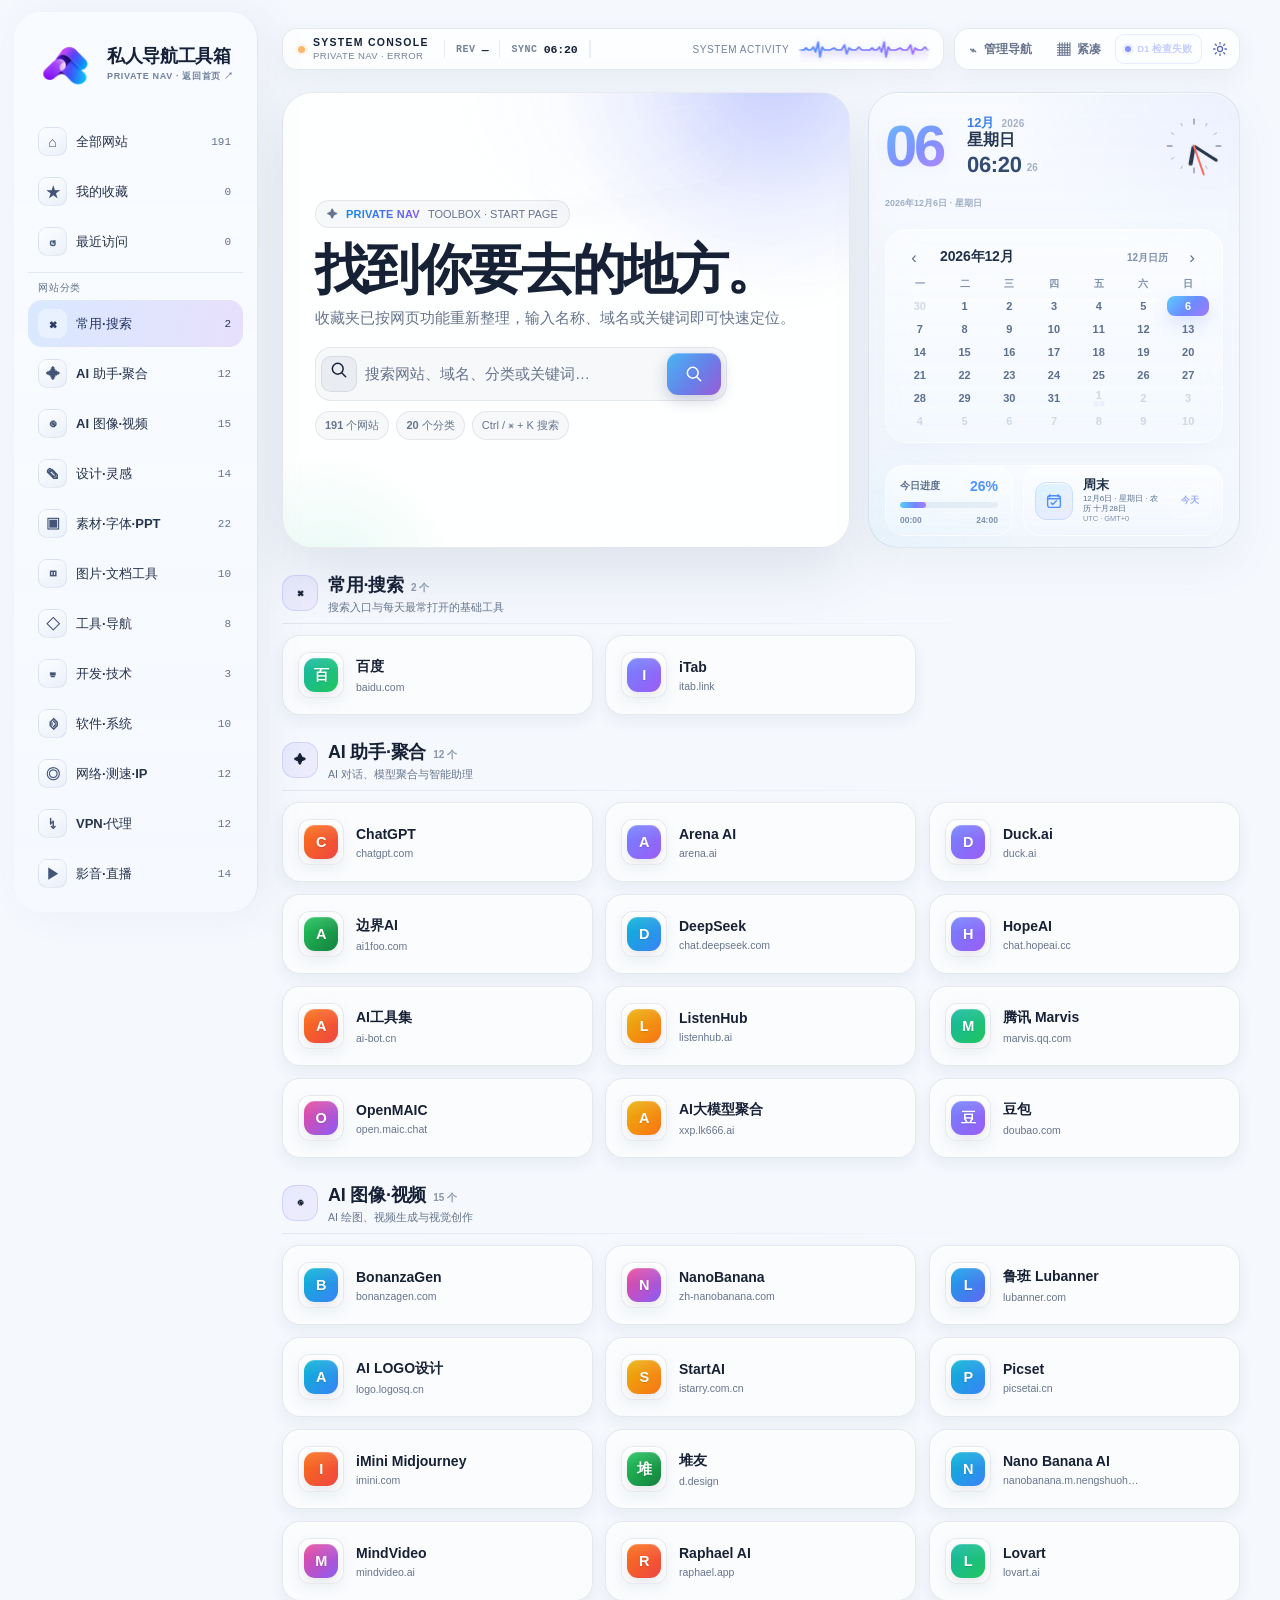
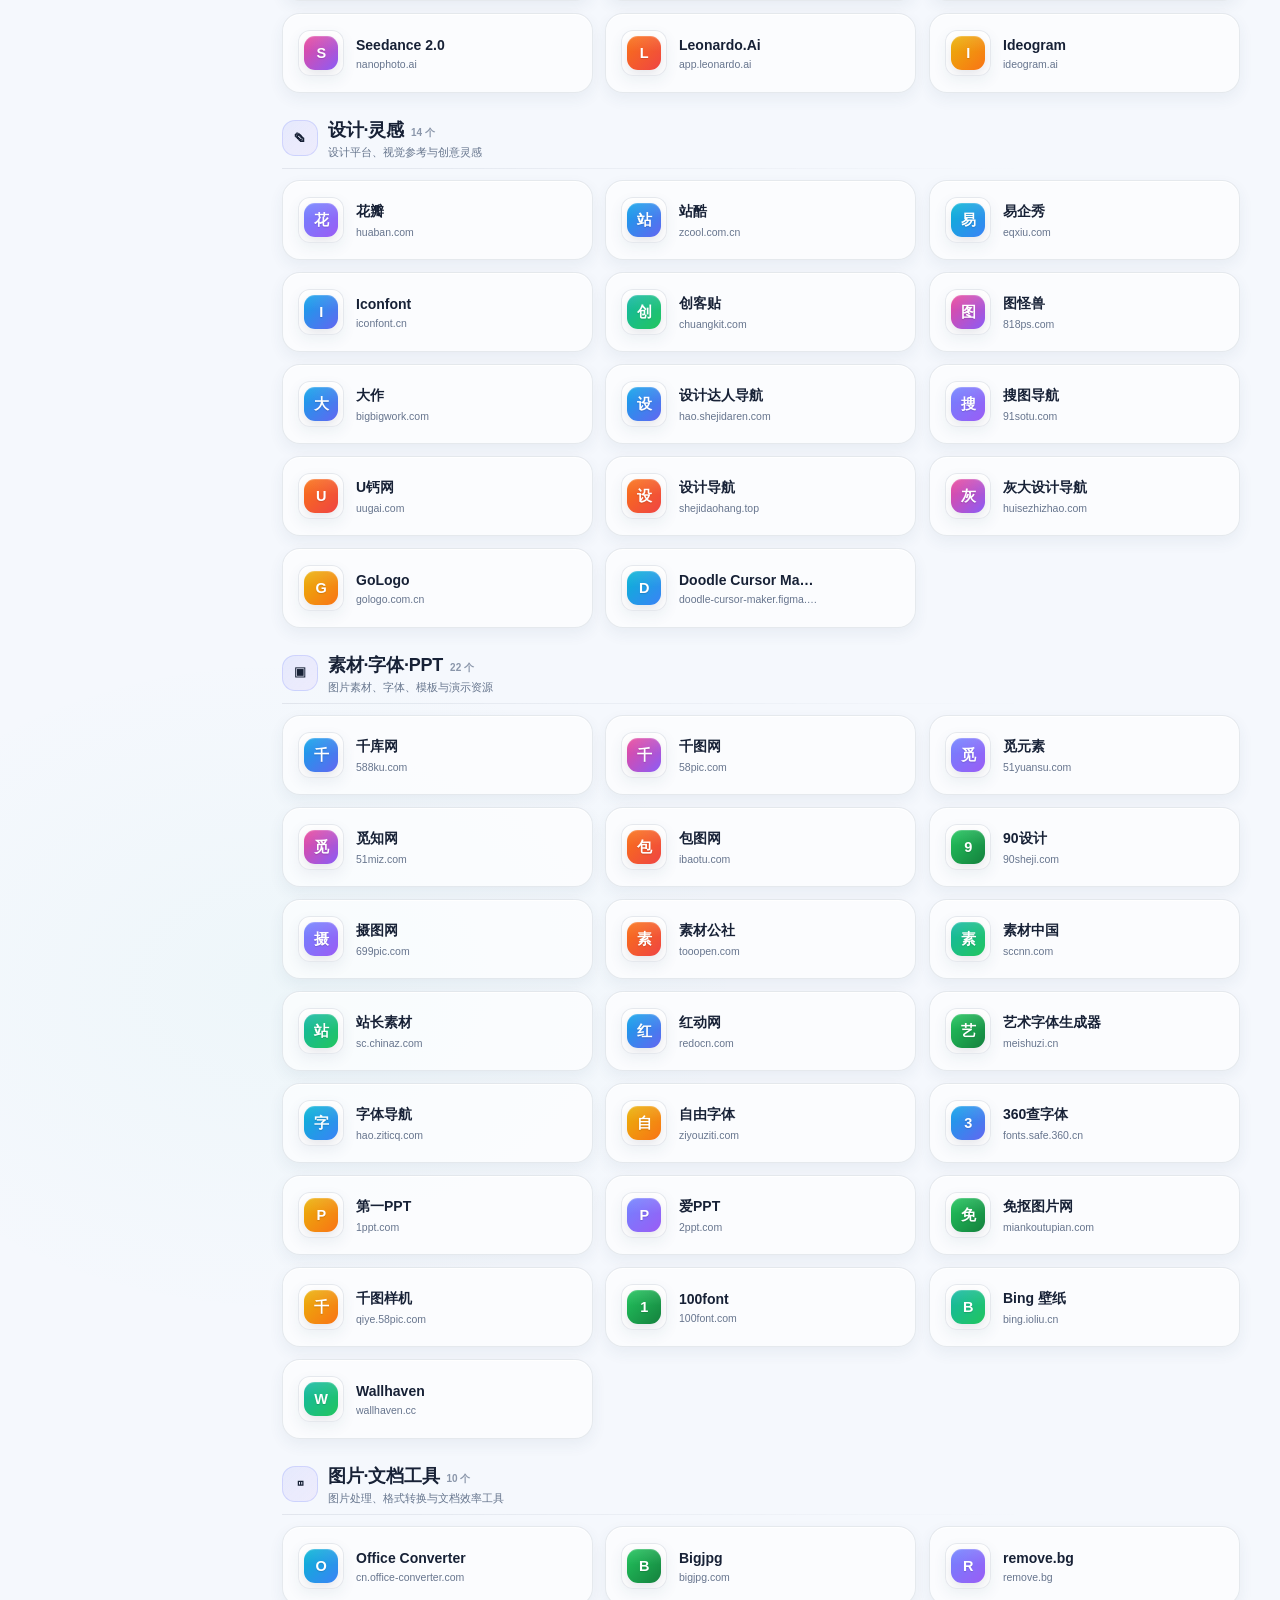
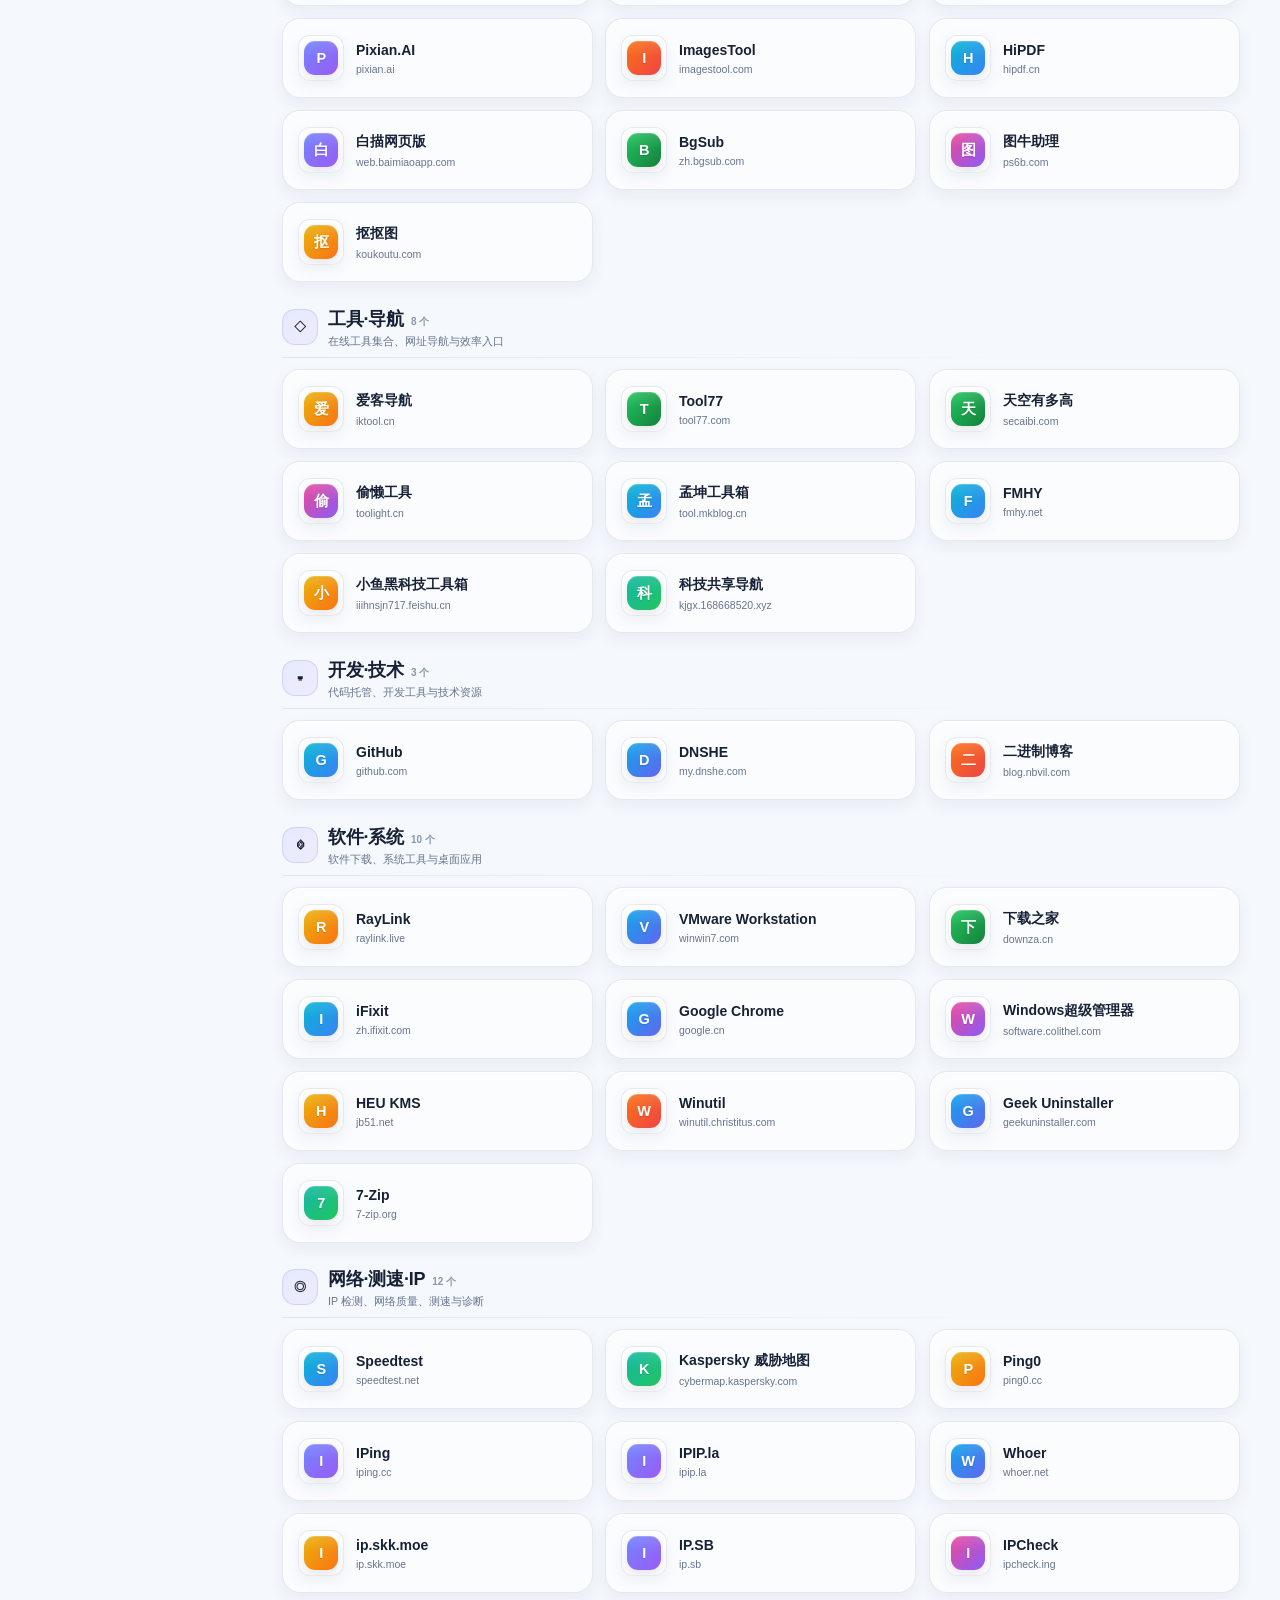
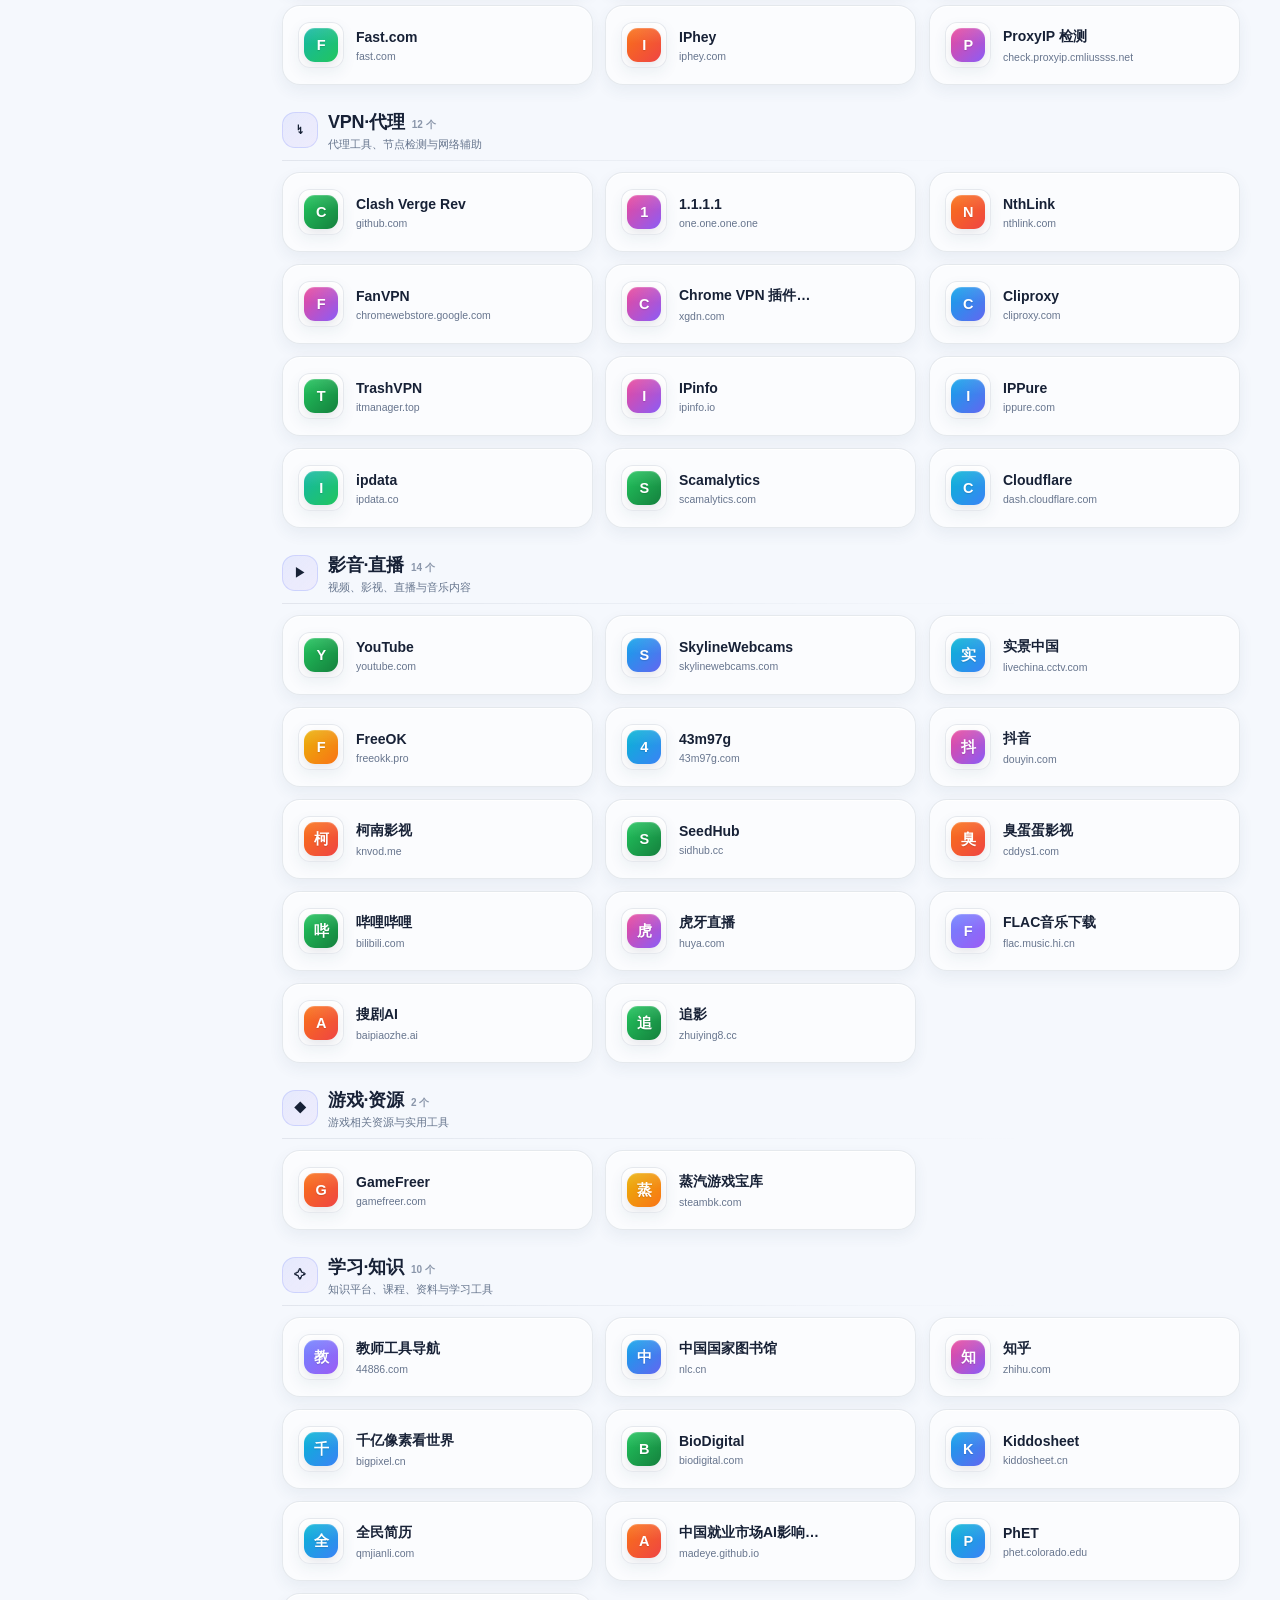
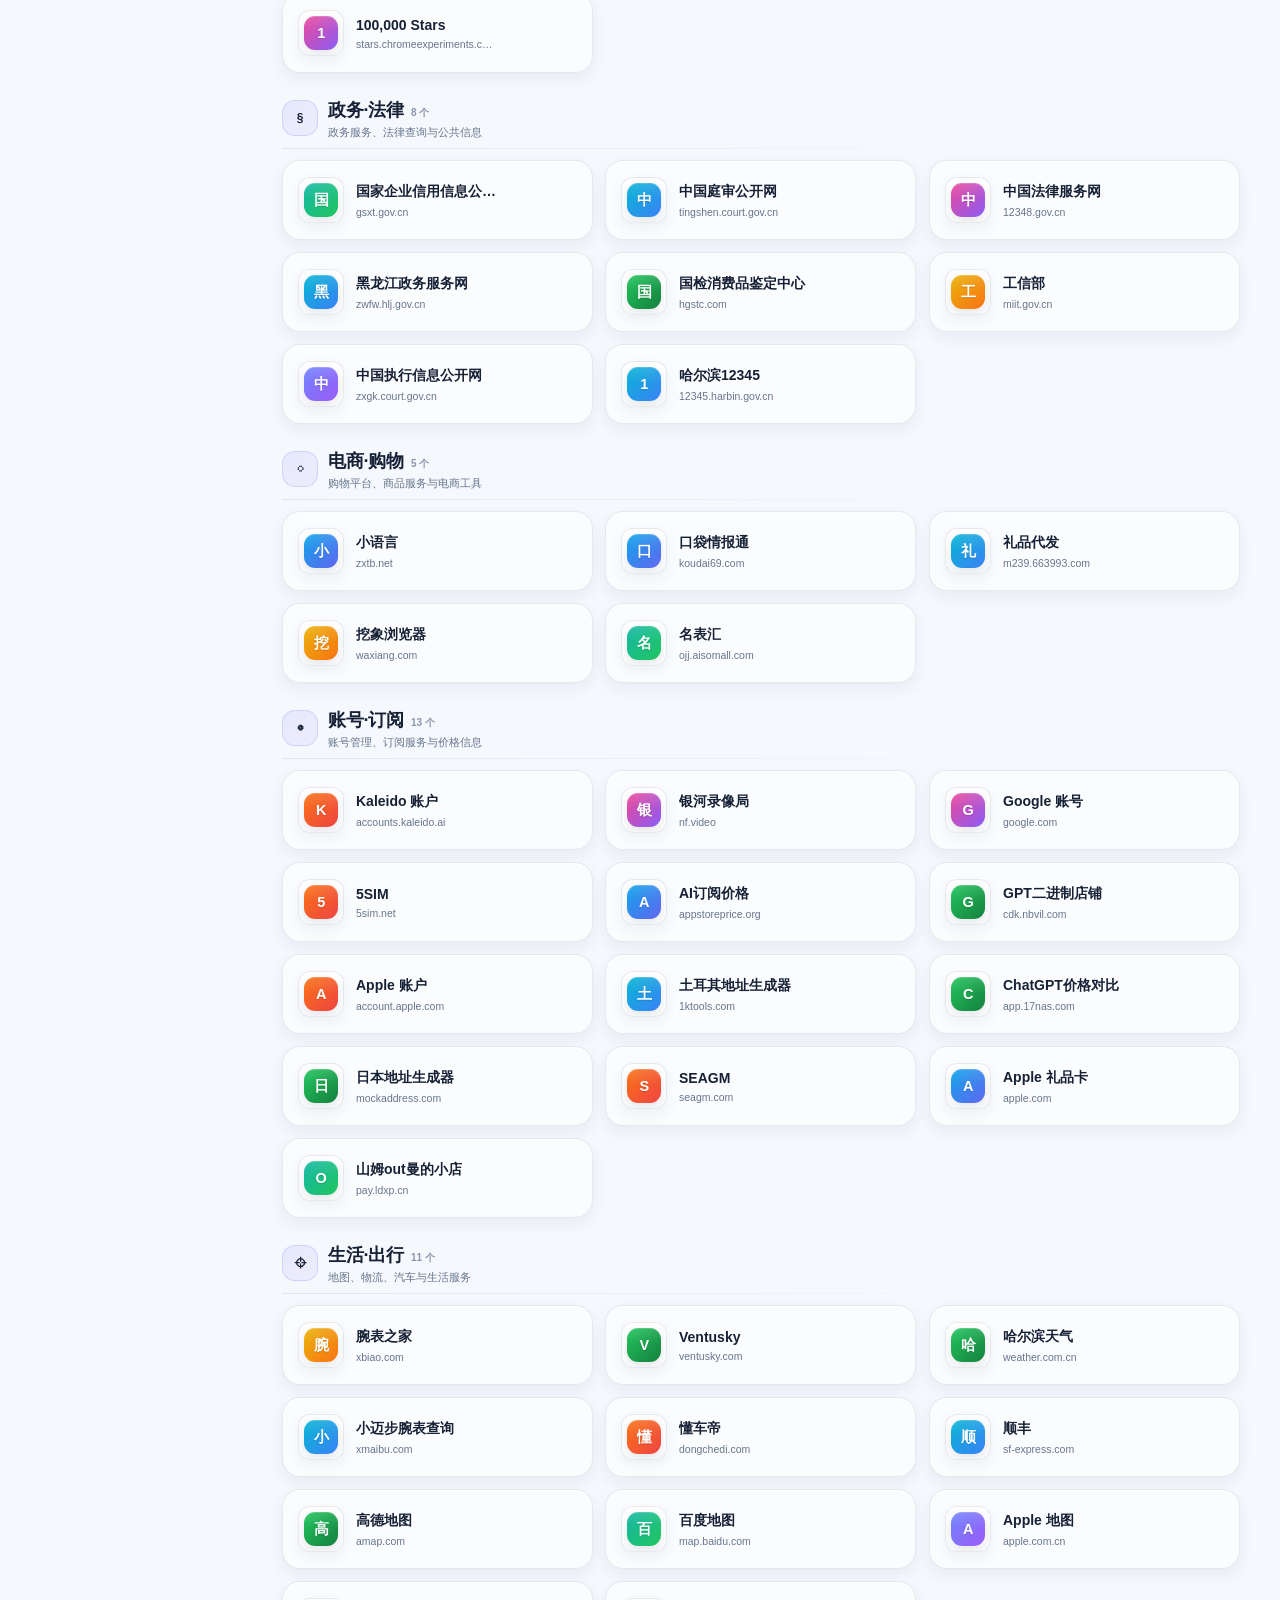
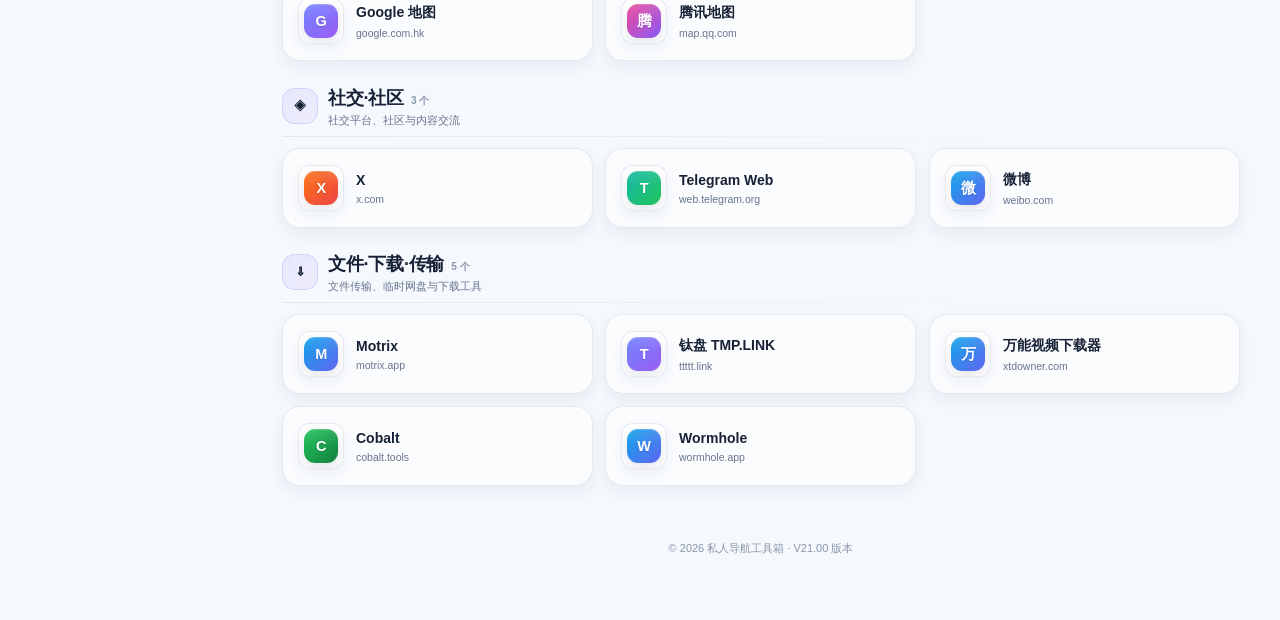
==== commit 577799d8: "V21.00" ====
--- a/cn/index.html
+++ b/cn/index.html
@@ -4,7 +4,7 @@
 <head>
 <meta charset="UTF-8">
 <meta name="viewport" content="width=device-width,initial-scale=1,viewport-fit=cover">
-<title>私人导航工具箱 · V20.27</title>
+<title>私人导航工具箱 · V21.00</title>
 <meta name="description" content="私人导航工具箱">
 <meta name="referrer" content="no-referrer">
 <meta http-equiv="Content-Security-Policy" content="default-src 'none'; img-src 'self' data: blob: https: http:; connect-src 'self' https:; font-src 'self' data:; style-src 'self' 'unsafe-inline'; script-src 'self' 'unsafe-inline'; base-uri 'none'; object-src 'none'; form-action 'none'">
@@ -18,7 +18,7 @@
 </style>
 <script  id="app-meta-v1891"  data-module="script-01.js">
 
-window.FXNAV_APP=Object.freeze({version:"20.27",build:"V20.27",schemaVersion:3,channel:"stable"});
+window.FXNAV_APP=Object.freeze({version:"21.00",build:"V21.00",schemaVersion:3,channel:"stable"});
 
 </script>
 <script  id="theme-boot-v1867"  data-module="script-02.js">
@@ -3967,8 +3967,8 @@
 <link rel="icon" type="image/png" sizes="64x64" href="/assets/runtime/favicon-985ed977.png">
 <link rel="shortcut icon" type="image/png" href="/assets/runtime/favicon-985ed977.png">
 
-<meta name="x-build" content="V20.27-20261126">
-<meta name="x-app-version" content="20.26">
+<meta name="x-build" content="V21.00-20261128">
+<meta name="x-app-version" content="21.00">
 
 <style data-module="style-03.css">
 :root{
@@ -8820,10 +8820,10 @@
    <aside class="sidebar" id="sidebar">
     <div class="sidebar-pinned" id="sidebarPinned">
     <div class="brand">
-      <div class="brand-mark" aria-hidden="true"><img src="/assets/runtime/brand-mark-c8629aa2.png" alt=""></div>
+      <a class="brand-mark" href="/" title="返回创意首页" aria-label="返回创意首页"><img src="/assets/runtime/brand-mark-c8629aa2.png" alt=""></a>
       <div class="brand-copy">
-        <b>私人导航工具箱</b>
-        <small>PRIVATE NAV TOOLBOX</small>
+        <b><a href="/" title="返回创意首页" style="color:inherit;text-decoration:none">私人导航工具箱</a></b>
+        <small><a href="/" title="返回创意首页" style="color:inherit;text-decoration:none">PRIVATE NAV · 返回首页 ↗</a></small>
       </div>
     </div>
 
@@ -8855,7 +8855,7 @@
         <span class="console-divider"></span>
         <span class="console-item cache"><span class="k">CACHE</span><strong id="consoleCache">0 KB</strong></span>
         <span class="console-divider"></span>
-        <span class="console-item build"><span class="k">BUILD</span><strong id="consoleBuildVersion">V20.27</strong></span>
+        <span class="console-item build"><span class="k">BUILD</span><strong id="consoleBuildVersion">V21.00</strong></span>
         <span class="console-spacer"></span>
         <span class="console-activity">
           <span class="k">SYSTEM ACTIVITY</span>
@@ -9015,7 +9015,7 @@
 
     <div id="fxD1LoadingV1946" class="fx-d1-loading-v1946" role="status">正在读取完整云端导航数据…</div>
     <div id="content"></div>
-    <div class="footer">© 2026 私人导航工具箱 · V20.27 版本</div>
+    <div class="footer">© 2026 私人导航工具箱 · V21.00 版本</div>
   </main>
 </div>
 
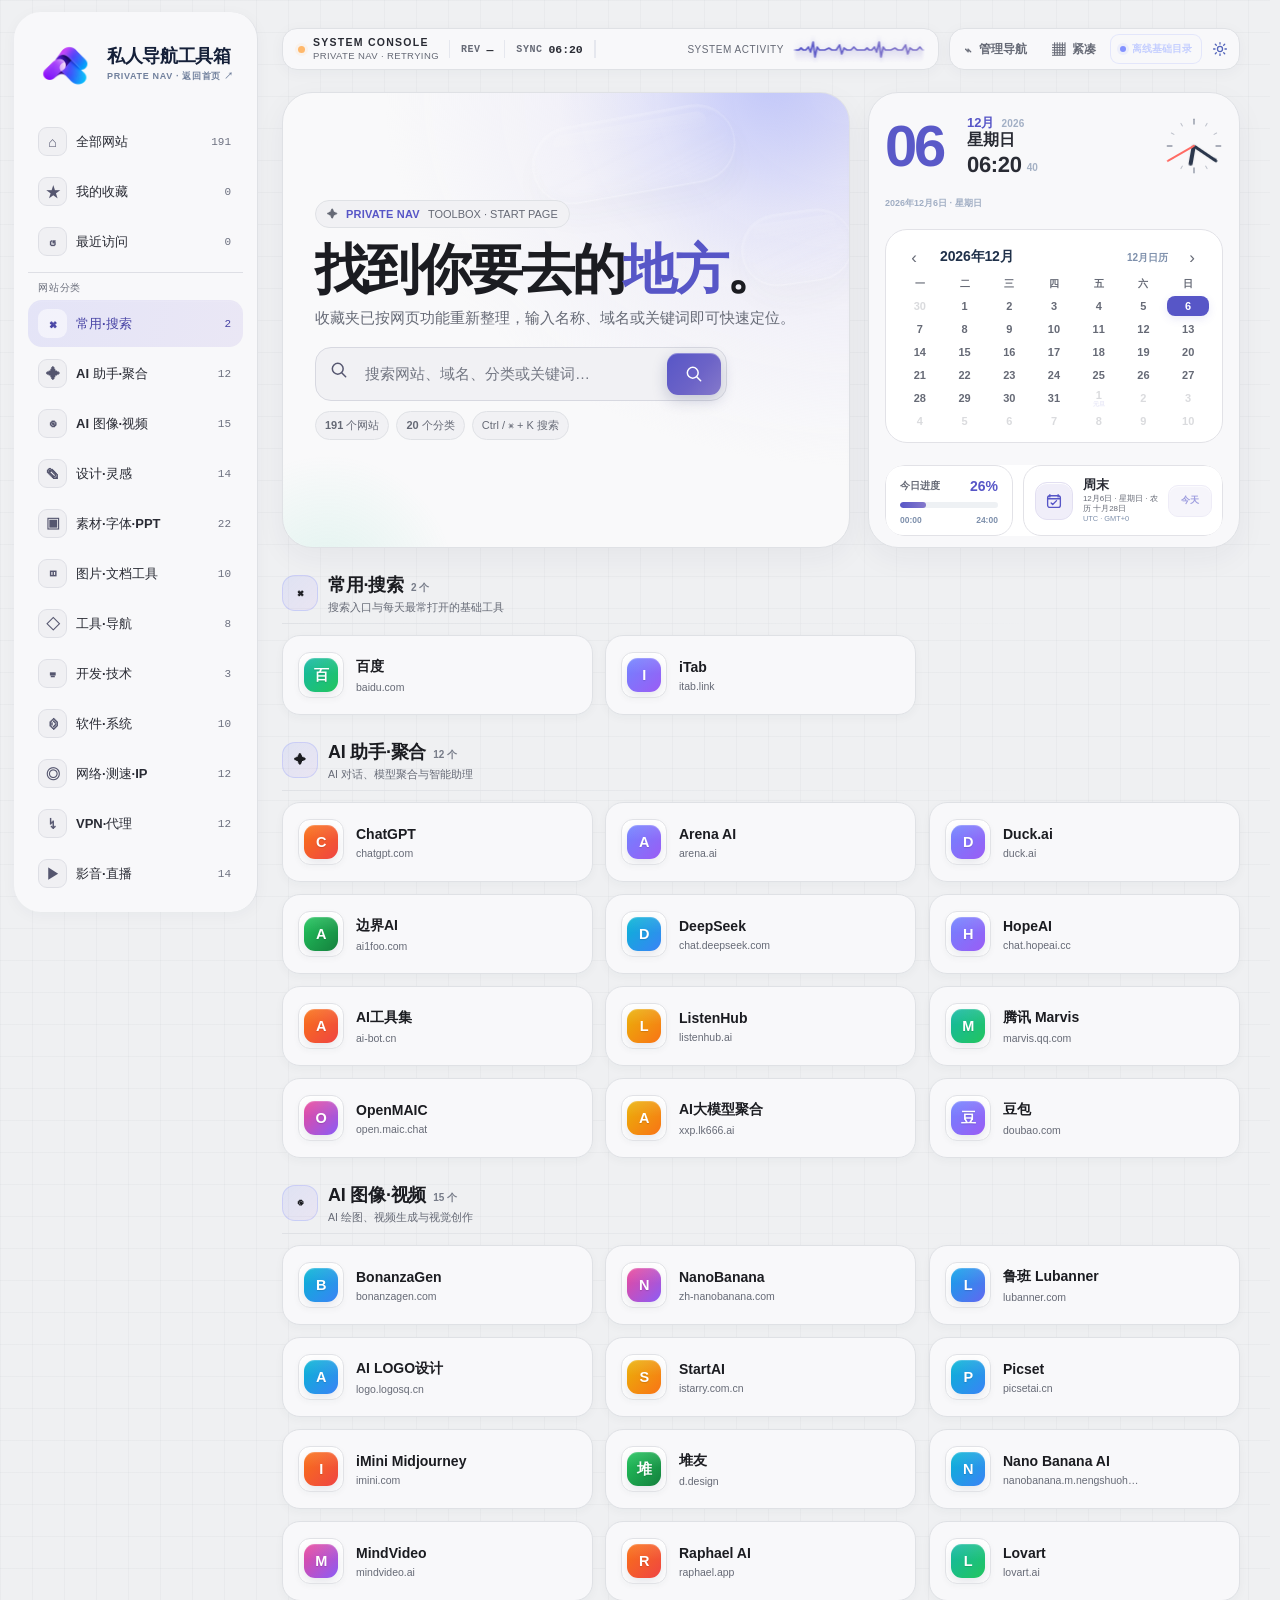
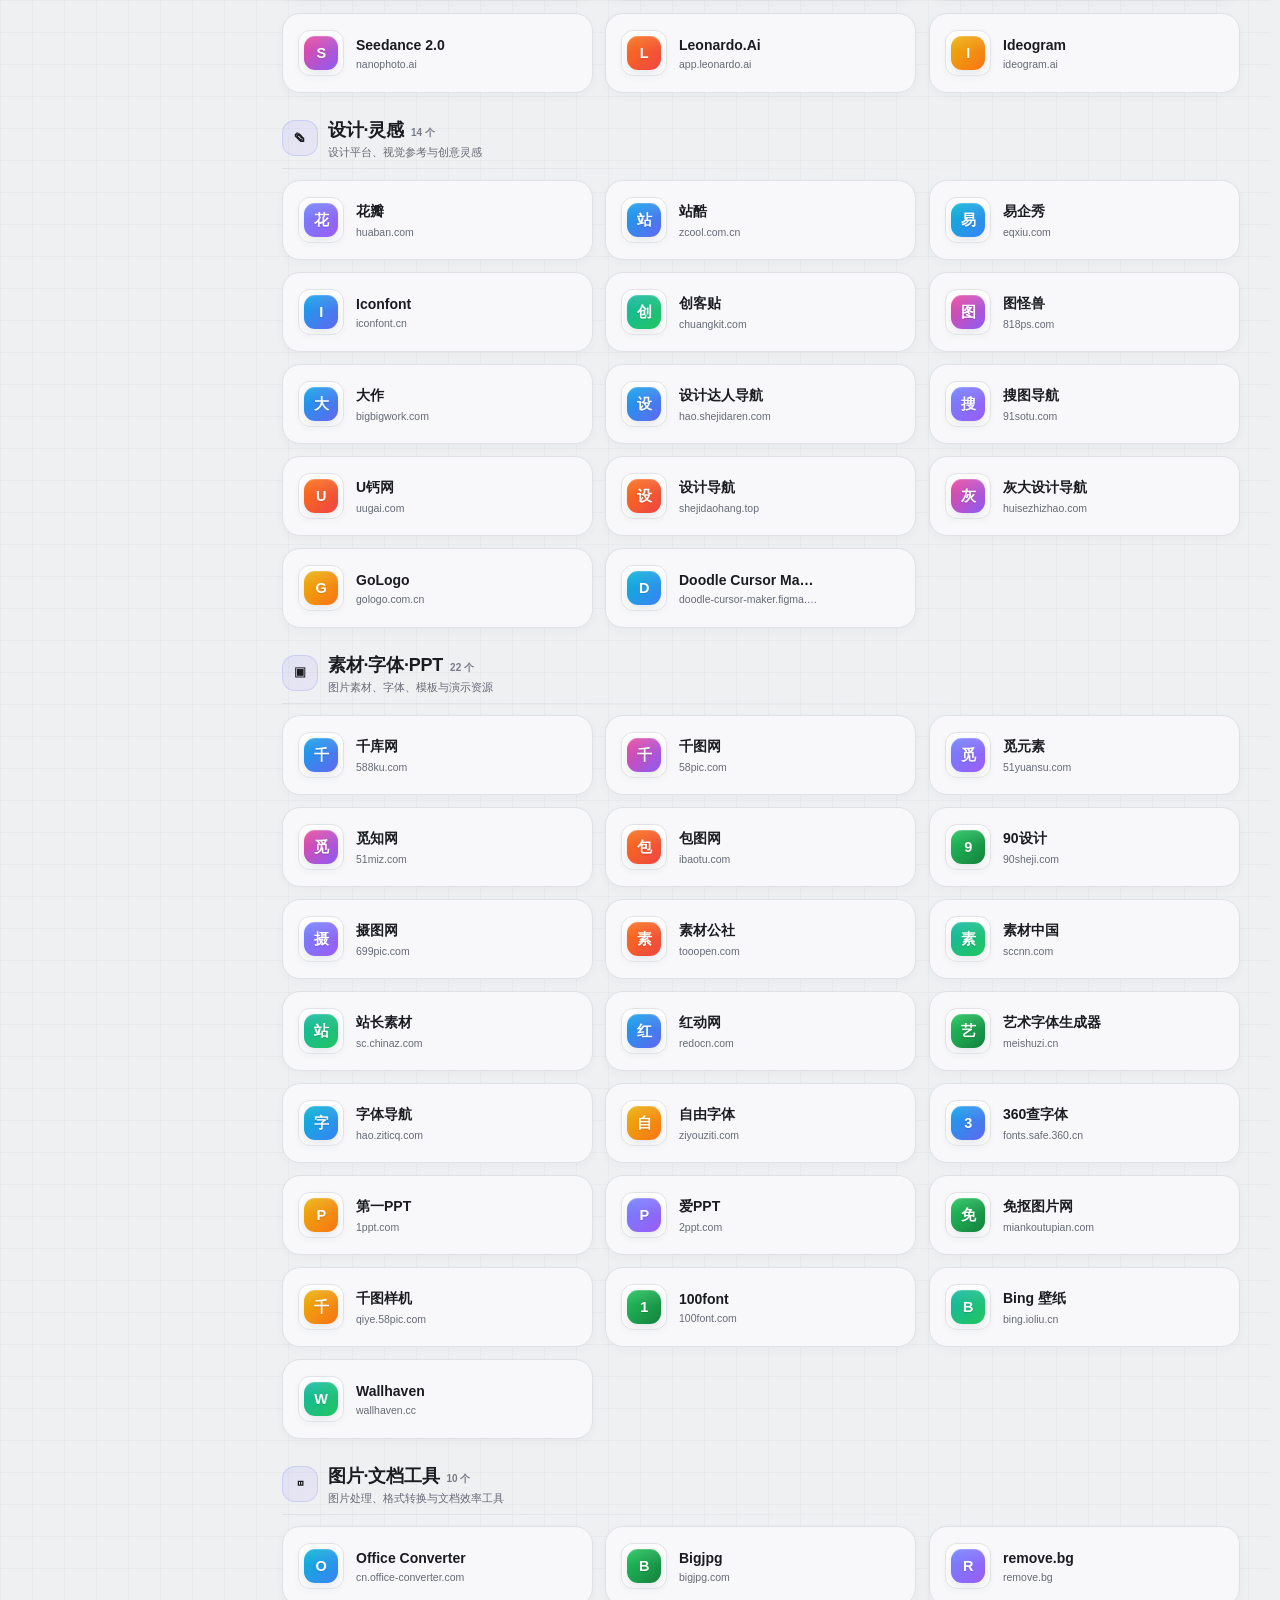
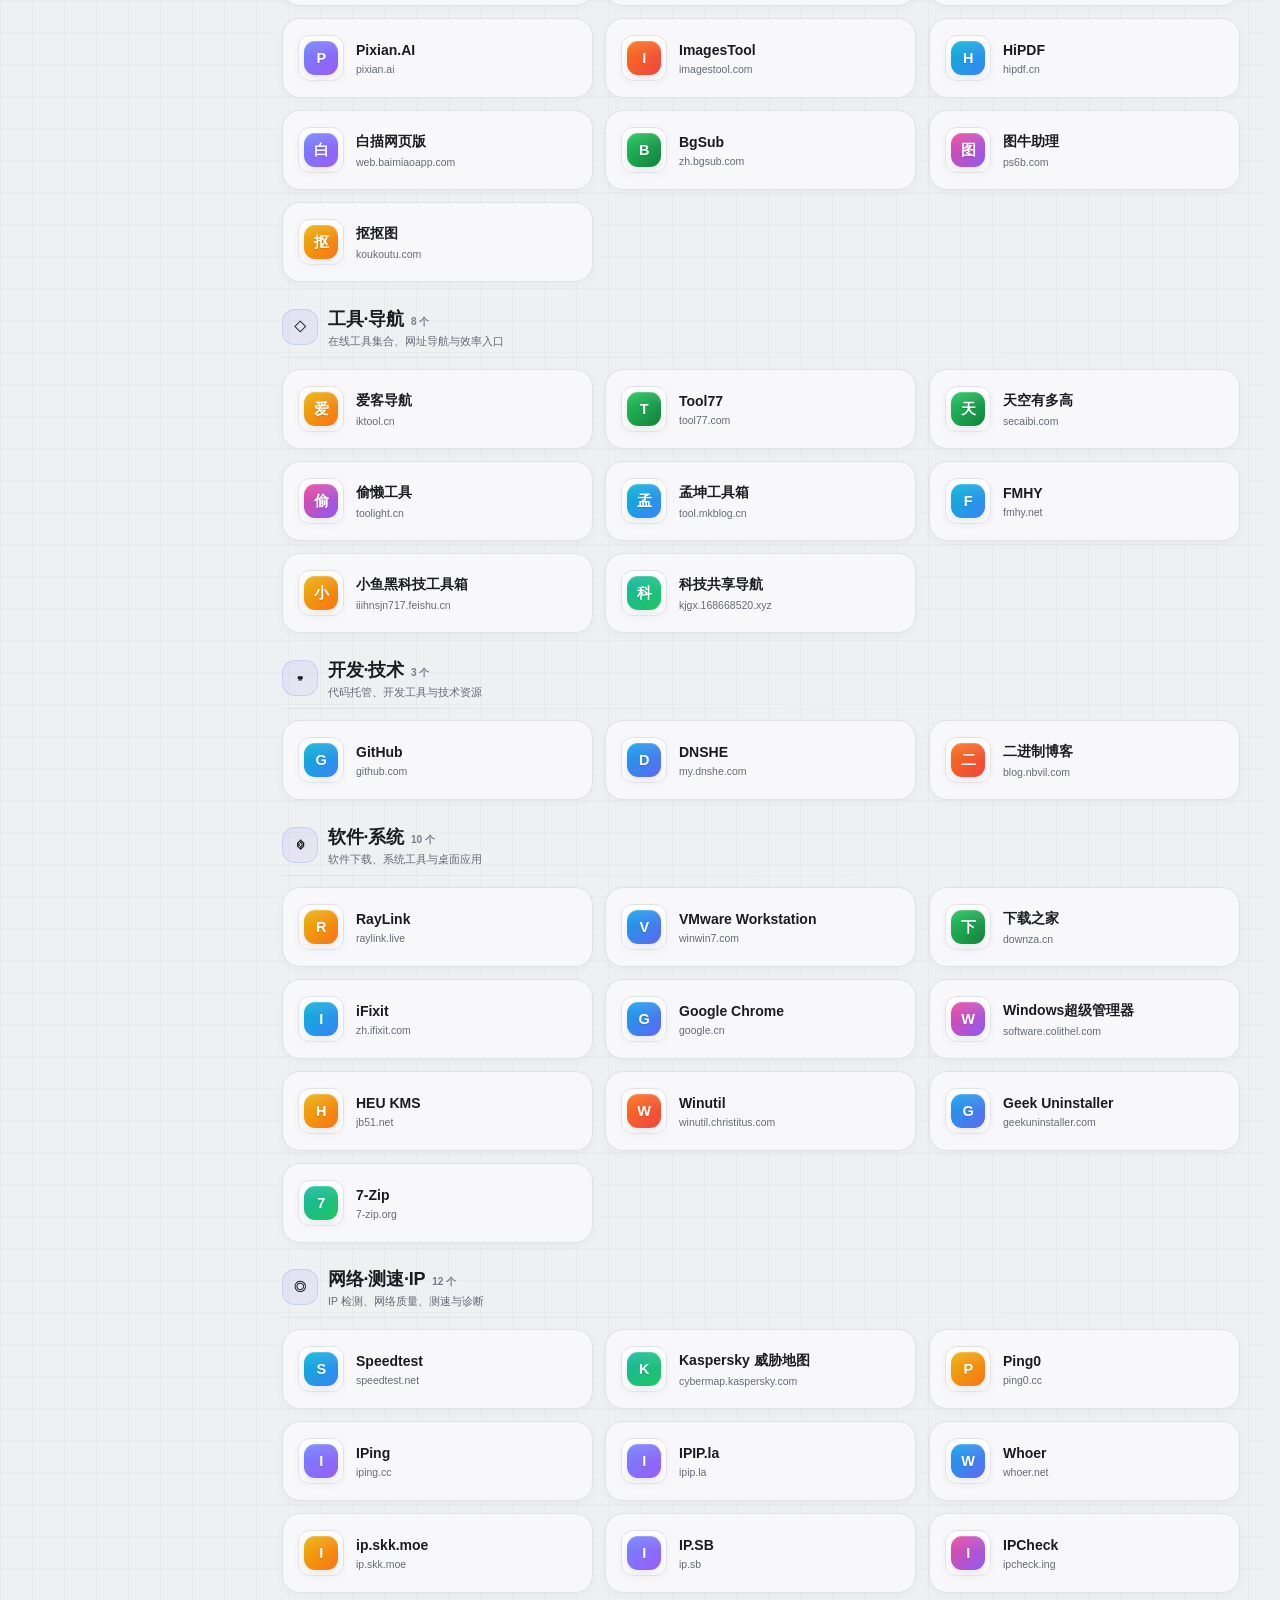
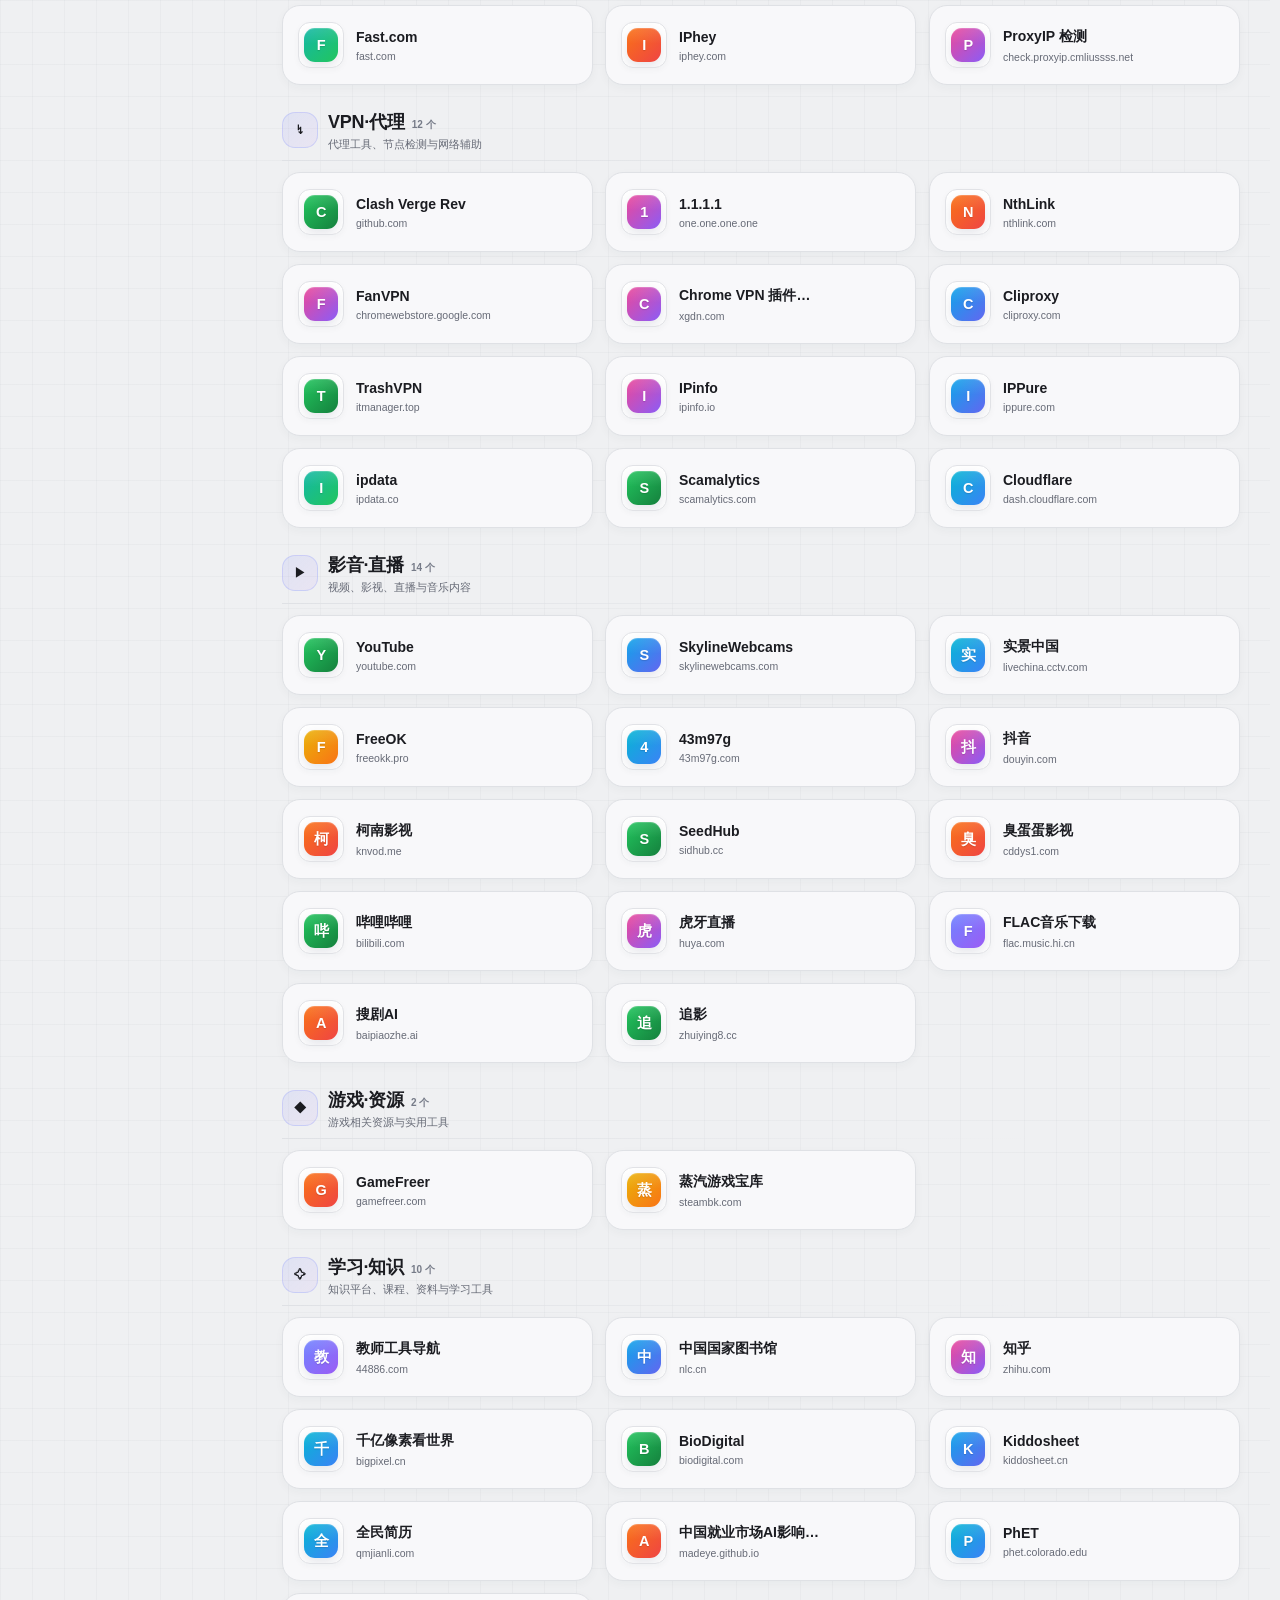
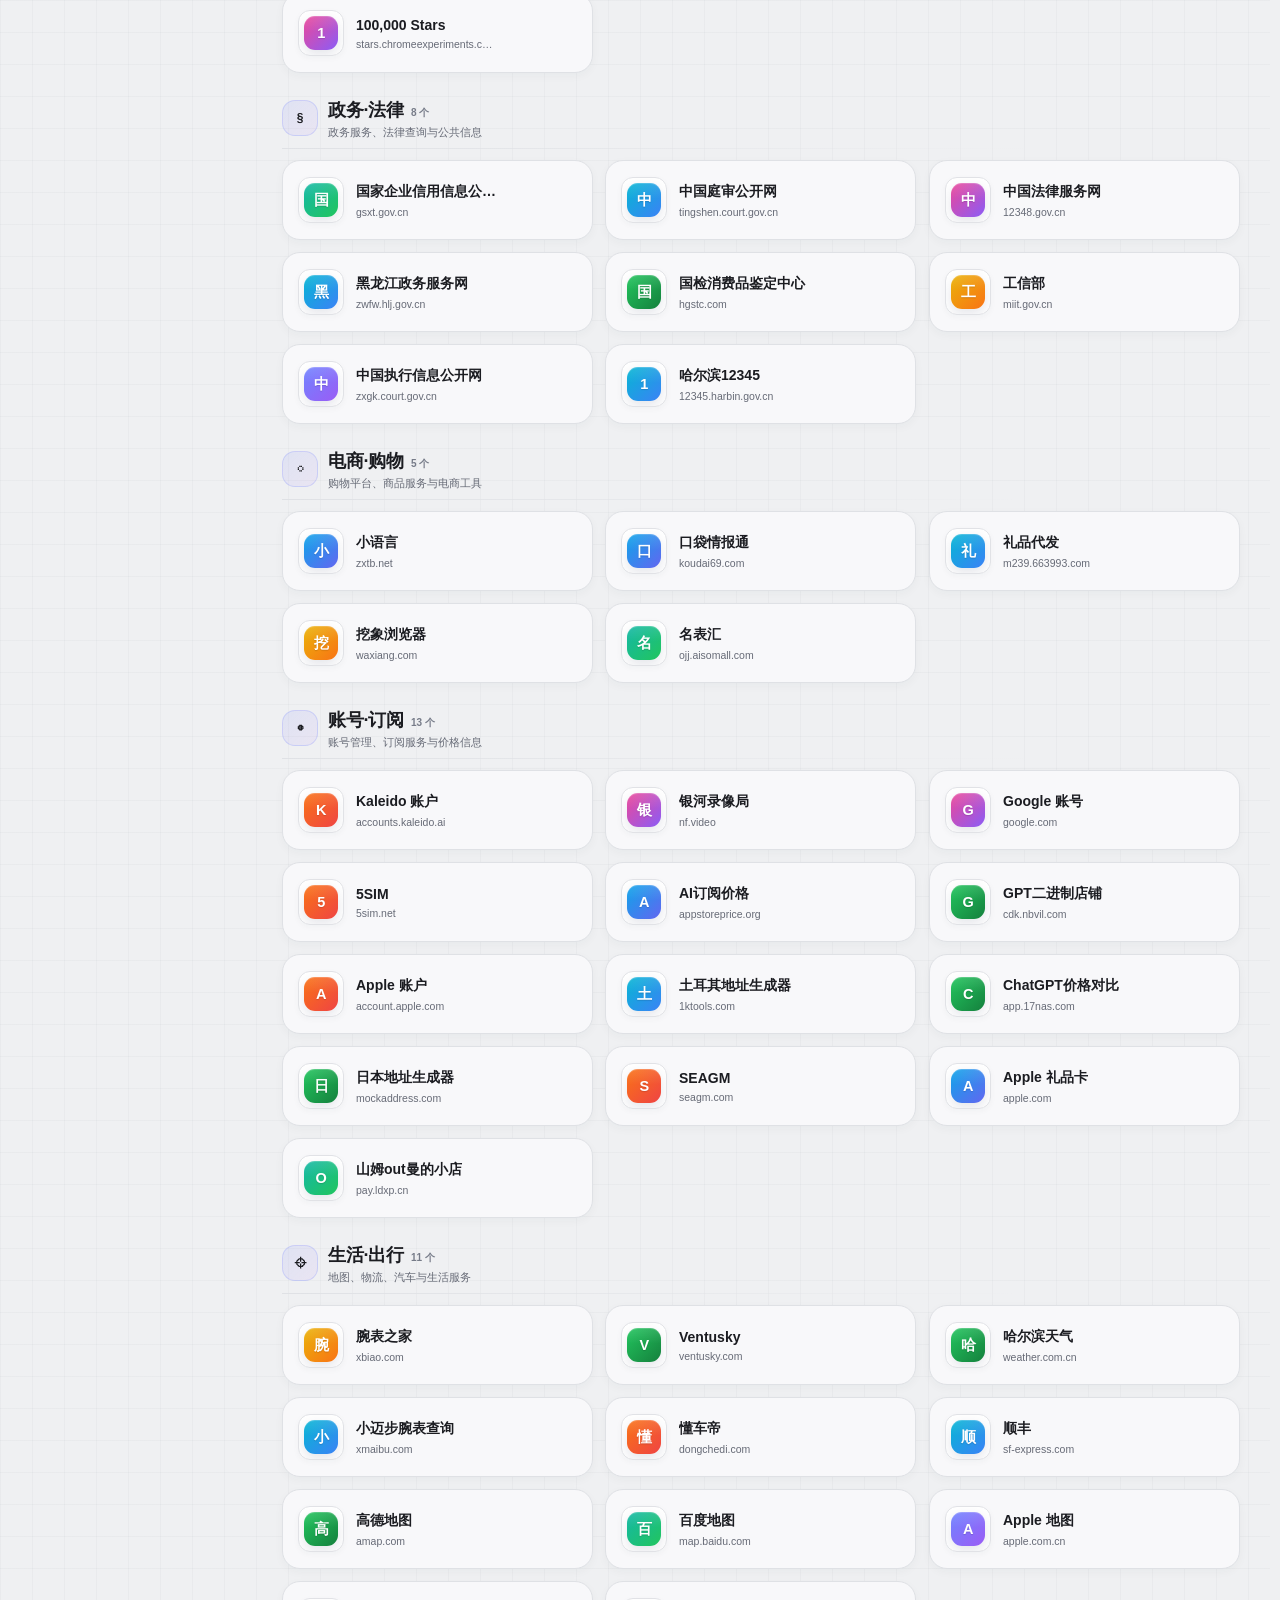
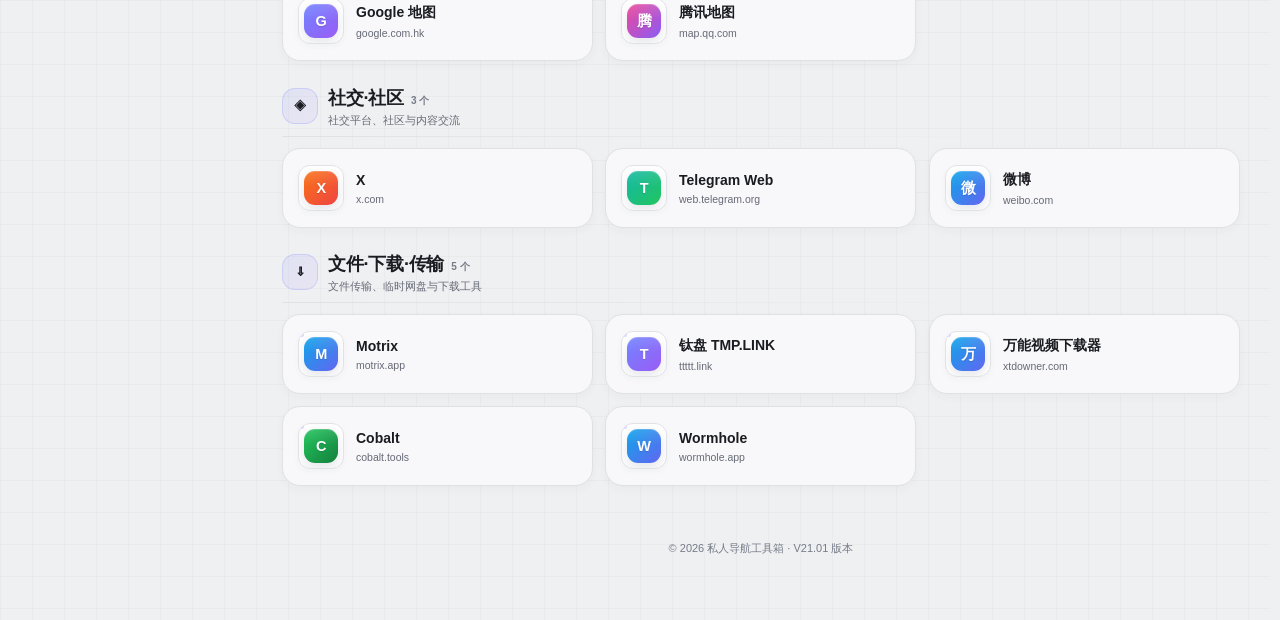
==== commit 762e847e: "V21.01" ====
--- a/cn/index.html
+++ b/cn/index.html
@@ -4,7 +4,7 @@
 <head>
 <meta charset="UTF-8">
 <meta name="viewport" content="width=device-width,initial-scale=1,viewport-fit=cover">
-<title>私人导航工具箱 · V21.00</title>
+<title>私人导航工具箱 · V21.01</title>
 <meta name="description" content="私人导航工具箱">
 <meta name="referrer" content="no-referrer">
 <meta http-equiv="Content-Security-Policy" content="default-src 'none'; img-src 'self' data: blob: https: http:; connect-src 'self' https:; font-src 'self' data:; style-src 'self' 'unsafe-inline'; script-src 'self' 'unsafe-inline'; base-uri 'none'; object-src 'none'; form-action 'none'">
@@ -18,7 +18,7 @@
 </style>
 <script  id="app-meta-v1891"  data-module="script-01.js">
 
-window.FXNAV_APP=Object.freeze({version:"21.00",build:"V21.00",schemaVersion:3,channel:"stable"});
+window.FXNAV_APP=Object.freeze({version:"21.01",build:"V21.01",schemaVersion:3,channel:"stable"});
 
 </script>
 <script  id="theme-boot-v1867"  data-module="script-02.js">
@@ -3967,8 +3967,8 @@
 <link rel="icon" type="image/png" sizes="64x64" href="/assets/runtime/favicon-985ed977.png">
 <link rel="shortcut icon" type="image/png" href="/assets/runtime/favicon-985ed977.png">
 
-<meta name="x-build" content="V21.00-20261128">
-<meta name="x-app-version" content="21.00">
+<meta name="x-build" content="V21.01-20261128">
+<meta name="x-app-version" content="21.01">
 
 <style data-module="style-03.css">
 :root{
@@ -8855,7 +8855,7 @@
         <span class="console-divider"></span>
         <span class="console-item cache"><span class="k">CACHE</span><strong id="consoleCache">0 KB</strong></span>
         <span class="console-divider"></span>
-        <span class="console-item build"><span class="k">BUILD</span><strong id="consoleBuildVersion">V21.00</strong></span>
+        <span class="console-item build"><span class="k">BUILD</span><strong id="consoleBuildVersion">V21.01</strong></span>
         <span class="console-spacer"></span>
         <span class="console-activity">
           <span class="k">SYSTEM ACTIVITY</span>
@@ -9015,7 +9015,7 @@
 
     <div id="fxD1LoadingV1946" class="fx-d1-loading-v1946" role="status">正在读取完整云端导航数据…</div>
     <div id="content"></div>
-    <div class="footer">© 2026 私人导航工具箱 · V21.00 版本</div>
+    <div class="footer">© 2026 私人导航工具箱 · V21.01 版本</div>
   </main>
 </div>
 
@@ -19506,5 +19506,45 @@
 
 
 
+<style id="v2101-light-studio-palette">
+/* V21.01: same color vocabulary as creative workspace. All changes scoped to light. */
+html[data-theme="light"]{--bg:#eff0f2;--bg2:#f8f8fa;--text:#1b1c21;--muted:#666a76;--muted2:#767b88;--line:#dfe1e5;--line2:#d3d5dc;--glass:#f8f8fa;--glass-strong:#f9f9fa;--soft:#e9e9ef;--soft2:#e4e4eb;--sidebar-bg:#f8f8fa;--drawer-bg:#f9f9fa;--option-bg:#fff;--option-text:#1b1c21;--accent:#5756c7;--accent2:#8579cb;--accent-soft:#5756c712;--shadow:0 12px 34px #242c450d;--shadow-soft:0 4px 16px #242c450b;--fx-optical-line:#dfe1e5;--fx-optical-top:#ffffffa0;--fx-caption:#666a76;--nav18-name:#292b34;--nav18-count:#6d7180;--nav18-icon:#55566f;--nav18-tile:#f0f0f3;--nav18-line:#dedfe5;--nav18-hover:#5756c70d;--nav18-active:linear-gradient(105deg,#e4e4f7,#eae7f5);--nav18-active-text:#4844a5;--nav18-active-tile:#ffffff85;--nav18-focus:#5756c7;--nav18-divider:#dedfe5;--nav18-section:#6c707d;--login-card-surface:#f9f9fa;--login-color:#1b1c21;--login-secondary:#666a76;--login-tertiary:#767b88;--login-input:#f0f0f3;--login-input-edge:#dfe1e5;--login-edge:#dfe1e5;--login-accent:#5756c7;--login-button:linear-gradient(110deg,#5756c7,#8579cb);--login-focus:#5756c750;--login-button-shadow:0 6px 18px #5756c71a}
+html[data-theme="light"] body,html.fx-glass-fallback[data-theme="light"] body,html.fx-qq-compat[data-theme="light"] body{background-color:#eff0f2!important;background-image:linear-gradient(#24283b07 1px,transparent 1px),linear-gradient(90deg,#24283b07 1px,transparent 1px)!important;background-size:32px 32px!important;background-attachment:scroll!important;color:#1b1c21!important}
+html[data-theme="light"] body::before{display:none!important}
+html[data-theme="light"] body :is(#sidebar.sidebar,.system-console,.tool-cluster,.compact-bar){background:#f8f8fa!important;border-color:#dfe1e5!important;box-shadow:0 3px 15px #242c450a!important;backdrop-filter:none!important;-webkit-backdrop-filter:none!important}
+html[data-theme="light"] body .home-layout #hero{background:radial-gradient(ellipse at 100% 0%,#e7e5f6 0%,transparent 58%),#f9f9fa!important;border-color:#dfe1e5!important;box-shadow:0 10px 30px #242c450d!important;backdrop-filter:none!important;-webkit-backdrop-filter:none!important}
+html[data-theme="light"] body #hero .hero-art{opacity:.22!important}
+html[data-theme="light"] body #hero h1{color:#1b1c21!important;text-shadow:none!important}
+html[data-theme="light"] body #hero h1 .liquid-title-accent{color:#5756c7!important;-webkit-text-fill-color:#5756c7!important;background:none!important;text-shadow:none!important}
+html[data-theme="light"] body #hero p{color:#666a76!important}
+html[data-theme="light"] body #hero .eyebrow-private-nav{color:#5756c7!important;-webkit-text-fill-color:#5756c7!important;background:none!important}
+html[data-theme="light"] body #hero :is(.eyebrow,.pill){background:#f1f1f4!important;border-color:#dfe1e5!important;color:#666a76!important;box-shadow:none!important}
+html[data-theme="light"] body .home-layout #hero .hero-primary .search-wrap .search-panel .search-row{background:#f1f1f4!important;border-color:#d7d8e0!important;box-shadow:none!important;backdrop-filter:none!important;-webkit-backdrop-filter:none!important}
+html[data-theme="light"] body #hero .search-row .search-symbol{background:transparent!important;border-color:transparent!important;box-shadow:none!important;color:#55566f!important}
+html[data-theme="light"] body #hero #searchInput{color:#1b1c21!important}html[data-theme="light"] body #hero #searchInput::placeholder{color:#737783!important}
+html[data-theme="light"] body #hero .liquid-search-btn{--fx-search-a:#5756c7;--fx-search-b:#6c63c7;--fx-search-c:#8579cb;background:linear-gradient(110deg,#5756c7,#8579cb)!important;box-shadow:0 3px 10px #5756c725!important;color:white!important}
+html[data-theme="light"] body .home-layout>.hero-datetime.calendar-ref-v1838{--cal-accent:#5756c7!important;--cal-accent2:#8579cb!important;--cal-shell:#f8f8fa!important;--cal-panel:#fff!important;--cal-panel-strong:#f8f8fa!important;--cal-edge:#dfe1e5!important;--holiday-accent:#5756c7;background:#f8f8fa!important;border-color:#dfe1e5!important;box-shadow:0 10px 30px #242c450d!important;backdrop-filter:none!important;-webkit-backdrop-filter:none!important}
+html[data-theme="light"] body .calendar-ref-v1838 :is(.calendar-ref-monthbox,.calendar-ref-bottom,.calendar-ref-progress,.calendar-ref-selected){background:#fff!important;border-color:#e2e2e7!important;box-shadow:none!important;backdrop-filter:none!important;-webkit-backdrop-filter:none!important}
+html[data-theme="light"] body .calendar-ref-v1838 .calendar-ref-day{background:none!important;color:#5756c7!important;-webkit-text-fill-color:#5756c7!important;filter:none!important;text-shadow:none!important}
+html[data-theme="light"] body .calendar-ref-v1838 :is(.calendar-ref-monthline b,.calendar-ref-progress-head b){color:#5756c7!important}
+html[data-theme="light"] body .calendar-ref-v1838 :is(.calendar-ref-digital,.calendar-ref-meta>strong,.calendar-ref-selected-copy strong,#calendarMonthTitle){color:#292b34!important}
+html[data-theme="light"] body .calendar-ref-v1838 :is(.calendar-day,.calendar-nav,.calendar-weekdays span,.calendar-ref-progress-head,.calendar-ref-selected-copy span){color:#666a76!important}
+html[data-theme="light"] body .calendar-ref-v1838 .calendar-day.today{background:#5756c7!important;color:#fff!important;box-shadow:0 3px 8px #5756c720!important}
+html[data-theme="light"] body .calendar-ref-v1838 .calendar-day.selected:not(.today){background:#e9e7f7!important;color:#4844a5!important;box-shadow:none!important}
+html[data-theme="light"] body .calendar-ref-v1838 .calendar-ref-progress-track i{background:linear-gradient(90deg,#5756c7,#8579cb)!important;box-shadow:none!important}
+html[data-theme="light"] body .calendar-ref-v1838 :is(.calendar-ref-selected-icon,.datetime-today){background:#f0eef9!important;border-color:#e2dff1!important;color:#5756c7!important}
+html[data-theme="light"] body #content .card.glass{background:#f8f8fa!important;border-color:#dfe1e5!important;box-shadow:0 3px 10px #242c4509!important;backdrop-filter:none!important;-webkit-backdrop-filter:none!important}
+html[data-theme="light"] body #content .card.glass :is(.card-title,.site-name){color:#1b1c21!important;text-shadow:none!important}
+html[data-theme="light"] body #content .card.glass .site-icon{background:#fff!important;border-color:#e1e2e6!important;box-shadow:0 2px 6px #242c4509!important}
+html[data-theme="light"] body #content .section-title{color:#1b1c21!important}
+html[data-theme="light"] body #content :is(.card-url,.section-desc,.section-sub){color:#666a76!important}
+@media(hover:hover) and (pointer:fine){html[data-theme="light"] body #content .card.glass:hover{background:#fff!important;border-color:#a8a5df!important;box-shadow:0 6px 16px #5756c713!important}}
+html[data-theme="light"] body .system-console{--wave-a:#5756c7;--wave-b:#8579cb}
+html[data-theme="light"] body .system-console :is(.console-brand-copy b,.console-item strong){color:#292b34!important}
+html[data-theme="light"] body .system-console :is(.console-brand-copy small,.console-item .k,.console-activity .k){color:#666a76!important}
+html[data-theme="light"] body :is(#themeBtn,#compactThemeBtn){color:#5756c7!important}
+html[data-theme="light"] body :is(.drawer,.login-card,.site-editor,.category-icon-editor,.fx-icon-library,.fx-wallpaper-dialog,.fx-dialog,.command-panel){border-color:#dfe1e5!important}
+html[data-theme="light"]{scrollbar-color:#b9b9cb transparent}html[data-theme="light"] :is(body,.sidebar,.drawer){scrollbar-color:#b9b9cb transparent}
+</style>
 </body>
 </html>
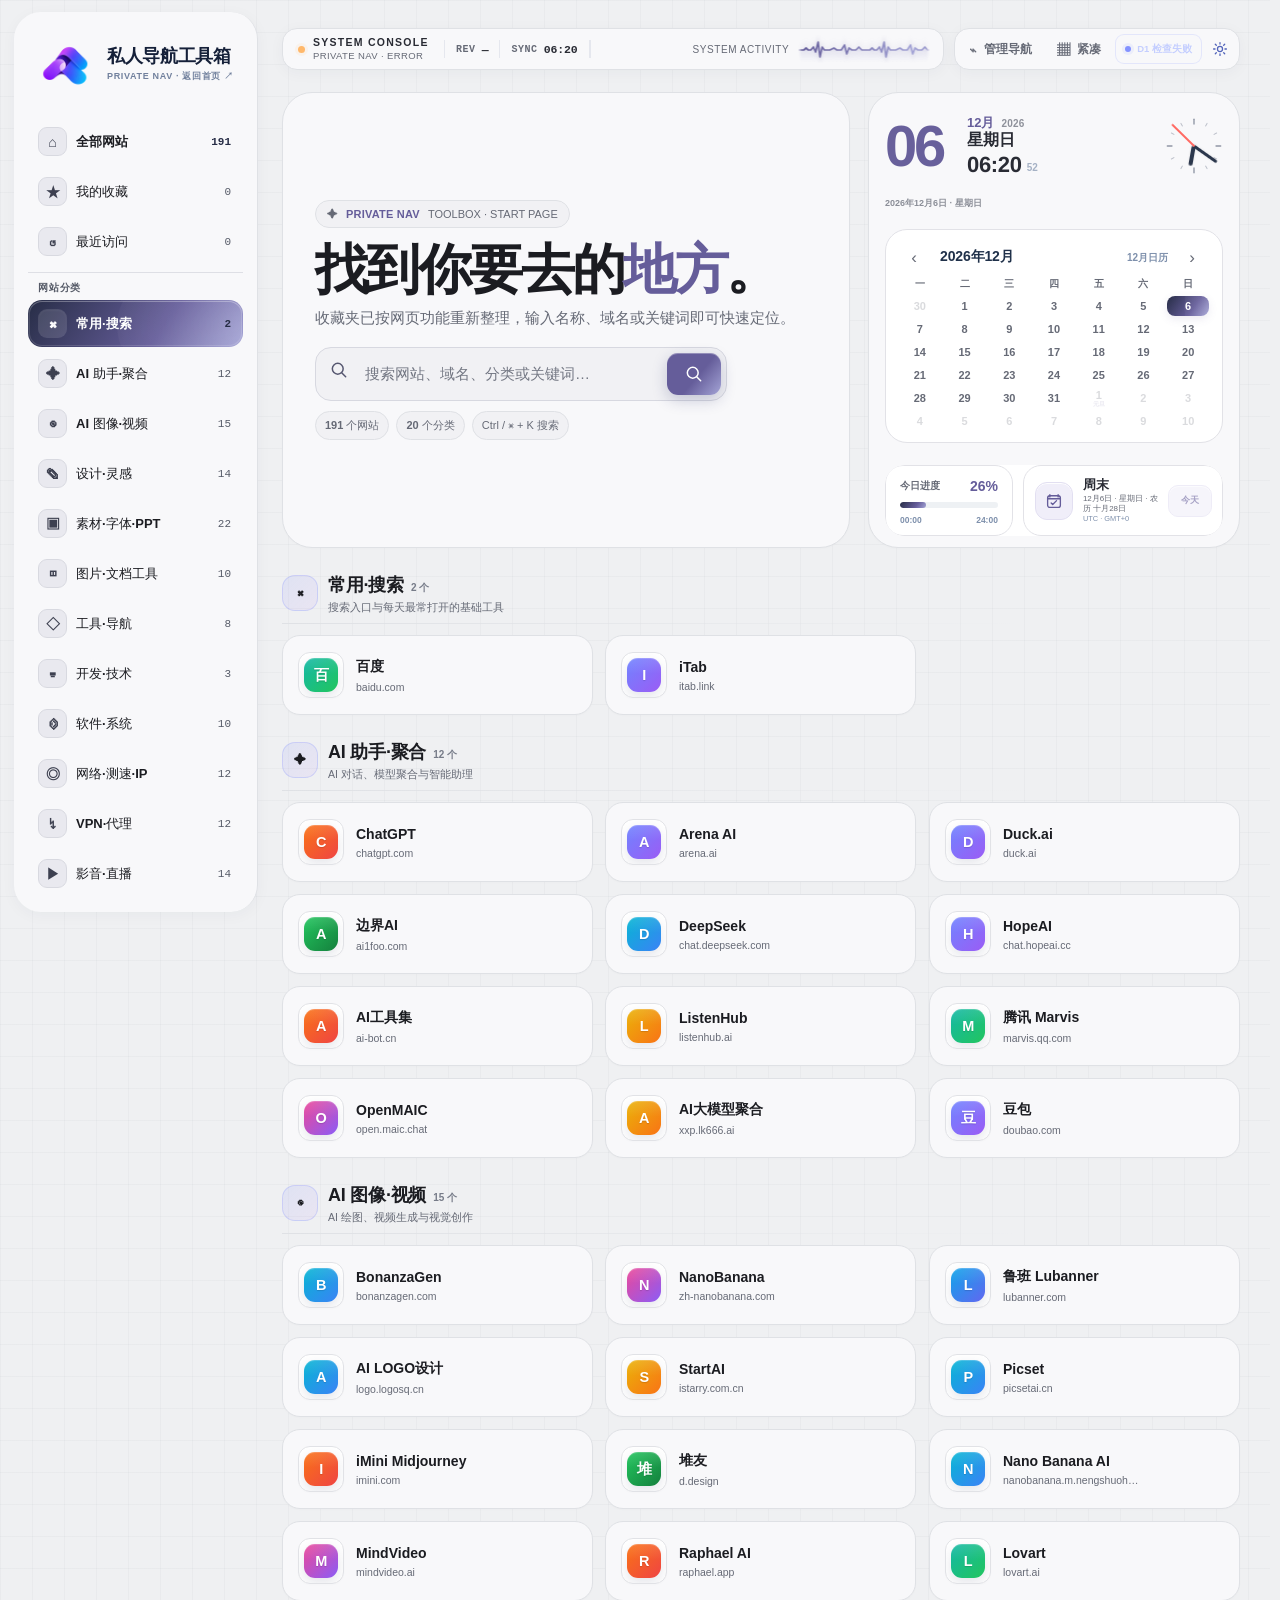
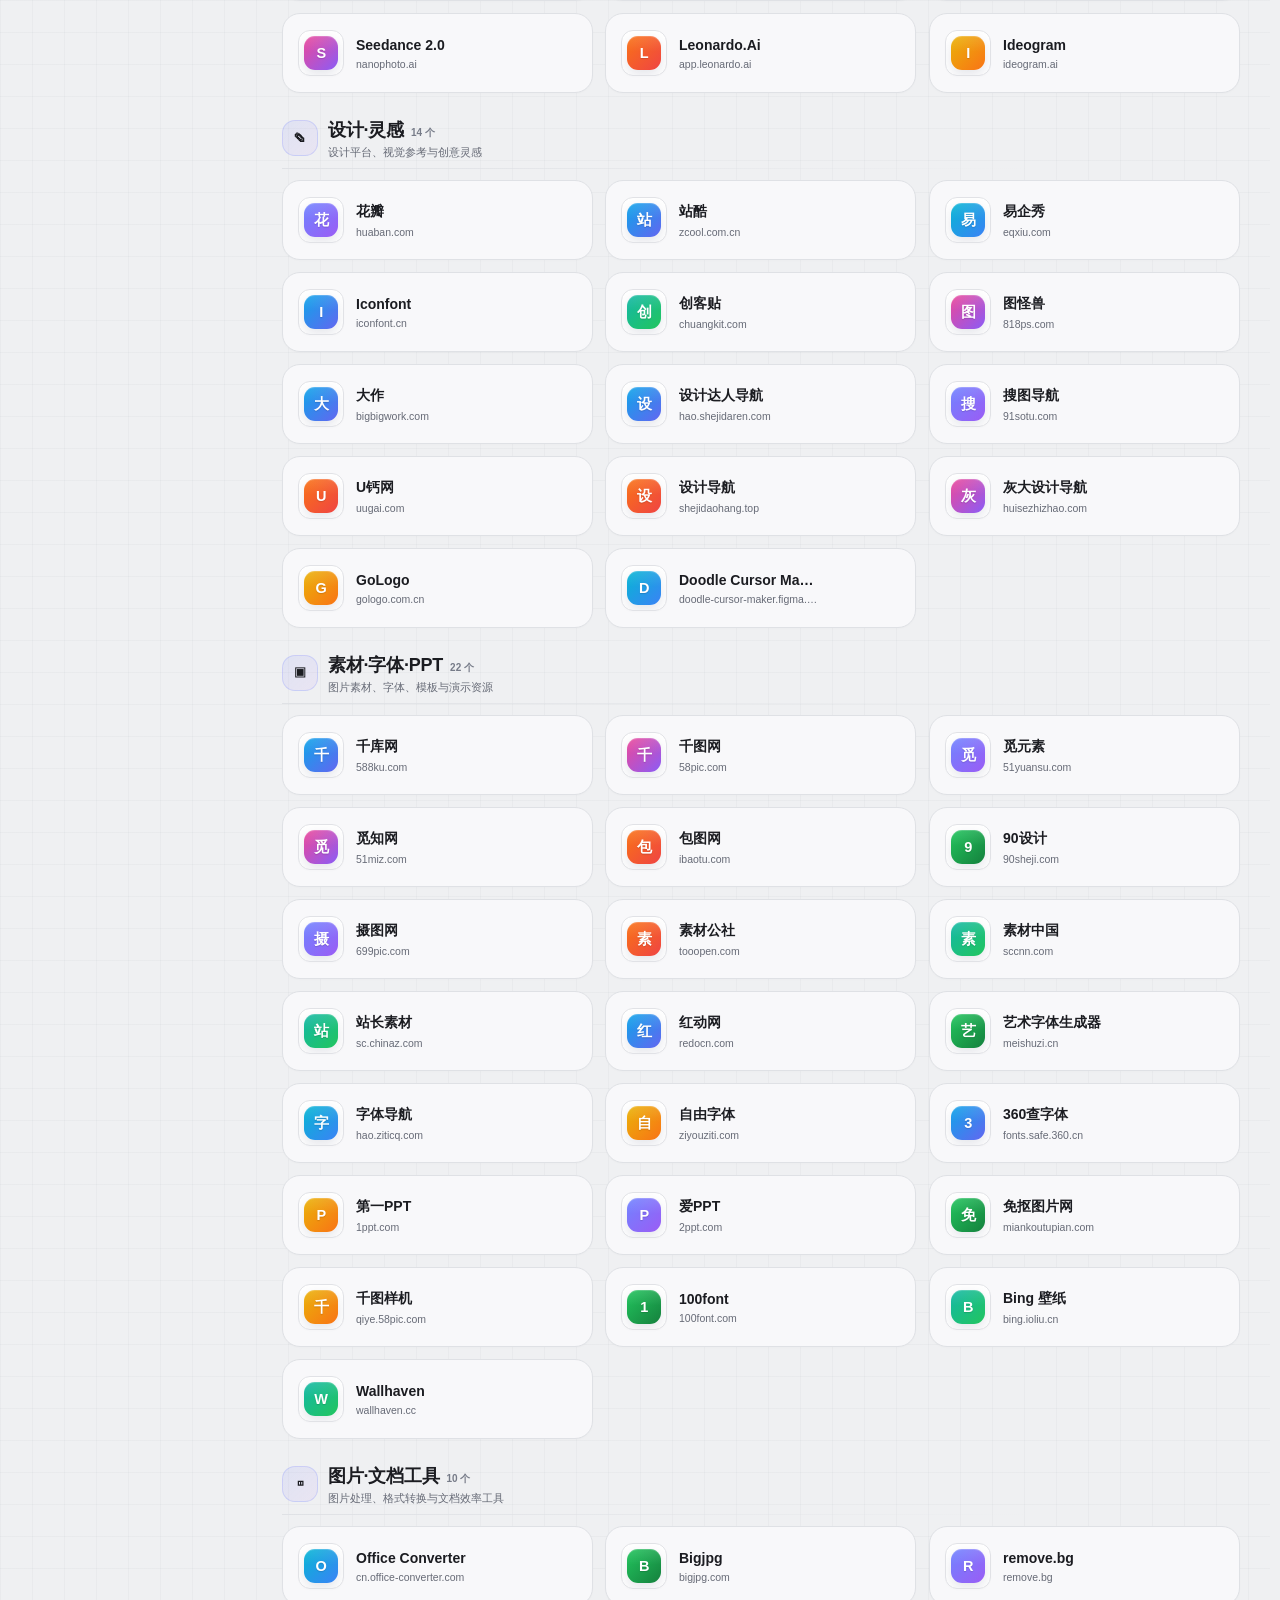
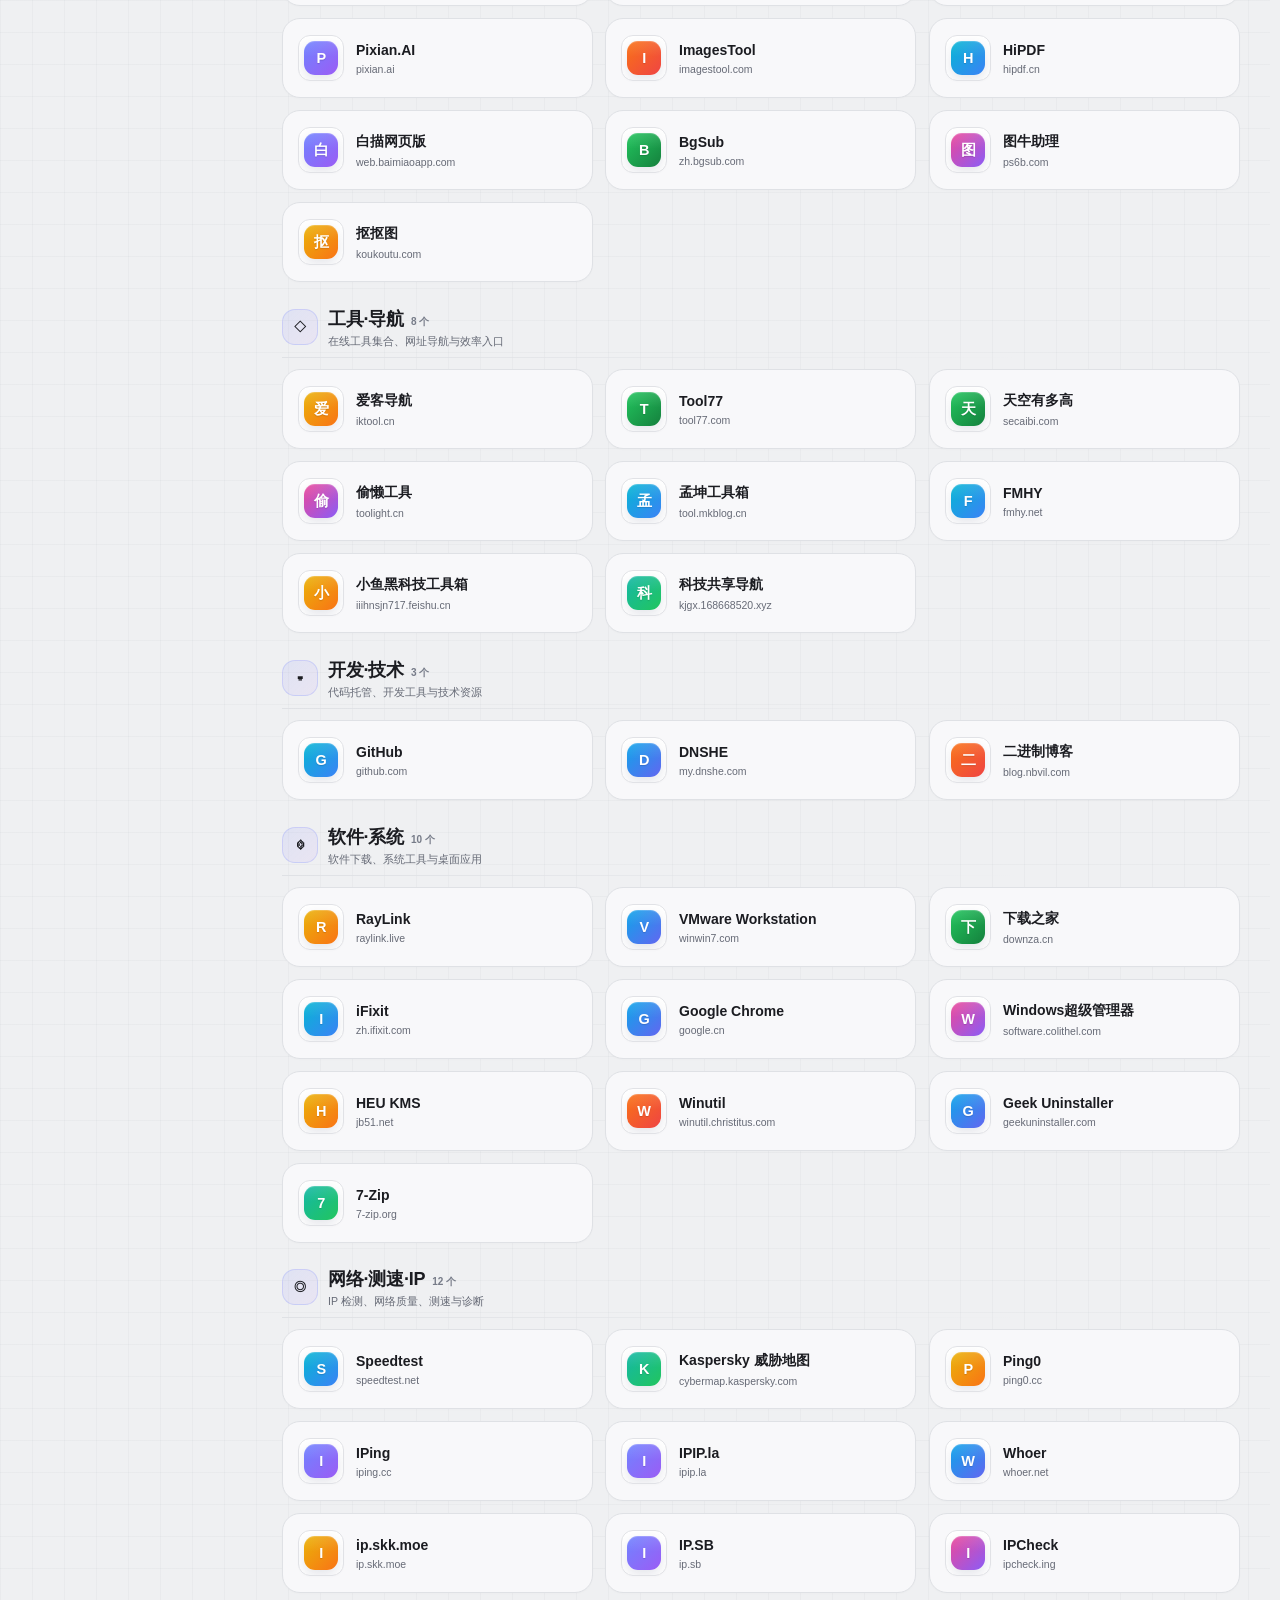
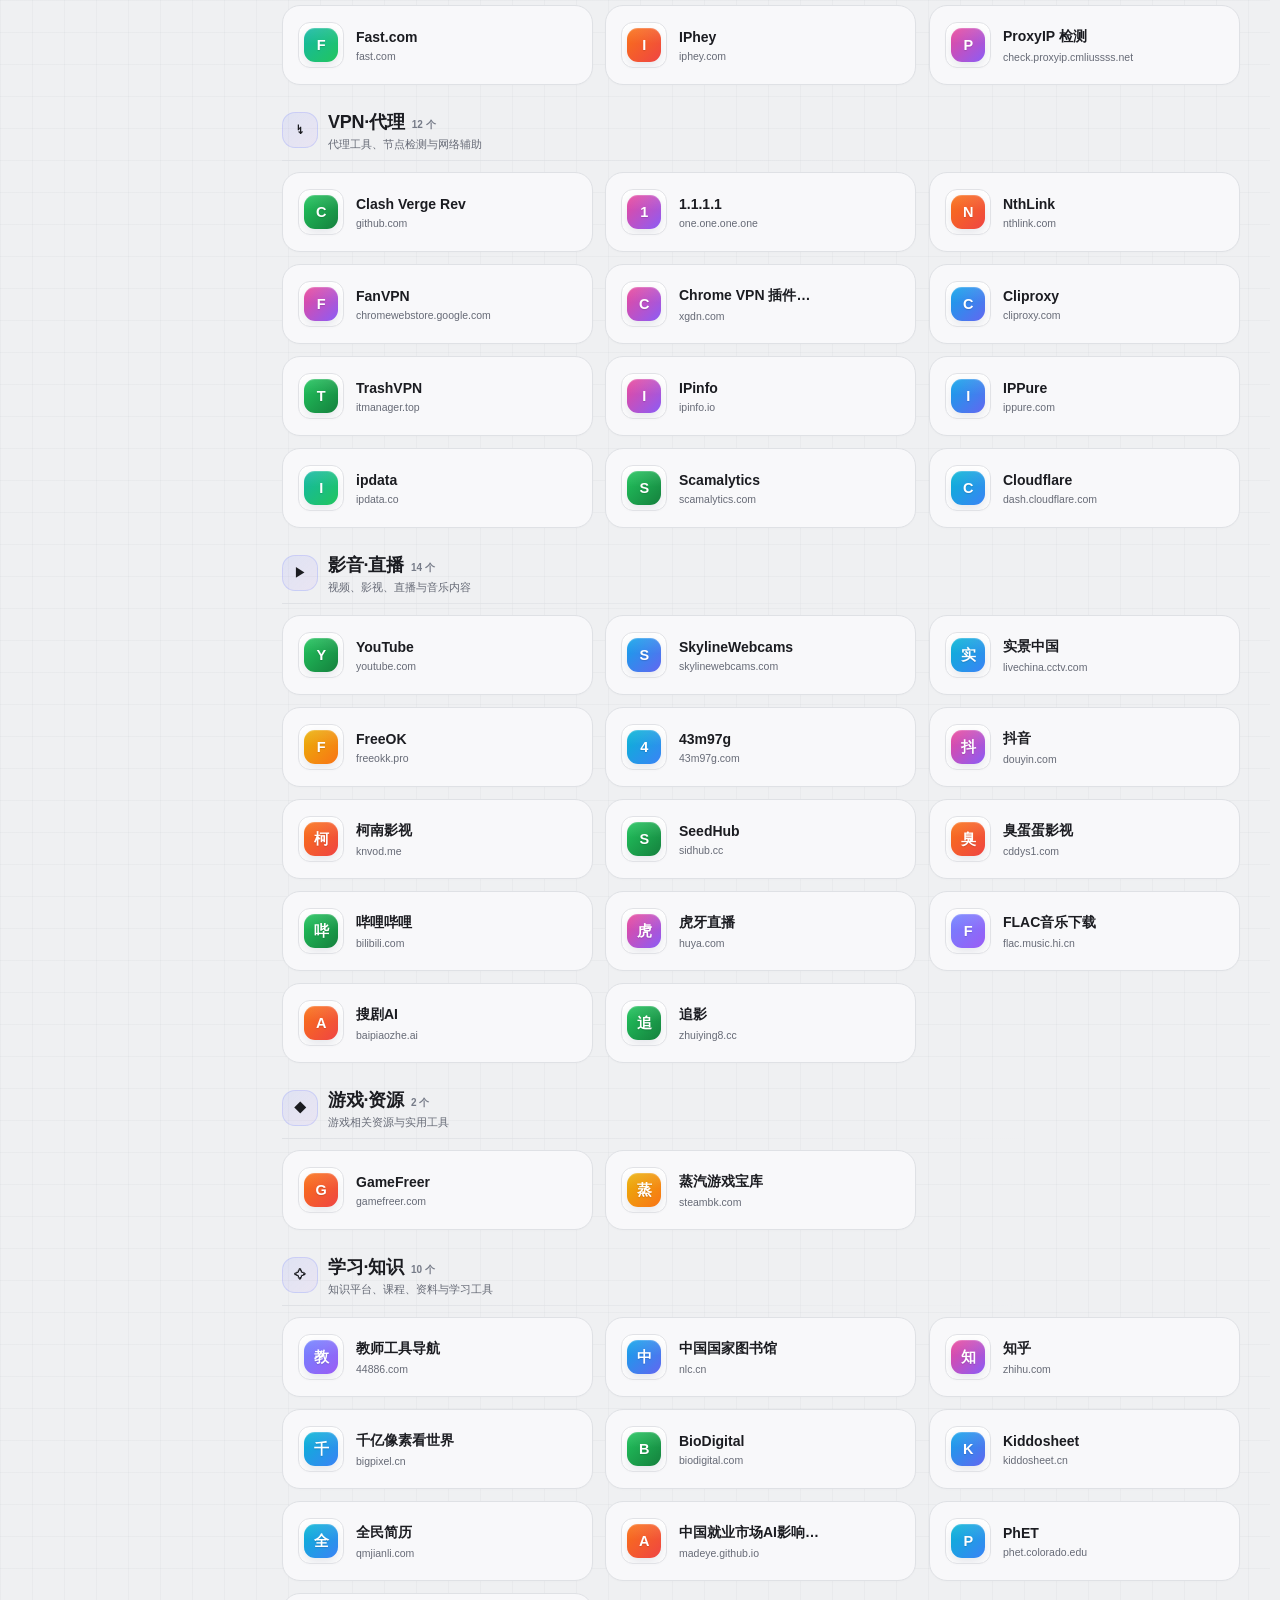
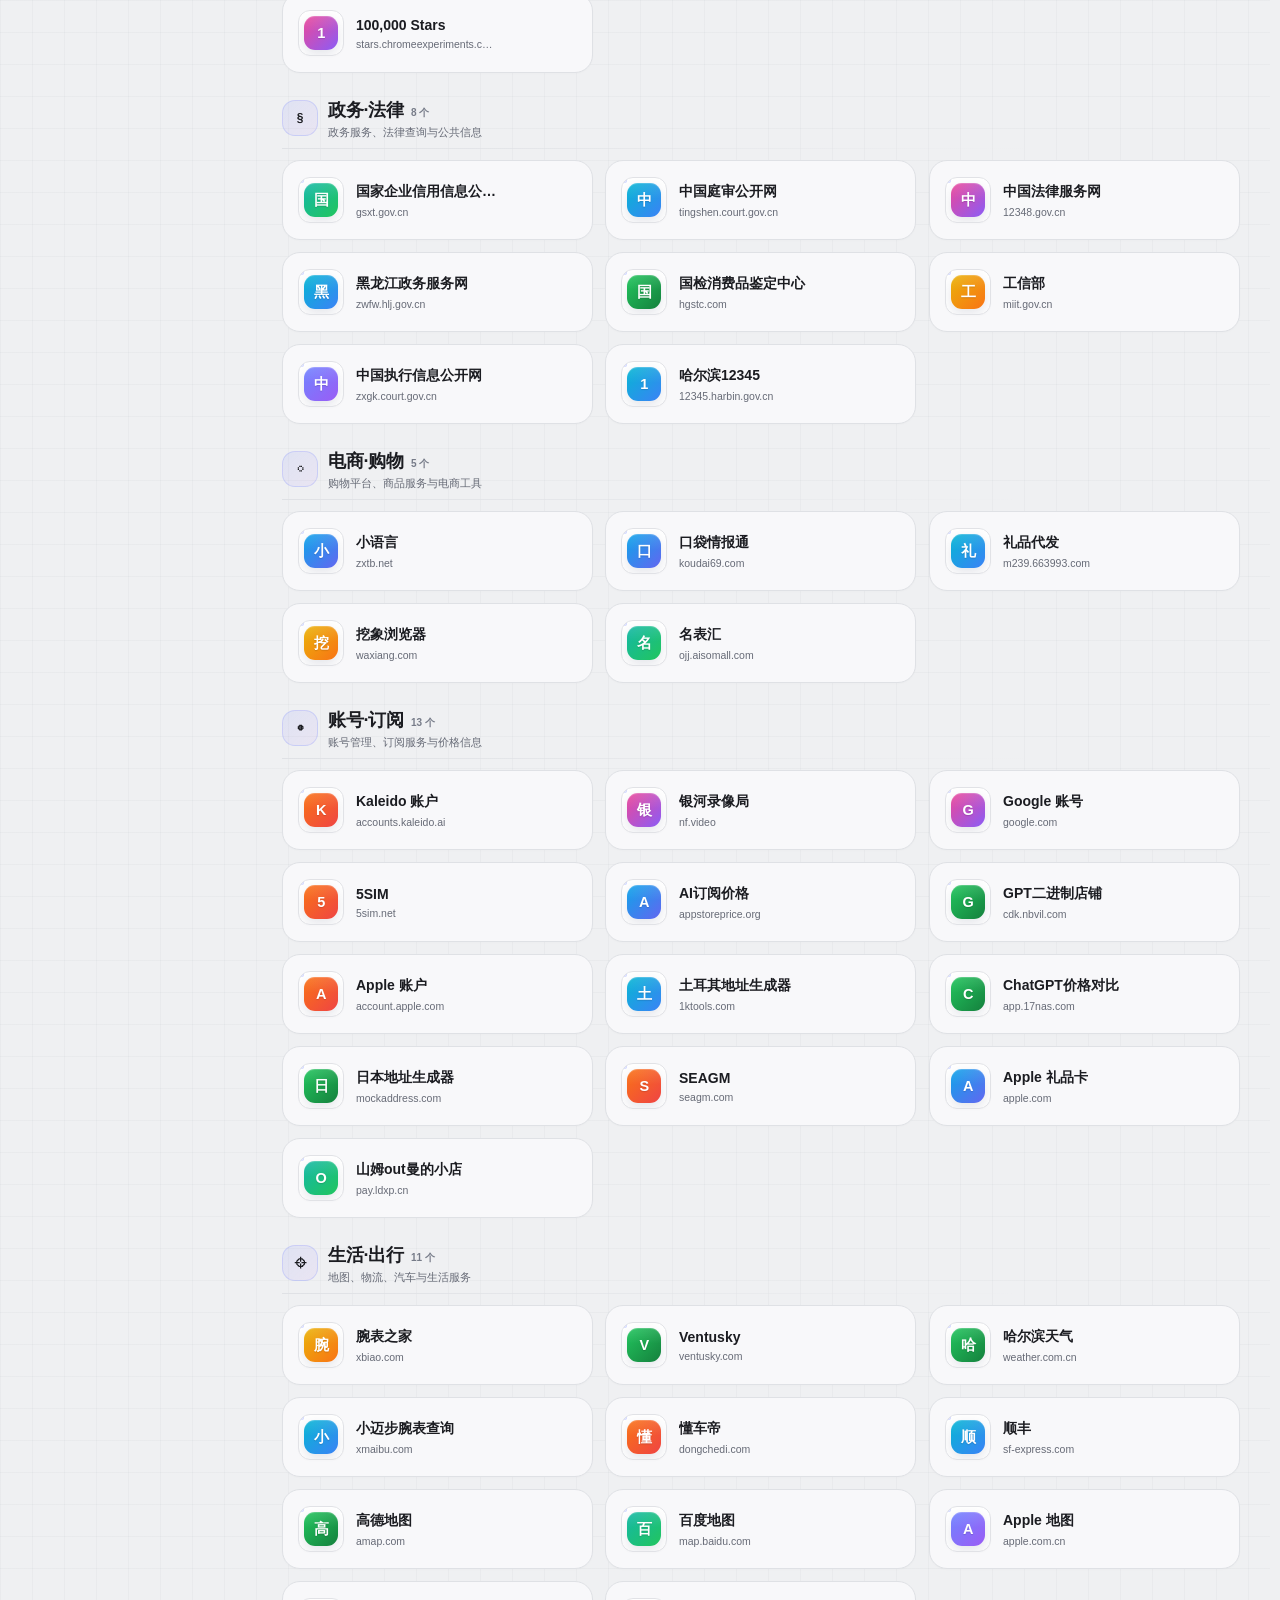
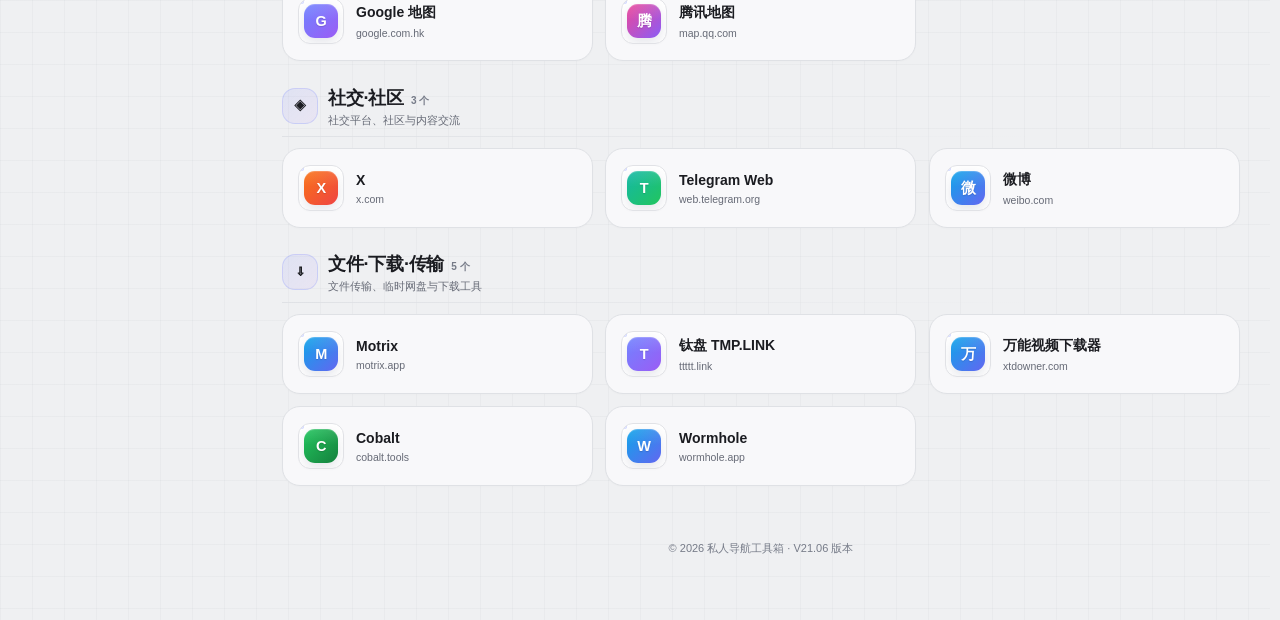
==== commit b2e403da: "V21.06" ====
--- a/cn/index.html
+++ b/cn/index.html
@@ -4,7 +4,7 @@
 <head>
 <meta charset="UTF-8">
 <meta name="viewport" content="width=device-width,initial-scale=1,viewport-fit=cover">
-<title>私人导航工具箱 · V21.01</title>
+<title>私人导航工具箱 · V21.06</title>
 <meta name="description" content="私人导航工具箱">
 <meta name="referrer" content="no-referrer">
 <meta http-equiv="Content-Security-Policy" content="default-src 'none'; img-src 'self' data: blob: https: http:; connect-src 'self' https:; font-src 'self' data:; style-src 'self' 'unsafe-inline'; script-src 'self' 'unsafe-inline'; base-uri 'none'; object-src 'none'; form-action 'none'">
@@ -18,7 +18,7 @@
 </style>
 <script  id="app-meta-v1891"  data-module="script-01.js">
 
-window.FXNAV_APP=Object.freeze({version:"21.01",build:"V21.01",schemaVersion:3,channel:"stable"});
+window.FXNAV_APP=Object.freeze({version:"21.06",build:"V21.06",schemaVersion:3,channel:"stable"});
 
 </script>
 <script  id="theme-boot-v1867"  data-module="script-02.js">
@@ -3967,8 +3967,8 @@
 <link rel="icon" type="image/png" sizes="64x64" href="/assets/runtime/favicon-985ed977.png">
 <link rel="shortcut icon" type="image/png" href="/assets/runtime/favicon-985ed977.png">
 
-<meta name="x-build" content="V21.01-20261128">
-<meta name="x-app-version" content="21.01">
+<meta name="x-build" content="V21.06-20261128">
+<meta name="x-app-version" content="21.06">
 
 <style data-module="style-03.css">
 :root{
@@ -8855,7 +8855,7 @@
         <span class="console-divider"></span>
         <span class="console-item cache"><span class="k">CACHE</span><strong id="consoleCache">0 KB</strong></span>
         <span class="console-divider"></span>
-        <span class="console-item build"><span class="k">BUILD</span><strong id="consoleBuildVersion">V21.01</strong></span>
+        <span class="console-item build"><span class="k">BUILD</span><strong id="consoleBuildVersion">V21.06</strong></span>
         <span class="console-spacer"></span>
         <span class="console-activity">
           <span class="k">SYSTEM ACTIVITY</span>
@@ -9015,7 +9015,7 @@
 
     <div id="fxD1LoadingV1946" class="fx-d1-loading-v1946" role="status">正在读取完整云端导航数据…</div>
     <div id="content"></div>
-    <div class="footer">© 2026 私人导航工具箱 · V21.01 版本</div>
+    <div class="footer">© 2026 私人导航工具箱 · V21.06 版本</div>
   </main>
 </div>
 
@@ -19506,45 +19506,59 @@
 
 
 
-<style id="v2101-light-studio-palette">
-/* V21.01: same color vocabulary as creative workspace. All changes scoped to light. */
-html[data-theme="light"]{--bg:#eff0f2;--bg2:#f8f8fa;--text:#1b1c21;--muted:#666a76;--muted2:#767b88;--line:#dfe1e5;--line2:#d3d5dc;--glass:#f8f8fa;--glass-strong:#f9f9fa;--soft:#e9e9ef;--soft2:#e4e4eb;--sidebar-bg:#f8f8fa;--drawer-bg:#f9f9fa;--option-bg:#fff;--option-text:#1b1c21;--accent:#5756c7;--accent2:#8579cb;--accent-soft:#5756c712;--shadow:0 12px 34px #242c450d;--shadow-soft:0 4px 16px #242c450b;--fx-optical-line:#dfe1e5;--fx-optical-top:#ffffffa0;--fx-caption:#666a76;--nav18-name:#292b34;--nav18-count:#6d7180;--nav18-icon:#55566f;--nav18-tile:#f0f0f3;--nav18-line:#dedfe5;--nav18-hover:#5756c70d;--nav18-active:linear-gradient(105deg,#e4e4f7,#eae7f5);--nav18-active-text:#4844a5;--nav18-active-tile:#ffffff85;--nav18-focus:#5756c7;--nav18-divider:#dedfe5;--nav18-section:#6c707d;--login-card-surface:#f9f9fa;--login-color:#1b1c21;--login-secondary:#666a76;--login-tertiary:#767b88;--login-input:#f0f0f3;--login-input-edge:#dfe1e5;--login-edge:#dfe1e5;--login-accent:#5756c7;--login-button:linear-gradient(110deg,#5756c7,#8579cb);--login-focus:#5756c750;--login-button-shadow:0 6px 18px #5756c71a}
+<style id="v2104-light-studio-palette">
+/* V21.06: original PRIVATE NAV showcase gradient and adapted elliptical highlight. All changes scoped to light. */
+html[data-theme="light"]{--studio-feature-gradient:linear-gradient(125deg,#272d46,#655d9a 62%,#a4a4d6);--studio-feature-material:radial-gradient(ellipse 56% 180% at 96% 55%,#ffffff1b 0%,#ffffff09 97%,transparent 98%),var(--studio-feature-gradient);--bg:#eff0f2;--bg2:#f8f8fa;--text:#1b1c21;--muted:#666a76;--muted2:#767b88;--line:#dfe1e5;--line2:#d3d5dc;--glass:#f8f8fa;--glass-strong:#f9f9fa;--soft:#e9e9ef;--soft2:#e4e4eb;--sidebar-bg:#f8f8fa;--drawer-bg:#f9f9fa;--option-bg:#fff;--option-text:#1b1c21;--accent:#655d9a;--accent2:#a4a4d6;--accent-soft:#655d9a12;--shadow:0 12px 34px #242c450d;--shadow-soft:0 4px 16px #242c450b;--fx-optical-line:#dfe1e5;--fx-optical-top:#ffffffa0;--fx-caption:#666a76;--nav18-name:#1b1c21;--nav18-count:#565b68;--nav18-icon:#3d4050;--nav18-tile:#e9e9ef;--nav18-line:#d8d9e0;--nav18-hover:#e7e7ed;--nav18-active:var(--studio-feature-material);--nav18-active-text:#fff;--nav18-active-tile:#ffffff20;--nav18-focus:#655d9a;--nav18-divider:#dedfe5;--nav18-section:#6c707d;--login-card-surface:#f9f9fa;--login-color:#1b1c21;--login-secondary:#666a76;--login-tertiary:#767b88;--login-input:#f0f0f3;--login-input-edge:#dfe1e5;--login-edge:#dfe1e5;--login-accent:#655d9a;--login-button:var(--studio-feature-material);--login-focus:#655d9a50;--login-button-shadow:0 6px 18px #655d9a1a}
 html[data-theme="light"] body,html.fx-glass-fallback[data-theme="light"] body,html.fx-qq-compat[data-theme="light"] body{background-color:#eff0f2!important;background-image:linear-gradient(#24283b07 1px,transparent 1px),linear-gradient(90deg,#24283b07 1px,transparent 1px)!important;background-size:32px 32px!important;background-attachment:scroll!important;color:#1b1c21!important}
 html[data-theme="light"] body::before{display:none!important}
 html[data-theme="light"] body :is(#sidebar.sidebar,.system-console,.tool-cluster,.compact-bar){background:#f8f8fa!important;border-color:#dfe1e5!important;box-shadow:0 3px 15px #242c450a!important;backdrop-filter:none!important;-webkit-backdrop-filter:none!important}
-html[data-theme="light"] body .home-layout #hero{background:radial-gradient(ellipse at 100% 0%,#e7e5f6 0%,transparent 58%),#f9f9fa!important;border-color:#dfe1e5!important;box-shadow:0 10px 30px #242c450d!important;backdrop-filter:none!important;-webkit-backdrop-filter:none!important}
-html[data-theme="light"] body #hero .hero-art{opacity:.22!important}
+html[data-theme="light"] body .home-layout #hero{background:#f8f8fa!important;border-color:#dfe1e5!important;box-shadow:0 10px 30px #242c450d!important;backdrop-filter:none!important;-webkit-backdrop-filter:none!important}
+html[data-theme="light"] body #hero .hero-art{display:none!important}
+html[data-theme="light"] body #hero::before,html[data-theme="light"] body #hero::after{content:none!important;display:none!important}
 html[data-theme="light"] body #hero h1{color:#1b1c21!important;text-shadow:none!important}
-html[data-theme="light"] body #hero h1 .liquid-title-accent{color:#5756c7!important;-webkit-text-fill-color:#5756c7!important;background:none!important;text-shadow:none!important}
+html[data-theme="light"] body #hero h1 .liquid-title-accent{color:#655d9a!important;-webkit-text-fill-color:#655d9a!important;background:none!important;text-shadow:none!important}
 html[data-theme="light"] body #hero p{color:#666a76!important}
-html[data-theme="light"] body #hero .eyebrow-private-nav{color:#5756c7!important;-webkit-text-fill-color:#5756c7!important;background:none!important}
+html[data-theme="light"] body #hero .eyebrow-private-nav{color:#655d9a!important;-webkit-text-fill-color:#655d9a!important;background:none!important}
 html[data-theme="light"] body #hero :is(.eyebrow,.pill){background:#f1f1f4!important;border-color:#dfe1e5!important;color:#666a76!important;box-shadow:none!important}
 html[data-theme="light"] body .home-layout #hero .hero-primary .search-wrap .search-panel .search-row{background:#f1f1f4!important;border-color:#d7d8e0!important;box-shadow:none!important;backdrop-filter:none!important;-webkit-backdrop-filter:none!important}
 html[data-theme="light"] body #hero .search-row .search-symbol{background:transparent!important;border-color:transparent!important;box-shadow:none!important;color:#55566f!important}
 html[data-theme="light"] body #hero #searchInput{color:#1b1c21!important}html[data-theme="light"] body #hero #searchInput::placeholder{color:#737783!important}
-html[data-theme="light"] body #hero .liquid-search-btn{--fx-search-a:#5756c7;--fx-search-b:#6c63c7;--fx-search-c:#8579cb;background:linear-gradient(110deg,#5756c7,#8579cb)!important;box-shadow:0 3px 10px #5756c725!important;color:white!important}
-html[data-theme="light"] body .home-layout>.hero-datetime.calendar-ref-v1838{--cal-accent:#5756c7!important;--cal-accent2:#8579cb!important;--cal-shell:#f8f8fa!important;--cal-panel:#fff!important;--cal-panel-strong:#f8f8fa!important;--cal-edge:#dfe1e5!important;--holiday-accent:#5756c7;background:#f8f8fa!important;border-color:#dfe1e5!important;box-shadow:0 10px 30px #242c450d!important;backdrop-filter:none!important;-webkit-backdrop-filter:none!important}
+html[data-theme="light"] body #hero .liquid-search-btn{--fx-search-a:#655d9a;--fx-search-b:#655d9a;--fx-search-c:#a4a4d6;background:var(--studio-feature-material)!important;box-shadow:0 2px 6px #655d9a1a!important;color:white!important}
+html[data-theme="light"] body .home-layout>.hero-datetime.calendar-ref-v1838{--cal-accent:#655d9a!important;--cal-accent2:#a4a4d6!important;--cal-shell:#f8f8fa!important;--cal-panel:#fff!important;--cal-panel-strong:#f8f8fa!important;--cal-edge:#dfe1e5!important;--holiday-accent:#655d9a;background:#f8f8fa!important;border-color:#dfe1e5!important;box-shadow:0 10px 30px #242c450d!important;backdrop-filter:none!important;-webkit-backdrop-filter:none!important}
 html[data-theme="light"] body .calendar-ref-v1838 :is(.calendar-ref-monthbox,.calendar-ref-bottom,.calendar-ref-progress,.calendar-ref-selected){background:#fff!important;border-color:#e2e2e7!important;box-shadow:none!important;backdrop-filter:none!important;-webkit-backdrop-filter:none!important}
-html[data-theme="light"] body .calendar-ref-v1838 .calendar-ref-day{background:none!important;color:#5756c7!important;-webkit-text-fill-color:#5756c7!important;filter:none!important;text-shadow:none!important}
-html[data-theme="light"] body .calendar-ref-v1838 :is(.calendar-ref-monthline b,.calendar-ref-progress-head b){color:#5756c7!important}
+html[data-theme="light"] body .calendar-ref-v1838 .calendar-ref-day{background:none!important;color:#655d9a!important;-webkit-text-fill-color:#655d9a!important;filter:none!important;text-shadow:none!important}
+html[data-theme="light"] body .calendar-ref-v1838 :is(.calendar-ref-monthline b,.calendar-ref-progress-head b){color:#655d9a!important}
 html[data-theme="light"] body .calendar-ref-v1838 :is(.calendar-ref-digital,.calendar-ref-meta>strong,.calendar-ref-selected-copy strong,#calendarMonthTitle){color:#292b34!important}
 html[data-theme="light"] body .calendar-ref-v1838 :is(.calendar-day,.calendar-nav,.calendar-weekdays span,.calendar-ref-progress-head,.calendar-ref-selected-copy span){color:#666a76!important}
-html[data-theme="light"] body .calendar-ref-v1838 .calendar-day.today{background:#5756c7!important;color:#fff!important;box-shadow:0 3px 8px #5756c720!important}
-html[data-theme="light"] body .calendar-ref-v1838 .calendar-day.selected:not(.today){background:#e9e7f7!important;color:#4844a5!important;box-shadow:none!important}
-html[data-theme="light"] body .calendar-ref-v1838 .calendar-ref-progress-track i{background:linear-gradient(90deg,#5756c7,#8579cb)!important;box-shadow:none!important}
-html[data-theme="light"] body .calendar-ref-v1838 :is(.calendar-ref-selected-icon,.datetime-today){background:#f0eef9!important;border-color:#e2dff1!important;color:#5756c7!important}
+html[data-theme="light"] body .calendar-ref-v1838 .calendar-day.today{background:var(--studio-feature-material)!important;color:#fff!important;box-shadow:0 3px 8px #655d9a20!important}
+html[data-theme="light"] body .calendar-ref-v1838 .calendar-day.selected:not(.today){background:#e9e7f7!important;color:#534b83!important;box-shadow:none!important}
+html[data-theme="light"] body .calendar-ref-v1838 .calendar-ref-progress-track i{background:var(--studio-feature-gradient)!important;box-shadow:none!important}
+html[data-theme="light"] body .calendar-ref-v1838 :is(.calendar-ref-selected-icon,.datetime-today){background:#f0eef9!important;border-color:#e2dff1!important;color:#655d9a!important}
 html[data-theme="light"] body #content .card.glass{background:#f8f8fa!important;border-color:#dfe1e5!important;box-shadow:0 3px 10px #242c4509!important;backdrop-filter:none!important;-webkit-backdrop-filter:none!important}
 html[data-theme="light"] body #content .card.glass :is(.card-title,.site-name){color:#1b1c21!important;text-shadow:none!important}
 html[data-theme="light"] body #content .card.glass .site-icon{background:#fff!important;border-color:#e1e2e6!important;box-shadow:0 2px 6px #242c4509!important}
 html[data-theme="light"] body #content .section-title{color:#1b1c21!important}
 html[data-theme="light"] body #content :is(.card-url,.section-desc,.section-sub){color:#666a76!important}
-@media(hover:hover) and (pointer:fine){html[data-theme="light"] body #content .card.glass:hover{background:#fff!important;border-color:#a8a5df!important;box-shadow:0 6px 16px #5756c713!important}}
-html[data-theme="light"] body .system-console{--wave-a:#5756c7;--wave-b:#8579cb}
+@media(hover:hover) and (pointer:fine){html[data-theme="light"] body #content .card.glass:hover{background:#fff!important;border-color:#b1acc9!important;box-shadow:0 6px 16px #655d9a13!important}}
+html[data-theme="light"] body .system-console{--wave-a:#655d9a;--wave-b:#a4a4d6}
 html[data-theme="light"] body .system-console :is(.console-brand-copy b,.console-item strong){color:#292b34!important}
 html[data-theme="light"] body .system-console :is(.console-brand-copy small,.console-item .k,.console-activity .k){color:#666a76!important}
-html[data-theme="light"] body :is(#themeBtn,#compactThemeBtn){color:#5756c7!important}
+html[data-theme="light"] body :is(#themeBtn,#compactThemeBtn){color:#655d9a!important}
 html[data-theme="light"] body :is(.drawer,.login-card,.site-editor,.category-icon-editor,.fx-icon-library,.fx-wallpaper-dialog,.fx-dialog,.command-panel){border-color:#dfe1e5!important}
 html[data-theme="light"]{scrollbar-color:#b9b9cb transparent}html[data-theme="light"] :is(body,.sidebar,.drawer){scrollbar-color:#b9b9cb transparent}
+/* V21.06 — editorial contrast, no extra decorative layers. */
+html[data-theme="light"] body #sidebar.sidebar :is(.sidebar-pinned,#categoryNav) .nav-btn .nav-name{font-weight:650!important}
+html[data-theme="light"] body #sidebar.sidebar :is(.sidebar-pinned,#categoryNav) .nav-btn:is(.active,.scroll-active) .nav-name{font-weight:700!important}
+html[data-theme="light"] body #sidebar.sidebar .sidebar-categories::before{color:#565b68!important;font-weight:650!important}
+html[data-theme="light"] body .home-layout #hero,html[data-theme="light"] body .home-layout>.hero-datetime.calendar-ref-v1838{box-shadow:0 1px 2px #16172204!important}
+html[data-theme="light"] body #content .card.glass{box-shadow:0 1px 2px #16172204!important}
+html[data-theme="light"] body #hero .liquid-search-btn:hover{background:var(--studio-feature-material)!important}
+html[data-theme="light"] body .calendar-ref-v1838 :is(.calendar-ref-monthline span,.calendar-current-full){color:#666a76!important}
+html[data-theme="light"] body #content .card.glass .site-icon{box-shadow:0 1px 2px #16172204!important}
+/* Original source gradient: all three stops, 125 degrees. The curved sheen is adapted to compact controls without extra DOM or filters. */
+html[data-theme="light"]:not([data-theme="liquid"]) body #sidebar.sidebar :is(.sidebar-pinned,#categoryNav) .nav-btn:is(.active,.scroll-active) .nav-count{color:#272d46!important;-webkit-text-fill-color:#272d46!important;font-weight:700!important}
+html[data-theme="light"]:not([data-theme="liquid"]) body #sidebar.sidebar :is(.sidebar-pinned,#categoryNav) .nav-btn:is(.active,.scroll-active){box-shadow:inset 0 1px 0 #ffffff30,inset 0 0 0 1px #ffffff24!important}
+html[data-theme="light"] body #hero .liquid-search-btn{box-shadow:0 2px 6px #272d4620,inset 0 0 0 1px #ffffff24!important}
 </style>
 </body>
 </html>
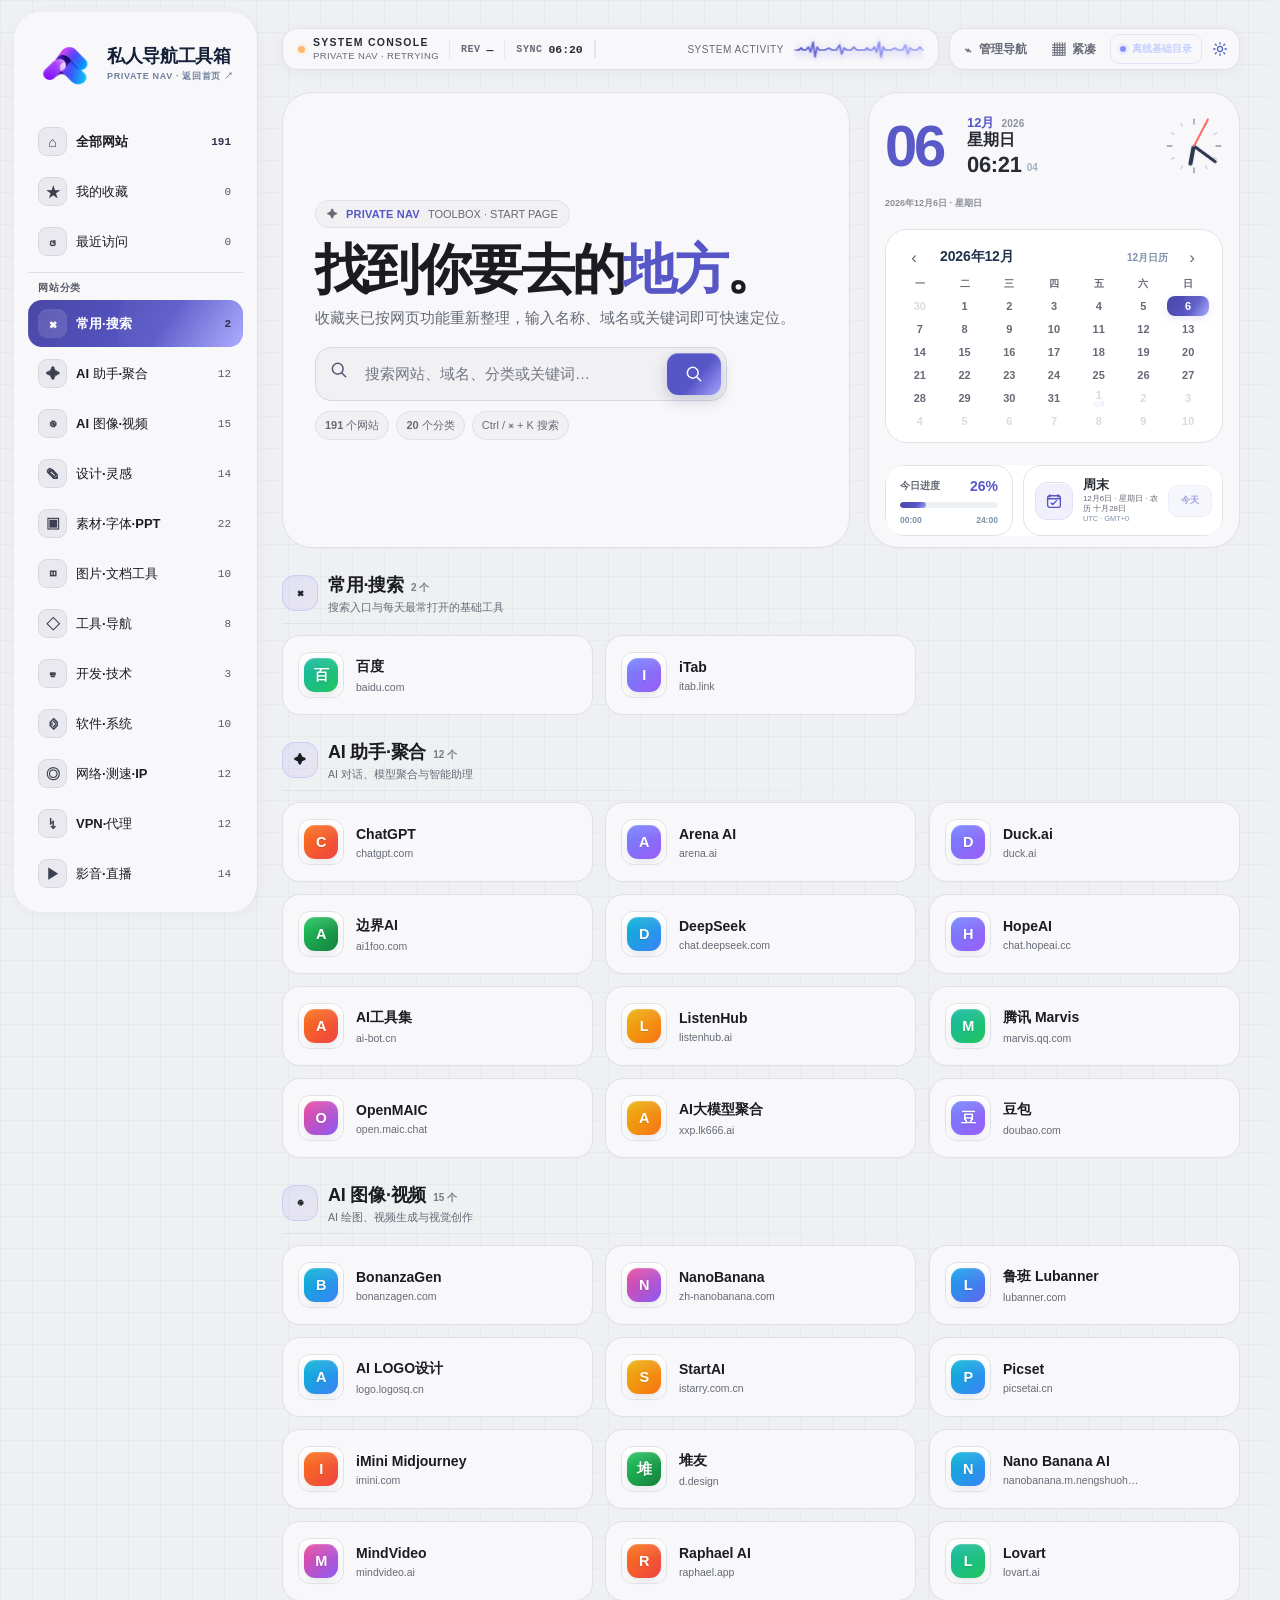
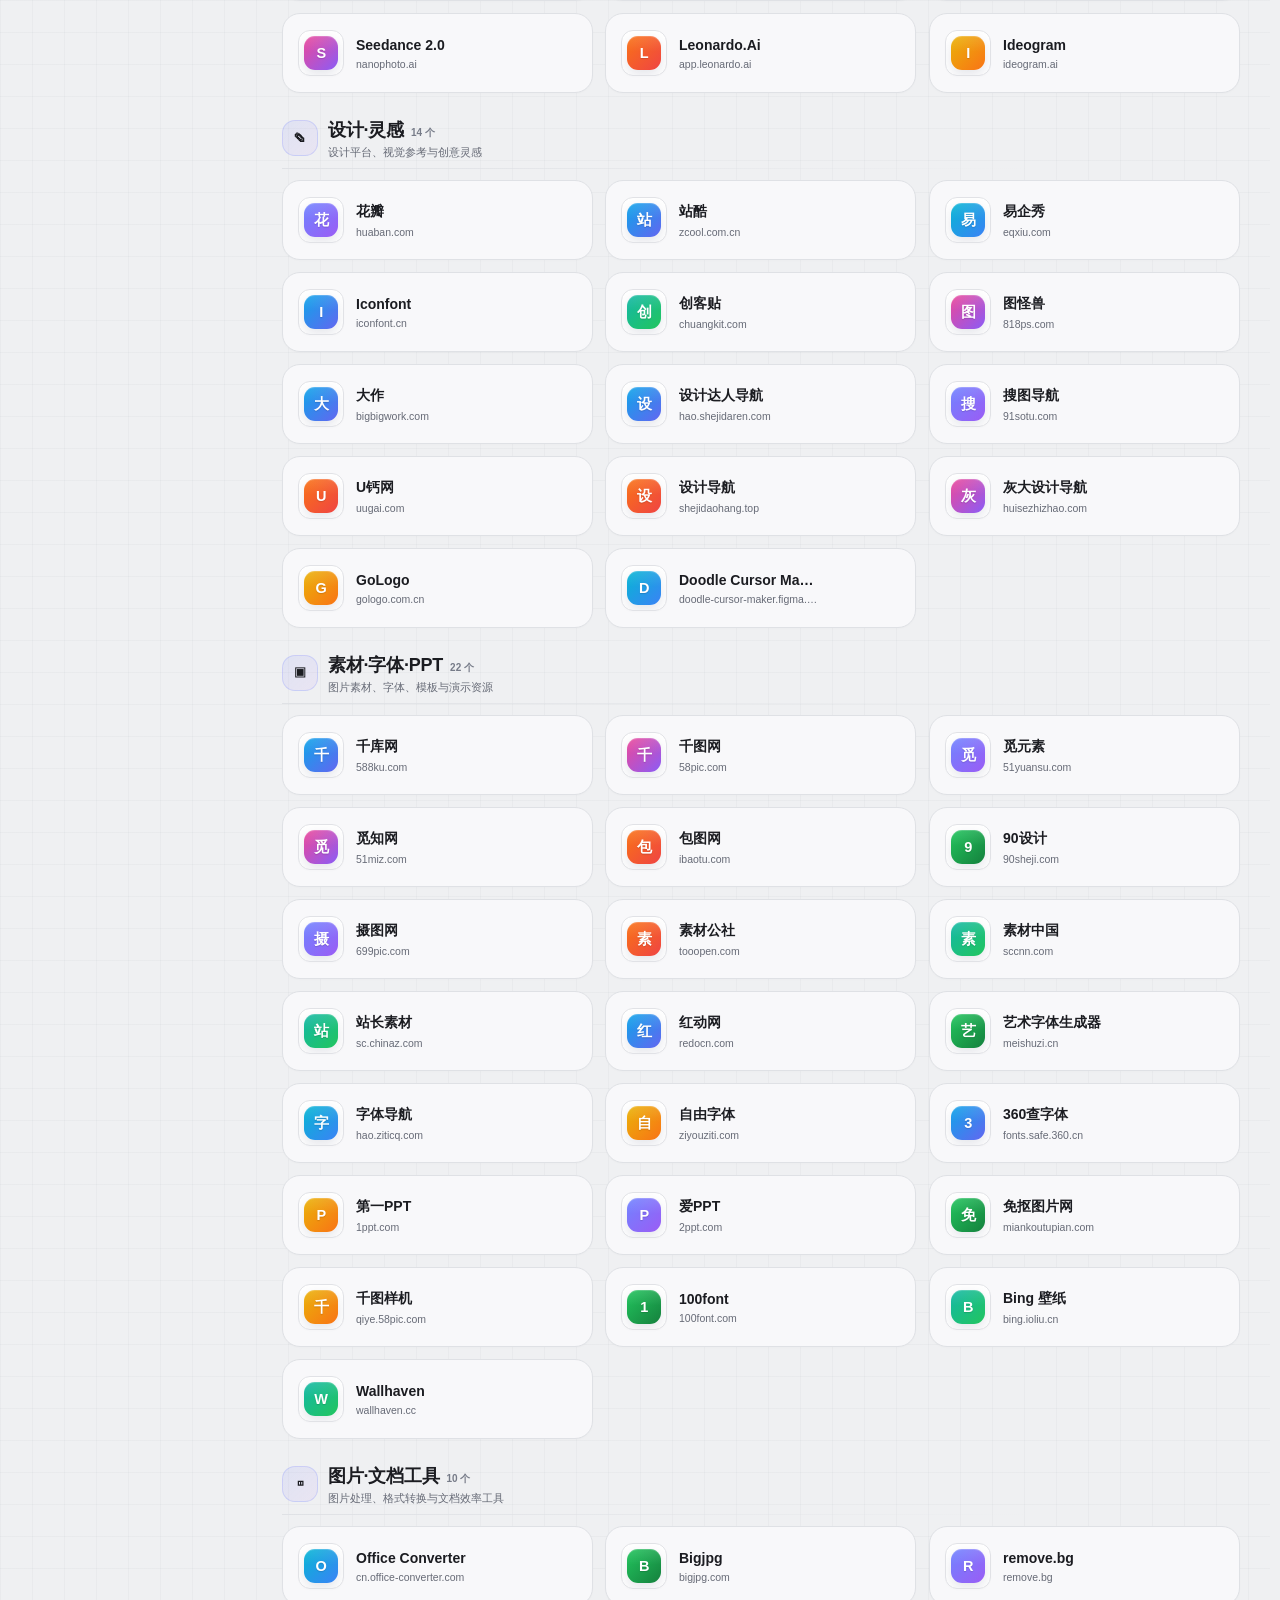
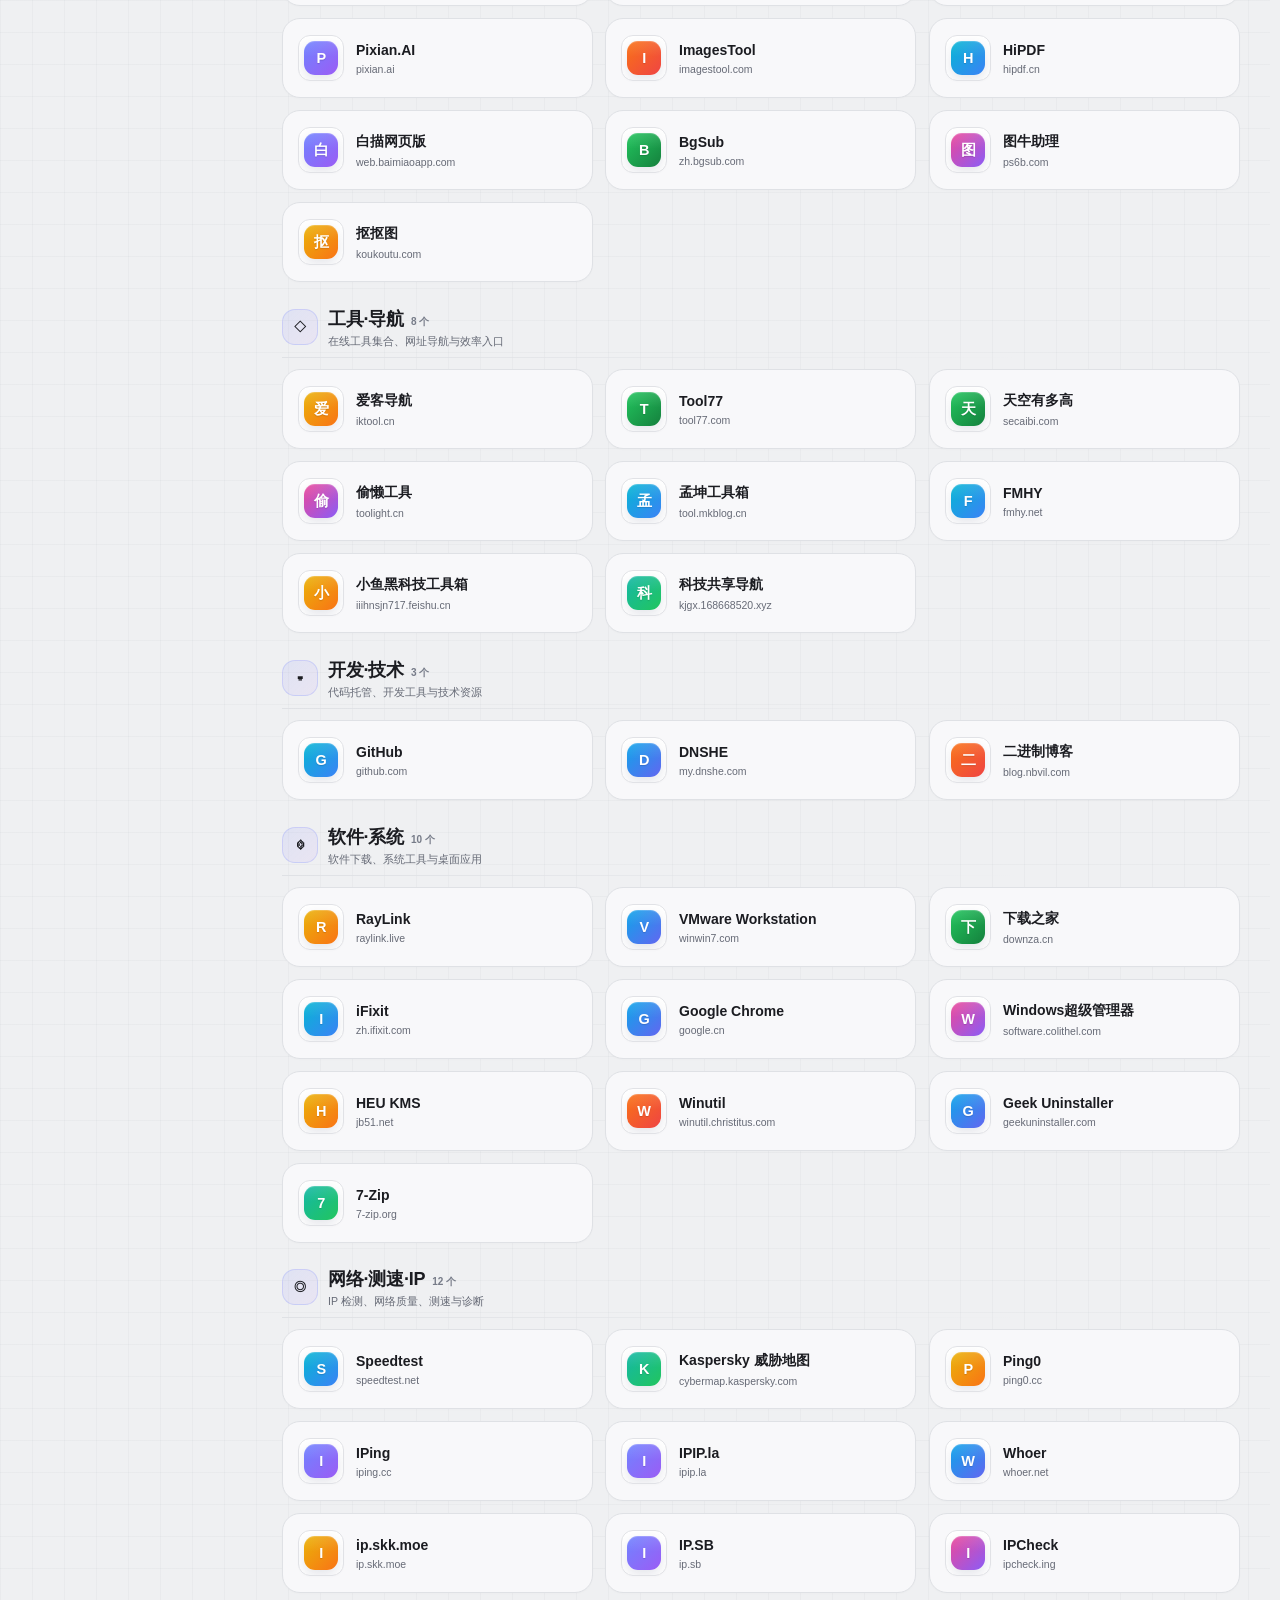
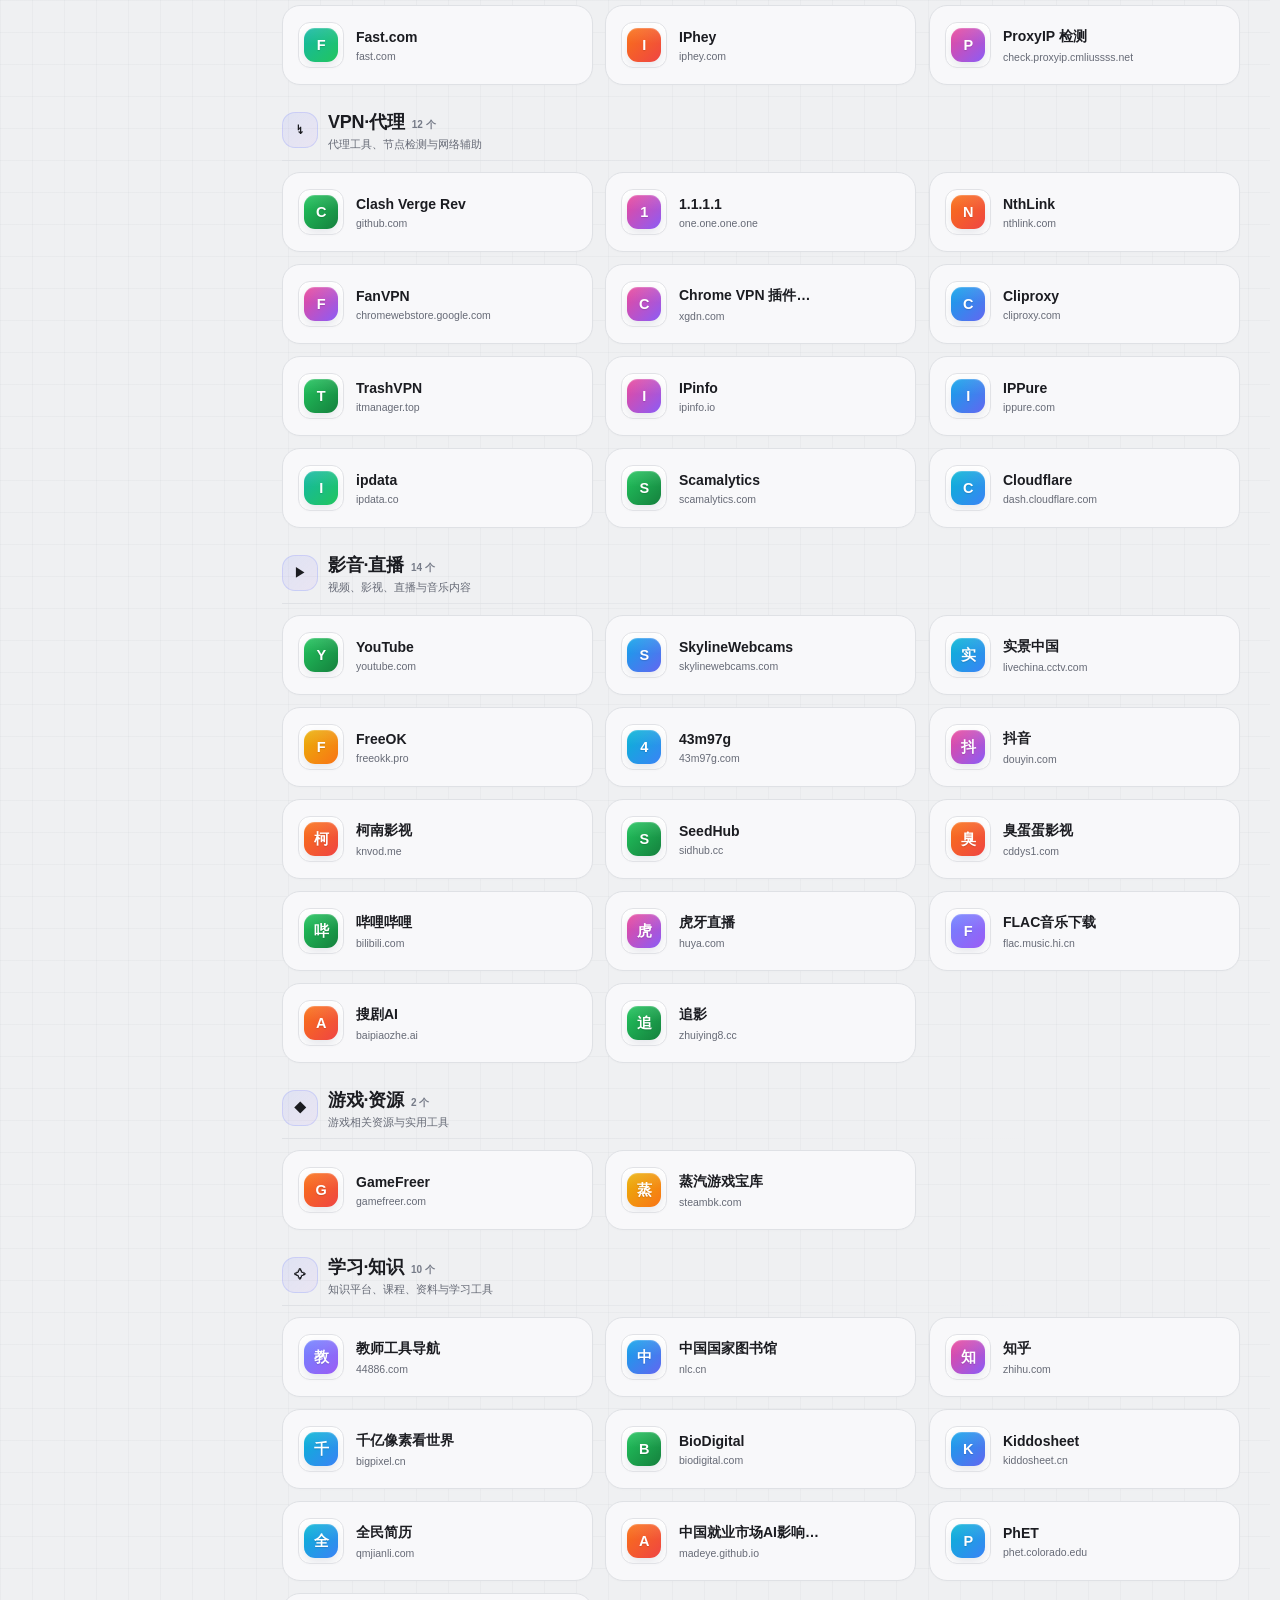
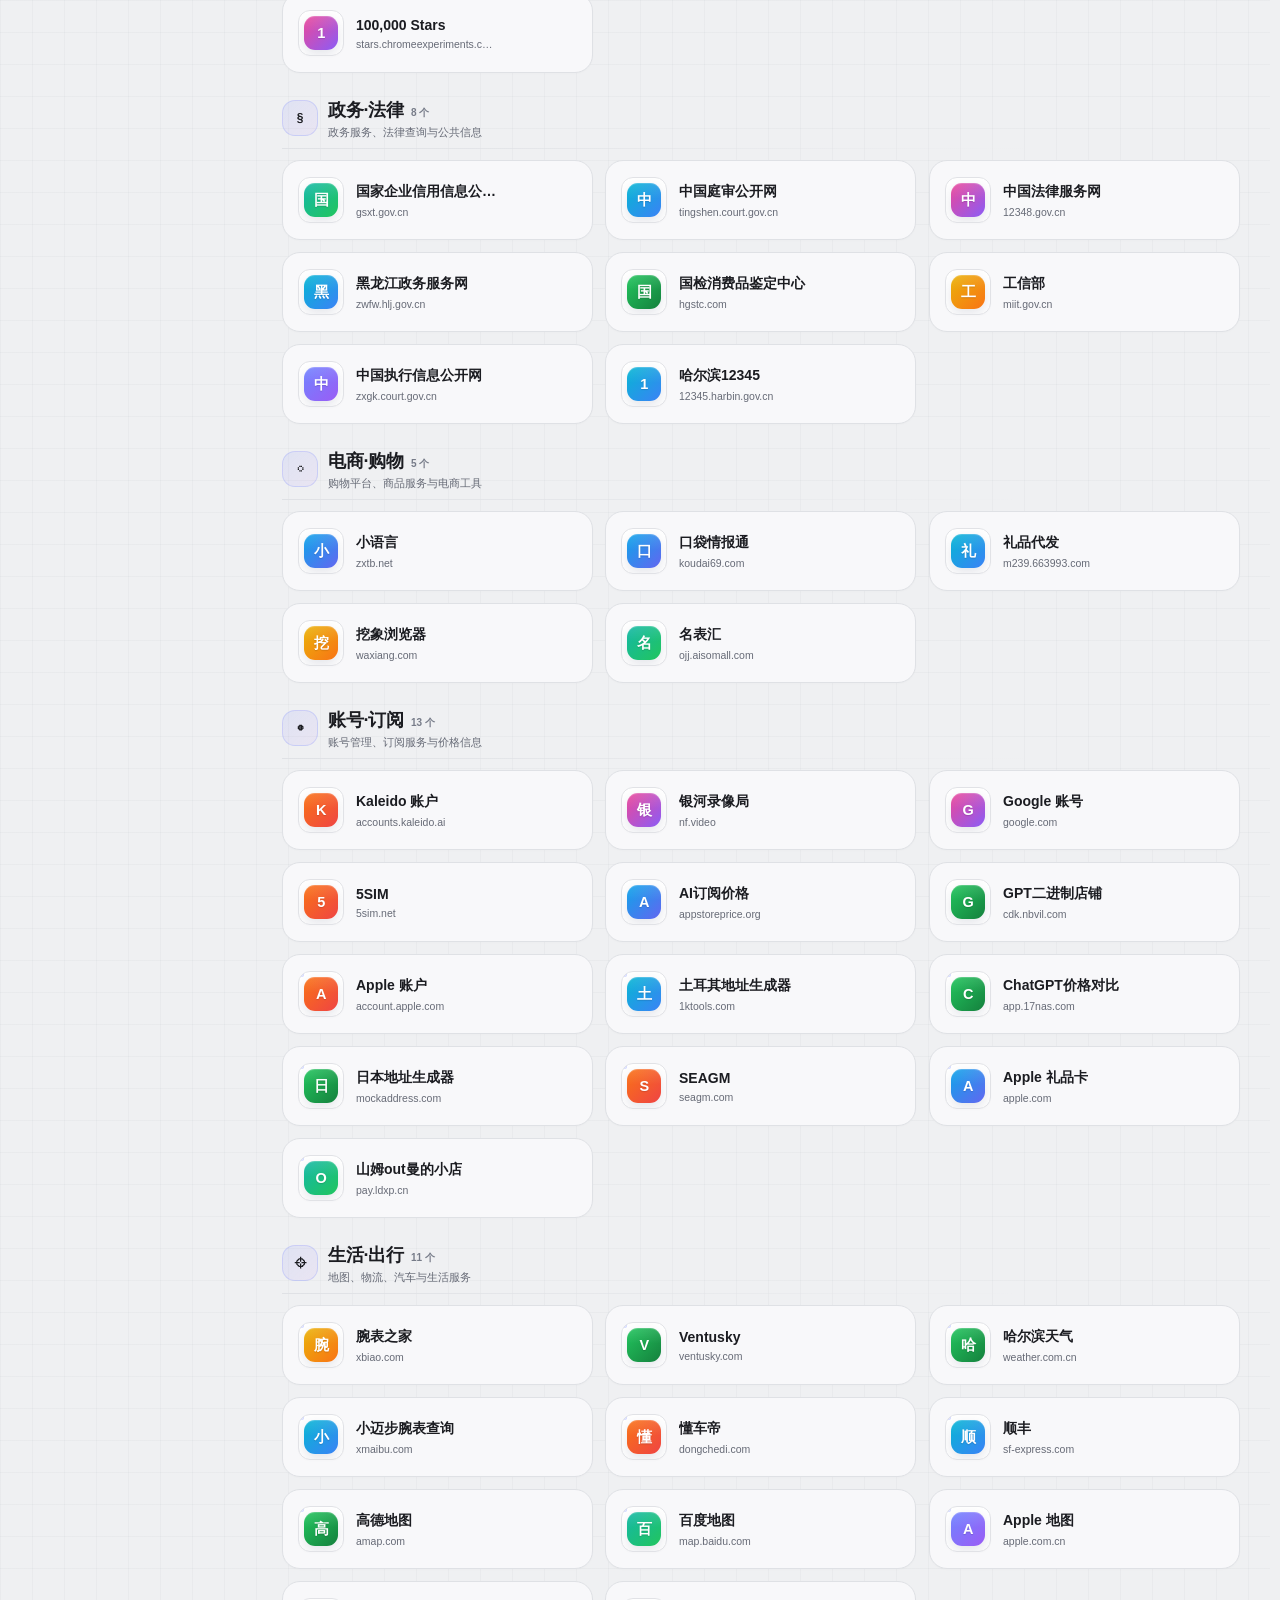
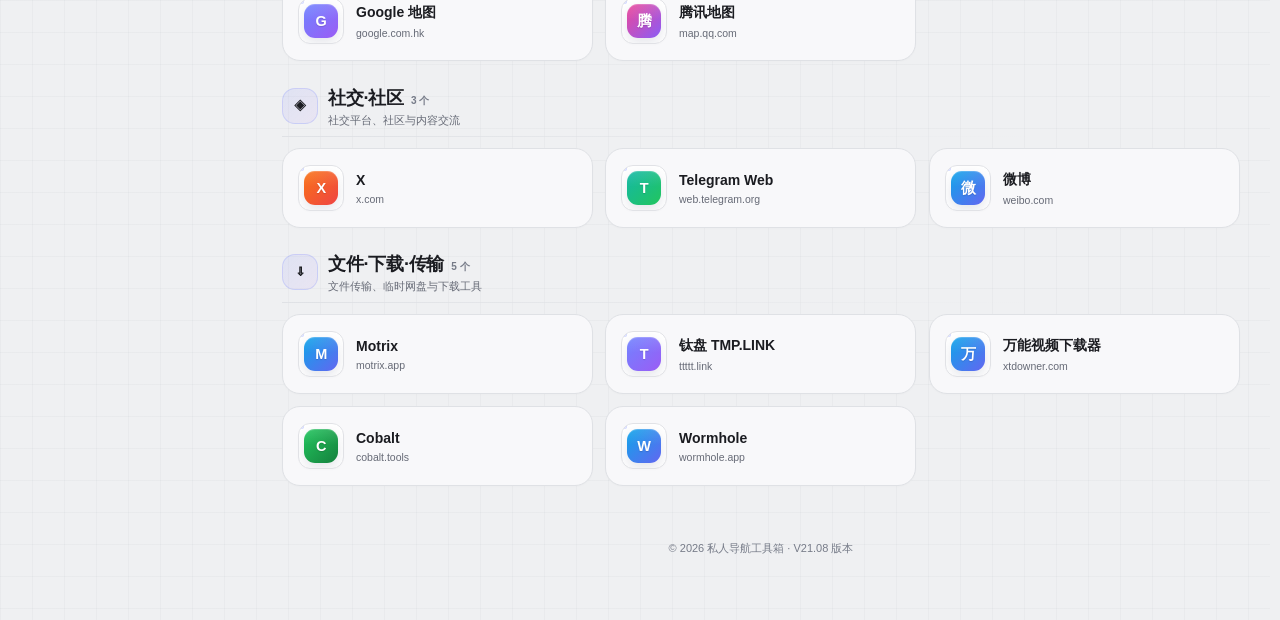
==== commit 7df4e724: "V21.08" ====
--- a/cn/index.html
+++ b/cn/index.html
@@ -4,7 +4,7 @@
 <head>
 <meta charset="UTF-8">
 <meta name="viewport" content="width=device-width,initial-scale=1,viewport-fit=cover">
-<title>私人导航工具箱 · V21.06</title>
+<title>私人导航工具箱 · V21.08</title>
 <meta name="description" content="私人导航工具箱">
 <meta name="referrer" content="no-referrer">
 <meta http-equiv="Content-Security-Policy" content="default-src 'none'; img-src 'self' data: blob: https: http:; connect-src 'self' https:; font-src 'self' data:; style-src 'self' 'unsafe-inline'; script-src 'self' 'unsafe-inline'; base-uri 'none'; object-src 'none'; form-action 'none'">
@@ -18,7 +18,7 @@
 </style>
 <script  id="app-meta-v1891"  data-module="script-01.js">
 
-window.FXNAV_APP=Object.freeze({version:"21.06",build:"V21.06",schemaVersion:3,channel:"stable"});
+window.FXNAV_APP=Object.freeze({version:"21.08",build:"V21.08",schemaVersion:3,channel:"stable"});
 
 </script>
 <script  id="theme-boot-v1867"  data-module="script-02.js">
@@ -3967,8 +3967,8 @@
 <link rel="icon" type="image/png" sizes="64x64" href="/assets/runtime/favicon-985ed977.png">
 <link rel="shortcut icon" type="image/png" href="/assets/runtime/favicon-985ed977.png">
 
-<meta name="x-build" content="V21.06-20261128">
-<meta name="x-app-version" content="21.06">
+<meta name="x-build" content="V21.08-20261128">
+<meta name="x-app-version" content="21.08">
 
 <style data-module="style-03.css">
 :root{
@@ -8855,7 +8855,7 @@
         <span class="console-divider"></span>
         <span class="console-item cache"><span class="k">CACHE</span><strong id="consoleCache">0 KB</strong></span>
         <span class="console-divider"></span>
-        <span class="console-item build"><span class="k">BUILD</span><strong id="consoleBuildVersion">V21.06</strong></span>
+        <span class="console-item build"><span class="k">BUILD</span><strong id="consoleBuildVersion">V21.08</strong></span>
         <span class="console-spacer"></span>
         <span class="console-activity">
           <span class="k">SYSTEM ACTIVITY</span>
@@ -9015,7 +9015,7 @@
 
     <div id="fxD1LoadingV1946" class="fx-d1-loading-v1946" role="status">正在读取完整云端导航数据…</div>
     <div id="content"></div>
-    <div class="footer">© 2026 私人导航工具箱 · V21.06 版本</div>
+    <div class="footer">© 2026 私人导航工具箱 · V21.08 版本</div>
   </main>
 </div>
 
@@ -10709,10 +10709,12 @@
   [main,compact].forEach(btn=>{
     if(!btn)return;
     btn.innerHTML=svg;
-    btn.title=`当前：${info.name}主题 · 点击切换`;
-    btn.setAttribute("aria-label",`当前${info.name}主题，点击切换`);
+    btn.title=`当前：${info.name}主题 · 点击选择`;
+    btn.setAttribute("aria-label",`当前${info.name}主题，点击选择`);
     btn.dataset.themeIcon=theme;
   });
+  const picker=document.getElementById("fx-theme-picker-v2108");
+  if(picker)picker.querySelectorAll("[data-pick-theme]").forEach(item=>item.setAttribute("aria-checked",String(item.dataset.pickTheme===theme)));
   const meta=document.querySelector('meta[name="theme-color"]');
   if(meta)meta.content=info.color;
 }
@@ -12653,11 +12655,10 @@
 });
 
 /* V19.73: admin theme preference syncs to D1; guests keep local theme. Density is device-local. */
-function toggleThemeV153(){
+function toggleThemeV153(next){
   const root=document.documentElement;
   const current=root.dataset.theme||"dark";
-  const order=["dark","light","neon","liquid","frosted"];
-  const next=order[(Math.max(0,order.indexOf(current))+1)%order.length];
+  if(!["dark","light","neon","liquid","frosted"].includes(next)||next===current)return;
 
   /* V18.34: suppress every inherited/card transition before changing data-theme.
      This prevents 200+ cards from animating borders/shadows during a theme swap. */
@@ -12688,8 +12689,57 @@
   const names={dark:"深色主题",light:"浅色主题",liquid:"液态玻璃主题",neon:"霓虹星球主题",frosted:"磨砂半透主题"};
   toast(`已切换${names[next]}`);
 }
-$("#themeBtn").onclick=toggleThemeV153;
-$("#compactThemeBtn").onclick=toggleThemeV153;
+/* V21.08 — one shared, anchored theme picker for both toolbar variants. */
+(function(){
+  const triggers=[$("#themeBtn"),$("#compactThemeBtn")];
+  const options=[["light","浅色主题"],["dark","深色主题"],["liquid","液态玻璃"],["neon","霓虹星球"],["frosted","磨砂半透"]];
+  let menu=null,anchor=null;
+  const rows=()=>Array.from(menu.querySelectorAll('[data-pick-theme]'));
+  function close(restore=false){
+    if(!anchor)return;
+    const previous=anchor;anchor=null;menu.hidden=true;
+    triggers.forEach(b=>b.setAttribute('aria-expanded','false'));
+    if(restore&&previous.getClientRects().length)previous.focus({preventScroll:true});
+  }
+  function position(){
+    if(!anchor)return;
+    const rect=anchor.getBoundingClientRect(),vw=document.documentElement.clientWidth,vh=window.innerHeight;
+    if(!rect.width||!rect.height||rect.bottom<0||rect.top>vh||(anchor.id==='compactThemeBtn'&&!$('#compactBar').classList.contains('show'))){close();return;}
+    const gap=8,pad=8;
+    menu.style.maxHeight=Math.max(0,vh-2*pad)+'px';
+    const width=menu.offsetWidth,height=menu.offsetHeight;
+    const below=vh-rect.bottom-gap-pad,above=rect.top-gap-pad;
+    const useBelow=below>=height||below>=above;
+    menu.style.maxHeight=Math.max(0,useBelow?below:above)+'px';
+    menu.style.left=Math.max(pad,Math.min(rect.right-width,vw-width-pad))+'px';
+    menu.style.top=Math.max(pad,useBelow?rect.bottom+gap:rect.top-gap-menu.offsetHeight)+'px';
+  }
+  function create(){
+    menu=document.createElement('div');menu.id='fx-theme-picker-v2108';menu.hidden=true;
+    menu.setAttribute('role','menu');menu.setAttribute('aria-label','选择主题');
+    menu.innerHTML='<div class="fx-tp-heading" aria-hidden="true">外观主题 <span>THEME</span></div>'+options.map(([id,name])=>`<button type="button" role="menuitemradio" aria-checked="false" tabindex="-1" data-pick-theme="${id}"><span class="fx-tp-icon">${themeSvgV1825(id)}</span><span class="fx-tp-name">${name}</span><svg class="fx-tp-check" viewBox="0 0 20 20" fill="none" stroke="currentColor" stroke-width="2" stroke-linecap="round" stroke-linejoin="round" aria-hidden="true"><path d="m5 10 3 3 7-7"/></svg></button>`).join('');
+    document.body.append(menu);
+    menu.addEventListener('click',e=>{const item=e.target.closest('[data-pick-theme]');if(!item)return;const target=item.dataset.pickTheme;close(true);toggleThemeV153(target);});
+    menu.addEventListener('keydown',e=>{const items=rows(),i=items.indexOf(document.activeElement);let next;
+      if(e.key==='Escape'){e.preventDefault();e.stopPropagation();close(true);return;}
+      if(e.key==='ArrowDown')next=(i+1)%items.length;else if(e.key==='ArrowUp')next=(i-1+items.length)%items.length;else if(e.key==='Home')next=0;else if(e.key==='End')next=items.length-1;
+      if(next!==undefined){e.preventDefault();items[next].focus({preventScroll:true});items[next].scrollIntoView({block:'nearest'});}
+      if(e.key==='Tab'){close(true);}
+    });
+  }
+  function open(btn){
+    if(anchor===btn){close(true);return;}
+    if(!menu)create();if(anchor)close();anchor=btn;
+    rows().forEach(item=>item.setAttribute('aria-checked',String(item.dataset.pickTheme===document.documentElement.dataset.theme)));
+    btn.setAttribute('aria-expanded','true');menu.hidden=false;position();
+    if(anchor)(menu.querySelector('[aria-checked="true"]')||rows()[0]).focus({preventScroll:true});
+  }
+  triggers.forEach(btn=>{btn.setAttribute('aria-haspopup','menu');btn.setAttribute('aria-controls','fx-theme-picker-v2108');btn.setAttribute('aria-expanded','false');btn.onclick=()=>open(btn);btn.addEventListener('keydown',e=>{if(e.key==='ArrowDown'||e.key==='ArrowUp'){e.preventDefault();if(anchor!==btn)open(btn);}});});
+  document.addEventListener('pointerdown',e=>{if(anchor&&!menu.contains(e.target)&&!triggers.some(btn=>btn.contains(e.target)))close();},{capture:true,passive:true});
+  document.addEventListener('focusin',e=>{if(anchor&&!menu.contains(e.target)&&!triggers.some(btn=>btn.contains(e.target)))close();});
+  window.addEventListener('resize',()=>{if(anchor)position();},{passive:true});
+  window.addEventListener('scroll',()=>{if(anchor)position();},{passive:true});
+})();
 $("#mobileMenuBtn").onclick=()=>$("#sidebar").classList.toggle("show");
 $("#manageBtn").onclick=openDrawer;
 $("#compactManageBtn").onclick=openDrawer;
@@ -19506,9 +19556,9 @@
 
 
 
-<style id="v2104-light-studio-palette">
-/* V21.06: original PRIVATE NAV showcase gradient and adapted elliptical highlight. All changes scoped to light. */
-html[data-theme="light"]{--studio-feature-gradient:linear-gradient(125deg,#272d46,#655d9a 62%,#a4a4d6);--studio-feature-material:radial-gradient(ellipse 56% 180% at 96% 55%,#ffffff1b 0%,#ffffff09 97%,transparent 98%),var(--studio-feature-gradient);--bg:#eff0f2;--bg2:#f8f8fa;--text:#1b1c21;--muted:#666a76;--muted2:#767b88;--line:#dfe1e5;--line2:#d3d5dc;--glass:#f8f8fa;--glass-strong:#f9f9fa;--soft:#e9e9ef;--soft2:#e4e4eb;--sidebar-bg:#f8f8fa;--drawer-bg:#f9f9fa;--option-bg:#fff;--option-text:#1b1c21;--accent:#655d9a;--accent2:#a4a4d6;--accent-soft:#655d9a12;--shadow:0 12px 34px #242c450d;--shadow-soft:0 4px 16px #242c450b;--fx-optical-line:#dfe1e5;--fx-optical-top:#ffffffa0;--fx-caption:#666a76;--nav18-name:#1b1c21;--nav18-count:#565b68;--nav18-icon:#3d4050;--nav18-tile:#e9e9ef;--nav18-line:#d8d9e0;--nav18-hover:#e7e7ed;--nav18-active:var(--studio-feature-material);--nav18-active-text:#fff;--nav18-active-tile:#ffffff20;--nav18-focus:#655d9a;--nav18-divider:#dedfe5;--nav18-section:#6c707d;--login-card-surface:#f9f9fa;--login-color:#1b1c21;--login-secondary:#666a76;--login-tertiary:#767b88;--login-input:#f0f0f3;--login-input-edge:#dfe1e5;--login-edge:#dfe1e5;--login-accent:#655d9a;--login-button:var(--studio-feature-material);--login-focus:#655d9a50;--login-button-shadow:0 6px 18px #655d9a1a}
+<style id="v2107-light-studio-palette">
+/* V21.08: brand-aligned blue violet gradient and elliptical highlight; light only. */
+html[data-theme="light"]{--studio-feature-gradient:linear-gradient(125deg,#4947a5,#5756c7 62%,#a3a3ff);--studio-feature-material:radial-gradient(ellipse 56% 180% at 96% 55%,#ffffff1b 0%,#ffffff09 97%,transparent 98%),var(--studio-feature-gradient);--bg:#eff0f2;--bg2:#f8f8fa;--text:#1b1c21;--muted:#666a76;--muted2:#767b88;--line:#dfe1e5;--line2:#d3d5dc;--glass:#f8f8fa;--glass-strong:#f9f9fa;--soft:#e9e9ef;--soft2:#e4e4eb;--sidebar-bg:#f8f8fa;--drawer-bg:#f9f9fa;--option-bg:#fff;--option-text:#1b1c21;--accent:#5756c7;--accent2:#a3a3ff;--accent-soft:#5756c712;--shadow:0 12px 34px #242c450d;--shadow-soft:0 4px 16px #242c450b;--fx-optical-line:#dfe1e5;--fx-optical-top:#ffffffa0;--fx-caption:#666a76;--nav18-name:#1b1c21;--nav18-count:#565b68;--nav18-icon:#3d4050;--nav18-tile:#e9e9ef;--nav18-line:#d8d9e0;--nav18-hover:#e7e7ed;--nav18-active:var(--studio-feature-material);--nav18-active-text:#fff;--nav18-active-tile:#ffffff20;--nav18-focus:#5756c7;--nav18-divider:#dedfe5;--nav18-section:#6c707d;--login-card-surface:#f9f9fa;--login-color:#1b1c21;--login-secondary:#666a76;--login-tertiary:#767b88;--login-input:#f0f0f3;--login-input-edge:#dfe1e5;--login-edge:#dfe1e5;--login-accent:#5756c7;--login-button:var(--studio-feature-material);--login-focus:#5756c750;--login-button-shadow:0 6px 18px #5756c71a}
 html[data-theme="light"] body,html.fx-glass-fallback[data-theme="light"] body,html.fx-qq-compat[data-theme="light"] body{background-color:#eff0f2!important;background-image:linear-gradient(#24283b07 1px,transparent 1px),linear-gradient(90deg,#24283b07 1px,transparent 1px)!important;background-size:32px 32px!important;background-attachment:scroll!important;color:#1b1c21!important}
 html[data-theme="light"] body::before{display:none!important}
 html[data-theme="light"] body :is(#sidebar.sidebar,.system-console,.tool-cluster,.compact-bar){background:#f8f8fa!important;border-color:#dfe1e5!important;box-shadow:0 3px 15px #242c450a!important;backdrop-filter:none!important;-webkit-backdrop-filter:none!important}
@@ -19516,37 +19566,37 @@
 html[data-theme="light"] body #hero .hero-art{display:none!important}
 html[data-theme="light"] body #hero::before,html[data-theme="light"] body #hero::after{content:none!important;display:none!important}
 html[data-theme="light"] body #hero h1{color:#1b1c21!important;text-shadow:none!important}
-html[data-theme="light"] body #hero h1 .liquid-title-accent{color:#655d9a!important;-webkit-text-fill-color:#655d9a!important;background:none!important;text-shadow:none!important}
+html[data-theme="light"] body #hero h1 .liquid-title-accent{color:#5756c7!important;-webkit-text-fill-color:#5756c7!important;background:none!important;text-shadow:none!important}
 html[data-theme="light"] body #hero p{color:#666a76!important}
-html[data-theme="light"] body #hero .eyebrow-private-nav{color:#655d9a!important;-webkit-text-fill-color:#655d9a!important;background:none!important}
+html[data-theme="light"] body #hero .eyebrow-private-nav{color:#5756c7!important;-webkit-text-fill-color:#5756c7!important;background:none!important}
 html[data-theme="light"] body #hero :is(.eyebrow,.pill){background:#f1f1f4!important;border-color:#dfe1e5!important;color:#666a76!important;box-shadow:none!important}
 html[data-theme="light"] body .home-layout #hero .hero-primary .search-wrap .search-panel .search-row{background:#f1f1f4!important;border-color:#d7d8e0!important;box-shadow:none!important;backdrop-filter:none!important;-webkit-backdrop-filter:none!important}
 html[data-theme="light"] body #hero .search-row .search-symbol{background:transparent!important;border-color:transparent!important;box-shadow:none!important;color:#55566f!important}
 html[data-theme="light"] body #hero #searchInput{color:#1b1c21!important}html[data-theme="light"] body #hero #searchInput::placeholder{color:#737783!important}
-html[data-theme="light"] body #hero .liquid-search-btn{--fx-search-a:#655d9a;--fx-search-b:#655d9a;--fx-search-c:#a4a4d6;background:var(--studio-feature-material)!important;box-shadow:0 2px 6px #655d9a1a!important;color:white!important}
-html[data-theme="light"] body .home-layout>.hero-datetime.calendar-ref-v1838{--cal-accent:#655d9a!important;--cal-accent2:#a4a4d6!important;--cal-shell:#f8f8fa!important;--cal-panel:#fff!important;--cal-panel-strong:#f8f8fa!important;--cal-edge:#dfe1e5!important;--holiday-accent:#655d9a;background:#f8f8fa!important;border-color:#dfe1e5!important;box-shadow:0 10px 30px #242c450d!important;backdrop-filter:none!important;-webkit-backdrop-filter:none!important}
+html[data-theme="light"] body #hero .liquid-search-btn{--fx-search-a:#5756c7;--fx-search-b:#5756c7;--fx-search-c:#a3a3ff;background:var(--studio-feature-material)!important;box-shadow:0 2px 6px #5756c71a!important;color:white!important}
+html[data-theme="light"] body .home-layout>.hero-datetime.calendar-ref-v1838{--cal-accent:#5756c7!important;--cal-accent2:#a3a3ff!important;--cal-shell:#f8f8fa!important;--cal-panel:#fff!important;--cal-panel-strong:#f8f8fa!important;--cal-edge:#dfe1e5!important;--holiday-accent:#5756c7;background:#f8f8fa!important;border-color:#dfe1e5!important;box-shadow:0 10px 30px #242c450d!important;backdrop-filter:none!important;-webkit-backdrop-filter:none!important}
 html[data-theme="light"] body .calendar-ref-v1838 :is(.calendar-ref-monthbox,.calendar-ref-bottom,.calendar-ref-progress,.calendar-ref-selected){background:#fff!important;border-color:#e2e2e7!important;box-shadow:none!important;backdrop-filter:none!important;-webkit-backdrop-filter:none!important}
-html[data-theme="light"] body .calendar-ref-v1838 .calendar-ref-day{background:none!important;color:#655d9a!important;-webkit-text-fill-color:#655d9a!important;filter:none!important;text-shadow:none!important}
-html[data-theme="light"] body .calendar-ref-v1838 :is(.calendar-ref-monthline b,.calendar-ref-progress-head b){color:#655d9a!important}
+html[data-theme="light"] body .calendar-ref-v1838 .calendar-ref-day{background:none!important;color:#5756c7!important;-webkit-text-fill-color:#5756c7!important;filter:none!important;text-shadow:none!important}
+html[data-theme="light"] body .calendar-ref-v1838 :is(.calendar-ref-monthline b,.calendar-ref-progress-head b){color:#5756c7!important}
 html[data-theme="light"] body .calendar-ref-v1838 :is(.calendar-ref-digital,.calendar-ref-meta>strong,.calendar-ref-selected-copy strong,#calendarMonthTitle){color:#292b34!important}
 html[data-theme="light"] body .calendar-ref-v1838 :is(.calendar-day,.calendar-nav,.calendar-weekdays span,.calendar-ref-progress-head,.calendar-ref-selected-copy span){color:#666a76!important}
-html[data-theme="light"] body .calendar-ref-v1838 .calendar-day.today{background:var(--studio-feature-material)!important;color:#fff!important;box-shadow:0 3px 8px #655d9a20!important}
-html[data-theme="light"] body .calendar-ref-v1838 .calendar-day.selected:not(.today){background:#e9e7f7!important;color:#534b83!important;box-shadow:none!important}
+html[data-theme="light"] body .calendar-ref-v1838 .calendar-day.today{background:var(--studio-feature-material)!important;color:#fff!important;box-shadow:0 3px 8px #5756c720!important}
+html[data-theme="light"] body .calendar-ref-v1838 .calendar-day.selected:not(.today){background:#e9e8fa!important;color:#4947a5!important;box-shadow:none!important}
 html[data-theme="light"] body .calendar-ref-v1838 .calendar-ref-progress-track i{background:var(--studio-feature-gradient)!important;box-shadow:none!important}
-html[data-theme="light"] body .calendar-ref-v1838 :is(.calendar-ref-selected-icon,.datetime-today){background:#f0eef9!important;border-color:#e2dff1!important;color:#655d9a!important}
+html[data-theme="light"] body .calendar-ref-v1838 :is(.calendar-ref-selected-icon,.datetime-today){background:#f0effb!important;border-color:#e1dff6!important;color:#5756c7!important}
 html[data-theme="light"] body #content .card.glass{background:#f8f8fa!important;border-color:#dfe1e5!important;box-shadow:0 3px 10px #242c4509!important;backdrop-filter:none!important;-webkit-backdrop-filter:none!important}
 html[data-theme="light"] body #content .card.glass :is(.card-title,.site-name){color:#1b1c21!important;text-shadow:none!important}
 html[data-theme="light"] body #content .card.glass .site-icon{background:#fff!important;border-color:#e1e2e6!important;box-shadow:0 2px 6px #242c4509!important}
 html[data-theme="light"] body #content .section-title{color:#1b1c21!important}
 html[data-theme="light"] body #content :is(.card-url,.section-desc,.section-sub){color:#666a76!important}
-@media(hover:hover) and (pointer:fine){html[data-theme="light"] body #content .card.glass:hover{background:#fff!important;border-color:#b1acc9!important;box-shadow:0 6px 16px #655d9a13!important}}
-html[data-theme="light"] body .system-console{--wave-a:#655d9a;--wave-b:#a4a4d6}
+@media(hover:hover) and (pointer:fine){html[data-theme="light"] body #content .card.glass:hover{background:#fff!important;border-color:#b4b3e2!important;box-shadow:0 6px 16px #5756c713!important}}
+html[data-theme="light"] body .system-console{--wave-a:#5756c7;--wave-b:#a3a3ff}
 html[data-theme="light"] body .system-console :is(.console-brand-copy b,.console-item strong){color:#292b34!important}
 html[data-theme="light"] body .system-console :is(.console-brand-copy small,.console-item .k,.console-activity .k){color:#666a76!important}
-html[data-theme="light"] body :is(#themeBtn,#compactThemeBtn){color:#655d9a!important}
+html[data-theme="light"] body :is(#themeBtn,#compactThemeBtn){color:#5756c7!important}
 html[data-theme="light"] body :is(.drawer,.login-card,.site-editor,.category-icon-editor,.fx-icon-library,.fx-wallpaper-dialog,.fx-dialog,.command-panel){border-color:#dfe1e5!important}
 html[data-theme="light"]{scrollbar-color:#b9b9cb transparent}html[data-theme="light"] :is(body,.sidebar,.drawer){scrollbar-color:#b9b9cb transparent}
-/* V21.06 — editorial contrast, no extra decorative layers. */
+/* V21.08 — editorial contrast, no extra decorative layers. */
 html[data-theme="light"] body #sidebar.sidebar :is(.sidebar-pinned,#categoryNav) .nav-btn .nav-name{font-weight:650!important}
 html[data-theme="light"] body #sidebar.sidebar :is(.sidebar-pinned,#categoryNav) .nav-btn:is(.active,.scroll-active) .nav-name{font-weight:700!important}
 html[data-theme="light"] body #sidebar.sidebar .sidebar-categories::before{color:#565b68!important;font-weight:650!important}
@@ -19556,9 +19606,29 @@
 html[data-theme="light"] body .calendar-ref-v1838 :is(.calendar-ref-monthline span,.calendar-current-full){color:#666a76!important}
 html[data-theme="light"] body #content .card.glass .site-icon{box-shadow:0 1px 2px #16172204!important}
 /* Original source gradient: all three stops, 125 degrees. The curved sheen is adapted to compact controls without extra DOM or filters. */
-html[data-theme="light"]:not([data-theme="liquid"]) body #sidebar.sidebar :is(.sidebar-pinned,#categoryNav) .nav-btn:is(.active,.scroll-active) .nav-count{color:#272d46!important;-webkit-text-fill-color:#272d46!important;font-weight:700!important}
-html[data-theme="light"]:not([data-theme="liquid"]) body #sidebar.sidebar :is(.sidebar-pinned,#categoryNav) .nav-btn:is(.active,.scroll-active){box-shadow:inset 0 1px 0 #ffffff30,inset 0 0 0 1px #ffffff24!important}
-html[data-theme="light"] body #hero .liquid-search-btn{box-shadow:0 2px 6px #272d4620,inset 0 0 0 1px #ffffff24!important}
+html[data-theme="light"]:not([data-theme="liquid"]) body #sidebar.sidebar :is(.sidebar-pinned,#categoryNav) .nav-btn:is(.active,.scroll-active) .nav-count{color:#30304e!important;-webkit-text-fill-color:#30304e!important;font-weight:700!important}
+html[data-theme="light"]:not([data-theme="liquid"]) body #sidebar.sidebar :is(.sidebar-pinned,#categoryNav) .nav-btn:is(.active,.scroll-active){box-shadow:none!important}
+html[data-theme="light"] body #hero .liquid-search-btn{box-shadow:0 2px 6px #30304e18!important}
+</style>
+<style id="v2108-theme-picker">
+/* An opaque, theme-aware palette; no blur, no effect on existing panels. */
+#fx-theme-picker-v2108{--tp-bg:#151e30;--tp-edge:#324057;--tp-text:#f2f5fc;--tp-muted:#99a6bd;--tp-hover:#ffffff0c;--tp-selected:#32365a;--tp-accent:#b7bcff;position:fixed;z-index:10070;width:min(220px,calc(100vw - 16px));box-sizing:border-box;padding:7px;background:var(--tp-bg);color:var(--tp-text);border:1px solid var(--tp-edge);border-radius:15px;box-shadow:0 12px 32px #0003;overflow:auto;overscroll-behavior:contain;font:inherit;}
+#fx-theme-picker-v2108[hidden]{display:none!important}
+html[data-theme="light"] #fx-theme-picker-v2108{--tp-bg:#fafafc;--tp-edge:#dfe1e5;--tp-text:#1b1c21;--tp-muted:#666a76;--tp-hover:#eff0f4;--tp-selected:#e9e8fa;--tp-accent:#4947a5;box-shadow:0 10px 28px #252c4f19}
+html[data-theme="liquid"] #fx-theme-picker-v2108{--tp-bg:#262a33;--tp-edge:#454a55;--tp-selected:#41445e;--tp-accent:#c3c6ff}
+html[data-theme="neon"] #fx-theme-picker-v2108{--tp-bg:#101328;--tp-edge:#30385e;--tp-selected:#2a2850;--tp-accent:#bcb4ff}
+html[data-theme="frosted"] #fx-theme-picker-v2108{--tp-bg:#29292c;--tp-edge:#444448;--tp-selected:#424249;--tp-accent:#e4e2f4}
+#fx-theme-picker-v2108 .fx-tp-heading{display:flex;align-items:center;justify-content:space-between;padding:6px 9px 9px;color:var(--tp-muted);font-size:11px;font-weight:600;letter-spacing:.04em}
+#fx-theme-picker-v2108 .fx-tp-heading span{font-size:9px;letter-spacing:.12em;font-weight:600}
+#fx-theme-picker-v2108 button[data-pick-theme]{appearance:none;display:flex;align-items:center;gap:10px;width:100%;min-height:40px;box-sizing:border-box;margin:0;padding:6px 9px;background:transparent;color:var(--tp-text);border:0;border-radius:9px;font:inherit;font-size:13px;font-weight:550;cursor:pointer;text-align:left;box-shadow:none;}
+#fx-theme-picker-v2108 button[data-pick-theme]:hover{background:var(--tp-hover)}
+#fx-theme-picker-v2108 button[aria-checked="true"]{background:var(--tp-selected);color:var(--tp-accent);font-weight:650}
+#fx-theme-picker-v2108 button:focus-visible{outline:2px solid var(--tp-accent);outline-offset:-2px}
+#fx-theme-picker-v2108 .fx-tp-icon{display:grid;place-items:center;width:26px;height:26px;border-radius:8px;background:var(--tp-hover);color:inherit;flex:none}
+#fx-theme-picker-v2108 .fx-tp-icon svg{width:17px;height:17px;display:block}
+#fx-theme-picker-v2108 .fx-tp-name{flex:1;white-space:nowrap}
+#fx-theme-picker-v2108 .fx-tp-check{width:16px;height:16px;flex:none;visibility:hidden}
+#fx-theme-picker-v2108 button[aria-checked="true"] .fx-tp-check{visibility:visible}
 </style>
 </body>
 </html>
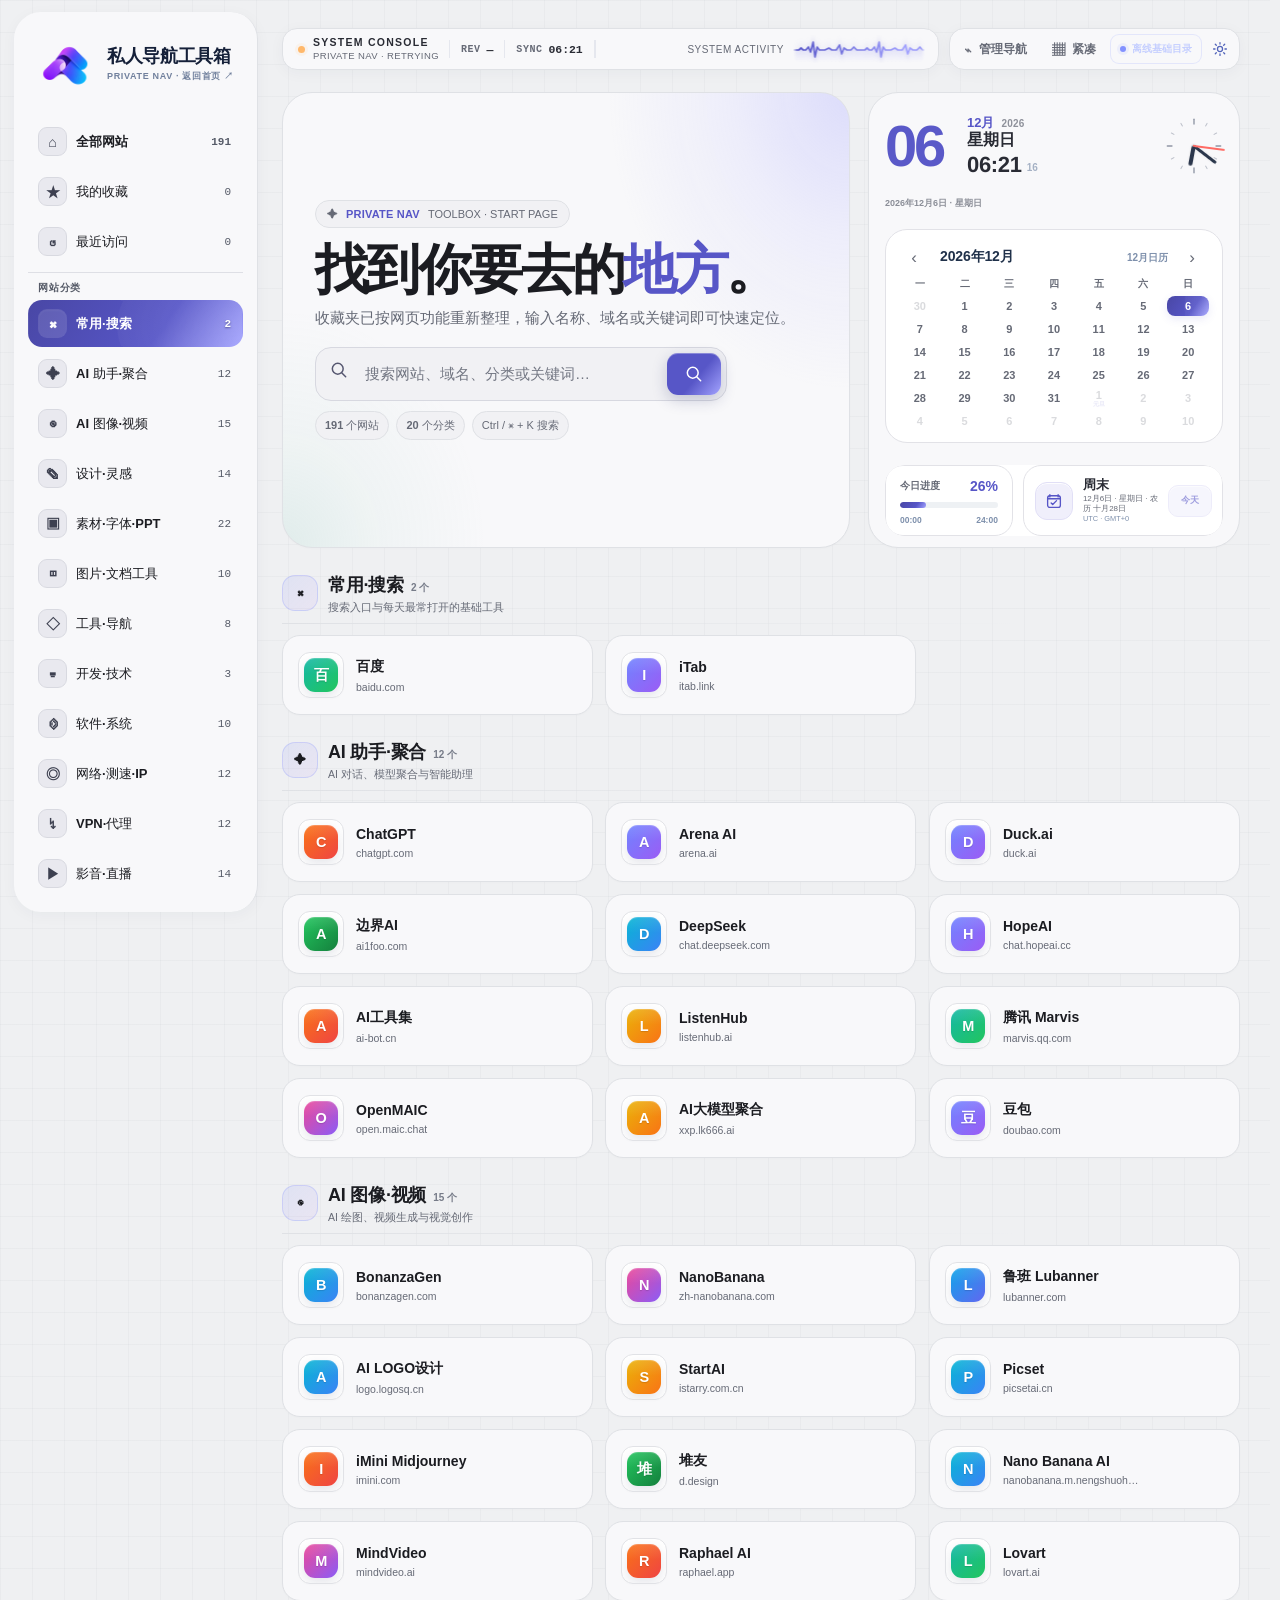
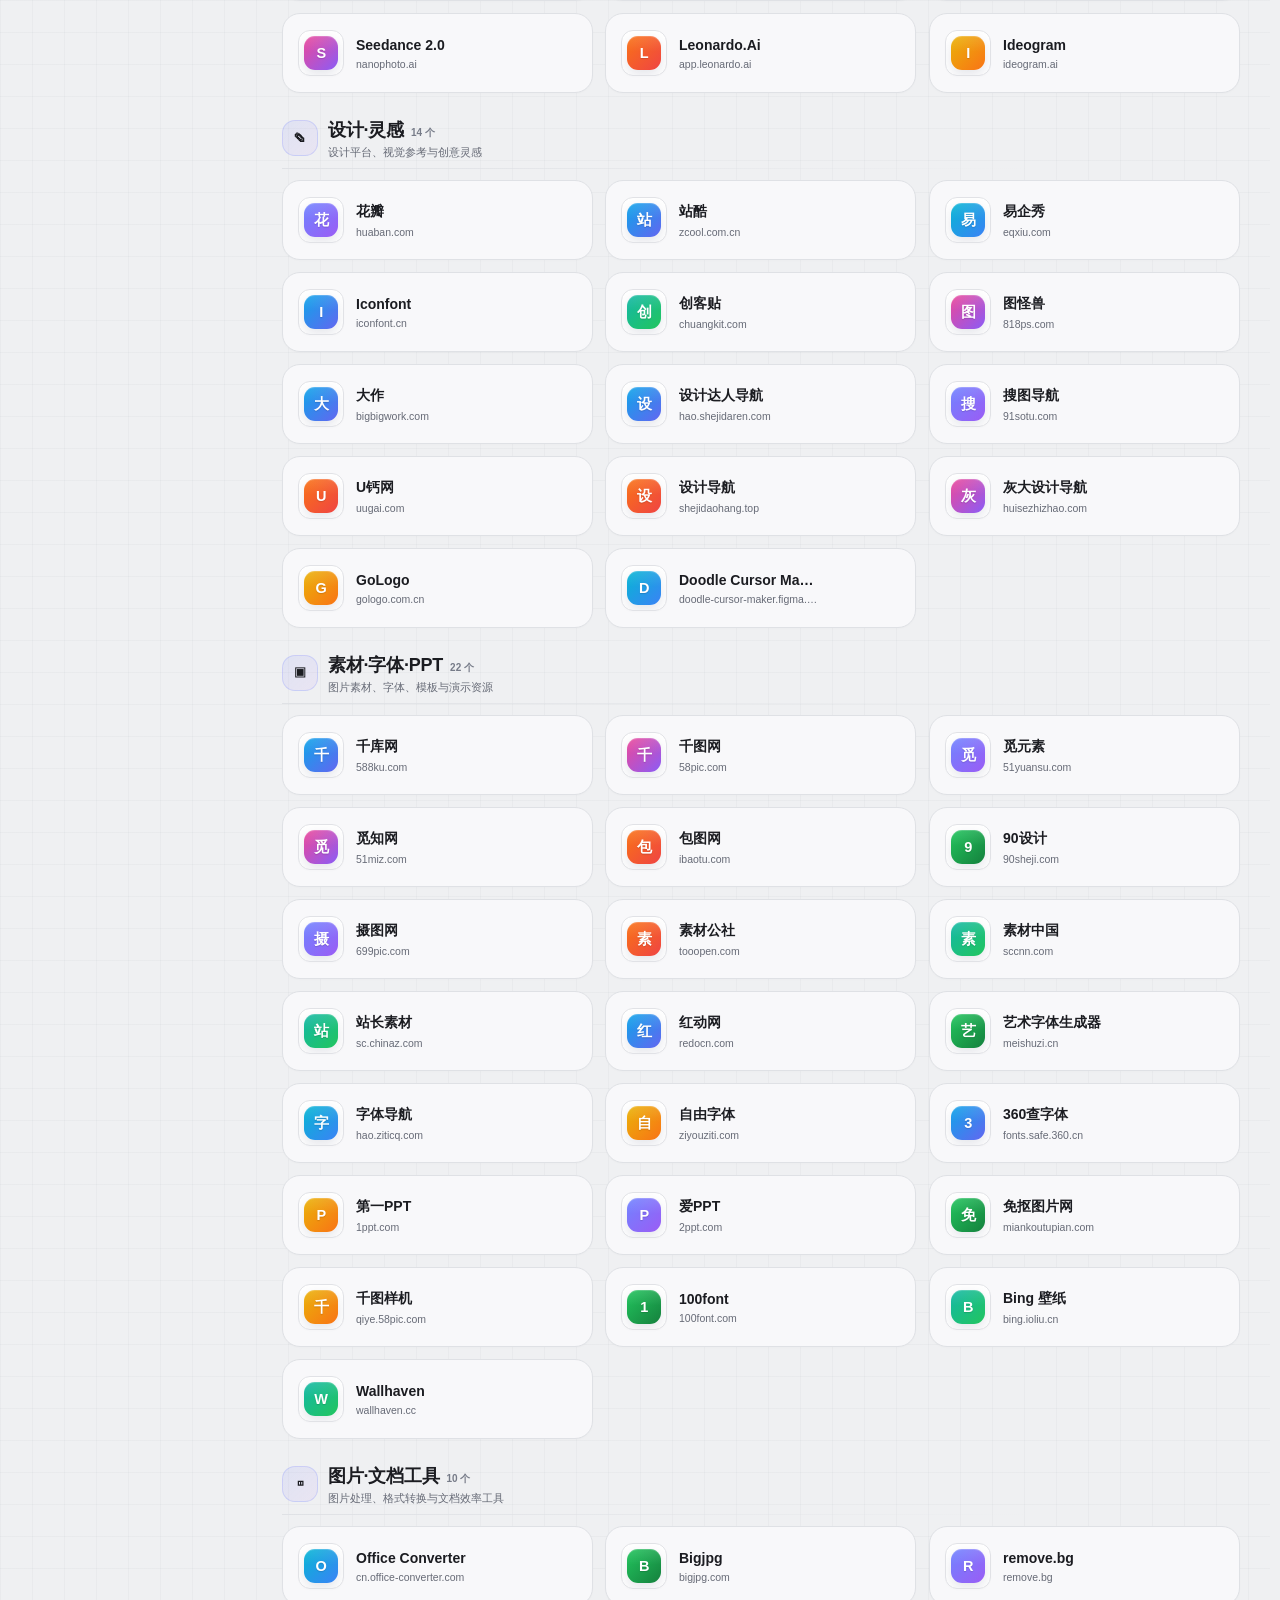
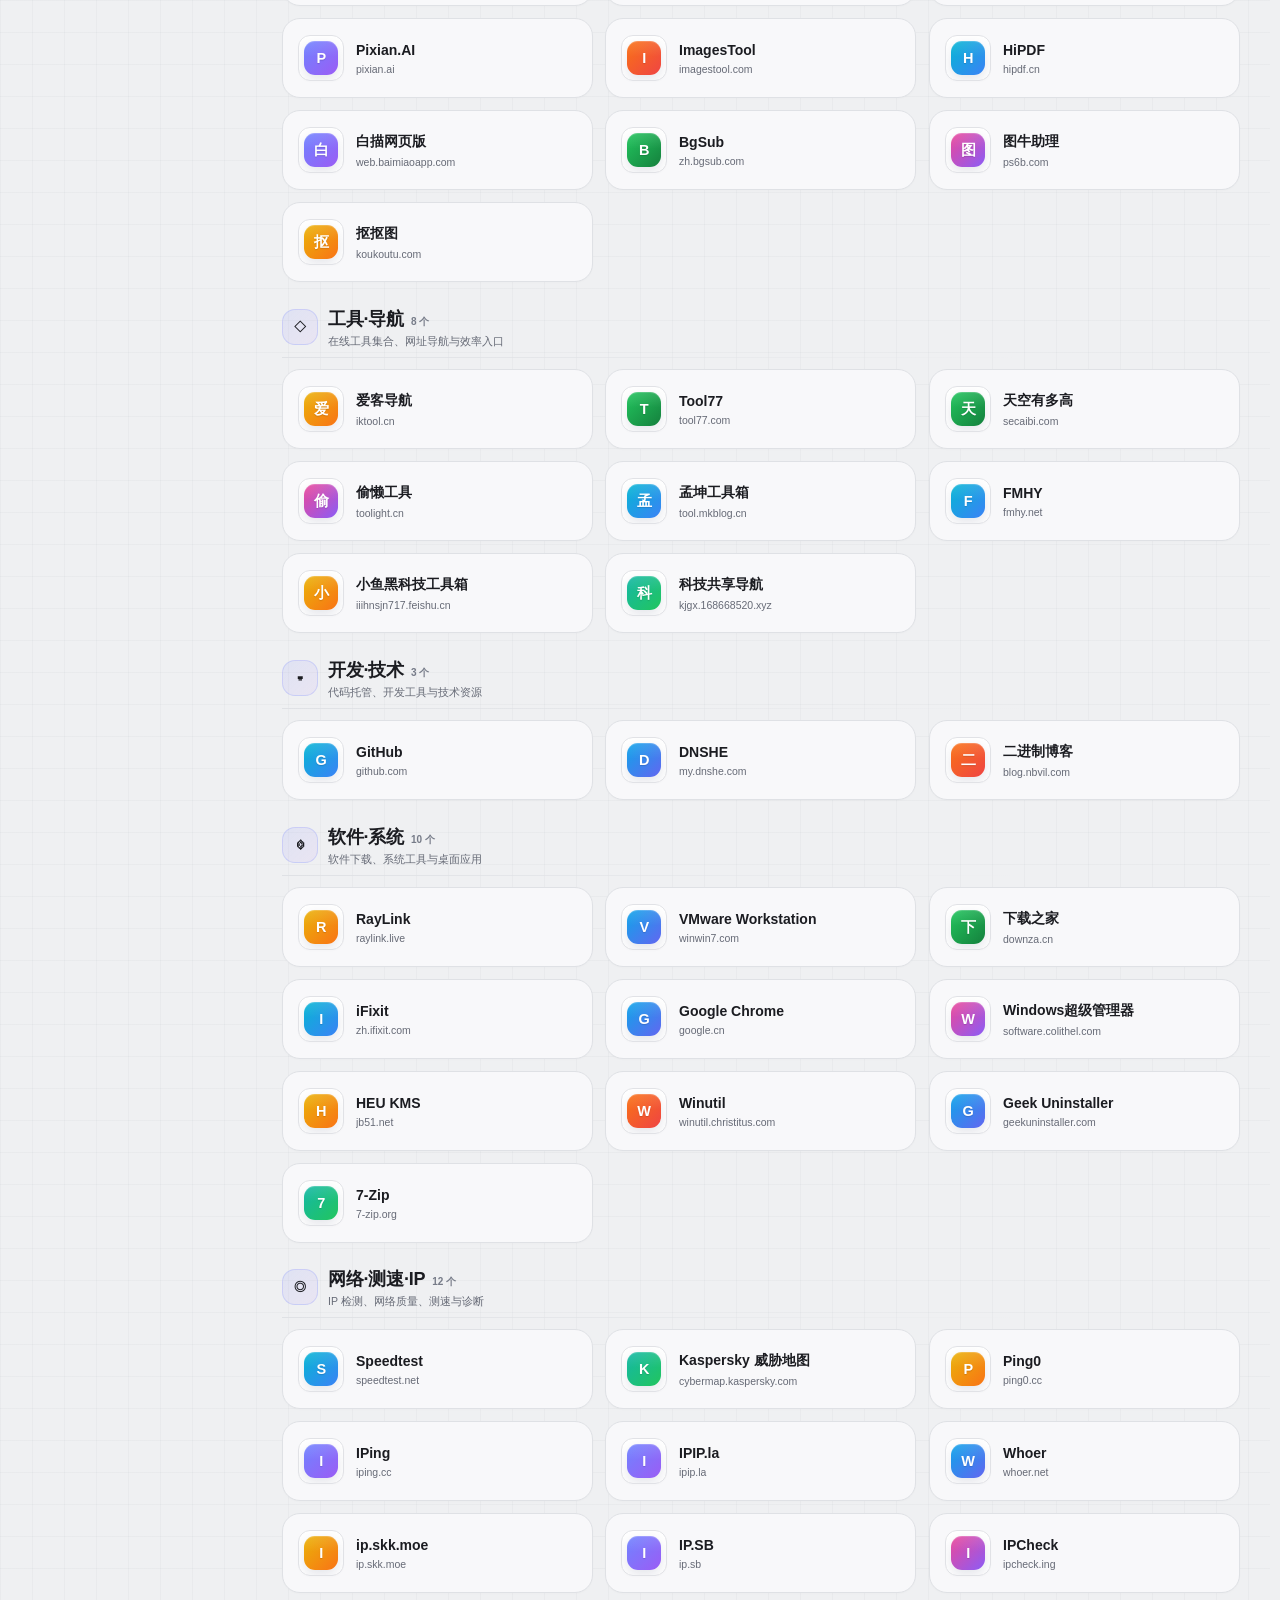
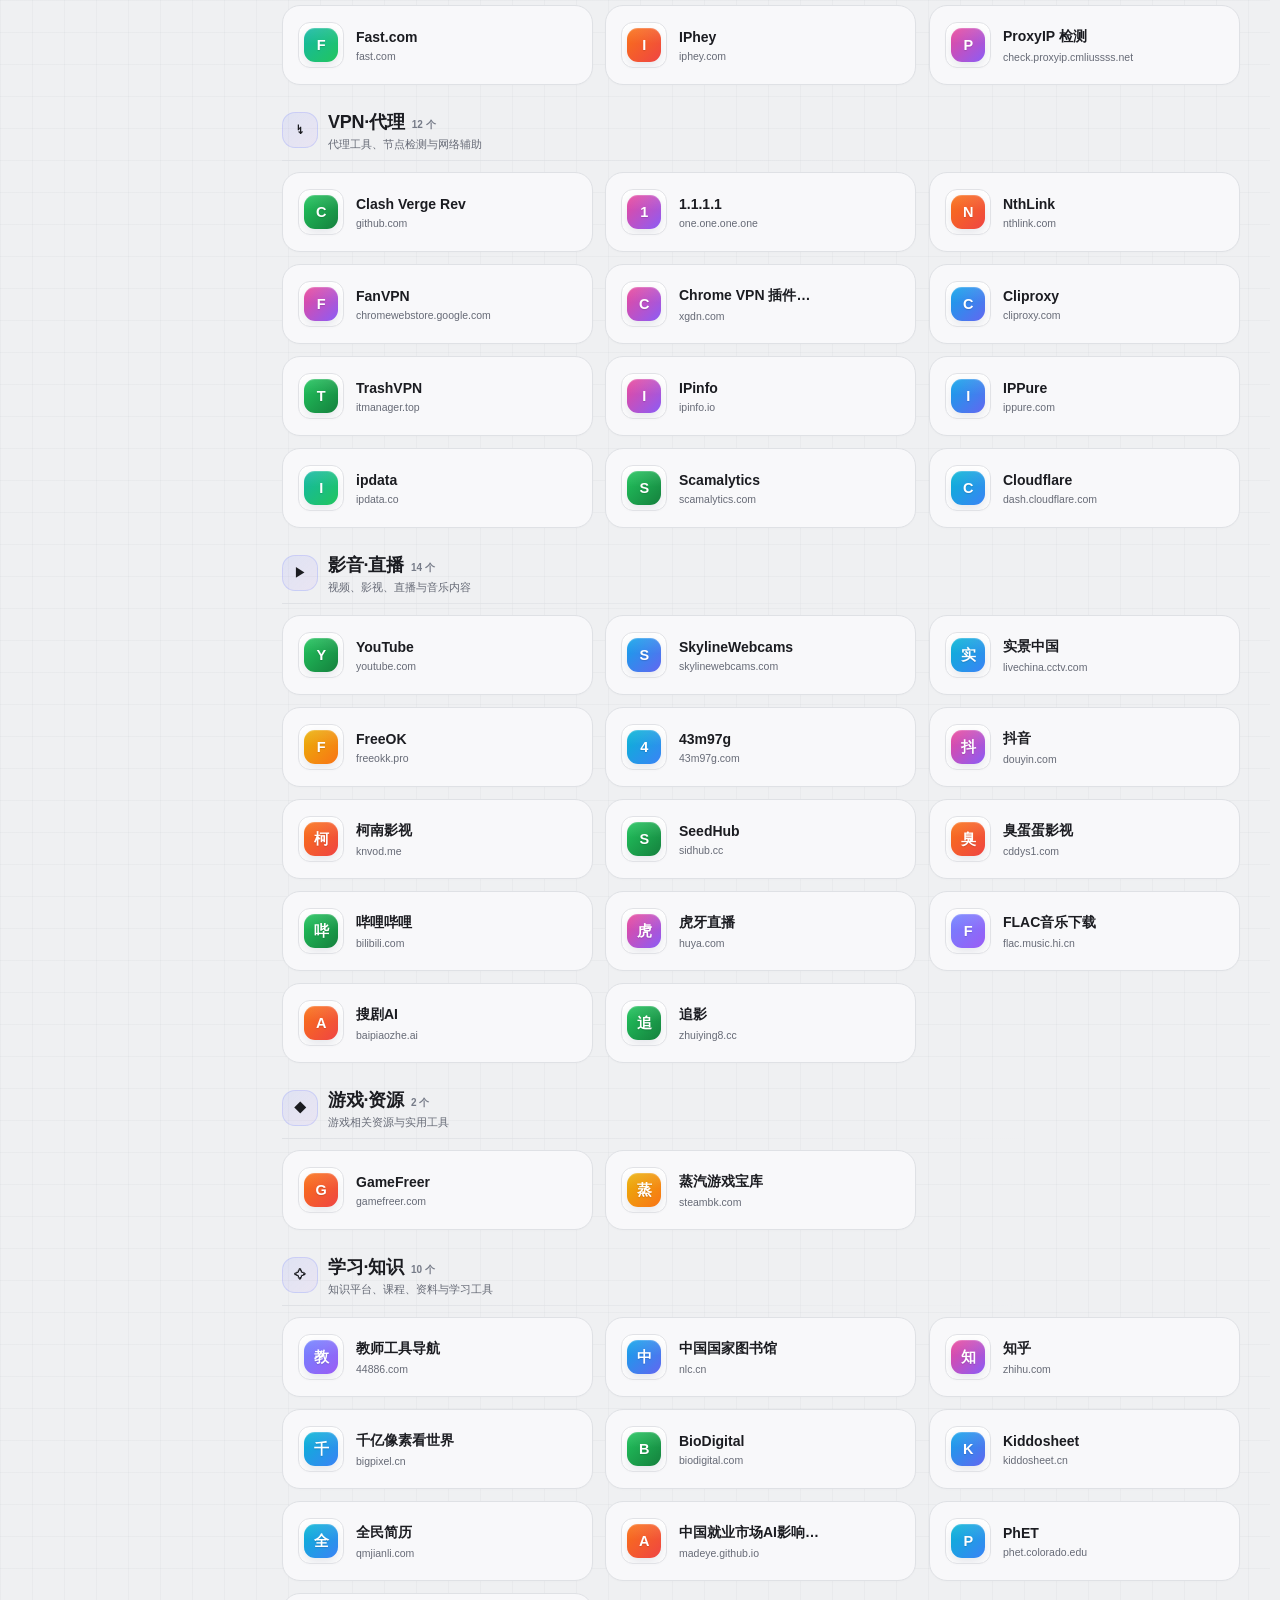
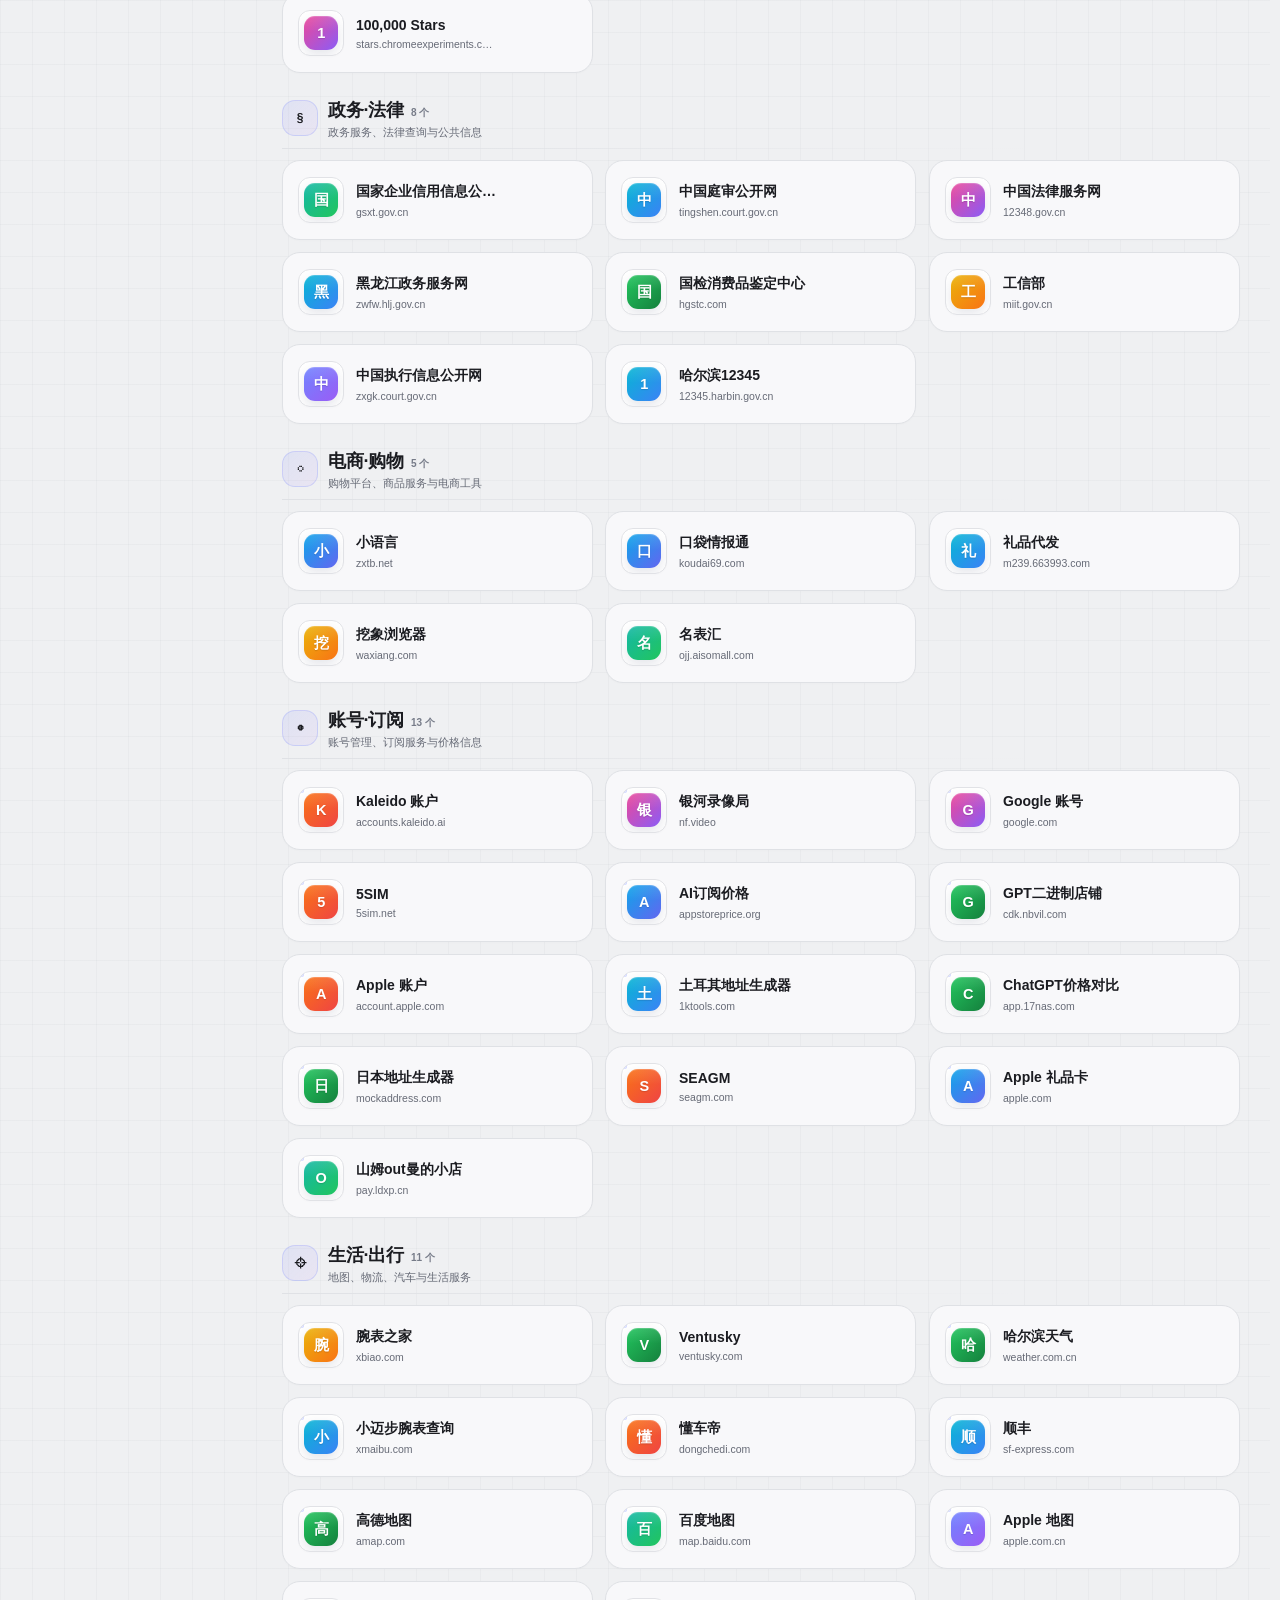
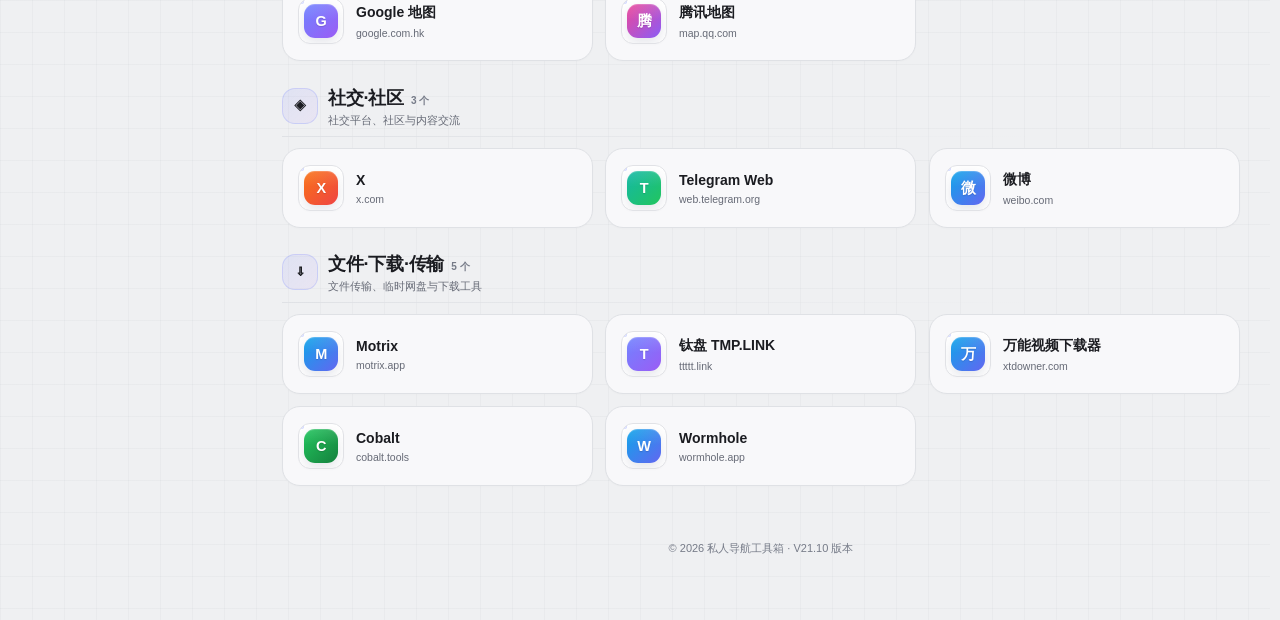
==== commit c6623e44: "V20.10" ====
--- a/cn/index.html
+++ b/cn/index.html
@@ -4,7 +4,7 @@
 <head>
 <meta charset="UTF-8">
 <meta name="viewport" content="width=device-width,initial-scale=1,viewport-fit=cover">
-<title>私人导航工具箱 · V21.08</title>
+<title>私人导航工具箱 · V21.10</title>
 <meta name="description" content="私人导航工具箱">
 <meta name="referrer" content="no-referrer">
 <meta http-equiv="Content-Security-Policy" content="default-src 'none'; img-src 'self' data: blob: https: http:; connect-src 'self' https:; font-src 'self' data:; style-src 'self' 'unsafe-inline'; script-src 'self' 'unsafe-inline'; base-uri 'none'; object-src 'none'; form-action 'none'">
@@ -18,7 +18,7 @@
 </style>
 <script  id="app-meta-v1891"  data-module="script-01.js">
 
-window.FXNAV_APP=Object.freeze({version:"21.08",build:"V21.08",schemaVersion:3,channel:"stable"});
+window.FXNAV_APP=Object.freeze({version:"21.10",build:"V21.10",schemaVersion:3,channel:"stable"});
 
 </script>
 <script  id="theme-boot-v1867"  data-module="script-02.js">
@@ -3967,8 +3967,8 @@
 <link rel="icon" type="image/png" sizes="64x64" href="/assets/runtime/favicon-985ed977.png">
 <link rel="shortcut icon" type="image/png" href="/assets/runtime/favicon-985ed977.png">
 
-<meta name="x-build" content="V21.08-20261128">
-<meta name="x-app-version" content="21.08">
+<meta name="x-build" content="V21.10-20261128">
+<meta name="x-app-version" content="21.10">
 
 <style data-module="style-03.css">
 :root{
@@ -8855,7 +8855,7 @@
         <span class="console-divider"></span>
         <span class="console-item cache"><span class="k">CACHE</span><strong id="consoleCache">0 KB</strong></span>
         <span class="console-divider"></span>
-        <span class="console-item build"><span class="k">BUILD</span><strong id="consoleBuildVersion">V21.08</strong></span>
+        <span class="console-item build"><span class="k">BUILD</span><strong id="consoleBuildVersion">V21.10</strong></span>
         <span class="console-spacer"></span>
         <span class="console-activity">
           <span class="k">SYSTEM ACTIVITY</span>
@@ -9015,7 +9015,7 @@
 
     <div id="fxD1LoadingV1946" class="fx-d1-loading-v1946" role="status">正在读取完整云端导航数据…</div>
     <div id="content"></div>
-    <div class="footer">© 2026 私人导航工具箱 · V21.08 版本</div>
+    <div class="footer">© 2026 私人导航工具箱 · V21.10 版本</div>
   </main>
 </div>
 
@@ -12689,7 +12689,7 @@
   const names={dark:"深色主题",light:"浅色主题",liquid:"液态玻璃主题",neon:"霓虹星球主题",frosted:"磨砂半透主题"};
   toast(`已切换${names[next]}`);
 }
-/* V21.08 — one shared, anchored theme picker for both toolbar variants. */
+/* V21.10 — one shared, anchored theme picker for both toolbar variants. */
 (function(){
   const triggers=[$("#themeBtn"),$("#compactThemeBtn")];
   const options=[["light","浅色主题"],["dark","深色主题"],["liquid","液态玻璃"],["neon","霓虹星球"],["frosted","磨砂半透"]];
@@ -19557,12 +19557,12 @@
 
 
 <style id="v2107-light-studio-palette">
-/* V21.08: brand-aligned blue violet gradient and elliptical highlight; light only. */
+/* V21.10: brand-aligned blue violet gradient and elliptical highlight; light only. */
 html[data-theme="light"]{--studio-feature-gradient:linear-gradient(125deg,#4947a5,#5756c7 62%,#a3a3ff);--studio-feature-material:radial-gradient(ellipse 56% 180% at 96% 55%,#ffffff1b 0%,#ffffff09 97%,transparent 98%),var(--studio-feature-gradient);--bg:#eff0f2;--bg2:#f8f8fa;--text:#1b1c21;--muted:#666a76;--muted2:#767b88;--line:#dfe1e5;--line2:#d3d5dc;--glass:#f8f8fa;--glass-strong:#f9f9fa;--soft:#e9e9ef;--soft2:#e4e4eb;--sidebar-bg:#f8f8fa;--drawer-bg:#f9f9fa;--option-bg:#fff;--option-text:#1b1c21;--accent:#5756c7;--accent2:#a3a3ff;--accent-soft:#5756c712;--shadow:0 12px 34px #242c450d;--shadow-soft:0 4px 16px #242c450b;--fx-optical-line:#dfe1e5;--fx-optical-top:#ffffffa0;--fx-caption:#666a76;--nav18-name:#1b1c21;--nav18-count:#565b68;--nav18-icon:#3d4050;--nav18-tile:#e9e9ef;--nav18-line:#d8d9e0;--nav18-hover:#e7e7ed;--nav18-active:var(--studio-feature-material);--nav18-active-text:#fff;--nav18-active-tile:#ffffff20;--nav18-focus:#5756c7;--nav18-divider:#dedfe5;--nav18-section:#6c707d;--login-card-surface:#f9f9fa;--login-color:#1b1c21;--login-secondary:#666a76;--login-tertiary:#767b88;--login-input:#f0f0f3;--login-input-edge:#dfe1e5;--login-edge:#dfe1e5;--login-accent:#5756c7;--login-button:var(--studio-feature-material);--login-focus:#5756c750;--login-button-shadow:0 6px 18px #5756c71a}
 html[data-theme="light"] body,html.fx-glass-fallback[data-theme="light"] body,html.fx-qq-compat[data-theme="light"] body{background-color:#eff0f2!important;background-image:linear-gradient(#24283b07 1px,transparent 1px),linear-gradient(90deg,#24283b07 1px,transparent 1px)!important;background-size:32px 32px!important;background-attachment:scroll!important;color:#1b1c21!important}
 html[data-theme="light"] body::before{display:none!important}
 html[data-theme="light"] body :is(#sidebar.sidebar,.system-console,.tool-cluster,.compact-bar){background:#f8f8fa!important;border-color:#dfe1e5!important;box-shadow:0 3px 15px #242c450a!important;backdrop-filter:none!important;-webkit-backdrop-filter:none!important}
-html[data-theme="light"] body .home-layout #hero{background:#f8f8fa!important;border-color:#dfe1e5!important;box-shadow:0 10px 30px #242c450d!important;backdrop-filter:none!important;-webkit-backdrop-filter:none!important}
+html[data-theme="light"] body .home-layout #hero{background:radial-gradient(ellipse 56% 86% at 100% 0%,rgba(163,163,255,.32) 0%,rgba(163,163,255,.13) 36%,transparent 76%),radial-gradient(ellipse 46% 67% at 0% 100%,rgba(132,191,175,.20) 0%,rgba(132,191,175,.065) 39%,transparent 78%),#f8f8fa!important;border-color:#dfe1e5!important;box-shadow:0 10px 30px #242c450d!important;backdrop-filter:none!important;-webkit-backdrop-filter:none!important}
 html[data-theme="light"] body #hero .hero-art{display:none!important}
 html[data-theme="light"] body #hero::before,html[data-theme="light"] body #hero::after{content:none!important;display:none!important}
 html[data-theme="light"] body #hero h1{color:#1b1c21!important;text-shadow:none!important}
@@ -19596,7 +19596,7 @@
 html[data-theme="light"] body :is(#themeBtn,#compactThemeBtn){color:#5756c7!important}
 html[data-theme="light"] body :is(.drawer,.login-card,.site-editor,.category-icon-editor,.fx-icon-library,.fx-wallpaper-dialog,.fx-dialog,.command-panel){border-color:#dfe1e5!important}
 html[data-theme="light"]{scrollbar-color:#b9b9cb transparent}html[data-theme="light"] :is(body,.sidebar,.drawer){scrollbar-color:#b9b9cb transparent}
-/* V21.08 — editorial contrast, no extra decorative layers. */
+/* V21.10 — editorial contrast, no extra decorative layers. */
 html[data-theme="light"] body #sidebar.sidebar :is(.sidebar-pinned,#categoryNav) .nav-btn .nav-name{font-weight:650!important}
 html[data-theme="light"] body #sidebar.sidebar :is(.sidebar-pinned,#categoryNav) .nav-btn:is(.active,.scroll-active) .nav-name{font-weight:700!important}
 html[data-theme="light"] body #sidebar.sidebar .sidebar-categories::before{color:#565b68!important;font-weight:650!important}
@@ -19606,7 +19606,8 @@
 html[data-theme="light"] body .calendar-ref-v1838 :is(.calendar-ref-monthline span,.calendar-current-full){color:#666a76!important}
 html[data-theme="light"] body #content .card.glass .site-icon{box-shadow:0 1px 2px #16172204!important}
 /* Original source gradient: all three stops, 125 degrees. The curved sheen is adapted to compact controls without extra DOM or filters. */
-html[data-theme="light"]:not([data-theme="liquid"]) body #sidebar.sidebar :is(.sidebar-pinned,#categoryNav) .nav-btn:is(.active,.scroll-active) .nav-count{color:#30304e!important;-webkit-text-fill-color:#30304e!important;font-weight:700!important}
+html[data-theme="light"]:not([data-theme="liquid"]) body #sidebar.sidebar :is(.sidebar-pinned,#categoryNav) .nav-btn:is(.active,.scroll-active) .nav-count{color:#fff!important;-webkit-text-fill-color:#fff!important;font-weight:700!important;text-shadow:0 1px 2px #29294f90!important}
+html[data-theme="light"]:not([data-theme="liquid"]) body.scroll-spy-active #sidebar.sidebar :is(.sidebar-pinned,#categoryNav) .nav-btn[data-filter="all"].active:not(.scroll-active) .nav-count{color:var(--nav18-count)!important;-webkit-text-fill-color:currentColor!important;text-shadow:none!important}
 html[data-theme="light"]:not([data-theme="liquid"]) body #sidebar.sidebar :is(.sidebar-pinned,#categoryNav) .nav-btn:is(.active,.scroll-active){box-shadow:none!important}
 html[data-theme="light"] body #hero .liquid-search-btn{box-shadow:0 2px 6px #30304e18!important}
 </style>
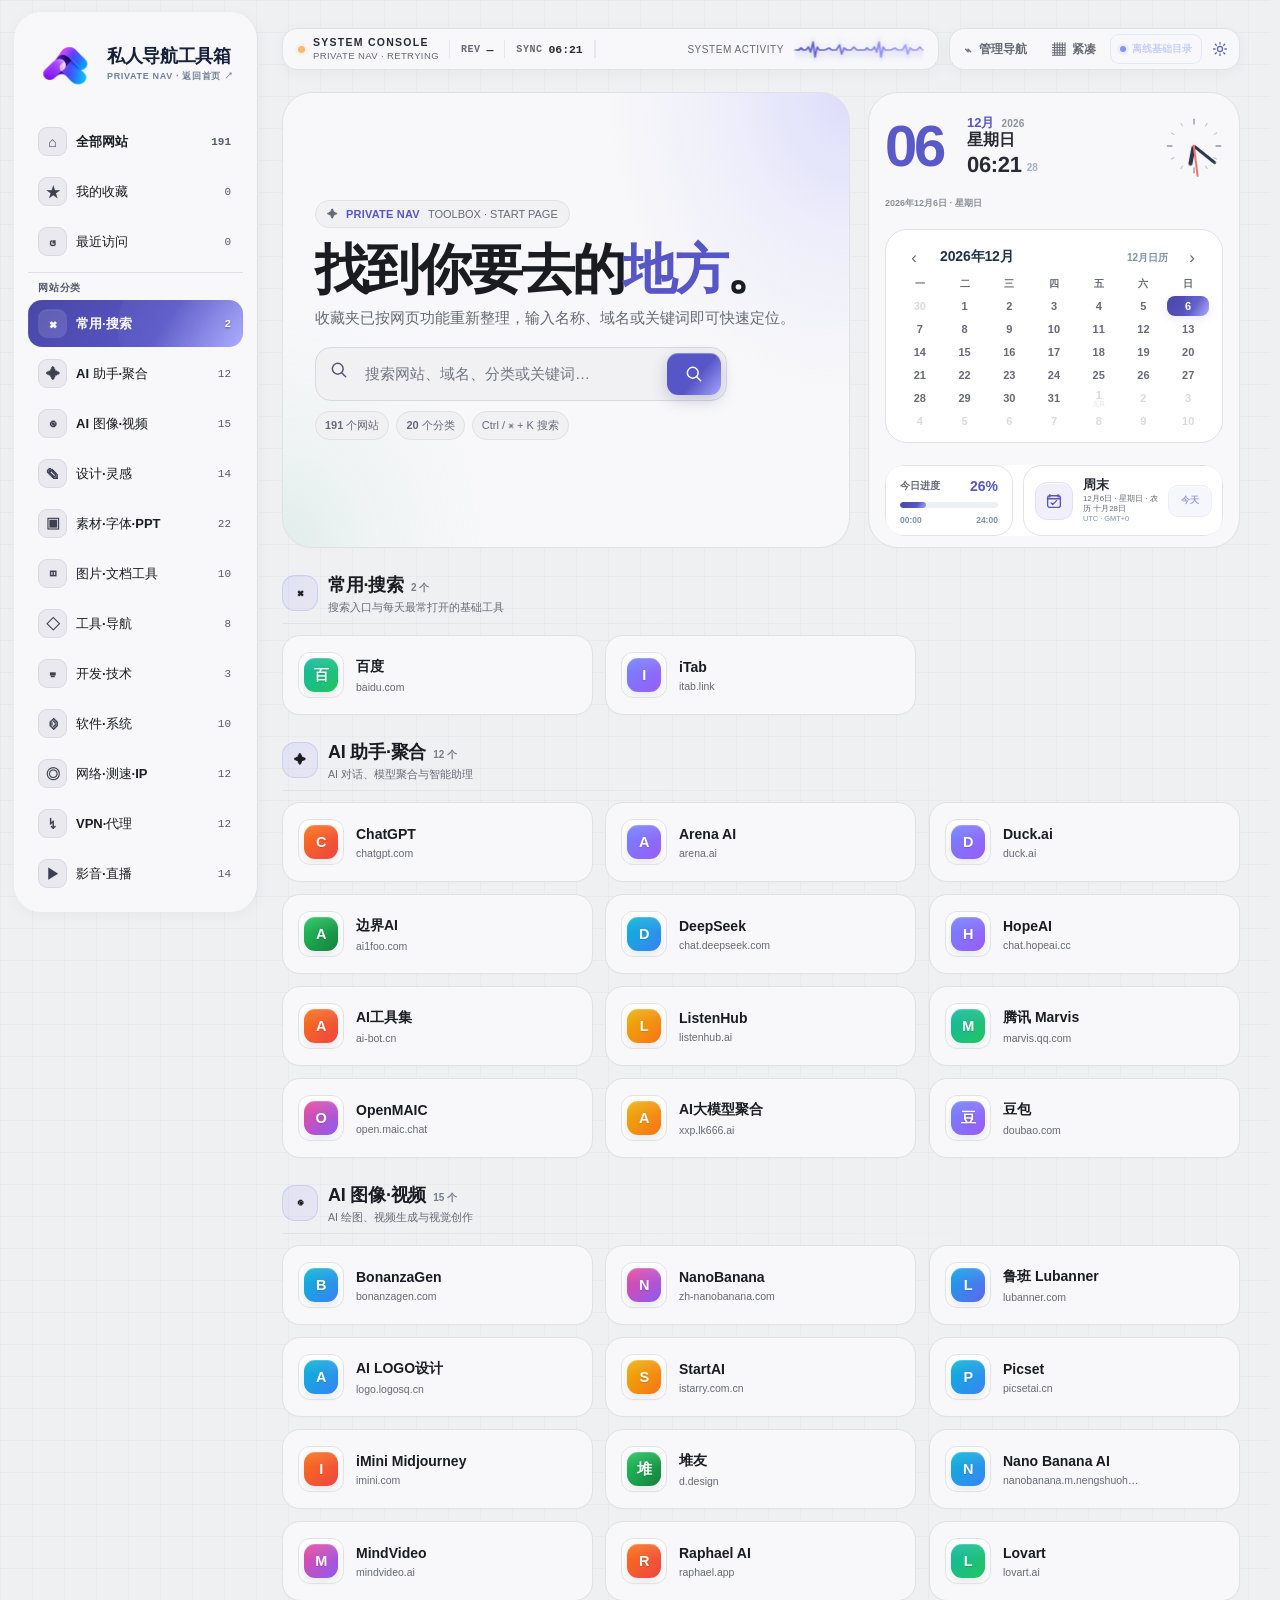
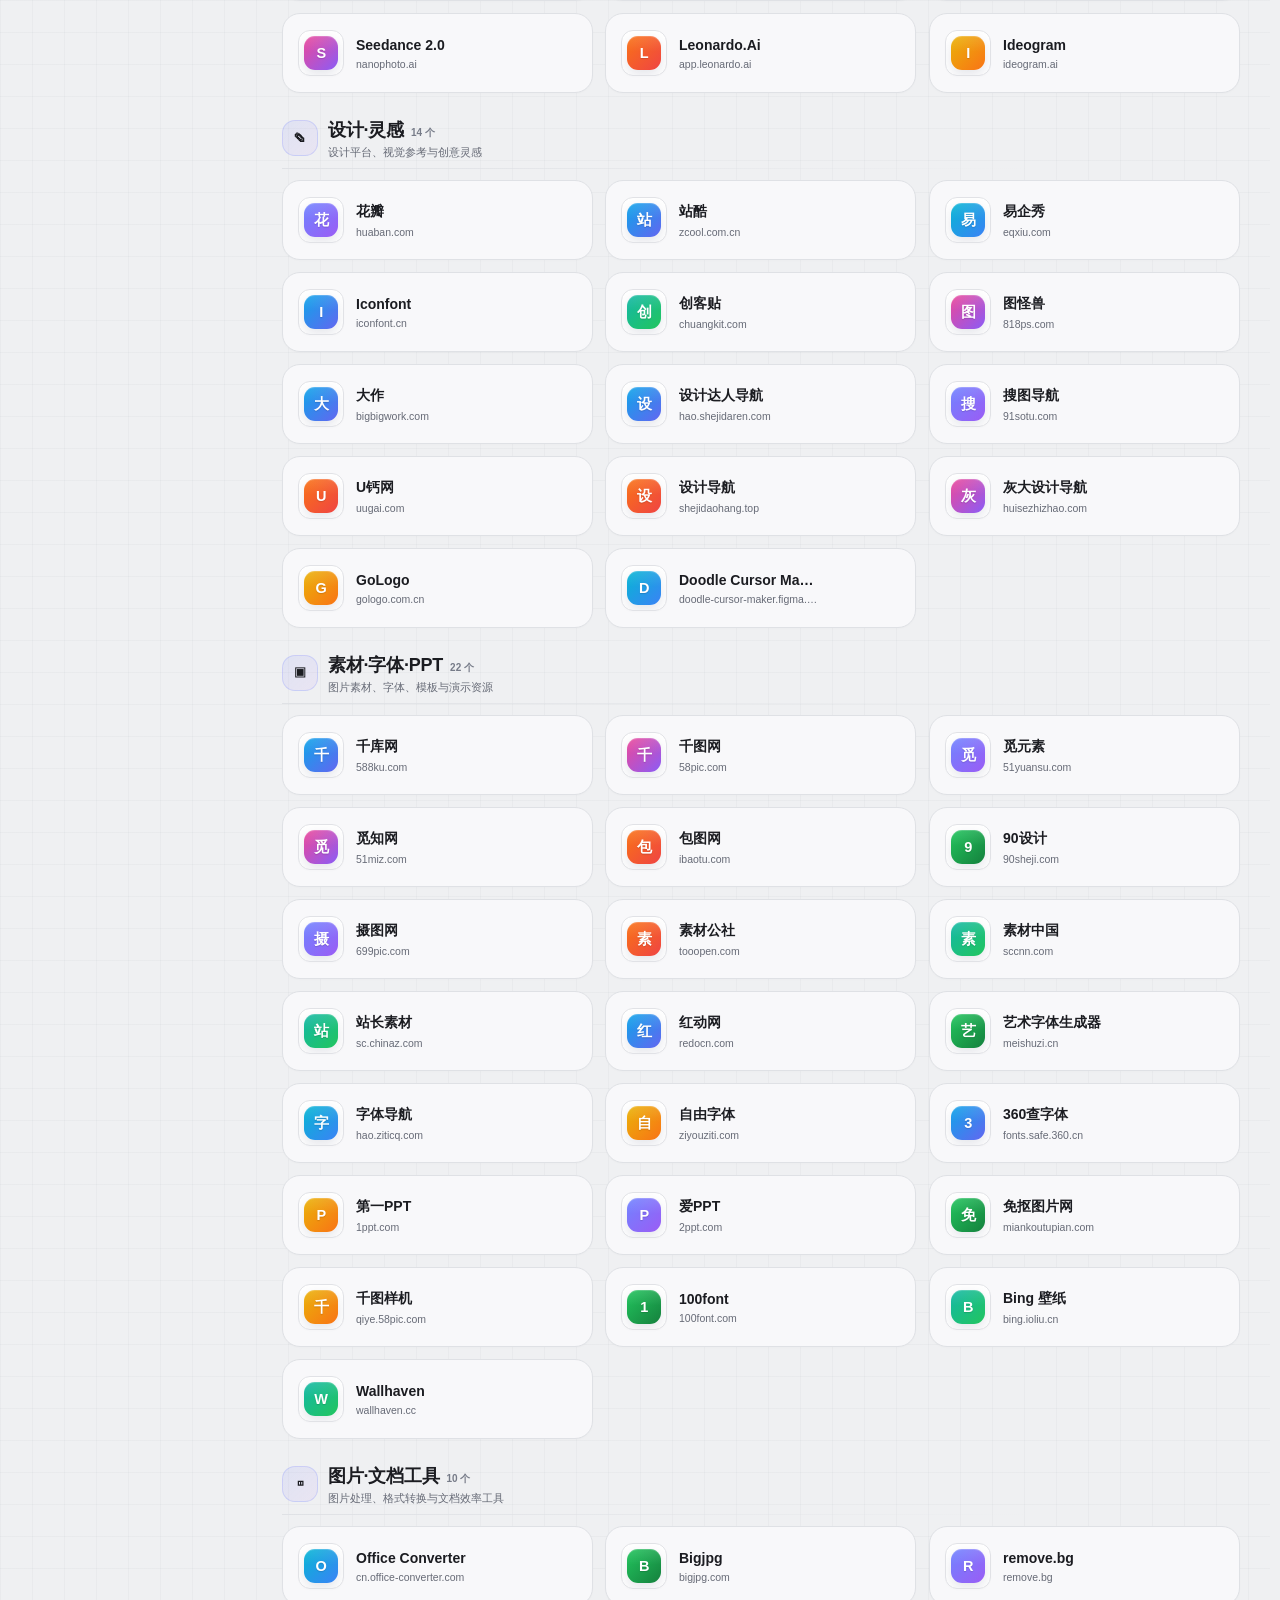
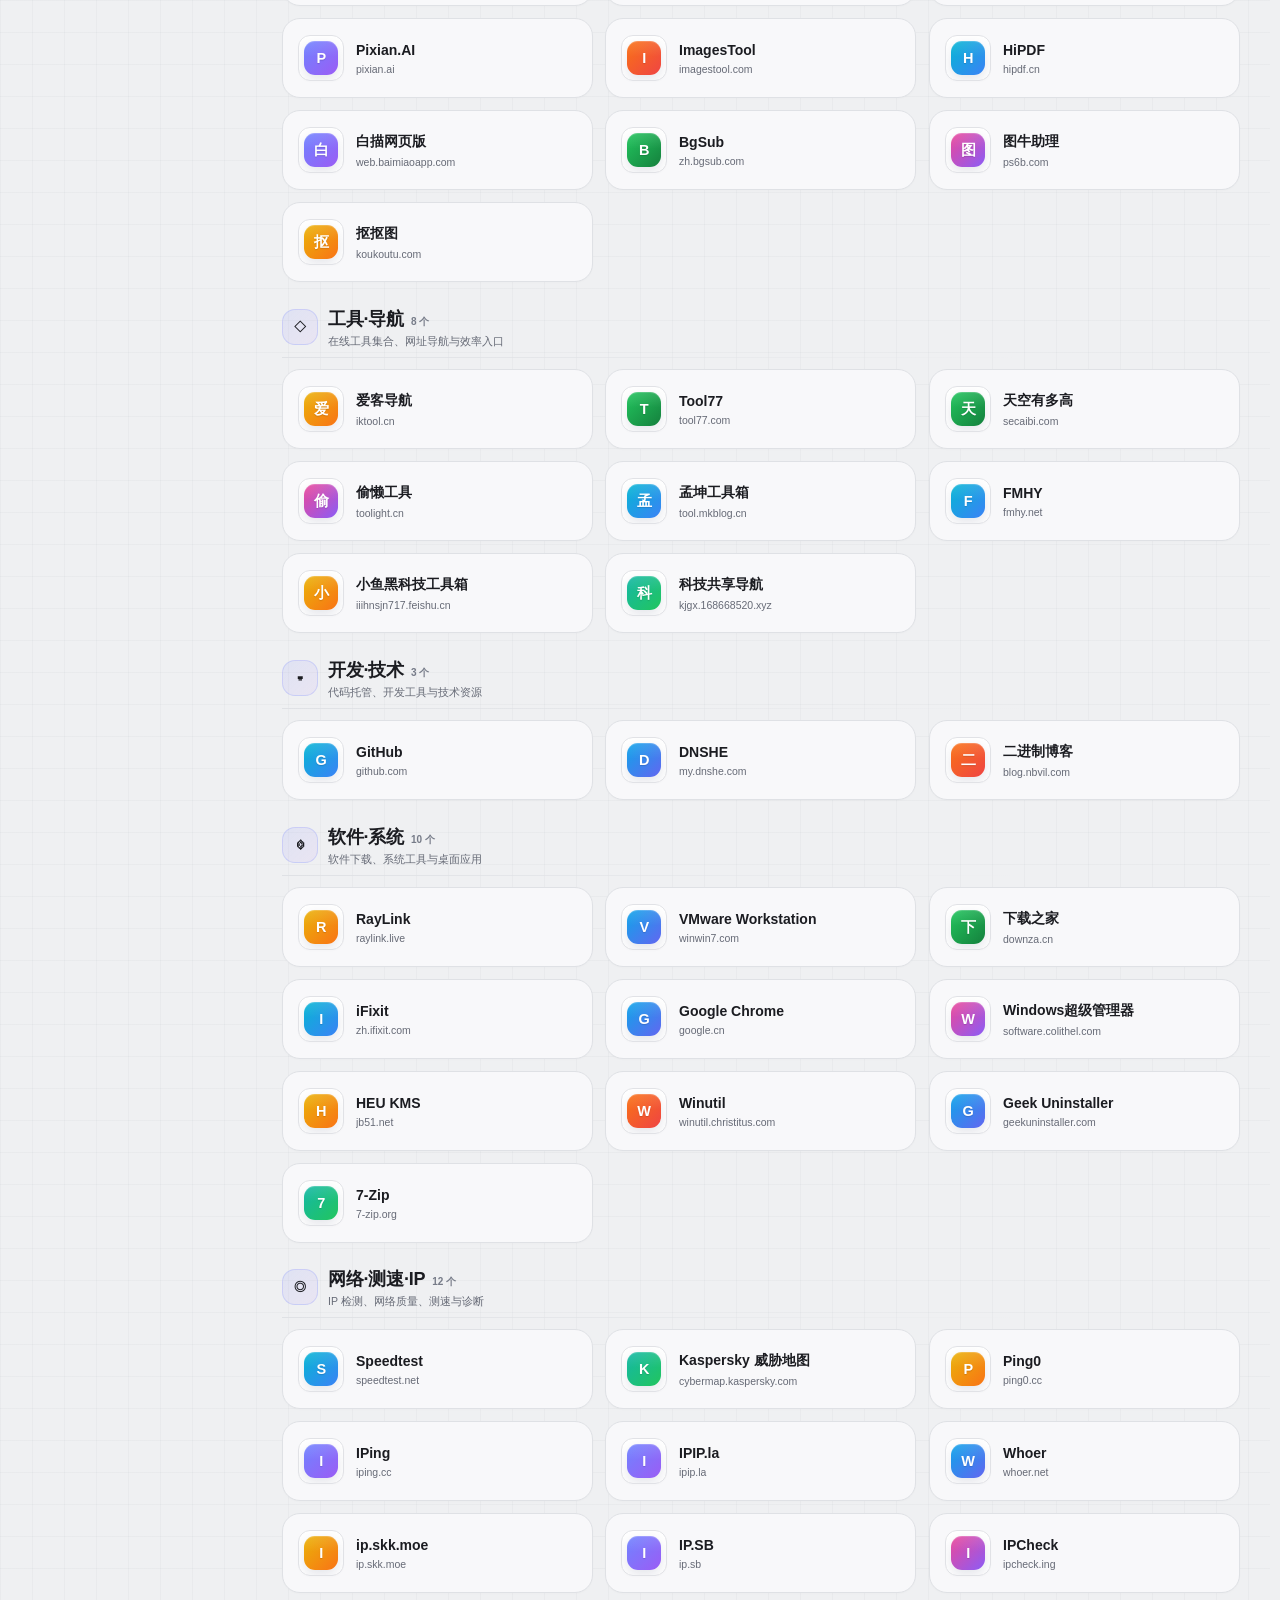
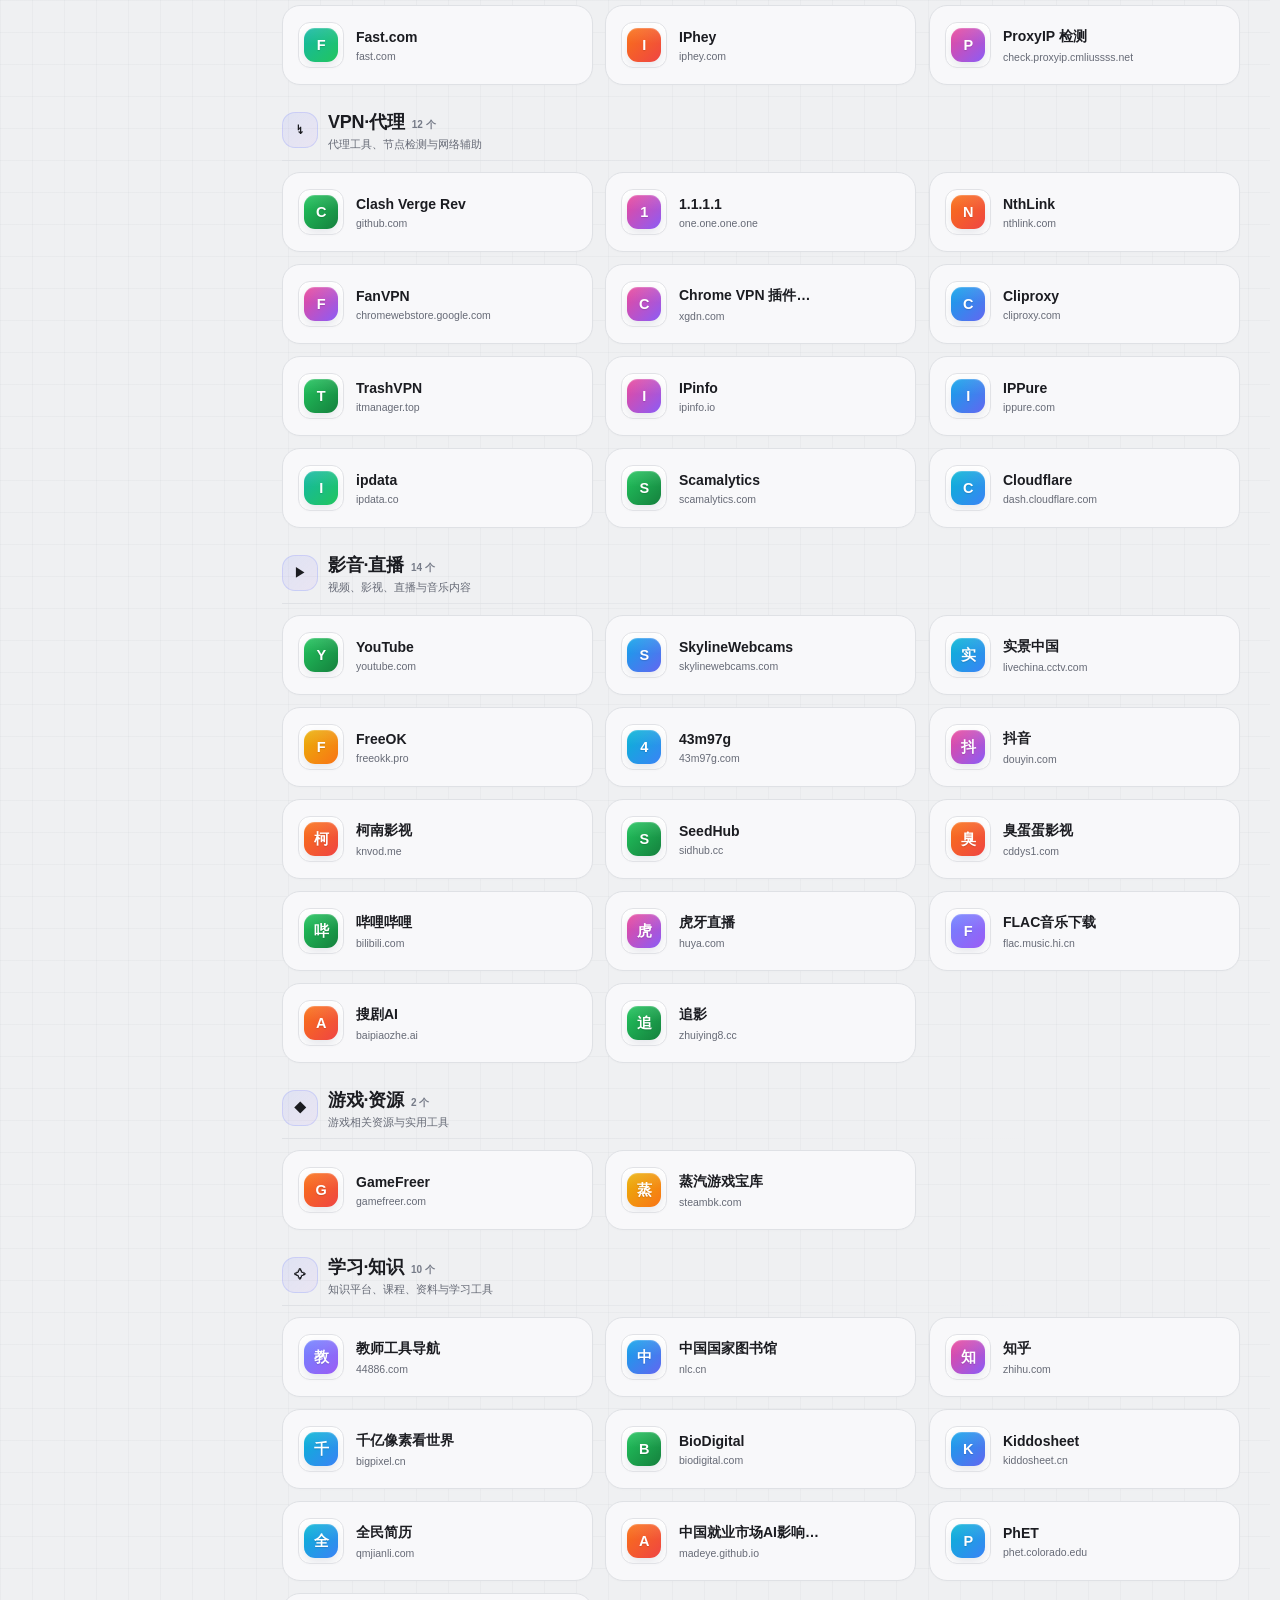
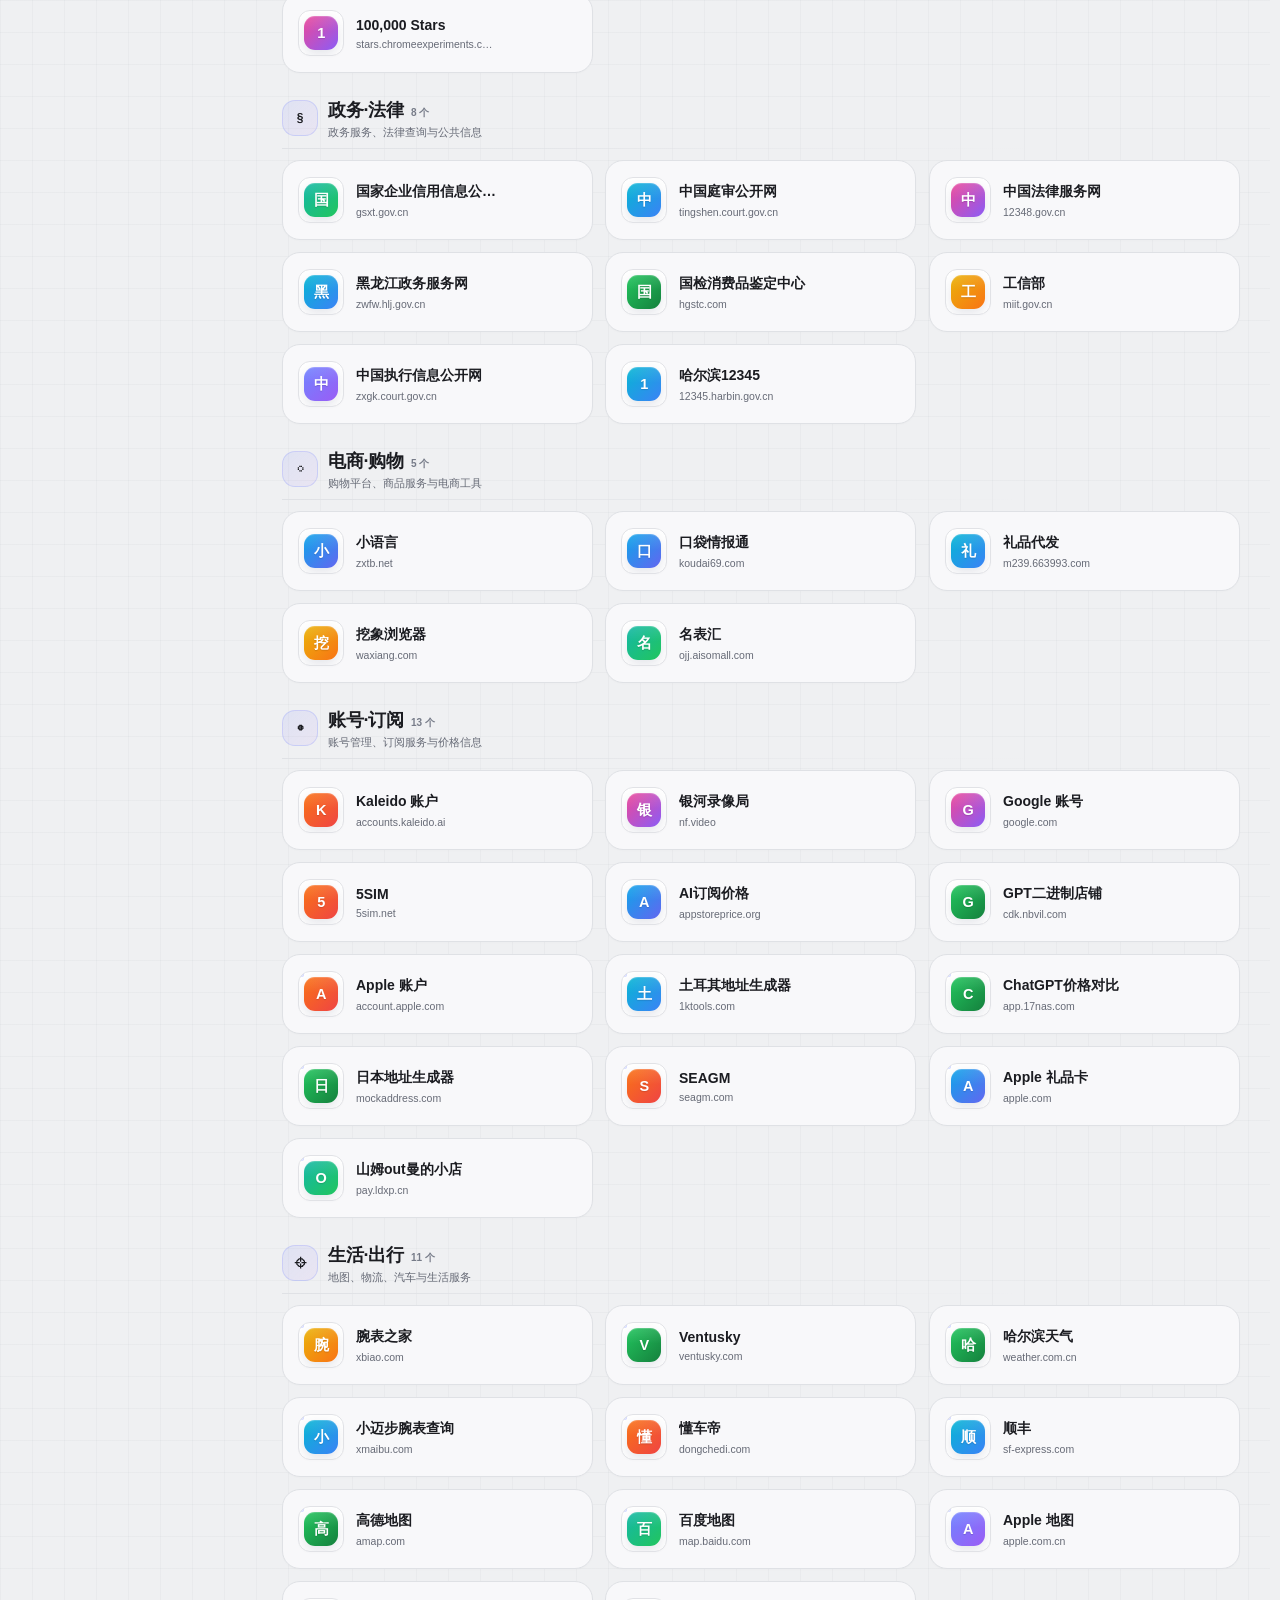
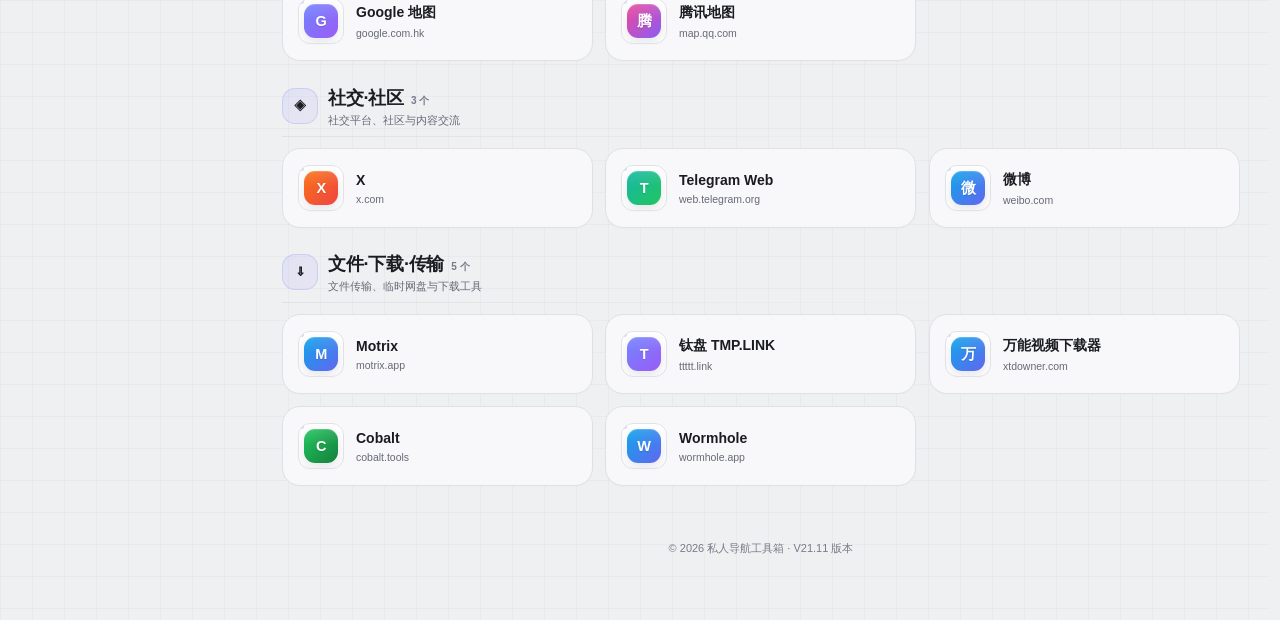
==== commit 5623eccb: "V20.11" ====
--- a/cn/index.html
+++ b/cn/index.html
@@ -4,7 +4,7 @@
 <head>
 <meta charset="UTF-8">
 <meta name="viewport" content="width=device-width,initial-scale=1,viewport-fit=cover">
-<title>私人导航工具箱 · V21.10</title>
+<title>私人导航工具箱 · V21.11</title>
 <meta name="description" content="私人导航工具箱">
 <meta name="referrer" content="no-referrer">
 <meta http-equiv="Content-Security-Policy" content="default-src 'none'; img-src 'self' data: blob: https: http:; connect-src 'self' https:; font-src 'self' data:; style-src 'self' 'unsafe-inline'; script-src 'self' 'unsafe-inline'; base-uri 'none'; object-src 'none'; form-action 'none'">
@@ -18,7 +18,7 @@
 </style>
 <script  id="app-meta-v1891"  data-module="script-01.js">
 
-window.FXNAV_APP=Object.freeze({version:"21.10",build:"V21.10",schemaVersion:3,channel:"stable"});
+window.FXNAV_APP=Object.freeze({version:"21.11",build:"V21.11",schemaVersion:3,channel:"stable"});
 
 </script>
 <script  id="theme-boot-v1867"  data-module="script-02.js">
@@ -3967,8 +3967,8 @@
 <link rel="icon" type="image/png" sizes="64x64" href="/assets/runtime/favicon-985ed977.png">
 <link rel="shortcut icon" type="image/png" href="/assets/runtime/favicon-985ed977.png">
 
-<meta name="x-build" content="V21.10-20261128">
-<meta name="x-app-version" content="21.10">
+<meta name="x-build" content="V21.11-20261128">
+<meta name="x-app-version" content="21.11">
 
 <style data-module="style-03.css">
 :root{
@@ -8855,7 +8855,7 @@
         <span class="console-divider"></span>
         <span class="console-item cache"><span class="k">CACHE</span><strong id="consoleCache">0 KB</strong></span>
         <span class="console-divider"></span>
-        <span class="console-item build"><span class="k">BUILD</span><strong id="consoleBuildVersion">V21.10</strong></span>
+        <span class="console-item build"><span class="k">BUILD</span><strong id="consoleBuildVersion">V21.11</strong></span>
         <span class="console-spacer"></span>
         <span class="console-activity">
           <span class="k">SYSTEM ACTIVITY</span>
@@ -9015,7 +9015,7 @@
 
     <div id="fxD1LoadingV1946" class="fx-d1-loading-v1946" role="status">正在读取完整云端导航数据…</div>
     <div id="content"></div>
-    <div class="footer">© 2026 私人导航工具箱 · V21.10 版本</div>
+    <div class="footer">© 2026 私人导航工具箱 · V21.11 版本</div>
   </main>
 </div>
 
@@ -12689,7 +12689,7 @@
   const names={dark:"深色主题",light:"浅色主题",liquid:"液态玻璃主题",neon:"霓虹星球主题",frosted:"磨砂半透主题"};
   toast(`已切换${names[next]}`);
 }
-/* V21.10 — one shared, anchored theme picker for both toolbar variants. */
+/* V21.11 — one shared, anchored theme picker for both toolbar variants. */
 (function(){
   const triggers=[$("#themeBtn"),$("#compactThemeBtn")];
   const options=[["light","浅色主题"],["dark","深色主题"],["liquid","液态玻璃"],["neon","霓虹星球"],["frosted","磨砂半透"]];
@@ -19557,7 +19557,7 @@
 
 
 <style id="v2107-light-studio-palette">
-/* V21.10: brand-aligned blue violet gradient and elliptical highlight; light only. */
+/* V21.11: brand-aligned blue violet gradient and elliptical highlight; light only. */
 html[data-theme="light"]{--studio-feature-gradient:linear-gradient(125deg,#4947a5,#5756c7 62%,#a3a3ff);--studio-feature-material:radial-gradient(ellipse 56% 180% at 96% 55%,#ffffff1b 0%,#ffffff09 97%,transparent 98%),var(--studio-feature-gradient);--bg:#eff0f2;--bg2:#f8f8fa;--text:#1b1c21;--muted:#666a76;--muted2:#767b88;--line:#dfe1e5;--line2:#d3d5dc;--glass:#f8f8fa;--glass-strong:#f9f9fa;--soft:#e9e9ef;--soft2:#e4e4eb;--sidebar-bg:#f8f8fa;--drawer-bg:#f9f9fa;--option-bg:#fff;--option-text:#1b1c21;--accent:#5756c7;--accent2:#a3a3ff;--accent-soft:#5756c712;--shadow:0 12px 34px #242c450d;--shadow-soft:0 4px 16px #242c450b;--fx-optical-line:#dfe1e5;--fx-optical-top:#ffffffa0;--fx-caption:#666a76;--nav18-name:#1b1c21;--nav18-count:#565b68;--nav18-icon:#3d4050;--nav18-tile:#e9e9ef;--nav18-line:#d8d9e0;--nav18-hover:#e7e7ed;--nav18-active:var(--studio-feature-material);--nav18-active-text:#fff;--nav18-active-tile:#ffffff20;--nav18-focus:#5756c7;--nav18-divider:#dedfe5;--nav18-section:#6c707d;--login-card-surface:#f9f9fa;--login-color:#1b1c21;--login-secondary:#666a76;--login-tertiary:#767b88;--login-input:#f0f0f3;--login-input-edge:#dfe1e5;--login-edge:#dfe1e5;--login-accent:#5756c7;--login-button:var(--studio-feature-material);--login-focus:#5756c750;--login-button-shadow:0 6px 18px #5756c71a}
 html[data-theme="light"] body,html.fx-glass-fallback[data-theme="light"] body,html.fx-qq-compat[data-theme="light"] body{background-color:#eff0f2!important;background-image:linear-gradient(#24283b07 1px,transparent 1px),linear-gradient(90deg,#24283b07 1px,transparent 1px)!important;background-size:32px 32px!important;background-attachment:scroll!important;color:#1b1c21!important}
 html[data-theme="light"] body::before{display:none!important}
@@ -19596,7 +19596,7 @@
 html[data-theme="light"] body :is(#themeBtn,#compactThemeBtn){color:#5756c7!important}
 html[data-theme="light"] body :is(.drawer,.login-card,.site-editor,.category-icon-editor,.fx-icon-library,.fx-wallpaper-dialog,.fx-dialog,.command-panel){border-color:#dfe1e5!important}
 html[data-theme="light"]{scrollbar-color:#b9b9cb transparent}html[data-theme="light"] :is(body,.sidebar,.drawer){scrollbar-color:#b9b9cb transparent}
-/* V21.10 — editorial contrast, no extra decorative layers. */
+/* V21.11 — editorial contrast, no extra decorative layers. */
 html[data-theme="light"] body #sidebar.sidebar :is(.sidebar-pinned,#categoryNav) .nav-btn .nav-name{font-weight:650!important}
 html[data-theme="light"] body #sidebar.sidebar :is(.sidebar-pinned,#categoryNav) .nav-btn:is(.active,.scroll-active) .nav-name{font-weight:700!important}
 html[data-theme="light"] body #sidebar.sidebar .sidebar-categories::before{color:#565b68!important;font-weight:650!important}
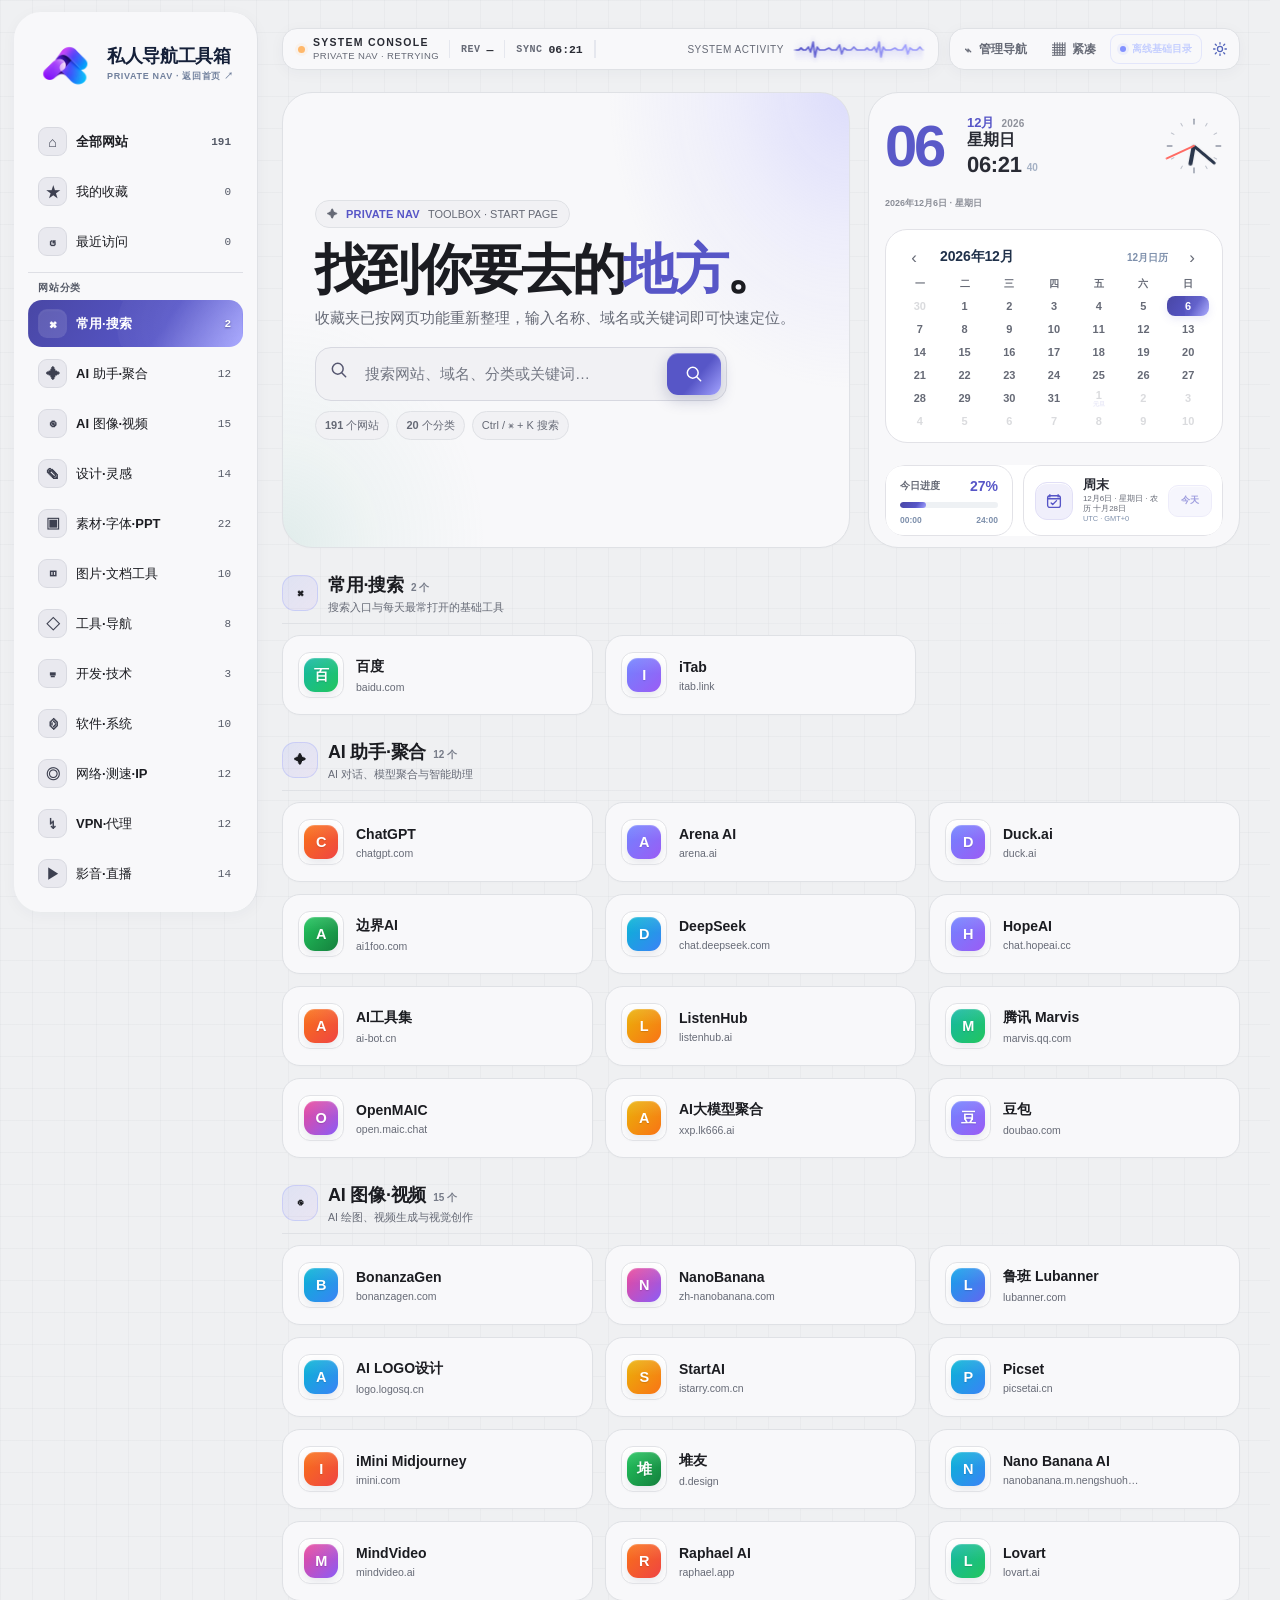
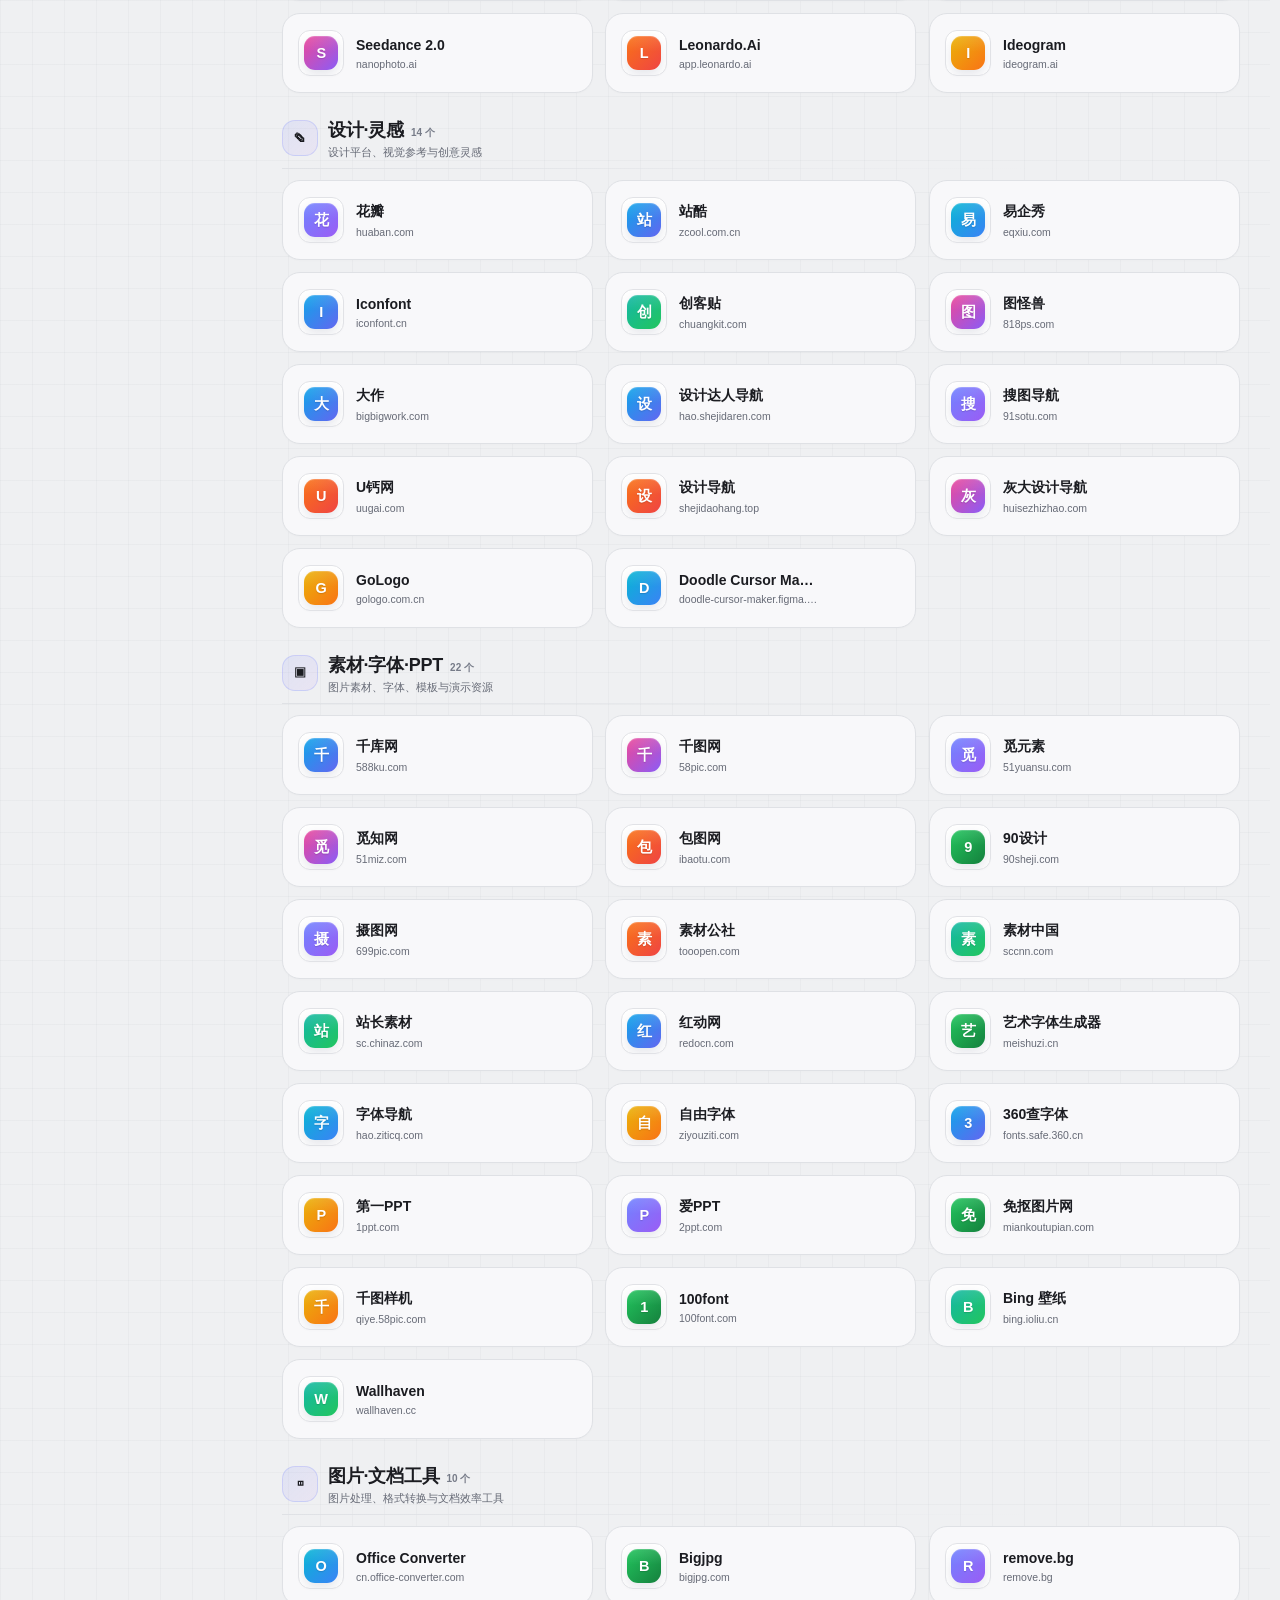
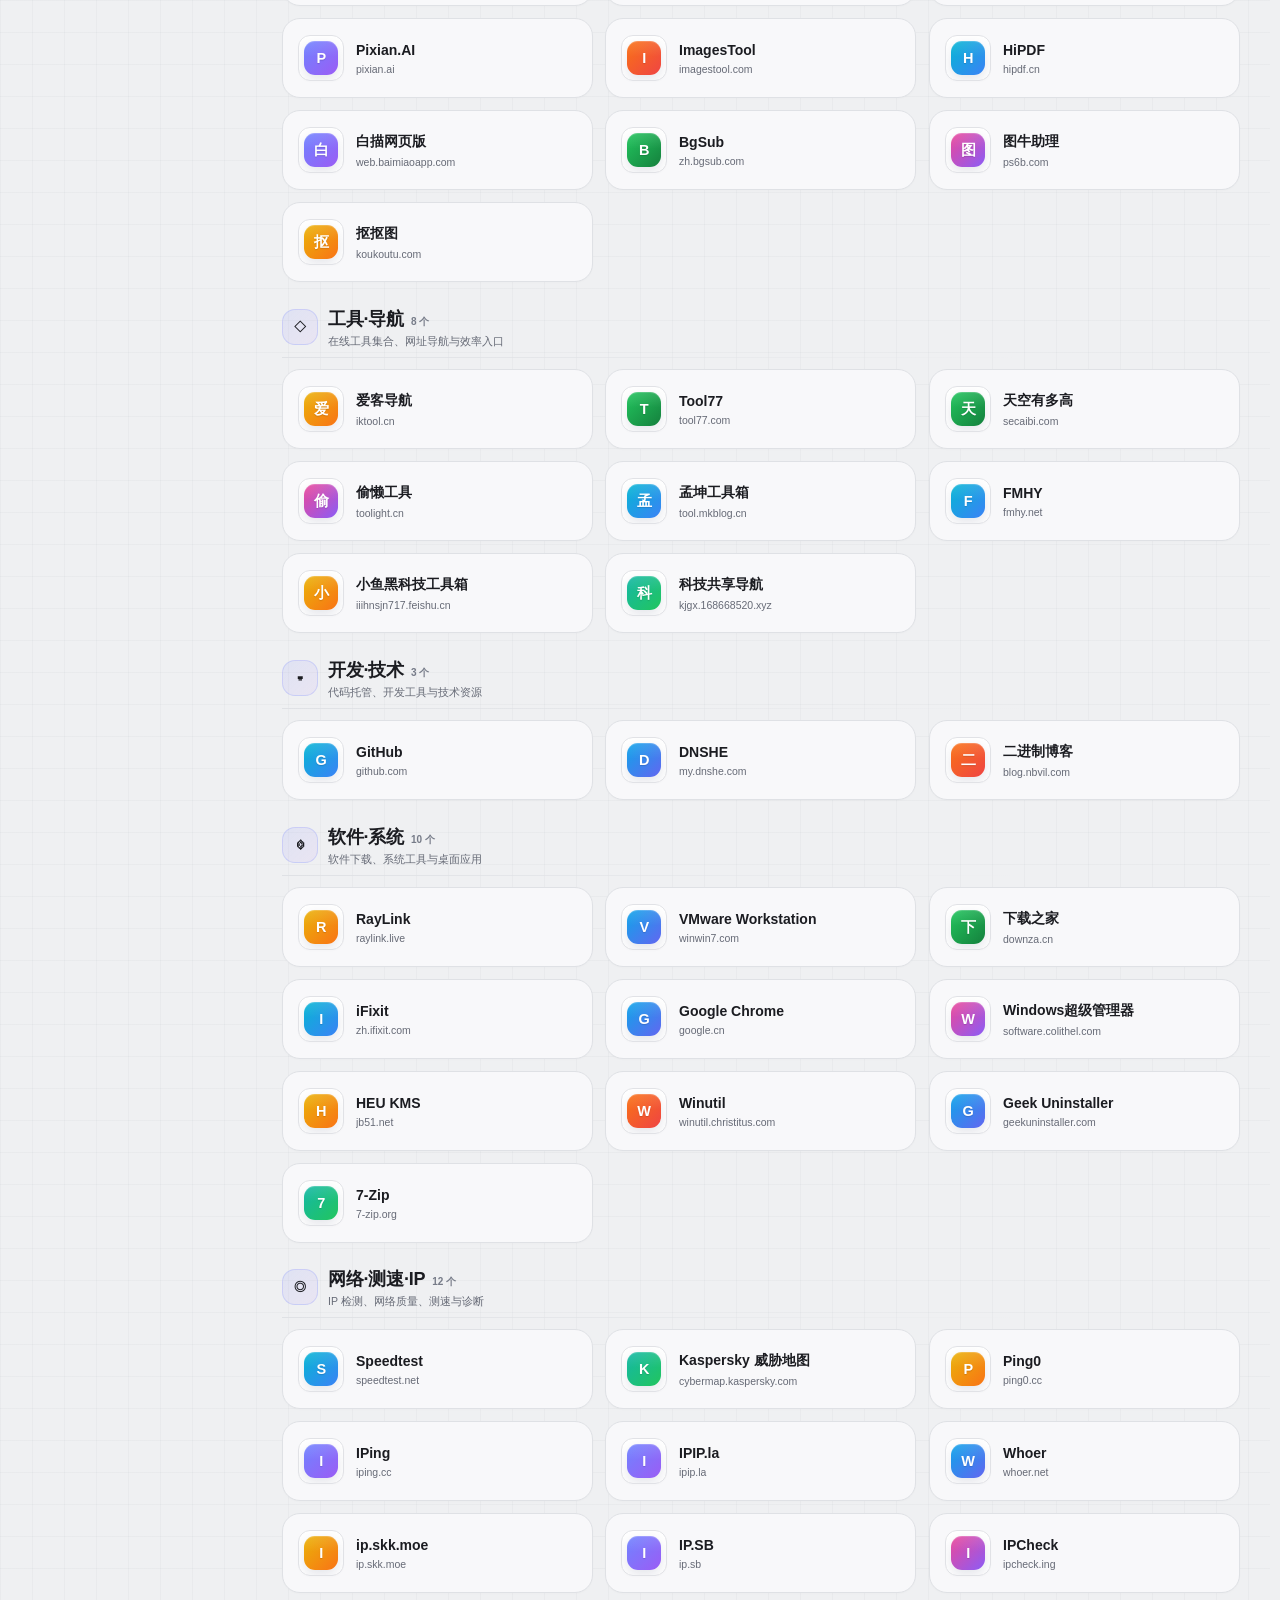
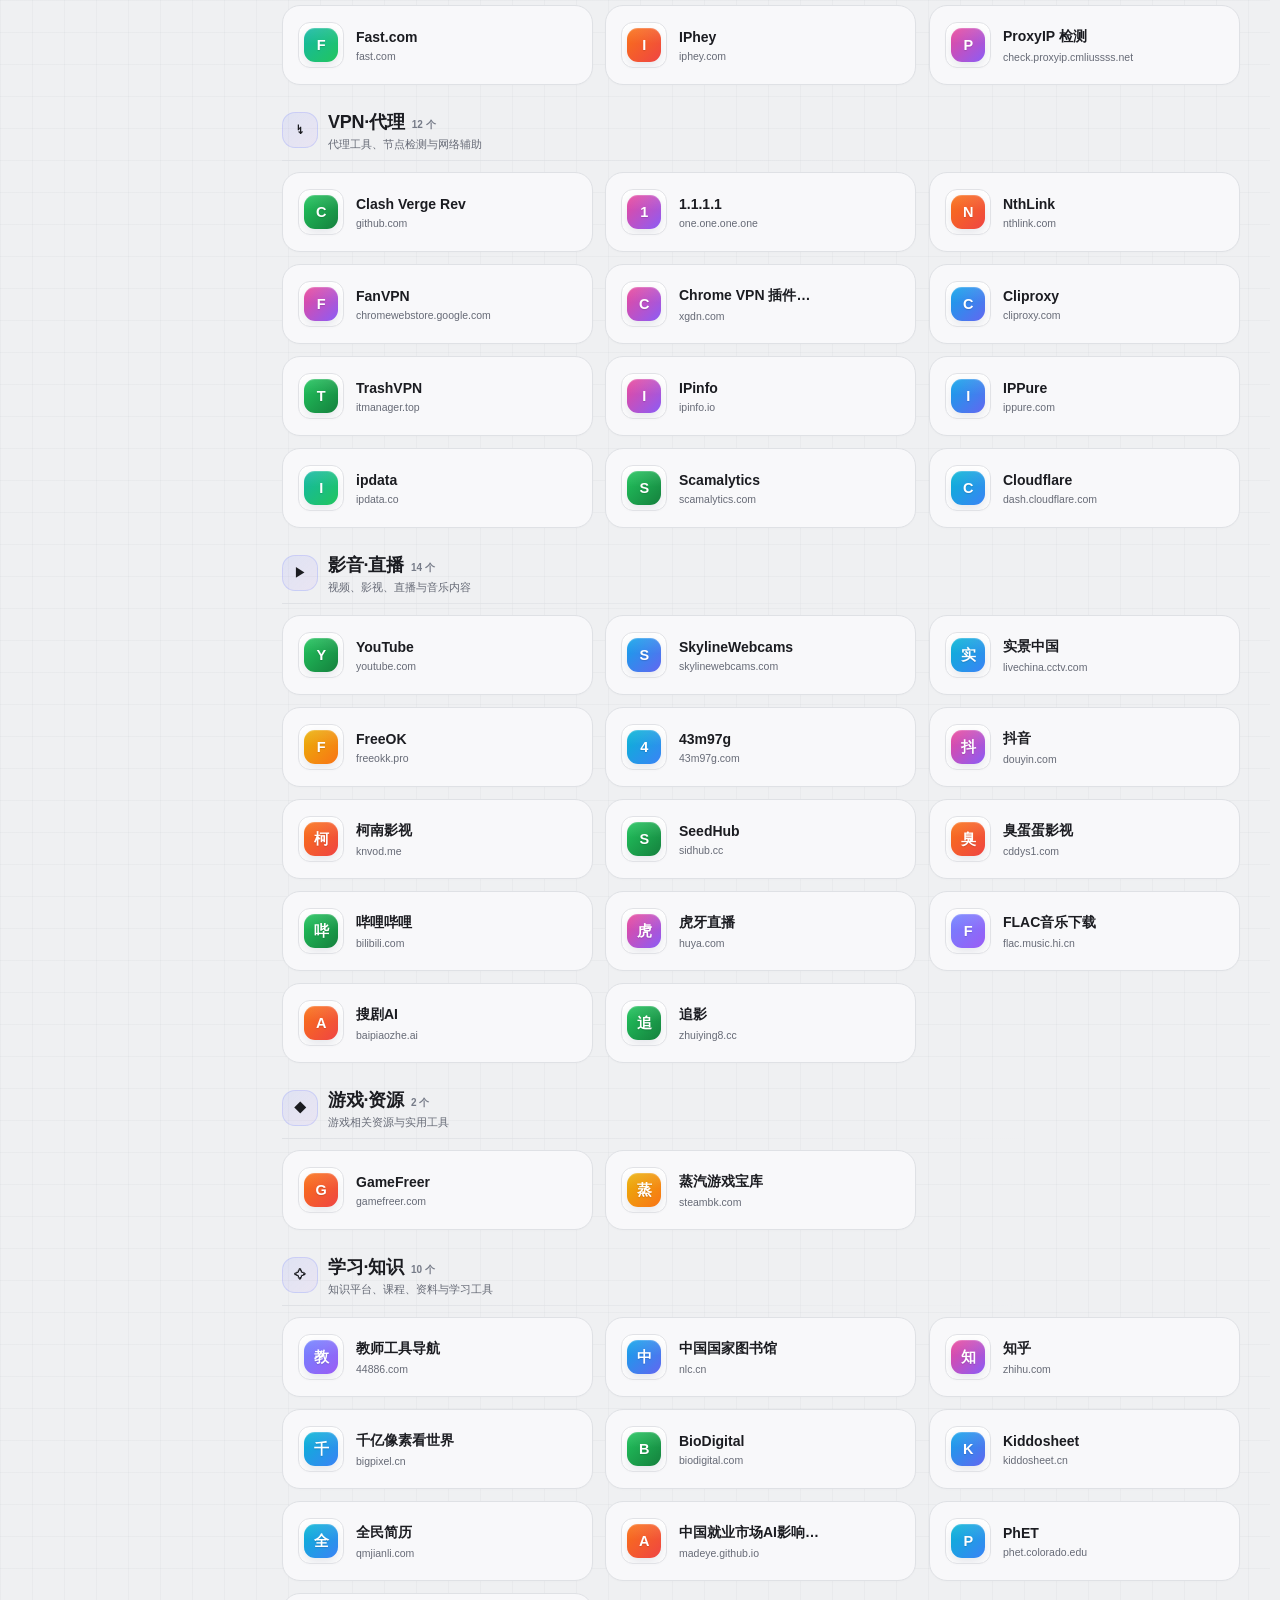
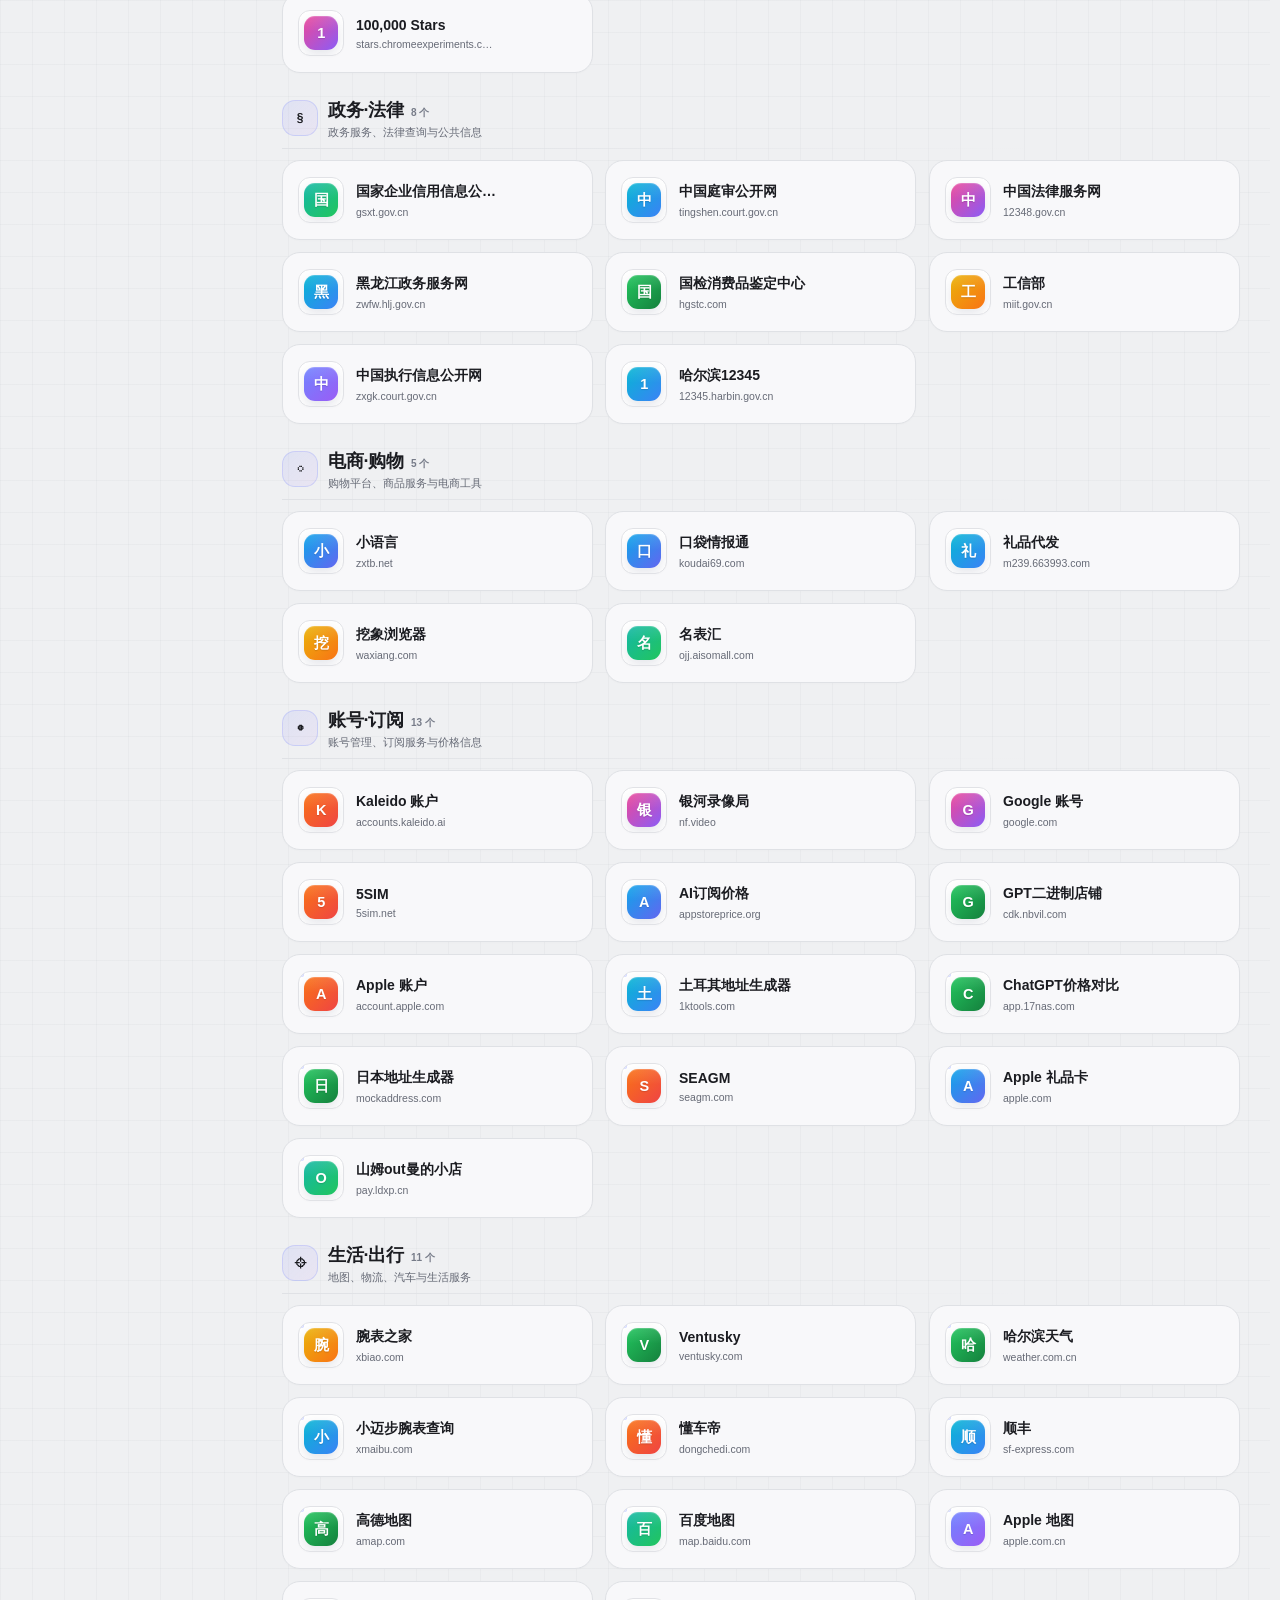
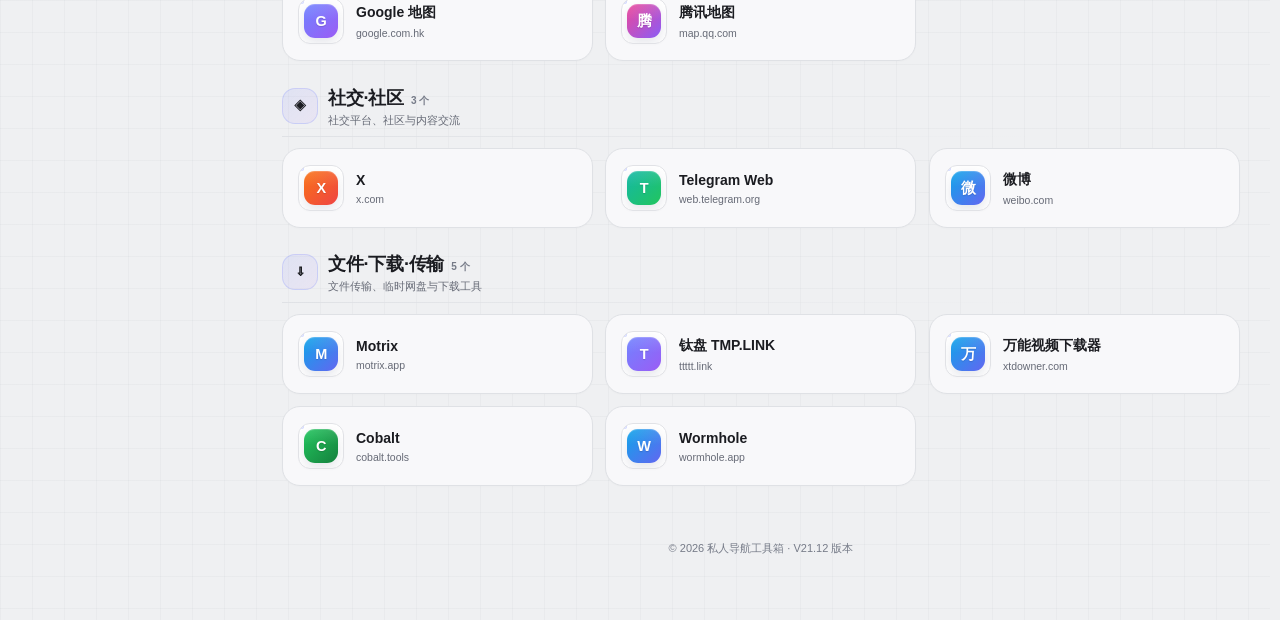
==== commit 8d5ddfea: "V20.12" ====
--- a/cn/index.html
+++ b/cn/index.html
@@ -4,7 +4,7 @@
 <head>
 <meta charset="UTF-8">
 <meta name="viewport" content="width=device-width,initial-scale=1,viewport-fit=cover">
-<title>私人导航工具箱 · V21.11</title>
+<title>私人导航工具箱 · V21.12</title>
 <meta name="description" content="私人导航工具箱">
 <meta name="referrer" content="no-referrer">
 <meta http-equiv="Content-Security-Policy" content="default-src 'none'; img-src 'self' data: blob: https: http:; connect-src 'self' https:; font-src 'self' data:; style-src 'self' 'unsafe-inline'; script-src 'self' 'unsafe-inline'; base-uri 'none'; object-src 'none'; form-action 'none'">
@@ -18,7 +18,7 @@
 </style>
 <script  id="app-meta-v1891"  data-module="script-01.js">
 
-window.FXNAV_APP=Object.freeze({version:"21.11",build:"V21.11",schemaVersion:3,channel:"stable"});
+window.FXNAV_APP=Object.freeze({version:"21.12",build:"V21.12",schemaVersion:3,channel:"stable"});
 
 </script>
 <script  id="theme-boot-v1867"  data-module="script-02.js">
@@ -3967,8 +3967,8 @@
 <link rel="icon" type="image/png" sizes="64x64" href="/assets/runtime/favicon-985ed977.png">
 <link rel="shortcut icon" type="image/png" href="/assets/runtime/favicon-985ed977.png">
 
-<meta name="x-build" content="V21.11-20261128">
-<meta name="x-app-version" content="21.11">
+<meta name="x-build" content="V21.12-20261128">
+<meta name="x-app-version" content="21.12">
 
 <style data-module="style-03.css">
 :root{
@@ -8855,7 +8855,7 @@
         <span class="console-divider"></span>
         <span class="console-item cache"><span class="k">CACHE</span><strong id="consoleCache">0 KB</strong></span>
         <span class="console-divider"></span>
-        <span class="console-item build"><span class="k">BUILD</span><strong id="consoleBuildVersion">V21.11</strong></span>
+        <span class="console-item build"><span class="k">BUILD</span><strong id="consoleBuildVersion">V21.12</strong></span>
         <span class="console-spacer"></span>
         <span class="console-activity">
           <span class="k">SYSTEM ACTIVITY</span>
@@ -9015,7 +9015,7 @@
 
     <div id="fxD1LoadingV1946" class="fx-d1-loading-v1946" role="status">正在读取完整云端导航数据…</div>
     <div id="content"></div>
-    <div class="footer">© 2026 私人导航工具箱 · V21.11 版本</div>
+    <div class="footer">© 2026 私人导航工具箱 · V21.12 版本</div>
   </main>
 </div>
 
@@ -12689,7 +12689,7 @@
   const names={dark:"深色主题",light:"浅色主题",liquid:"液态玻璃主题",neon:"霓虹星球主题",frosted:"磨砂半透主题"};
   toast(`已切换${names[next]}`);
 }
-/* V21.11 — one shared, anchored theme picker for both toolbar variants. */
+/* V21.12 — one shared, anchored theme picker for both toolbar variants. */
 (function(){
   const triggers=[$("#themeBtn"),$("#compactThemeBtn")];
   const options=[["light","浅色主题"],["dark","深色主题"],["liquid","液态玻璃"],["neon","霓虹星球"],["frosted","磨砂半透"]];
@@ -19557,7 +19557,7 @@
 
 
 <style id="v2107-light-studio-palette">
-/* V21.11: brand-aligned blue violet gradient and elliptical highlight; light only. */
+/* V21.12: brand-aligned blue violet gradient and elliptical highlight; light only. */
 html[data-theme="light"]{--studio-feature-gradient:linear-gradient(125deg,#4947a5,#5756c7 62%,#a3a3ff);--studio-feature-material:radial-gradient(ellipse 56% 180% at 96% 55%,#ffffff1b 0%,#ffffff09 97%,transparent 98%),var(--studio-feature-gradient);--bg:#eff0f2;--bg2:#f8f8fa;--text:#1b1c21;--muted:#666a76;--muted2:#767b88;--line:#dfe1e5;--line2:#d3d5dc;--glass:#f8f8fa;--glass-strong:#f9f9fa;--soft:#e9e9ef;--soft2:#e4e4eb;--sidebar-bg:#f8f8fa;--drawer-bg:#f9f9fa;--option-bg:#fff;--option-text:#1b1c21;--accent:#5756c7;--accent2:#a3a3ff;--accent-soft:#5756c712;--shadow:0 12px 34px #242c450d;--shadow-soft:0 4px 16px #242c450b;--fx-optical-line:#dfe1e5;--fx-optical-top:#ffffffa0;--fx-caption:#666a76;--nav18-name:#1b1c21;--nav18-count:#565b68;--nav18-icon:#3d4050;--nav18-tile:#e9e9ef;--nav18-line:#d8d9e0;--nav18-hover:#e7e7ed;--nav18-active:var(--studio-feature-material);--nav18-active-text:#fff;--nav18-active-tile:#ffffff20;--nav18-focus:#5756c7;--nav18-divider:#dedfe5;--nav18-section:#6c707d;--login-card-surface:#f9f9fa;--login-color:#1b1c21;--login-secondary:#666a76;--login-tertiary:#767b88;--login-input:#f0f0f3;--login-input-edge:#dfe1e5;--login-edge:#dfe1e5;--login-accent:#5756c7;--login-button:var(--studio-feature-material);--login-focus:#5756c750;--login-button-shadow:0 6px 18px #5756c71a}
 html[data-theme="light"] body,html.fx-glass-fallback[data-theme="light"] body,html.fx-qq-compat[data-theme="light"] body{background-color:#eff0f2!important;background-image:linear-gradient(#24283b07 1px,transparent 1px),linear-gradient(90deg,#24283b07 1px,transparent 1px)!important;background-size:32px 32px!important;background-attachment:scroll!important;color:#1b1c21!important}
 html[data-theme="light"] body::before{display:none!important}
@@ -19596,7 +19596,7 @@
 html[data-theme="light"] body :is(#themeBtn,#compactThemeBtn){color:#5756c7!important}
 html[data-theme="light"] body :is(.drawer,.login-card,.site-editor,.category-icon-editor,.fx-icon-library,.fx-wallpaper-dialog,.fx-dialog,.command-panel){border-color:#dfe1e5!important}
 html[data-theme="light"]{scrollbar-color:#b9b9cb transparent}html[data-theme="light"] :is(body,.sidebar,.drawer){scrollbar-color:#b9b9cb transparent}
-/* V21.11 — editorial contrast, no extra decorative layers. */
+/* V21.12 — editorial contrast, no extra decorative layers. */
 html[data-theme="light"] body #sidebar.sidebar :is(.sidebar-pinned,#categoryNav) .nav-btn .nav-name{font-weight:650!important}
 html[data-theme="light"] body #sidebar.sidebar :is(.sidebar-pinned,#categoryNav) .nav-btn:is(.active,.scroll-active) .nav-name{font-weight:700!important}
 html[data-theme="light"] body #sidebar.sidebar .sidebar-categories::before{color:#565b68!important;font-weight:650!important}
